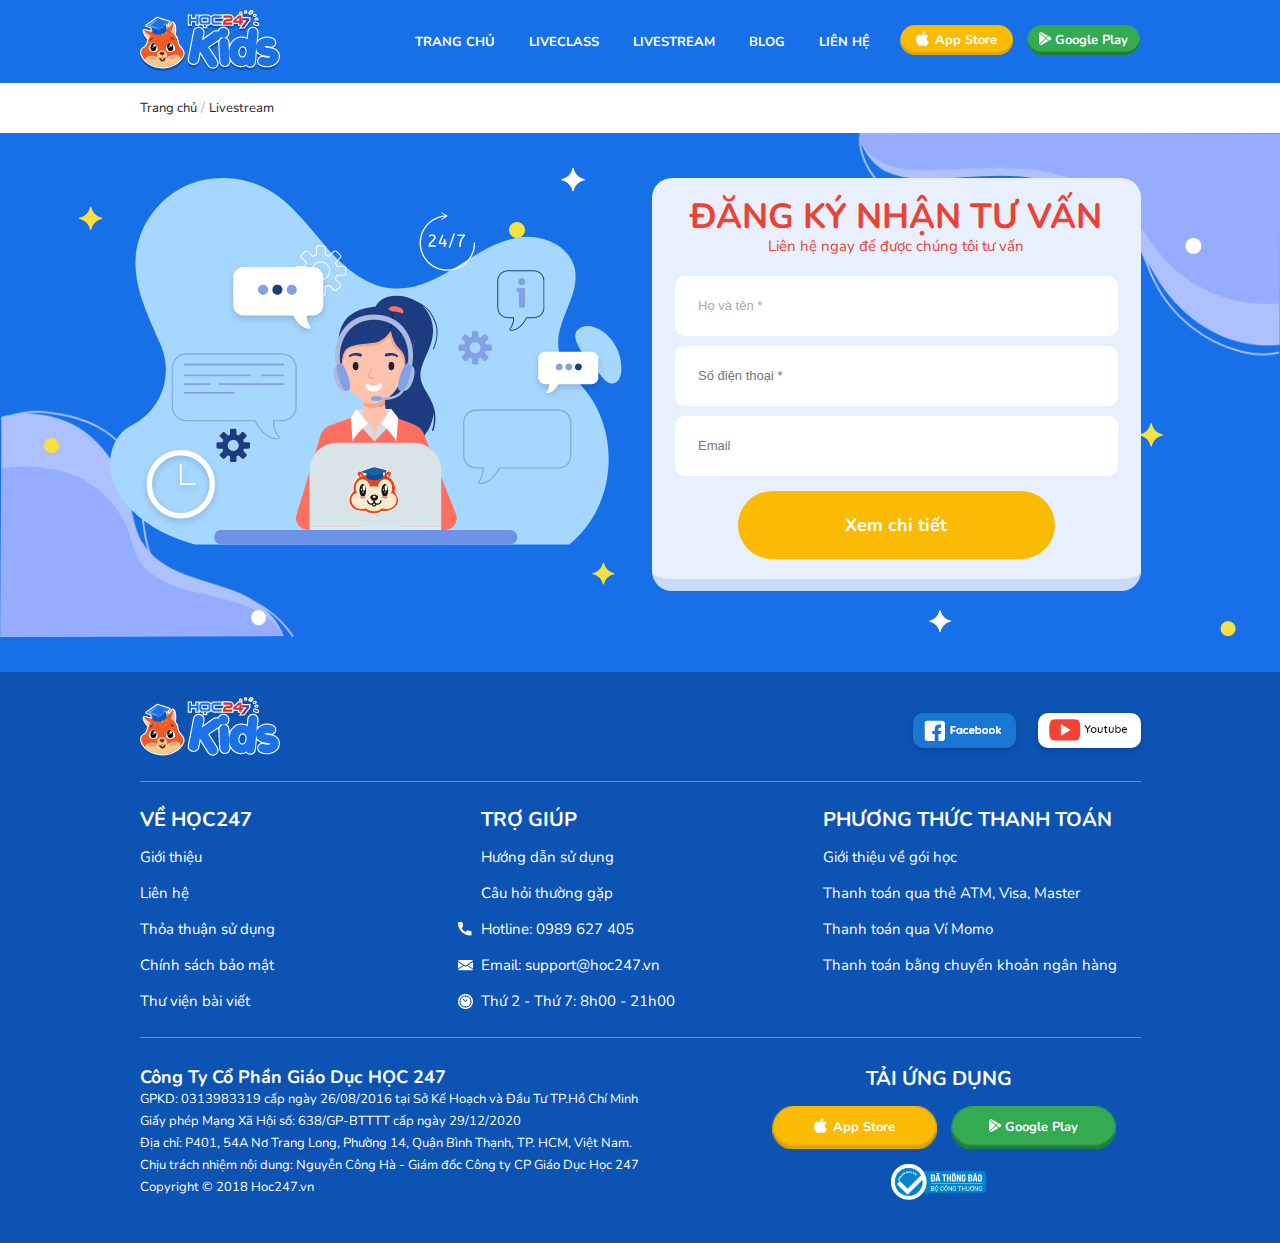
==== 1-10-LiveStream.html @ d12c6ba9 "aaa" ====
<!DOCTYPE html>
<html lang="en">
   <head>
      <meta charset="utf-8">
      <title>Hoc 247 - Kids</title>
      <meta name="viewport" content="width=device-width, initial-scale=1">
      <meta http-equiv="X-UA-Compatible" content="IE=edge" />
      <link href="https://fonts.googleapis.com/css2?family=Nunito:wght@300;400;600;700&display=swap" rel="stylesheet">
      <link rel="stylesheet" href="bootstrap/bootstrap.min.css"/>
      <link rel="stylesheet" href="css/all.css">
   </head>
   <body>
      <div class="wrapper">
         <!--HEADER-->
         <header class="header-other-page">
            <!--TOP-->
            <div class="container relative">
                <div class="row">
                    <div class="col-sm-12 col-md-12 col-lg-2">
                        <a href="#" class="hamburger-menu for-mobile"></a>
                        <a href="#" class="logo"><img src="images/header-logo.png" alt="" title=""/></a>
                        <a href="#" class="install-app for-mobile"></a>
                    </div>
                    <div class="col-sm-12 col-md-12 col-lg-10">
                        <div class="menu-section">
                            <div class="navigation">
                                <ul>
                                    <li><a href="#">TRANG CHỦ</a></li>
                                    <li><a href="#">LIVECLASS</a></li>
                                    <li><a href="#">LIVESTREAM</a></li>
                                    <li><a href="#">BLOG</a></li>
                                    <li><a href="#">LIÊN HỆ</a></li>
                                </ul>
                            </div>
                            <div class="app-store">
                                <div class="for-mobile app-store-title title13Bold">Tải ứng dụng HỌC247 KIDS</div>
                                <a href="#" class="ios-app btn-orange-30 title13Bold"><i></i>App Store</a>
                                <a href="#" class="google-app btn-green-30 title13Bold"><i></i>Google Play</a>
                            </div>
                        </div>
                    </div>
                </div>
            </div>
         </header>
         <!--/HEADER-->

         <div class="breadcrumb">
            <div class="container">
                <div class="row">
                    <div class="col-sm-12 col-md-12 col-lg-12">
                        <ul>
                            <li><a href="#">Trang chủ</a></li> /
                            <li><a href="#">Livestream</a></li>
                        </ul>
                    </div>
                </div>
            </div>
         </div>
         <!--SHORT NEWS-->
         <div class="livestream-main-content">
             <div class="single-live-stream">
                 <div class="container">
                     <div class="col-sm-12 col-md-12 col-lg-8">

                     </div>
                     <div class="col-sm-12 col-md-12 col-lg-4">

                     </div>
                 </div>
             </div>

             <div class="register-consult">
                 <div class="container relative">
                     <div class="row flex-row-reverse">
                         <div class="col-sm-12 col-md-12 col-lg-6">
                             <div class="register-radius-box">
                                 <div class="title35Bold color-red big-title">​ĐĂNG KÝ NHẬN TƯ VẤN</div>
                                 <div class="regular15 color-red">Liên hệ ngay để được chúng tôi tư vấn</div>
                                 <form action="" method="">
                                     <div class="input-field">
                                         <input type="text" value="" name="fullname" placeholder="Họ và tên *"/>
                                     </div>
                                     <div class="input-field">
                                         <input type="tel" value="" name="phone" placeholder="Số điện thoại *"/>
                                     </div>
                                     <div class="input-field">
                                         <input type="email" value="" name="email" placeholder="Email"/>
                                     </div>
                                     <div class="btn-register-orange">
                                         <a href="#" class="btn-orange-68 title18Bold">Xem chi tiết</a>
                                     </div>
                                 </form>
                             </div>
                         </div>
                         <div class="col-sm-12 col-md-12 col-lg-6">
                             <div class="app-image ">
                                 <div class="bg-image width420" style="background: url('images/person-consult.png') no-repeat;"></div>
                             </div>
                         </div>
                     </div>
                 </div>
             </div>
         </div>

         <footer>
             <div class="footer-top">
                 <div class="container">
                     <div class="row">
                         <div class="col-sm-12 col-md-2 col-lg-8">
                             <a href="#" class="footer-logo">
                                 <img src="images/footer-logo.png" />
                             </a>
                         </div>
                         <div class="col-sm-12 col-md-2 col-lg-4">
                             <div class="install-app for-mobile">
                                 <div class="title13Bold color-white">TẢI ỨNG DỤNG</div>
                                 <div class="app-store">
                                     <a href="#" class="ios-app btn-orange-30 h43 title13Bold"><i></i>App Store</a>
                                     <a href="#" class="google-app btn-green-30 h43 title13Bold"><i></i>Google Play</a>
                                 </div>

                             </div>
                             <div class="footer-socials">
                                 <div class="title13Bold color-white for-mobile">MẠNG XÃ HỘI</div>
                                 <a href="#" class="fb"></a>
                                 <a href="#" class="yt"></a>
                             </div>
                         </div>
                     </div>
                 </div>
             </div>
             <div class="footer-middle">
                 <div class="container">
                     <div class="footer-border">
                         <div class="navigate-block for-mobile">
                             <ul class="navigate-sub">
                                 <li><a href="#">Giới thiệu</a></li>
                                 <li><a href="#">Trợ giúp</a></li>
                                 <li><a href="#">Liên hệ</a></li>
                             </ul>
                             <div class="hotline-block">
                                 <div class="title27Bold color-yellow">Hotline: 0989 627 405</div>
                                 <p class="title15Bold">Thứ 2 - Thứ 7: 8h00 - 21h00</p>
                                 <p class="title15Bold">Email: support@hoc247.vn</p>
                             </div>
                         </div>
                         <div class="row">
                             <div class="col-sm-12 col-md-2 col-lg-4 for-desktop">
                                 <div class="title20Bold">VỀ HỌC247</div>
                                 <div class="nav-list">
                                     <a href="#">Giới thiệu</a>
                                     <a href="#">Liên hệ</a>
                                     <a href="#">Thỏa thuận sử dụng</a>
                                     <a href="#">Chính sách bảo mật</a>
                                     <a href="#">Thư viện bài viết</a>
                                 </div>
                             </div>
                             <div class="col-sm-12 col-md-2 col-lg-4 for-desktop">
                                 <div class="title20Bold">TRỢ GIÚP</div>
                                 <div class="nav-list">
                                     <a href="#">Hướng dẫn sử dụng</a>
                                     <a href="#">Câu hỏi thường gặp</a>
                                     <a href="tel:0989627405" class="hotline-icon">Hotline: 0989 627 405</a>
                                     <a href="#" class="email-icon">Email: support@hoc247.vn</a>
                                     <span class="workday">Thứ 2 - Thứ 7: 8h00 - 21h00</span>
                                 </div>
                             </div>
                             <div class="col-sm-12 col-md-2 col-lg-4 for-desktop">
                                 <div class="title20Bold">PHƯƠNG THỨC THANH TOÁN</div>
                                 <div class="nav-list">
                                     <a href="#">Giới thiệu về gói học</a>
                                     <a href="#">Thanh toán qua thẻ ATM, Visa, Master</a>
                                     <a href="#">Thanh toán qua Ví Momo</a>
                                     <a href="#">Thanh toán bằng chuyển khoản ngân hàng</a>
                                 </div>
                             </div>
                         </div>
                     </div>
                 </div>
             </div>

             <div class="footer-bottom">
                 <div class="container">
                     <div class="row">
                         <div class="col-sm-12 col-md-2 col-lg-7">
                             <div class="company-info">
                                 <div class="title18Bold color-white">Công Ty Cổ Phần Giáo Dục HỌC 247</div>
                                 <p class="for-mobile color-white regular13">Copyright © 2018 Hoc247.vn</p>
                                 <p class="color-white regular13 for-desktop">
                                     GPKD: 0313983319 cấp ngày 26/08/2016 tại Sở Kế Hoạch và Đầu Tư TP.Hồ Chí Minh <br/>
                                        Giấy phép Mạng Xã Hội số: 638/GP-BTTTT cấp ngày 29/12/2020<br/>
                                        Địa chỉ: P401, 54A Nơ Trang Long, Phường 14, Quận Bình Thạnh, TP. HCM, Việt Nam.<br/>
                                        Chịu trách nhiệm nội dung: Nguyễn Công Hà - Giám đốc Công ty CP Giáo Dục Học 247<br/>
                                        Copyright © 2018 Hoc247.vn
                                 </p>
                             </div>
                         </div>
                         <div class="col-sm-12 col-md-2 col-lg-5">
                             <div class="install-app for-desktop">
                                 <div class="title20Bold color-white">TẢI ỨNG DỤNG</div>
                                 <div class="app-store">
                                     <a href="#" class="ios-app btn-orange-30 h43 title13Bold"><i></i>App Store</a>
                                     <a href="#" class="google-app btn-green-30 h43 title13Bold"><i></i>Google Play</a>
                                 </div>
                                 <div class="cert-img">
                                     <img src="images/bocongthuong.png" />
                                 </div>
                             </div>
                         </div>
                     </div>
                 </div>
             </div>
         </footer>
      </div>
      <!-- jQuery first, then Popper.js, then Bootstrap JS -->
      <script src="js/jquery.min.js"></script>
      <script src="js/jquery-migrate-1.2.1.js"></script>

      <script src="bootstrap/bootstrap.bundle.min.js"></script>

      <script src="js/videojs-ie8.min.js"></script>
      <script src="js/video.js"></script>
      <script src="js/Youtube.min.js"></script>

      <script src="js/slick.min.js"></script>
      <!--Site-->
      <script src="js/class.SiteMain.js"></script>
   </body>
</html>
---- css/all.css ----
﻿.color-blue{color:#1870e8 !important}.color-red{color:#eb4235 !important}.color-white{color:#fff !important}.color-yellow{color:#ffd245 !important}.color-green{color:#34aa52 !important}h1,h2,h3,h4,h5,h6,p,ul,blockquote,pre,a,abbr,acronym,address,big,cite,code,del,dfn,em,img,ins,kbd,q,s,samp,small,strike,strong,sub,sup,tt,var,b,u,center,dl,dt,dd,fieldset,form,label,legend,table,caption,tbody,tfoot,thead,tr,th,td,article,aside,canvas,details,embed,figure,figcaption,footer,header,hgroup,menu,nav,output,ruby,section,summary,time,mark,audio,video{margin:0;padding:0;border:0;font-size:100%;font:inherit;vertical-align:baseline}article,aside,details,figcaption,figure,footer,header,hgroup,menu,nav,section{display:block}body{margin:0;padding:0}ol,ul{list-style:none}blockquote,q{quotes:none}blockquote:before,blockquote:after,q:before,q:after{content:"";content:none}table{border-collapse:collapse;border-spacing:0}.clear{clear:both}a{outline:none}form,input,textarea{margin:0;padding:0;border:0;font-family:"NiveaOTFBook",Arial,Helvetica,sans-serif;color:#575859}.clearfix:before,.clearfix:after,.row:before,.row:after{content:" ";display:block;overflow:hidden;visibility:hidden;width:0;height:0}.row:after,.clearfix:after{clear:both}.row,.clearfix{zoom:1}.clear{clear:both;display:block;overflow:hidden;visibility:hidden;width:0;height:0}/*!
 *  Font Awesome 4.7.0 by @davegandy - http://fontawesome.io - @fontawesome
 *  License - http://fontawesome.io/license (Font: SIL OFL 1.1, CSS: MIT License)
 */@font-face{font-family:"FontAwesome";src:url("../fonts/fontawesome-webfont.eot?v=4.7.0");src:url("../fonts/fontawesome-webfont.eot?#iefix&v=4.7.0") format("embedded-opentype"),url("../fonts/fontawesome-webfont.woff2?v=4.7.0") format("woff2"),url("../fonts/fontawesome-webfont.woff?v=4.7.0") format("woff"),url("../fonts/fontawesome-webfont.ttf?v=4.7.0") format("truetype"),url("../fonts/fontawesome-webfont.svg?v=4.7.0#fontawesomeregular") format("svg");font-weight:normal;font-style:normal}.fa{display:inline-block;font:normal normal normal 14px/1 FontAwesome;font-size:inherit;text-rendering:auto;-webkit-font-smoothing:antialiased;-moz-osx-font-smoothing:grayscale}.fa-lg{font-size:1.33333333em;line-height:.75em;vertical-align:-15%}.fa-2x{font-size:2em}.fa-3x{font-size:3em}.fa-4x{font-size:4em}.fa-5x{font-size:5em}.fa-fw{width:1.28571429em;text-align:center}.fa-ul{padding-left:0;margin-left:2.14285714em;list-style-type:none}.fa-ul>li{position:relative}.fa-li{position:absolute;left:-2.14285714em;width:2.14285714em;top:.14285714em;text-align:center}.fa-li.fa-lg{left:-1.85714286em}.fa-border{padding:.2em .25em .15em;border:solid .08em #eee;border-radius:.1em}.fa-pull-left{float:left}.fa-pull-right{float:right}.fa.fa-pull-left{margin-right:.3em}.fa.fa-pull-right{margin-left:.3em}.pull-right{float:right}.pull-left{float:left}.fa.pull-left{margin-right:.3em}.fa.pull-right{margin-left:.3em}.fa-spin{-webkit-animation:fa-spin 2s infinite linear;animation:fa-spin 2s infinite linear}.fa-pulse{-webkit-animation:fa-spin 1s infinite steps(8);animation:fa-spin 1s infinite steps(8)}@-webkit-keyframes fa-spin{0%{-webkit-transform:rotate(0deg);transform:rotate(0deg)}100%{-webkit-transform:rotate(359deg);transform:rotate(359deg)}}@keyframes fa-spin{0%{-webkit-transform:rotate(0deg);transform:rotate(0deg)}100%{-webkit-transform:rotate(359deg);transform:rotate(359deg)}}.fa-rotate-90{-ms-filter:"progid:DXImageTransform.Microsoft.BasicImage(rotation=1)";-webkit-transform:rotate(90deg);-ms-transform:rotate(90deg);transform:rotate(90deg)}.fa-rotate-180{-ms-filter:"progid:DXImageTransform.Microsoft.BasicImage(rotation=2)";-webkit-transform:rotate(180deg);-ms-transform:rotate(180deg);transform:rotate(180deg)}.fa-rotate-270{-ms-filter:"progid:DXImageTransform.Microsoft.BasicImage(rotation=3)";-webkit-transform:rotate(270deg);-ms-transform:rotate(270deg);transform:rotate(270deg)}.fa-flip-horizontal{-ms-filter:"progid:DXImageTransform.Microsoft.BasicImage(rotation=0, mirror=1)";-webkit-transform:scale(-1, 1);-ms-transform:scale(-1, 1);transform:scale(-1, 1)}.fa-flip-vertical{-ms-filter:"progid:DXImageTransform.Microsoft.BasicImage(rotation=2, mirror=1)";-webkit-transform:scale(1, -1);-ms-transform:scale(1, -1);transform:scale(1, -1)}:root .fa-rotate-90,:root .fa-rotate-180,:root .fa-rotate-270,:root .fa-flip-horizontal,:root .fa-flip-vertical{filter:none}.fa-stack{position:relative;display:inline-block;width:2em;height:2em;line-height:2em;vertical-align:middle}.fa-stack-1x,.fa-stack-2x{position:absolute;left:0;width:100%;text-align:center}.fa-stack-1x{line-height:inherit}.fa-stack-2x{font-size:2em}.fa-inverse{color:#fff}.fa-glass:before{content:""}.fa-music:before{content:""}.fa-search:before{content:""}.fa-envelope-o:before{content:""}.fa-heart:before{content:""}.fa-star:before{content:""}.fa-star-o:before{content:""}.fa-user:before{content:""}.fa-film:before{content:""}.fa-th-large:before{content:""}.fa-th:before{content:""}.fa-th-list:before{content:""}.fa-check:before{content:""}.fa-remove:before,.fa-close:before,.fa-times:before{content:""}.fa-search-plus:before{content:""}.fa-search-minus:before{content:""}.fa-power-off:before{content:""}.fa-signal:before{content:""}.fa-gear:before,.fa-cog:before{content:""}.fa-trash-o:before{content:""}.fa-home:before{content:""}.fa-file-o:before{content:""}.fa-clock-o:before{content:""}.fa-road:before{content:""}.fa-download:before{content:""}.fa-arrow-circle-o-down:before{content:""}.fa-arrow-circle-o-up:before{content:""}.fa-inbox:before{content:""}.fa-play-circle-o:before{content:""}.fa-rotate-right:before,.fa-repeat:before{content:""}.fa-refresh:before{content:""}.fa-list-alt:before{content:""}.fa-lock:before{content:""}.fa-flag:before{content:""}.fa-headphones:before{content:""}.fa-volume-off:before{content:""}.fa-volume-down:before{content:""}.fa-volume-up:before{content:""}.fa-qrcode:before{content:""}.fa-barcode:before{content:""}.fa-tag:before{content:""}.fa-tags:before{content:""}.fa-book:before{content:""}.fa-bookmark:before{content:""}.fa-print:before{content:""}.fa-camera:before{content:""}.fa-font:before{content:""}.fa-bold:before{content:""}.fa-italic:before{content:""}.fa-text-height:before{content:""}.fa-text-width:before{content:""}.fa-align-left:before{content:""}.fa-align-center:before{content:""}.fa-align-right:before{content:""}.fa-align-justify:before{content:""}.fa-list:before{content:""}.fa-dedent:before,.fa-outdent:before{content:""}.fa-indent:before{content:""}.fa-video-camera:before{content:""}.fa-photo:before,.fa-image:before,.fa-picture-o:before{content:""}.fa-pencil:before{content:""}.fa-map-marker:before{content:""}.fa-adjust:before{content:""}.fa-tint:before{content:""}.fa-edit:before,.fa-pencil-square-o:before{content:""}.fa-share-square-o:before{content:""}.fa-check-square-o:before{content:""}.fa-arrows:before{content:""}.fa-step-backward:before{content:""}.fa-fast-backward:before{content:""}.fa-backward:before{content:""}.fa-play:before{content:""}.fa-pause:before{content:""}.fa-stop:before{content:""}.fa-forward:before{content:""}.fa-fast-forward:before{content:""}.fa-step-forward:before{content:""}.fa-eject:before{content:""}.fa-chevron-left:before{content:""}.fa-chevron-right:before{content:""}.fa-plus-circle:before{content:""}.fa-minus-circle:before{content:""}.fa-times-circle:before{content:""}.fa-check-circle:before{content:""}.fa-question-circle:before{content:""}.fa-info-circle:before{content:""}.fa-crosshairs:before{content:""}.fa-times-circle-o:before{content:""}.fa-check-circle-o:before{content:""}.fa-ban:before{content:""}.fa-arrow-left:before{content:""}.fa-arrow-right:before{content:""}.fa-arrow-up:before{content:""}.fa-arrow-down:before{content:""}.fa-mail-forward:before,.fa-share:before{content:""}.fa-expand:before{content:""}.fa-compress:before{content:""}.fa-plus:before{content:""}.fa-minus:before{content:""}.fa-asterisk:before{content:""}.fa-exclamation-circle:before{content:""}.fa-gift:before{content:""}.fa-leaf:before{content:""}.fa-fire:before{content:""}.fa-eye:before{content:""}.fa-eye-slash:before{content:""}.fa-warning:before,.fa-exclamation-triangle:before{content:""}.fa-plane:before{content:""}.fa-calendar:before{content:""}.fa-random:before{content:""}.fa-comment:before{content:""}.fa-magnet:before{content:""}.fa-chevron-up:before{content:""}.fa-chevron-down:before{content:""}.fa-retweet:before{content:""}.fa-shopping-cart:before{content:""}.fa-folder:before{content:""}.fa-folder-open:before{content:""}.fa-arrows-v:before{content:""}.fa-arrows-h:before{content:""}.fa-bar-chart-o:before,.fa-bar-chart:before{content:""}.fa-twitter-square:before{content:""}.fa-facebook-square:before{content:""}.fa-camera-retro:before{content:""}.fa-key:before{content:""}.fa-gears:before,.fa-cogs:before{content:""}.fa-comments:before{content:""}.fa-thumbs-o-up:before{content:""}.fa-thumbs-o-down:before{content:""}.fa-star-half:before{content:""}.fa-heart-o:before{content:""}.fa-sign-out:before{content:""}.fa-linkedin-square:before{content:""}.fa-thumb-tack:before{content:""}.fa-external-link:before{content:""}.fa-sign-in:before{content:""}.fa-trophy:before{content:""}.fa-github-square:before{content:""}.fa-upload:before{content:""}.fa-lemon-o:before{content:""}.fa-phone:before{content:""}.fa-square-o:before{content:""}.fa-bookmark-o:before{content:""}.fa-phone-square:before{content:""}.fa-twitter:before{content:""}.fa-facebook-f:before,.fa-facebook:before{content:""}.fa-github:before{content:""}.fa-unlock:before{content:""}.fa-credit-card:before{content:""}.fa-feed:before,.fa-rss:before{content:""}.fa-hdd-o:before{content:""}.fa-bullhorn:before{content:""}.fa-bell:before{content:""}.fa-certificate:before{content:""}.fa-hand-o-right:before{content:""}.fa-hand-o-left:before{content:""}.fa-hand-o-up:before{content:""}.fa-hand-o-down:before{content:""}.fa-arrow-circle-left:before{content:""}.fa-arrow-circle-right:before{content:""}.fa-arrow-circle-up:before{content:""}.fa-arrow-circle-down:before{content:""}.fa-globe:before{content:""}.fa-wrench:before{content:""}.fa-tasks:before{content:""}.fa-filter:before{content:""}.fa-briefcase:before{content:""}.fa-arrows-alt:before{content:""}.fa-group:before,.fa-users:before{content:""}.fa-chain:before,.fa-link:before{content:""}.fa-cloud:before{content:""}.fa-flask:before{content:""}.fa-cut:before,.fa-scissors:before{content:""}.fa-copy:before,.fa-files-o:before{content:""}.fa-paperclip:before{content:""}.fa-save:before,.fa-floppy-o:before{content:""}.fa-square:before{content:""}.fa-navicon:before,.fa-reorder:before,.fa-bars:before{content:""}.fa-list-ul:before{content:""}.fa-list-ol:before{content:""}.fa-strikethrough:before{content:""}.fa-underline:before{content:""}.fa-table:before{content:""}.fa-magic:before{content:""}.fa-truck:before{content:""}.fa-pinterest:before{content:""}.fa-pinterest-square:before{content:""}.fa-google-plus-square:before{content:""}.fa-google-plus:before{content:""}.fa-money:before{content:""}.fa-caret-down:before{content:""}.fa-caret-up:before{content:""}.fa-caret-left:before{content:""}.fa-caret-right:before{content:""}.fa-columns:before{content:""}.fa-unsorted:before,.fa-sort:before{content:""}.fa-sort-down:before,.fa-sort-desc:before{content:""}.fa-sort-up:before,.fa-sort-asc:before{content:""}.fa-envelope:before{content:""}.fa-linkedin:before{content:""}.fa-rotate-left:before,.fa-undo:before{content:""}.fa-legal:before,.fa-gavel:before{content:""}.fa-dashboard:before,.fa-tachometer:before{content:""}.fa-comment-o:before{content:""}.fa-comments-o:before{content:""}.fa-flash:before,.fa-bolt:before{content:""}.fa-sitemap:before{content:""}.fa-umbrella:before{content:""}.fa-paste:before,.fa-clipboard:before{content:""}.fa-lightbulb-o:before{content:""}.fa-exchange:before{content:""}.fa-cloud-download:before{content:""}.fa-cloud-upload:before{content:""}.fa-user-md:before{content:""}.fa-stethoscope:before{content:""}.fa-suitcase:before{content:""}.fa-bell-o:before{content:""}.fa-coffee:before{content:""}.fa-cutlery:before{content:""}.fa-file-text-o:before{content:""}.fa-building-o:before{content:""}.fa-hospital-o:before{content:""}.fa-ambulance:before{content:""}.fa-medkit:before{content:""}.fa-fighter-jet:before{content:""}.fa-beer:before{content:""}.fa-h-square:before{content:""}.fa-plus-square:before{content:""}.fa-angle-double-left:before{content:""}.fa-angle-double-right:before{content:""}.fa-angle-double-up:before{content:""}.fa-angle-double-down:before{content:""}.fa-angle-left:before{content:""}.fa-angle-right:before{content:""}.fa-angle-up:before{content:""}.fa-angle-down:before{content:""}.fa-desktop:before{content:""}.fa-laptop:before{content:""}.fa-tablet:before{content:""}.fa-mobile-phone:before,.fa-mobile:before{content:""}.fa-circle-o:before{content:""}.fa-quote-left:before{content:""}.fa-quote-right:before{content:""}.fa-spinner:before{content:""}.fa-circle:before{content:""}.fa-mail-reply:before,.fa-reply:before{content:""}.fa-github-alt:before{content:""}.fa-folder-o:before{content:""}.fa-folder-open-o:before{content:""}.fa-smile-o:before{content:""}.fa-frown-o:before{content:""}.fa-meh-o:before{content:""}.fa-gamepad:before{content:""}.fa-keyboard-o:before{content:""}.fa-flag-o:before{content:""}.fa-flag-checkered:before{content:""}.fa-terminal:before{content:""}.fa-code:before{content:""}.fa-mail-reply-all:before,.fa-reply-all:before{content:""}.fa-star-half-empty:before,.fa-star-half-full:before,.fa-star-half-o:before{content:""}.fa-location-arrow:before{content:""}.fa-crop:before{content:""}.fa-code-fork:before{content:""}.fa-unlink:before,.fa-chain-broken:before{content:""}.fa-question:before{content:""}.fa-info:before{content:""}.fa-exclamation:before{content:""}.fa-superscript:before{content:""}.fa-subscript:before{content:""}.fa-eraser:before{content:""}.fa-puzzle-piece:before{content:""}.fa-microphone:before{content:""}.fa-microphone-slash:before{content:""}.fa-shield:before{content:""}.fa-calendar-o:before{content:""}.fa-fire-extinguisher:before{content:""}.fa-rocket:before{content:""}.fa-maxcdn:before{content:""}.fa-chevron-circle-left:before{content:""}.fa-chevron-circle-right:before{content:""}.fa-chevron-circle-up:before{content:""}.fa-chevron-circle-down:before{content:""}.fa-html5:before{content:""}.fa-css3:before{content:""}.fa-anchor:before{content:""}.fa-unlock-alt:before{content:""}.fa-bullseye:before{content:""}.fa-ellipsis-h:before{content:""}.fa-ellipsis-v:before{content:""}.fa-rss-square:before{content:""}.fa-play-circle:before{content:""}.fa-ticket:before{content:""}.fa-minus-square:before{content:""}.fa-minus-square-o:before{content:""}.fa-level-up:before{content:""}.fa-level-down:before{content:""}.fa-check-square:before{content:""}.fa-pencil-square:before{content:""}.fa-external-link-square:before{content:""}.fa-share-square:before{content:""}.fa-compass:before{content:""}.fa-toggle-down:before,.fa-caret-square-o-down:before{content:""}.fa-toggle-up:before,.fa-caret-square-o-up:before{content:""}.fa-toggle-right:before,.fa-caret-square-o-right:before{content:""}.fa-euro:before,.fa-eur:before{content:""}.fa-gbp:before{content:""}.fa-dollar:before,.fa-usd:before{content:""}.fa-rupee:before,.fa-inr:before{content:""}.fa-cny:before,.fa-rmb:before,.fa-yen:before,.fa-jpy:before{content:""}.fa-ruble:before,.fa-rouble:before,.fa-rub:before{content:""}.fa-won:before,.fa-krw:before{content:""}.fa-bitcoin:before,.fa-btc:before{content:""}.fa-file:before{content:""}.fa-file-text:before{content:""}.fa-sort-alpha-asc:before{content:""}.fa-sort-alpha-desc:before{content:""}.fa-sort-amount-asc:before{content:""}.fa-sort-amount-desc:before{content:""}.fa-sort-numeric-asc:before{content:""}.fa-sort-numeric-desc:before{content:""}.fa-thumbs-up:before{content:""}.fa-thumbs-down:before{content:""}.fa-youtube-square:before{content:""}.fa-youtube:before{content:""}.fa-xing:before{content:""}.fa-xing-square:before{content:""}.fa-youtube-play:before{content:""}.fa-dropbox:before{content:""}.fa-stack-overflow:before{content:""}.fa-instagram:before{content:""}.fa-flickr:before{content:""}.fa-adn:before{content:""}.fa-bitbucket:before{content:""}.fa-bitbucket-square:before{content:""}.fa-tumblr:before{content:""}.fa-tumblr-square:before{content:""}.fa-long-arrow-down:before{content:""}.fa-long-arrow-up:before{content:""}.fa-long-arrow-left:before{content:""}.fa-long-arrow-right:before{content:""}.fa-apple:before{content:""}.fa-windows:before{content:""}.fa-android:before{content:""}.fa-linux:before{content:""}.fa-dribbble:before{content:""}.fa-skype:before{content:""}.fa-foursquare:before{content:""}.fa-trello:before{content:""}.fa-female:before{content:""}.fa-male:before{content:""}.fa-gittip:before,.fa-gratipay:before{content:""}.fa-sun-o:before{content:""}.fa-moon-o:before{content:""}.fa-archive:before{content:""}.fa-bug:before{content:""}.fa-vk:before{content:""}.fa-weibo:before{content:""}.fa-renren:before{content:""}.fa-pagelines:before{content:""}.fa-stack-exchange:before{content:""}.fa-arrow-circle-o-right:before{content:""}.fa-arrow-circle-o-left:before{content:""}.fa-toggle-left:before,.fa-caret-square-o-left:before{content:""}.fa-dot-circle-o:before{content:""}.fa-wheelchair:before{content:""}.fa-vimeo-square:before{content:""}.fa-turkish-lira:before,.fa-try:before{content:""}.fa-plus-square-o:before{content:""}.fa-space-shuttle:before{content:""}.fa-slack:before{content:""}.fa-envelope-square:before{content:""}.fa-wordpress:before{content:""}.fa-openid:before{content:""}.fa-institution:before,.fa-bank:before,.fa-university:before{content:""}.fa-mortar-board:before,.fa-graduation-cap:before{content:""}.fa-yahoo:before{content:""}.fa-google:before{content:""}.fa-reddit:before{content:""}.fa-reddit-square:before{content:""}.fa-stumbleupon-circle:before{content:""}.fa-stumbleupon:before{content:""}.fa-delicious:before{content:""}.fa-digg:before{content:""}.fa-pied-piper-pp:before{content:""}.fa-pied-piper-alt:before{content:""}.fa-drupal:before{content:""}.fa-joomla:before{content:""}.fa-language:before{content:""}.fa-fax:before{content:""}.fa-building:before{content:""}.fa-child:before{content:""}.fa-paw:before{content:""}.fa-spoon:before{content:""}.fa-cube:before{content:""}.fa-cubes:before{content:""}.fa-behance:before{content:""}.fa-behance-square:before{content:""}.fa-steam:before{content:""}.fa-steam-square:before{content:""}.fa-recycle:before{content:""}.fa-automobile:before,.fa-car:before{content:""}.fa-cab:before,.fa-taxi:before{content:""}.fa-tree:before{content:""}.fa-spotify:before{content:""}.fa-deviantart:before{content:""}.fa-soundcloud:before{content:""}.fa-database:before{content:""}.fa-file-pdf-o:before{content:""}.fa-file-word-o:before{content:""}.fa-file-excel-o:before{content:""}.fa-file-powerpoint-o:before{content:""}.fa-file-photo-o:before,.fa-file-picture-o:before,.fa-file-image-o:before{content:""}.fa-file-zip-o:before,.fa-file-archive-o:before{content:""}.fa-file-sound-o:before,.fa-file-audio-o:before{content:""}.fa-file-movie-o:before,.fa-file-video-o:before{content:""}.fa-file-code-o:before{content:""}.fa-vine:before{content:""}.fa-codepen:before{content:""}.fa-jsfiddle:before{content:""}.fa-life-bouy:before,.fa-life-buoy:before,.fa-life-saver:before,.fa-support:before,.fa-life-ring:before{content:""}.fa-circle-o-notch:before{content:""}.fa-ra:before,.fa-resistance:before,.fa-rebel:before{content:""}.fa-ge:before,.fa-empire:before{content:""}.fa-git-square:before{content:""}.fa-git:before{content:""}.fa-y-combinator-square:before,.fa-yc-square:before,.fa-hacker-news:before{content:""}.fa-tencent-weibo:before{content:""}.fa-qq:before{content:""}.fa-wechat:before,.fa-weixin:before{content:""}.fa-send:before,.fa-paper-plane:before{content:""}.fa-send-o:before,.fa-paper-plane-o:before{content:""}.fa-history:before{content:""}.fa-circle-thin:before{content:""}.fa-header:before{content:""}.fa-paragraph:before{content:""}.fa-sliders:before{content:""}.fa-share-alt:before{content:""}.fa-share-alt-square:before{content:""}.fa-bomb:before{content:""}.fa-soccer-ball-o:before,.fa-futbol-o:before{content:""}.fa-tty:before{content:""}.fa-binoculars:before{content:""}.fa-plug:before{content:""}.fa-slideshare:before{content:""}.fa-twitch:before{content:""}.fa-yelp:before{content:""}.fa-newspaper-o:before{content:""}.fa-wifi:before{content:""}.fa-calculator:before{content:""}.fa-paypal:before{content:""}.fa-google-wallet:before{content:""}.fa-cc-visa:before{content:""}.fa-cc-mastercard:before{content:""}.fa-cc-discover:before{content:""}.fa-cc-amex:before{content:""}.fa-cc-paypal:before{content:""}.fa-cc-stripe:before{content:""}.fa-bell-slash:before{content:""}.fa-bell-slash-o:before{content:""}.fa-trash:before{content:""}.fa-copyright:before{content:""}.fa-at:before{content:""}.fa-eyedropper:before{content:""}.fa-paint-brush:before{content:""}.fa-birthday-cake:before{content:""}.fa-area-chart:before{content:""}.fa-pie-chart:before{content:""}.fa-line-chart:before{content:""}.fa-lastfm:before{content:""}.fa-lastfm-square:before{content:""}.fa-toggle-off:before{content:""}.fa-toggle-on:before{content:""}.fa-bicycle:before{content:""}.fa-bus:before{content:""}.fa-ioxhost:before{content:""}.fa-angellist:before{content:""}.fa-cc:before{content:""}.fa-shekel:before,.fa-sheqel:before,.fa-ils:before{content:""}.fa-meanpath:before{content:""}.fa-buysellads:before{content:""}.fa-connectdevelop:before{content:""}.fa-dashcube:before{content:""}.fa-forumbee:before{content:""}.fa-leanpub:before{content:""}.fa-sellsy:before{content:""}.fa-shirtsinbulk:before{content:""}.fa-simplybuilt:before{content:""}.fa-skyatlas:before{content:""}.fa-cart-plus:before{content:""}.fa-cart-arrow-down:before{content:""}.fa-diamond:before{content:""}.fa-ship:before{content:""}.fa-user-secret:before{content:""}.fa-motorcycle:before{content:""}.fa-street-view:before{content:""}.fa-heartbeat:before{content:""}.fa-venus:before{content:""}.fa-mars:before{content:""}.fa-mercury:before{content:""}.fa-intersex:before,.fa-transgender:before{content:""}.fa-transgender-alt:before{content:""}.fa-venus-double:before{content:""}.fa-mars-double:before{content:""}.fa-venus-mars:before{content:""}.fa-mars-stroke:before{content:""}.fa-mars-stroke-v:before{content:""}.fa-mars-stroke-h:before{content:""}.fa-neuter:before{content:""}.fa-genderless:before{content:""}.fa-facebook-official:before{content:""}.fa-pinterest-p:before{content:""}.fa-whatsapp:before{content:""}.fa-server:before{content:""}.fa-user-plus:before{content:""}.fa-user-times:before{content:""}.fa-hotel:before,.fa-bed:before{content:""}.fa-viacoin:before{content:""}.fa-train:before{content:""}.fa-subway:before{content:""}.fa-medium:before{content:""}.fa-yc:before,.fa-y-combinator:before{content:""}.fa-optin-monster:before{content:""}.fa-opencart:before{content:""}.fa-expeditedssl:before{content:""}.fa-battery-4:before,.fa-battery:before,.fa-battery-full:before{content:""}.fa-battery-3:before,.fa-battery-three-quarters:before{content:""}.fa-battery-2:before,.fa-battery-half:before{content:""}.fa-battery-1:before,.fa-battery-quarter:before{content:""}.fa-battery-0:before,.fa-battery-empty:before{content:""}.fa-mouse-pointer:before{content:""}.fa-i-cursor:before{content:""}.fa-object-group:before{content:""}.fa-object-ungroup:before{content:""}.fa-sticky-note:before{content:""}.fa-sticky-note-o:before{content:""}.fa-cc-jcb:before{content:""}.fa-cc-diners-club:before{content:""}.fa-clone:before{content:""}.fa-balance-scale:before{content:""}.fa-hourglass-o:before{content:""}.fa-hourglass-1:before,.fa-hourglass-start:before{content:""}.fa-hourglass-2:before,.fa-hourglass-half:before{content:""}.fa-hourglass-3:before,.fa-hourglass-end:before{content:""}.fa-hourglass:before{content:""}.fa-hand-grab-o:before,.fa-hand-rock-o:before{content:""}.fa-hand-stop-o:before,.fa-hand-paper-o:before{content:""}.fa-hand-scissors-o:before{content:""}.fa-hand-lizard-o:before{content:""}.fa-hand-spock-o:before{content:""}.fa-hand-pointer-o:before{content:""}.fa-hand-peace-o:before{content:""}.fa-trademark:before{content:""}.fa-registered:before{content:""}.fa-creative-commons:before{content:""}.fa-gg:before{content:""}.fa-gg-circle:before{content:""}.fa-tripadvisor:before{content:""}.fa-odnoklassniki:before{content:""}.fa-odnoklassniki-square:before{content:""}.fa-get-pocket:before{content:""}.fa-wikipedia-w:before{content:""}.fa-safari:before{content:""}.fa-chrome:before{content:""}.fa-firefox:before{content:""}.fa-opera:before{content:""}.fa-internet-explorer:before{content:""}.fa-tv:before,.fa-television:before{content:""}.fa-contao:before{content:""}.fa-500px:before{content:""}.fa-amazon:before{content:""}.fa-calendar-plus-o:before{content:""}.fa-calendar-minus-o:before{content:""}.fa-calendar-times-o:before{content:""}.fa-calendar-check-o:before{content:""}.fa-industry:before{content:""}.fa-map-pin:before{content:""}.fa-map-signs:before{content:""}.fa-map-o:before{content:""}.fa-map:before{content:""}.fa-commenting:before{content:""}.fa-commenting-o:before{content:""}.fa-houzz:before{content:""}.fa-vimeo:before{content:""}.fa-black-tie:before{content:""}.fa-fonticons:before{content:""}.fa-reddit-alien:before{content:""}.fa-edge:before{content:""}.fa-credit-card-alt:before{content:""}.fa-codiepie:before{content:""}.fa-modx:before{content:""}.fa-fort-awesome:before{content:""}.fa-usb:before{content:""}.fa-product-hunt:before{content:""}.fa-mixcloud:before{content:""}.fa-scribd:before{content:""}.fa-pause-circle:before{content:""}.fa-pause-circle-o:before{content:""}.fa-stop-circle:before{content:""}.fa-stop-circle-o:before{content:""}.fa-shopping-bag:before{content:""}.fa-shopping-basket:before{content:""}.fa-hashtag:before{content:""}.fa-bluetooth:before{content:""}.fa-bluetooth-b:before{content:""}.fa-percent:before{content:""}.fa-gitlab:before{content:""}.fa-wpbeginner:before{content:""}.fa-wpforms:before{content:""}.fa-envira:before{content:""}.fa-universal-access:before{content:""}.fa-wheelchair-alt:before{content:""}.fa-question-circle-o:before{content:""}.fa-blind:before{content:""}.fa-audio-description:before{content:""}.fa-volume-control-phone:before{content:""}.fa-braille:before{content:""}.fa-assistive-listening-systems:before{content:""}.fa-asl-interpreting:before,.fa-american-sign-language-interpreting:before{content:""}.fa-deafness:before,.fa-hard-of-hearing:before,.fa-deaf:before{content:""}.fa-glide:before{content:""}.fa-glide-g:before{content:""}.fa-signing:before,.fa-sign-language:before{content:""}.fa-low-vision:before{content:""}.fa-viadeo:before{content:""}.fa-viadeo-square:before{content:""}.fa-snapchat:before{content:""}.fa-snapchat-ghost:before{content:""}.fa-snapchat-square:before{content:""}.fa-pied-piper:before{content:""}.fa-first-order:before{content:""}.fa-yoast:before{content:""}.fa-themeisle:before{content:""}.fa-google-plus-circle:before,.fa-google-plus-official:before{content:""}.fa-fa:before,.fa-font-awesome:before{content:""}.fa-handshake-o:before{content:""}.fa-envelope-open:before{content:""}.fa-envelope-open-o:before{content:""}.fa-linode:before{content:""}.fa-address-book:before{content:""}.fa-address-book-o:before{content:""}.fa-vcard:before,.fa-address-card:before{content:""}.fa-vcard-o:before,.fa-address-card-o:before{content:""}.fa-user-circle:before{content:""}.fa-user-circle-o:before{content:""}.fa-user-o:before{content:""}.fa-id-badge:before{content:""}.fa-drivers-license:before,.fa-id-card:before{content:""}.fa-drivers-license-o:before,.fa-id-card-o:before{content:""}.fa-quora:before{content:""}.fa-free-code-camp:before{content:""}.fa-telegram:before{content:""}.fa-thermometer-4:before,.fa-thermometer:before,.fa-thermometer-full:before{content:""}.fa-thermometer-3:before,.fa-thermometer-three-quarters:before{content:""}.fa-thermometer-2:before,.fa-thermometer-half:before{content:""}.fa-thermometer-1:before,.fa-thermometer-quarter:before{content:""}.fa-thermometer-0:before,.fa-thermometer-empty:before{content:""}.fa-shower:before{content:""}.fa-bathtub:before,.fa-s15:before,.fa-bath:before{content:""}.fa-podcast:before{content:""}.fa-window-maximize:before{content:""}.fa-window-minimize:before{content:""}.fa-window-restore:before{content:""}.fa-times-rectangle:before,.fa-window-close:before{content:""}.fa-times-rectangle-o:before,.fa-window-close-o:before{content:""}.fa-bandcamp:before{content:""}.fa-grav:before{content:""}.fa-etsy:before{content:""}.fa-imdb:before{content:""}.fa-ravelry:before{content:""}.fa-eercast:before{content:""}.fa-microchip:before{content:""}.fa-snowflake-o:before{content:""}.fa-superpowers:before{content:""}.fa-wpexplorer:before{content:""}.fa-meetup:before{content:""}.sr-only{position:absolute;width:1px;height:1px;padding:0;margin:-1px;overflow:hidden;clip:rect(0, 0, 0, 0);border:0}.sr-only-focusable:active,.sr-only-focusable:focus{position:static;width:auto;height:auto;margin:0;overflow:visible;clip:auto}.hasScrollingBar{position:relative;height:100vh;overflow-x:hidden;scroll-behavior:smooth}.hasScrollingBar::-webkit-scrollbar{width:5px;height:0}.hasScrollingBar::-webkit-scrollbar-track{margin:0px 15px 0}.hasScrollingBar::-webkit-scrollbar-thumb{background:#3e6bb2;border-radius:5px;margin-right:10px;box-shadow:none}.hasScrollingBar:hover::-webkit-scrollbar-thumb{background:#3e6bb2}.hasScrollingBar::-webkit-scrollbar-thumb:hover{background:rgba(255,255,255,.55)}.checkbox-control,.radio-control{width:100%;position:relative;display:block;min-height:23px;padding-right:25px}.checkbox-control [type=checkbox]:not(:checked),.checkbox-control [type=radio]:not(:checked),.radio-control [type=checkbox]:not(:checked),.radio-control [type=radio]:not(:checked){position:absolute;pointer-events:none;opacity:0}.checkbox-control [type=checkbox]:checked,.checkbox-control [type=radio]:checked,.radio-control [type=checkbox]:checked,.radio-control [type=radio]:checked{position:absolute;pointer-events:none;opacity:0}.checkbox-control:focus,.radio-control:focus{outline:none}.checkbox-control:active,.radio-control:active{outline:none}.checkbox-control .custom-control-input:focus~.custom-control-label::before,.radio-control .custom-control-input:focus~.custom-control-label::before{box-shadow:none}.checkbox-control input:checked~label:before,.radio-control input:checked~label:before{background:url("../images/icons/shapes-and-symbols.png") 7px center no-repeat transparent !important}.checkbox-control label:before,.radio-control label:before{content:"";background:transparent;border:solid 1px #e2e2e2;outline:none;border-radius:5px;width:31px;position:absolute;height:31px}.checkbox-control label span,.radio-control label span{padding-left:35px;padding-top:0;display:inline-block;font-size:13px;line-height:17px}.checkbox-control label a,.radio-control label a{color:#118aef}.checkbox-control span.s-label,.radio-control span.s-label{font-family:"Nunito",sans-serif;font-size:14px;line-height:24px;font-weight:400;position:relative;margin-left:35px;cursor:pointer;top:0}.checkbox-control.w24px label:before,.radio-control.w24px label:before{width:24px;height:24px}.checkbox-control.w24px input:checked~label:before,.radio-control.w24px input:checked~label:before{background:url(../images/icons/shapes-and-symbols.png) 5px center no-repeat transparent !important;background-size:16px !important}.checkbox-control.w24px label span,.radio-control.w24px label span{padding-left:35px;padding-top:5px}.checkbox-control.w20px,.radio-control.w20px{min-height:20px}.checkbox-control.w20px label:before,.radio-control.w20px label:before{width:20px;height:20px}.checkbox-control.w20px input:checked~label:before,.radio-control.w20px input:checked~label:before{background:url(../images/icons/shapes-and-symbols.png) 4px center no-repeat transparent !important;background-size:12px !important}.checkbox-control.w20px label span,.radio-control.w20px label span{padding-left:32px;padding-top:0}.checkbox-control.w28 label:before,.checkbox-control.w28 label:after,.radio-control.w28 label:before,.radio-control.w28 label:after{content:"";width:28px;height:28px;top:50%;margin-top:-14px}.checkbox-control.w28 input:checked~label:before,.radio-control.w28 input:checked~label:before{background:transparent !important}.checkbox-control.w28 input:checked~label:after,.radio-control.w28 input:checked~label:after{position:absolute}.dropdown-toggle::after{border-top:6px solid;border-right:6px solid transparent;border-bottom:0;border-left:6px solid transparent}.common-text-field[type=text]{height:35px;border-radius:5px;padding-left:15px}.common-text-field[type=text]::-webkit-input-placeholder{color:#333}.common-text-field[type=text]:-moz-placeholder{color:#333;opacity:1}.common-text-field[type=text]::-moz-placeholder{color:#333;opacity:1}.common-text-field[type=text]:-ms-input-placeholder{color:#333}.common-text-field[type=text]::-ms-input-placeholder{color:#333}.common-text-field[type=text]::placeholder{color:#333}.toggle-style input[type=checkbox]{height:0;width:0;visibility:hidden}.toggle-style label{cursor:pointer;text-indent:-9999px;width:42px;height:21px;background:#fff;display:block;border-radius:13px;border:1px solid #e2e2e2;position:relative;top:5px;margin-right:3px}.toggle-style label:after{content:"";position:absolute;top:0px;left:0px;width:21px;height:21px;background:#e2e2e2;border-radius:90px;transition:.3s}.toggle-style input:checked+label{background:#fff}.toggle-style input:checked+label:after{left:100%;transform:translateX(-100%);background:#118aef}.toggle-style label:active:after{width:21px}.toggle-style label{display:inline-block}.toggle-style span{font-size:13px}.small-chk .checkbox-control label:before{width:20px;height:20px}.small-chk .checkbox-control label span{font-size:15px;padding-left:32px;padding-top:1px;line-height:23px}.small-chk .checkbox-control input:checked~label:before{background-size:12px !important;background-position:center !important}.btn-orange-30{background:url(../images/btn-orange-30.png) no-repeat;height:30px;width:100%;min-width:113px;display:inline-block}.btn-orange-30.h43{height:43px;line-height:43px;min-width:165px;background-size:cover}.btn-orange-68{background:url(../images/btn-orange-68.png) no-repeat;height:68px;line-height:68px;min-width:317px;text-align:center;display:inline-block;color:#fff}.btn-green-30{background:url(../images/btn-green-30.png) no-repeat;height:30px;width:100%;min-width:113px;display:inline-block}.btn-green-30.h43{height:43px;line-height:43px;min-width:165px;background-size:cover}.custom-button-checkbox{border:1px solid #eee;display:inline-block;border-radius:5px;position:relative;overflow:hidden}.custom-button-checkbox .checkbox-item{display:inline-block;position:relative;cursor:pointer;font-size:29px;user-select:none;padding-left:40px;background:#fafbfc;float:left;width:50px;height:40px}.custom-button-checkbox .checkbox-item:last-child:after{display:none}.custom-button-checkbox .checkbox-item:after{content:"";display:inline-block;height:26px;width:1px;background:#e2e2e2;position:relative;z-index:1;float:right;margin-top:2px}.custom-button-checkbox .checkbox-item input{position:absolute;opacity:0;cursor:pointer;height:0;width:0}.custom-button-checkbox .checkbox-item .checkmark{position:absolute;top:0;left:0;width:50px;height:40px;background:#fafbfc}.custom-button-checkbox .checkbox-item:hover .checkmark{background:#ccc}.custom-button-checkbox .checkbox-item .checkmark:after{content:"";position:absolute;display:none}.custom-button-checkbox .checkbox-item .checkmark:after{top:50%;left:50%;width:5px;height:10px;border:solid #fff;border-width:0 3px 3px 0;transform:translate(-50%, -50%) rotate(45deg)}.custom-button-checkbox .checkbox-item input:checked~.checkmark{background:#0ab410}.custom-select{background:#fff url(../images/icons/arrow-select.svg) no-repeat right .75rem center;display:inline-block;width:100%;padding:.375rem 1.75rem .375rem .75rem;line-height:1.5;color:#bcbcbc;vertical-align:middle;background-size:6px;height:40px;width:100%;font-family:"Nunito",sans-serif;font-size:13px;line-height:1.1;font-weight:400;-moz-border-radius:5px;-webkit-border-radius:5px;border-radius:5px;-khtml-border-radius:5px;border:1px solid #e2e2e2;-webkit-appearance:none;-moz-appearance:none;appearance:none;outline:none}.custom-select:focus,.custom-select:active{box-shadow:none}.custom-select.w187{width:187px;margin-right:10px}input[type=text]{border:solid 1px #ccc;-moz-border-radius:13px;-webkit-border-radius:13px;border-radius:13px;-khtml-border-radius:13px;height:26px}input[type=text]::-webkit-input-placeholder{color:#aaa}input[type=text]:-moz-placeholder{color:#aaa;opacity:1}input[type=text]::-moz-placeholder{color:#aaa;opacity:1}input[type=text]:-ms-input-placeholder{color:#aaa}input[type=text]::-ms-input-placeholder{color:#aaa}input[type=text]::placeholder{color:#aaa}input.common-input{-moz-border-radius:5px;-webkit-border-radius:5px;border-radius:5px;-khtml-border-radius:5px;height:40px;padding:0 15px;line-height:40px}textarea.common-textarea{-moz-border-radius:5px;-webkit-border-radius:5px;border-radius:5px;-khtml-border-radius:5px;font-size:15px;padding:0 15px;padding-top:15px;line-height:23px;border:solid 1px #ccc;width:100%}textarea.common-textarea.h124{height:124px;resize:none}.select-wrapper{margin:auto;max-width:600px;width:calc(100% - 40px)}.select-pure__select{align-items:center;background:#fff;border-radius:4px;border:1px solid rgba(0,0,0,.15);box-shadow:0 2px 4px rgba(0,0,0,.04);box-sizing:border-box;color:#363b3e;cursor:pointer;display:flex;font-size:16px;font-weight:500;justify-content:left;min-height:40px;padding:5px 15px;position:relative;transition:.2s;width:100%}.select-pure__select:after{content:"";border-top:6px solid;border-right:6px solid transparent;border-bottom:0;border-left:6px solid transparent;display:inline-block;width:0;height:0;margin-left:.255em;vertical-align:.255em;content:"";color:#333;position:absolute;right:15px}.select-pure__options{border-radius:4px;border:1px solid #e2e2e2;box-sizing:border-box;color:#333;display:none;left:0;max-height:221px;overflow-y:scroll;position:absolute;top:50px;width:100%;z-index:5;font-size:13px}.select-pure__select--opened .select-pure__options{display:block}.select-pure__option{background:#fff;border-bottom:1px solid #e4e4e4;box-sizing:border-box;height:40px;line-height:25px;padding:10px}.select-pure__option--selected{color:#e4e4e4;cursor:initial;pointer-events:none}.select-pure__option--hidden{display:none}.select-pure__selected-label{background:#fff;border-radius:4px;color:#333;cursor:initial;display:inline-block;margin:5px 10px 5px 0;padding:3px 7px}.select-pure__selected-label:last-of-type{margin-right:0}.select-pure__selected-label i{cursor:pointer;display:inline-block;margin-left:7px}.select-pure__selected-label i:hover{color:#e4e4e4}.select-pure__autocomplete{background:#fff;border-bottom:1px solid #e2e2e2;border-left:none;border-right:none;border-top:none;box-sizing:border-box;font-size:13px;outline:none;padding:10px;width:100%}.select-pure__placeholder{font-size:13px;color:#999}.select-pure__placeholder.select-pure__placeholder--hidden{display:none}.select-pure__selected-label{background:#fafbfc;margin:0;margin-right:10px;border:1px solid #e2e2e2;border-radius:5px;font-size:13px;color:#000}.select-pure__selected-label img{position:relative;top:3px;margin-left:5px}.col-2dot4,.col-sm-2dot4,.col-md-2dot4,.col-lg-2dot4,.col-xl-2dot4{position:relative;width:100%;min-height:1px;padding-right:15px;padding-left:15px}.col-2dot4{-webkit-box-flex:0;-ms-flex:0 0 20%;flex:0 0 20%;max-width:20%}@media(min-width: 540px){.col-sm-2dot4{-webkit-box-flex:0;-ms-flex:0 0 20%;flex:0 0 20%;max-width:20%}}@media(min-width: 720px){.col-md-2dot4{-webkit-box-flex:0;-ms-flex:0 0 20%;flex:0 0 20%;max-width:20%}}@media(min-width: 960px){.col-lg-2dot4{-webkit-box-flex:0;-ms-flex:0 0 20%;flex:0 0 20%;max-width:20%}}@media(min-width: 1140px){.col-xl-2dot4{-webkit-box-flex:0;-ms-flex:0 0 20%;flex:0 0 20%;max-width:20%}}.col-1dot4,.col-sm-1dot4,.col-md-1dot4,.col-lg-1dot4,.col-xl-1dot4{position:relative;width:100%;min-height:1px;padding-right:15px;padding-left:15px}.col-1dot4{-webkit-box-flex:0;-ms-flex:0 0 8.5%;flex:0 0 8.5%;max-width:8.5%}@media(min-width: 540px){.col-sm-1dot4{-webkit-box-flex:0;-ms-flex:0 0 8.5%;flex:0 0 8.5%;max-width:8.5%}}@media(min-width: 720px){.col-md-1dot4{-webkit-box-flex:0;-ms-flex:0 0 8.5%;flex:0 0 8.5%;max-width:8.5%}}@media(min-width: 960px){.col-lg-1dot4{-webkit-box-flex:0;-ms-flex:0 0 8.5%;flex:0 0 8.5%;max-width:8.5%}}@media(min-width: 1140px){.col-xl-1dot4{-webkit-box-flex:0;-ms-flex:0 0 8.5%;flex:0 0 8.5%;max-width:8.5%}}html,body{min-width:320px;overflow-x:hidden}body{font:normal 14px/1.4 "Nunito",sans-serif;color:#5a5a5a;background:#fff;min-width:1000px;overflow:hidden;-webkit-font-smoothing:auto;-moz-osx-font-smoothing:auto}html.hidden{overflow:hidden}a{color:#202020}a:hover{color:#e60019}.container{max-width:1025px}a{text-decoration:none}a:hover{text-decoration:none}.align-right{text-align:right}.for-mobile{display:none}.fa{color:#707070;font-size:12px}.clear{clear:both}.content700{width:700px}.content820{width:820px}.content890{width:890px}.content940{width:940px}.col{float:left;padding-left:0;padding-right:0;margin-right:13px;margin-left:13px}.w90percent{width:90%}.for-desktop{display:block}.for-mobile{display:none}.grid-menu-mb{display:none}.no-bg{background:transparent !important}.no-margin-top{margin-top:0 !important}.no-padding-top{padding-top:0 !important}.no-padding{padding:0 !important}.no-padding-bottom{padding-bottom:0}.no-absolute{position:initial}.margin-top-10{margin-top:10px}.margin-top-12{margin-top:12px !important}.margin-top-15{margin-top:15px !important}.margin-top-25{margin-top:25px !important}.margin-top-20{margin-top:20px !important}.margin-top-35{margin-top:35px !important}.margin-top-40{margin-top:35px !important}.margin-top-45{margin-top:45px !important}.margin-top-50{margin-top:50px !important}.margin-bottom-18{margin-bottom:18px}.margin-bottom-15{margin-bottom:15px !important}.margin-bottom-10{margin-bottom:10px !important}.no-margin-bottom{margin-bottom:0 !important}.margin-bottom-25{margin-bottom:25px !important}.margin-bottom-35{margin-bottom:35px !important}.padding-top-55{padding-top:55px}.margin-top-35{margin-top:35px !important}.margin-right-20{margin-right:20px}.margin-left-0{margin-left:0 !important}.padding-bot-20{padding-bottom:20px}.padding-top-25{padding-top:25px}.no-padding-left{padding-left:0 !important}.no-padding-right{padding-right:0 !important}.no-margin-right{margin-right:0 !important}.padding-top-10{padding-top:10px}.padding-top-bottom-20{padding:20px 0}.align-center{display:table;margin:0 auto}.view-all{padding-right:14px;font-size:13px;color:#000}.no-border{border:none !important}.title18Bold{font-family:"Nunito",sans-serif;font-size:18px;line-height:23px;font-weight:400}.color-red{color:#e60019}.hasBrRight{border-right:1px solid #e2e2e2}.container-wrapper{padding-left:15px;padding-right:15px}.relative{position:relative;z-index:3}.center{text-align:center}.row.no-gutters{margin-right:0;margin-left:0}.row.no-gutters>[class^=col-],.row.no-gutters>[class*=" col-"]{padding-right:0;padding-left:0}.italic{font-style:italic}.normal{font-style:normal}.title19Bold{font-family:"Nunito",sans-serif;font-size:19px;line-height:24px;font-weight:700}.title20Bold{font-family:"Nunito",sans-serif;font-size:20px;line-height:1.1;font-weight:700}.title10Bold{font-family:"Nunito",sans-serif;font-size:10px;line-height:14px;font-weight:700}.title12Bold{font-family:"Nunito",sans-serif;font-size:12px;line-height:15px;font-weight:700}.title13Bold{font-family:"Nunito",sans-serif;font-size:13px;line-height:16px;font-weight:700}.title14Bold{font-family:"Nunito",sans-serif;font-size:14px;line-height:18px;font-weight:700}.title15Bold{font-family:"Nunito",sans-serif;font-size:15px;line-height:22px;font-weight:700}.title16Bold{font-family:"Nunito",sans-serif;font-size:16px;line-height:20px;font-weight:700}.title17Bold{font-family:"Nunito",sans-serif;font-size:17px;line-height:21px;font-weight:700}.title18Bold{font-family:"Nunito",sans-serif;font-size:18px;line-height:22px;font-weight:700}.title19Bold{font-family:"Nunito",sans-serif;font-size:19px;line-height:22px;font-weight:700}.title20Bold{font-family:"Nunito",sans-serif;font-size:20px;line-height:25px;font-weight:700}.title21Bold{font-family:"Nunito",sans-serif;font-size:21px;line-height:26px;font-weight:700}.title23Bold{font-family:"Nunito",sans-serif;font-size:23px;line-height:29px;font-weight:700}.title22Bold{font-family:"Nunito",sans-serif;font-size:22px;line-height:28px;font-weight:700}.title24Bold{font-family:"Nunito",sans-serif;font-size:24px;line-height:1.1;font-weight:700}.title25Bold{font-family:"Nunito",sans-serif;font-size:25px;line-height:1.1;font-weight:700}.title26Bold{font-family:"Nunito",sans-serif;font-size:26px;line-height:1.1;font-weight:700}.title27Bold{font-family:"Nunito",sans-serif;font-size:27px;line-height:1.1;font-weight:700}.title28Bold{font-family:"Nunito",sans-serif;font-size:28px;line-height:1.1;font-weight:700}.title30Bold{font-family:"Nunito",sans-serif;font-size:30px;line-height:1.1;font-weight:700}.title33Bold{font-family:"Nunito",sans-serif;font-size:33px;line-height:1.1;font-weight:700}.title32Bold{font-family:"Nunito",sans-serif;font-size:32px;line-height:1.3;font-weight:700}.title35Bold{font-family:"Nunito",sans-serif;font-size:35px;line-height:1.1;font-weight:700}.title36Bold{font-family:"Nunito",sans-serif;font-size:36px;line-height:1.1;font-weight:700}.title37Bold{font-family:"Nunito",sans-serif;font-size:37px;line-height:43px;font-weight:700}.title38Bold{font-family:"Nunito",sans-serif;font-size:38px;line-height:43px;font-weight:700}.title40Bold{font-family:"Nunito",sans-serif;font-size:40px;line-height:1.1;font-weight:700}.title51Bold{font-family:"Nunito",sans-serif;font-size:51px;line-height:1.1;font-weight:700}.regular15{font-family:"Nunito",sans-serif;font-size:15px;line-height:1.3;font-weight:400}.regular13{font-family:"Nunito",sans-serif;font-size:13px;line-height:1.3;font-weight:400}.padding-left-10{padding-left:10px}.padding-left-20{padding-left:20px}.padding-top-15{padding-top:15px !important;display:inline-block}.float-right-important{float:right !important}.uppercase{text-transform:uppercase}.fuchsia{color:#fd4268}.underline3px{border-bottom:3px solid #118aef;display:inline-block;line-height:30px}.brLine{width:100%;height:1px;background:#d9d9d9}.brBottom{border-bottom:1px solid #e2e2e2}.bg-gray{background:#e2e2e2}.whitebox{background:#fff;-moz-border-radius:5px;-webkit-border-radius:5px;border-radius:5px;-khtml-border-radius:5px}.black{color:#010101 !important}.main-content{margin-top:50px;width:100%}.main-content.has-br-top{border-top:solid 1px #f2f2f2}.w850{width:850px}.content-two-columns{margin-top:20px;margin-bottom:70px}.shadow-box{box-shadow:0 3px 6px 0 rgba(17,138,239,.19);background-color:#fff;-moz-border-radius:8px;-webkit-border-radius:8px;border-radius:8px;-khtml-border-radius:8px;position:relative}.shadow-box.type02{box-shadow:0 3px 13px 0 rgba(0,0,0,.51)}.btn-orange{background:#fbbb04;height:61px;line-height:61px;border-radius:35px;text-align:center;padding:0 25px;display:inline-block}.bgf8f8f8{background:#f8f8f8}.green{color:#0ab410}.align-left{text-align:left !important}.paging{display:table;margin:10px auto}.paging ul li{height:33px;width:34px;display:inline-block;border:1px solid #d0d0d0;-moz-border-radius:3px;-webkit-border-radius:3px;border-radius:3px;-khtml-border-radius:3px;margin-left:3px;margin-right:3px;line-height:33px;vertical-align:top}.paging ul li.current-page{background:#118aef;color:#fff;font-family:"Nunito",sans-serif;font-size:12px;line-height:33px;font-weight:400;text-align:center;display:inline-block}.paging ul li:hover{background:#118aef}.paging ul li:hover a{color:#fff}.paging ul li.page-back i,.paging ul li.page-next i{font-size:18px}.paging ul li a{font-family:"Nunito",sans-serif;font-size:12px;line-height:33px;font-weight:400;text-align:center;display:block;height:33px}#editor{width:100%;margin:0 auto 35px auto;padding:7px 20px 20px 20px;border:1px solid #e2e2e2;border-radius:5px;background:#fafafa}#toolbar{margin-left:-20px;margin-right:-20px;border-bottom:1px solid #e2e2e2;padding:8px 20px;overflow:hidden}#page{padding-top:30px;height:calc(100% - 45px);outline:none;position:relative;overflow-y:scroll}.icon{float:left;height:30px;width:40px;margin-right:10px;background:#fafafa;font-size:.8rem;color:#464646;text-align:center;cursor:pointer}.icon:hover{border-color:#3e7086;color:#3e7086}.no-margin{margin:0 !important}.middle{position:relative;overflow:hidden;width:100%;height:0;padding:0;padding-bottom:60%}.middle.top img{position:absolute;top:0;left:50%;transform:translate(-50%, 0%);-ms-transform:translate(-50%, 0%);-webkit-transform:translate(-50%, 0%)}.middle img{position:absolute;top:50%;left:50%;transform:translate(-50%, -50%);-ms-transform:translate(-50%, -50%);-webkit-transform:translate(-50%, -50%)}.breadcrumb{padding-top:15px}.breadcrumb .horizontal-scroll-menu{min-height:25px}.breadcrumb .horizontal-scroll-menu a:after{display:none}.breadcrumb .related-title{font-size:13px}.breadcrumb ul{padding:0;margin-bottom:0;color:#b3b3b3}.breadcrumb ul li{display:inline-block}.breadcrumb ul li.related-title{border-width:3px;line-height:14px;color:#e60019;padding-right:10px;margin-bottom:0}.breadcrumb ul li a{font-size:13px;color:#1d1c1c;padding:0}header{background:#1870e8;min-height:65px;position:relative}header.header-other-page{background:#1870e8}header .app-store{float:right;margin-top:-7px;margin-left:5px}header .logo{position:relative;margin-top:10px;display:inline-block;margin-bottom:5px}header .menu-section{float:right;padding-top:32px}header .menu-section:after{content:"";clear:both;display:block}header .navigation{float:left}header .navigation ul li{display:inline-block;margin-left:15px;margin-right:15px;position:relative;padding-bottom:5px}header .navigation ul li a{font-family:"Nunito",sans-serif;font-size:13px;line-height:1.1;font-weight:700;color:#fff}header .navigation ul li a:after{width:0;content:"";-webkit-transition:all .35s ease;transition:all .35s ease;border-bottom:3px solid #ffd245;position:absolute;left:0;bottom:0;border-radius:10px}header .navigation ul li:hover a:after{width:100%}header .bg-header-home-01{background:url(../images/bg-header.png) repeat-x center -20px;width:calc(100% + 60px);min-height:609px;position:absolute;left:-60px;z-index:2}header .bg-header-home-02{background:url(../images/bg-header02.png) no-repeat;width:calc(100% + 135px);min-height:612px;position:absolute;left:-255px;background-size:cover;z-index:1}.banner-slider .slick-list{border-radius:10px}.banner-slider,.customer-slider{margin-top:10px}.banner-slider .slick-arrow,.customer-slider .slick-arrow{width:62px;height:114px;background:url(../images/arrow-slider-left.png) no-repeat;position:absolute;left:-65px;top:50%;margin-top:-64px;border:none;text-indent:-999999px;box-shadow:none;padding:0}.banner-slider .slick-arrow.slick-next,.customer-slider .slick-arrow.slick-next{background:url(../images/arrow-slider-right.png) no-repeat;left:auto;right:-65px}.banner-slider .slick-item,.customer-slider .slick-item{box-shadow:2px 3px 4px 0px rgba(0,0,0,.2)}.banner-slider .slick-item img,.customer-slider .slick-item img{border-radius:10px}.banner-slider .slick-dots,.customer-slider .slick-dots{display:table;margin:17px auto 0}.banner-slider .slick-dots li,.customer-slider .slick-dots li{display:inline-block;margin-left:5px;margin-right:5px}.banner-slider .slick-dots li button,.customer-slider .slick-dots li button{border:none;border-radius:50%;text-indent:-999999px;background:#6ba4f2;width:10px;height:10px}.banner-slider .slick-dots li.slick-active button,.customer-slider .slick-dots li.slick-active button{background:#fff}.customer-slider .slick-dots{margin:20px auto 0}.customer-slider .slick-dots li button{background:#fff;opacity:.62}.customer-slider .slick-dots li.slick-active button{opacity:1}.app-store a{color:#fff;display:inline-block;width:113px;text-align:center;line-height:30px;margin-left:10px}.app-store a:hover{opacity:.9}.app-store a i{margin-right:6px}.app-store a.ios-app i{background:url(../images/apple.png) no-repeat;width:13px;height:16px;display:inline-block;position:relative;top:3px}.app-store a.google-app i{background:url(../images/google-play.png) no-repeat;width:13px;height:16px;display:inline-block;position:relative;top:4px;margin-right:3px}.slick-slider{position:relative;display:block;box-sizing:border-box;-webkit-user-select:none;-moz-user-select:none;-ms-user-select:none;user-select:none;-webkit-touch-callout:none;-khtml-user-select:none;-ms-touch-action:pan-y;touch-action:pan-y;-webkit-tap-highlight-color:transparent}.slick-list{position:relative;display:block;overflow:hidden;margin:0;padding:0}.slick-list:focus{outline:none}.slick-list.dragging{cursor:pointer;cursor:hand}.slick-slider .slick-track,.slick-slider .slick-list{-webkit-transform:translate3d(0, 0, 0);-moz-transform:translate3d(0, 0, 0);-ms-transform:translate3d(0, 0, 0);-o-transform:translate3d(0, 0, 0);transform:translate3d(0, 0, 0)}.slick-track{position:relative;top:0;left:0;display:block;margin-left:auto;margin-right:auto}.slick-track:before,.slick-track:after{display:table;content:""}.slick-track:after{clear:both}.slick-loading .slick-track{visibility:hidden}.slick-slide{display:none;float:left;height:100%;min-height:1px}[dir=rtl] .slick-slide{float:right}.slick-slide img{display:block}.slick-slide.slick-loading img{display:none}.slick-slide.dragging img{pointer-events:none}.slick-initialized .slick-slide{display:block}.slick-loading .slick-slide{visibility:hidden}.slick-vertical .slick-slide{display:block;height:auto;border:1px solid transparent}.slick-arrow.slick-hidden{display:none}footer{background:#0c53b4}footer .footer-top{padding-top:25px;padding-bottom:15px}footer .footer-top .footer-socials{text-align:right;padding-top:10px;position:relative;right:-10px}footer .footer-top .footer-socials a{background:url(../images/fb.png) no-repeat;width:121px;height:53px;display:inline-block}footer .footer-top .footer-socials a.yt{background:url(../images/yt.png) no-repeat}footer .footer-middle .footer-border{border-top:1px solid #7483ee;border-bottom:1px solid #7483ee;padding-top:25px;padding-bottom:25px}footer .footer-middle div{color:#fff}footer .footer-middle .nav-list a,footer .footer-middle .nav-list .workday{color:#fff;font-size:15px;display:block;margin-top:15px}footer .footer-middle .nav-list .hotline-icon{background:url(../images/call.png) no-repeat left center;padding-left:23px;margin-left:-23px}footer .footer-middle .nav-list .email-icon{background:url(../images/email.png) no-repeat left center;padding-left:23px;margin-left:-23px}footer .footer-middle .nav-list .workday{background:url(../images/clock.png) no-repeat left center;padding-left:23px;margin-left:-23px}footer .footer-bottom{padding-top:28px;padding-bottom:38px}footer .footer-bottom p{line-height:1.7}footer .install-app{text-align:center}footer .install-app .app-store{padding:15px 0}.modal-backdrop.show{opacity:.8}.common-modal a.close{background:url(../images/close.png) no-repeat center;width:27px;height:27px;position:absolute;top:0;right:-33px}.common-modal .modal-container{width:920px;background:#fff;position:relative;z-index:2;display:table;margin:0 auto;padding:0px;margin-top:25px}.common-modal .modal-container.w715{width:715px}.common-modal .modal-container.w775{width:775px}.common-modal .modal-container.w755{width:755px}.common-modal a.btn{font-size:15px;display:table;margin:0 auto;height:40px;line-height:40px}.common-modal .btn-submit{display:table;margin:0 auto}.common-modal .btn-submit a{width:140px;display:inline-block;margin-left:10px;margin-right:10px}.common-modal .editor-common{height:215px}.vjs-modal-dialog .vjs-modal-dialog-content,.video-js .vjs-modal-dialog,.vjs-button>.vjs-icon-placeholder:before,.video-js .vjs-big-play-button .vjs-icon-placeholder:before{position:absolute;top:0;left:0;width:100%;height:100%}.vjs-button>.vjs-icon-placeholder:before,.video-js .vjs-big-play-button .vjs-icon-placeholder:before{text-align:center}@font-face{font-family:VideoJS;src:url([data-uri]) format("woff");font-weight:normal;font-style:normal}.vjs-icon-play,.video-js .vjs-play-control .vjs-icon-placeholder,.video-js .vjs-big-play-button .vjs-icon-placeholder:before{font-family:VideoJS;font-weight:normal;font-style:normal}.vjs-icon-play:before,.video-js .vjs-play-control .vjs-icon-placeholder:before,.video-js .vjs-big-play-button .vjs-icon-placeholder:before{content:""}.vjs-icon-play-circle{font-family:VideoJS;font-weight:normal;font-style:normal}.vjs-icon-play-circle:before{content:""}.vjs-icon-pause,.video-js .vjs-play-control.vjs-playing .vjs-icon-placeholder{font-family:VideoJS;font-weight:normal;font-style:normal}.vjs-icon-pause:before,.video-js .vjs-play-control.vjs-playing .vjs-icon-placeholder:before{content:""}.vjs-icon-volume-mute,.video-js .vjs-mute-control.vjs-vol-0 .vjs-icon-placeholder{font-family:VideoJS;font-weight:normal;font-style:normal}.vjs-icon-volume-mute:before,.video-js .vjs-mute-control.vjs-vol-0 .vjs-icon-placeholder:before{content:""}.vjs-icon-volume-low,.video-js .vjs-mute-control.vjs-vol-1 .vjs-icon-placeholder{font-family:VideoJS;font-weight:normal;font-style:normal}.vjs-icon-volume-low:before,.video-js .vjs-mute-control.vjs-vol-1 .vjs-icon-placeholder:before{content:""}.vjs-icon-volume-mid,.video-js .vjs-mute-control.vjs-vol-2 .vjs-icon-placeholder{font-family:VideoJS;font-weight:normal;font-style:normal}.vjs-icon-volume-mid:before,.video-js .vjs-mute-control.vjs-vol-2 .vjs-icon-placeholder:before{content:""}.vjs-icon-volume-high,.video-js .vjs-mute-control .vjs-icon-placeholder{font-family:VideoJS;font-weight:normal;font-style:normal}.vjs-icon-volume-high:before,.video-js .vjs-mute-control .vjs-icon-placeholder:before{content:""}.vjs-icon-fullscreen-enter,.video-js .vjs-fullscreen-control .vjs-icon-placeholder{font-family:VideoJS;font-weight:normal;font-style:normal}.vjs-icon-fullscreen-enter:before,.video-js .vjs-fullscreen-control .vjs-icon-placeholder:before{content:""}.vjs-icon-fullscreen-exit,.video-js.vjs-fullscreen .vjs-fullscreen-control .vjs-icon-placeholder{font-family:VideoJS;font-weight:normal;font-style:normal}.vjs-icon-fullscreen-exit:before,.video-js.vjs-fullscreen .vjs-fullscreen-control .vjs-icon-placeholder:before{content:""}.vjs-icon-square{font-family:VideoJS;font-weight:normal;font-style:normal}.vjs-icon-square:before{content:""}.vjs-icon-spinner{font-family:VideoJS;font-weight:normal;font-style:normal}.vjs-icon-spinner:before{content:""}.vjs-icon-subtitles,.video-js .vjs-subs-caps-button .vjs-icon-placeholder,.video-js.video-js:lang(en-GB) .vjs-subs-caps-button .vjs-icon-placeholder,.video-js.video-js:lang(en-IE) .vjs-subs-caps-button .vjs-icon-placeholder,.video-js.video-js:lang(en-AU) .vjs-subs-caps-button .vjs-icon-placeholder,.video-js.video-js:lang(en-NZ) .vjs-subs-caps-button .vjs-icon-placeholder,.video-js .vjs-subtitles-button .vjs-icon-placeholder{font-family:VideoJS;font-weight:normal;font-style:normal}.vjs-icon-subtitles:before,.video-js .vjs-subs-caps-button .vjs-icon-placeholder:before,.video-js.video-js:lang(en-GB) .vjs-subs-caps-button .vjs-icon-placeholder:before,.video-js.video-js:lang(en-IE) .vjs-subs-caps-button .vjs-icon-placeholder:before,.video-js.video-js:lang(en-AU) .vjs-subs-caps-button .vjs-icon-placeholder:before,.video-js.video-js:lang(en-NZ) .vjs-subs-caps-button .vjs-icon-placeholder:before,.video-js .vjs-subtitles-button .vjs-icon-placeholder:before{content:""}.vjs-icon-captions,.video-js:lang(en) .vjs-subs-caps-button .vjs-icon-placeholder,.video-js:lang(fr-CA) .vjs-subs-caps-button .vjs-icon-placeholder,.video-js .vjs-captions-button .vjs-icon-placeholder{font-family:VideoJS;font-weight:normal;font-style:normal}.vjs-icon-captions:before,.video-js:lang(en) .vjs-subs-caps-button .vjs-icon-placeholder:before,.video-js:lang(fr-CA) .vjs-subs-caps-button .vjs-icon-placeholder:before,.video-js .vjs-captions-button .vjs-icon-placeholder:before{content:""}.vjs-icon-chapters,.video-js .vjs-chapters-button .vjs-icon-placeholder{font-family:VideoJS;font-weight:normal;font-style:normal}.vjs-icon-chapters:before,.video-js .vjs-chapters-button .vjs-icon-placeholder:before{content:""}.vjs-icon-share{font-family:VideoJS;font-weight:normal;font-style:normal}.vjs-icon-share:before{content:""}.vjs-icon-cog{font-family:VideoJS;font-weight:normal;font-style:normal}.vjs-icon-cog:before{content:""}.vjs-icon-circle,.vjs-seek-to-live-control .vjs-icon-placeholder,.video-js .vjs-volume-level,.video-js .vjs-play-progress{font-family:VideoJS;font-weight:normal;font-style:normal}.vjs-icon-circle:before,.vjs-seek-to-live-control .vjs-icon-placeholder:before,.video-js .vjs-volume-level:before,.video-js .vjs-play-progress:before{content:""}.vjs-icon-circle-outline{font-family:VideoJS;font-weight:normal;font-style:normal}.vjs-icon-circle-outline:before{content:""}.vjs-icon-circle-inner-circle{font-family:VideoJS;font-weight:normal;font-style:normal}.vjs-icon-circle-inner-circle:before{content:""}.vjs-icon-hd{font-family:VideoJS;font-weight:normal;font-style:normal}.vjs-icon-hd:before{content:""}.vjs-icon-cancel,.video-js .vjs-control.vjs-close-button .vjs-icon-placeholder{font-family:VideoJS;font-weight:normal;font-style:normal}.vjs-icon-cancel:before,.video-js .vjs-control.vjs-close-button .vjs-icon-placeholder:before{content:""}.vjs-icon-replay,.video-js .vjs-play-control.vjs-ended .vjs-icon-placeholder{font-family:VideoJS;font-weight:normal;font-style:normal}.vjs-icon-replay:before,.video-js .vjs-play-control.vjs-ended .vjs-icon-placeholder:before{content:""}.vjs-icon-facebook{font-family:VideoJS;font-weight:normal;font-style:normal}.vjs-icon-facebook:before{content:""}.vjs-icon-gplus{font-family:VideoJS;font-weight:normal;font-style:normal}.vjs-icon-gplus:before{content:""}.vjs-icon-linkedin{font-family:VideoJS;font-weight:normal;font-style:normal}.vjs-icon-linkedin:before{content:""}.vjs-icon-twitter{font-family:VideoJS;font-weight:normal;font-style:normal}.vjs-icon-twitter:before{content:""}.vjs-icon-tumblr{font-family:VideoJS;font-weight:normal;font-style:normal}.vjs-icon-tumblr:before{content:""}.vjs-icon-pinterest{font-family:VideoJS;font-weight:normal;font-style:normal}.vjs-icon-pinterest:before{content:""}.vjs-icon-audio-description,.video-js .vjs-descriptions-button .vjs-icon-placeholder{font-family:VideoJS;font-weight:normal;font-style:normal}.vjs-icon-audio-description:before,.video-js .vjs-descriptions-button .vjs-icon-placeholder:before{content:""}.vjs-icon-audio,.video-js .vjs-audio-button .vjs-icon-placeholder{font-family:VideoJS;font-weight:normal;font-style:normal}.vjs-icon-audio:before,.video-js .vjs-audio-button .vjs-icon-placeholder:before{content:""}.vjs-icon-next-item{font-family:VideoJS;font-weight:normal;font-style:normal}.vjs-icon-next-item:before{content:""}.vjs-icon-previous-item{font-family:VideoJS;font-weight:normal;font-style:normal}.vjs-icon-previous-item:before{content:""}.vjs-icon-picture-in-picture-enter,.video-js .vjs-picture-in-picture-control .vjs-icon-placeholder{font-family:VideoJS;font-weight:normal;font-style:normal}.vjs-icon-picture-in-picture-enter:before,.video-js .vjs-picture-in-picture-control .vjs-icon-placeholder:before{content:""}.vjs-icon-picture-in-picture-exit,.video-js.vjs-picture-in-picture .vjs-picture-in-picture-control .vjs-icon-placeholder{font-family:VideoJS;font-weight:normal;font-style:normal}.vjs-icon-picture-in-picture-exit:before,.video-js.vjs-picture-in-picture .vjs-picture-in-picture-control .vjs-icon-placeholder:before{content:""}.video-js{display:block;vertical-align:top;box-sizing:border-box;color:#fff;background-color:#000;position:relative;padding:0;font-size:10px;line-height:1;font-weight:normal;font-style:normal;font-family:Arial,Helvetica,sans-serif;word-break:initial}.video-js:-moz-full-screen{position:absolute}.video-js:-webkit-full-screen{width:100% !important;height:100% !important}.video-js[tabindex="-1"]{outline:none}.video-js *,.video-js *:before,.video-js *:after{box-sizing:inherit}.video-js ul{font-family:inherit;font-size:inherit;line-height:inherit;list-style-position:outside;margin-left:0;margin-right:0;margin-top:0;margin-bottom:0}.video-js.vjs-fluid,.video-js.vjs-16-9,.video-js.vjs-4-3{width:100%;max-width:100%;height:0}.video-js.vjs-16-9{padding-top:56.25%}.video-js.vjs-4-3{padding-top:75%}.video-js.vjs-fill{width:100%;height:100%}.video-js .vjs-tech{position:absolute;top:0;left:0;width:100%;height:100%}body.vjs-full-window{padding:0;margin:0;height:100%}.vjs-full-window .video-js.vjs-fullscreen{position:fixed;overflow:hidden;z-index:1000;left:0;top:0;bottom:0;right:0}.video-js.vjs-fullscreen:not(.vjs-ios-native-fs){width:100% !important;height:100% !important;padding-top:0 !important}.video-js.vjs-fullscreen.vjs-user-inactive{cursor:none}.vjs-hidden{display:none !important}.vjs-disabled{opacity:.5;cursor:default}.video-js .vjs-offscreen{height:1px;left:-9999px;position:absolute;top:0;width:1px}.vjs-lock-showing{display:block !important;opacity:1;visibility:visible}.vjs-no-js{padding:20px;color:#fff;background-color:#000;font-size:18px;font-family:Arial,Helvetica,sans-serif;text-align:center;width:300px;height:150px;margin:0px auto}.vjs-no-js a,.vjs-no-js a:visited{color:#66a8cc}.video-js .vjs-big-play-button{font-size:3em;line-height:1.5em;height:1.63332em;width:3em;display:block;position:absolute;top:10px;left:10px;padding:0;cursor:pointer;opacity:1;border:.06666em solid #fff;background-color:#2b333f;background-color:rgba(43,51,63,.7);border-radius:.3em;transition:all .4s;display:none}.vjs-big-play-centered .vjs-big-play-button{top:50%;left:50%;margin-top:-0.81666em;margin-left:-1.5em}.video-js:hover .vjs-big-play-button,.video-js .vjs-big-play-button:focus{border-color:#fff;background-color:#73859f;background-color:rgba(115,133,159,.5);transition:all 0s}.vjs-controls-disabled .vjs-big-play-button,.vjs-has-started .vjs-big-play-button,.vjs-using-native-controls .vjs-big-play-button,.vjs-error .vjs-big-play-button{display:none}.vjs-has-started.vjs-paused.vjs-show-big-play-button-on-pause .vjs-big-play-button{display:block}.video-js button{background:none;border:none;color:inherit;display:inline-block;font-size:inherit;line-height:inherit;text-transform:none;text-decoration:none;transition:none;-webkit-appearance:none;-moz-appearance:none;appearance:none}.vjs-control .vjs-button{width:100%;height:100%}.video-js .vjs-control.vjs-close-button{cursor:pointer;height:3em;position:absolute;right:0;top:.5em;z-index:2}.video-js .vjs-modal-dialog{background:rgba(0,0,0,.8);background:linear-gradient(180deg, rgba(0, 0, 0, 0.8), rgba(255, 255, 255, 0));overflow:auto}.video-js .vjs-modal-dialog>*{box-sizing:border-box}.vjs-modal-dialog .vjs-modal-dialog-content{font-size:1.2em;line-height:1.5;padding:20px 24px;z-index:1}.vjs-menu-button{cursor:pointer}.vjs-menu-button.vjs-disabled{cursor:default}.vjs-workinghover .vjs-menu-button.vjs-disabled:hover .vjs-menu{display:none}.vjs-menu .vjs-menu-content{display:block;padding:0;margin:0;font-family:Arial,Helvetica,sans-serif;overflow:auto}.vjs-menu .vjs-menu-content>*{box-sizing:border-box}.vjs-scrubbing .vjs-control.vjs-menu-button:hover .vjs-menu{display:none}.vjs-menu li{list-style:none;margin:0;padding:.2em 0;line-height:1.4em;font-size:1.2em;text-align:center;text-transform:lowercase}.vjs-menu li.vjs-menu-item:focus,.vjs-menu li.vjs-menu-item:hover,.js-focus-visible .vjs-menu li.vjs-menu-item:hover{background-color:#73859f;background-color:rgba(115,133,159,.5)}.vjs-menu li.vjs-selected,.vjs-menu li.vjs-selected:focus,.vjs-menu li.vjs-selected:hover,.js-focus-visible .vjs-menu li.vjs-selected:hover{background-color:#fff;color:#2b333f}.vjs-menu li.vjs-menu-title{text-align:center;text-transform:uppercase;font-size:1em;line-height:2em;padding:0;margin:0 0 .3em 0;font-weight:bold;cursor:default}.vjs-menu-button-popup .vjs-menu{display:none;position:absolute;bottom:0;width:10em;left:-3em;height:0em;margin-bottom:1.5em;border-top-color:rgba(43,51,63,.7)}.vjs-menu-button-popup .vjs-menu .vjs-menu-content{background-color:#2b333f;background-color:rgba(43,51,63,.7);position:absolute;width:100%;bottom:1.5em;max-height:15em}.vjs-layout-tiny .vjs-menu-button-popup .vjs-menu .vjs-menu-content,.vjs-layout-x-small .vjs-menu-button-popup .vjs-menu .vjs-menu-content{max-height:5em}.vjs-layout-small .vjs-menu-button-popup .vjs-menu .vjs-menu-content{max-height:10em}.vjs-layout-medium .vjs-menu-button-popup .vjs-menu .vjs-menu-content{max-height:14em}.vjs-layout-large .vjs-menu-button-popup .vjs-menu .vjs-menu-content,.vjs-layout-x-large .vjs-menu-button-popup .vjs-menu .vjs-menu-content,.vjs-layout-huge .vjs-menu-button-popup .vjs-menu .vjs-menu-content{max-height:25em}.vjs-workinghover .vjs-menu-button-popup.vjs-hover .vjs-menu,.vjs-menu-button-popup .vjs-menu.vjs-lock-showing{display:block}.video-js .vjs-menu-button-inline{transition:all .4s;overflow:hidden}.video-js .vjs-menu-button-inline:before{width:2.222222222em}.video-js .vjs-menu-button-inline:hover,.video-js .vjs-menu-button-inline:focus,.video-js .vjs-menu-button-inline.vjs-slider-active,.video-js.vjs-no-flex .vjs-menu-button-inline{width:12em}.vjs-menu-button-inline .vjs-menu{opacity:0;height:100%;width:auto;position:absolute;left:4em;top:0;padding:0;margin:0;transition:all .4s}.vjs-menu-button-inline:hover .vjs-menu,.vjs-menu-button-inline:focus .vjs-menu,.vjs-menu-button-inline.vjs-slider-active .vjs-menu{display:block;opacity:1}.vjs-no-flex .vjs-menu-button-inline .vjs-menu{display:block;opacity:1;position:relative;width:auto}.vjs-no-flex .vjs-menu-button-inline:hover .vjs-menu,.vjs-no-flex .vjs-menu-button-inline:focus .vjs-menu,.vjs-no-flex .vjs-menu-button-inline.vjs-slider-active .vjs-menu{width:auto}.vjs-menu-button-inline .vjs-menu-content{width:auto;height:100%;margin:0;overflow:hidden}.video-js .vjs-control-bar{display:none;width:100%;position:absolute;bottom:0;left:0;right:0;height:3em;background-color:#2b333f;background-color:rgba(43,51,63,.7)}.vjs-has-started .vjs-control-bar{display:flex;visibility:visible;opacity:1;transition:visibility .1s,opacity .1s}.vjs-has-started.vjs-user-inactive.vjs-playing .vjs-control-bar{visibility:visible;opacity:0;transition:visibility 1s,opacity 1s}.vjs-controls-disabled .vjs-control-bar,.vjs-using-native-controls .vjs-control-bar,.vjs-error .vjs-control-bar{display:none !important}.vjs-audio.vjs-has-started.vjs-user-inactive.vjs-playing .vjs-control-bar{opacity:1;visibility:visible}.vjs-has-started.vjs-no-flex .vjs-control-bar{display:table}.video-js .vjs-control{position:relative;text-align:center;margin:0;padding:0;height:100%;width:4em;flex:none;float:left}.vjs-button>.vjs-icon-placeholder:before{font-size:1.8em;line-height:1.67}.video-js .vjs-control:focus:before,.video-js .vjs-control:hover:before,.video-js .vjs-control:focus{text-shadow:0em 0em 1em #fff}.video-js .vjs-control-text{border:0;clip:rect(0 0 0 0);height:1px;overflow:hidden;padding:0;position:absolute;width:1px}.vjs-no-flex .vjs-control{display:table-cell;vertical-align:middle}.video-js .vjs-custom-control-spacer{display:none}.video-js .vjs-progress-control{cursor:pointer;flex:auto;display:flex;align-items:center;min-width:4em;touch-action:none}.video-js .vjs-progress-control.disabled{cursor:default}.vjs-live .vjs-progress-control{display:none}.vjs-liveui .vjs-progress-control{display:flex;align-items:center}.vjs-no-flex .vjs-progress-control{width:auto}.video-js .vjs-progress-holder{flex:auto;transition:all .2s;height:.3em}.video-js .vjs-progress-control .vjs-progress-holder{margin:0 10px}.video-js .vjs-progress-control:hover .vjs-progress-holder{font-size:1.6666666667em}.video-js .vjs-progress-control:hover .vjs-progress-holder.disabled{font-size:1em}.video-js .vjs-progress-holder .vjs-play-progress,.video-js .vjs-progress-holder .vjs-load-progress,.video-js .vjs-progress-holder .vjs-load-progress div{position:absolute;display:block;height:100%;margin:0;padding:0;width:0}.video-js .vjs-play-progress{background-color:#fff}.video-js .vjs-play-progress:before{font-size:.9em;position:absolute;right:-0.5em;top:-0.3333333333em;z-index:1}.video-js .vjs-load-progress{background:rgba(115,133,159,.5)}.video-js .vjs-load-progress div{background:rgba(115,133,159,.75)}.video-js .vjs-time-tooltip{background-color:#fff;background-color:rgba(255,255,255,.8);border-radius:.3em;color:#000;float:right;font-family:Arial,Helvetica,sans-serif;font-size:1em;padding:6px 8px 8px 8px;pointer-events:none;position:absolute;top:-3.4em;visibility:hidden;z-index:1}.video-js .vjs-progress-holder:focus .vjs-time-tooltip{display:none}.video-js .vjs-progress-control:hover .vjs-time-tooltip,.video-js .vjs-progress-control:hover .vjs-progress-holder:focus .vjs-time-tooltip{display:block;font-size:.6em;visibility:visible}.video-js .vjs-progress-control.disabled:hover .vjs-time-tooltip{font-size:1em}.video-js .vjs-progress-control .vjs-mouse-display{display:none;position:absolute;width:1px;height:100%;background-color:#000;z-index:1}.vjs-no-flex .vjs-progress-control .vjs-mouse-display{z-index:0}.video-js .vjs-progress-control:hover .vjs-mouse-display{display:block}.video-js.vjs-user-inactive .vjs-progress-control .vjs-mouse-display{visibility:hidden;opacity:0;transition:visibility 1s,opacity 1s}.video-js.vjs-user-inactive.vjs-no-flex .vjs-progress-control .vjs-mouse-display{display:none}.vjs-mouse-display .vjs-time-tooltip{color:#fff;background-color:#000;background-color:rgba(0,0,0,.8)}.video-js .vjs-slider{position:relative;cursor:pointer;padding:0;margin:0 .45em 0 .45em;-webkit-touch-callout:none;-webkit-user-select:none;-moz-user-select:none;-ms-user-select:none;user-select:none;background-color:#73859f;background-color:rgba(115,133,159,.5)}.video-js .vjs-slider.disabled{cursor:default}.video-js .vjs-slider:focus{text-shadow:0em 0em 1em #fff;box-shadow:0 0 1em #fff}.video-js .vjs-mute-control{cursor:pointer;flex:none}.video-js .vjs-volume-control{cursor:pointer;margin-right:1em;display:flex}.video-js .vjs-volume-control.vjs-volume-horizontal{width:5em}.video-js .vjs-volume-panel .vjs-volume-control{visibility:visible;opacity:0;width:1px;height:1px;margin-left:-1px}.video-js .vjs-volume-panel{transition:width 1s}.video-js .vjs-volume-panel.vjs-hover .vjs-volume-control,.video-js .vjs-volume-panel:active .vjs-volume-control,.video-js .vjs-volume-panel:focus .vjs-volume-control,.video-js .vjs-volume-panel .vjs-volume-control:active,.video-js .vjs-volume-panel.vjs-hover .vjs-mute-control~.vjs-volume-control,.video-js .vjs-volume-panel .vjs-volume-control.vjs-slider-active{visibility:visible;opacity:1;position:relative;transition:visibility .1s,opacity .1s,height .1s,width .1s,left 0s,top 0s}.video-js .vjs-volume-panel.vjs-hover .vjs-volume-control.vjs-volume-horizontal,.video-js .vjs-volume-panel:active .vjs-volume-control.vjs-volume-horizontal,.video-js .vjs-volume-panel:focus .vjs-volume-control.vjs-volume-horizontal,.video-js .vjs-volume-panel .vjs-volume-control:active.vjs-volume-horizontal,.video-js .vjs-volume-panel.vjs-hover .vjs-mute-control~.vjs-volume-control.vjs-volume-horizontal,.video-js .vjs-volume-panel .vjs-volume-control.vjs-slider-active.vjs-volume-horizontal{width:5em;height:3em;margin-right:0}.video-js .vjs-volume-panel.vjs-hover .vjs-volume-control.vjs-volume-vertical,.video-js .vjs-volume-panel:active .vjs-volume-control.vjs-volume-vertical,.video-js .vjs-volume-panel:focus .vjs-volume-control.vjs-volume-vertical,.video-js .vjs-volume-panel .vjs-volume-control:active.vjs-volume-vertical,.video-js .vjs-volume-panel.vjs-hover .vjs-mute-control~.vjs-volume-control.vjs-volume-vertical,.video-js .vjs-volume-panel .vjs-volume-control.vjs-slider-active.vjs-volume-vertical{left:-3.5em;transition:left 0s}.video-js .vjs-volume-panel.vjs-volume-panel-horizontal.vjs-hover,.video-js .vjs-volume-panel.vjs-volume-panel-horizontal:active,.video-js .vjs-volume-panel.vjs-volume-panel-horizontal.vjs-slider-active{width:10em;transition:width .1s}.video-js .vjs-volume-panel.vjs-volume-panel-horizontal.vjs-mute-toggle-only{width:4em}.video-js .vjs-volume-panel .vjs-volume-control.vjs-volume-vertical{height:8em;width:3em;left:-3000em;transition:visibility 1s,opacity 1s,height 1s 1s,width 1s 1s,left 1s 1s,top 1s 1s}.video-js .vjs-volume-panel .vjs-volume-control.vjs-volume-horizontal{transition:visibility 1s,opacity 1s,height 1s 1s,width 1s,left 1s 1s,top 1s 1s}.video-js.vjs-no-flex .vjs-volume-panel .vjs-volume-control.vjs-volume-horizontal{width:5em;height:3em;visibility:visible;opacity:1;position:relative;transition:none}.video-js.vjs-no-flex .vjs-volume-control.vjs-volume-vertical,.video-js.vjs-no-flex .vjs-volume-panel .vjs-volume-control.vjs-volume-vertical{position:absolute;bottom:3em;left:.5em}.video-js .vjs-volume-panel{display:flex}.video-js .vjs-volume-bar{margin:1.35em .45em}.vjs-volume-bar.vjs-slider-horizontal{width:5em;height:.3em}.vjs-volume-bar.vjs-slider-vertical{width:.3em;height:5em;margin:1.35em auto}.video-js .vjs-volume-level{position:absolute;bottom:0;left:0;background-color:#fff}.video-js .vjs-volume-level:before{position:absolute;font-size:.9em}.vjs-slider-vertical .vjs-volume-level{width:.3em}.vjs-slider-vertical .vjs-volume-level:before{top:-0.5em;left:-0.3em}.vjs-slider-horizontal .vjs-volume-level{height:.3em}.vjs-slider-horizontal .vjs-volume-level:before{top:-0.3em;right:-0.5em}.video-js .vjs-volume-panel.vjs-volume-panel-vertical{width:4em}.vjs-volume-bar.vjs-slider-vertical .vjs-volume-level{height:100%}.vjs-volume-bar.vjs-slider-horizontal .vjs-volume-level{width:100%}.video-js .vjs-volume-vertical{width:3em;height:8em;bottom:8em;background-color:#2b333f;background-color:rgba(43,51,63,.7)}.video-js .vjs-volume-horizontal .vjs-menu{left:-2em}.vjs-poster{display:inline-block;vertical-align:middle;background-repeat:no-repeat;background-position:50% 50%;background-size:contain;background-color:#000;cursor:pointer;margin:0;padding:0;position:absolute;top:0;right:0;bottom:0;left:0;height:100%}.vjs-has-started .vjs-poster{display:none}.vjs-audio.vjs-has-started .vjs-poster{display:block}.vjs-using-native-controls .vjs-poster{display:none}.video-js .vjs-live-control{display:flex;align-items:flex-start;flex:auto;font-size:1em;line-height:3em}.vjs-no-flex .vjs-live-control{display:table-cell;width:auto;text-align:left}.video-js:not(.vjs-live) .vjs-live-control,.video-js.vjs-liveui .vjs-live-control{display:none}.video-js .vjs-seek-to-live-control{cursor:pointer;flex:none;display:inline-flex;height:100%;padding-left:.5em;padding-right:.5em;font-size:1em;line-height:3em;width:auto;min-width:4em}.vjs-no-flex .vjs-seek-to-live-control{display:table-cell;width:auto;text-align:left}.video-js.vjs-live:not(.vjs-liveui) .vjs-seek-to-live-control,.video-js:not(.vjs-live) .vjs-seek-to-live-control{display:none}.vjs-seek-to-live-control.vjs-control.vjs-at-live-edge{cursor:auto}.vjs-seek-to-live-control .vjs-icon-placeholder{margin-right:.5em;color:#888}.vjs-seek-to-live-control.vjs-control.vjs-at-live-edge .vjs-icon-placeholder{color:red}.video-js .vjs-time-control{flex:none;font-size:1em;line-height:3em;min-width:2em;width:auto;padding-left:1em;padding-right:1em}.vjs-live .vjs-time-control{display:none}.video-js .vjs-current-time,.vjs-no-flex .vjs-current-time{display:none}.video-js .vjs-duration,.vjs-no-flex .vjs-duration{display:none}.vjs-time-divider{display:none;line-height:3em}.vjs-live .vjs-time-divider{display:none}.video-js .vjs-play-control{cursor:pointer}.video-js .vjs-play-control .vjs-icon-placeholder{flex:none}.vjs-text-track-display{position:absolute;bottom:3em;left:0;right:0;top:0;pointer-events:none}.video-js.vjs-user-inactive.vjs-playing .vjs-text-track-display{bottom:1em}.video-js .vjs-text-track{font-size:1.4em;text-align:center;margin-bottom:.1em}.vjs-subtitles{color:#fff}.vjs-captions{color:#fc6}.vjs-tt-cue{display:block}video::-webkit-media-text-track-display{transform:translateY(-3em)}.video-js.vjs-user-inactive.vjs-playing video::-webkit-media-text-track-display{transform:translateY(-1.5em)}.video-js .vjs-picture-in-picture-control{cursor:pointer;flex:none}.video-js .vjs-fullscreen-control{cursor:pointer;flex:none}.vjs-playback-rate>.vjs-menu-button,.vjs-playback-rate .vjs-playback-rate-value{position:absolute;top:0;left:0;width:100%;height:100%}.vjs-playback-rate .vjs-playback-rate-value{pointer-events:none;font-size:1.5em;line-height:2;text-align:center}.vjs-playback-rate .vjs-menu{width:4em;left:0em}.vjs-error .vjs-error-display .vjs-modal-dialog-content{font-size:1.4em;text-align:center}.vjs-error .vjs-error-display:before{color:#fff;content:"X";font-family:Arial,Helvetica,sans-serif;font-size:4em;left:0;line-height:1;margin-top:-0.5em;position:absolute;text-shadow:.05em .05em .1em #000;text-align:center;top:50%;vertical-align:middle;width:100%}.vjs-loading-spinner{display:none;position:absolute;top:50%;left:50%;margin:-25px 0 0 -25px;opacity:.85;text-align:left;border:6px solid rgba(43,51,63,.7);box-sizing:border-box;background-clip:padding-box;width:50px;height:50px;border-radius:25px;visibility:hidden}.vjs-seeking .vjs-loading-spinner,.vjs-waiting .vjs-loading-spinner{display:block;-webkit-animation:vjs-spinner-show 0s linear .3s forwards;animation:vjs-spinner-show 0s linear .3s forwards}.vjs-loading-spinner:before,.vjs-loading-spinner:after{content:"";position:absolute;margin:-6px;box-sizing:inherit;width:inherit;height:inherit;border-radius:inherit;opacity:1;border:inherit;border-color:transparent;border-top-color:#fff}.vjs-seeking .vjs-loading-spinner:before,.vjs-seeking .vjs-loading-spinner:after,.vjs-waiting .vjs-loading-spinner:before,.vjs-waiting .vjs-loading-spinner:after{-webkit-animation:vjs-spinner-spin 1.1s cubic-bezier(0.6, 0.2, 0, 0.8) infinite,vjs-spinner-fade 1.1s linear infinite;animation:vjs-spinner-spin 1.1s cubic-bezier(0.6, 0.2, 0, 0.8) infinite,vjs-spinner-fade 1.1s linear infinite}.vjs-seeking .vjs-loading-spinner:before,.vjs-waiting .vjs-loading-spinner:before{border-top-color:#fff}.vjs-seeking .vjs-loading-spinner:after,.vjs-waiting .vjs-loading-spinner:after{border-top-color:#fff;-webkit-animation-delay:.44s;animation-delay:.44s}@keyframes vjs-spinner-show{to{visibility:visible}}@-webkit-keyframes vjs-spinner-show{to{visibility:visible}}@keyframes vjs-spinner-spin{100%{transform:rotate(360deg)}}@-webkit-keyframes vjs-spinner-spin{100%{-webkit-transform:rotate(360deg)}}@keyframes vjs-spinner-fade{0%{border-top-color:#73859f}20%{border-top-color:#73859f}35%{border-top-color:#fff}60%{border-top-color:#73859f}100%{border-top-color:#73859f}}@-webkit-keyframes vjs-spinner-fade{0%{border-top-color:#73859f}20%{border-top-color:#73859f}35%{border-top-color:#fff}60%{border-top-color:#73859f}100%{border-top-color:#73859f}}.vjs-chapters-button .vjs-menu ul{width:24em}.video-js .vjs-subs-caps-button+.vjs-menu .vjs-captions-menu-item .vjs-menu-item-text .vjs-icon-placeholder{vertical-align:middle;display:inline-block;margin-bottom:-0.1em}.video-js .vjs-subs-caps-button+.vjs-menu .vjs-captions-menu-item .vjs-menu-item-text .vjs-icon-placeholder:before{font-family:VideoJS;content:"";font-size:1.5em;line-height:inherit}.video-js .vjs-audio-button+.vjs-menu .vjs-main-desc-menu-item .vjs-menu-item-text .vjs-icon-placeholder{vertical-align:middle;display:inline-block;margin-bottom:-0.1em}.video-js .vjs-audio-button+.vjs-menu .vjs-main-desc-menu-item .vjs-menu-item-text .vjs-icon-placeholder:before{font-family:VideoJS;content:" ";font-size:1.5em;line-height:inherit}.video-js:not(.vjs-fullscreen).vjs-layout-small .vjs-current-time,.video-js:not(.vjs-fullscreen).vjs-layout-small .vjs-time-divider,.video-js:not(.vjs-fullscreen).vjs-layout-small .vjs-duration,.video-js:not(.vjs-fullscreen).vjs-layout-small .vjs-remaining-time,.video-js:not(.vjs-fullscreen).vjs-layout-small .vjs-playback-rate,.video-js:not(.vjs-fullscreen).vjs-layout-small .vjs-chapters-button,.video-js:not(.vjs-fullscreen).vjs-layout-small .vjs-descriptions-button,.video-js:not(.vjs-fullscreen).vjs-layout-small .vjs-captions-button,.video-js:not(.vjs-fullscreen).vjs-layout-small .vjs-subtitles-button,.video-js:not(.vjs-fullscreen).vjs-layout-small .vjs-audio-button,.video-js:not(.vjs-fullscreen).vjs-layout-small .vjs-volume-control,.video-js:not(.vjs-fullscreen).vjs-layout-x-small .vjs-current-time,.video-js:not(.vjs-fullscreen).vjs-layout-x-small .vjs-time-divider,.video-js:not(.vjs-fullscreen).vjs-layout-x-small .vjs-duration,.video-js:not(.vjs-fullscreen).vjs-layout-x-small .vjs-remaining-time,.video-js:not(.vjs-fullscreen).vjs-layout-x-small .vjs-playback-rate,.video-js:not(.vjs-fullscreen).vjs-layout-x-small .vjs-chapters-button,.video-js:not(.vjs-fullscreen).vjs-layout-x-small .vjs-descriptions-button,.video-js:not(.vjs-fullscreen).vjs-layout-x-small .vjs-captions-button,.video-js:not(.vjs-fullscreen).vjs-layout-x-small .vjs-subtitles-button,.video-js:not(.vjs-fullscreen).vjs-layout-x-small .vjs-audio-button,.video-js:not(.vjs-fullscreen).vjs-layout-x-small .vjs-volume-control,.video-js:not(.vjs-fullscreen).vjs-layout-tiny .vjs-current-time,.video-js:not(.vjs-fullscreen).vjs-layout-tiny .vjs-time-divider,.video-js:not(.vjs-fullscreen).vjs-layout-tiny .vjs-duration,.video-js:not(.vjs-fullscreen).vjs-layout-tiny .vjs-remaining-time,.video-js:not(.vjs-fullscreen).vjs-layout-tiny .vjs-playback-rate,.video-js:not(.vjs-fullscreen).vjs-layout-tiny .vjs-chapters-button,.video-js:not(.vjs-fullscreen).vjs-layout-tiny .vjs-descriptions-button,.video-js:not(.vjs-fullscreen).vjs-layout-tiny .vjs-captions-button,.video-js:not(.vjs-fullscreen).vjs-layout-tiny .vjs-subtitles-button,.video-js:not(.vjs-fullscreen).vjs-layout-tiny .vjs-audio-button,.video-js:not(.vjs-fullscreen).vjs-layout-tiny .vjs-volume-control{display:none}.video-js:not(.vjs-fullscreen).vjs-layout-small .vjs-volume-panel.vjs-volume-panel-horizontal:hover,.video-js:not(.vjs-fullscreen).vjs-layout-small .vjs-volume-panel.vjs-volume-panel-horizontal:active,.video-js:not(.vjs-fullscreen).vjs-layout-small .vjs-volume-panel.vjs-volume-panel-horizontal.vjs-slider-active,.video-js:not(.vjs-fullscreen).vjs-layout-x-small .vjs-volume-panel.vjs-volume-panel-horizontal:hover,.video-js:not(.vjs-fullscreen).vjs-layout-x-small .vjs-volume-panel.vjs-volume-panel-horizontal:active,.video-js:not(.vjs-fullscreen).vjs-layout-x-small .vjs-volume-panel.vjs-volume-panel-horizontal.vjs-slider-active,.video-js:not(.vjs-fullscreen).vjs-layout-tiny .vjs-volume-panel.vjs-volume-panel-horizontal:hover,.video-js:not(.vjs-fullscreen).vjs-layout-tiny .vjs-volume-panel.vjs-volume-panel-horizontal:active,.video-js:not(.vjs-fullscreen).vjs-layout-tiny .vjs-volume-panel.vjs-volume-panel-horizontal.vjs-slider-active{width:auto;width:initial}.video-js:not(.vjs-fullscreen).vjs-layout-x-small:not(.vjs-liveui) .vjs-subs-caps-button,.video-js:not(.vjs-fullscreen).vjs-layout-x-small:not(.vjs-live) .vjs-subs-caps-button,.video-js:not(.vjs-fullscreen).vjs-layout-tiny .vjs-subs-caps-button{display:none}.video-js:not(.vjs-fullscreen).vjs-layout-x-small.vjs-liveui .vjs-custom-control-spacer,.video-js:not(.vjs-fullscreen).vjs-layout-tiny .vjs-custom-control-spacer{flex:auto;display:block}.video-js:not(.vjs-fullscreen).vjs-layout-x-small.vjs-liveui.vjs-no-flex .vjs-custom-control-spacer,.video-js:not(.vjs-fullscreen).vjs-layout-tiny.vjs-no-flex .vjs-custom-control-spacer{width:auto}.video-js:not(.vjs-fullscreen).vjs-layout-x-small.vjs-liveui .vjs-progress-control,.video-js:not(.vjs-fullscreen).vjs-layout-tiny .vjs-progress-control{display:none}.vjs-modal-dialog.vjs-text-track-settings{background-color:#2b333f;background-color:rgba(43,51,63,.75);color:#fff;height:70%}.vjs-text-track-settings .vjs-modal-dialog-content{display:table}.vjs-text-track-settings .vjs-track-settings-colors,.vjs-text-track-settings .vjs-track-settings-font,.vjs-text-track-settings .vjs-track-settings-controls{display:table-cell}.vjs-text-track-settings .vjs-track-settings-controls{text-align:right;vertical-align:bottom}@supports(display: grid){.vjs-text-track-settings .vjs-modal-dialog-content{display:grid;grid-template-columns:1fr 1fr;grid-template-rows:1fr;padding:20px 24px 0px 24px}.vjs-track-settings-controls .vjs-default-button{margin-bottom:20px}.vjs-text-track-settings .vjs-track-settings-controls{grid-column:1/-1}.vjs-layout-small .vjs-text-track-settings .vjs-modal-dialog-content,.vjs-layout-x-small .vjs-text-track-settings .vjs-modal-dialog-content,.vjs-layout-tiny .vjs-text-track-settings .vjs-modal-dialog-content{grid-template-columns:1fr}}.vjs-track-setting>select{margin-right:1em;margin-bottom:.5em}.vjs-text-track-settings fieldset{margin:5px;padding:3px;border:none}.vjs-text-track-settings fieldset span{display:inline-block}.vjs-text-track-settings fieldset span>select{max-width:7.3em}.vjs-text-track-settings legend{color:#fff;margin:0 0 5px 0}.vjs-text-track-settings .vjs-label{position:absolute;clip:rect(1px 1px 1px 1px);clip:rect(1px, 1px, 1px, 1px);display:block;margin:0 0 5px 0;padding:0;border:0;height:1px;width:1px;overflow:hidden}.vjs-track-settings-controls button:focus,.vjs-track-settings-controls button:active{outline-style:solid;outline-width:medium;background-image:linear-gradient(0deg, #fff 88%, #73859f 100%)}.vjs-track-settings-controls button:hover{color:rgba(43,51,63,.75)}.vjs-track-settings-controls button{background-color:#fff;background-image:linear-gradient(-180deg, #fff 88%, #73859f 100%);color:#2b333f;cursor:pointer;border-radius:2px}.vjs-track-settings-controls .vjs-default-button{margin-right:1em}@media print{.video-js>*:not(.vjs-tech):not(.vjs-poster){visibility:hidden}}.vjs-resize-manager{position:absolute;top:0;left:0;width:100%;height:100%;border:none;z-index:-1000}.js-focus-visible .video-js *:focus:not(.focus-visible){outline:none;background:none}.video-js *:focus:not(:focus-visible),.video-js .vjs-menu *:focus:not(:focus-visible){outline:none;background:none}.app-study-section{margin-top:200px;margin-bottom:95px;text-align:center}.app-study-section .title{margin-bottom:15px}.app-study-section .animation-block{position:relative}.app-study-section .animation-block .red-down-right{background:url(../images/red-down-right.png) no-repeat;width:88px;height:86px;float:right;margin-right:-30px;margin-top:-8px}.app-study-section .animation-block .red-down-left{background:url(../images/red-down-left.png) no-repeat;width:88px;height:86px;position:relative;left:-13px}.app-study-section .animation-block .red-top-right{background:url(../images/red-top-right.png) no-repeat;width:88px;height:89px;float:right;margin-right:-7px;margin-top:-8px}.app-study-section .animation-block .red-top-left{background:url(../images/red-top-left.png) no-repeat;width:88px;height:86px;position:relative;right:-22px;top:-20px}.app-study-section .animation-block .app-image img{margin-bottom:25px}.app-study-section .animation-block .ani-block{position:absolute;max-width:320px}.app-study-section .animation-block .ani-block p{font-family:"Nunito",sans-serif;font-size:13px;line-height:1.1;font-weight:700;color:#767676;padding-top:5px}.app-study-section .animation-block .ani-block.block-01{top:40px;left:80px}.app-study-section .animation-block .ani-block.block-02{top:40px;right:50px}.app-study-section .animation-block .ani-block.block-03{bottom:125px;left:40px}.app-study-section .animation-block .ani-block.block-04{bottom:125px;right:40px}.app-benefit-section{position:relative;padding-top:150px;padding-bottom:150px}.app-benefit-section .btn-register-orange{margin-top:55px}.app-benefit-section:before{content:"";position:absolute;top:0;left:0;background:url(../images/bg-blue-2.png) repeat-x 0 0;min-height:1120px;width:calc(100% + 330px)}.app-benefit-section .white-radius-box{padding:0 40px;width:calc(100% - 10px);margin:86px auto 0}.app-benefit-section .white-radius-box .rad-img{position:relative;width:198px;height:198px;top:-99px;display:table;margin:0 auto -99px}.app-benefit-section .white-radius-box .rad-img .img{position:relative;top:14px;display:table;margin:0 auto;z-index:2;width:170px;height:170px;overflow:hidden;border-radius:50%}.app-benefit-section .white-radius-box .rad-img .img .middle{padding-bottom:100%}.app-benefit-section .white-radius-box .rad-img:before{content:"";background:#8ab6fb;opacity:.15;position:absolute;width:100%;height:100%;-moz-border-radius:50%;-webkit-border-radius:50%;border-radius:50%;-khtml-border-radius:50%;left:0;top:0}.app-benefit-section .white-radius-box .rad-img:after{content:"";background:#0c53b4;position:absolute;width:calc(100% - 28px);height:calc(100% - 28px);-moz-border-radius:50%;-webkit-border-radius:50%;border-radius:50%;-khtml-border-radius:50%;left:14px;top:14px}.white-radius-box{background:#fff;border-radius:45px}.white-radius-box .center-title{text-align:center;padding-top:10px}.white-radius-box ul{margin-top:24px;padding-bottom:20px}.white-radius-box ul li{padding-bottom:15px}.white-radius-box ul li b{color:#1870e8;position:relative;padding-bottom:5px;display:block}.white-radius-box ul li b:before{content:"";width:7px;height:7px;background:#1870e8;-moz-border-radius:50%;-webkit-border-radius:50%;border-radius:50%;-khtml-border-radius:50%;display:inline-block;position:absolute;top:10px;left:-10px}.btn-register-orange{margin-top:15px}.btn-register-orange a{display:table;margin:0 auto;line-height:68px}.pb-80{padding-bottom:80px}.app-livestream-block{padding-top:60px}.app-livestream-block .app-image{min-height:420px;position:relative}.app-livestream-block .app-image .bg-image.width500{width:500px;height:360px}.app-livestream-block .app-image .bg-image.width420{width:420px;height:420px}.app-livestream-block .app-image.has-margin-right{margin-top:-45px;right:-60px}.app-livestream-block .app-image .middle{padding-bottom:420px}.blue-radius-box{border-radius:20px;background:#1870e8;padding:20px 23px}.blue-radius-box .app-store{display:table;margin:5px auto}.blue-radius-box ul li{font-family:"Nunito",sans-serif;font-size:20px;line-height:1.1;font-weight:400;color:#fff;background:url(../images/yellow-check.png) no-repeat top left;padding-left:28px;padding-bottom:15px}.pb-40{padding-bottom:40px}.customer-feeling{position:relative;padding-top:170px;padding-bottom:60px}.customer-feeling:before{content:"";background:url(../images/bg-customer.png) no-repeat;background-size:100%;width:calc(100% + 400px);height:100%;position:absolute;top:0;left:-400px}.customer-feeling:after{content:"";background:#fbbb04;width:100%;height:50%;bottom:0;left:0;position:absolute}.customer-feeling .customer-slider .slick-list{padding-top:28px !important;padding-left:0 !important;padding-right:0 !important}.customer-feeling .customer-slider .slider-item{width:315px;float:left;background:#fff;-moz-border-radius:18px;-webkit-border-radius:18px;border-radius:18px;-khtml-border-radius:18px;margin-right:14px;margin-left:14px;padding:0 15px 35px;height:185px}.customer-feeling .customer-slider .slider-item p{font-size:15px}.customer-feeling .customer-slider .slider-item .title-name{text-align:center;padding-top:12px;padding-bottom:15px}.customer-feeling .customer-slider .slider-item .customer-img{background:#fff;width:57px;height:57px;-moz-border-radius:50%;-webkit-border-radius:50%;border-radius:50%;-khtml-border-radius:50%;box-shadow:0 1px 2px rgba(13,23,99,.6);display:table;margin:0 auto -28px;top:-28px;position:relative}.customer-feeling .customer-slider .slider-item .customer-img .middle{width:49px;height:49px;top:4px;left:4px;-moz-border-radius:50%;-webkit-border-radius:50%;border-radius:50%;-khtml-border-radius:50%}.register-consult{background:url(../images/bg-star-dot-3.png) no-repeat #1870e8;background-size:100%;min-height:539px;position:relative;padding-top:45px}.register-consult:before{content:"";background:url(../images/bg-star-dot-1.png) no-repeat top center;width:100%;height:279px;position:absolute;top:35px;left:0}.register-consult:after{content:"";background:url(../images/bg-star-dot-2.png) no-repeat top center;width:100%;height:199px;position:absolute;bottom:35px;left:0}.register-consult .app-image .bg-image{width:512px;height:367px;left:-30px;position:relative}.register-radius-box{background:#e8f0fe;border-radius:20px;padding:20px 23px;text-align:center;position:relative;border-bottom:12px solid #cadaf6}.register-radius-box form{margin-top:20px}.register-radius-box input[type=text],.register-radius-box input[type=tel],.register-radius-box input[type=email]{height:60px;width:100%;background:#fff;font-size:13px;color:#767676;border-radius:10px;padding:0 23px;line-height:60px;border:none}.register-radius-box .input-field{margin-bottom:10px}.banner-slider.liveclass{min-height:400px}.banner-slider.liveclass .banner-normal.for-live-stream .btn-orange{margin-top:10px}.banner-slider.liveclass .banner-normal.for-live-stream .banner-box{left:0;width:50%}.banner-slider.liveclass .banner-normal.for-live-stream .banner-img{background:url(../images/banber-live-stream-2.png) no-repeat;bottom:-56px;right:0;left:auto;width:450px;height:454px}.banner-slider.liveclass .banner-normal .banner-img{background:url(../images/banner-liveclass.png) no-repeat;width:727px;position:absolute;height:421px;background-size:contain;bottom:-65px;left:-55px}.banner-slider.liveclass .banner-normal .banner-box{position:absolute;right:0;top:65px;z-index:2}.banner-slider.liveclass .banner-normal .banner-box .middle-title{padding-top:10px;padding-bottom:25px}.app-livestream-section{padding-top:60px}.app-livestream-section .title-section{padding-bottom:35px}.app-livestream-section .bg-image img{width:100%}.app-livestream-section .text-box-block{padding-top:70px}.app-livestream-section .text-box-block p{padding-bottom:30px}.app-benefit-section.for-livestream .btn-register-orange{margin-top:40px}.app-benefit-section.for-livestream:before{min-height:1450px;background-size:contain}.app-benefit-section .title-section{padding-bottom:40px}.liveclass-middle-img .bg-img{margin-left:-15px;margin-right:-10px}.liveclass-middle-img .bg-img img{width:100%}.list-item-yellow-bullets ul li{margin-bottom:38px}.list-item-yellow-bullets ul li b{position:relative;padding-bottom:5px;display:block}.list-item-yellow-bullets ul li b:before{content:"";width:6px;height:6px;background:#ffd245;-moz-border-radius:50%;-webkit-border-radius:50%;border-radius:50%;-khtml-border-radius:50%;display:inline-block;position:absolute;top:10px;left:-10px}.livestream-video{position:relative;padding-top:95px}.livestream-video .circle-bg{background:#0c53b4;width:234px;height:234px;position:absolute;-moz-border-radius:50%;-webkit-border-radius:50%;border-radius:50%;-khtml-border-radius:50%}.livestream-video .circle-bg.circle-1{top:-107px;left:-107px}.livestream-video .circle-bg.circle-2{top:-46px;right:-46px;width:92px;height:92px}.livestream-video .circle-bg.circle-3{bottom:-76px;left:-76px;width:152px;height:152px}.livestream-video .circle-bg.circle-4{bottom:30px;right:-105px;width:174px;height:174px}.livestream-video .video-content{background:#0c53b4;width:760px;margin:0 auto;border-radius:17px;padding:15px;position:relative}.livestream-video .video-content .video-js{width:100%}.livestream-video .video-js .vjs-big-play-button{background:url(../images/play-video.png) no-repeat;display:block;width:75px;height:75px;border:none;border-radius:0;top:50%;left:50%;margin-top:-37px;margin-left:-37px}.livestream-video .video-js .vjs-big-play-button .vjs-icon-placeholder:before{display:none}.livestream-video .video-js.vjs-playing .vjs-big-play-button{display:none}.app-schedule-block{margin-bottom:50px}.blue-schedule-block{position:relative;border-radius:14px;overflow:hidden;background:#8ab6fb;border-bottom:16px solid #639df8}.blue-schedule-block .schedule-header:after{clear:both;content:"";display:block}.blue-schedule-block .schedule-header .col-item{float:left;width:20%;color:#fff;padding-left:25px;padding-top:22px;padding-bottom:14px}.blue-schedule-block .hasScrollingBar{height:550px;width:calc(100% - 10px)}.blue-schedule-block .shdule-toggle-block{padding-left:17px;padding-right:17px}.blue-schedule-block .shdule-toggle-block .toggle-header{background:#34aa52;padding:15px 15px 15px 25px;color:#fff;position:relative}.blue-schedule-block .shdule-toggle-block .toggle-header .arrow-toggle{background:#267d3c;width:34px;height:34px;-moz-border-radius:50%;-webkit-border-radius:50%;border-radius:50%;-khtml-border-radius:50%;position:absolute;right:15px;top:7px}.blue-schedule-block .shdule-toggle-block .toggle-header .arrow-toggle:before{content:"";background:url(../images/arrow-down.png) no-repeat center;width:34px;height:34px;position:absolute}.blue-schedule-block .shdule-toggle-block .toggle-header .arrow-toggle.opened:before{background:url(../images/arrow-up.png) no-repeat center}.blue-schedule-block .shdule-toggle-block .toggle-header.blue{background:#1870e8}.blue-schedule-block .shdule-toggle-block .toggle-header.blue .arrow-toggle{background:#0c53b4}.blue-schedule-block .shdule-toggle-block .toggle-header.yellow{background:#fbbb04}.blue-schedule-block .shdule-toggle-block .toggle-header.yellow .arrow-toggle{background:#d49f08}.blue-schedule-block .shdule-toggle-block .toggle-header.orange{background:#fb8804}.blue-schedule-block .shdule-toggle-block .toggle-header.orange .arrow-toggle{background:#c66c05}.blue-schedule-block .shdule-toggle-block .toggle-header.red{background:#eb4235}.blue-schedule-block .shdule-toggle-block .toggle-header.red .arrow-toggle{background:#c82e22}.blue-schedule-block .shdule-toggle-block .toggle-item{height:0;overflow:hidden}.blue-schedule-block .shdule-toggle-block .toggle-item.opened{display:block;height:auto}.blue-schedule-block .shdule-toggle-block .toggle-table{display:flex;background:#fff}.blue-schedule-block .shdule-toggle-block .toggle-table .col-item{width:20%;border:1px solid #8ab6fb;text-align:center;display:flex;align-items:center;justify-content:center;color:#000}.blue-schedule-block .shdule-toggle-block .toggle-table .col-item .btn-register{height:18px;width:52px;font-size:10px;font-weight:700;border-width:2px;line-height:18px}.blue-schedule-block .shdule-toggle-block .toggle-table .col-item.c02,.blue-schedule-block .shdule-toggle-block .toggle-table .col-item.c04{display:flex;flex-direction:column}.blue-schedule-block .shdule-toggle-block .toggle-table .col-item.c02 .item-row,.blue-schedule-block .shdule-toggle-block .toggle-table .col-item.c04 .item-row{border-bottom:1px solid #8ab6fb;width:100%;height:75px;display:flex;justify-content:center;align-items:center}.blue-schedule-block .shdule-toggle-block .toggle-table .col-item.c02 .item-row:last-child,.blue-schedule-block .shdule-toggle-block .toggle-table .col-item.c04 .item-row:last-child{border-bottom:none}.blue-schedule-block .shdule-toggle-block .toggle-table .col-item.c03{width:40%;flex-direction:column;align-items:flex-start}.blue-schedule-block .shdule-toggle-block .toggle-table .col-item.c03 .item-row{text-align:left;border-bottom:1px solid #8ab6fb;height:75px;display:flex;justify-content:center;align-items:start;padding-left:40px;flex-direction:column;width:100%}.blue-schedule-block .shdule-toggle-block .toggle-table .col-item.c03 .item-row:last-child{border-bottom:none}.blue-schedule-block .shdule-toggle-block .toggle-table .col-item.c03 .day-week span{display:inline-block}.blue-schedule-block .shdule-toggle-block .toggle-table .col-item.c03 .datetime{width:calc(100% - 20px);color:#767676}.btn-register{background:#fbbb04;border-bottom:5px solid #dba304;border-radius:34px;height:44px;font-family:"Nunito",sans-serif;font-size:13px;line-height:44px;font-weight:700;color:#fff;text-align:center;width:125px}.btn-register.gray{border-color:#707070;background:#b2b2b2}.register-consult.monthly{padding-bottom:60px}.register-consult.monthly:before{top:145px}.register-consult.monthly .title-section{padding-bottom:38px}.register-monthly{margin-top:40px}.register-monthly .m-box{background:#fff;border-radius:35px;position:relative;overflow:hidden;width:413px;border-bottom:20px solid #0c53b4}.register-monthly .m-box .register-time{padding:18px 38px}.register-monthly .m-box .register-time.green{background:#34aa52}.register-monthly .m-box .register-time.yellow{background:#fbbb04}.register-monthly .m-box .price{padding:18px 38px}.register-monthly .m-box .sale-off{position:absolute;background:#e60019;-moz-border-radius:50%;-webkit-border-radius:50%;border-radius:50%;-khtml-border-radius:50%;width:117px;height:117px;top:18px;right:13px;text-align:center;padding-top:29px}.class-schedules{padding-top:45px}.class-lists{margin-bottom:25px}.class-lists .class-item{-moz-border-radius:10px;-webkit-border-radius:10px;border-radius:10px;-khtml-border-radius:10px;border:1px solid #eee;border-bottom:8px solid #eee;position:relative;overflow:hidden;margin-bottom:25px}.class-lists .class-item .class-image .middle{height:180px;padding-bottom:180px}.class-lists .class-item .class-information{padding:8px 14px}.class-lists .class-item .class-information .class-title{color:#333;min-height:50px}.class-lists .class-item .class-information .teacher-name{background:url(../images/teacher.png) no-repeat left center;padding-left:25px;margin-bottom:8px;margin-top:3px;color:#767676}.class-lists .class-item .class-information .date-time{background:url(../images/schedule.png) no-repeat left center;padding-left:25px;color:#1a71e8}.border-title-section{margin-bottom:18px}.border-title-section .title-section{position:relative;padding-bottom:2px;display:inline-block}.border-title-section .title-section:after{position:absolute;bottom:-5px;left:0;width:100%;content:"";background:#077cff;height:5px;-moz-border-radius:3px;-webkit-border-radius:3px;border-radius:3px;-khtml-border-radius:3px}.incomming-icon{background:url(../images/coming-soon.png) no-repeat;width:49px;height:43px;display:inline-block;position:relative;margin-left:5px;top:10px}.livestream-main-content .class-schedules{padding-top:0}@media screen and (min-width: 993px)and (max-width: 1024px){.container{max-width:calc(100% - 150px) !important}header .navigation ul li{margin-left:8px;margin-right:8px}.customer-feeling .customer-slider .slider-item{width:264px}.register-consult .app-image .bg-image{width:100%;background-size:100% !important}.footer-bottom .btn-orange-30.h43{min-width:145px;background-size:contain}.app-study-section .animation-block .ani-block.block-01{left:0}.app-study-section .animation-block .ani-block.block-02{right:0}.app-study-section .animation-block .ani-block.block-03{left:0}.app-study-section .animation-block .ani-block.block-04{right:0}}@media screen and (min-width: 768px)and (max-width: 991px){body{min-width:768px}.container{max-width:calc(100% - 150px) !important}header .app-store{margin-top:4px}header .menu-section{padding-top:20px}header .navigation{float:right}header .navigation ul li{margin-left:8px;margin-right:8px}.banner-slider .slick-arrow{width:45px;background-size:contain !important}.app-benefit-section:before{min-height:1730px;background-size:cover}.app-benefit-section .white-radius-box{margin-bottom:35px}.app-study-section .animation-block .app-image img{width:280px}.app-study-section .animation-block .red-down-left{left:4px}.app-study-section .animation-block .red-top-left{top:10px}.app-study-section .animation-block .red-top-right{margin-right:35px}.app-study-section .animation-block .ani-block{max-width:275px}.app-study-section .animation-block .ani-block.block-01{left:0}.app-study-section .animation-block .ani-block.block-02{right:0}.app-study-section .animation-block .ani-block.block-03{left:0;bottom:70px}.app-study-section .animation-block .ani-block.block-04{right:0;bottom:70px}.slick-slider .slick-list{width:540px !important;padding:0 !important}.app-benefit-section{padding-top:160px !important}.customer-feeling .customer-slider .slick-list{height:220px}.customer-feeling .customer-slider .slider-item{width:255px}.class-lists .class-item .class-information .class-title{min-height:50px !important}.class-lists .class-item .class-image .middle{height:128px;padding-bottom:128px}.class-lists .class-item .class-image .middle img{width:120% !important}}@media screen and (min-width: 0)and (max-width: 992px){.for-mobile{display:inline-block}.for-desktop{display:none}.hamburger-menu{display:inline-block;position:absolute}.hamburger-menu.actived{background:url(../images/right-arrow-mb.png) no-repeat;width:26px;height:21px}.hamburger-menu .ac-gn-menuicon-bread{position:absolute;z-index:3;top:0px;left:9px;width:30px;height:30px;-webkit-transition:opacity .3s cubic-bezier(0.25, 0.1, 0.25, 1);transition:opacity .3s cubic-bezier(0.25, 0.1, 0.25, 1)}.hamburger-menu .ac-gn-menuicon-bread.ac-gn-menuicon-bread-top .ac-gn-menuicon-bread-crust{top:11px}.hamburger-menu .ac-gn-menuicon-bread .ac-gn-menuicon-bread-crust{height:1px;width:20px;background:#fff;display:block;margin-top:3px;margin-left:2px;position:absolute;-webkit-transform:translateY(-3px);transform:translateY(-3px);-webkit-transition:-webkit-transform .1596s cubic-bezier(0.52, 0.16, 0.52, 0.84) .1008s;transition:-webkit-transform .1596s cubic-bezier(0.52, 0.16, 0.52, 0.84) .1008s;transition:transform .1596s cubic-bezier(0.52, 0.16, 0.52, 0.84) .1008s;transition:transform .1596s cubic-bezier(0.52, 0.16, 0.52, 0.84) .1008s,-webkit-transform .1596s cubic-bezier(0.52, 0.16, 0.52, 0.84) .1008s}.hamburger-menu .ac-gn-menuicon-bread .ac-gn-menuicon-bread-crust-bottom{bottom:14px;-webkit-transform:translateY(3px);transform:translateY(3px);-webkit-transition:-webkit-transform .1596s cubic-bezier(0.52, 0.16, 0.52, 0.84) .1008s;transition:-webkit-transform .1596s cubic-bezier(0.52, 0.16, 0.52, 0.84) .1008s;transition:transform .1596s cubic-bezier(0.52, 0.16, 0.52, 0.84) .1008s;transition:transform .1596s cubic-bezier(0.52, 0.16, 0.52, 0.84) .1008s,-webkit-transform .1596s cubic-bezier(0.52, 0.16, 0.52, 0.84) .1008s}.hamburger-menu.actived .ac-gn-menuicon-bread-top{-webkit-transition:-webkit-transform .3192s cubic-bezier(0.04, 0.04, 0.12, 0.96) .1008s;transition:-webkit-transform .3192s cubic-bezier(0.04, 0.04, 0.12, 0.96) .1008s;transition:transform .3192s cubic-bezier(0.04, 0.04, 0.12, 0.96) .1008s;transition:transform .3192s cubic-bezier(0.04, 0.04, 0.12, 0.96) .1008s,-webkit-transform .3192s cubic-bezier(0.04, 0.04, 0.12, 0.96) .1008s;-webkit-transform:rotate(45deg);transform:rotate(45deg)}.hamburger-menu.actived .ac-gn-menuicon-bread-top .ac-gn-menuicon-bread-crust{-webkit-transition:-webkit-transform .1806s cubic-bezier(0.04, 0.04, 0.12, 0.96);transition:-webkit-transform .1806s cubic-bezier(0.04, 0.04, 0.12, 0.96);transition:transform .1806s cubic-bezier(0.04, 0.04, 0.12, 0.96);transition:transform .1806s cubic-bezier(0.04, 0.04, 0.12, 0.96),-webkit-transform .1806s cubic-bezier(0.04, 0.04, 0.12, 0.96);-webkit-transform:none;transform:none;width:21px;top:14px}.hamburger-menu.actived .ac-gn-menuicon-bread-bottom{-webkit-transition:-webkit-transform .3192s cubic-bezier(0.04, 0.04, 0.12, 0.96) .1008s;transition:-webkit-transform .3192s cubic-bezier(0.04, 0.04, 0.12, 0.96) .1008s;transition:transform .3192s cubic-bezier(0.04, 0.04, 0.12, 0.96) .1008s;transition:transform .3192s cubic-bezier(0.04, 0.04, 0.12, 0.96) .1008s,-webkit-transform .3192s cubic-bezier(0.04, 0.04, 0.12, 0.96) .1008s;-webkit-transform:rotate(-45deg);transform:rotate(-45deg)}.hamburger-menu.actived .ac-gn-menuicon-bread-bottom .ac-gn-menuicon-bread-crust{-webkit-transition:-webkit-transform .1806s cubic-bezier(0.04, 0.04, 0.12, 0.96);transition:-webkit-transform .1806s cubic-bezier(0.04, 0.04, 0.12, 0.96);transition:transform .1806s cubic-bezier(0.04, 0.04, 0.12, 0.96);transition:transform .1806s cubic-bezier(0.04, 0.04, 0.12, 0.96),-webkit-transform .1806s cubic-bezier(0.04, 0.04, 0.12, 0.96);-webkit-transform:none;transform:none;width:21px;bottom:17px}body{min-width:320px}html.actived{overflow:hidden}html.actived .install-app{display:none}.hamburger-menu{background:url(../images/hamburger.png) no-repeat;width:20px;height:13px;width:20px;height:13px;position:absolute;top:18px;left:auto}header .bg-header-home-01{min-height:375px;background-size:cover}header .install-app{background:url(../images/install-app.png) no-repeat;width:87px;height:30px;position:absolute;top:10px;right:15px}header .logo{display:table;margin:5px auto}header .logo img{width:92px}header .menu-section{display:none;position:fixed;top:50px;left:0;background:#1870e8;height:100%;width:100%;z-index:10;padding-top:0}header .menu-section.actived{display:block}header .menu-section .app-store{background:#0c53b4;border-radius:14px;width:85%;margin-top:30px;float:none;padding:15px 5px;text-align:center;display:table;margin:0 auto}header .menu-section .app-store a{margin-left:5px;margin-right:5px}header .menu-section .app-store .app-store-title{color:#fff;display:block;padding-bottom:10px}header .menu-section .navigation{width:100%}header .menu-section .navigation ul li{text-align:center;padding-top:25px;padding-bottom:25px;margin-left:0;margin-right:0;width:100%}header .menu-section .navigation ul li:hover:after{display:none}.slick-slider .slick-list{height:175px}.slick-slider .slick-arrow{display:none !important}.slick-slider .slick-item{height:175px}.slick-slider .slick-item img{height:100%}.app-study-section{margin-top:75px}.app-study-section .title{font-size:28px;margin-bottom:25px}.app-study-section .app-image img{width:90%}.app-study-section .animation-block .ani-block{position:relative;left:0 !important;top:0 !important;margin-bottom:25px}.app-study-section .animation-block .ani-block .red-down-right,.app-study-section .animation-block .ani-block .red-down-left,.app-study-section .animation-block .ani-block .red-top-right,.app-study-section .animation-block .ani-block .red-top-left{display:none}.app-study-section .app-store a{margin-top:10px}.app-benefit-section{padding-top:110px}.app-benefit-section .middle-bg{background:#1870e8;position:absolute;top:140px;height:calc(100% - 233px);width:100%;left:0;z-index:1}.app-benefit-section:before{background:url(../images/bg-blue-part1.png) repeat 0 0;width:100%;min-height:259px;background-size:cover}.app-benefit-section:after{background:url(../images/bg-blue-part2.png) repeat 0 0;width:100%;min-height:137px;background-size:auto;content:"";position:absolute;bottom:45px;left:0}.blue-radius-box .app-store{text-align:center}.blue-radius-box .app-store a{margin-top:10px}.app-livestream-block .pb-80{padding-bottom:25px}.app-livestream-block .blue-radius-box{margin-bottom:25px}.app-livestream-block .app-image{margin-top:15px;right:0}.app-livestream-block .app-image.has-margin-right{margin-top:15px;right:0;margin-bottom:25px}.app-livestream-block .app-image .bg-image.width500{width:100%;background-size:100% !important;background-position:top center !important}.app-livestream-block .app-image .bg-image.width420{width:100%;background-size:90% !important;background-position:top center !important}.app-livestream-block{padding-top:0}.slick-slider .slick-list{width:100%;height:185px;margin:0 auto}.customer-feeling{padding-top:90px}.customer-feeling .title35Bold{font-size:30px !important;padding-bottom:30px}.customer-feeling .title35Bold br{display:none}.customer-feeling:before{background:url(../images/feeling-custom-er-mb.png) no-repeat;background-size:100%;width:calc(100% + 400px);height:100%;position:absolute;top:0;left:-91px}.register-consult{background:#1870e8}.register-consult .app-image .bg-image{left:0;width:100%;background-size:contain !important;margin-top:25px;height:300px;background-position:top center !important}footer .footer-top .footer-socials{right:0;float:left;width:50%;padding-top:0}footer .footer-top .footer-socials .color-white{padding-bottom:15px;margin-right:15px;display:block}footer .footer-logo{display:table;margin:0 auto 22px}footer .install-app{float:left;width:50%}footer .install-app a{margin-left:0;margin-bottom:22px}footer .navigate-block{display:block}footer .navigate-sub{width:100%}footer .navigate-sub:after{clear:both;display:block;content:""}footer .navigate-sub li{width:33.333%;float:left;text-align:center}footer .navigate-sub li a{color:#fff;font-family:"Nunito",sans-serif;font-size:15px;line-height:1.1;font-weight:700}footer .hotline-block{padding:22px 0;text-align:center}footer .hotline-block p{padding-top:20px}footer .company-info{text-align:center}.banner-slider.liveclass{min-height:340px}.banner-slider.liveclass .banner-normal .banner-img{position:relative;bottom:auto;left:0;width:100%;height:210px;top:35px;background-position:top center}.banner-slider.liveclass .banner-normal .banner-box{padding:0 15px;top:20px;position:relative}.banner-slider.liveclass .banner-normal .banner-box .title51Bold{font-size:35px !important}.banner-slider.liveclass .banner-normal .banner-box a.btn-orange{padding:12px 35px;height:auto;line-height:1.3}.header-other-page .bg-header-home-01{min-height:515px}.app-livestream-section .text-box-block{padding-top:0}.list-item-yellow-bullets{padding-left:10px}.liveclass-middle-img .bg-img{margin:0}.livestream-video{padding-top:25px}.livestream-video .circle-bg{display:none}.livestream-video .video-content{background:transparent;padding:0;width:100%}.livestream-video .video-content .video-js{width:100%;height:235px}.hot-line-consult span{display:block}.app-schedule-block .pb-80{padding-bottom:42px}.blue-schedule-block{background:transparent;border-radius:0;border:none}.blue-schedule-block .hasScrollingBar{height:auto;width:100%}.blue-schedule-block .schedule-header{display:none}.blue-schedule-block .shdule-toggle-block{padding:0}.blue-schedule-block .shdule-toggle-block .toggle-header{padding:25px 15px 25px 25px}.blue-schedule-block .shdule-toggle-block .toggle-header .arrow-toggle{top:20px}.blue-schedule-block .shdule-toggle-block .toggle-table .col-item.c02 .item-row,.blue-schedule-block .shdule-toggle-block .toggle-table .col-item.c03 .item-row,.blue-schedule-block .shdule-toggle-block .toggle-table .col-item.c04 .item-row{padding-left:10px;height:120px}.blue-schedule-block .shdule-toggle-block .toggle-table .col-item.c02 .item-row .day-week span,.blue-schedule-block .shdule-toggle-block .toggle-table .col-item.c03 .item-row .day-week span,.blue-schedule-block .shdule-toggle-block .toggle-table .col-item.c04 .item-row .day-week span{display:block}.blue-schedule-block .shdule-toggle-block .toggle-table .col-item.c02 .item-row .day-week span.for-desktop,.blue-schedule-block .shdule-toggle-block .toggle-table .col-item.c03 .item-row .day-week span.for-desktop,.blue-schedule-block .shdule-toggle-block .toggle-table .col-item.c04 .item-row .day-week span.for-desktop{display:none}.blue-schedule-block .shdule-toggle-block .toggle-table .col-item.c02 .item-row .datetime,.blue-schedule-block .shdule-toggle-block .toggle-table .col-item.c03 .item-row .datetime,.blue-schedule-block .shdule-toggle-block .toggle-table .col-item.c04 .item-row .datetime{padding-top:5px}.blue-schedule-block .shdule-toggle-block .toggle-table .col-item.c02 .item-row .datetime span.float-end,.blue-schedule-block .shdule-toggle-block .toggle-table .col-item.c03 .item-row .datetime span.float-end,.blue-schedule-block .shdule-toggle-block .toggle-table .col-item.c04 .item-row .datetime span.float-end{float:left !important;padding-top:5px}.blue-schedule-block .shdule-toggle-block .toggle-table .col-item.c02 .item-row div,.blue-schedule-block .shdule-toggle-block .toggle-table .col-item.c03 .item-row div,.blue-schedule-block .shdule-toggle-block .toggle-table .col-item.c04 .item-row div{font-size:13px !important}.blue-schedule-block .shdule-toggle-block .toggle-table .col-item.c02{width:25%}.blue-schedule-block .shdule-toggle-block .toggle-table .col-item.c02 .item-row{padding-left:0}.blue-schedule-block .shdule-toggle-block .toggle-table .col-item.c03{width:35%}.blue-schedule-block .shdule-toggle-block .toggle-table .col-item.c04 .item-row{padding-left:0}.banner-slider.liveclass .banner-normal.for-live-stream .banner-img{width:100%;height:300px;background-size:contain;background-position:top center}.banner-slider.liveclass .banner-normal.for-live-stream .banner-box{width:100%;margin-top:20px}.banner-slider.liveclass .banner-normal.for-live-stream .banner-box a.btn-orange{padding:12px 15px;margin-top:20px;margin-bottom:10px}.class-lists .class-item .class-information .class-title{min-height:inherit}.class-lists .class-item .class-image .middle img{width:100%}}@media screen and (min-width: 0)and (max-width: 640px){.slick-slider .slick-item{height:113px}.slick-slider .slick-list{height:115px}.customer-feeling .customer-slider .slick-list{height:215px;width:315px}header .bg-header-home-01{min-height:300px}}/*# sourceMappingURL=all.css.map */
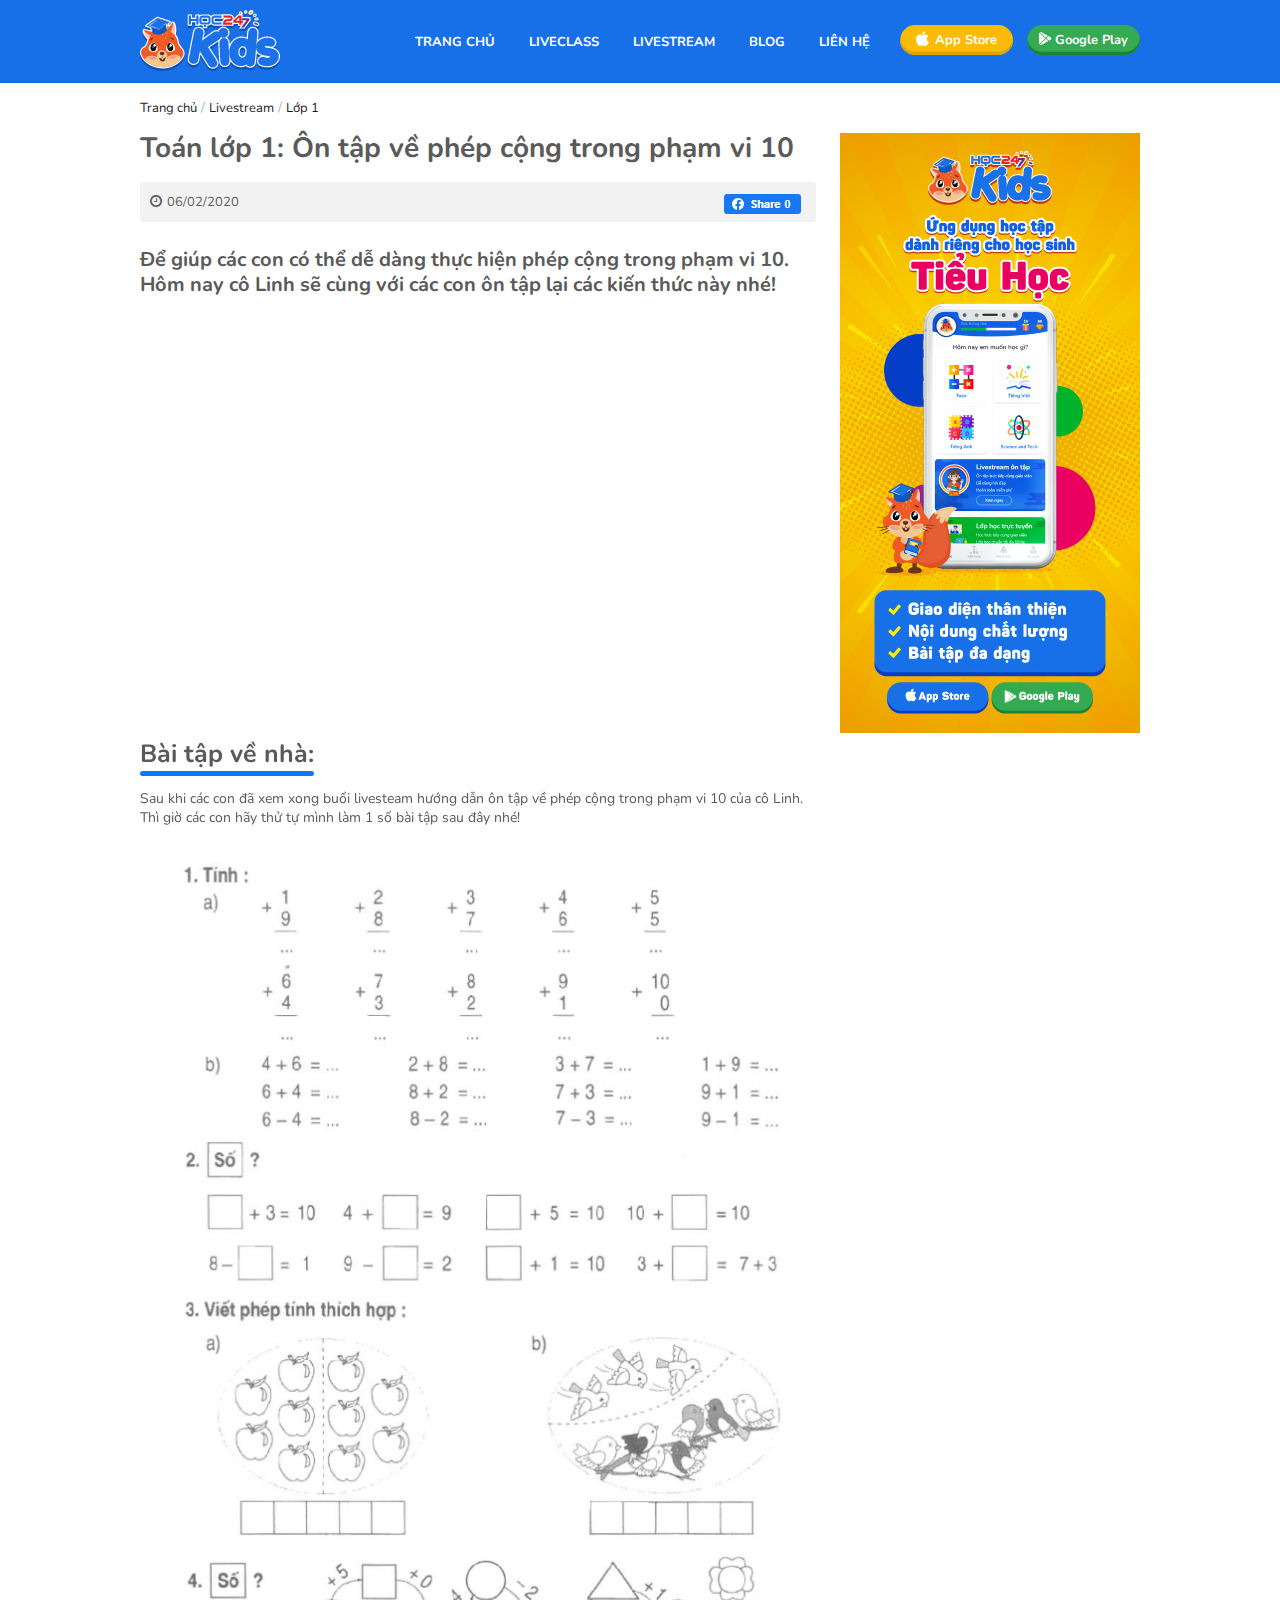
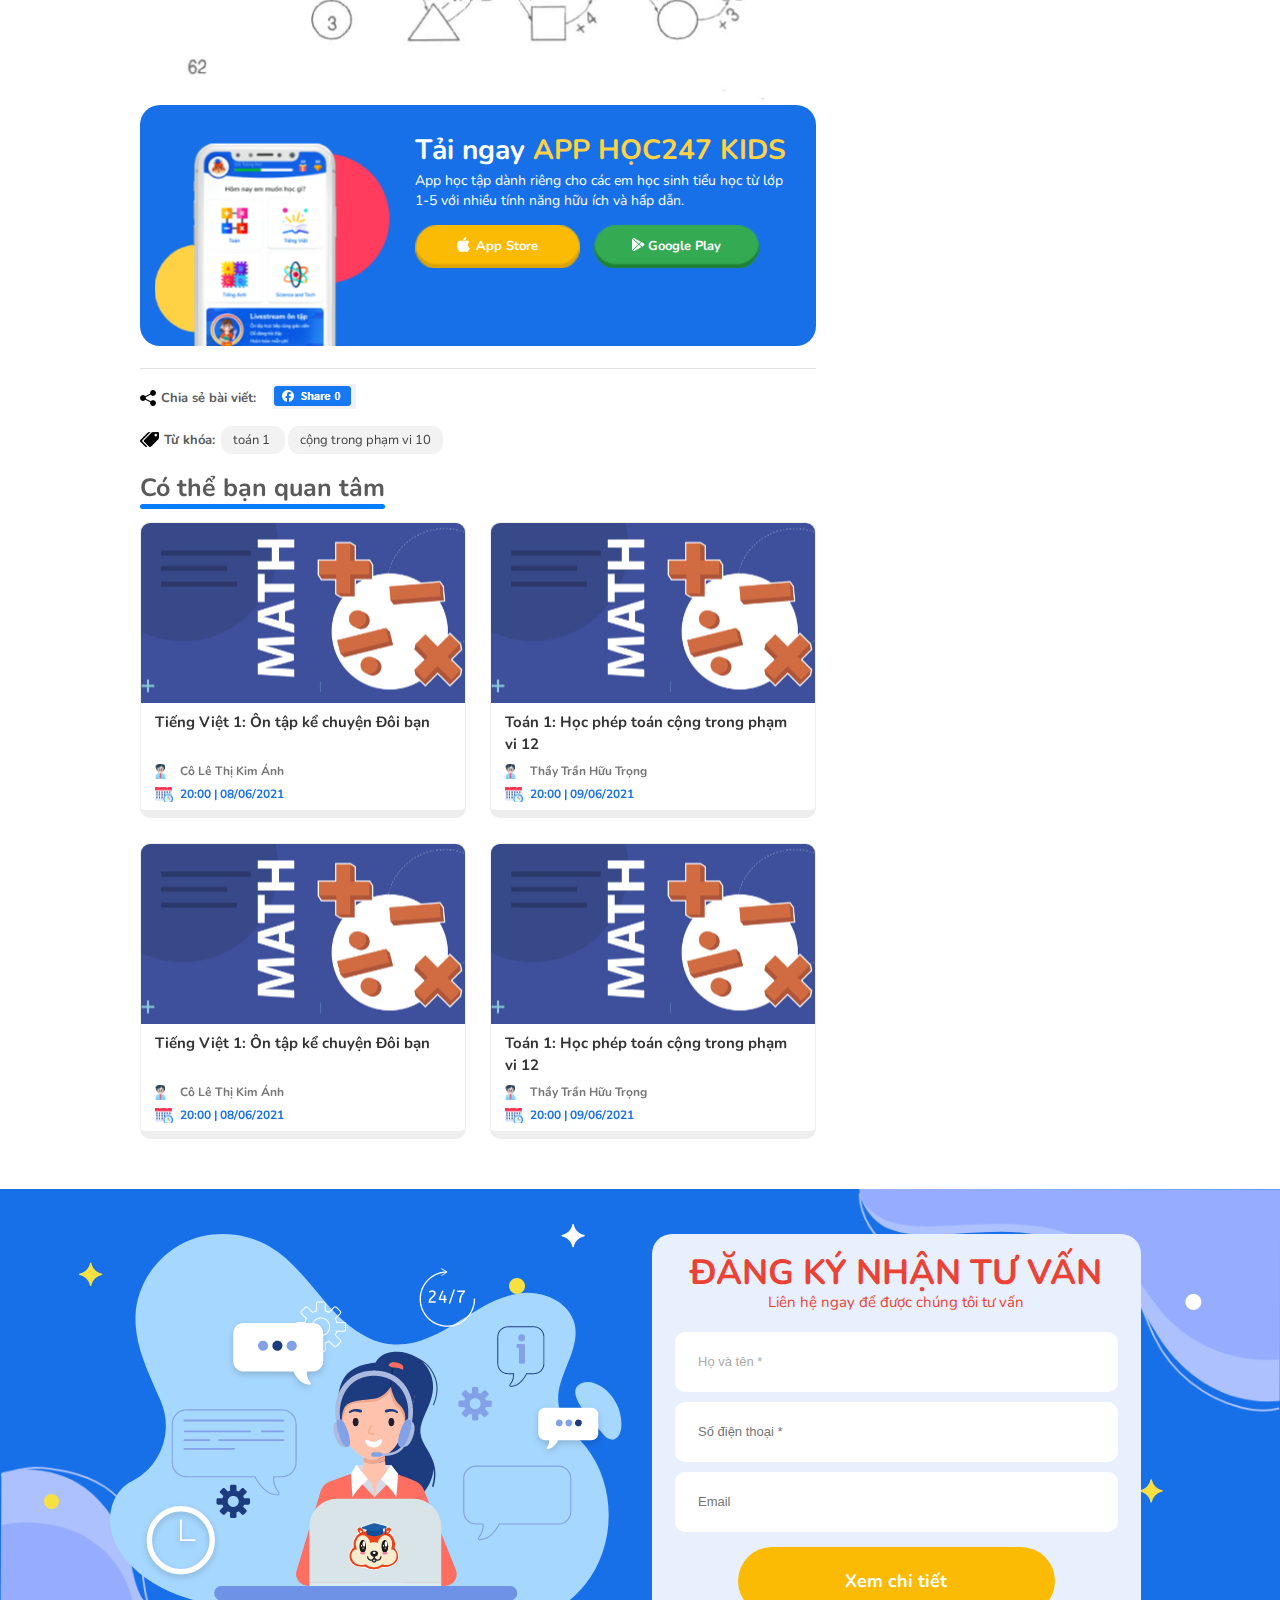
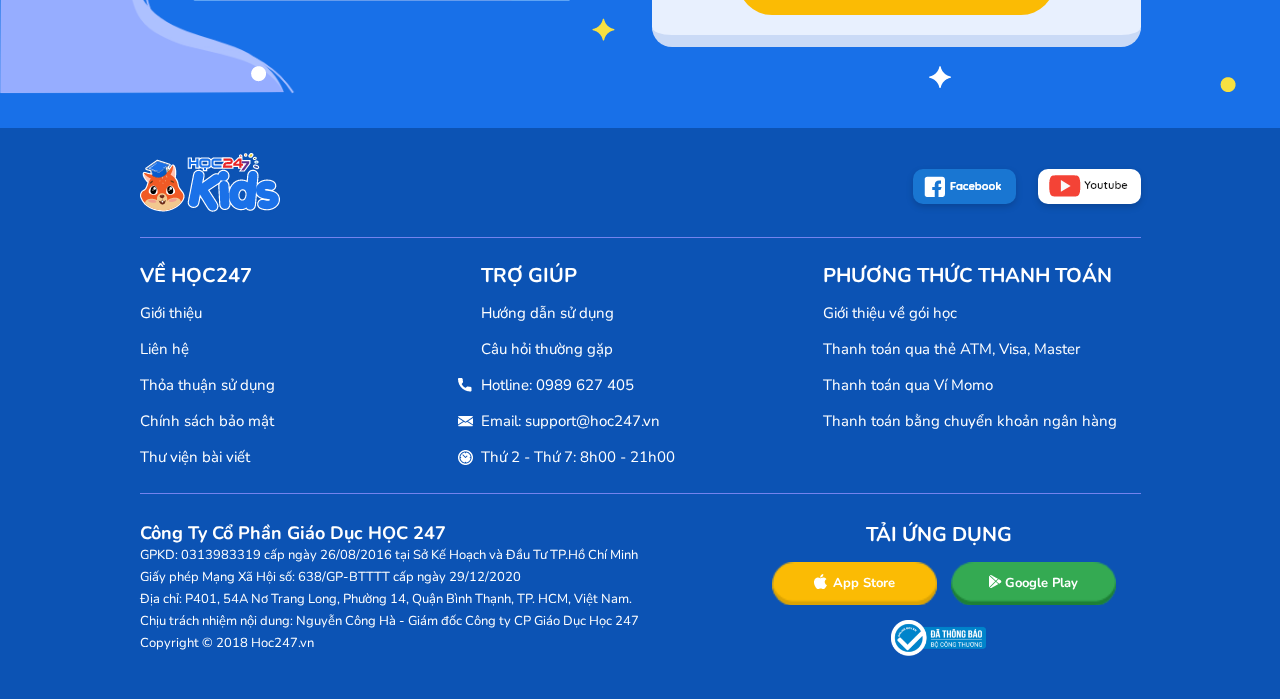
==== commit 8af4142e: "live stream" ====
--- a/1-10-LiveStream.html
+++ b/1-10-LiveStream.html
@@ -44,27 +44,161 @@
          </header>
          <!--/HEADER-->
 
-         <div class="breadcrumb">
+         <div class="breadcrumb for-desktop">
             <div class="container">
                 <div class="row">
                     <div class="col-sm-12 col-md-12 col-lg-12">
                         <ul>
                             <li><a href="#">Trang chủ</a></li> /
-                            <li><a href="#">Livestream</a></li>
+                            <li><a href="#">Livestream</a></li> /
+                            <li><a href="#">Lớp 1</a></li>
                         </ul>
                     </div>
                 </div>
             </div>
          </div>
+
+         <div class="horizontal-breadcrumb for-mobile">
+             <div class="container">
+                 <div class="row">
+                     <div class="col-sm-12 col-md-12 col-lg-12">
+                         <span class="bread-title title12Bold">Sắp diễn ra</span>
+                         <div class="horizontal-scroll-menu">
+                             <ul>
+                                 <li><a  class="active" href="#">Lớp 1</a></li>
+                                 <li><a href="#">Lớp 2</a></li>
+                                 <li><a href="#">Lớp 3</a></li>
+                                 <li><a href="#">Lớp 4</a></li>
+                                 <li><a href="#">Lớp 5</a></li>
+                                 <li><a href="#">Lớp 6</a></li>
+                             </ul>
+                         </div>
+                     </div>
+                 </div>
+             </div>
+         </div>
          <!--SHORT NEWS-->
          <div class="livestream-main-content">
              <div class="single-live-stream">
                  <div class="container">
-                     <div class="col-sm-12 col-md-12 col-lg-8">
-
-                     </div>
-                     <div class="col-sm-12 col-md-12 col-lg-4">
-
+                     <div class="row">
+                         <div class="custom-col-left">
+                             <div class="post-detail">
+                                 <h1 class="title title28Bold">Toán lớp 1: Ôn tập về phép cộng trong phạm vi 10</h1>
+                                 <div class="post-date">
+                                     <span><i class="fa fa-clock-o" aria-hidden="true"></i>06/02/2020</span>
+                                     <a href="#" class="fb-share float-end"><img src="images/fb-share.png"/></a>
+                                 </div>
+                                 <div class="sub-title title20Bold">
+                                     Để giúp các con có thể dễ dàng thực hiện phép cộng trong phạm vi 10. Hôm nay cô Linh sẽ cùng với các con ôn tập lại các kiến thức này nhé!
+                                 </div>
+                                 <div class="video-post">
+                                     <iframe width="768" height="409" src="https://www.youtube.com/embed/SsafmioipaE" title="YouTube video player" frameborder="0" allow="accelerometer; autoplay; clipboard-write; encrypted-media; gyroscope; picture-in-picture" allowfullscreen></iframe>
+                                 </div>
+                                 <div class="border-title-section">
+                                     <div class="title25Bold title-section">Bài tập về nhà:</div>
+                                 </div>
+                                 <p>Sau khi các con đã xem xong buổi livesteam hướng dẫn ôn tập về phép cộng trong phạm vi 10 của cô Linh. Thì giờ các con hãy thử tự mình làm 1 số bài tập sau đây nhé!</p>
+                                 <img src="images/pheptinh.png" style="width: 100%;"/>
+
+                                 <div class="install-app-section">
+                                     <div class="app-information">
+                                         <div class="title28Bold color-white">
+                                             Tải ngay <b class="color-yellow">APP HỌC247 KIDS</b>
+                                         </div>
+                                         <p>App học tập dành riêng cho các em học sinh tiểu học từ lớp 1-5 với nhiều tính năng hữu ích và hấp dẫn.</p>
+                                         <div class="app-store">
+                                             <a href="#" class="ios-app btn-orange-30 h43 title13Bold"><i></i>App Store</a>
+                                             <a href="#" class="google-app btn-green-30 h43 title13Bold"><i></i>Google Play</a>
+                                         </div>
+                                     </div>
+                                     <div class="img-box">
+                                         <div class="middle"><img src="images/app-installer.png"/></div>
+                                     </div>
+                                 </div>
+
+                                 <div class="share-box" id="share-box">
+                                      <span class="share-icon">Chia sẻ bài viết:</span>
+                                      <a href="#" class="fb-share "><img src="images/fb-share.png"/></a>
+                                 </div>
+
+                                 <div class="keywords">
+                                      <span class="hastags">Từ khóa:</span>
+                                      <a href="#">toán 1 </a>
+                                      <a href="#">cộng trong phạm vi 10</a>
+                                  </div>
+
+                                  <div class="border-title-section margin-top-25">
+                                      <div class="title25Bold title-section">Có thể bạn quan tâm</div>
+                                  </div>
+
+                                  <div class="related-post class-lists">
+                                      <div class="row">
+                                          <div class="col-sm-12 col-md-6 col-lg-6">
+                                              <div class="class-item">
+                                                  <div class="class-image">
+                                                      <div class="middle">
+                                                          <a href="#"><img src="images/math.png"/></a>
+                                                      </div>
+                                                  </div>
+                                                  <div class="class-information">
+                                                      <div class="title15Bold class-title">Tiếng Việt 1: Ôn tập kể chuyện Đôi bạn</div>
+                                                      <div class="teacher-name title12Bold">Cô Lê Thị Kim Ánh</div>
+                                                      <div class="date-time title12Bold">20:00 | 08/06/2021</div>
+                                                  </div>
+                                              </div>
+                                          </div>
+                                          <div class="col-sm-12 col-md-6 col-lg-6">
+                                              <div class="class-item">
+                                                  <div class="class-image">
+                                                      <div class="middle">
+                                                         <a href="#"><img src="images/math.png"/></a>
+                                                      </div>
+                                                  </div>
+                                                  <div class="class-information">
+                                                      <div class="title15Bold class-title">Toán 1: Học phép toán cộng trong phạm vi 12</div>
+                                                      <div class="teacher-name title12Bold">Thầy Trần Hữu Trọng</div>
+                                                      <div class="date-time title12Bold">20:00 | 09/06/2021</div>
+                                                  </div>
+                                              </div>
+                                          </div>
+                                          <div class="col-sm-12 col-md-6 col-lg-6">
+                                              <div class="class-item">
+                                                  <div class="class-image">
+                                                      <div class="middle">
+                                                          <a href="#"><img src="images/math.png"/></a>
+                                                      </div>
+                                                  </div>
+                                                  <div class="class-information">
+                                                      <div class="title15Bold class-title">Tiếng Việt 1: Ôn tập kể chuyện Đôi bạn</div>
+                                                      <div class="teacher-name title12Bold">Cô Lê Thị Kim Ánh</div>
+                                                      <div class="date-time title12Bold">20:00 | 08/06/2021</div>
+                                                  </div>
+                                              </div>
+                                          </div>
+                                          <div class="col-sm-12 col-md-6 col-lg-6">
+                                              <div class="class-item">
+                                                  <div class="class-image">
+                                                      <div class="middle">
+                                                         <a href="#"><img src="images/math.png"/></a>
+                                                      </div>
+                                                  </div>
+                                                  <div class="class-information">
+                                                      <div class="title15Bold class-title">Toán 1: Học phép toán cộng trong phạm vi 12</div>
+                                                      <div class="teacher-name title12Bold">Thầy Trần Hữu Trọng</div>
+                                                      <div class="date-time title12Bold">20:00 | 09/06/2021</div>
+                                                  </div>
+                                              </div>
+                                          </div>
+                                      </div>
+                                  </div>
+                             </div>
+                         </div>
+                         <div class="custom-col-right for-desktop">
+                             <div class="fixedWhenScroll" id="bannerFixed">
+                                 <a href="#"><img src="images/banner-quang-cao.png"/></a>
+                             </div>
+                         </div>
                      </div>
                  </div>
              </div>
@@ -225,5 +359,11 @@
       <script src="js/slick.min.js"></script>
       <!--Site-->
       <script src="js/class.SiteMain.js"></script>
+
+      <script>
+        $(document).ready(function(){
+            SiteMain.detectOnScrollBanner('#bannerFixed', '.register-consult')
+        })
+      </script>
    </body>
 </html>
--- a/css/all.css
+++ b/css/all.css
@@ -1,4 +1,4 @@
 ﻿.color-blue{color:#1870e8 !important}.color-red{color:#eb4235 !important}.color-white{color:#fff !important}.color-yellow{color:#ffd245 !important}.color-green{color:#34aa52 !important}h1,h2,h3,h4,h5,h6,p,ul,blockquote,pre,a,abbr,acronym,address,big,cite,code,del,dfn,em,img,ins,kbd,q,s,samp,small,strike,strong,sub,sup,tt,var,b,u,center,dl,dt,dd,fieldset,form,label,legend,table,caption,tbody,tfoot,thead,tr,th,td,article,aside,canvas,details,embed,figure,figcaption,footer,header,hgroup,menu,nav,output,ruby,section,summary,time,mark,audio,video{margin:0;padding:0;border:0;font-size:100%;font:inherit;vertical-align:baseline}article,aside,details,figcaption,figure,footer,header,hgroup,menu,nav,section{display:block}body{margin:0;padding:0}ol,ul{list-style:none}blockquote,q{quotes:none}blockquote:before,blockquote:after,q:before,q:after{content:"";content:none}table{border-collapse:collapse;border-spacing:0}.clear{clear:both}a{outline:none}form,input,textarea{margin:0;padding:0;border:0;font-family:"NiveaOTFBook",Arial,Helvetica,sans-serif;color:#575859}.clearfix:before,.clearfix:after,.row:before,.row:after{content:" ";display:block;overflow:hidden;visibility:hidden;width:0;height:0}.row:after,.clearfix:after{clear:both}.row,.clearfix{zoom:1}.clear{clear:both;display:block;overflow:hidden;visibility:hidden;width:0;height:0}/*!
  *  Font Awesome 4.7.0 by @davegandy - http://fontawesome.io - @fontawesome
  *  License - http://fontawesome.io/license (Font: SIL OFL 1.1, CSS: MIT License)
- */@font-face{font-family:"FontAwesome";src:url("../fonts/fontawesome-webfont.eot?v=4.7.0");src:url("../fonts/fontawesome-webfont.eot?#iefix&v=4.7.0") format("embedded-opentype"),url("../fonts/fontawesome-webfont.woff2?v=4.7.0") format("woff2"),url("../fonts/fontawesome-webfont.woff?v=4.7.0") format("woff"),url("../fonts/fontawesome-webfont.ttf?v=4.7.0") format("truetype"),url("../fonts/fontawesome-webfont.svg?v=4.7.0#fontawesomeregular") format("svg");font-weight:normal;font-style:normal}.fa{display:inline-block;font:normal normal normal 14px/1 FontAwesome;font-size:inherit;text-rendering:auto;-webkit-font-smoothing:antialiased;-moz-osx-font-smoothing:grayscale}.fa-lg{font-size:1.33333333em;line-height:.75em;vertical-align:-15%}.fa-2x{font-size:2em}.fa-3x{font-size:3em}.fa-4x{font-size:4em}.fa-5x{font-size:5em}.fa-fw{width:1.28571429em;text-align:center}.fa-ul{padding-left:0;margin-left:2.14285714em;list-style-type:none}.fa-ul>li{position:relative}.fa-li{position:absolute;left:-2.14285714em;width:2.14285714em;top:.14285714em;text-align:center}.fa-li.fa-lg{left:-1.85714286em}.fa-border{padding:.2em .25em .15em;border:solid .08em #eee;border-radius:.1em}.fa-pull-left{float:left}.fa-pull-right{float:right}.fa.fa-pull-left{margin-right:.3em}.fa.fa-pull-right{margin-left:.3em}.pull-right{float:right}.pull-left{float:left}.fa.pull-left{margin-right:.3em}.fa.pull-right{margin-left:.3em}.fa-spin{-webkit-animation:fa-spin 2s infinite linear;animation:fa-spin 2s infinite linear}.fa-pulse{-webkit-animation:fa-spin 1s infinite steps(8);animation:fa-spin 1s infinite steps(8)}@-webkit-keyframes fa-spin{0%{-webkit-transform:rotate(0deg);transform:rotate(0deg)}100%{-webkit-transform:rotate(359deg);transform:rotate(359deg)}}@keyframes fa-spin{0%{-webkit-transform:rotate(0deg);transform:rotate(0deg)}100%{-webkit-transform:rotate(359deg);transform:rotate(359deg)}}.fa-rotate-90{-ms-filter:"progid:DXImageTransform.Microsoft.BasicImage(rotation=1)";-webkit-transform:rotate(90deg);-ms-transform:rotate(90deg);transform:rotate(90deg)}.fa-rotate-180{-ms-filter:"progid:DXImageTransform.Microsoft.BasicImage(rotation=2)";-webkit-transform:rotate(180deg);-ms-transform:rotate(180deg);transform:rotate(180deg)}.fa-rotate-270{-ms-filter:"progid:DXImageTransform.Microsoft.BasicImage(rotation=3)";-webkit-transform:rotate(270deg);-ms-transform:rotate(270deg);transform:rotate(270deg)}.fa-flip-horizontal{-ms-filter:"progid:DXImageTransform.Microsoft.BasicImage(rotation=0, mirror=1)";-webkit-transform:scale(-1, 1);-ms-transform:scale(-1, 1);transform:scale(-1, 1)}.fa-flip-vertical{-ms-filter:"progid:DXImageTransform.Microsoft.BasicImage(rotation=2, mirror=1)";-webkit-transform:scale(1, -1);-ms-transform:scale(1, -1);transform:scale(1, -1)}:root .fa-rotate-90,:root .fa-rotate-180,:root .fa-rotate-270,:root .fa-flip-horizontal,:root .fa-flip-vertical{filter:none}.fa-stack{position:relative;display:inline-block;width:2em;height:2em;line-height:2em;vertical-align:middle}.fa-stack-1x,.fa-stack-2x{position:absolute;left:0;width:100%;text-align:center}.fa-stack-1x{line-height:inherit}.fa-stack-2x{font-size:2em}.fa-inverse{color:#fff}.fa-glass:before{content:""}.fa-music:before{content:""}.fa-search:before{content:""}.fa-envelope-o:before{content:""}.fa-heart:before{content:""}.fa-star:before{content:""}.fa-star-o:before{content:""}.fa-user:before{content:""}.fa-film:before{content:""}.fa-th-large:before{content:""}.fa-th:before{content:""}.fa-th-list:before{content:""}.fa-check:before{content:""}.fa-remove:before,.fa-close:before,.fa-times:before{content:""}.fa-search-plus:before{content:""}.fa-search-minus:before{content:""}.fa-power-off:before{content:""}.fa-signal:before{content:""}.fa-gear:before,.fa-cog:before{content:""}.fa-trash-o:before{content:""}.fa-home:before{content:""}.fa-file-o:before{content:""}.fa-clock-o:before{content:""}.fa-road:before{content:""}.fa-download:before{content:""}.fa-arrow-circle-o-down:before{content:""}.fa-arrow-circle-o-up:before{content:""}.fa-inbox:before{content:""}.fa-play-circle-o:before{content:""}.fa-rotate-right:before,.fa-repeat:before{content:""}.fa-refresh:before{content:""}.fa-list-alt:before{content:""}.fa-lock:before{content:""}.fa-flag:before{content:""}.fa-headphones:before{content:""}.fa-volume-off:before{content:""}.fa-volume-down:before{content:""}.fa-volume-up:before{content:""}.fa-qrcode:before{content:""}.fa-barcode:before{content:""}.fa-tag:before{content:""}.fa-tags:before{content:""}.fa-book:before{content:""}.fa-bookmark:before{content:""}.fa-print:before{content:""}.fa-camera:before{content:""}.fa-font:before{content:""}.fa-bold:before{content:""}.fa-italic:before{content:""}.fa-text-height:before{content:""}.fa-text-width:before{content:""}.fa-align-left:before{content:""}.fa-align-center:before{content:""}.fa-align-right:before{content:""}.fa-align-justify:before{content:""}.fa-list:before{content:""}.fa-dedent:before,.fa-outdent:before{content:""}.fa-indent:before{content:""}.fa-video-camera:before{content:""}.fa-photo:before,.fa-image:before,.fa-picture-o:before{content:""}.fa-pencil:before{content:""}.fa-map-marker:before{content:""}.fa-adjust:before{content:""}.fa-tint:before{content:""}.fa-edit:before,.fa-pencil-square-o:before{content:""}.fa-share-square-o:before{content:""}.fa-check-square-o:before{content:""}.fa-arrows:before{content:""}.fa-step-backward:before{content:""}.fa-fast-backward:before{content:""}.fa-backward:before{content:""}.fa-play:before{content:""}.fa-pause:before{content:""}.fa-stop:before{content:""}.fa-forward:before{content:""}.fa-fast-forward:before{content:""}.fa-step-forward:before{content:""}.fa-eject:before{content:""}.fa-chevron-left:before{content:""}.fa-chevron-right:before{content:""}.fa-plus-circle:before{content:""}.fa-minus-circle:before{content:""}.fa-times-circle:before{content:""}.fa-check-circle:before{content:""}.fa-question-circle:before{content:""}.fa-info-circle:before{content:""}.fa-crosshairs:before{content:""}.fa-times-circle-o:before{content:""}.fa-check-circle-o:before{content:""}.fa-ban:before{content:""}.fa-arrow-left:before{content:""}.fa-arrow-right:before{content:""}.fa-arrow-up:before{content:""}.fa-arrow-down:before{content:""}.fa-mail-forward:before,.fa-share:before{content:""}.fa-expand:before{content:""}.fa-compress:before{content:""}.fa-plus:before{content:""}.fa-minus:before{content:""}.fa-asterisk:before{content:""}.fa-exclamation-circle:before{content:""}.fa-gift:before{content:""}.fa-leaf:before{content:""}.fa-fire:before{content:""}.fa-eye:before{content:""}.fa-eye-slash:before{content:""}.fa-warning:before,.fa-exclamation-triangle:before{content:""}.fa-plane:before{content:""}.fa-calendar:before{content:""}.fa-random:before{content:""}.fa-comment:before{content:""}.fa-magnet:before{content:""}.fa-chevron-up:before{content:""}.fa-chevron-down:before{content:""}.fa-retweet:before{content:""}.fa-shopping-cart:before{content:""}.fa-folder:before{content:""}.fa-folder-open:before{content:""}.fa-arrows-v:before{content:""}.fa-arrows-h:before{content:""}.fa-bar-chart-o:before,.fa-bar-chart:before{content:""}.fa-twitter-square:before{content:""}.fa-facebook-square:before{content:""}.fa-camera-retro:before{content:""}.fa-key:before{content:""}.fa-gears:before,.fa-cogs:before{content:""}.fa-comments:before{content:""}.fa-thumbs-o-up:before{content:""}.fa-thumbs-o-down:before{content:""}.fa-star-half:before{content:""}.fa-heart-o:before{content:""}.fa-sign-out:before{content:""}.fa-linkedin-square:before{content:""}.fa-thumb-tack:before{content:""}.fa-external-link:before{content:""}.fa-sign-in:before{content:""}.fa-trophy:before{content:""}.fa-github-square:before{content:""}.fa-upload:before{content:""}.fa-lemon-o:before{content:""}.fa-phone:before{content:""}.fa-square-o:before{content:""}.fa-bookmark-o:before{content:""}.fa-phone-square:before{content:""}.fa-twitter:before{content:""}.fa-facebook-f:before,.fa-facebook:before{content:""}.fa-github:before{content:""}.fa-unlock:before{content:""}.fa-credit-card:before{content:""}.fa-feed:before,.fa-rss:before{content:""}.fa-hdd-o:before{content:""}.fa-bullhorn:before{content:""}.fa-bell:before{content:""}.fa-certificate:before{content:""}.fa-hand-o-right:before{content:""}.fa-hand-o-left:before{content:""}.fa-hand-o-up:before{content:""}.fa-hand-o-down:before{content:""}.fa-arrow-circle-left:before{content:""}.fa-arrow-circle-right:before{content:""}.fa-arrow-circle-up:before{content:""}.fa-arrow-circle-down:before{content:""}.fa-globe:before{content:""}.fa-wrench:before{content:""}.fa-tasks:before{content:""}.fa-filter:before{content:""}.fa-briefcase:before{content:""}.fa-arrows-alt:before{content:""}.fa-group:before,.fa-users:before{content:""}.fa-chain:before,.fa-link:before{content:""}.fa-cloud:before{content:""}.fa-flask:before{content:""}.fa-cut:before,.fa-scissors:before{content:""}.fa-copy:before,.fa-files-o:before{content:""}.fa-paperclip:before{content:""}.fa-save:before,.fa-floppy-o:before{content:""}.fa-square:before{content:""}.fa-navicon:before,.fa-reorder:before,.fa-bars:before{content:""}.fa-list-ul:before{content:""}.fa-list-ol:before{content:""}.fa-strikethrough:before{content:""}.fa-underline:before{content:""}.fa-table:before{content:""}.fa-magic:before{content:""}.fa-truck:before{content:""}.fa-pinterest:before{content:""}.fa-pinterest-square:before{content:""}.fa-google-plus-square:before{content:""}.fa-google-plus:before{content:""}.fa-money:before{content:""}.fa-caret-down:before{content:""}.fa-caret-up:before{content:""}.fa-caret-left:before{content:""}.fa-caret-right:before{content:""}.fa-columns:before{content:""}.fa-unsorted:before,.fa-sort:before{content:""}.fa-sort-down:before,.fa-sort-desc:before{content:""}.fa-sort-up:before,.fa-sort-asc:before{content:""}.fa-envelope:before{content:""}.fa-linkedin:before{content:""}.fa-rotate-left:before,.fa-undo:before{content:""}.fa-legal:before,.fa-gavel:before{content:""}.fa-dashboard:before,.fa-tachometer:before{content:""}.fa-comment-o:before{content:""}.fa-comments-o:before{content:""}.fa-flash:before,.fa-bolt:before{content:""}.fa-sitemap:before{content:""}.fa-umbrella:before{content:""}.fa-paste:before,.fa-clipboard:before{content:""}.fa-lightbulb-o:before{content:""}.fa-exchange:before{content:""}.fa-cloud-download:before{content:""}.fa-cloud-upload:before{content:""}.fa-user-md:before{content:""}.fa-stethoscope:before{content:""}.fa-suitcase:before{content:""}.fa-bell-o:before{content:""}.fa-coffee:before{content:""}.fa-cutlery:before{content:""}.fa-file-text-o:before{content:""}.fa-building-o:before{content:""}.fa-hospital-o:before{content:""}.fa-ambulance:before{content:""}.fa-medkit:before{content:""}.fa-fighter-jet:before{content:""}.fa-beer:before{content:""}.fa-h-square:before{content:""}.fa-plus-square:before{content:""}.fa-angle-double-left:before{content:""}.fa-angle-double-right:before{content:""}.fa-angle-double-up:before{content:""}.fa-angle-double-down:before{content:""}.fa-angle-left:before{content:""}.fa-angle-right:before{content:""}.fa-angle-up:before{content:""}.fa-angle-down:before{content:""}.fa-desktop:before{content:""}.fa-laptop:before{content:""}.fa-tablet:before{content:""}.fa-mobile-phone:before,.fa-mobile:before{content:""}.fa-circle-o:before{content:""}.fa-quote-left:before{content:""}.fa-quote-right:before{content:""}.fa-spinner:before{content:""}.fa-circle:before{content:""}.fa-mail-reply:before,.fa-reply:before{content:""}.fa-github-alt:before{content:""}.fa-folder-o:before{content:""}.fa-folder-open-o:before{content:""}.fa-smile-o:before{content:""}.fa-frown-o:before{content:""}.fa-meh-o:before{content:""}.fa-gamepad:before{content:""}.fa-keyboard-o:before{content:""}.fa-flag-o:before{content:""}.fa-flag-checkered:before{content:""}.fa-terminal:before{content:""}.fa-code:before{content:""}.fa-mail-reply-all:before,.fa-reply-all:before{content:""}.fa-star-half-empty:before,.fa-star-half-full:before,.fa-star-half-o:before{content:""}.fa-location-arrow:before{content:""}.fa-crop:before{content:""}.fa-code-fork:before{content:""}.fa-unlink:before,.fa-chain-broken:before{content:""}.fa-question:before{content:""}.fa-info:before{content:""}.fa-exclamation:before{content:""}.fa-superscript:before{content:""}.fa-subscript:before{content:""}.fa-eraser:before{content:""}.fa-puzzle-piece:before{content:""}.fa-microphone:before{content:""}.fa-microphone-slash:before{content:""}.fa-shield:before{content:""}.fa-calendar-o:before{content:""}.fa-fire-extinguisher:before{content:""}.fa-rocket:before{content:""}.fa-maxcdn:before{content:""}.fa-chevron-circle-left:before{content:""}.fa-chevron-circle-right:before{content:""}.fa-chevron-circle-up:before{content:""}.fa-chevron-circle-down:before{content:""}.fa-html5:before{content:""}.fa-css3:before{content:""}.fa-anchor:before{content:""}.fa-unlock-alt:before{content:""}.fa-bullseye:before{content:""}.fa-ellipsis-h:before{content:""}.fa-ellipsis-v:before{content:""}.fa-rss-square:before{content:""}.fa-play-circle:before{content:""}.fa-ticket:before{content:""}.fa-minus-square:before{content:""}.fa-minus-square-o:before{content:""}.fa-level-up:before{content:""}.fa-level-down:before{content:""}.fa-check-square:before{content:""}.fa-pencil-square:before{content:""}.fa-external-link-square:before{content:""}.fa-share-square:before{content:""}.fa-compass:before{content:""}.fa-toggle-down:before,.fa-caret-square-o-down:before{content:""}.fa-toggle-up:before,.fa-caret-square-o-up:before{content:""}.fa-toggle-right:before,.fa-caret-square-o-right:before{content:""}.fa-euro:before,.fa-eur:before{content:""}.fa-gbp:before{content:""}.fa-dollar:before,.fa-usd:before{content:""}.fa-rupee:before,.fa-inr:before{content:""}.fa-cny:before,.fa-rmb:before,.fa-yen:before,.fa-jpy:before{content:""}.fa-ruble:before,.fa-rouble:before,.fa-rub:before{content:""}.fa-won:before,.fa-krw:before{content:""}.fa-bitcoin:before,.fa-btc:before{content:""}.fa-file:before{content:""}.fa-file-text:before{content:""}.fa-sort-alpha-asc:before{content:""}.fa-sort-alpha-desc:before{content:""}.fa-sort-amount-asc:before{content:""}.fa-sort-amount-desc:before{content:""}.fa-sort-numeric-asc:before{content:""}.fa-sort-numeric-desc:before{content:""}.fa-thumbs-up:before{content:""}.fa-thumbs-down:before{content:""}.fa-youtube-square:before{content:""}.fa-youtube:before{content:""}.fa-xing:before{content:""}.fa-xing-square:before{content:""}.fa-youtube-play:before{content:""}.fa-dropbox:before{content:""}.fa-stack-overflow:before{content:""}.fa-instagram:before{content:""}.fa-flickr:before{content:""}.fa-adn:before{content:""}.fa-bitbucket:before{content:""}.fa-bitbucket-square:before{content:""}.fa-tumblr:before{content:""}.fa-tumblr-square:before{content:""}.fa-long-arrow-down:before{content:""}.fa-long-arrow-up:before{content:""}.fa-long-arrow-left:before{content:""}.fa-long-arrow-right:before{content:""}.fa-apple:before{content:""}.fa-windows:before{content:""}.fa-android:before{content:""}.fa-linux:before{content:""}.fa-dribbble:before{content:""}.fa-skype:before{content:""}.fa-foursquare:before{content:""}.fa-trello:before{content:""}.fa-female:before{content:""}.fa-male:before{content:""}.fa-gittip:before,.fa-gratipay:before{content:""}.fa-sun-o:before{content:""}.fa-moon-o:before{content:""}.fa-archive:before{content:""}.fa-bug:before{content:""}.fa-vk:before{content:""}.fa-weibo:before{content:""}.fa-renren:before{content:""}.fa-pagelines:before{content:""}.fa-stack-exchange:before{content:""}.fa-arrow-circle-o-right:before{content:""}.fa-arrow-circle-o-left:before{content:""}.fa-toggle-left:before,.fa-caret-square-o-left:before{content:""}.fa-dot-circle-o:before{content:""}.fa-wheelchair:before{content:""}.fa-vimeo-square:before{content:""}.fa-turkish-lira:before,.fa-try:before{content:""}.fa-plus-square-o:before{content:""}.fa-space-shuttle:before{content:""}.fa-slack:before{content:""}.fa-envelope-square:before{content:""}.fa-wordpress:before{content:""}.fa-openid:before{content:""}.fa-institution:before,.fa-bank:before,.fa-university:before{content:""}.fa-mortar-board:before,.fa-graduation-cap:before{content:""}.fa-yahoo:before{content:""}.fa-google:before{content:""}.fa-reddit:before{content:""}.fa-reddit-square:before{content:""}.fa-stumbleupon-circle:before{content:""}.fa-stumbleupon:before{content:""}.fa-delicious:before{content:""}.fa-digg:before{content:""}.fa-pied-piper-pp:before{content:""}.fa-pied-piper-alt:before{content:""}.fa-drupal:before{content:""}.fa-joomla:before{content:""}.fa-language:before{content:""}.fa-fax:before{content:""}.fa-building:before{content:""}.fa-child:before{content:""}.fa-paw:before{content:""}.fa-spoon:before{content:""}.fa-cube:before{content:""}.fa-cubes:before{content:""}.fa-behance:before{content:""}.fa-behance-square:before{content:""}.fa-steam:before{content:""}.fa-steam-square:before{content:""}.fa-recycle:before{content:""}.fa-automobile:before,.fa-car:before{content:""}.fa-cab:before,.fa-taxi:before{content:""}.fa-tree:before{content:""}.fa-spotify:before{content:""}.fa-deviantart:before{content:""}.fa-soundcloud:before{content:""}.fa-database:before{content:""}.fa-file-pdf-o:before{content:""}.fa-file-word-o:before{content:""}.fa-file-excel-o:before{content:""}.fa-file-powerpoint-o:before{content:""}.fa-file-photo-o:before,.fa-file-picture-o:before,.fa-file-image-o:before{content:""}.fa-file-zip-o:before,.fa-file-archive-o:before{content:""}.fa-file-sound-o:before,.fa-file-audio-o:before{content:""}.fa-file-movie-o:before,.fa-file-video-o:before{content:""}.fa-file-code-o:before{content:""}.fa-vine:before{content:""}.fa-codepen:before{content:""}.fa-jsfiddle:before{content:""}.fa-life-bouy:before,.fa-life-buoy:before,.fa-life-saver:before,.fa-support:before,.fa-life-ring:before{content:""}.fa-circle-o-notch:before{content:""}.fa-ra:before,.fa-resistance:before,.fa-rebel:before{content:""}.fa-ge:before,.fa-empire:before{content:""}.fa-git-square:before{content:""}.fa-git:before{content:""}.fa-y-combinator-square:before,.fa-yc-square:before,.fa-hacker-news:before{content:""}.fa-tencent-weibo:before{content:""}.fa-qq:before{content:""}.fa-wechat:before,.fa-weixin:before{content:""}.fa-send:before,.fa-paper-plane:before{content:""}.fa-send-o:before,.fa-paper-plane-o:before{content:""}.fa-history:before{content:""}.fa-circle-thin:before{content:""}.fa-header:before{content:""}.fa-paragraph:before{content:""}.fa-sliders:before{content:""}.fa-share-alt:before{content:""}.fa-share-alt-square:before{content:""}.fa-bomb:before{content:""}.fa-soccer-ball-o:before,.fa-futbol-o:before{content:""}.fa-tty:before{content:""}.fa-binoculars:before{content:""}.fa-plug:before{content:""}.fa-slideshare:before{content:""}.fa-twitch:before{content:""}.fa-yelp:before{content:""}.fa-newspaper-o:before{content:""}.fa-wifi:before{content:""}.fa-calculator:before{content:""}.fa-paypal:before{content:""}.fa-google-wallet:before{content:""}.fa-cc-visa:before{content:""}.fa-cc-mastercard:before{content:""}.fa-cc-discover:before{content:""}.fa-cc-amex:before{content:""}.fa-cc-paypal:before{content:""}.fa-cc-stripe:before{content:""}.fa-bell-slash:before{content:""}.fa-bell-slash-o:before{content:""}.fa-trash:before{content:""}.fa-copyright:before{content:""}.fa-at:before{content:""}.fa-eyedropper:before{content:""}.fa-paint-brush:before{content:""}.fa-birthday-cake:before{content:""}.fa-area-chart:before{content:""}.fa-pie-chart:before{content:""}.fa-line-chart:before{content:""}.fa-lastfm:before{content:""}.fa-lastfm-square:before{content:""}.fa-toggle-off:before{content:""}.fa-toggle-on:before{content:""}.fa-bicycle:before{content:""}.fa-bus:before{content:""}.fa-ioxhost:before{content:""}.fa-angellist:before{content:""}.fa-cc:before{content:""}.fa-shekel:before,.fa-sheqel:before,.fa-ils:before{content:""}.fa-meanpath:before{content:""}.fa-buysellads:before{content:""}.fa-connectdevelop:before{content:""}.fa-dashcube:before{content:""}.fa-forumbee:before{content:""}.fa-leanpub:before{content:""}.fa-sellsy:before{content:""}.fa-shirtsinbulk:before{content:""}.fa-simplybuilt:before{content:""}.fa-skyatlas:before{content:""}.fa-cart-plus:before{content:""}.fa-cart-arrow-down:before{content:""}.fa-diamond:before{content:""}.fa-ship:before{content:""}.fa-user-secret:before{content:""}.fa-motorcycle:before{content:""}.fa-street-view:before{content:""}.fa-heartbeat:before{content:""}.fa-venus:before{content:""}.fa-mars:before{content:""}.fa-mercury:before{content:""}.fa-intersex:before,.fa-transgender:before{content:""}.fa-transgender-alt:before{content:""}.fa-venus-double:before{content:""}.fa-mars-double:before{content:""}.fa-venus-mars:before{content:""}.fa-mars-stroke:before{content:""}.fa-mars-stroke-v:before{content:""}.fa-mars-stroke-h:before{content:""}.fa-neuter:before{content:""}.fa-genderless:before{content:""}.fa-facebook-official:before{content:""}.fa-pinterest-p:before{content:""}.fa-whatsapp:before{content:""}.fa-server:before{content:""}.fa-user-plus:before{content:""}.fa-user-times:before{content:""}.fa-hotel:before,.fa-bed:before{content:""}.fa-viacoin:before{content:""}.fa-train:before{content:""}.fa-subway:before{content:""}.fa-medium:before{content:""}.fa-yc:before,.fa-y-combinator:before{content:""}.fa-optin-monster:before{content:""}.fa-opencart:before{content:""}.fa-expeditedssl:before{content:""}.fa-battery-4:before,.fa-battery:before,.fa-battery-full:before{content:""}.fa-battery-3:before,.fa-battery-three-quarters:before{content:""}.fa-battery-2:before,.fa-battery-half:before{content:""}.fa-battery-1:before,.fa-battery-quarter:before{content:""}.fa-battery-0:before,.fa-battery-empty:before{content:""}.fa-mouse-pointer:before{content:""}.fa-i-cursor:before{content:""}.fa-object-group:before{content:""}.fa-object-ungroup:before{content:""}.fa-sticky-note:before{content:""}.fa-sticky-note-o:before{content:""}.fa-cc-jcb:before{content:""}.fa-cc-diners-club:before{content:""}.fa-clone:before{content:""}.fa-balance-scale:before{content:""}.fa-hourglass-o:before{content:""}.fa-hourglass-1:before,.fa-hourglass-start:before{content:""}.fa-hourglass-2:before,.fa-hourglass-half:before{content:""}.fa-hourglass-3:before,.fa-hourglass-end:before{content:""}.fa-hourglass:before{content:""}.fa-hand-grab-o:before,.fa-hand-rock-o:before{content:""}.fa-hand-stop-o:before,.fa-hand-paper-o:before{content:""}.fa-hand-scissors-o:before{content:""}.fa-hand-lizard-o:before{content:""}.fa-hand-spock-o:before{content:""}.fa-hand-pointer-o:before{content:""}.fa-hand-peace-o:before{content:""}.fa-trademark:before{content:""}.fa-registered:before{content:""}.fa-creative-commons:before{content:""}.fa-gg:before{content:""}.fa-gg-circle:before{content:""}.fa-tripadvisor:before{content:""}.fa-odnoklassniki:before{content:""}.fa-odnoklassniki-square:before{content:""}.fa-get-pocket:before{content:""}.fa-wikipedia-w:before{content:""}.fa-safari:before{content:""}.fa-chrome:before{content:""}.fa-firefox:before{content:""}.fa-opera:before{content:""}.fa-internet-explorer:before{content:""}.fa-tv:before,.fa-television:before{content:""}.fa-contao:before{content:""}.fa-500px:before{content:""}.fa-amazon:before{content:""}.fa-calendar-plus-o:before{content:""}.fa-calendar-minus-o:before{content:""}.fa-calendar-times-o:before{content:""}.fa-calendar-check-o:before{content:""}.fa-industry:before{content:""}.fa-map-pin:before{content:""}.fa-map-signs:before{content:""}.fa-map-o:before{content:""}.fa-map:before{content:""}.fa-commenting:before{content:""}.fa-commenting-o:before{content:""}.fa-houzz:before{content:""}.fa-vimeo:before{content:""}.fa-black-tie:before{content:""}.fa-fonticons:before{content:""}.fa-reddit-alien:before{content:""}.fa-edge:before{content:""}.fa-credit-card-alt:before{content:""}.fa-codiepie:before{content:""}.fa-modx:before{content:""}.fa-fort-awesome:before{content:""}.fa-usb:before{content:""}.fa-product-hunt:before{content:""}.fa-mixcloud:before{content:""}.fa-scribd:before{content:""}.fa-pause-circle:before{content:""}.fa-pause-circle-o:before{content:""}.fa-stop-circle:before{content:""}.fa-stop-circle-o:before{content:""}.fa-shopping-bag:before{content:""}.fa-shopping-basket:before{content:""}.fa-hashtag:before{content:""}.fa-bluetooth:before{content:""}.fa-bluetooth-b:before{content:""}.fa-percent:before{content:""}.fa-gitlab:before{content:""}.fa-wpbeginner:before{content:""}.fa-wpforms:before{content:""}.fa-envira:before{content:""}.fa-universal-access:before{content:""}.fa-wheelchair-alt:before{content:""}.fa-question-circle-o:before{content:""}.fa-blind:before{content:""}.fa-audio-description:before{content:""}.fa-volume-control-phone:before{content:""}.fa-braille:before{content:""}.fa-assistive-listening-systems:before{content:""}.fa-asl-interpreting:before,.fa-american-sign-language-interpreting:before{content:""}.fa-deafness:before,.fa-hard-of-hearing:before,.fa-deaf:before{content:""}.fa-glide:before{content:""}.fa-glide-g:before{content:""}.fa-signing:before,.fa-sign-language:before{content:""}.fa-low-vision:before{content:""}.fa-viadeo:before{content:""}.fa-viadeo-square:before{content:""}.fa-snapchat:before{content:""}.fa-snapchat-ghost:before{content:""}.fa-snapchat-square:before{content:""}.fa-pied-piper:before{content:""}.fa-first-order:before{content:""}.fa-yoast:before{content:""}.fa-themeisle:before{content:""}.fa-google-plus-circle:before,.fa-google-plus-official:before{content:""}.fa-fa:before,.fa-font-awesome:before{content:""}.fa-handshake-o:before{content:""}.fa-envelope-open:before{content:""}.fa-envelope-open-o:before{content:""}.fa-linode:before{content:""}.fa-address-book:before{content:""}.fa-address-book-o:before{content:""}.fa-vcard:before,.fa-address-card:before{content:""}.fa-vcard-o:before,.fa-address-card-o:before{content:""}.fa-user-circle:before{content:""}.fa-user-circle-o:before{content:""}.fa-user-o:before{content:""}.fa-id-badge:before{content:""}.fa-drivers-license:before,.fa-id-card:before{content:""}.fa-drivers-license-o:before,.fa-id-card-o:before{content:""}.fa-quora:before{content:""}.fa-free-code-camp:before{content:""}.fa-telegram:before{content:""}.fa-thermometer-4:before,.fa-thermometer:before,.fa-thermometer-full:before{content:""}.fa-thermometer-3:before,.fa-thermometer-three-quarters:before{content:""}.fa-thermometer-2:before,.fa-thermometer-half:before{content:""}.fa-thermometer-1:before,.fa-thermometer-quarter:before{content:""}.fa-thermometer-0:before,.fa-thermometer-empty:before{content:""}.fa-shower:before{content:""}.fa-bathtub:before,.fa-s15:before,.fa-bath:before{content:""}.fa-podcast:before{content:""}.fa-window-maximize:before{content:""}.fa-window-minimize:before{content:""}.fa-window-restore:before{content:""}.fa-times-rectangle:before,.fa-window-close:before{content:""}.fa-times-rectangle-o:before,.fa-window-close-o:before{content:""}.fa-bandcamp:before{content:""}.fa-grav:before{content:""}.fa-etsy:before{content:""}.fa-imdb:before{content:""}.fa-ravelry:before{content:""}.fa-eercast:before{content:""}.fa-microchip:before{content:""}.fa-snowflake-o:before{content:""}.fa-superpowers:before{content:""}.fa-wpexplorer:before{content:""}.fa-meetup:before{content:""}.sr-only{position:absolute;width:1px;height:1px;padding:0;margin:-1px;overflow:hidden;clip:rect(0, 0, 0, 0);border:0}.sr-only-focusable:active,.sr-only-focusable:focus{position:static;width:auto;height:auto;margin:0;overflow:visible;clip:auto}.hasScrollingBar{position:relative;height:100vh;overflow-x:hidden;scroll-behavior:smooth}.hasScrollingBar::-webkit-scrollbar{width:5px;height:0}.hasScrollingBar::-webkit-scrollbar-track{margin:0px 15px 0}.hasScrollingBar::-webkit-scrollbar-thumb{background:#3e6bb2;border-radius:5px;margin-right:10px;box-shadow:none}.hasScrollingBar:hover::-webkit-scrollbar-thumb{background:#3e6bb2}.hasScrollingBar::-webkit-scrollbar-thumb:hover{background:rgba(255,255,255,.55)}.checkbox-control,.radio-control{width:100%;position:relative;display:block;min-height:23px;padding-right:25px}.checkbox-control [type=checkbox]:not(:checked),.checkbox-control [type=radio]:not(:checked),.radio-control [type=checkbox]:not(:checked),.radio-control [type=radio]:not(:checked){position:absolute;pointer-events:none;opacity:0}.checkbox-control [type=checkbox]:checked,.checkbox-control [type=radio]:checked,.radio-control [type=checkbox]:checked,.radio-control [type=radio]:checked{position:absolute;pointer-events:none;opacity:0}.checkbox-control:focus,.radio-control:focus{outline:none}.checkbox-control:active,.radio-control:active{outline:none}.checkbox-control .custom-control-input:focus~.custom-control-label::before,.radio-control .custom-control-input:focus~.custom-control-label::before{box-shadow:none}.checkbox-control input:checked~label:before,.radio-control input:checked~label:before{background:url("../images/icons/shapes-and-symbols.png") 7px center no-repeat transparent !important}.checkbox-control label:before,.radio-control label:before{content:"";background:transparent;border:solid 1px #e2e2e2;outline:none;border-radius:5px;width:31px;position:absolute;height:31px}.checkbox-control label span,.radio-control label span{padding-left:35px;padding-top:0;display:inline-block;font-size:13px;line-height:17px}.checkbox-control label a,.radio-control label a{color:#118aef}.checkbox-control span.s-label,.radio-control span.s-label{font-family:"Nunito",sans-serif;font-size:14px;line-height:24px;font-weight:400;position:relative;margin-left:35px;cursor:pointer;top:0}.checkbox-control.w24px label:before,.radio-control.w24px label:before{width:24px;height:24px}.checkbox-control.w24px input:checked~label:before,.radio-control.w24px input:checked~label:before{background:url(../images/icons/shapes-and-symbols.png) 5px center no-repeat transparent !important;background-size:16px !important}.checkbox-control.w24px label span,.radio-control.w24px label span{padding-left:35px;padding-top:5px}.checkbox-control.w20px,.radio-control.w20px{min-height:20px}.checkbox-control.w20px label:before,.radio-control.w20px label:before{width:20px;height:20px}.checkbox-control.w20px input:checked~label:before,.radio-control.w20px input:checked~label:before{background:url(../images/icons/shapes-and-symbols.png) 4px center no-repeat transparent !important;background-size:12px !important}.checkbox-control.w20px label span,.radio-control.w20px label span{padding-left:32px;padding-top:0}.checkbox-control.w28 label:before,.checkbox-control.w28 label:after,.radio-control.w28 label:before,.radio-control.w28 label:after{content:"";width:28px;height:28px;top:50%;margin-top:-14px}.checkbox-control.w28 input:checked~label:before,.radio-control.w28 input:checked~label:before{background:transparent !important}.checkbox-control.w28 input:checked~label:after,.radio-control.w28 input:checked~label:after{position:absolute}.dropdown-toggle::after{border-top:6px solid;border-right:6px solid transparent;border-bottom:0;border-left:6px solid transparent}.common-text-field[type=text]{height:35px;border-radius:5px;padding-left:15px}.common-text-field[type=text]::-webkit-input-placeholder{color:#333}.common-text-field[type=text]:-moz-placeholder{color:#333;opacity:1}.common-text-field[type=text]::-moz-placeholder{color:#333;opacity:1}.common-text-field[type=text]:-ms-input-placeholder{color:#333}.common-text-field[type=text]::-ms-input-placeholder{color:#333}.common-text-field[type=text]::placeholder{color:#333}.toggle-style input[type=checkbox]{height:0;width:0;visibility:hidden}.toggle-style label{cursor:pointer;text-indent:-9999px;width:42px;height:21px;background:#fff;display:block;border-radius:13px;border:1px solid #e2e2e2;position:relative;top:5px;margin-right:3px}.toggle-style label:after{content:"";position:absolute;top:0px;left:0px;width:21px;height:21px;background:#e2e2e2;border-radius:90px;transition:.3s}.toggle-style input:checked+label{background:#fff}.toggle-style input:checked+label:after{left:100%;transform:translateX(-100%);background:#118aef}.toggle-style label:active:after{width:21px}.toggle-style label{display:inline-block}.toggle-style span{font-size:13px}.small-chk .checkbox-control label:before{width:20px;height:20px}.small-chk .checkbox-control label span{font-size:15px;padding-left:32px;padding-top:1px;line-height:23px}.small-chk .checkbox-control input:checked~label:before{background-size:12px !important;background-position:center !important}.btn-orange-30{background:url(../images/btn-orange-30.png) no-repeat;height:30px;width:100%;min-width:113px;display:inline-block}.btn-orange-30.h43{height:43px;line-height:43px;min-width:165px;background-size:cover}.btn-orange-68{background:url(../images/btn-orange-68.png) no-repeat;height:68px;line-height:68px;min-width:317px;text-align:center;display:inline-block;color:#fff}.btn-green-30{background:url(../images/btn-green-30.png) no-repeat;height:30px;width:100%;min-width:113px;display:inline-block}.btn-green-30.h43{height:43px;line-height:43px;min-width:165px;background-size:cover}.custom-button-checkbox{border:1px solid #eee;display:inline-block;border-radius:5px;position:relative;overflow:hidden}.custom-button-checkbox .checkbox-item{display:inline-block;position:relative;cursor:pointer;font-size:29px;user-select:none;padding-left:40px;background:#fafbfc;float:left;width:50px;height:40px}.custom-button-checkbox .checkbox-item:last-child:after{display:none}.custom-button-checkbox .checkbox-item:after{content:"";display:inline-block;height:26px;width:1px;background:#e2e2e2;position:relative;z-index:1;float:right;margin-top:2px}.custom-button-checkbox .checkbox-item input{position:absolute;opacity:0;cursor:pointer;height:0;width:0}.custom-button-checkbox .checkbox-item .checkmark{position:absolute;top:0;left:0;width:50px;height:40px;background:#fafbfc}.custom-button-checkbox .checkbox-item:hover .checkmark{background:#ccc}.custom-button-checkbox .checkbox-item .checkmark:after{content:"";position:absolute;display:none}.custom-button-checkbox .checkbox-item .checkmark:after{top:50%;left:50%;width:5px;height:10px;border:solid #fff;border-width:0 3px 3px 0;transform:translate(-50%, -50%) rotate(45deg)}.custom-button-checkbox .checkbox-item input:checked~.checkmark{background:#0ab410}.custom-select{background:#fff url(../images/icons/arrow-select.svg) no-repeat right .75rem center;display:inline-block;width:100%;padding:.375rem 1.75rem .375rem .75rem;line-height:1.5;color:#bcbcbc;vertical-align:middle;background-size:6px;height:40px;width:100%;font-family:"Nunito",sans-serif;font-size:13px;line-height:1.1;font-weight:400;-moz-border-radius:5px;-webkit-border-radius:5px;border-radius:5px;-khtml-border-radius:5px;border:1px solid #e2e2e2;-webkit-appearance:none;-moz-appearance:none;appearance:none;outline:none}.custom-select:focus,.custom-select:active{box-shadow:none}.custom-select.w187{width:187px;margin-right:10px}input[type=text]{border:solid 1px #ccc;-moz-border-radius:13px;-webkit-border-radius:13px;border-radius:13px;-khtml-border-radius:13px;height:26px}input[type=text]::-webkit-input-placeholder{color:#aaa}input[type=text]:-moz-placeholder{color:#aaa;opacity:1}input[type=text]::-moz-placeholder{color:#aaa;opacity:1}input[type=text]:-ms-input-placeholder{color:#aaa}input[type=text]::-ms-input-placeholder{color:#aaa}input[type=text]::placeholder{color:#aaa}input.common-input{-moz-border-radius:5px;-webkit-border-radius:5px;border-radius:5px;-khtml-border-radius:5px;height:40px;padding:0 15px;line-height:40px}textarea.common-textarea{-moz-border-radius:5px;-webkit-border-radius:5px;border-radius:5px;-khtml-border-radius:5px;font-size:15px;padding:0 15px;padding-top:15px;line-height:23px;border:solid 1px #ccc;width:100%}textarea.common-textarea.h124{height:124px;resize:none}.select-wrapper{margin:auto;max-width:600px;width:calc(100% - 40px)}.select-pure__select{align-items:center;background:#fff;border-radius:4px;border:1px solid rgba(0,0,0,.15);box-shadow:0 2px 4px rgba(0,0,0,.04);box-sizing:border-box;color:#363b3e;cursor:pointer;display:flex;font-size:16px;font-weight:500;justify-content:left;min-height:40px;padding:5px 15px;position:relative;transition:.2s;width:100%}.select-pure__select:after{content:"";border-top:6px solid;border-right:6px solid transparent;border-bottom:0;border-left:6px solid transparent;display:inline-block;width:0;height:0;margin-left:.255em;vertical-align:.255em;content:"";color:#333;position:absolute;right:15px}.select-pure__options{border-radius:4px;border:1px solid #e2e2e2;box-sizing:border-box;color:#333;display:none;left:0;max-height:221px;overflow-y:scroll;position:absolute;top:50px;width:100%;z-index:5;font-size:13px}.select-pure__select--opened .select-pure__options{display:block}.select-pure__option{background:#fff;border-bottom:1px solid #e4e4e4;box-sizing:border-box;height:40px;line-height:25px;padding:10px}.select-pure__option--selected{color:#e4e4e4;cursor:initial;pointer-events:none}.select-pure__option--hidden{display:none}.select-pure__selected-label{background:#fff;border-radius:4px;color:#333;cursor:initial;display:inline-block;margin:5px 10px 5px 0;padding:3px 7px}.select-pure__selected-label:last-of-type{margin-right:0}.select-pure__selected-label i{cursor:pointer;display:inline-block;margin-left:7px}.select-pure__selected-label i:hover{color:#e4e4e4}.select-pure__autocomplete{background:#fff;border-bottom:1px solid #e2e2e2;border-left:none;border-right:none;border-top:none;box-sizing:border-box;font-size:13px;outline:none;padding:10px;width:100%}.select-pure__placeholder{font-size:13px;color:#999}.select-pure__placeholder.select-pure__placeholder--hidden{display:none}.select-pure__selected-label{background:#fafbfc;margin:0;margin-right:10px;border:1px solid #e2e2e2;border-radius:5px;font-size:13px;color:#000}.select-pure__selected-label img{position:relative;top:3px;margin-left:5px}.col-2dot4,.col-sm-2dot4,.col-md-2dot4,.col-lg-2dot4,.col-xl-2dot4{position:relative;width:100%;min-height:1px;padding-right:15px;padding-left:15px}.col-2dot4{-webkit-box-flex:0;-ms-flex:0 0 20%;flex:0 0 20%;max-width:20%}@media(min-width: 540px){.col-sm-2dot4{-webkit-box-flex:0;-ms-flex:0 0 20%;flex:0 0 20%;max-width:20%}}@media(min-width: 720px){.col-md-2dot4{-webkit-box-flex:0;-ms-flex:0 0 20%;flex:0 0 20%;max-width:20%}}@media(min-width: 960px){.col-lg-2dot4{-webkit-box-flex:0;-ms-flex:0 0 20%;flex:0 0 20%;max-width:20%}}@media(min-width: 1140px){.col-xl-2dot4{-webkit-box-flex:0;-ms-flex:0 0 20%;flex:0 0 20%;max-width:20%}}.col-1dot4,.col-sm-1dot4,.col-md-1dot4,.col-lg-1dot4,.col-xl-1dot4{position:relative;width:100%;min-height:1px;padding-right:15px;padding-left:15px}.col-1dot4{-webkit-box-flex:0;-ms-flex:0 0 8.5%;flex:0 0 8.5%;max-width:8.5%}@media(min-width: 540px){.col-sm-1dot4{-webkit-box-flex:0;-ms-flex:0 0 8.5%;flex:0 0 8.5%;max-width:8.5%}}@media(min-width: 720px){.col-md-1dot4{-webkit-box-flex:0;-ms-flex:0 0 8.5%;flex:0 0 8.5%;max-width:8.5%}}@media(min-width: 960px){.col-lg-1dot4{-webkit-box-flex:0;-ms-flex:0 0 8.5%;flex:0 0 8.5%;max-width:8.5%}}@media(min-width: 1140px){.col-xl-1dot4{-webkit-box-flex:0;-ms-flex:0 0 8.5%;flex:0 0 8.5%;max-width:8.5%}}html,body{min-width:320px;overflow-x:hidden}body{font:normal 14px/1.4 "Nunito",sans-serif;color:#5a5a5a;background:#fff;min-width:1000px;overflow:hidden;-webkit-font-smoothing:auto;-moz-osx-font-smoothing:auto}html.hidden{overflow:hidden}a{color:#202020}a:hover{color:#e60019}.container{max-width:1025px}a{text-decoration:none}a:hover{text-decoration:none}.align-right{text-align:right}.for-mobile{display:none}.fa{color:#707070;font-size:12px}.clear{clear:both}.content700{width:700px}.content820{width:820px}.content890{width:890px}.content940{width:940px}.col{float:left;padding-left:0;padding-right:0;margin-right:13px;margin-left:13px}.w90percent{width:90%}.for-desktop{display:block}.for-mobile{display:none}.grid-menu-mb{display:none}.no-bg{background:transparent !important}.no-margin-top{margin-top:0 !important}.no-padding-top{padding-top:0 !important}.no-padding{padding:0 !important}.no-padding-bottom{padding-bottom:0}.no-absolute{position:initial}.margin-top-10{margin-top:10px}.margin-top-12{margin-top:12px !important}.margin-top-15{margin-top:15px !important}.margin-top-25{margin-top:25px !important}.margin-top-20{margin-top:20px !important}.margin-top-35{margin-top:35px !important}.margin-top-40{margin-top:35px !important}.margin-top-45{margin-top:45px !important}.margin-top-50{margin-top:50px !important}.margin-bottom-18{margin-bottom:18px}.margin-bottom-15{margin-bottom:15px !important}.margin-bottom-10{margin-bottom:10px !important}.no-margin-bottom{margin-bottom:0 !important}.margin-bottom-25{margin-bottom:25px !important}.margin-bottom-35{margin-bottom:35px !important}.padding-top-55{padding-top:55px}.margin-top-35{margin-top:35px !important}.margin-right-20{margin-right:20px}.margin-left-0{margin-left:0 !important}.padding-bot-20{padding-bottom:20px}.padding-top-25{padding-top:25px}.no-padding-left{padding-left:0 !important}.no-padding-right{padding-right:0 !important}.no-margin-right{margin-right:0 !important}.padding-top-10{padding-top:10px}.padding-top-bottom-20{padding:20px 0}.align-center{display:table;margin:0 auto}.view-all{padding-right:14px;font-size:13px;color:#000}.no-border{border:none !important}.title18Bold{font-family:"Nunito",sans-serif;font-size:18px;line-height:23px;font-weight:400}.color-red{color:#e60019}.hasBrRight{border-right:1px solid #e2e2e2}.container-wrapper{padding-left:15px;padding-right:15px}.relative{position:relative;z-index:3}.center{text-align:center}.row.no-gutters{margin-right:0;margin-left:0}.row.no-gutters>[class^=col-],.row.no-gutters>[class*=" col-"]{padding-right:0;padding-left:0}.italic{font-style:italic}.normal{font-style:normal}.title19Bold{font-family:"Nunito",sans-serif;font-size:19px;line-height:24px;font-weight:700}.title20Bold{font-family:"Nunito",sans-serif;font-size:20px;line-height:1.1;font-weight:700}.title10Bold{font-family:"Nunito",sans-serif;font-size:10px;line-height:14px;font-weight:700}.title12Bold{font-family:"Nunito",sans-serif;font-size:12px;line-height:15px;font-weight:700}.title13Bold{font-family:"Nunito",sans-serif;font-size:13px;line-height:16px;font-weight:700}.title14Bold{font-family:"Nunito",sans-serif;font-size:14px;line-height:18px;font-weight:700}.title15Bold{font-family:"Nunito",sans-serif;font-size:15px;line-height:22px;font-weight:700}.title16Bold{font-family:"Nunito",sans-serif;font-size:16px;line-height:20px;font-weight:700}.title17Bold{font-family:"Nunito",sans-serif;font-size:17px;line-height:21px;font-weight:700}.title18Bold{font-family:"Nunito",sans-serif;font-size:18px;line-height:22px;font-weight:700}.title19Bold{font-family:"Nunito",sans-serif;font-size:19px;line-height:22px;font-weight:700}.title20Bold{font-family:"Nunito",sans-serif;font-size:20px;line-height:25px;font-weight:700}.title21Bold{font-family:"Nunito",sans-serif;font-size:21px;line-height:26px;font-weight:700}.title23Bold{font-family:"Nunito",sans-serif;font-size:23px;line-height:29px;font-weight:700}.title22Bold{font-family:"Nunito",sans-serif;font-size:22px;line-height:28px;font-weight:700}.title24Bold{font-family:"Nunito",sans-serif;font-size:24px;line-height:1.1;font-weight:700}.title25Bold{font-family:"Nunito",sans-serif;font-size:25px;line-height:1.1;font-weight:700}.title26Bold{font-family:"Nunito",sans-serif;font-size:26px;line-height:1.1;font-weight:700}.title27Bold{font-family:"Nunito",sans-serif;font-size:27px;line-height:1.1;font-weight:700}.title28Bold{font-family:"Nunito",sans-serif;font-size:28px;line-height:1.1;font-weight:700}.title30Bold{font-family:"Nunito",sans-serif;font-size:30px;line-height:1.1;font-weight:700}.title33Bold{font-family:"Nunito",sans-serif;font-size:33px;line-height:1.1;font-weight:700}.title32Bold{font-family:"Nunito",sans-serif;font-size:32px;line-height:1.3;font-weight:700}.title35Bold{font-family:"Nunito",sans-serif;font-size:35px;line-height:1.1;font-weight:700}.title36Bold{font-family:"Nunito",sans-serif;font-size:36px;line-height:1.1;font-weight:700}.title37Bold{font-family:"Nunito",sans-serif;font-size:37px;line-height:43px;font-weight:700}.title38Bold{font-family:"Nunito",sans-serif;font-size:38px;line-height:43px;font-weight:700}.title40Bold{font-family:"Nunito",sans-serif;font-size:40px;line-height:1.1;font-weight:700}.title51Bold{font-family:"Nunito",sans-serif;font-size:51px;line-height:1.1;font-weight:700}.regular15{font-family:"Nunito",sans-serif;font-size:15px;line-height:1.3;font-weight:400}.regular13{font-family:"Nunito",sans-serif;font-size:13px;line-height:1.3;font-weight:400}.padding-left-10{padding-left:10px}.padding-left-20{padding-left:20px}.padding-top-15{padding-top:15px !important;display:inline-block}.float-right-important{float:right !important}.uppercase{text-transform:uppercase}.fuchsia{color:#fd4268}.underline3px{border-bottom:3px solid #118aef;display:inline-block;line-height:30px}.brLine{width:100%;height:1px;background:#d9d9d9}.brBottom{border-bottom:1px solid #e2e2e2}.bg-gray{background:#e2e2e2}.whitebox{background:#fff;-moz-border-radius:5px;-webkit-border-radius:5px;border-radius:5px;-khtml-border-radius:5px}.black{color:#010101 !important}.main-content{margin-top:50px;width:100%}.main-content.has-br-top{border-top:solid 1px #f2f2f2}.w850{width:850px}.content-two-columns{margin-top:20px;margin-bottom:70px}.shadow-box{box-shadow:0 3px 6px 0 rgba(17,138,239,.19);background-color:#fff;-moz-border-radius:8px;-webkit-border-radius:8px;border-radius:8px;-khtml-border-radius:8px;position:relative}.shadow-box.type02{box-shadow:0 3px 13px 0 rgba(0,0,0,.51)}.btn-orange{background:#fbbb04;height:61px;line-height:61px;border-radius:35px;text-align:center;padding:0 25px;display:inline-block}.bgf8f8f8{background:#f8f8f8}.green{color:#0ab410}.align-left{text-align:left !important}.paging{display:table;margin:10px auto}.paging ul li{height:33px;width:34px;display:inline-block;border:1px solid #d0d0d0;-moz-border-radius:3px;-webkit-border-radius:3px;border-radius:3px;-khtml-border-radius:3px;margin-left:3px;margin-right:3px;line-height:33px;vertical-align:top}.paging ul li.current-page{background:#118aef;color:#fff;font-family:"Nunito",sans-serif;font-size:12px;line-height:33px;font-weight:400;text-align:center;display:inline-block}.paging ul li:hover{background:#118aef}.paging ul li:hover a{color:#fff}.paging ul li.page-back i,.paging ul li.page-next i{font-size:18px}.paging ul li a{font-family:"Nunito",sans-serif;font-size:12px;line-height:33px;font-weight:400;text-align:center;display:block;height:33px}#editor{width:100%;margin:0 auto 35px auto;padding:7px 20px 20px 20px;border:1px solid #e2e2e2;border-radius:5px;background:#fafafa}#toolbar{margin-left:-20px;margin-right:-20px;border-bottom:1px solid #e2e2e2;padding:8px 20px;overflow:hidden}#page{padding-top:30px;height:calc(100% - 45px);outline:none;position:relative;overflow-y:scroll}.icon{float:left;height:30px;width:40px;margin-right:10px;background:#fafafa;font-size:.8rem;color:#464646;text-align:center;cursor:pointer}.icon:hover{border-color:#3e7086;color:#3e7086}.no-margin{margin:0 !important}.middle{position:relative;overflow:hidden;width:100%;height:0;padding:0;padding-bottom:60%}.middle.top img{position:absolute;top:0;left:50%;transform:translate(-50%, 0%);-ms-transform:translate(-50%, 0%);-webkit-transform:translate(-50%, 0%)}.middle img{position:absolute;top:50%;left:50%;transform:translate(-50%, -50%);-ms-transform:translate(-50%, -50%);-webkit-transform:translate(-50%, -50%)}.breadcrumb{padding-top:15px}.breadcrumb .horizontal-scroll-menu{min-height:25px}.breadcrumb .horizontal-scroll-menu a:after{display:none}.breadcrumb .related-title{font-size:13px}.breadcrumb ul{padding:0;margin-bottom:0;color:#b3b3b3}.breadcrumb ul li{display:inline-block}.breadcrumb ul li.related-title{border-width:3px;line-height:14px;color:#e60019;padding-right:10px;margin-bottom:0}.breadcrumb ul li a{font-size:13px;color:#1d1c1c;padding:0}header{background:#1870e8;min-height:65px;position:relative}header.header-other-page{background:#1870e8}header .app-store{float:right;margin-top:-7px;margin-left:5px}header .logo{position:relative;margin-top:10px;display:inline-block;margin-bottom:5px}header .menu-section{float:right;padding-top:32px}header .menu-section:after{content:"";clear:both;display:block}header .navigation{float:left}header .navigation ul li{display:inline-block;margin-left:15px;margin-right:15px;position:relative;padding-bottom:5px}header .navigation ul li a{font-family:"Nunito",sans-serif;font-size:13px;line-height:1.1;font-weight:700;color:#fff}header .navigation ul li a:after{width:0;content:"";-webkit-transition:all .35s ease;transition:all .35s ease;border-bottom:3px solid #ffd245;position:absolute;left:0;bottom:0;border-radius:10px}header .navigation ul li:hover a:after{width:100%}header .bg-header-home-01{background:url(../images/bg-header.png) repeat-x center -20px;width:calc(100% + 60px);min-height:609px;position:absolute;left:-60px;z-index:2}header .bg-header-home-02{background:url(../images/bg-header02.png) no-repeat;width:calc(100% + 135px);min-height:612px;position:absolute;left:-255px;background-size:cover;z-index:1}.banner-slider .slick-list{border-radius:10px}.banner-slider,.customer-slider{margin-top:10px}.banner-slider .slick-arrow,.customer-slider .slick-arrow{width:62px;height:114px;background:url(../images/arrow-slider-left.png) no-repeat;position:absolute;left:-65px;top:50%;margin-top:-64px;border:none;text-indent:-999999px;box-shadow:none;padding:0}.banner-slider .slick-arrow.slick-next,.customer-slider .slick-arrow.slick-next{background:url(../images/arrow-slider-right.png) no-repeat;left:auto;right:-65px}.banner-slider .slick-item,.customer-slider .slick-item{box-shadow:2px 3px 4px 0px rgba(0,0,0,.2)}.banner-slider .slick-item img,.customer-slider .slick-item img{border-radius:10px}.banner-slider .slick-dots,.customer-slider .slick-dots{display:table;margin:17px auto 0}.banner-slider .slick-dots li,.customer-slider .slick-dots li{display:inline-block;margin-left:5px;margin-right:5px}.banner-slider .slick-dots li button,.customer-slider .slick-dots li button{border:none;border-radius:50%;text-indent:-999999px;background:#6ba4f2;width:10px;height:10px}.banner-slider .slick-dots li.slick-active button,.customer-slider .slick-dots li.slick-active button{background:#fff}.customer-slider .slick-dots{margin:20px auto 0}.customer-slider .slick-dots li button{background:#fff;opacity:.62}.customer-slider .slick-dots li.slick-active button{opacity:1}.app-store a{color:#fff;display:inline-block;width:113px;text-align:center;line-height:30px;margin-left:10px}.app-store a:hover{opacity:.9}.app-store a i{margin-right:6px}.app-store a.ios-app i{background:url(../images/apple.png) no-repeat;width:13px;height:16px;display:inline-block;position:relative;top:3px}.app-store a.google-app i{background:url(../images/google-play.png) no-repeat;width:13px;height:16px;display:inline-block;position:relative;top:4px;margin-right:3px}.slick-slider{position:relative;display:block;box-sizing:border-box;-webkit-user-select:none;-moz-user-select:none;-ms-user-select:none;user-select:none;-webkit-touch-callout:none;-khtml-user-select:none;-ms-touch-action:pan-y;touch-action:pan-y;-webkit-tap-highlight-color:transparent}.slick-list{position:relative;display:block;overflow:hidden;margin:0;padding:0}.slick-list:focus{outline:none}.slick-list.dragging{cursor:pointer;cursor:hand}.slick-slider .slick-track,.slick-slider .slick-list{-webkit-transform:translate3d(0, 0, 0);-moz-transform:translate3d(0, 0, 0);-ms-transform:translate3d(0, 0, 0);-o-transform:translate3d(0, 0, 0);transform:translate3d(0, 0, 0)}.slick-track{position:relative;top:0;left:0;display:block;margin-left:auto;margin-right:auto}.slick-track:before,.slick-track:after{display:table;content:""}.slick-track:after{clear:both}.slick-loading .slick-track{visibility:hidden}.slick-slide{display:none;float:left;height:100%;min-height:1px}[dir=rtl] .slick-slide{float:right}.slick-slide img{display:block}.slick-slide.slick-loading img{display:none}.slick-slide.dragging img{pointer-events:none}.slick-initialized .slick-slide{display:block}.slick-loading .slick-slide{visibility:hidden}.slick-vertical .slick-slide{display:block;height:auto;border:1px solid transparent}.slick-arrow.slick-hidden{display:none}footer{background:#0c53b4}footer .footer-top{padding-top:25px;padding-bottom:15px}footer .footer-top .footer-socials{text-align:right;padding-top:10px;position:relative;right:-10px}footer .footer-top .footer-socials a{background:url(../images/fb.png) no-repeat;width:121px;height:53px;display:inline-block}footer .footer-top .footer-socials a.yt{background:url(../images/yt.png) no-repeat}footer .footer-middle .footer-border{border-top:1px solid #7483ee;border-bottom:1px solid #7483ee;padding-top:25px;padding-bottom:25px}footer .footer-middle div{color:#fff}footer .footer-middle .nav-list a,footer .footer-middle .nav-list .workday{color:#fff;font-size:15px;display:block;margin-top:15px}footer .footer-middle .nav-list .hotline-icon{background:url(../images/call.png) no-repeat left center;padding-left:23px;margin-left:-23px}footer .footer-middle .nav-list .email-icon{background:url(../images/email.png) no-repeat left center;padding-left:23px;margin-left:-23px}footer .footer-middle .nav-list .workday{background:url(../images/clock.png) no-repeat left center;padding-left:23px;margin-left:-23px}footer .footer-bottom{padding-top:28px;padding-bottom:38px}footer .footer-bottom p{line-height:1.7}footer .install-app{text-align:center}footer .install-app .app-store{padding:15px 0}.modal-backdrop.show{opacity:.8}.common-modal a.close{background:url(../images/close.png) no-repeat center;width:27px;height:27px;position:absolute;top:0;right:-33px}.common-modal .modal-container{width:920px;background:#fff;position:relative;z-index:2;display:table;margin:0 auto;padding:0px;margin-top:25px}.common-modal .modal-container.w715{width:715px}.common-modal .modal-container.w775{width:775px}.common-modal .modal-container.w755{width:755px}.common-modal a.btn{font-size:15px;display:table;margin:0 auto;height:40px;line-height:40px}.common-modal .btn-submit{display:table;margin:0 auto}.common-modal .btn-submit a{width:140px;display:inline-block;margin-left:10px;margin-right:10px}.common-modal .editor-common{height:215px}.vjs-modal-dialog .vjs-modal-dialog-content,.video-js .vjs-modal-dialog,.vjs-button>.vjs-icon-placeholder:before,.video-js .vjs-big-play-button .vjs-icon-placeholder:before{position:absolute;top:0;left:0;width:100%;height:100%}.vjs-button>.vjs-icon-placeholder:before,.video-js .vjs-big-play-button .vjs-icon-placeholder:before{text-align:center}@font-face{font-family:VideoJS;src:url([data-uri]) format("woff");font-weight:normal;font-style:normal}.vjs-icon-play,.video-js .vjs-play-control .vjs-icon-placeholder,.video-js .vjs-big-play-button .vjs-icon-placeholder:before{font-family:VideoJS;font-weight:normal;font-style:normal}.vjs-icon-play:before,.video-js .vjs-play-control .vjs-icon-placeholder:before,.video-js .vjs-big-play-button .vjs-icon-placeholder:before{content:""}.vjs-icon-play-circle{font-family:VideoJS;font-weight:normal;font-style:normal}.vjs-icon-play-circle:before{content:""}.vjs-icon-pause,.video-js .vjs-play-control.vjs-playing .vjs-icon-placeholder{font-family:VideoJS;font-weight:normal;font-style:normal}.vjs-icon-pause:before,.video-js .vjs-play-control.vjs-playing .vjs-icon-placeholder:before{content:""}.vjs-icon-volume-mute,.video-js .vjs-mute-control.vjs-vol-0 .vjs-icon-placeholder{font-family:VideoJS;font-weight:normal;font-style:normal}.vjs-icon-volume-mute:before,.video-js .vjs-mute-control.vjs-vol-0 .vjs-icon-placeholder:before{content:""}.vjs-icon-volume-low,.video-js .vjs-mute-control.vjs-vol-1 .vjs-icon-placeholder{font-family:VideoJS;font-weight:normal;font-style:normal}.vjs-icon-volume-low:before,.video-js .vjs-mute-control.vjs-vol-1 .vjs-icon-placeholder:before{content:""}.vjs-icon-volume-mid,.video-js .vjs-mute-control.vjs-vol-2 .vjs-icon-placeholder{font-family:VideoJS;font-weight:normal;font-style:normal}.vjs-icon-volume-mid:before,.video-js .vjs-mute-control.vjs-vol-2 .vjs-icon-placeholder:before{content:""}.vjs-icon-volume-high,.video-js .vjs-mute-control .vjs-icon-placeholder{font-family:VideoJS;font-weight:normal;font-style:normal}.vjs-icon-volume-high:before,.video-js .vjs-mute-control .vjs-icon-placeholder:before{content:""}.vjs-icon-fullscreen-enter,.video-js .vjs-fullscreen-control .vjs-icon-placeholder{font-family:VideoJS;font-weight:normal;font-style:normal}.vjs-icon-fullscreen-enter:before,.video-js .vjs-fullscreen-control .vjs-icon-placeholder:before{content:""}.vjs-icon-fullscreen-exit,.video-js.vjs-fullscreen .vjs-fullscreen-control .vjs-icon-placeholder{font-family:VideoJS;font-weight:normal;font-style:normal}.vjs-icon-fullscreen-exit:before,.video-js.vjs-fullscreen .vjs-fullscreen-control .vjs-icon-placeholder:before{content:""}.vjs-icon-square{font-family:VideoJS;font-weight:normal;font-style:normal}.vjs-icon-square:before{content:""}.vjs-icon-spinner{font-family:VideoJS;font-weight:normal;font-style:normal}.vjs-icon-spinner:before{content:""}.vjs-icon-subtitles,.video-js .vjs-subs-caps-button .vjs-icon-placeholder,.video-js.video-js:lang(en-GB) .vjs-subs-caps-button .vjs-icon-placeholder,.video-js.video-js:lang(en-IE) .vjs-subs-caps-button .vjs-icon-placeholder,.video-js.video-js:lang(en-AU) .vjs-subs-caps-button .vjs-icon-placeholder,.video-js.video-js:lang(en-NZ) .vjs-subs-caps-button .vjs-icon-placeholder,.video-js .vjs-subtitles-button .vjs-icon-placeholder{font-family:VideoJS;font-weight:normal;font-style:normal}.vjs-icon-subtitles:before,.video-js .vjs-subs-caps-button .vjs-icon-placeholder:before,.video-js.video-js:lang(en-GB) .vjs-subs-caps-button .vjs-icon-placeholder:before,.video-js.video-js:lang(en-IE) .vjs-subs-caps-button .vjs-icon-placeholder:before,.video-js.video-js:lang(en-AU) .vjs-subs-caps-button .vjs-icon-placeholder:before,.video-js.video-js:lang(en-NZ) .vjs-subs-caps-button .vjs-icon-placeholder:before,.video-js .vjs-subtitles-button .vjs-icon-placeholder:before{content:""}.vjs-icon-captions,.video-js:lang(en) .vjs-subs-caps-button .vjs-icon-placeholder,.video-js:lang(fr-CA) .vjs-subs-caps-button .vjs-icon-placeholder,.video-js .vjs-captions-button .vjs-icon-placeholder{font-family:VideoJS;font-weight:normal;font-style:normal}.vjs-icon-captions:before,.video-js:lang(en) .vjs-subs-caps-button .vjs-icon-placeholder:before,.video-js:lang(fr-CA) .vjs-subs-caps-button .vjs-icon-placeholder:before,.video-js .vjs-captions-button .vjs-icon-placeholder:before{content:""}.vjs-icon-chapters,.video-js .vjs-chapters-button .vjs-icon-placeholder{font-family:VideoJS;font-weight:normal;font-style:normal}.vjs-icon-chapters:before,.video-js .vjs-chapters-button .vjs-icon-placeholder:before{content:""}.vjs-icon-share{font-family:VideoJS;font-weight:normal;font-style:normal}.vjs-icon-share:before{content:""}.vjs-icon-cog{font-family:VideoJS;font-weight:normal;font-style:normal}.vjs-icon-cog:before{content:""}.vjs-icon-circle,.vjs-seek-to-live-control .vjs-icon-placeholder,.video-js .vjs-volume-level,.video-js .vjs-play-progress{font-family:VideoJS;font-weight:normal;font-style:normal}.vjs-icon-circle:before,.vjs-seek-to-live-control .vjs-icon-placeholder:before,.video-js .vjs-volume-level:before,.video-js .vjs-play-progress:before{content:""}.vjs-icon-circle-outline{font-family:VideoJS;font-weight:normal;font-style:normal}.vjs-icon-circle-outline:before{content:""}.vjs-icon-circle-inner-circle{font-family:VideoJS;font-weight:normal;font-style:normal}.vjs-icon-circle-inner-circle:before{content:""}.vjs-icon-hd{font-family:VideoJS;font-weight:normal;font-style:normal}.vjs-icon-hd:before{content:""}.vjs-icon-cancel,.video-js .vjs-control.vjs-close-button .vjs-icon-placeholder{font-family:VideoJS;font-weight:normal;font-style:normal}.vjs-icon-cancel:before,.video-js .vjs-control.vjs-close-button .vjs-icon-placeholder:before{content:""}.vjs-icon-replay,.video-js .vjs-play-control.vjs-ended .vjs-icon-placeholder{font-family:VideoJS;font-weight:normal;font-style:normal}.vjs-icon-replay:before,.video-js .vjs-play-control.vjs-ended .vjs-icon-placeholder:before{content:""}.vjs-icon-facebook{font-family:VideoJS;font-weight:normal;font-style:normal}.vjs-icon-facebook:before{content:""}.vjs-icon-gplus{font-family:VideoJS;font-weight:normal;font-style:normal}.vjs-icon-gplus:before{content:""}.vjs-icon-linkedin{font-family:VideoJS;font-weight:normal;font-style:normal}.vjs-icon-linkedin:before{content:""}.vjs-icon-twitter{font-family:VideoJS;font-weight:normal;font-style:normal}.vjs-icon-twitter:before{content:""}.vjs-icon-tumblr{font-family:VideoJS;font-weight:normal;font-style:normal}.vjs-icon-tumblr:before{content:""}.vjs-icon-pinterest{font-family:VideoJS;font-weight:normal;font-style:normal}.vjs-icon-pinterest:before{content:""}.vjs-icon-audio-description,.video-js .vjs-descriptions-button .vjs-icon-placeholder{font-family:VideoJS;font-weight:normal;font-style:normal}.vjs-icon-audio-description:before,.video-js .vjs-descriptions-button .vjs-icon-placeholder:before{content:""}.vjs-icon-audio,.video-js .vjs-audio-button .vjs-icon-placeholder{font-family:VideoJS;font-weight:normal;font-style:normal}.vjs-icon-audio:before,.video-js .vjs-audio-button .vjs-icon-placeholder:before{content:""}.vjs-icon-next-item{font-family:VideoJS;font-weight:normal;font-style:normal}.vjs-icon-next-item:before{content:""}.vjs-icon-previous-item{font-family:VideoJS;font-weight:normal;font-style:normal}.vjs-icon-previous-item:before{content:""}.vjs-icon-picture-in-picture-enter,.video-js .vjs-picture-in-picture-control .vjs-icon-placeholder{font-family:VideoJS;font-weight:normal;font-style:normal}.vjs-icon-picture-in-picture-enter:before,.video-js .vjs-picture-in-picture-control .vjs-icon-placeholder:before{content:""}.vjs-icon-picture-in-picture-exit,.video-js.vjs-picture-in-picture .vjs-picture-in-picture-control .vjs-icon-placeholder{font-family:VideoJS;font-weight:normal;font-style:normal}.vjs-icon-picture-in-picture-exit:before,.video-js.vjs-picture-in-picture .vjs-picture-in-picture-control .vjs-icon-placeholder:before{content:""}.video-js{display:block;vertical-align:top;box-sizing:border-box;color:#fff;background-color:#000;position:relative;padding:0;font-size:10px;line-height:1;font-weight:normal;font-style:normal;font-family:Arial,Helvetica,sans-serif;word-break:initial}.video-js:-moz-full-screen{position:absolute}.video-js:-webkit-full-screen{width:100% !important;height:100% !important}.video-js[tabindex="-1"]{outline:none}.video-js *,.video-js *:before,.video-js *:after{box-sizing:inherit}.video-js ul{font-family:inherit;font-size:inherit;line-height:inherit;list-style-position:outside;margin-left:0;margin-right:0;margin-top:0;margin-bottom:0}.video-js.vjs-fluid,.video-js.vjs-16-9,.video-js.vjs-4-3{width:100%;max-width:100%;height:0}.video-js.vjs-16-9{padding-top:56.25%}.video-js.vjs-4-3{padding-top:75%}.video-js.vjs-fill{width:100%;height:100%}.video-js .vjs-tech{position:absolute;top:0;left:0;width:100%;height:100%}body.vjs-full-window{padding:0;margin:0;height:100%}.vjs-full-window .video-js.vjs-fullscreen{position:fixed;overflow:hidden;z-index:1000;left:0;top:0;bottom:0;right:0}.video-js.vjs-fullscreen:not(.vjs-ios-native-fs){width:100% !important;height:100% !important;padding-top:0 !important}.video-js.vjs-fullscreen.vjs-user-inactive{cursor:none}.vjs-hidden{display:none !important}.vjs-disabled{opacity:.5;cursor:default}.video-js .vjs-offscreen{height:1px;left:-9999px;position:absolute;top:0;width:1px}.vjs-lock-showing{display:block !important;opacity:1;visibility:visible}.vjs-no-js{padding:20px;color:#fff;background-color:#000;font-size:18px;font-family:Arial,Helvetica,sans-serif;text-align:center;width:300px;height:150px;margin:0px auto}.vjs-no-js a,.vjs-no-js a:visited{color:#66a8cc}.video-js .vjs-big-play-button{font-size:3em;line-height:1.5em;height:1.63332em;width:3em;display:block;position:absolute;top:10px;left:10px;padding:0;cursor:pointer;opacity:1;border:.06666em solid #fff;background-color:#2b333f;background-color:rgba(43,51,63,.7);border-radius:.3em;transition:all .4s;display:none}.vjs-big-play-centered .vjs-big-play-button{top:50%;left:50%;margin-top:-0.81666em;margin-left:-1.5em}.video-js:hover .vjs-big-play-button,.video-js .vjs-big-play-button:focus{border-color:#fff;background-color:#73859f;background-color:rgba(115,133,159,.5);transition:all 0s}.vjs-controls-disabled .vjs-big-play-button,.vjs-has-started .vjs-big-play-button,.vjs-using-native-controls .vjs-big-play-button,.vjs-error .vjs-big-play-button{display:none}.vjs-has-started.vjs-paused.vjs-show-big-play-button-on-pause .vjs-big-play-button{display:block}.video-js button{background:none;border:none;color:inherit;display:inline-block;font-size:inherit;line-height:inherit;text-transform:none;text-decoration:none;transition:none;-webkit-appearance:none;-moz-appearance:none;appearance:none}.vjs-control .vjs-button{width:100%;height:100%}.video-js .vjs-control.vjs-close-button{cursor:pointer;height:3em;position:absolute;right:0;top:.5em;z-index:2}.video-js .vjs-modal-dialog{background:rgba(0,0,0,.8);background:linear-gradient(180deg, rgba(0, 0, 0, 0.8), rgba(255, 255, 255, 0));overflow:auto}.video-js .vjs-modal-dialog>*{box-sizing:border-box}.vjs-modal-dialog .vjs-modal-dialog-content{font-size:1.2em;line-height:1.5;padding:20px 24px;z-index:1}.vjs-menu-button{cursor:pointer}.vjs-menu-button.vjs-disabled{cursor:default}.vjs-workinghover .vjs-menu-button.vjs-disabled:hover .vjs-menu{display:none}.vjs-menu .vjs-menu-content{display:block;padding:0;margin:0;font-family:Arial,Helvetica,sans-serif;overflow:auto}.vjs-menu .vjs-menu-content>*{box-sizing:border-box}.vjs-scrubbing .vjs-control.vjs-menu-button:hover .vjs-menu{display:none}.vjs-menu li{list-style:none;margin:0;padding:.2em 0;line-height:1.4em;font-size:1.2em;text-align:center;text-transform:lowercase}.vjs-menu li.vjs-menu-item:focus,.vjs-menu li.vjs-menu-item:hover,.js-focus-visible .vjs-menu li.vjs-menu-item:hover{background-color:#73859f;background-color:rgba(115,133,159,.5)}.vjs-menu li.vjs-selected,.vjs-menu li.vjs-selected:focus,.vjs-menu li.vjs-selected:hover,.js-focus-visible .vjs-menu li.vjs-selected:hover{background-color:#fff;color:#2b333f}.vjs-menu li.vjs-menu-title{text-align:center;text-transform:uppercase;font-size:1em;line-height:2em;padding:0;margin:0 0 .3em 0;font-weight:bold;cursor:default}.vjs-menu-button-popup .vjs-menu{display:none;position:absolute;bottom:0;width:10em;left:-3em;height:0em;margin-bottom:1.5em;border-top-color:rgba(43,51,63,.7)}.vjs-menu-button-popup .vjs-menu .vjs-menu-content{background-color:#2b333f;background-color:rgba(43,51,63,.7);position:absolute;width:100%;bottom:1.5em;max-height:15em}.vjs-layout-tiny .vjs-menu-button-popup .vjs-menu .vjs-menu-content,.vjs-layout-x-small .vjs-menu-button-popup .vjs-menu .vjs-menu-content{max-height:5em}.vjs-layout-small .vjs-menu-button-popup .vjs-menu .vjs-menu-content{max-height:10em}.vjs-layout-medium .vjs-menu-button-popup .vjs-menu .vjs-menu-content{max-height:14em}.vjs-layout-large .vjs-menu-button-popup .vjs-menu .vjs-menu-content,.vjs-layout-x-large .vjs-menu-button-popup .vjs-menu .vjs-menu-content,.vjs-layout-huge .vjs-menu-button-popup .vjs-menu .vjs-menu-content{max-height:25em}.vjs-workinghover .vjs-menu-button-popup.vjs-hover .vjs-menu,.vjs-menu-button-popup .vjs-menu.vjs-lock-showing{display:block}.video-js .vjs-menu-button-inline{transition:all .4s;overflow:hidden}.video-js .vjs-menu-button-inline:before{width:2.222222222em}.video-js .vjs-menu-button-inline:hover,.video-js .vjs-menu-button-inline:focus,.video-js .vjs-menu-button-inline.vjs-slider-active,.video-js.vjs-no-flex .vjs-menu-button-inline{width:12em}.vjs-menu-button-inline .vjs-menu{opacity:0;height:100%;width:auto;position:absolute;left:4em;top:0;padding:0;margin:0;transition:all .4s}.vjs-menu-button-inline:hover .vjs-menu,.vjs-menu-button-inline:focus .vjs-menu,.vjs-menu-button-inline.vjs-slider-active .vjs-menu{display:block;opacity:1}.vjs-no-flex .vjs-menu-button-inline .vjs-menu{display:block;opacity:1;position:relative;width:auto}.vjs-no-flex .vjs-menu-button-inline:hover .vjs-menu,.vjs-no-flex .vjs-menu-button-inline:focus .vjs-menu,.vjs-no-flex .vjs-menu-button-inline.vjs-slider-active .vjs-menu{width:auto}.vjs-menu-button-inline .vjs-menu-content{width:auto;height:100%;margin:0;overflow:hidden}.video-js .vjs-control-bar{display:none;width:100%;position:absolute;bottom:0;left:0;right:0;height:3em;background-color:#2b333f;background-color:rgba(43,51,63,.7)}.vjs-has-started .vjs-control-bar{display:flex;visibility:visible;opacity:1;transition:visibility .1s,opacity .1s}.vjs-has-started.vjs-user-inactive.vjs-playing .vjs-control-bar{visibility:visible;opacity:0;transition:visibility 1s,opacity 1s}.vjs-controls-disabled .vjs-control-bar,.vjs-using-native-controls .vjs-control-bar,.vjs-error .vjs-control-bar{display:none !important}.vjs-audio.vjs-has-started.vjs-user-inactive.vjs-playing .vjs-control-bar{opacity:1;visibility:visible}.vjs-has-started.vjs-no-flex .vjs-control-bar{display:table}.video-js .vjs-control{position:relative;text-align:center;margin:0;padding:0;height:100%;width:4em;flex:none;float:left}.vjs-button>.vjs-icon-placeholder:before{font-size:1.8em;line-height:1.67}.video-js .vjs-control:focus:before,.video-js .vjs-control:hover:before,.video-js .vjs-control:focus{text-shadow:0em 0em 1em #fff}.video-js .vjs-control-text{border:0;clip:rect(0 0 0 0);height:1px;overflow:hidden;padding:0;position:absolute;width:1px}.vjs-no-flex .vjs-control{display:table-cell;vertical-align:middle}.video-js .vjs-custom-control-spacer{display:none}.video-js .vjs-progress-control{cursor:pointer;flex:auto;display:flex;align-items:center;min-width:4em;touch-action:none}.video-js .vjs-progress-control.disabled{cursor:default}.vjs-live .vjs-progress-control{display:none}.vjs-liveui .vjs-progress-control{display:flex;align-items:center}.vjs-no-flex .vjs-progress-control{width:auto}.video-js .vjs-progress-holder{flex:auto;transition:all .2s;height:.3em}.video-js .vjs-progress-control .vjs-progress-holder{margin:0 10px}.video-js .vjs-progress-control:hover .vjs-progress-holder{font-size:1.6666666667em}.video-js .vjs-progress-control:hover .vjs-progress-holder.disabled{font-size:1em}.video-js .vjs-progress-holder .vjs-play-progress,.video-js .vjs-progress-holder .vjs-load-progress,.video-js .vjs-progress-holder .vjs-load-progress div{position:absolute;display:block;height:100%;margin:0;padding:0;width:0}.video-js .vjs-play-progress{background-color:#fff}.video-js .vjs-play-progress:before{font-size:.9em;position:absolute;right:-0.5em;top:-0.3333333333em;z-index:1}.video-js .vjs-load-progress{background:rgba(115,133,159,.5)}.video-js .vjs-load-progress div{background:rgba(115,133,159,.75)}.video-js .vjs-time-tooltip{background-color:#fff;background-color:rgba(255,255,255,.8);border-radius:.3em;color:#000;float:right;font-family:Arial,Helvetica,sans-serif;font-size:1em;padding:6px 8px 8px 8px;pointer-events:none;position:absolute;top:-3.4em;visibility:hidden;z-index:1}.video-js .vjs-progress-holder:focus .vjs-time-tooltip{display:none}.video-js .vjs-progress-control:hover .vjs-time-tooltip,.video-js .vjs-progress-control:hover .vjs-progress-holder:focus .vjs-time-tooltip{display:block;font-size:.6em;visibility:visible}.video-js .vjs-progress-control.disabled:hover .vjs-time-tooltip{font-size:1em}.video-js .vjs-progress-control .vjs-mouse-display{display:none;position:absolute;width:1px;height:100%;background-color:#000;z-index:1}.vjs-no-flex .vjs-progress-control .vjs-mouse-display{z-index:0}.video-js .vjs-progress-control:hover .vjs-mouse-display{display:block}.video-js.vjs-user-inactive .vjs-progress-control .vjs-mouse-display{visibility:hidden;opacity:0;transition:visibility 1s,opacity 1s}.video-js.vjs-user-inactive.vjs-no-flex .vjs-progress-control .vjs-mouse-display{display:none}.vjs-mouse-display .vjs-time-tooltip{color:#fff;background-color:#000;background-color:rgba(0,0,0,.8)}.video-js .vjs-slider{position:relative;cursor:pointer;padding:0;margin:0 .45em 0 .45em;-webkit-touch-callout:none;-webkit-user-select:none;-moz-user-select:none;-ms-user-select:none;user-select:none;background-color:#73859f;background-color:rgba(115,133,159,.5)}.video-js .vjs-slider.disabled{cursor:default}.video-js .vjs-slider:focus{text-shadow:0em 0em 1em #fff;box-shadow:0 0 1em #fff}.video-js .vjs-mute-control{cursor:pointer;flex:none}.video-js .vjs-volume-control{cursor:pointer;margin-right:1em;display:flex}.video-js .vjs-volume-control.vjs-volume-horizontal{width:5em}.video-js .vjs-volume-panel .vjs-volume-control{visibility:visible;opacity:0;width:1px;height:1px;margin-left:-1px}.video-js .vjs-volume-panel{transition:width 1s}.video-js .vjs-volume-panel.vjs-hover .vjs-volume-control,.video-js .vjs-volume-panel:active .vjs-volume-control,.video-js .vjs-volume-panel:focus .vjs-volume-control,.video-js .vjs-volume-panel .vjs-volume-control:active,.video-js .vjs-volume-panel.vjs-hover .vjs-mute-control~.vjs-volume-control,.video-js .vjs-volume-panel .vjs-volume-control.vjs-slider-active{visibility:visible;opacity:1;position:relative;transition:visibility .1s,opacity .1s,height .1s,width .1s,left 0s,top 0s}.video-js .vjs-volume-panel.vjs-hover .vjs-volume-control.vjs-volume-horizontal,.video-js .vjs-volume-panel:active .vjs-volume-control.vjs-volume-horizontal,.video-js .vjs-volume-panel:focus .vjs-volume-control.vjs-volume-horizontal,.video-js .vjs-volume-panel .vjs-volume-control:active.vjs-volume-horizontal,.video-js .vjs-volume-panel.vjs-hover .vjs-mute-control~.vjs-volume-control.vjs-volume-horizontal,.video-js .vjs-volume-panel .vjs-volume-control.vjs-slider-active.vjs-volume-horizontal{width:5em;height:3em;margin-right:0}.video-js .vjs-volume-panel.vjs-hover .vjs-volume-control.vjs-volume-vertical,.video-js .vjs-volume-panel:active .vjs-volume-control.vjs-volume-vertical,.video-js .vjs-volume-panel:focus .vjs-volume-control.vjs-volume-vertical,.video-js .vjs-volume-panel .vjs-volume-control:active.vjs-volume-vertical,.video-js .vjs-volume-panel.vjs-hover .vjs-mute-control~.vjs-volume-control.vjs-volume-vertical,.video-js .vjs-volume-panel .vjs-volume-control.vjs-slider-active.vjs-volume-vertical{left:-3.5em;transition:left 0s}.video-js .vjs-volume-panel.vjs-volume-panel-horizontal.vjs-hover,.video-js .vjs-volume-panel.vjs-volume-panel-horizontal:active,.video-js .vjs-volume-panel.vjs-volume-panel-horizontal.vjs-slider-active{width:10em;transition:width .1s}.video-js .vjs-volume-panel.vjs-volume-panel-horizontal.vjs-mute-toggle-only{width:4em}.video-js .vjs-volume-panel .vjs-volume-control.vjs-volume-vertical{height:8em;width:3em;left:-3000em;transition:visibility 1s,opacity 1s,height 1s 1s,width 1s 1s,left 1s 1s,top 1s 1s}.video-js .vjs-volume-panel .vjs-volume-control.vjs-volume-horizontal{transition:visibility 1s,opacity 1s,height 1s 1s,width 1s,left 1s 1s,top 1s 1s}.video-js.vjs-no-flex .vjs-volume-panel .vjs-volume-control.vjs-volume-horizontal{width:5em;height:3em;visibility:visible;opacity:1;position:relative;transition:none}.video-js.vjs-no-flex .vjs-volume-control.vjs-volume-vertical,.video-js.vjs-no-flex .vjs-volume-panel .vjs-volume-control.vjs-volume-vertical{position:absolute;bottom:3em;left:.5em}.video-js .vjs-volume-panel{display:flex}.video-js .vjs-volume-bar{margin:1.35em .45em}.vjs-volume-bar.vjs-slider-horizontal{width:5em;height:.3em}.vjs-volume-bar.vjs-slider-vertical{width:.3em;height:5em;margin:1.35em auto}.video-js .vjs-volume-level{position:absolute;bottom:0;left:0;background-color:#fff}.video-js .vjs-volume-level:before{position:absolute;font-size:.9em}.vjs-slider-vertical .vjs-volume-level{width:.3em}.vjs-slider-vertical .vjs-volume-level:before{top:-0.5em;left:-0.3em}.vjs-slider-horizontal .vjs-volume-level{height:.3em}.vjs-slider-horizontal .vjs-volume-level:before{top:-0.3em;right:-0.5em}.video-js .vjs-volume-panel.vjs-volume-panel-vertical{width:4em}.vjs-volume-bar.vjs-slider-vertical .vjs-volume-level{height:100%}.vjs-volume-bar.vjs-slider-horizontal .vjs-volume-level{width:100%}.video-js .vjs-volume-vertical{width:3em;height:8em;bottom:8em;background-color:#2b333f;background-color:rgba(43,51,63,.7)}.video-js .vjs-volume-horizontal .vjs-menu{left:-2em}.vjs-poster{display:inline-block;vertical-align:middle;background-repeat:no-repeat;background-position:50% 50%;background-size:contain;background-color:#000;cursor:pointer;margin:0;padding:0;position:absolute;top:0;right:0;bottom:0;left:0;height:100%}.vjs-has-started .vjs-poster{display:none}.vjs-audio.vjs-has-started .vjs-poster{display:block}.vjs-using-native-controls .vjs-poster{display:none}.video-js .vjs-live-control{display:flex;align-items:flex-start;flex:auto;font-size:1em;line-height:3em}.vjs-no-flex .vjs-live-control{display:table-cell;width:auto;text-align:left}.video-js:not(.vjs-live) .vjs-live-control,.video-js.vjs-liveui .vjs-live-control{display:none}.video-js .vjs-seek-to-live-control{cursor:pointer;flex:none;display:inline-flex;height:100%;padding-left:.5em;padding-right:.5em;font-size:1em;line-height:3em;width:auto;min-width:4em}.vjs-no-flex .vjs-seek-to-live-control{display:table-cell;width:auto;text-align:left}.video-js.vjs-live:not(.vjs-liveui) .vjs-seek-to-live-control,.video-js:not(.vjs-live) .vjs-seek-to-live-control{display:none}.vjs-seek-to-live-control.vjs-control.vjs-at-live-edge{cursor:auto}.vjs-seek-to-live-control .vjs-icon-placeholder{margin-right:.5em;color:#888}.vjs-seek-to-live-control.vjs-control.vjs-at-live-edge .vjs-icon-placeholder{color:red}.video-js .vjs-time-control{flex:none;font-size:1em;line-height:3em;min-width:2em;width:auto;padding-left:1em;padding-right:1em}.vjs-live .vjs-time-control{display:none}.video-js .vjs-current-time,.vjs-no-flex .vjs-current-time{display:none}.video-js .vjs-duration,.vjs-no-flex .vjs-duration{display:none}.vjs-time-divider{display:none;line-height:3em}.vjs-live .vjs-time-divider{display:none}.video-js .vjs-play-control{cursor:pointer}.video-js .vjs-play-control .vjs-icon-placeholder{flex:none}.vjs-text-track-display{position:absolute;bottom:3em;left:0;right:0;top:0;pointer-events:none}.video-js.vjs-user-inactive.vjs-playing .vjs-text-track-display{bottom:1em}.video-js .vjs-text-track{font-size:1.4em;text-align:center;margin-bottom:.1em}.vjs-subtitles{color:#fff}.vjs-captions{color:#fc6}.vjs-tt-cue{display:block}video::-webkit-media-text-track-display{transform:translateY(-3em)}.video-js.vjs-user-inactive.vjs-playing video::-webkit-media-text-track-display{transform:translateY(-1.5em)}.video-js .vjs-picture-in-picture-control{cursor:pointer;flex:none}.video-js .vjs-fullscreen-control{cursor:pointer;flex:none}.vjs-playback-rate>.vjs-menu-button,.vjs-playback-rate .vjs-playback-rate-value{position:absolute;top:0;left:0;width:100%;height:100%}.vjs-playback-rate .vjs-playback-rate-value{pointer-events:none;font-size:1.5em;line-height:2;text-align:center}.vjs-playback-rate .vjs-menu{width:4em;left:0em}.vjs-error .vjs-error-display .vjs-modal-dialog-content{font-size:1.4em;text-align:center}.vjs-error .vjs-error-display:before{color:#fff;content:"X";font-family:Arial,Helvetica,sans-serif;font-size:4em;left:0;line-height:1;margin-top:-0.5em;position:absolute;text-shadow:.05em .05em .1em #000;text-align:center;top:50%;vertical-align:middle;width:100%}.vjs-loading-spinner{display:none;position:absolute;top:50%;left:50%;margin:-25px 0 0 -25px;opacity:.85;text-align:left;border:6px solid rgba(43,51,63,.7);box-sizing:border-box;background-clip:padding-box;width:50px;height:50px;border-radius:25px;visibility:hidden}.vjs-seeking .vjs-loading-spinner,.vjs-waiting .vjs-loading-spinner{display:block;-webkit-animation:vjs-spinner-show 0s linear .3s forwards;animation:vjs-spinner-show 0s linear .3s forwards}.vjs-loading-spinner:before,.vjs-loading-spinner:after{content:"";position:absolute;margin:-6px;box-sizing:inherit;width:inherit;height:inherit;border-radius:inherit;opacity:1;border:inherit;border-color:transparent;border-top-color:#fff}.vjs-seeking .vjs-loading-spinner:before,.vjs-seeking .vjs-loading-spinner:after,.vjs-waiting .vjs-loading-spinner:before,.vjs-waiting .vjs-loading-spinner:after{-webkit-animation:vjs-spinner-spin 1.1s cubic-bezier(0.6, 0.2, 0, 0.8) infinite,vjs-spinner-fade 1.1s linear infinite;animation:vjs-spinner-spin 1.1s cubic-bezier(0.6, 0.2, 0, 0.8) infinite,vjs-spinner-fade 1.1s linear infinite}.vjs-seeking .vjs-loading-spinner:before,.vjs-waiting .vjs-loading-spinner:before{border-top-color:#fff}.vjs-seeking .vjs-loading-spinner:after,.vjs-waiting .vjs-loading-spinner:after{border-top-color:#fff;-webkit-animation-delay:.44s;animation-delay:.44s}@keyframes vjs-spinner-show{to{visibility:visible}}@-webkit-keyframes vjs-spinner-show{to{visibility:visible}}@keyframes vjs-spinner-spin{100%{transform:rotate(360deg)}}@-webkit-keyframes vjs-spinner-spin{100%{-webkit-transform:rotate(360deg)}}@keyframes vjs-spinner-fade{0%{border-top-color:#73859f}20%{border-top-color:#73859f}35%{border-top-color:#fff}60%{border-top-color:#73859f}100%{border-top-color:#73859f}}@-webkit-keyframes vjs-spinner-fade{0%{border-top-color:#73859f}20%{border-top-color:#73859f}35%{border-top-color:#fff}60%{border-top-color:#73859f}100%{border-top-color:#73859f}}.vjs-chapters-button .vjs-menu ul{width:24em}.video-js .vjs-subs-caps-button+.vjs-menu .vjs-captions-menu-item .vjs-menu-item-text .vjs-icon-placeholder{vertical-align:middle;display:inline-block;margin-bottom:-0.1em}.video-js .vjs-subs-caps-button+.vjs-menu .vjs-captions-menu-item .vjs-menu-item-text .vjs-icon-placeholder:before{font-family:VideoJS;content:"";font-size:1.5em;line-height:inherit}.video-js .vjs-audio-button+.vjs-menu .vjs-main-desc-menu-item .vjs-menu-item-text .vjs-icon-placeholder{vertical-align:middle;display:inline-block;margin-bottom:-0.1em}.video-js .vjs-audio-button+.vjs-menu .vjs-main-desc-menu-item .vjs-menu-item-text .vjs-icon-placeholder:before{font-family:VideoJS;content:" ";font-size:1.5em;line-height:inherit}.video-js:not(.vjs-fullscreen).vjs-layout-small .vjs-current-time,.video-js:not(.vjs-fullscreen).vjs-layout-small .vjs-time-divider,.video-js:not(.vjs-fullscreen).vjs-layout-small .vjs-duration,.video-js:not(.vjs-fullscreen).vjs-layout-small .vjs-remaining-time,.video-js:not(.vjs-fullscreen).vjs-layout-small .vjs-playback-rate,.video-js:not(.vjs-fullscreen).vjs-layout-small .vjs-chapters-button,.video-js:not(.vjs-fullscreen).vjs-layout-small .vjs-descriptions-button,.video-js:not(.vjs-fullscreen).vjs-layout-small .vjs-captions-button,.video-js:not(.vjs-fullscreen).vjs-layout-small .vjs-subtitles-button,.video-js:not(.vjs-fullscreen).vjs-layout-small .vjs-audio-button,.video-js:not(.vjs-fullscreen).vjs-layout-small .vjs-volume-control,.video-js:not(.vjs-fullscreen).vjs-layout-x-small .vjs-current-time,.video-js:not(.vjs-fullscreen).vjs-layout-x-small .vjs-time-divider,.video-js:not(.vjs-fullscreen).vjs-layout-x-small .vjs-duration,.video-js:not(.vjs-fullscreen).vjs-layout-x-small .vjs-remaining-time,.video-js:not(.vjs-fullscreen).vjs-layout-x-small .vjs-playback-rate,.video-js:not(.vjs-fullscreen).vjs-layout-x-small .vjs-chapters-button,.video-js:not(.vjs-fullscreen).vjs-layout-x-small .vjs-descriptions-button,.video-js:not(.vjs-fullscreen).vjs-layout-x-small .vjs-captions-button,.video-js:not(.vjs-fullscreen).vjs-layout-x-small .vjs-subtitles-button,.video-js:not(.vjs-fullscreen).vjs-layout-x-small .vjs-audio-button,.video-js:not(.vjs-fullscreen).vjs-layout-x-small .vjs-volume-control,.video-js:not(.vjs-fullscreen).vjs-layout-tiny .vjs-current-time,.video-js:not(.vjs-fullscreen).vjs-layout-tiny .vjs-time-divider,.video-js:not(.vjs-fullscreen).vjs-layout-tiny .vjs-duration,.video-js:not(.vjs-fullscreen).vjs-layout-tiny .vjs-remaining-time,.video-js:not(.vjs-fullscreen).vjs-layout-tiny .vjs-playback-rate,.video-js:not(.vjs-fullscreen).vjs-layout-tiny .vjs-chapters-button,.video-js:not(.vjs-fullscreen).vjs-layout-tiny .vjs-descriptions-button,.video-js:not(.vjs-fullscreen).vjs-layout-tiny .vjs-captions-button,.video-js:not(.vjs-fullscreen).vjs-layout-tiny .vjs-subtitles-button,.video-js:not(.vjs-fullscreen).vjs-layout-tiny .vjs-audio-button,.video-js:not(.vjs-fullscreen).vjs-layout-tiny .vjs-volume-control{display:none}.video-js:not(.vjs-fullscreen).vjs-layout-small .vjs-volume-panel.vjs-volume-panel-horizontal:hover,.video-js:not(.vjs-fullscreen).vjs-layout-small .vjs-volume-panel.vjs-volume-panel-horizontal:active,.video-js:not(.vjs-fullscreen).vjs-layout-small .vjs-volume-panel.vjs-volume-panel-horizontal.vjs-slider-active,.video-js:not(.vjs-fullscreen).vjs-layout-x-small .vjs-volume-panel.vjs-volume-panel-horizontal:hover,.video-js:not(.vjs-fullscreen).vjs-layout-x-small .vjs-volume-panel.vjs-volume-panel-horizontal:active,.video-js:not(.vjs-fullscreen).vjs-layout-x-small .vjs-volume-panel.vjs-volume-panel-horizontal.vjs-slider-active,.video-js:not(.vjs-fullscreen).vjs-layout-tiny .vjs-volume-panel.vjs-volume-panel-horizontal:hover,.video-js:not(.vjs-fullscreen).vjs-layout-tiny .vjs-volume-panel.vjs-volume-panel-horizontal:active,.video-js:not(.vjs-fullscreen).vjs-layout-tiny .vjs-volume-panel.vjs-volume-panel-horizontal.vjs-slider-active{width:auto;width:initial}.video-js:not(.vjs-fullscreen).vjs-layout-x-small:not(.vjs-liveui) .vjs-subs-caps-button,.video-js:not(.vjs-fullscreen).vjs-layout-x-small:not(.vjs-live) .vjs-subs-caps-button,.video-js:not(.vjs-fullscreen).vjs-layout-tiny .vjs-subs-caps-button{display:none}.video-js:not(.vjs-fullscreen).vjs-layout-x-small.vjs-liveui .vjs-custom-control-spacer,.video-js:not(.vjs-fullscreen).vjs-layout-tiny .vjs-custom-control-spacer{flex:auto;display:block}.video-js:not(.vjs-fullscreen).vjs-layout-x-small.vjs-liveui.vjs-no-flex .vjs-custom-control-spacer,.video-js:not(.vjs-fullscreen).vjs-layout-tiny.vjs-no-flex .vjs-custom-control-spacer{width:auto}.video-js:not(.vjs-fullscreen).vjs-layout-x-small.vjs-liveui .vjs-progress-control,.video-js:not(.vjs-fullscreen).vjs-layout-tiny .vjs-progress-control{display:none}.vjs-modal-dialog.vjs-text-track-settings{background-color:#2b333f;background-color:rgba(43,51,63,.75);color:#fff;height:70%}.vjs-text-track-settings .vjs-modal-dialog-content{display:table}.vjs-text-track-settings .vjs-track-settings-colors,.vjs-text-track-settings .vjs-track-settings-font,.vjs-text-track-settings .vjs-track-settings-controls{display:table-cell}.vjs-text-track-settings .vjs-track-settings-controls{text-align:right;vertical-align:bottom}@supports(display: grid){.vjs-text-track-settings .vjs-modal-dialog-content{display:grid;grid-template-columns:1fr 1fr;grid-template-rows:1fr;padding:20px 24px 0px 24px}.vjs-track-settings-controls .vjs-default-button{margin-bottom:20px}.vjs-text-track-settings .vjs-track-settings-controls{grid-column:1/-1}.vjs-layout-small .vjs-text-track-settings .vjs-modal-dialog-content,.vjs-layout-x-small .vjs-text-track-settings .vjs-modal-dialog-content,.vjs-layout-tiny .vjs-text-track-settings .vjs-modal-dialog-content{grid-template-columns:1fr}}.vjs-track-setting>select{margin-right:1em;margin-bottom:.5em}.vjs-text-track-settings fieldset{margin:5px;padding:3px;border:none}.vjs-text-track-settings fieldset span{display:inline-block}.vjs-text-track-settings fieldset span>select{max-width:7.3em}.vjs-text-track-settings legend{color:#fff;margin:0 0 5px 0}.vjs-text-track-settings .vjs-label{position:absolute;clip:rect(1px 1px 1px 1px);clip:rect(1px, 1px, 1px, 1px);display:block;margin:0 0 5px 0;padding:0;border:0;height:1px;width:1px;overflow:hidden}.vjs-track-settings-controls button:focus,.vjs-track-settings-controls button:active{outline-style:solid;outline-width:medium;background-image:linear-gradient(0deg, #fff 88%, #73859f 100%)}.vjs-track-settings-controls button:hover{color:rgba(43,51,63,.75)}.vjs-track-settings-controls button{background-color:#fff;background-image:linear-gradient(-180deg, #fff 88%, #73859f 100%);color:#2b333f;cursor:pointer;border-radius:2px}.vjs-track-settings-controls .vjs-default-button{margin-right:1em}@media print{.video-js>*:not(.vjs-tech):not(.vjs-poster){visibility:hidden}}.vjs-resize-manager{position:absolute;top:0;left:0;width:100%;height:100%;border:none;z-index:-1000}.js-focus-visible .video-js *:focus:not(.focus-visible){outline:none;background:none}.video-js *:focus:not(:focus-visible),.video-js .vjs-menu *:focus:not(:focus-visible){outline:none;background:none}.app-study-section{margin-top:200px;margin-bottom:95px;text-align:center}.app-study-section .title{margin-bottom:15px}.app-study-section .animation-block{position:relative}.app-study-section .animation-block .red-down-right{background:url(../images/red-down-right.png) no-repeat;width:88px;height:86px;float:right;margin-right:-30px;margin-top:-8px}.app-study-section .animation-block .red-down-left{background:url(../images/red-down-left.png) no-repeat;width:88px;height:86px;position:relative;left:-13px}.app-study-section .animation-block .red-top-right{background:url(../images/red-top-right.png) no-repeat;width:88px;height:89px;float:right;margin-right:-7px;margin-top:-8px}.app-study-section .animation-block .red-top-left{background:url(../images/red-top-left.png) no-repeat;width:88px;height:86px;position:relative;right:-22px;top:-20px}.app-study-section .animation-block .app-image img{margin-bottom:25px}.app-study-section .animation-block .ani-block{position:absolute;max-width:320px}.app-study-section .animation-block .ani-block p{font-family:"Nunito",sans-serif;font-size:13px;line-height:1.1;font-weight:700;color:#767676;padding-top:5px}.app-study-section .animation-block .ani-block.block-01{top:40px;left:80px}.app-study-section .animation-block .ani-block.block-02{top:40px;right:50px}.app-study-section .animation-block .ani-block.block-03{bottom:125px;left:40px}.app-study-section .animation-block .ani-block.block-04{bottom:125px;right:40px}.app-benefit-section{position:relative;padding-top:150px;padding-bottom:150px}.app-benefit-section .btn-register-orange{margin-top:55px}.app-benefit-section:before{content:"";position:absolute;top:0;left:0;background:url(../images/bg-blue-2.png) repeat-x 0 0;min-height:1120px;width:calc(100% + 330px)}.app-benefit-section .white-radius-box{padding:0 40px;width:calc(100% - 10px);margin:86px auto 0}.app-benefit-section .white-radius-box .rad-img{position:relative;width:198px;height:198px;top:-99px;display:table;margin:0 auto -99px}.app-benefit-section .white-radius-box .rad-img .img{position:relative;top:14px;display:table;margin:0 auto;z-index:2;width:170px;height:170px;overflow:hidden;border-radius:50%}.app-benefit-section .white-radius-box .rad-img .img .middle{padding-bottom:100%}.app-benefit-section .white-radius-box .rad-img:before{content:"";background:#8ab6fb;opacity:.15;position:absolute;width:100%;height:100%;-moz-border-radius:50%;-webkit-border-radius:50%;border-radius:50%;-khtml-border-radius:50%;left:0;top:0}.app-benefit-section .white-radius-box .rad-img:after{content:"";background:#0c53b4;position:absolute;width:calc(100% - 28px);height:calc(100% - 28px);-moz-border-radius:50%;-webkit-border-radius:50%;border-radius:50%;-khtml-border-radius:50%;left:14px;top:14px}.white-radius-box{background:#fff;border-radius:45px}.white-radius-box .center-title{text-align:center;padding-top:10px}.white-radius-box ul{margin-top:24px;padding-bottom:20px}.white-radius-box ul li{padding-bottom:15px}.white-radius-box ul li b{color:#1870e8;position:relative;padding-bottom:5px;display:block}.white-radius-box ul li b:before{content:"";width:7px;height:7px;background:#1870e8;-moz-border-radius:50%;-webkit-border-radius:50%;border-radius:50%;-khtml-border-radius:50%;display:inline-block;position:absolute;top:10px;left:-10px}.btn-register-orange{margin-top:15px}.btn-register-orange a{display:table;margin:0 auto;line-height:68px}.pb-80{padding-bottom:80px}.app-livestream-block{padding-top:60px}.app-livestream-block .app-image{min-height:420px;position:relative}.app-livestream-block .app-image .bg-image.width500{width:500px;height:360px}.app-livestream-block .app-image .bg-image.width420{width:420px;height:420px}.app-livestream-block .app-image.has-margin-right{margin-top:-45px;right:-60px}.app-livestream-block .app-image .middle{padding-bottom:420px}.blue-radius-box{border-radius:20px;background:#1870e8;padding:20px 23px}.blue-radius-box .app-store{display:table;margin:5px auto}.blue-radius-box ul li{font-family:"Nunito",sans-serif;font-size:20px;line-height:1.1;font-weight:400;color:#fff;background:url(../images/yellow-check.png) no-repeat top left;padding-left:28px;padding-bottom:15px}.pb-40{padding-bottom:40px}.customer-feeling{position:relative;padding-top:170px;padding-bottom:60px}.customer-feeling:before{content:"";background:url(../images/bg-customer.png) no-repeat;background-size:100%;width:calc(100% + 400px);height:100%;position:absolute;top:0;left:-400px}.customer-feeling:after{content:"";background:#fbbb04;width:100%;height:50%;bottom:0;left:0;position:absolute}.customer-feeling .customer-slider .slick-list{padding-top:28px !important;padding-left:0 !important;padding-right:0 !important}.customer-feeling .customer-slider .slider-item{width:315px;float:left;background:#fff;-moz-border-radius:18px;-webkit-border-radius:18px;border-radius:18px;-khtml-border-radius:18px;margin-right:14px;margin-left:14px;padding:0 15px 35px;height:185px}.customer-feeling .customer-slider .slider-item p{font-size:15px}.customer-feeling .customer-slider .slider-item .title-name{text-align:center;padding-top:12px;padding-bottom:15px}.customer-feeling .customer-slider .slider-item .customer-img{background:#fff;width:57px;height:57px;-moz-border-radius:50%;-webkit-border-radius:50%;border-radius:50%;-khtml-border-radius:50%;box-shadow:0 1px 2px rgba(13,23,99,.6);display:table;margin:0 auto -28px;top:-28px;position:relative}.customer-feeling .customer-slider .slider-item .customer-img .middle{width:49px;height:49px;top:4px;left:4px;-moz-border-radius:50%;-webkit-border-radius:50%;border-radius:50%;-khtml-border-radius:50%}.register-consult{background:url(../images/bg-star-dot-3.png) no-repeat #1870e8;background-size:100%;min-height:539px;position:relative;padding-top:45px}.register-consult:before{content:"";background:url(../images/bg-star-dot-1.png) no-repeat top center;width:100%;height:279px;position:absolute;top:35px;left:0}.register-consult:after{content:"";background:url(../images/bg-star-dot-2.png) no-repeat top center;width:100%;height:199px;position:absolute;bottom:35px;left:0}.register-consult .app-image .bg-image{width:512px;height:367px;left:-30px;position:relative}.register-radius-box{background:#e8f0fe;border-radius:20px;padding:20px 23px;text-align:center;position:relative;border-bottom:12px solid #cadaf6}.register-radius-box form{margin-top:20px}.register-radius-box input[type=text],.register-radius-box input[type=tel],.register-radius-box input[type=email]{height:60px;width:100%;background:#fff;font-size:13px;color:#767676;border-radius:10px;padding:0 23px;line-height:60px;border:none}.register-radius-box .input-field{margin-bottom:10px}.banner-slider.liveclass{min-height:400px}.banner-slider.liveclass .banner-normal.for-live-stream .btn-orange{margin-top:10px}.banner-slider.liveclass .banner-normal.for-live-stream .banner-box{left:0;width:50%}.banner-slider.liveclass .banner-normal.for-live-stream .banner-img{background:url(../images/banber-live-stream-2.png) no-repeat;bottom:-56px;right:0;left:auto;width:450px;height:454px}.banner-slider.liveclass .banner-normal .banner-img{background:url(../images/banner-liveclass.png) no-repeat;width:727px;position:absolute;height:421px;background-size:contain;bottom:-65px;left:-55px}.banner-slider.liveclass .banner-normal .banner-box{position:absolute;right:0;top:65px;z-index:2}.banner-slider.liveclass .banner-normal .banner-box .middle-title{padding-top:10px;padding-bottom:25px}.app-livestream-section{padding-top:60px}.app-livestream-section .title-section{padding-bottom:35px}.app-livestream-section .bg-image img{width:100%}.app-livestream-section .text-box-block{padding-top:70px}.app-livestream-section .text-box-block p{padding-bottom:30px}.app-benefit-section.for-livestream .btn-register-orange{margin-top:40px}.app-benefit-section.for-livestream:before{min-height:1450px;background-size:contain}.app-benefit-section .title-section{padding-bottom:40px}.liveclass-middle-img .bg-img{margin-left:-15px;margin-right:-10px}.liveclass-middle-img .bg-img img{width:100%}.list-item-yellow-bullets ul li{margin-bottom:38px}.list-item-yellow-bullets ul li b{position:relative;padding-bottom:5px;display:block}.list-item-yellow-bullets ul li b:before{content:"";width:6px;height:6px;background:#ffd245;-moz-border-radius:50%;-webkit-border-radius:50%;border-radius:50%;-khtml-border-radius:50%;display:inline-block;position:absolute;top:10px;left:-10px}.livestream-video{position:relative;padding-top:95px}.livestream-video .circle-bg{background:#0c53b4;width:234px;height:234px;position:absolute;-moz-border-radius:50%;-webkit-border-radius:50%;border-radius:50%;-khtml-border-radius:50%}.livestream-video .circle-bg.circle-1{top:-107px;left:-107px}.livestream-video .circle-bg.circle-2{top:-46px;right:-46px;width:92px;height:92px}.livestream-video .circle-bg.circle-3{bottom:-76px;left:-76px;width:152px;height:152px}.livestream-video .circle-bg.circle-4{bottom:30px;right:-105px;width:174px;height:174px}.livestream-video .video-content{background:#0c53b4;width:760px;margin:0 auto;border-radius:17px;padding:15px;position:relative}.livestream-video .video-content .video-js{width:100%}.livestream-video .video-js .vjs-big-play-button{background:url(../images/play-video.png) no-repeat;display:block;width:75px;height:75px;border:none;border-radius:0;top:50%;left:50%;margin-top:-37px;margin-left:-37px}.livestream-video .video-js .vjs-big-play-button .vjs-icon-placeholder:before{display:none}.livestream-video .video-js.vjs-playing .vjs-big-play-button{display:none}.app-schedule-block{margin-bottom:50px}.blue-schedule-block{position:relative;border-radius:14px;overflow:hidden;background:#8ab6fb;border-bottom:16px solid #639df8}.blue-schedule-block .schedule-header:after{clear:both;content:"";display:block}.blue-schedule-block .schedule-header .col-item{float:left;width:20%;color:#fff;padding-left:25px;padding-top:22px;padding-bottom:14px}.blue-schedule-block .hasScrollingBar{height:550px;width:calc(100% - 10px)}.blue-schedule-block .shdule-toggle-block{padding-left:17px;padding-right:17px}.blue-schedule-block .shdule-toggle-block .toggle-header{background:#34aa52;padding:15px 15px 15px 25px;color:#fff;position:relative}.blue-schedule-block .shdule-toggle-block .toggle-header .arrow-toggle{background:#267d3c;width:34px;height:34px;-moz-border-radius:50%;-webkit-border-radius:50%;border-radius:50%;-khtml-border-radius:50%;position:absolute;right:15px;top:7px}.blue-schedule-block .shdule-toggle-block .toggle-header .arrow-toggle:before{content:"";background:url(../images/arrow-down.png) no-repeat center;width:34px;height:34px;position:absolute}.blue-schedule-block .shdule-toggle-block .toggle-header .arrow-toggle.opened:before{background:url(../images/arrow-up.png) no-repeat center}.blue-schedule-block .shdule-toggle-block .toggle-header.blue{background:#1870e8}.blue-schedule-block .shdule-toggle-block .toggle-header.blue .arrow-toggle{background:#0c53b4}.blue-schedule-block .shdule-toggle-block .toggle-header.yellow{background:#fbbb04}.blue-schedule-block .shdule-toggle-block .toggle-header.yellow .arrow-toggle{background:#d49f08}.blue-schedule-block .shdule-toggle-block .toggle-header.orange{background:#fb8804}.blue-schedule-block .shdule-toggle-block .toggle-header.orange .arrow-toggle{background:#c66c05}.blue-schedule-block .shdule-toggle-block .toggle-header.red{background:#eb4235}.blue-schedule-block .shdule-toggle-block .toggle-header.red .arrow-toggle{background:#c82e22}.blue-schedule-block .shdule-toggle-block .toggle-item{height:0;overflow:hidden}.blue-schedule-block .shdule-toggle-block .toggle-item.opened{display:block;height:auto}.blue-schedule-block .shdule-toggle-block .toggle-table{display:flex;background:#fff}.blue-schedule-block .shdule-toggle-block .toggle-table .col-item{width:20%;border:1px solid #8ab6fb;text-align:center;display:flex;align-items:center;justify-content:center;color:#000}.blue-schedule-block .shdule-toggle-block .toggle-table .col-item .btn-register{height:18px;width:52px;font-size:10px;font-weight:700;border-width:2px;line-height:18px}.blue-schedule-block .shdule-toggle-block .toggle-table .col-item.c02,.blue-schedule-block .shdule-toggle-block .toggle-table .col-item.c04{display:flex;flex-direction:column}.blue-schedule-block .shdule-toggle-block .toggle-table .col-item.c02 .item-row,.blue-schedule-block .shdule-toggle-block .toggle-table .col-item.c04 .item-row{border-bottom:1px solid #8ab6fb;width:100%;height:75px;display:flex;justify-content:center;align-items:center}.blue-schedule-block .shdule-toggle-block .toggle-table .col-item.c02 .item-row:last-child,.blue-schedule-block .shdule-toggle-block .toggle-table .col-item.c04 .item-row:last-child{border-bottom:none}.blue-schedule-block .shdule-toggle-block .toggle-table .col-item.c03{width:40%;flex-direction:column;align-items:flex-start}.blue-schedule-block .shdule-toggle-block .toggle-table .col-item.c03 .item-row{text-align:left;border-bottom:1px solid #8ab6fb;height:75px;display:flex;justify-content:center;align-items:start;padding-left:40px;flex-direction:column;width:100%}.blue-schedule-block .shdule-toggle-block .toggle-table .col-item.c03 .item-row:last-child{border-bottom:none}.blue-schedule-block .shdule-toggle-block .toggle-table .col-item.c03 .day-week span{display:inline-block}.blue-schedule-block .shdule-toggle-block .toggle-table .col-item.c03 .datetime{width:calc(100% - 20px);color:#767676}.btn-register{background:#fbbb04;border-bottom:5px solid #dba304;border-radius:34px;height:44px;font-family:"Nunito",sans-serif;font-size:13px;line-height:44px;font-weight:700;color:#fff;text-align:center;width:125px}.btn-register.gray{border-color:#707070;background:#b2b2b2}.register-consult.monthly{padding-bottom:60px}.register-consult.monthly:before{top:145px}.register-consult.monthly .title-section{padding-bottom:38px}.register-monthly{margin-top:40px}.register-monthly .m-box{background:#fff;border-radius:35px;position:relative;overflow:hidden;width:413px;border-bottom:20px solid #0c53b4}.register-monthly .m-box .register-time{padding:18px 38px}.register-monthly .m-box .register-time.green{background:#34aa52}.register-monthly .m-box .register-time.yellow{background:#fbbb04}.register-monthly .m-box .price{padding:18px 38px}.register-monthly .m-box .sale-off{position:absolute;background:#e60019;-moz-border-radius:50%;-webkit-border-radius:50%;border-radius:50%;-khtml-border-radius:50%;width:117px;height:117px;top:18px;right:13px;text-align:center;padding-top:29px}.class-schedules{padding-top:45px}.class-lists{margin-bottom:25px}.class-lists .class-item{-moz-border-radius:10px;-webkit-border-radius:10px;border-radius:10px;-khtml-border-radius:10px;border:1px solid #eee;border-bottom:8px solid #eee;position:relative;overflow:hidden;margin-bottom:25px}.class-lists .class-item .class-image .middle{height:180px;padding-bottom:180px}.class-lists .class-item .class-information{padding:8px 14px}.class-lists .class-item .class-information .class-title{color:#333;min-height:50px}.class-lists .class-item .class-information .teacher-name{background:url(../images/teacher.png) no-repeat left center;padding-left:25px;margin-bottom:8px;margin-top:3px;color:#767676}.class-lists .class-item .class-information .date-time{background:url(../images/schedule.png) no-repeat left center;padding-left:25px;color:#1a71e8}.border-title-section{margin-bottom:18px}.border-title-section .title-section{position:relative;padding-bottom:2px;display:inline-block}.border-title-section .title-section:after{position:absolute;bottom:-5px;left:0;width:100%;content:"";background:#077cff;height:5px;-moz-border-radius:3px;-webkit-border-radius:3px;border-radius:3px;-khtml-border-radius:3px}.incomming-icon{background:url(../images/coming-soon.png) no-repeat;width:49px;height:43px;display:inline-block;position:relative;margin-left:5px;top:10px}.livestream-main-content .class-schedules{padding-top:0}@media screen and (min-width: 993px)and (max-width: 1024px){.container{max-width:calc(100% - 150px) !important}header .navigation ul li{margin-left:8px;margin-right:8px}.customer-feeling .customer-slider .slider-item{width:264px}.register-consult .app-image .bg-image{width:100%;background-size:100% !important}.footer-bottom .btn-orange-30.h43{min-width:145px;background-size:contain}.app-study-section .animation-block .ani-block.block-01{left:0}.app-study-section .animation-block .ani-block.block-02{right:0}.app-study-section .animation-block .ani-block.block-03{left:0}.app-study-section .animation-block .ani-block.block-04{right:0}}@media screen and (min-width: 768px)and (max-width: 991px){body{min-width:768px}.container{max-width:calc(100% - 150px) !important}header .app-store{margin-top:4px}header .menu-section{padding-top:20px}header .navigation{float:right}header .navigation ul li{margin-left:8px;margin-right:8px}.banner-slider .slick-arrow{width:45px;background-size:contain !important}.app-benefit-section:before{min-height:1730px;background-size:cover}.app-benefit-section .white-radius-box{margin-bottom:35px}.app-study-section .animation-block .app-image img{width:280px}.app-study-section .animation-block .red-down-left{left:4px}.app-study-section .animation-block .red-top-left{top:10px}.app-study-section .animation-block .red-top-right{margin-right:35px}.app-study-section .animation-block .ani-block{max-width:275px}.app-study-section .animation-block .ani-block.block-01{left:0}.app-study-section .animation-block .ani-block.block-02{right:0}.app-study-section .animation-block .ani-block.block-03{left:0;bottom:70px}.app-study-section .animation-block .ani-block.block-04{right:0;bottom:70px}.slick-slider .slick-list{width:540px !important;padding:0 !important}.app-benefit-section{padding-top:160px !important}.customer-feeling .customer-slider .slick-list{height:220px}.customer-feeling .customer-slider .slider-item{width:255px}.class-lists .class-item .class-information .class-title{min-height:50px !important}.class-lists .class-item .class-image .middle{height:128px;padding-bottom:128px}.class-lists .class-item .class-image .middle img{width:120% !important}}@media screen and (min-width: 0)and (max-width: 992px){.for-mobile{display:inline-block}.for-desktop{display:none}.hamburger-menu{display:inline-block;position:absolute}.hamburger-menu.actived{background:url(../images/right-arrow-mb.png) no-repeat;width:26px;height:21px}.hamburger-menu .ac-gn-menuicon-bread{position:absolute;z-index:3;top:0px;left:9px;width:30px;height:30px;-webkit-transition:opacity .3s cubic-bezier(0.25, 0.1, 0.25, 1);transition:opacity .3s cubic-bezier(0.25, 0.1, 0.25, 1)}.hamburger-menu .ac-gn-menuicon-bread.ac-gn-menuicon-bread-top .ac-gn-menuicon-bread-crust{top:11px}.hamburger-menu .ac-gn-menuicon-bread .ac-gn-menuicon-bread-crust{height:1px;width:20px;background:#fff;display:block;margin-top:3px;margin-left:2px;position:absolute;-webkit-transform:translateY(-3px);transform:translateY(-3px);-webkit-transition:-webkit-transform .1596s cubic-bezier(0.52, 0.16, 0.52, 0.84) .1008s;transition:-webkit-transform .1596s cubic-bezier(0.52, 0.16, 0.52, 0.84) .1008s;transition:transform .1596s cubic-bezier(0.52, 0.16, 0.52, 0.84) .1008s;transition:transform .1596s cubic-bezier(0.52, 0.16, 0.52, 0.84) .1008s,-webkit-transform .1596s cubic-bezier(0.52, 0.16, 0.52, 0.84) .1008s}.hamburger-menu .ac-gn-menuicon-bread .ac-gn-menuicon-bread-crust-bottom{bottom:14px;-webkit-transform:translateY(3px);transform:translateY(3px);-webkit-transition:-webkit-transform .1596s cubic-bezier(0.52, 0.16, 0.52, 0.84) .1008s;transition:-webkit-transform .1596s cubic-bezier(0.52, 0.16, 0.52, 0.84) .1008s;transition:transform .1596s cubic-bezier(0.52, 0.16, 0.52, 0.84) .1008s;transition:transform .1596s cubic-bezier(0.52, 0.16, 0.52, 0.84) .1008s,-webkit-transform .1596s cubic-bezier(0.52, 0.16, 0.52, 0.84) .1008s}.hamburger-menu.actived .ac-gn-menuicon-bread-top{-webkit-transition:-webkit-transform .3192s cubic-bezier(0.04, 0.04, 0.12, 0.96) .1008s;transition:-webkit-transform .3192s cubic-bezier(0.04, 0.04, 0.12, 0.96) .1008s;transition:transform .3192s cubic-bezier(0.04, 0.04, 0.12, 0.96) .1008s;transition:transform .3192s cubic-bezier(0.04, 0.04, 0.12, 0.96) .1008s,-webkit-transform .3192s cubic-bezier(0.04, 0.04, 0.12, 0.96) .1008s;-webkit-transform:rotate(45deg);transform:rotate(45deg)}.hamburger-menu.actived .ac-gn-menuicon-bread-top .ac-gn-menuicon-bread-crust{-webkit-transition:-webkit-transform .1806s cubic-bezier(0.04, 0.04, 0.12, 0.96);transition:-webkit-transform .1806s cubic-bezier(0.04, 0.04, 0.12, 0.96);transition:transform .1806s cubic-bezier(0.04, 0.04, 0.12, 0.96);transition:transform .1806s cubic-bezier(0.04, 0.04, 0.12, 0.96),-webkit-transform .1806s cubic-bezier(0.04, 0.04, 0.12, 0.96);-webkit-transform:none;transform:none;width:21px;top:14px}.hamburger-menu.actived .ac-gn-menuicon-bread-bottom{-webkit-transition:-webkit-transform .3192s cubic-bezier(0.04, 0.04, 0.12, 0.96) .1008s;transition:-webkit-transform .3192s cubic-bezier(0.04, 0.04, 0.12, 0.96) .1008s;transition:transform .3192s cubic-bezier(0.04, 0.04, 0.12, 0.96) .1008s;transition:transform .3192s cubic-bezier(0.04, 0.04, 0.12, 0.96) .1008s,-webkit-transform .3192s cubic-bezier(0.04, 0.04, 0.12, 0.96) .1008s;-webkit-transform:rotate(-45deg);transform:rotate(-45deg)}.hamburger-menu.actived .ac-gn-menuicon-bread-bottom .ac-gn-menuicon-bread-crust{-webkit-transition:-webkit-transform .1806s cubic-bezier(0.04, 0.04, 0.12, 0.96);transition:-webkit-transform .1806s cubic-bezier(0.04, 0.04, 0.12, 0.96);transition:transform .1806s cubic-bezier(0.04, 0.04, 0.12, 0.96);transition:transform .1806s cubic-bezier(0.04, 0.04, 0.12, 0.96),-webkit-transform .1806s cubic-bezier(0.04, 0.04, 0.12, 0.96);-webkit-transform:none;transform:none;width:21px;bottom:17px}body{min-width:320px}html.actived{overflow:hidden}html.actived .install-app{display:none}.hamburger-menu{background:url(../images/hamburger.png) no-repeat;width:20px;height:13px;width:20px;height:13px;position:absolute;top:18px;left:auto}header .bg-header-home-01{min-height:375px;background-size:cover}header .install-app{background:url(../images/install-app.png) no-repeat;width:87px;height:30px;position:absolute;top:10px;right:15px}header .logo{display:table;margin:5px auto}header .logo img{width:92px}header .menu-section{display:none;position:fixed;top:50px;left:0;background:#1870e8;height:100%;width:100%;z-index:10;padding-top:0}header .menu-section.actived{display:block}header .menu-section .app-store{background:#0c53b4;border-radius:14px;width:85%;margin-top:30px;float:none;padding:15px 5px;text-align:center;display:table;margin:0 auto}header .menu-section .app-store a{margin-left:5px;margin-right:5px}header .menu-section .app-store .app-store-title{color:#fff;display:block;padding-bottom:10px}header .menu-section .navigation{width:100%}header .menu-section .navigation ul li{text-align:center;padding-top:25px;padding-bottom:25px;margin-left:0;margin-right:0;width:100%}header .menu-section .navigation ul li:hover:after{display:none}.slick-slider .slick-list{height:175px}.slick-slider .slick-arrow{display:none !important}.slick-slider .slick-item{height:175px}.slick-slider .slick-item img{height:100%}.app-study-section{margin-top:75px}.app-study-section .title{font-size:28px;margin-bottom:25px}.app-study-section .app-image img{width:90%}.app-study-section .animation-block .ani-block{position:relative;left:0 !important;top:0 !important;margin-bottom:25px}.app-study-section .animation-block .ani-block .red-down-right,.app-study-section .animation-block .ani-block .red-down-left,.app-study-section .animation-block .ani-block .red-top-right,.app-study-section .animation-block .ani-block .red-top-left{display:none}.app-study-section .app-store a{margin-top:10px}.app-benefit-section{padding-top:110px}.app-benefit-section .middle-bg{background:#1870e8;position:absolute;top:140px;height:calc(100% - 233px);width:100%;left:0;z-index:1}.app-benefit-section:before{background:url(../images/bg-blue-part1.png) repeat 0 0;width:100%;min-height:259px;background-size:cover}.app-benefit-section:after{background:url(../images/bg-blue-part2.png) repeat 0 0;width:100%;min-height:137px;background-size:auto;content:"";position:absolute;bottom:45px;left:0}.blue-radius-box .app-store{text-align:center}.blue-radius-box .app-store a{margin-top:10px}.app-livestream-block .pb-80{padding-bottom:25px}.app-livestream-block .blue-radius-box{margin-bottom:25px}.app-livestream-block .app-image{margin-top:15px;right:0}.app-livestream-block .app-image.has-margin-right{margin-top:15px;right:0;margin-bottom:25px}.app-livestream-block .app-image .bg-image.width500{width:100%;background-size:100% !important;background-position:top center !important}.app-livestream-block .app-image .bg-image.width420{width:100%;background-size:90% !important;background-position:top center !important}.app-livestream-block{padding-top:0}.slick-slider .slick-list{width:100%;height:185px;margin:0 auto}.customer-feeling{padding-top:90px}.customer-feeling .title35Bold{font-size:30px !important;padding-bottom:30px}.customer-feeling .title35Bold br{display:none}.customer-feeling:before{background:url(../images/feeling-custom-er-mb.png) no-repeat;background-size:100%;width:calc(100% + 400px);height:100%;position:absolute;top:0;left:-91px}.register-consult{background:#1870e8}.register-consult .app-image .bg-image{left:0;width:100%;background-size:contain !important;margin-top:25px;height:300px;background-position:top center !important}footer .footer-top .footer-socials{right:0;float:left;width:50%;padding-top:0}footer .footer-top .footer-socials .color-white{padding-bottom:15px;margin-right:15px;display:block}footer .footer-logo{display:table;margin:0 auto 22px}footer .install-app{float:left;width:50%}footer .install-app a{margin-left:0;margin-bottom:22px}footer .navigate-block{display:block}footer .navigate-sub{width:100%}footer .navigate-sub:after{clear:both;display:block;content:""}footer .navigate-sub li{width:33.333%;float:left;text-align:center}footer .navigate-sub li a{color:#fff;font-family:"Nunito",sans-serif;font-size:15px;line-height:1.1;font-weight:700}footer .hotline-block{padding:22px 0;text-align:center}footer .hotline-block p{padding-top:20px}footer .company-info{text-align:center}.banner-slider.liveclass{min-height:340px}.banner-slider.liveclass .banner-normal .banner-img{position:relative;bottom:auto;left:0;width:100%;height:210px;top:35px;background-position:top center}.banner-slider.liveclass .banner-normal .banner-box{padding:0 15px;top:20px;position:relative}.banner-slider.liveclass .banner-normal .banner-box .title51Bold{font-size:35px !important}.banner-slider.liveclass .banner-normal .banner-box a.btn-orange{padding:12px 35px;height:auto;line-height:1.3}.header-other-page .bg-header-home-01{min-height:515px}.app-livestream-section .text-box-block{padding-top:0}.list-item-yellow-bullets{padding-left:10px}.liveclass-middle-img .bg-img{margin:0}.livestream-video{padding-top:25px}.livestream-video .circle-bg{display:none}.livestream-video .video-content{background:transparent;padding:0;width:100%}.livestream-video .video-content .video-js{width:100%;height:235px}.hot-line-consult span{display:block}.app-schedule-block .pb-80{padding-bottom:42px}.blue-schedule-block{background:transparent;border-radius:0;border:none}.blue-schedule-block .hasScrollingBar{height:auto;width:100%}.blue-schedule-block .schedule-header{display:none}.blue-schedule-block .shdule-toggle-block{padding:0}.blue-schedule-block .shdule-toggle-block .toggle-header{padding:25px 15px 25px 25px}.blue-schedule-block .shdule-toggle-block .toggle-header .arrow-toggle{top:20px}.blue-schedule-block .shdule-toggle-block .toggle-table .col-item.c02 .item-row,.blue-schedule-block .shdule-toggle-block .toggle-table .col-item.c03 .item-row,.blue-schedule-block .shdule-toggle-block .toggle-table .col-item.c04 .item-row{padding-left:10px;height:120px}.blue-schedule-block .shdule-toggle-block .toggle-table .col-item.c02 .item-row .day-week span,.blue-schedule-block .shdule-toggle-block .toggle-table .col-item.c03 .item-row .day-week span,.blue-schedule-block .shdule-toggle-block .toggle-table .col-item.c04 .item-row .day-week span{display:block}.blue-schedule-block .shdule-toggle-block .toggle-table .col-item.c02 .item-row .day-week span.for-desktop,.blue-schedule-block .shdule-toggle-block .toggle-table .col-item.c03 .item-row .day-week span.for-desktop,.blue-schedule-block .shdule-toggle-block .toggle-table .col-item.c04 .item-row .day-week span.for-desktop{display:none}.blue-schedule-block .shdule-toggle-block .toggle-table .col-item.c02 .item-row .datetime,.blue-schedule-block .shdule-toggle-block .toggle-table .col-item.c03 .item-row .datetime,.blue-schedule-block .shdule-toggle-block .toggle-table .col-item.c04 .item-row .datetime{padding-top:5px}.blue-schedule-block .shdule-toggle-block .toggle-table .col-item.c02 .item-row .datetime span.float-end,.blue-schedule-block .shdule-toggle-block .toggle-table .col-item.c03 .item-row .datetime span.float-end,.blue-schedule-block .shdule-toggle-block .toggle-table .col-item.c04 .item-row .datetime span.float-end{float:left !important;padding-top:5px}.blue-schedule-block .shdule-toggle-block .toggle-table .col-item.c02 .item-row div,.blue-schedule-block .shdule-toggle-block .toggle-table .col-item.c03 .item-row div,.blue-schedule-block .shdule-toggle-block .toggle-table .col-item.c04 .item-row div{font-size:13px !important}.blue-schedule-block .shdule-toggle-block .toggle-table .col-item.c02{width:25%}.blue-schedule-block .shdule-toggle-block .toggle-table .col-item.c02 .item-row{padding-left:0}.blue-schedule-block .shdule-toggle-block .toggle-table .col-item.c03{width:35%}.blue-schedule-block .shdule-toggle-block .toggle-table .col-item.c04 .item-row{padding-left:0}.banner-slider.liveclass .banner-normal.for-live-stream .banner-img{width:100%;height:300px;background-size:contain;background-position:top center}.banner-slider.liveclass .banner-normal.for-live-stream .banner-box{width:100%;margin-top:20px}.banner-slider.liveclass .banner-normal.for-live-stream .banner-box a.btn-orange{padding:12px 15px;margin-top:20px;margin-bottom:10px}.class-lists .class-item .class-information .class-title{min-height:inherit}.class-lists .class-item .class-image .middle img{width:100%}}@media screen and (min-width: 0)and (max-width: 640px){.slick-slider .slick-item{height:113px}.slick-slider .slick-list{height:115px}.customer-feeling .customer-slider .slick-list{height:215px;width:315px}header .bg-header-home-01{min-height:300px}}/*# sourceMappingURL=all.css.map */
+ */@font-face{font-family:"FontAwesome";src:url("../fonts/fontawesome-webfont.eot?v=4.7.0");src:url("../fonts/fontawesome-webfont.eot?#iefix&v=4.7.0") format("embedded-opentype"),url("../fonts/fontawesome-webfont.woff2?v=4.7.0") format("woff2"),url("../fonts/fontawesome-webfont.woff?v=4.7.0") format("woff"),url("../fonts/fontawesome-webfont.ttf?v=4.7.0") format("truetype"),url("../fonts/fontawesome-webfont.svg?v=4.7.0#fontawesomeregular") format("svg");font-weight:normal;font-style:normal}.fa{display:inline-block;font:normal normal normal 14px/1 FontAwesome;font-size:inherit;text-rendering:auto;-webkit-font-smoothing:antialiased;-moz-osx-font-smoothing:grayscale}.fa-lg{font-size:1.33333333em;line-height:.75em;vertical-align:-15%}.fa-2x{font-size:2em}.fa-3x{font-size:3em}.fa-4x{font-size:4em}.fa-5x{font-size:5em}.fa-fw{width:1.28571429em;text-align:center}.fa-ul{padding-left:0;margin-left:2.14285714em;list-style-type:none}.fa-ul>li{position:relative}.fa-li{position:absolute;left:-2.14285714em;width:2.14285714em;top:.14285714em;text-align:center}.fa-li.fa-lg{left:-1.85714286em}.fa-border{padding:.2em .25em .15em;border:solid .08em #eee;border-radius:.1em}.fa-pull-left{float:left}.fa-pull-right{float:right}.fa.fa-pull-left{margin-right:.3em}.fa.fa-pull-right{margin-left:.3em}.pull-right{float:right}.pull-left{float:left}.fa.pull-left{margin-right:.3em}.fa.pull-right{margin-left:.3em}.fa-spin{-webkit-animation:fa-spin 2s infinite linear;animation:fa-spin 2s infinite linear}.fa-pulse{-webkit-animation:fa-spin 1s infinite steps(8);animation:fa-spin 1s infinite steps(8)}@-webkit-keyframes fa-spin{0%{-webkit-transform:rotate(0deg);transform:rotate(0deg)}100%{-webkit-transform:rotate(359deg);transform:rotate(359deg)}}@keyframes fa-spin{0%{-webkit-transform:rotate(0deg);transform:rotate(0deg)}100%{-webkit-transform:rotate(359deg);transform:rotate(359deg)}}.fa-rotate-90{-ms-filter:"progid:DXImageTransform.Microsoft.BasicImage(rotation=1)";-webkit-transform:rotate(90deg);-ms-transform:rotate(90deg);transform:rotate(90deg)}.fa-rotate-180{-ms-filter:"progid:DXImageTransform.Microsoft.BasicImage(rotation=2)";-webkit-transform:rotate(180deg);-ms-transform:rotate(180deg);transform:rotate(180deg)}.fa-rotate-270{-ms-filter:"progid:DXImageTransform.Microsoft.BasicImage(rotation=3)";-webkit-transform:rotate(270deg);-ms-transform:rotate(270deg);transform:rotate(270deg)}.fa-flip-horizontal{-ms-filter:"progid:DXImageTransform.Microsoft.BasicImage(rotation=0, mirror=1)";-webkit-transform:scale(-1, 1);-ms-transform:scale(-1, 1);transform:scale(-1, 1)}.fa-flip-vertical{-ms-filter:"progid:DXImageTransform.Microsoft.BasicImage(rotation=2, mirror=1)";-webkit-transform:scale(1, -1);-ms-transform:scale(1, -1);transform:scale(1, -1)}:root .fa-rotate-90,:root .fa-rotate-180,:root .fa-rotate-270,:root .fa-flip-horizontal,:root .fa-flip-vertical{filter:none}.fa-stack{position:relative;display:inline-block;width:2em;height:2em;line-height:2em;vertical-align:middle}.fa-stack-1x,.fa-stack-2x{position:absolute;left:0;width:100%;text-align:center}.fa-stack-1x{line-height:inherit}.fa-stack-2x{font-size:2em}.fa-inverse{color:#fff}.fa-glass:before{content:""}.fa-music:before{content:""}.fa-search:before{content:""}.fa-envelope-o:before{content:""}.fa-heart:before{content:""}.fa-star:before{content:""}.fa-star-o:before{content:""}.fa-user:before{content:""}.fa-film:before{content:""}.fa-th-large:before{content:""}.fa-th:before{content:""}.fa-th-list:before{content:""}.fa-check:before{content:""}.fa-remove:before,.fa-close:before,.fa-times:before{content:""}.fa-search-plus:before{content:""}.fa-search-minus:before{content:""}.fa-power-off:before{content:""}.fa-signal:before{content:""}.fa-gear:before,.fa-cog:before{content:""}.fa-trash-o:before{content:""}.fa-home:before{content:""}.fa-file-o:before{content:""}.fa-clock-o:before{content:""}.fa-road:before{content:""}.fa-download:before{content:""}.fa-arrow-circle-o-down:before{content:""}.fa-arrow-circle-o-up:before{content:""}.fa-inbox:before{content:""}.fa-play-circle-o:before{content:""}.fa-rotate-right:before,.fa-repeat:before{content:""}.fa-refresh:before{content:""}.fa-list-alt:before{content:""}.fa-lock:before{content:""}.fa-flag:before{content:""}.fa-headphones:before{content:""}.fa-volume-off:before{content:""}.fa-volume-down:before{content:""}.fa-volume-up:before{content:""}.fa-qrcode:before{content:""}.fa-barcode:before{content:""}.fa-tag:before{content:""}.fa-tags:before{content:""}.fa-book:before{content:""}.fa-bookmark:before{content:""}.fa-print:before{content:""}.fa-camera:before{content:""}.fa-font:before{content:""}.fa-bold:before{content:""}.fa-italic:before{content:""}.fa-text-height:before{content:""}.fa-text-width:before{content:""}.fa-align-left:before{content:""}.fa-align-center:before{content:""}.fa-align-right:before{content:""}.fa-align-justify:before{content:""}.fa-list:before{content:""}.fa-dedent:before,.fa-outdent:before{content:""}.fa-indent:before{content:""}.fa-video-camera:before{content:""}.fa-photo:before,.fa-image:before,.fa-picture-o:before{content:""}.fa-pencil:before{content:""}.fa-map-marker:before{content:""}.fa-adjust:before{content:""}.fa-tint:before{content:""}.fa-edit:before,.fa-pencil-square-o:before{content:""}.fa-share-square-o:before{content:""}.fa-check-square-o:before{content:""}.fa-arrows:before{content:""}.fa-step-backward:before{content:""}.fa-fast-backward:before{content:""}.fa-backward:before{content:""}.fa-play:before{content:""}.fa-pause:before{content:""}.fa-stop:before{content:""}.fa-forward:before{content:""}.fa-fast-forward:before{content:""}.fa-step-forward:before{content:""}.fa-eject:before{content:""}.fa-chevron-left:before{content:""}.fa-chevron-right:before{content:""}.fa-plus-circle:before{content:""}.fa-minus-circle:before{content:""}.fa-times-circle:before{content:""}.fa-check-circle:before{content:""}.fa-question-circle:before{content:""}.fa-info-circle:before{content:""}.fa-crosshairs:before{content:""}.fa-times-circle-o:before{content:""}.fa-check-circle-o:before{content:""}.fa-ban:before{content:""}.fa-arrow-left:before{content:""}.fa-arrow-right:before{content:""}.fa-arrow-up:before{content:""}.fa-arrow-down:before{content:""}.fa-mail-forward:before,.fa-share:before{content:""}.fa-expand:before{content:""}.fa-compress:before{content:""}.fa-plus:before{content:""}.fa-minus:before{content:""}.fa-asterisk:before{content:""}.fa-exclamation-circle:before{content:""}.fa-gift:before{content:""}.fa-leaf:before{content:""}.fa-fire:before{content:""}.fa-eye:before{content:""}.fa-eye-slash:before{content:""}.fa-warning:before,.fa-exclamation-triangle:before{content:""}.fa-plane:before{content:""}.fa-calendar:before{content:""}.fa-random:before{content:""}.fa-comment:before{content:""}.fa-magnet:before{content:""}.fa-chevron-up:before{content:""}.fa-chevron-down:before{content:""}.fa-retweet:before{content:""}.fa-shopping-cart:before{content:""}.fa-folder:before{content:""}.fa-folder-open:before{content:""}.fa-arrows-v:before{content:""}.fa-arrows-h:before{content:""}.fa-bar-chart-o:before,.fa-bar-chart:before{content:""}.fa-twitter-square:before{content:""}.fa-facebook-square:before{content:""}.fa-camera-retro:before{content:""}.fa-key:before{content:""}.fa-gears:before,.fa-cogs:before{content:""}.fa-comments:before{content:""}.fa-thumbs-o-up:before{content:""}.fa-thumbs-o-down:before{content:""}.fa-star-half:before{content:""}.fa-heart-o:before{content:""}.fa-sign-out:before{content:""}.fa-linkedin-square:before{content:""}.fa-thumb-tack:before{content:""}.fa-external-link:before{content:""}.fa-sign-in:before{content:""}.fa-trophy:before{content:""}.fa-github-square:before{content:""}.fa-upload:before{content:""}.fa-lemon-o:before{content:""}.fa-phone:before{content:""}.fa-square-o:before{content:""}.fa-bookmark-o:before{content:""}.fa-phone-square:before{content:""}.fa-twitter:before{content:""}.fa-facebook-f:before,.fa-facebook:before{content:""}.fa-github:before{content:""}.fa-unlock:before{content:""}.fa-credit-card:before{content:""}.fa-feed:before,.fa-rss:before{content:""}.fa-hdd-o:before{content:""}.fa-bullhorn:before{content:""}.fa-bell:before{content:""}.fa-certificate:before{content:""}.fa-hand-o-right:before{content:""}.fa-hand-o-left:before{content:""}.fa-hand-o-up:before{content:""}.fa-hand-o-down:before{content:""}.fa-arrow-circle-left:before{content:""}.fa-arrow-circle-right:before{content:""}.fa-arrow-circle-up:before{content:""}.fa-arrow-circle-down:before{content:""}.fa-globe:before{content:""}.fa-wrench:before{content:""}.fa-tasks:before{content:""}.fa-filter:before{content:""}.fa-briefcase:before{content:""}.fa-arrows-alt:before{content:""}.fa-group:before,.fa-users:before{content:""}.fa-chain:before,.fa-link:before{content:""}.fa-cloud:before{content:""}.fa-flask:before{content:""}.fa-cut:before,.fa-scissors:before{content:""}.fa-copy:before,.fa-files-o:before{content:""}.fa-paperclip:before{content:""}.fa-save:before,.fa-floppy-o:before{content:""}.fa-square:before{content:""}.fa-navicon:before,.fa-reorder:before,.fa-bars:before{content:""}.fa-list-ul:before{content:""}.fa-list-ol:before{content:""}.fa-strikethrough:before{content:""}.fa-underline:before{content:""}.fa-table:before{content:""}.fa-magic:before{content:""}.fa-truck:before{content:""}.fa-pinterest:before{content:""}.fa-pinterest-square:before{content:""}.fa-google-plus-square:before{content:""}.fa-google-plus:before{content:""}.fa-money:before{content:""}.fa-caret-down:before{content:""}.fa-caret-up:before{content:""}.fa-caret-left:before{content:""}.fa-caret-right:before{content:""}.fa-columns:before{content:""}.fa-unsorted:before,.fa-sort:before{content:""}.fa-sort-down:before,.fa-sort-desc:before{content:""}.fa-sort-up:before,.fa-sort-asc:before{content:""}.fa-envelope:before{content:""}.fa-linkedin:before{content:""}.fa-rotate-left:before,.fa-undo:before{content:""}.fa-legal:before,.fa-gavel:before{content:""}.fa-dashboard:before,.fa-tachometer:before{content:""}.fa-comment-o:before{content:""}.fa-comments-o:before{content:""}.fa-flash:before,.fa-bolt:before{content:""}.fa-sitemap:before{content:""}.fa-umbrella:before{content:""}.fa-paste:before,.fa-clipboard:before{content:""}.fa-lightbulb-o:before{content:""}.fa-exchange:before{content:""}.fa-cloud-download:before{content:""}.fa-cloud-upload:before{content:""}.fa-user-md:before{content:""}.fa-stethoscope:before{content:""}.fa-suitcase:before{content:""}.fa-bell-o:before{content:""}.fa-coffee:before{content:""}.fa-cutlery:before{content:""}.fa-file-text-o:before{content:""}.fa-building-o:before{content:""}.fa-hospital-o:before{content:""}.fa-ambulance:before{content:""}.fa-medkit:before{content:""}.fa-fighter-jet:before{content:""}.fa-beer:before{content:""}.fa-h-square:before{content:""}.fa-plus-square:before{content:""}.fa-angle-double-left:before{content:""}.fa-angle-double-right:before{content:""}.fa-angle-double-up:before{content:""}.fa-angle-double-down:before{content:""}.fa-angle-left:before{content:""}.fa-angle-right:before{content:""}.fa-angle-up:before{content:""}.fa-angle-down:before{content:""}.fa-desktop:before{content:""}.fa-laptop:before{content:""}.fa-tablet:before{content:""}.fa-mobile-phone:before,.fa-mobile:before{content:""}.fa-circle-o:before{content:""}.fa-quote-left:before{content:""}.fa-quote-right:before{content:""}.fa-spinner:before{content:""}.fa-circle:before{content:""}.fa-mail-reply:before,.fa-reply:before{content:""}.fa-github-alt:before{content:""}.fa-folder-o:before{content:""}.fa-folder-open-o:before{content:""}.fa-smile-o:before{content:""}.fa-frown-o:before{content:""}.fa-meh-o:before{content:""}.fa-gamepad:before{content:""}.fa-keyboard-o:before{content:""}.fa-flag-o:before{content:""}.fa-flag-checkered:before{content:""}.fa-terminal:before{content:""}.fa-code:before{content:""}.fa-mail-reply-all:before,.fa-reply-all:before{content:""}.fa-star-half-empty:before,.fa-star-half-full:before,.fa-star-half-o:before{content:""}.fa-location-arrow:before{content:""}.fa-crop:before{content:""}.fa-code-fork:before{content:""}.fa-unlink:before,.fa-chain-broken:before{content:""}.fa-question:before{content:""}.fa-info:before{content:""}.fa-exclamation:before{content:""}.fa-superscript:before{content:""}.fa-subscript:before{content:""}.fa-eraser:before{content:""}.fa-puzzle-piece:before{content:""}.fa-microphone:before{content:""}.fa-microphone-slash:before{content:""}.fa-shield:before{content:""}.fa-calendar-o:before{content:""}.fa-fire-extinguisher:before{content:""}.fa-rocket:before{content:""}.fa-maxcdn:before{content:""}.fa-chevron-circle-left:before{content:""}.fa-chevron-circle-right:before{content:""}.fa-chevron-circle-up:before{content:""}.fa-chevron-circle-down:before{content:""}.fa-html5:before{content:""}.fa-css3:before{content:""}.fa-anchor:before{content:""}.fa-unlock-alt:before{content:""}.fa-bullseye:before{content:""}.fa-ellipsis-h:before{content:""}.fa-ellipsis-v:before{content:""}.fa-rss-square:before{content:""}.fa-play-circle:before{content:""}.fa-ticket:before{content:""}.fa-minus-square:before{content:""}.fa-minus-square-o:before{content:""}.fa-level-up:before{content:""}.fa-level-down:before{content:""}.fa-check-square:before{content:""}.fa-pencil-square:before{content:""}.fa-external-link-square:before{content:""}.fa-share-square:before{content:""}.fa-compass:before{content:""}.fa-toggle-down:before,.fa-caret-square-o-down:before{content:""}.fa-toggle-up:before,.fa-caret-square-o-up:before{content:""}.fa-toggle-right:before,.fa-caret-square-o-right:before{content:""}.fa-euro:before,.fa-eur:before{content:""}.fa-gbp:before{content:""}.fa-dollar:before,.fa-usd:before{content:""}.fa-rupee:before,.fa-inr:before{content:""}.fa-cny:before,.fa-rmb:before,.fa-yen:before,.fa-jpy:before{content:""}.fa-ruble:before,.fa-rouble:before,.fa-rub:before{content:""}.fa-won:before,.fa-krw:before{content:""}.fa-bitcoin:before,.fa-btc:before{content:""}.fa-file:before{content:""}.fa-file-text:before{content:""}.fa-sort-alpha-asc:before{content:""}.fa-sort-alpha-desc:before{content:""}.fa-sort-amount-asc:before{content:""}.fa-sort-amount-desc:before{content:""}.fa-sort-numeric-asc:before{content:""}.fa-sort-numeric-desc:before{content:""}.fa-thumbs-up:before{content:""}.fa-thumbs-down:before{content:""}.fa-youtube-square:before{content:""}.fa-youtube:before{content:""}.fa-xing:before{content:""}.fa-xing-square:before{content:""}.fa-youtube-play:before{content:""}.fa-dropbox:before{content:""}.fa-stack-overflow:before{content:""}.fa-instagram:before{content:""}.fa-flickr:before{content:""}.fa-adn:before{content:""}.fa-bitbucket:before{content:""}.fa-bitbucket-square:before{content:""}.fa-tumblr:before{content:""}.fa-tumblr-square:before{content:""}.fa-long-arrow-down:before{content:""}.fa-long-arrow-up:before{content:""}.fa-long-arrow-left:before{content:""}.fa-long-arrow-right:before{content:""}.fa-apple:before{content:""}.fa-windows:before{content:""}.fa-android:before{content:""}.fa-linux:before{content:""}.fa-dribbble:before{content:""}.fa-skype:before{content:""}.fa-foursquare:before{content:""}.fa-trello:before{content:""}.fa-female:before{content:""}.fa-male:before{content:""}.fa-gittip:before,.fa-gratipay:before{content:""}.fa-sun-o:before{content:""}.fa-moon-o:before{content:""}.fa-archive:before{content:""}.fa-bug:before{content:""}.fa-vk:before{content:""}.fa-weibo:before{content:""}.fa-renren:before{content:""}.fa-pagelines:before{content:""}.fa-stack-exchange:before{content:""}.fa-arrow-circle-o-right:before{content:""}.fa-arrow-circle-o-left:before{content:""}.fa-toggle-left:before,.fa-caret-square-o-left:before{content:""}.fa-dot-circle-o:before{content:""}.fa-wheelchair:before{content:""}.fa-vimeo-square:before{content:""}.fa-turkish-lira:before,.fa-try:before{content:""}.fa-plus-square-o:before{content:""}.fa-space-shuttle:before{content:""}.fa-slack:before{content:""}.fa-envelope-square:before{content:""}.fa-wordpress:before{content:""}.fa-openid:before{content:""}.fa-institution:before,.fa-bank:before,.fa-university:before{content:""}.fa-mortar-board:before,.fa-graduation-cap:before{content:""}.fa-yahoo:before{content:""}.fa-google:before{content:""}.fa-reddit:before{content:""}.fa-reddit-square:before{content:""}.fa-stumbleupon-circle:before{content:""}.fa-stumbleupon:before{content:""}.fa-delicious:before{content:""}.fa-digg:before{content:""}.fa-pied-piper-pp:before{content:""}.fa-pied-piper-alt:before{content:""}.fa-drupal:before{content:""}.fa-joomla:before{content:""}.fa-language:before{content:""}.fa-fax:before{content:""}.fa-building:before{content:""}.fa-child:before{content:""}.fa-paw:before{content:""}.fa-spoon:before{content:""}.fa-cube:before{content:""}.fa-cubes:before{content:""}.fa-behance:before{content:""}.fa-behance-square:before{content:""}.fa-steam:before{content:""}.fa-steam-square:before{content:""}.fa-recycle:before{content:""}.fa-automobile:before,.fa-car:before{content:""}.fa-cab:before,.fa-taxi:before{content:""}.fa-tree:before{content:""}.fa-spotify:before{content:""}.fa-deviantart:before{content:""}.fa-soundcloud:before{content:""}.fa-database:before{content:""}.fa-file-pdf-o:before{content:""}.fa-file-word-o:before{content:""}.fa-file-excel-o:before{content:""}.fa-file-powerpoint-o:before{content:""}.fa-file-photo-o:before,.fa-file-picture-o:before,.fa-file-image-o:before{content:""}.fa-file-zip-o:before,.fa-file-archive-o:before{content:""}.fa-file-sound-o:before,.fa-file-audio-o:before{content:""}.fa-file-movie-o:before,.fa-file-video-o:before{content:""}.fa-file-code-o:before{content:""}.fa-vine:before{content:""}.fa-codepen:before{content:""}.fa-jsfiddle:before{content:""}.fa-life-bouy:before,.fa-life-buoy:before,.fa-life-saver:before,.fa-support:before,.fa-life-ring:before{content:""}.fa-circle-o-notch:before{content:""}.fa-ra:before,.fa-resistance:before,.fa-rebel:before{content:""}.fa-ge:before,.fa-empire:before{content:""}.fa-git-square:before{content:""}.fa-git:before{content:""}.fa-y-combinator-square:before,.fa-yc-square:before,.fa-hacker-news:before{content:""}.fa-tencent-weibo:before{content:""}.fa-qq:before{content:""}.fa-wechat:before,.fa-weixin:before{content:""}.fa-send:before,.fa-paper-plane:before{content:""}.fa-send-o:before,.fa-paper-plane-o:before{content:""}.fa-history:before{content:""}.fa-circle-thin:before{content:""}.fa-header:before{content:""}.fa-paragraph:before{content:""}.fa-sliders:before{content:""}.fa-share-alt:before{content:""}.fa-share-alt-square:before{content:""}.fa-bomb:before{content:""}.fa-soccer-ball-o:before,.fa-futbol-o:before{content:""}.fa-tty:before{content:""}.fa-binoculars:before{content:""}.fa-plug:before{content:""}.fa-slideshare:before{content:""}.fa-twitch:before{content:""}.fa-yelp:before{content:""}.fa-newspaper-o:before{content:""}.fa-wifi:before{content:""}.fa-calculator:before{content:""}.fa-paypal:before{content:""}.fa-google-wallet:before{content:""}.fa-cc-visa:before{content:""}.fa-cc-mastercard:before{content:""}.fa-cc-discover:before{content:""}.fa-cc-amex:before{content:""}.fa-cc-paypal:before{content:""}.fa-cc-stripe:before{content:""}.fa-bell-slash:before{content:""}.fa-bell-slash-o:before{content:""}.fa-trash:before{content:""}.fa-copyright:before{content:""}.fa-at:before{content:""}.fa-eyedropper:before{content:""}.fa-paint-brush:before{content:""}.fa-birthday-cake:before{content:""}.fa-area-chart:before{content:""}.fa-pie-chart:before{content:""}.fa-line-chart:before{content:""}.fa-lastfm:before{content:""}.fa-lastfm-square:before{content:""}.fa-toggle-off:before{content:""}.fa-toggle-on:before{content:""}.fa-bicycle:before{content:""}.fa-bus:before{content:""}.fa-ioxhost:before{content:""}.fa-angellist:before{content:""}.fa-cc:before{content:""}.fa-shekel:before,.fa-sheqel:before,.fa-ils:before{content:""}.fa-meanpath:before{content:""}.fa-buysellads:before{content:""}.fa-connectdevelop:before{content:""}.fa-dashcube:before{content:""}.fa-forumbee:before{content:""}.fa-leanpub:before{content:""}.fa-sellsy:before{content:""}.fa-shirtsinbulk:before{content:""}.fa-simplybuilt:before{content:""}.fa-skyatlas:before{content:""}.fa-cart-plus:before{content:""}.fa-cart-arrow-down:before{content:""}.fa-diamond:before{content:""}.fa-ship:before{content:""}.fa-user-secret:before{content:""}.fa-motorcycle:before{content:""}.fa-street-view:before{content:""}.fa-heartbeat:before{content:""}.fa-venus:before{content:""}.fa-mars:before{content:""}.fa-mercury:before{content:""}.fa-intersex:before,.fa-transgender:before{content:""}.fa-transgender-alt:before{content:""}.fa-venus-double:before{content:""}.fa-mars-double:before{content:""}.fa-venus-mars:before{content:""}.fa-mars-stroke:before{content:""}.fa-mars-stroke-v:before{content:""}.fa-mars-stroke-h:before{content:""}.fa-neuter:before{content:""}.fa-genderless:before{content:""}.fa-facebook-official:before{content:""}.fa-pinterest-p:before{content:""}.fa-whatsapp:before{content:""}.fa-server:before{content:""}.fa-user-plus:before{content:""}.fa-user-times:before{content:""}.fa-hotel:before,.fa-bed:before{content:""}.fa-viacoin:before{content:""}.fa-train:before{content:""}.fa-subway:before{content:""}.fa-medium:before{content:""}.fa-yc:before,.fa-y-combinator:before{content:""}.fa-optin-monster:before{content:""}.fa-opencart:before{content:""}.fa-expeditedssl:before{content:""}.fa-battery-4:before,.fa-battery:before,.fa-battery-full:before{content:""}.fa-battery-3:before,.fa-battery-three-quarters:before{content:""}.fa-battery-2:before,.fa-battery-half:before{content:""}.fa-battery-1:before,.fa-battery-quarter:before{content:""}.fa-battery-0:before,.fa-battery-empty:before{content:""}.fa-mouse-pointer:before{content:""}.fa-i-cursor:before{content:""}.fa-object-group:before{content:""}.fa-object-ungroup:before{content:""}.fa-sticky-note:before{content:""}.fa-sticky-note-o:before{content:""}.fa-cc-jcb:before{content:""}.fa-cc-diners-club:before{content:""}.fa-clone:before{content:""}.fa-balance-scale:before{content:""}.fa-hourglass-o:before{content:""}.fa-hourglass-1:before,.fa-hourglass-start:before{content:""}.fa-hourglass-2:before,.fa-hourglass-half:before{content:""}.fa-hourglass-3:before,.fa-hourglass-end:before{content:""}.fa-hourglass:before{content:""}.fa-hand-grab-o:before,.fa-hand-rock-o:before{content:""}.fa-hand-stop-o:before,.fa-hand-paper-o:before{content:""}.fa-hand-scissors-o:before{content:""}.fa-hand-lizard-o:before{content:""}.fa-hand-spock-o:before{content:""}.fa-hand-pointer-o:before{content:""}.fa-hand-peace-o:before{content:""}.fa-trademark:before{content:""}.fa-registered:before{content:""}.fa-creative-commons:before{content:""}.fa-gg:before{content:""}.fa-gg-circle:before{content:""}.fa-tripadvisor:before{content:""}.fa-odnoklassniki:before{content:""}.fa-odnoklassniki-square:before{content:""}.fa-get-pocket:before{content:""}.fa-wikipedia-w:before{content:""}.fa-safari:before{content:""}.fa-chrome:before{content:""}.fa-firefox:before{content:""}.fa-opera:before{content:""}.fa-internet-explorer:before{content:""}.fa-tv:before,.fa-television:before{content:""}.fa-contao:before{content:""}.fa-500px:before{content:""}.fa-amazon:before{content:""}.fa-calendar-plus-o:before{content:""}.fa-calendar-minus-o:before{content:""}.fa-calendar-times-o:before{content:""}.fa-calendar-check-o:before{content:""}.fa-industry:before{content:""}.fa-map-pin:before{content:""}.fa-map-signs:before{content:""}.fa-map-o:before{content:""}.fa-map:before{content:""}.fa-commenting:before{content:""}.fa-commenting-o:before{content:""}.fa-houzz:before{content:""}.fa-vimeo:before{content:""}.fa-black-tie:before{content:""}.fa-fonticons:before{content:""}.fa-reddit-alien:before{content:""}.fa-edge:before{content:""}.fa-credit-card-alt:before{content:""}.fa-codiepie:before{content:""}.fa-modx:before{content:""}.fa-fort-awesome:before{content:""}.fa-usb:before{content:""}.fa-product-hunt:before{content:""}.fa-mixcloud:before{content:""}.fa-scribd:before{content:""}.fa-pause-circle:before{content:""}.fa-pause-circle-o:before{content:""}.fa-stop-circle:before{content:""}.fa-stop-circle-o:before{content:""}.fa-shopping-bag:before{content:""}.fa-shopping-basket:before{content:""}.fa-hashtag:before{content:""}.fa-bluetooth:before{content:""}.fa-bluetooth-b:before{content:""}.fa-percent:before{content:""}.fa-gitlab:before{content:""}.fa-wpbeginner:before{content:""}.fa-wpforms:before{content:""}.fa-envira:before{content:""}.fa-universal-access:before{content:""}.fa-wheelchair-alt:before{content:""}.fa-question-circle-o:before{content:""}.fa-blind:before{content:""}.fa-audio-description:before{content:""}.fa-volume-control-phone:before{content:""}.fa-braille:before{content:""}.fa-assistive-listening-systems:before{content:""}.fa-asl-interpreting:before,.fa-american-sign-language-interpreting:before{content:""}.fa-deafness:before,.fa-hard-of-hearing:before,.fa-deaf:before{content:""}.fa-glide:before{content:""}.fa-glide-g:before{content:""}.fa-signing:before,.fa-sign-language:before{content:""}.fa-low-vision:before{content:""}.fa-viadeo:before{content:""}.fa-viadeo-square:before{content:""}.fa-snapchat:before{content:""}.fa-snapchat-ghost:before{content:""}.fa-snapchat-square:before{content:""}.fa-pied-piper:before{content:""}.fa-first-order:before{content:""}.fa-yoast:before{content:""}.fa-themeisle:before{content:""}.fa-google-plus-circle:before,.fa-google-plus-official:before{content:""}.fa-fa:before,.fa-font-awesome:before{content:""}.fa-handshake-o:before{content:""}.fa-envelope-open:before{content:""}.fa-envelope-open-o:before{content:""}.fa-linode:before{content:""}.fa-address-book:before{content:""}.fa-address-book-o:before{content:""}.fa-vcard:before,.fa-address-card:before{content:""}.fa-vcard-o:before,.fa-address-card-o:before{content:""}.fa-user-circle:before{content:""}.fa-user-circle-o:before{content:""}.fa-user-o:before{content:""}.fa-id-badge:before{content:""}.fa-drivers-license:before,.fa-id-card:before{content:""}.fa-drivers-license-o:before,.fa-id-card-o:before{content:""}.fa-quora:before{content:""}.fa-free-code-camp:before{content:""}.fa-telegram:before{content:""}.fa-thermometer-4:before,.fa-thermometer:before,.fa-thermometer-full:before{content:""}.fa-thermometer-3:before,.fa-thermometer-three-quarters:before{content:""}.fa-thermometer-2:before,.fa-thermometer-half:before{content:""}.fa-thermometer-1:before,.fa-thermometer-quarter:before{content:""}.fa-thermometer-0:before,.fa-thermometer-empty:before{content:""}.fa-shower:before{content:""}.fa-bathtub:before,.fa-s15:before,.fa-bath:before{content:""}.fa-podcast:before{content:""}.fa-window-maximize:before{content:""}.fa-window-minimize:before{content:""}.fa-window-restore:before{content:""}.fa-times-rectangle:before,.fa-window-close:before{content:""}.fa-times-rectangle-o:before,.fa-window-close-o:before{content:""}.fa-bandcamp:before{content:""}.fa-grav:before{content:""}.fa-etsy:before{content:""}.fa-imdb:before{content:""}.fa-ravelry:before{content:""}.fa-eercast:before{content:""}.fa-microchip:before{content:""}.fa-snowflake-o:before{content:""}.fa-superpowers:before{content:""}.fa-wpexplorer:before{content:""}.fa-meetup:before{content:""}.sr-only{position:absolute;width:1px;height:1px;padding:0;margin:-1px;overflow:hidden;clip:rect(0, 0, 0, 0);border:0}.sr-only-focusable:active,.sr-only-focusable:focus{position:static;width:auto;height:auto;margin:0;overflow:visible;clip:auto}.hasScrollingBar{position:relative;height:100vh;overflow-x:hidden;scroll-behavior:smooth}.hasScrollingBar::-webkit-scrollbar{width:5px;height:0}.hasScrollingBar::-webkit-scrollbar-track{margin:0px 15px 0}.hasScrollingBar::-webkit-scrollbar-thumb{background:#3e6bb2;border-radius:5px;margin-right:10px;box-shadow:none}.hasScrollingBar:hover::-webkit-scrollbar-thumb{background:#3e6bb2}.hasScrollingBar::-webkit-scrollbar-thumb:hover{background:rgba(255,255,255,.55)}.checkbox-control,.radio-control{width:100%;position:relative;display:block;min-height:23px;padding-right:25px}.checkbox-control [type=checkbox]:not(:checked),.checkbox-control [type=radio]:not(:checked),.radio-control [type=checkbox]:not(:checked),.radio-control [type=radio]:not(:checked){position:absolute;pointer-events:none;opacity:0}.checkbox-control [type=checkbox]:checked,.checkbox-control [type=radio]:checked,.radio-control [type=checkbox]:checked,.radio-control [type=radio]:checked{position:absolute;pointer-events:none;opacity:0}.checkbox-control:focus,.radio-control:focus{outline:none}.checkbox-control:active,.radio-control:active{outline:none}.checkbox-control .custom-control-input:focus~.custom-control-label::before,.radio-control .custom-control-input:focus~.custom-control-label::before{box-shadow:none}.checkbox-control input:checked~label:before,.radio-control input:checked~label:before{background:url("../images/icons/shapes-and-symbols.png") 7px center no-repeat transparent !important}.checkbox-control label:before,.radio-control label:before{content:"";background:transparent;border:solid 1px #e2e2e2;outline:none;border-radius:5px;width:31px;position:absolute;height:31px}.checkbox-control label span,.radio-control label span{padding-left:35px;padding-top:0;display:inline-block;font-size:13px;line-height:17px}.checkbox-control label a,.radio-control label a{color:#118aef}.checkbox-control span.s-label,.radio-control span.s-label{font-family:"Nunito",sans-serif;font-size:14px;line-height:24px;font-weight:400;position:relative;margin-left:35px;cursor:pointer;top:0}.checkbox-control.w24px label:before,.radio-control.w24px label:before{width:24px;height:24px}.checkbox-control.w24px input:checked~label:before,.radio-control.w24px input:checked~label:before{background:url(../images/icons/shapes-and-symbols.png) 5px center no-repeat transparent !important;background-size:16px !important}.checkbox-control.w24px label span,.radio-control.w24px label span{padding-left:35px;padding-top:5px}.checkbox-control.w20px,.radio-control.w20px{min-height:20px}.checkbox-control.w20px label:before,.radio-control.w20px label:before{width:20px;height:20px}.checkbox-control.w20px input:checked~label:before,.radio-control.w20px input:checked~label:before{background:url(../images/icons/shapes-and-symbols.png) 4px center no-repeat transparent !important;background-size:12px !important}.checkbox-control.w20px label span,.radio-control.w20px label span{padding-left:32px;padding-top:0}.checkbox-control.w28 label:before,.checkbox-control.w28 label:after,.radio-control.w28 label:before,.radio-control.w28 label:after{content:"";width:28px;height:28px;top:50%;margin-top:-14px}.checkbox-control.w28 input:checked~label:before,.radio-control.w28 input:checked~label:before{background:transparent !important}.checkbox-control.w28 input:checked~label:after,.radio-control.w28 input:checked~label:after{position:absolute}.dropdown-toggle::after{border-top:6px solid;border-right:6px solid transparent;border-bottom:0;border-left:6px solid transparent}.common-text-field[type=text]{height:35px;border-radius:5px;padding-left:15px}.common-text-field[type=text]::-webkit-input-placeholder{color:#333}.common-text-field[type=text]:-moz-placeholder{color:#333;opacity:1}.common-text-field[type=text]::-moz-placeholder{color:#333;opacity:1}.common-text-field[type=text]:-ms-input-placeholder{color:#333}.common-text-field[type=text]::-ms-input-placeholder{color:#333}.common-text-field[type=text]::placeholder{color:#333}.toggle-style input[type=checkbox]{height:0;width:0;visibility:hidden}.toggle-style label{cursor:pointer;text-indent:-9999px;width:42px;height:21px;background:#fff;display:block;border-radius:13px;border:1px solid #e2e2e2;position:relative;top:5px;margin-right:3px}.toggle-style label:after{content:"";position:absolute;top:0px;left:0px;width:21px;height:21px;background:#e2e2e2;border-radius:90px;transition:.3s}.toggle-style input:checked+label{background:#fff}.toggle-style input:checked+label:after{left:100%;transform:translateX(-100%);background:#118aef}.toggle-style label:active:after{width:21px}.toggle-style label{display:inline-block}.toggle-style span{font-size:13px}.small-chk .checkbox-control label:before{width:20px;height:20px}.small-chk .checkbox-control label span{font-size:15px;padding-left:32px;padding-top:1px;line-height:23px}.small-chk .checkbox-control input:checked~label:before{background-size:12px !important;background-position:center !important}.btn-orange-30{background:url(../images/btn-orange-30.png) no-repeat;height:30px;width:100%;min-width:113px;display:inline-block}.btn-orange-30.h43{height:43px;line-height:43px;min-width:165px;background-size:cover}.btn-orange-68{background:url(../images/btn-orange-68.png) no-repeat;height:68px;line-height:68px;min-width:317px;text-align:center;display:inline-block;color:#fff}.btn-green-30{background:url(../images/btn-green-30.png) no-repeat;height:30px;width:100%;min-width:113px;display:inline-block}.btn-green-30.h43{height:43px;line-height:43px;min-width:165px;background-size:cover}.custom-button-checkbox{border:1px solid #eee;display:inline-block;border-radius:5px;position:relative;overflow:hidden}.custom-button-checkbox .checkbox-item{display:inline-block;position:relative;cursor:pointer;font-size:29px;user-select:none;padding-left:40px;background:#fafbfc;float:left;width:50px;height:40px}.custom-button-checkbox .checkbox-item:last-child:after{display:none}.custom-button-checkbox .checkbox-item:after{content:"";display:inline-block;height:26px;width:1px;background:#e2e2e2;position:relative;z-index:1;float:right;margin-top:2px}.custom-button-checkbox .checkbox-item input{position:absolute;opacity:0;cursor:pointer;height:0;width:0}.custom-button-checkbox .checkbox-item .checkmark{position:absolute;top:0;left:0;width:50px;height:40px;background:#fafbfc}.custom-button-checkbox .checkbox-item:hover .checkmark{background:#ccc}.custom-button-checkbox .checkbox-item .checkmark:after{content:"";position:absolute;display:none}.custom-button-checkbox .checkbox-item .checkmark:after{top:50%;left:50%;width:5px;height:10px;border:solid #fff;border-width:0 3px 3px 0;transform:translate(-50%, -50%) rotate(45deg)}.custom-button-checkbox .checkbox-item input:checked~.checkmark{background:#0ab410}.custom-select{background:#fff url(../images/icons/arrow-select.svg) no-repeat right .75rem center;display:inline-block;width:100%;padding:.375rem 1.75rem .375rem .75rem;line-height:1.5;color:#bcbcbc;vertical-align:middle;background-size:6px;height:40px;width:100%;font-family:"Nunito",sans-serif;font-size:13px;line-height:1.1;font-weight:400;-moz-border-radius:5px;-webkit-border-radius:5px;border-radius:5px;-khtml-border-radius:5px;border:1px solid #e2e2e2;-webkit-appearance:none;-moz-appearance:none;appearance:none;outline:none}.custom-select:focus,.custom-select:active{box-shadow:none}.custom-select.w187{width:187px;margin-right:10px}input[type=text]{border:solid 1px #ccc;-moz-border-radius:13px;-webkit-border-radius:13px;border-radius:13px;-khtml-border-radius:13px;height:26px}input[type=text]::-webkit-input-placeholder{color:#aaa}input[type=text]:-moz-placeholder{color:#aaa;opacity:1}input[type=text]::-moz-placeholder{color:#aaa;opacity:1}input[type=text]:-ms-input-placeholder{color:#aaa}input[type=text]::-ms-input-placeholder{color:#aaa}input[type=text]::placeholder{color:#aaa}input.common-input{-moz-border-radius:5px;-webkit-border-radius:5px;border-radius:5px;-khtml-border-radius:5px;height:40px;padding:0 15px;line-height:40px}textarea.common-textarea{-moz-border-radius:5px;-webkit-border-radius:5px;border-radius:5px;-khtml-border-radius:5px;font-size:15px;padding:0 15px;padding-top:15px;line-height:23px;border:solid 1px #ccc;width:100%}textarea.common-textarea.h124{height:124px;resize:none}.select-wrapper{margin:auto;max-width:600px;width:calc(100% - 40px)}.select-pure__select{align-items:center;background:#fff;border-radius:4px;border:1px solid rgba(0,0,0,.15);box-shadow:0 2px 4px rgba(0,0,0,.04);box-sizing:border-box;color:#363b3e;cursor:pointer;display:flex;font-size:16px;font-weight:500;justify-content:left;min-height:40px;padding:5px 15px;position:relative;transition:.2s;width:100%}.select-pure__select:after{content:"";border-top:6px solid;border-right:6px solid transparent;border-bottom:0;border-left:6px solid transparent;display:inline-block;width:0;height:0;margin-left:.255em;vertical-align:.255em;content:"";color:#333;position:absolute;right:15px}.select-pure__options{border-radius:4px;border:1px solid #e2e2e2;box-sizing:border-box;color:#333;display:none;left:0;max-height:221px;overflow-y:scroll;position:absolute;top:50px;width:100%;z-index:5;font-size:13px}.select-pure__select--opened .select-pure__options{display:block}.select-pure__option{background:#fff;border-bottom:1px solid #e4e4e4;box-sizing:border-box;height:40px;line-height:25px;padding:10px}.select-pure__option--selected{color:#e4e4e4;cursor:initial;pointer-events:none}.select-pure__option--hidden{display:none}.select-pure__selected-label{background:#fff;border-radius:4px;color:#333;cursor:initial;display:inline-block;margin:5px 10px 5px 0;padding:3px 7px}.select-pure__selected-label:last-of-type{margin-right:0}.select-pure__selected-label i{cursor:pointer;display:inline-block;margin-left:7px}.select-pure__selected-label i:hover{color:#e4e4e4}.select-pure__autocomplete{background:#fff;border-bottom:1px solid #e2e2e2;border-left:none;border-right:none;border-top:none;box-sizing:border-box;font-size:13px;outline:none;padding:10px;width:100%}.select-pure__placeholder{font-size:13px;color:#999}.select-pure__placeholder.select-pure__placeholder--hidden{display:none}.select-pure__selected-label{background:#fafbfc;margin:0;margin-right:10px;border:1px solid #e2e2e2;border-radius:5px;font-size:13px;color:#000}.select-pure__selected-label img{position:relative;top:3px;margin-left:5px}.col-2dot4,.col-sm-2dot4,.col-md-2dot4,.col-lg-2dot4,.col-xl-2dot4{position:relative;width:100%;min-height:1px;padding-right:15px;padding-left:15px}.col-2dot4{-webkit-box-flex:0;-ms-flex:0 0 20%;flex:0 0 20%;max-width:20%}@media(min-width: 540px){.col-sm-2dot4{-webkit-box-flex:0;-ms-flex:0 0 20%;flex:0 0 20%;max-width:20%}}@media(min-width: 720px){.col-md-2dot4{-webkit-box-flex:0;-ms-flex:0 0 20%;flex:0 0 20%;max-width:20%}}@media(min-width: 960px){.col-lg-2dot4{-webkit-box-flex:0;-ms-flex:0 0 20%;flex:0 0 20%;max-width:20%}}@media(min-width: 1140px){.col-xl-2dot4{-webkit-box-flex:0;-ms-flex:0 0 20%;flex:0 0 20%;max-width:20%}}.col-1dot4,.col-sm-1dot4,.col-md-1dot4,.col-lg-1dot4,.col-xl-1dot4{position:relative;width:100%;min-height:1px;padding-right:15px;padding-left:15px}.col-1dot4{-webkit-box-flex:0;-ms-flex:0 0 8.5%;flex:0 0 8.5%;max-width:8.5%}@media(min-width: 540px){.col-sm-1dot4{-webkit-box-flex:0;-ms-flex:0 0 8.5%;flex:0 0 8.5%;max-width:8.5%}}@media(min-width: 720px){.col-md-1dot4{-webkit-box-flex:0;-ms-flex:0 0 8.5%;flex:0 0 8.5%;max-width:8.5%}}@media(min-width: 960px){.col-lg-1dot4{-webkit-box-flex:0;-ms-flex:0 0 8.5%;flex:0 0 8.5%;max-width:8.5%}}@media(min-width: 1140px){.col-xl-1dot4{-webkit-box-flex:0;-ms-flex:0 0 8.5%;flex:0 0 8.5%;max-width:8.5%}}html,body{min-width:320px;overflow-x:hidden}body{font:normal 14px/1.4 "Nunito",sans-serif;color:#5a5a5a;background:#fff;min-width:1000px;overflow:hidden;-webkit-font-smoothing:auto;-moz-osx-font-smoothing:auto}html.hidden{overflow:hidden}a{color:#202020}a:hover{color:#e60019}.container{max-width:1025px}a{text-decoration:none}a:hover{text-decoration:none}.align-right{text-align:right}.for-mobile{display:none}.fa{color:#707070;font-size:12px}.clear{clear:both}.content700{width:700px}.content820{width:820px}.content890{width:890px}.content940{width:940px}.col{float:left;padding-left:0;padding-right:0;margin-right:13px;margin-left:13px}.w90percent{width:90%}.for-desktop{display:block}.for-mobile{display:none}.grid-menu-mb{display:none}.no-bg{background:transparent !important}.no-margin-top{margin-top:0 !important}.no-padding-top{padding-top:0 !important}.no-padding{padding:0 !important}.no-padding-bottom{padding-bottom:0}.no-absolute{position:initial}.margin-top-10{margin-top:10px}.margin-top-12{margin-top:12px !important}.margin-top-15{margin-top:15px !important}.margin-top-25{margin-top:25px !important}.margin-top-20{margin-top:20px !important}.margin-top-35{margin-top:35px !important}.margin-top-40{margin-top:35px !important}.margin-top-45{margin-top:45px !important}.margin-top-50{margin-top:50px !important}.margin-bottom-18{margin-bottom:18px}.margin-bottom-15{margin-bottom:15px !important}.margin-bottom-10{margin-bottom:10px !important}.no-margin-bottom{margin-bottom:0 !important}.margin-bottom-25{margin-bottom:25px !important}.margin-bottom-35{margin-bottom:35px !important}.padding-top-55{padding-top:55px}.margin-top-35{margin-top:35px !important}.margin-right-20{margin-right:20px}.margin-left-0{margin-left:0 !important}.padding-bot-20{padding-bottom:20px}.padding-top-25{padding-top:25px}.no-padding-left{padding-left:0 !important}.no-padding-right{padding-right:0 !important}.no-margin-right{margin-right:0 !important}.padding-top-10{padding-top:10px}.padding-top-bottom-20{padding:20px 0}.align-center{display:table;margin:0 auto}.view-all{padding-right:14px;font-size:13px;color:#000}.no-border{border:none !important}.title18Bold{font-family:"Nunito",sans-serif;font-size:18px;line-height:23px;font-weight:400}.color-red{color:#e60019}.hasBrRight{border-right:1px solid #e2e2e2}.container-wrapper{padding-left:15px;padding-right:15px}.relative{position:relative;z-index:3}.center{text-align:center}.row.no-gutters{margin-right:0;margin-left:0}.row.no-gutters>[class^=col-],.row.no-gutters>[class*=" col-"]{padding-right:0;padding-left:0}.italic{font-style:italic}.normal{font-style:normal}.title19Bold{font-family:"Nunito",sans-serif;font-size:19px;line-height:24px;font-weight:700}.title20Bold{font-family:"Nunito",sans-serif;font-size:20px;line-height:1.1;font-weight:700}.title10Bold{font-family:"Nunito",sans-serif;font-size:10px;line-height:14px;font-weight:700}.title12Bold{font-family:"Nunito",sans-serif;font-size:12px;line-height:15px;font-weight:700}.title13Bold{font-family:"Nunito",sans-serif;font-size:13px;line-height:16px;font-weight:700}.title14Bold{font-family:"Nunito",sans-serif;font-size:14px;line-height:18px;font-weight:700}.title15Bold{font-family:"Nunito",sans-serif;font-size:15px;line-height:22px;font-weight:700}.title16Bold{font-family:"Nunito",sans-serif;font-size:16px;line-height:20px;font-weight:700}.title17Bold{font-family:"Nunito",sans-serif;font-size:17px;line-height:21px;font-weight:700}.title18Bold{font-family:"Nunito",sans-serif;font-size:18px;line-height:22px;font-weight:700}.title19Bold{font-family:"Nunito",sans-serif;font-size:19px;line-height:22px;font-weight:700}.title20Bold{font-family:"Nunito",sans-serif;font-size:20px;line-height:25px;font-weight:700}.title21Bold{font-family:"Nunito",sans-serif;font-size:21px;line-height:26px;font-weight:700}.title23Bold{font-family:"Nunito",sans-serif;font-size:23px;line-height:29px;font-weight:700}.title22Bold{font-family:"Nunito",sans-serif;font-size:22px;line-height:28px;font-weight:700}.title24Bold{font-family:"Nunito",sans-serif;font-size:24px;line-height:1.1;font-weight:700}.title25Bold{font-family:"Nunito",sans-serif;font-size:25px;line-height:1.1;font-weight:700}.title26Bold{font-family:"Nunito",sans-serif;font-size:26px;line-height:1.1;font-weight:700}.title27Bold{font-family:"Nunito",sans-serif;font-size:27px;line-height:1.1;font-weight:700}.title28Bold{font-family:"Nunito",sans-serif;font-size:28px;line-height:1.1;font-weight:700}.title30Bold{font-family:"Nunito",sans-serif;font-size:30px;line-height:1.1;font-weight:700}.title33Bold{font-family:"Nunito",sans-serif;font-size:33px;line-height:1.1;font-weight:700}.title32Bold{font-family:"Nunito",sans-serif;font-size:32px;line-height:1.3;font-weight:700}.title35Bold{font-family:"Nunito",sans-serif;font-size:35px;line-height:1.1;font-weight:700}.title36Bold{font-family:"Nunito",sans-serif;font-size:36px;line-height:1.1;font-weight:700}.title37Bold{font-family:"Nunito",sans-serif;font-size:37px;line-height:43px;font-weight:700}.title38Bold{font-family:"Nunito",sans-serif;font-size:38px;line-height:43px;font-weight:700}.title40Bold{font-family:"Nunito",sans-serif;font-size:40px;line-height:1.1;font-weight:700}.title51Bold{font-family:"Nunito",sans-serif;font-size:51px;line-height:1.1;font-weight:700}.fixedWhenScroll.fixed{position:fixed;top:0;right:auto}.regular15{font-family:"Nunito",sans-serif;font-size:15px;line-height:1.3;font-weight:400}.regular13{font-family:"Nunito",sans-serif;font-size:13px;line-height:1.3;font-weight:400}.padding-left-10{padding-left:10px}.padding-left-20{padding-left:20px}.padding-top-15{padding-top:15px !important;display:inline-block}.float-right-important{float:right !important}.uppercase{text-transform:uppercase}.fuchsia{color:#fd4268}.underline3px{border-bottom:3px solid #118aef;display:inline-block;line-height:30px}.brLine{width:100%;height:1px;background:#d9d9d9}.brBottom{border-bottom:1px solid #e2e2e2}.bg-gray{background:#e2e2e2}.whitebox{background:#fff;-moz-border-radius:5px;-webkit-border-radius:5px;border-radius:5px;-khtml-border-radius:5px}.black{color:#010101 !important}.main-content{margin-top:50px;width:100%}.main-content.has-br-top{border-top:solid 1px #f2f2f2}.w850{width:850px}.content-two-columns{margin-top:20px;margin-bottom:70px}.shadow-box{box-shadow:0 3px 6px 0 rgba(17,138,239,.19);background-color:#fff;-moz-border-radius:8px;-webkit-border-radius:8px;border-radius:8px;-khtml-border-radius:8px;position:relative}.shadow-box.type02{box-shadow:0 3px 13px 0 rgba(0,0,0,.51)}.btn-orange{background:#fbbb04;height:61px;line-height:61px;border-radius:35px;text-align:center;padding:0 25px;display:inline-block}.bgf8f8f8{background:#f8f8f8}.green{color:#0ab410}.align-left{text-align:left !important}.paging{display:table;margin:10px auto}.paging ul li{height:33px;width:34px;display:inline-block;border:1px solid #d0d0d0;-moz-border-radius:3px;-webkit-border-radius:3px;border-radius:3px;-khtml-border-radius:3px;margin-left:3px;margin-right:3px;line-height:33px;vertical-align:top}.paging ul li.current-page{background:#118aef;color:#fff;font-family:"Nunito",sans-serif;font-size:12px;line-height:33px;font-weight:400;text-align:center;display:inline-block}.paging ul li:hover{background:#118aef}.paging ul li:hover a{color:#fff}.paging ul li.page-back i,.paging ul li.page-next i{font-size:18px}.paging ul li a{font-family:"Nunito",sans-serif;font-size:12px;line-height:33px;font-weight:400;text-align:center;display:block;height:33px}#editor{width:100%;margin:0 auto 35px auto;padding:7px 20px 20px 20px;border:1px solid #e2e2e2;border-radius:5px;background:#fafafa}#toolbar{margin-left:-20px;margin-right:-20px;border-bottom:1px solid #e2e2e2;padding:8px 20px;overflow:hidden}#page{padding-top:30px;height:calc(100% - 45px);outline:none;position:relative;overflow-y:scroll}.icon{float:left;height:30px;width:40px;margin-right:10px;background:#fafafa;font-size:.8rem;color:#464646;text-align:center;cursor:pointer}.icon:hover{border-color:#3e7086;color:#3e7086}.no-margin{margin:0 !important}.middle{position:relative;overflow:hidden;width:100%;height:0;padding:0;padding-bottom:60%}.middle.top img{position:absolute;top:0;left:50%;transform:translate(-50%, 0%);-ms-transform:translate(-50%, 0%);-webkit-transform:translate(-50%, 0%)}.middle img{position:absolute;top:50%;left:50%;transform:translate(-50%, -50%);-ms-transform:translate(-50%, -50%);-webkit-transform:translate(-50%, -50%)}.breadcrumb{padding-top:15px}.breadcrumb .horizontal-scroll-menu{min-height:25px}.breadcrumb .horizontal-scroll-menu a:after{display:none}.breadcrumb .related-title{font-size:13px}.breadcrumb ul{padding:0;margin-bottom:0;color:#b3b3b3}.breadcrumb ul li{display:inline-block}.breadcrumb ul li.related-title{border-width:3px;line-height:14px;color:#e60019;padding-right:10px;margin-bottom:0}.breadcrumb ul li a{font-size:13px;color:#1d1c1c;padding:0}.breadcrumb ul li a:hover{color:#eb4235}.horizontal-scroll-menu{overflow:auto;white-space:nowrap;min-height:23px}header{background:#1870e8;min-height:65px;position:relative}header.header-other-page{background:#1870e8}header .app-store{float:right;margin-top:-7px;margin-left:5px}header .logo{position:relative;margin-top:10px;display:inline-block;margin-bottom:5px}header .menu-section{float:right;padding-top:32px}header .menu-section:after{content:"";clear:both;display:block}header .navigation{float:left}header .navigation ul li{display:inline-block;margin-left:15px;margin-right:15px;position:relative;padding-bottom:5px}header .navigation ul li a{font-family:"Nunito",sans-serif;font-size:13px;line-height:1.1;font-weight:700;color:#fff}header .navigation ul li a:after{width:0;content:"";-webkit-transition:all .35s ease;transition:all .35s ease;border-bottom:3px solid #ffd245;position:absolute;left:0;bottom:0;border-radius:10px}header .navigation ul li:hover a:after,header .navigation ul li.active a:after{width:100%}header .bg-header-home-01{background:url(../images/bg-header.png) repeat-x center -20px;width:calc(100% + 60px);min-height:609px;position:absolute;left:-60px;z-index:2}header .bg-header-home-02{background:url(../images/bg-header02.png) no-repeat;width:calc(100% + 135px);min-height:612px;position:absolute;left:-255px;background-size:cover;z-index:1}.banner-slider .slick-list{border-radius:10px}.banner-slider,.customer-slider{margin-top:10px}.banner-slider .slick-arrow,.customer-slider .slick-arrow{width:62px;height:114px;background:url(../images/arrow-slider-left.png) no-repeat;position:absolute;left:-65px;top:50%;margin-top:-64px;border:none;text-indent:-999999px;box-shadow:none;padding:0}.banner-slider .slick-arrow.slick-next,.customer-slider .slick-arrow.slick-next{background:url(../images/arrow-slider-right.png) no-repeat;left:auto;right:-65px}.banner-slider .slick-item,.customer-slider .slick-item{box-shadow:2px 3px 4px 0px rgba(0,0,0,.2)}.banner-slider .slick-item img,.customer-slider .slick-item img{border-radius:10px}.banner-slider .slick-dots,.customer-slider .slick-dots{display:table;margin:17px auto 0}.banner-slider .slick-dots li,.customer-slider .slick-dots li{display:inline-block;margin-left:5px;margin-right:5px}.banner-slider .slick-dots li button,.customer-slider .slick-dots li button{border:none;border-radius:50%;text-indent:-999999px;background:#6ba4f2;width:10px;height:10px}.banner-slider .slick-dots li.slick-active button,.customer-slider .slick-dots li.slick-active button{background:#fff}.customer-slider .slick-dots{margin:20px auto 0}.customer-slider .slick-dots li button{background:#fff;opacity:.62}.customer-slider .slick-dots li.slick-active button{opacity:1}.app-store a{color:#fff;display:inline-block;width:113px;text-align:center;line-height:30px;margin-left:10px}.app-store a:hover{opacity:.9}.app-store a i{margin-right:6px}.app-store a.ios-app i{background:url(../images/apple.png) no-repeat;width:13px;height:16px;display:inline-block;position:relative;top:3px}.app-store a.google-app i{background:url(../images/google-play.png) no-repeat;width:13px;height:16px;display:inline-block;position:relative;top:4px;margin-right:3px}.slick-slider{position:relative;display:block;box-sizing:border-box;-webkit-user-select:none;-moz-user-select:none;-ms-user-select:none;user-select:none;-webkit-touch-callout:none;-khtml-user-select:none;-ms-touch-action:pan-y;touch-action:pan-y;-webkit-tap-highlight-color:transparent}.slick-list{position:relative;display:block;overflow:hidden;margin:0;padding:0}.slick-list:focus{outline:none}.slick-list.dragging{cursor:pointer;cursor:hand}.slick-slider .slick-track,.slick-slider .slick-list{-webkit-transform:translate3d(0, 0, 0);-moz-transform:translate3d(0, 0, 0);-ms-transform:translate3d(0, 0, 0);-o-transform:translate3d(0, 0, 0);transform:translate3d(0, 0, 0)}.slick-track{position:relative;top:0;left:0;display:block;margin-left:auto;margin-right:auto}.slick-track:before,.slick-track:after{display:table;content:""}.slick-track:after{clear:both}.slick-loading .slick-track{visibility:hidden}.slick-slide{display:none;float:left;height:100%;min-height:1px}[dir=rtl] .slick-slide{float:right}.slick-slide img{display:block}.slick-slide.slick-loading img{display:none}.slick-slide.dragging img{pointer-events:none}.slick-initialized .slick-slide{display:block}.slick-loading .slick-slide{visibility:hidden}.slick-vertical .slick-slide{display:block;height:auto;border:1px solid transparent}.slick-arrow.slick-hidden{display:none}footer{background:#0c53b4}footer .footer-top{padding-top:25px;padding-bottom:15px}footer .footer-top .footer-socials{text-align:right;padding-top:10px;position:relative;right:-10px}footer .footer-top .footer-socials a{background:url(../images/fb.png) no-repeat;width:121px;height:53px;display:inline-block}footer .footer-top .footer-socials a.yt{background:url(../images/yt.png) no-repeat}footer .footer-middle .footer-border{border-top:1px solid #7483ee;border-bottom:1px solid #7483ee;padding-top:25px;padding-bottom:25px}footer .footer-middle div{color:#fff}footer .footer-middle .nav-list a,footer .footer-middle .nav-list .workday{color:#fff;font-size:15px;display:block;margin-top:15px}footer .footer-middle .nav-list .hotline-icon{background:url(../images/call.png) no-repeat left center;padding-left:23px;margin-left:-23px}footer .footer-middle .nav-list .email-icon{background:url(../images/email.png) no-repeat left center;padding-left:23px;margin-left:-23px}footer .footer-middle .nav-list .workday{background:url(../images/clock.png) no-repeat left center;padding-left:23px;margin-left:-23px}footer .footer-bottom{padding-top:28px;padding-bottom:38px}footer .footer-bottom p{line-height:1.7}footer .install-app{text-align:center}footer .install-app .app-store{padding:15px 0}.modal-backdrop.show{opacity:.8}.common-modal a.close{background:url(../images/close.png) no-repeat center;width:27px;height:27px;position:absolute;top:0;right:-33px}.common-modal .modal-container{width:920px;background:#fff;position:relative;z-index:2;display:table;margin:0 auto;padding:0px;margin-top:25px}.common-modal .modal-container.w715{width:715px}.common-modal .modal-container.w775{width:775px}.common-modal .modal-container.w755{width:755px}.common-modal a.btn{font-size:15px;display:table;margin:0 auto;height:40px;line-height:40px}.common-modal .btn-submit{display:table;margin:0 auto}.common-modal .btn-submit a{width:140px;display:inline-block;margin-left:10px;margin-right:10px}.common-modal .editor-common{height:215px}.vjs-modal-dialog .vjs-modal-dialog-content,.video-js .vjs-modal-dialog,.vjs-button>.vjs-icon-placeholder:before,.video-js .vjs-big-play-button .vjs-icon-placeholder:before{position:absolute;top:0;left:0;width:100%;height:100%}.vjs-button>.vjs-icon-placeholder:before,.video-js .vjs-big-play-button .vjs-icon-placeholder:before{text-align:center}@font-face{font-family:VideoJS;src:url([data-uri]) format("woff");font-weight:normal;font-style:normal}.vjs-icon-play,.video-js .vjs-play-control .vjs-icon-placeholder,.video-js .vjs-big-play-button .vjs-icon-placeholder:before{font-family:VideoJS;font-weight:normal;font-style:normal}.vjs-icon-play:before,.video-js .vjs-play-control .vjs-icon-placeholder:before,.video-js .vjs-big-play-button .vjs-icon-placeholder:before{content:""}.vjs-icon-play-circle{font-family:VideoJS;font-weight:normal;font-style:normal}.vjs-icon-play-circle:before{content:""}.vjs-icon-pause,.video-js .vjs-play-control.vjs-playing .vjs-icon-placeholder{font-family:VideoJS;font-weight:normal;font-style:normal}.vjs-icon-pause:before,.video-js .vjs-play-control.vjs-playing .vjs-icon-placeholder:before{content:""}.vjs-icon-volume-mute,.video-js .vjs-mute-control.vjs-vol-0 .vjs-icon-placeholder{font-family:VideoJS;font-weight:normal;font-style:normal}.vjs-icon-volume-mute:before,.video-js .vjs-mute-control.vjs-vol-0 .vjs-icon-placeholder:before{content:""}.vjs-icon-volume-low,.video-js .vjs-mute-control.vjs-vol-1 .vjs-icon-placeholder{font-family:VideoJS;font-weight:normal;font-style:normal}.vjs-icon-volume-low:before,.video-js .vjs-mute-control.vjs-vol-1 .vjs-icon-placeholder:before{content:""}.vjs-icon-volume-mid,.video-js .vjs-mute-control.vjs-vol-2 .vjs-icon-placeholder{font-family:VideoJS;font-weight:normal;font-style:normal}.vjs-icon-volume-mid:before,.video-js .vjs-mute-control.vjs-vol-2 .vjs-icon-placeholder:before{content:""}.vjs-icon-volume-high,.video-js .vjs-mute-control .vjs-icon-placeholder{font-family:VideoJS;font-weight:normal;font-style:normal}.vjs-icon-volume-high:before,.video-js .vjs-mute-control .vjs-icon-placeholder:before{content:""}.vjs-icon-fullscreen-enter,.video-js .vjs-fullscreen-control .vjs-icon-placeholder{font-family:VideoJS;font-weight:normal;font-style:normal}.vjs-icon-fullscreen-enter:before,.video-js .vjs-fullscreen-control .vjs-icon-placeholder:before{content:""}.vjs-icon-fullscreen-exit,.video-js.vjs-fullscreen .vjs-fullscreen-control .vjs-icon-placeholder{font-family:VideoJS;font-weight:normal;font-style:normal}.vjs-icon-fullscreen-exit:before,.video-js.vjs-fullscreen .vjs-fullscreen-control .vjs-icon-placeholder:before{content:""}.vjs-icon-square{font-family:VideoJS;font-weight:normal;font-style:normal}.vjs-icon-square:before{content:""}.vjs-icon-spinner{font-family:VideoJS;font-weight:normal;font-style:normal}.vjs-icon-spinner:before{content:""}.vjs-icon-subtitles,.video-js .vjs-subs-caps-button .vjs-icon-placeholder,.video-js.video-js:lang(en-GB) .vjs-subs-caps-button .vjs-icon-placeholder,.video-js.video-js:lang(en-IE) .vjs-subs-caps-button .vjs-icon-placeholder,.video-js.video-js:lang(en-AU) .vjs-subs-caps-button .vjs-icon-placeholder,.video-js.video-js:lang(en-NZ) .vjs-subs-caps-button .vjs-icon-placeholder,.video-js .vjs-subtitles-button .vjs-icon-placeholder{font-family:VideoJS;font-weight:normal;font-style:normal}.vjs-icon-subtitles:before,.video-js .vjs-subs-caps-button .vjs-icon-placeholder:before,.video-js.video-js:lang(en-GB) .vjs-subs-caps-button .vjs-icon-placeholder:before,.video-js.video-js:lang(en-IE) .vjs-subs-caps-button .vjs-icon-placeholder:before,.video-js.video-js:lang(en-AU) .vjs-subs-caps-button .vjs-icon-placeholder:before,.video-js.video-js:lang(en-NZ) .vjs-subs-caps-button .vjs-icon-placeholder:before,.video-js .vjs-subtitles-button .vjs-icon-placeholder:before{content:""}.vjs-icon-captions,.video-js:lang(en) .vjs-subs-caps-button .vjs-icon-placeholder,.video-js:lang(fr-CA) .vjs-subs-caps-button .vjs-icon-placeholder,.video-js .vjs-captions-button .vjs-icon-placeholder{font-family:VideoJS;font-weight:normal;font-style:normal}.vjs-icon-captions:before,.video-js:lang(en) .vjs-subs-caps-button .vjs-icon-placeholder:before,.video-js:lang(fr-CA) .vjs-subs-caps-button .vjs-icon-placeholder:before,.video-js .vjs-captions-button .vjs-icon-placeholder:before{content:""}.vjs-icon-chapters,.video-js .vjs-chapters-button .vjs-icon-placeholder{font-family:VideoJS;font-weight:normal;font-style:normal}.vjs-icon-chapters:before,.video-js .vjs-chapters-button .vjs-icon-placeholder:before{content:""}.vjs-icon-share{font-family:VideoJS;font-weight:normal;font-style:normal}.vjs-icon-share:before{content:""}.vjs-icon-cog{font-family:VideoJS;font-weight:normal;font-style:normal}.vjs-icon-cog:before{content:""}.vjs-icon-circle,.vjs-seek-to-live-control .vjs-icon-placeholder,.video-js .vjs-volume-level,.video-js .vjs-play-progress{font-family:VideoJS;font-weight:normal;font-style:normal}.vjs-icon-circle:before,.vjs-seek-to-live-control .vjs-icon-placeholder:before,.video-js .vjs-volume-level:before,.video-js .vjs-play-progress:before{content:""}.vjs-icon-circle-outline{font-family:VideoJS;font-weight:normal;font-style:normal}.vjs-icon-circle-outline:before{content:""}.vjs-icon-circle-inner-circle{font-family:VideoJS;font-weight:normal;font-style:normal}.vjs-icon-circle-inner-circle:before{content:""}.vjs-icon-hd{font-family:VideoJS;font-weight:normal;font-style:normal}.vjs-icon-hd:before{content:""}.vjs-icon-cancel,.video-js .vjs-control.vjs-close-button .vjs-icon-placeholder{font-family:VideoJS;font-weight:normal;font-style:normal}.vjs-icon-cancel:before,.video-js .vjs-control.vjs-close-button .vjs-icon-placeholder:before{content:""}.vjs-icon-replay,.video-js .vjs-play-control.vjs-ended .vjs-icon-placeholder{font-family:VideoJS;font-weight:normal;font-style:normal}.vjs-icon-replay:before,.video-js .vjs-play-control.vjs-ended .vjs-icon-placeholder:before{content:""}.vjs-icon-facebook{font-family:VideoJS;font-weight:normal;font-style:normal}.vjs-icon-facebook:before{content:""}.vjs-icon-gplus{font-family:VideoJS;font-weight:normal;font-style:normal}.vjs-icon-gplus:before{content:""}.vjs-icon-linkedin{font-family:VideoJS;font-weight:normal;font-style:normal}.vjs-icon-linkedin:before{content:""}.vjs-icon-twitter{font-family:VideoJS;font-weight:normal;font-style:normal}.vjs-icon-twitter:before{content:""}.vjs-icon-tumblr{font-family:VideoJS;font-weight:normal;font-style:normal}.vjs-icon-tumblr:before{content:""}.vjs-icon-pinterest{font-family:VideoJS;font-weight:normal;font-style:normal}.vjs-icon-pinterest:before{content:""}.vjs-icon-audio-description,.video-js .vjs-descriptions-button .vjs-icon-placeholder{font-family:VideoJS;font-weight:normal;font-style:normal}.vjs-icon-audio-description:before,.video-js .vjs-descriptions-button .vjs-icon-placeholder:before{content:""}.vjs-icon-audio,.video-js .vjs-audio-button .vjs-icon-placeholder{font-family:VideoJS;font-weight:normal;font-style:normal}.vjs-icon-audio:before,.video-js .vjs-audio-button .vjs-icon-placeholder:before{content:""}.vjs-icon-next-item{font-family:VideoJS;font-weight:normal;font-style:normal}.vjs-icon-next-item:before{content:""}.vjs-icon-previous-item{font-family:VideoJS;font-weight:normal;font-style:normal}.vjs-icon-previous-item:before{content:""}.vjs-icon-picture-in-picture-enter,.video-js .vjs-picture-in-picture-control .vjs-icon-placeholder{font-family:VideoJS;font-weight:normal;font-style:normal}.vjs-icon-picture-in-picture-enter:before,.video-js .vjs-picture-in-picture-control .vjs-icon-placeholder:before{content:""}.vjs-icon-picture-in-picture-exit,.video-js.vjs-picture-in-picture .vjs-picture-in-picture-control .vjs-icon-placeholder{font-family:VideoJS;font-weight:normal;font-style:normal}.vjs-icon-picture-in-picture-exit:before,.video-js.vjs-picture-in-picture .vjs-picture-in-picture-control .vjs-icon-placeholder:before{content:""}.video-js{display:block;vertical-align:top;box-sizing:border-box;color:#fff;background-color:#000;position:relative;padding:0;font-size:10px;line-height:1;font-weight:normal;font-style:normal;font-family:Arial,Helvetica,sans-serif;word-break:initial}.video-js:-moz-full-screen{position:absolute}.video-js:-webkit-full-screen{width:100% !important;height:100% !important}.video-js[tabindex="-1"]{outline:none}.video-js *,.video-js *:before,.video-js *:after{box-sizing:inherit}.video-js ul{font-family:inherit;font-size:inherit;line-height:inherit;list-style-position:outside;margin-left:0;margin-right:0;margin-top:0;margin-bottom:0}.video-js.vjs-fluid,.video-js.vjs-16-9,.video-js.vjs-4-3{width:100%;max-width:100%;height:0}.video-js.vjs-16-9{padding-top:56.25%}.video-js.vjs-4-3{padding-top:75%}.video-js.vjs-fill{width:100%;height:100%}.video-js .vjs-tech{position:absolute;top:0;left:0;width:100%;height:100%}body.vjs-full-window{padding:0;margin:0;height:100%}.vjs-full-window .video-js.vjs-fullscreen{position:fixed;overflow:hidden;z-index:1000;left:0;top:0;bottom:0;right:0}.video-js.vjs-fullscreen:not(.vjs-ios-native-fs){width:100% !important;height:100% !important;padding-top:0 !important}.video-js.vjs-fullscreen.vjs-user-inactive{cursor:none}.vjs-hidden{display:none !important}.vjs-disabled{opacity:.5;cursor:default}.video-js .vjs-offscreen{height:1px;left:-9999px;position:absolute;top:0;width:1px}.vjs-lock-showing{display:block !important;opacity:1;visibility:visible}.vjs-no-js{padding:20px;color:#fff;background-color:#000;font-size:18px;font-family:Arial,Helvetica,sans-serif;text-align:center;width:300px;height:150px;margin:0px auto}.vjs-no-js a,.vjs-no-js a:visited{color:#66a8cc}.video-js .vjs-big-play-button{font-size:3em;line-height:1.5em;height:1.63332em;width:3em;display:block;position:absolute;top:10px;left:10px;padding:0;cursor:pointer;opacity:1;border:.06666em solid #fff;background-color:#2b333f;background-color:rgba(43,51,63,.7);border-radius:.3em;transition:all .4s;display:none}.vjs-big-play-centered .vjs-big-play-button{top:50%;left:50%;margin-top:-0.81666em;margin-left:-1.5em}.video-js:hover .vjs-big-play-button,.video-js .vjs-big-play-button:focus{border-color:#fff;background-color:#73859f;background-color:rgba(115,133,159,.5);transition:all 0s}.vjs-controls-disabled .vjs-big-play-button,.vjs-has-started .vjs-big-play-button,.vjs-using-native-controls .vjs-big-play-button,.vjs-error .vjs-big-play-button{display:none}.vjs-has-started.vjs-paused.vjs-show-big-play-button-on-pause .vjs-big-play-button{display:block}.video-js button{background:none;border:none;color:inherit;display:inline-block;font-size:inherit;line-height:inherit;text-transform:none;text-decoration:none;transition:none;-webkit-appearance:none;-moz-appearance:none;appearance:none}.vjs-control .vjs-button{width:100%;height:100%}.video-js .vjs-control.vjs-close-button{cursor:pointer;height:3em;position:absolute;right:0;top:.5em;z-index:2}.video-js .vjs-modal-dialog{background:rgba(0,0,0,.8);background:linear-gradient(180deg, rgba(0, 0, 0, 0.8), rgba(255, 255, 255, 0));overflow:auto}.video-js .vjs-modal-dialog>*{box-sizing:border-box}.vjs-modal-dialog .vjs-modal-dialog-content{font-size:1.2em;line-height:1.5;padding:20px 24px;z-index:1}.vjs-menu-button{cursor:pointer}.vjs-menu-button.vjs-disabled{cursor:default}.vjs-workinghover .vjs-menu-button.vjs-disabled:hover .vjs-menu{display:none}.vjs-menu .vjs-menu-content{display:block;padding:0;margin:0;font-family:Arial,Helvetica,sans-serif;overflow:auto}.vjs-menu .vjs-menu-content>*{box-sizing:border-box}.vjs-scrubbing .vjs-control.vjs-menu-button:hover .vjs-menu{display:none}.vjs-menu li{list-style:none;margin:0;padding:.2em 0;line-height:1.4em;font-size:1.2em;text-align:center;text-transform:lowercase}.vjs-menu li.vjs-menu-item:focus,.vjs-menu li.vjs-menu-item:hover,.js-focus-visible .vjs-menu li.vjs-menu-item:hover{background-color:#73859f;background-color:rgba(115,133,159,.5)}.vjs-menu li.vjs-selected,.vjs-menu li.vjs-selected:focus,.vjs-menu li.vjs-selected:hover,.js-focus-visible .vjs-menu li.vjs-selected:hover{background-color:#fff;color:#2b333f}.vjs-menu li.vjs-menu-title{text-align:center;text-transform:uppercase;font-size:1em;line-height:2em;padding:0;margin:0 0 .3em 0;font-weight:bold;cursor:default}.vjs-menu-button-popup .vjs-menu{display:none;position:absolute;bottom:0;width:10em;left:-3em;height:0em;margin-bottom:1.5em;border-top-color:rgba(43,51,63,.7)}.vjs-menu-button-popup .vjs-menu .vjs-menu-content{background-color:#2b333f;background-color:rgba(43,51,63,.7);position:absolute;width:100%;bottom:1.5em;max-height:15em}.vjs-layout-tiny .vjs-menu-button-popup .vjs-menu .vjs-menu-content,.vjs-layout-x-small .vjs-menu-button-popup .vjs-menu .vjs-menu-content{max-height:5em}.vjs-layout-small .vjs-menu-button-popup .vjs-menu .vjs-menu-content{max-height:10em}.vjs-layout-medium .vjs-menu-button-popup .vjs-menu .vjs-menu-content{max-height:14em}.vjs-layout-large .vjs-menu-button-popup .vjs-menu .vjs-menu-content,.vjs-layout-x-large .vjs-menu-button-popup .vjs-menu .vjs-menu-content,.vjs-layout-huge .vjs-menu-button-popup .vjs-menu .vjs-menu-content{max-height:25em}.vjs-workinghover .vjs-menu-button-popup.vjs-hover .vjs-menu,.vjs-menu-button-popup .vjs-menu.vjs-lock-showing{display:block}.video-js .vjs-menu-button-inline{transition:all .4s;overflow:hidden}.video-js .vjs-menu-button-inline:before{width:2.222222222em}.video-js .vjs-menu-button-inline:hover,.video-js .vjs-menu-button-inline:focus,.video-js .vjs-menu-button-inline.vjs-slider-active,.video-js.vjs-no-flex .vjs-menu-button-inline{width:12em}.vjs-menu-button-inline .vjs-menu{opacity:0;height:100%;width:auto;position:absolute;left:4em;top:0;padding:0;margin:0;transition:all .4s}.vjs-menu-button-inline:hover .vjs-menu,.vjs-menu-button-inline:focus .vjs-menu,.vjs-menu-button-inline.vjs-slider-active .vjs-menu{display:block;opacity:1}.vjs-no-flex .vjs-menu-button-inline .vjs-menu{display:block;opacity:1;position:relative;width:auto}.vjs-no-flex .vjs-menu-button-inline:hover .vjs-menu,.vjs-no-flex .vjs-menu-button-inline:focus .vjs-menu,.vjs-no-flex .vjs-menu-button-inline.vjs-slider-active .vjs-menu{width:auto}.vjs-menu-button-inline .vjs-menu-content{width:auto;height:100%;margin:0;overflow:hidden}.video-js .vjs-control-bar{display:none;width:100%;position:absolute;bottom:0;left:0;right:0;height:3em;background-color:#2b333f;background-color:rgba(43,51,63,.7)}.vjs-has-started .vjs-control-bar{display:flex;visibility:visible;opacity:1;transition:visibility .1s,opacity .1s}.vjs-has-started.vjs-user-inactive.vjs-playing .vjs-control-bar{visibility:visible;opacity:0;transition:visibility 1s,opacity 1s}.vjs-controls-disabled .vjs-control-bar,.vjs-using-native-controls .vjs-control-bar,.vjs-error .vjs-control-bar{display:none !important}.vjs-audio.vjs-has-started.vjs-user-inactive.vjs-playing .vjs-control-bar{opacity:1;visibility:visible}.vjs-has-started.vjs-no-flex .vjs-control-bar{display:table}.video-js .vjs-control{position:relative;text-align:center;margin:0;padding:0;height:100%;width:4em;flex:none;float:left}.vjs-button>.vjs-icon-placeholder:before{font-size:1.8em;line-height:1.67}.video-js .vjs-control:focus:before,.video-js .vjs-control:hover:before,.video-js .vjs-control:focus{text-shadow:0em 0em 1em #fff}.video-js .vjs-control-text{border:0;clip:rect(0 0 0 0);height:1px;overflow:hidden;padding:0;position:absolute;width:1px}.vjs-no-flex .vjs-control{display:table-cell;vertical-align:middle}.video-js .vjs-custom-control-spacer{display:none}.video-js .vjs-progress-control{cursor:pointer;flex:auto;display:flex;align-items:center;min-width:4em;touch-action:none}.video-js .vjs-progress-control.disabled{cursor:default}.vjs-live .vjs-progress-control{display:none}.vjs-liveui .vjs-progress-control{display:flex;align-items:center}.vjs-no-flex .vjs-progress-control{width:auto}.video-js .vjs-progress-holder{flex:auto;transition:all .2s;height:.3em}.video-js .vjs-progress-control .vjs-progress-holder{margin:0 10px}.video-js .vjs-progress-control:hover .vjs-progress-holder{font-size:1.6666666667em}.video-js .vjs-progress-control:hover .vjs-progress-holder.disabled{font-size:1em}.video-js .vjs-progress-holder .vjs-play-progress,.video-js .vjs-progress-holder .vjs-load-progress,.video-js .vjs-progress-holder .vjs-load-progress div{position:absolute;display:block;height:100%;margin:0;padding:0;width:0}.video-js .vjs-play-progress{background-color:#fff}.video-js .vjs-play-progress:before{font-size:.9em;position:absolute;right:-0.5em;top:-0.3333333333em;z-index:1}.video-js .vjs-load-progress{background:rgba(115,133,159,.5)}.video-js .vjs-load-progress div{background:rgba(115,133,159,.75)}.video-js .vjs-time-tooltip{background-color:#fff;background-color:rgba(255,255,255,.8);border-radius:.3em;color:#000;float:right;font-family:Arial,Helvetica,sans-serif;font-size:1em;padding:6px 8px 8px 8px;pointer-events:none;position:absolute;top:-3.4em;visibility:hidden;z-index:1}.video-js .vjs-progress-holder:focus .vjs-time-tooltip{display:none}.video-js .vjs-progress-control:hover .vjs-time-tooltip,.video-js .vjs-progress-control:hover .vjs-progress-holder:focus .vjs-time-tooltip{display:block;font-size:.6em;visibility:visible}.video-js .vjs-progress-control.disabled:hover .vjs-time-tooltip{font-size:1em}.video-js .vjs-progress-control .vjs-mouse-display{display:none;position:absolute;width:1px;height:100%;background-color:#000;z-index:1}.vjs-no-flex .vjs-progress-control .vjs-mouse-display{z-index:0}.video-js .vjs-progress-control:hover .vjs-mouse-display{display:block}.video-js.vjs-user-inactive .vjs-progress-control .vjs-mouse-display{visibility:hidden;opacity:0;transition:visibility 1s,opacity 1s}.video-js.vjs-user-inactive.vjs-no-flex .vjs-progress-control .vjs-mouse-display{display:none}.vjs-mouse-display .vjs-time-tooltip{color:#fff;background-color:#000;background-color:rgba(0,0,0,.8)}.video-js .vjs-slider{position:relative;cursor:pointer;padding:0;margin:0 .45em 0 .45em;-webkit-touch-callout:none;-webkit-user-select:none;-moz-user-select:none;-ms-user-select:none;user-select:none;background-color:#73859f;background-color:rgba(115,133,159,.5)}.video-js .vjs-slider.disabled{cursor:default}.video-js .vjs-slider:focus{text-shadow:0em 0em 1em #fff;box-shadow:0 0 1em #fff}.video-js .vjs-mute-control{cursor:pointer;flex:none}.video-js .vjs-volume-control{cursor:pointer;margin-right:1em;display:flex}.video-js .vjs-volume-control.vjs-volume-horizontal{width:5em}.video-js .vjs-volume-panel .vjs-volume-control{visibility:visible;opacity:0;width:1px;height:1px;margin-left:-1px}.video-js .vjs-volume-panel{transition:width 1s}.video-js .vjs-volume-panel.vjs-hover .vjs-volume-control,.video-js .vjs-volume-panel:active .vjs-volume-control,.video-js .vjs-volume-panel:focus .vjs-volume-control,.video-js .vjs-volume-panel .vjs-volume-control:active,.video-js .vjs-volume-panel.vjs-hover .vjs-mute-control~.vjs-volume-control,.video-js .vjs-volume-panel .vjs-volume-control.vjs-slider-active{visibility:visible;opacity:1;position:relative;transition:visibility .1s,opacity .1s,height .1s,width .1s,left 0s,top 0s}.video-js .vjs-volume-panel.vjs-hover .vjs-volume-control.vjs-volume-horizontal,.video-js .vjs-volume-panel:active .vjs-volume-control.vjs-volume-horizontal,.video-js .vjs-volume-panel:focus .vjs-volume-control.vjs-volume-horizontal,.video-js .vjs-volume-panel .vjs-volume-control:active.vjs-volume-horizontal,.video-js .vjs-volume-panel.vjs-hover .vjs-mute-control~.vjs-volume-control.vjs-volume-horizontal,.video-js .vjs-volume-panel .vjs-volume-control.vjs-slider-active.vjs-volume-horizontal{width:5em;height:3em;margin-right:0}.video-js .vjs-volume-panel.vjs-hover .vjs-volume-control.vjs-volume-vertical,.video-js .vjs-volume-panel:active .vjs-volume-control.vjs-volume-vertical,.video-js .vjs-volume-panel:focus .vjs-volume-control.vjs-volume-vertical,.video-js .vjs-volume-panel .vjs-volume-control:active.vjs-volume-vertical,.video-js .vjs-volume-panel.vjs-hover .vjs-mute-control~.vjs-volume-control.vjs-volume-vertical,.video-js .vjs-volume-panel .vjs-volume-control.vjs-slider-active.vjs-volume-vertical{left:-3.5em;transition:left 0s}.video-js .vjs-volume-panel.vjs-volume-panel-horizontal.vjs-hover,.video-js .vjs-volume-panel.vjs-volume-panel-horizontal:active,.video-js .vjs-volume-panel.vjs-volume-panel-horizontal.vjs-slider-active{width:10em;transition:width .1s}.video-js .vjs-volume-panel.vjs-volume-panel-horizontal.vjs-mute-toggle-only{width:4em}.video-js .vjs-volume-panel .vjs-volume-control.vjs-volume-vertical{height:8em;width:3em;left:-3000em;transition:visibility 1s,opacity 1s,height 1s 1s,width 1s 1s,left 1s 1s,top 1s 1s}.video-js .vjs-volume-panel .vjs-volume-control.vjs-volume-horizontal{transition:visibility 1s,opacity 1s,height 1s 1s,width 1s,left 1s 1s,top 1s 1s}.video-js.vjs-no-flex .vjs-volume-panel .vjs-volume-control.vjs-volume-horizontal{width:5em;height:3em;visibility:visible;opacity:1;position:relative;transition:none}.video-js.vjs-no-flex .vjs-volume-control.vjs-volume-vertical,.video-js.vjs-no-flex .vjs-volume-panel .vjs-volume-control.vjs-volume-vertical{position:absolute;bottom:3em;left:.5em}.video-js .vjs-volume-panel{display:flex}.video-js .vjs-volume-bar{margin:1.35em .45em}.vjs-volume-bar.vjs-slider-horizontal{width:5em;height:.3em}.vjs-volume-bar.vjs-slider-vertical{width:.3em;height:5em;margin:1.35em auto}.video-js .vjs-volume-level{position:absolute;bottom:0;left:0;background-color:#fff}.video-js .vjs-volume-level:before{position:absolute;font-size:.9em}.vjs-slider-vertical .vjs-volume-level{width:.3em}.vjs-slider-vertical .vjs-volume-level:before{top:-0.5em;left:-0.3em}.vjs-slider-horizontal .vjs-volume-level{height:.3em}.vjs-slider-horizontal .vjs-volume-level:before{top:-0.3em;right:-0.5em}.video-js .vjs-volume-panel.vjs-volume-panel-vertical{width:4em}.vjs-volume-bar.vjs-slider-vertical .vjs-volume-level{height:100%}.vjs-volume-bar.vjs-slider-horizontal .vjs-volume-level{width:100%}.video-js .vjs-volume-vertical{width:3em;height:8em;bottom:8em;background-color:#2b333f;background-color:rgba(43,51,63,.7)}.video-js .vjs-volume-horizontal .vjs-menu{left:-2em}.vjs-poster{display:inline-block;vertical-align:middle;background-repeat:no-repeat;background-position:50% 50%;background-size:contain;background-color:#000;cursor:pointer;margin:0;padding:0;position:absolute;top:0;right:0;bottom:0;left:0;height:100%}.vjs-has-started .vjs-poster{display:none}.vjs-audio.vjs-has-started .vjs-poster{display:block}.vjs-using-native-controls .vjs-poster{display:none}.video-js .vjs-live-control{display:flex;align-items:flex-start;flex:auto;font-size:1em;line-height:3em}.vjs-no-flex .vjs-live-control{display:table-cell;width:auto;text-align:left}.video-js:not(.vjs-live) .vjs-live-control,.video-js.vjs-liveui .vjs-live-control{display:none}.video-js .vjs-seek-to-live-control{cursor:pointer;flex:none;display:inline-flex;height:100%;padding-left:.5em;padding-right:.5em;font-size:1em;line-height:3em;width:auto;min-width:4em}.vjs-no-flex .vjs-seek-to-live-control{display:table-cell;width:auto;text-align:left}.video-js.vjs-live:not(.vjs-liveui) .vjs-seek-to-live-control,.video-js:not(.vjs-live) .vjs-seek-to-live-control{display:none}.vjs-seek-to-live-control.vjs-control.vjs-at-live-edge{cursor:auto}.vjs-seek-to-live-control .vjs-icon-placeholder{margin-right:.5em;color:#888}.vjs-seek-to-live-control.vjs-control.vjs-at-live-edge .vjs-icon-placeholder{color:red}.video-js .vjs-time-control{flex:none;font-size:1em;line-height:3em;min-width:2em;width:auto;padding-left:1em;padding-right:1em}.vjs-live .vjs-time-control{display:none}.video-js .vjs-current-time,.vjs-no-flex .vjs-current-time{display:none}.video-js .vjs-duration,.vjs-no-flex .vjs-duration{display:none}.vjs-time-divider{display:none;line-height:3em}.vjs-live .vjs-time-divider{display:none}.video-js .vjs-play-control{cursor:pointer}.video-js .vjs-play-control .vjs-icon-placeholder{flex:none}.vjs-text-track-display{position:absolute;bottom:3em;left:0;right:0;top:0;pointer-events:none}.video-js.vjs-user-inactive.vjs-playing .vjs-text-track-display{bottom:1em}.video-js .vjs-text-track{font-size:1.4em;text-align:center;margin-bottom:.1em}.vjs-subtitles{color:#fff}.vjs-captions{color:#fc6}.vjs-tt-cue{display:block}video::-webkit-media-text-track-display{transform:translateY(-3em)}.video-js.vjs-user-inactive.vjs-playing video::-webkit-media-text-track-display{transform:translateY(-1.5em)}.video-js .vjs-picture-in-picture-control{cursor:pointer;flex:none}.video-js .vjs-fullscreen-control{cursor:pointer;flex:none}.vjs-playback-rate>.vjs-menu-button,.vjs-playback-rate .vjs-playback-rate-value{position:absolute;top:0;left:0;width:100%;height:100%}.vjs-playback-rate .vjs-playback-rate-value{pointer-events:none;font-size:1.5em;line-height:2;text-align:center}.vjs-playback-rate .vjs-menu{width:4em;left:0em}.vjs-error .vjs-error-display .vjs-modal-dialog-content{font-size:1.4em;text-align:center}.vjs-error .vjs-error-display:before{color:#fff;content:"X";font-family:Arial,Helvetica,sans-serif;font-size:4em;left:0;line-height:1;margin-top:-0.5em;position:absolute;text-shadow:.05em .05em .1em #000;text-align:center;top:50%;vertical-align:middle;width:100%}.vjs-loading-spinner{display:none;position:absolute;top:50%;left:50%;margin:-25px 0 0 -25px;opacity:.85;text-align:left;border:6px solid rgba(43,51,63,.7);box-sizing:border-box;background-clip:padding-box;width:50px;height:50px;border-radius:25px;visibility:hidden}.vjs-seeking .vjs-loading-spinner,.vjs-waiting .vjs-loading-spinner{display:block;-webkit-animation:vjs-spinner-show 0s linear .3s forwards;animation:vjs-spinner-show 0s linear .3s forwards}.vjs-loading-spinner:before,.vjs-loading-spinner:after{content:"";position:absolute;margin:-6px;box-sizing:inherit;width:inherit;height:inherit;border-radius:inherit;opacity:1;border:inherit;border-color:transparent;border-top-color:#fff}.vjs-seeking .vjs-loading-spinner:before,.vjs-seeking .vjs-loading-spinner:after,.vjs-waiting .vjs-loading-spinner:before,.vjs-waiting .vjs-loading-spinner:after{-webkit-animation:vjs-spinner-spin 1.1s cubic-bezier(0.6, 0.2, 0, 0.8) infinite,vjs-spinner-fade 1.1s linear infinite;animation:vjs-spinner-spin 1.1s cubic-bezier(0.6, 0.2, 0, 0.8) infinite,vjs-spinner-fade 1.1s linear infinite}.vjs-seeking .vjs-loading-spinner:before,.vjs-waiting .vjs-loading-spinner:before{border-top-color:#fff}.vjs-seeking .vjs-loading-spinner:after,.vjs-waiting .vjs-loading-spinner:after{border-top-color:#fff;-webkit-animation-delay:.44s;animation-delay:.44s}@keyframes vjs-spinner-show{to{visibility:visible}}@-webkit-keyframes vjs-spinner-show{to{visibility:visible}}@keyframes vjs-spinner-spin{100%{transform:rotate(360deg)}}@-webkit-keyframes vjs-spinner-spin{100%{-webkit-transform:rotate(360deg)}}@keyframes vjs-spinner-fade{0%{border-top-color:#73859f}20%{border-top-color:#73859f}35%{border-top-color:#fff}60%{border-top-color:#73859f}100%{border-top-color:#73859f}}@-webkit-keyframes vjs-spinner-fade{0%{border-top-color:#73859f}20%{border-top-color:#73859f}35%{border-top-color:#fff}60%{border-top-color:#73859f}100%{border-top-color:#73859f}}.vjs-chapters-button .vjs-menu ul{width:24em}.video-js .vjs-subs-caps-button+.vjs-menu .vjs-captions-menu-item .vjs-menu-item-text .vjs-icon-placeholder{vertical-align:middle;display:inline-block;margin-bottom:-0.1em}.video-js .vjs-subs-caps-button+.vjs-menu .vjs-captions-menu-item .vjs-menu-item-text .vjs-icon-placeholder:before{font-family:VideoJS;content:"";font-size:1.5em;line-height:inherit}.video-js .vjs-audio-button+.vjs-menu .vjs-main-desc-menu-item .vjs-menu-item-text .vjs-icon-placeholder{vertical-align:middle;display:inline-block;margin-bottom:-0.1em}.video-js .vjs-audio-button+.vjs-menu .vjs-main-desc-menu-item .vjs-menu-item-text .vjs-icon-placeholder:before{font-family:VideoJS;content:" ";font-size:1.5em;line-height:inherit}.video-js:not(.vjs-fullscreen).vjs-layout-small .vjs-current-time,.video-js:not(.vjs-fullscreen).vjs-layout-small .vjs-time-divider,.video-js:not(.vjs-fullscreen).vjs-layout-small .vjs-duration,.video-js:not(.vjs-fullscreen).vjs-layout-small .vjs-remaining-time,.video-js:not(.vjs-fullscreen).vjs-layout-small .vjs-playback-rate,.video-js:not(.vjs-fullscreen).vjs-layout-small .vjs-chapters-button,.video-js:not(.vjs-fullscreen).vjs-layout-small .vjs-descriptions-button,.video-js:not(.vjs-fullscreen).vjs-layout-small .vjs-captions-button,.video-js:not(.vjs-fullscreen).vjs-layout-small .vjs-subtitles-button,.video-js:not(.vjs-fullscreen).vjs-layout-small .vjs-audio-button,.video-js:not(.vjs-fullscreen).vjs-layout-small .vjs-volume-control,.video-js:not(.vjs-fullscreen).vjs-layout-x-small .vjs-current-time,.video-js:not(.vjs-fullscreen).vjs-layout-x-small .vjs-time-divider,.video-js:not(.vjs-fullscreen).vjs-layout-x-small .vjs-duration,.video-js:not(.vjs-fullscreen).vjs-layout-x-small .vjs-remaining-time,.video-js:not(.vjs-fullscreen).vjs-layout-x-small .vjs-playback-rate,.video-js:not(.vjs-fullscreen).vjs-layout-x-small .vjs-chapters-button,.video-js:not(.vjs-fullscreen).vjs-layout-x-small .vjs-descriptions-button,.video-js:not(.vjs-fullscreen).vjs-layout-x-small .vjs-captions-button,.video-js:not(.vjs-fullscreen).vjs-layout-x-small .vjs-subtitles-button,.video-js:not(.vjs-fullscreen).vjs-layout-x-small .vjs-audio-button,.video-js:not(.vjs-fullscreen).vjs-layout-x-small .vjs-volume-control,.video-js:not(.vjs-fullscreen).vjs-layout-tiny .vjs-current-time,.video-js:not(.vjs-fullscreen).vjs-layout-tiny .vjs-time-divider,.video-js:not(.vjs-fullscreen).vjs-layout-tiny .vjs-duration,.video-js:not(.vjs-fullscreen).vjs-layout-tiny .vjs-remaining-time,.video-js:not(.vjs-fullscreen).vjs-layout-tiny .vjs-playback-rate,.video-js:not(.vjs-fullscreen).vjs-layout-tiny .vjs-chapters-button,.video-js:not(.vjs-fullscreen).vjs-layout-tiny .vjs-descriptions-button,.video-js:not(.vjs-fullscreen).vjs-layout-tiny .vjs-captions-button,.video-js:not(.vjs-fullscreen).vjs-layout-tiny .vjs-subtitles-button,.video-js:not(.vjs-fullscreen).vjs-layout-tiny .vjs-audio-button,.video-js:not(.vjs-fullscreen).vjs-layout-tiny .vjs-volume-control{display:none}.video-js:not(.vjs-fullscreen).vjs-layout-small .vjs-volume-panel.vjs-volume-panel-horizontal:hover,.video-js:not(.vjs-fullscreen).vjs-layout-small .vjs-volume-panel.vjs-volume-panel-horizontal:active,.video-js:not(.vjs-fullscreen).vjs-layout-small .vjs-volume-panel.vjs-volume-panel-horizontal.vjs-slider-active,.video-js:not(.vjs-fullscreen).vjs-layout-x-small .vjs-volume-panel.vjs-volume-panel-horizontal:hover,.video-js:not(.vjs-fullscreen).vjs-layout-x-small .vjs-volume-panel.vjs-volume-panel-horizontal:active,.video-js:not(.vjs-fullscreen).vjs-layout-x-small .vjs-volume-panel.vjs-volume-panel-horizontal.vjs-slider-active,.video-js:not(.vjs-fullscreen).vjs-layout-tiny .vjs-volume-panel.vjs-volume-panel-horizontal:hover,.video-js:not(.vjs-fullscreen).vjs-layout-tiny .vjs-volume-panel.vjs-volume-panel-horizontal:active,.video-js:not(.vjs-fullscreen).vjs-layout-tiny .vjs-volume-panel.vjs-volume-panel-horizontal.vjs-slider-active{width:auto;width:initial}.video-js:not(.vjs-fullscreen).vjs-layout-x-small:not(.vjs-liveui) .vjs-subs-caps-button,.video-js:not(.vjs-fullscreen).vjs-layout-x-small:not(.vjs-live) .vjs-subs-caps-button,.video-js:not(.vjs-fullscreen).vjs-layout-tiny .vjs-subs-caps-button{display:none}.video-js:not(.vjs-fullscreen).vjs-layout-x-small.vjs-liveui .vjs-custom-control-spacer,.video-js:not(.vjs-fullscreen).vjs-layout-tiny .vjs-custom-control-spacer{flex:auto;display:block}.video-js:not(.vjs-fullscreen).vjs-layout-x-small.vjs-liveui.vjs-no-flex .vjs-custom-control-spacer,.video-js:not(.vjs-fullscreen).vjs-layout-tiny.vjs-no-flex .vjs-custom-control-spacer{width:auto}.video-js:not(.vjs-fullscreen).vjs-layout-x-small.vjs-liveui .vjs-progress-control,.video-js:not(.vjs-fullscreen).vjs-layout-tiny .vjs-progress-control{display:none}.vjs-modal-dialog.vjs-text-track-settings{background-color:#2b333f;background-color:rgba(43,51,63,.75);color:#fff;height:70%}.vjs-text-track-settings .vjs-modal-dialog-content{display:table}.vjs-text-track-settings .vjs-track-settings-colors,.vjs-text-track-settings .vjs-track-settings-font,.vjs-text-track-settings .vjs-track-settings-controls{display:table-cell}.vjs-text-track-settings .vjs-track-settings-controls{text-align:right;vertical-align:bottom}@supports(display: grid){.vjs-text-track-settings .vjs-modal-dialog-content{display:grid;grid-template-columns:1fr 1fr;grid-template-rows:1fr;padding:20px 24px 0px 24px}.vjs-track-settings-controls .vjs-default-button{margin-bottom:20px}.vjs-text-track-settings .vjs-track-settings-controls{grid-column:1/-1}.vjs-layout-small .vjs-text-track-settings .vjs-modal-dialog-content,.vjs-layout-x-small .vjs-text-track-settings .vjs-modal-dialog-content,.vjs-layout-tiny .vjs-text-track-settings .vjs-modal-dialog-content{grid-template-columns:1fr}}.vjs-track-setting>select{margin-right:1em;margin-bottom:.5em}.vjs-text-track-settings fieldset{margin:5px;padding:3px;border:none}.vjs-text-track-settings fieldset span{display:inline-block}.vjs-text-track-settings fieldset span>select{max-width:7.3em}.vjs-text-track-settings legend{color:#fff;margin:0 0 5px 0}.vjs-text-track-settings .vjs-label{position:absolute;clip:rect(1px 1px 1px 1px);clip:rect(1px, 1px, 1px, 1px);display:block;margin:0 0 5px 0;padding:0;border:0;height:1px;width:1px;overflow:hidden}.vjs-track-settings-controls button:focus,.vjs-track-settings-controls button:active{outline-style:solid;outline-width:medium;background-image:linear-gradient(0deg, #fff 88%, #73859f 100%)}.vjs-track-settings-controls button:hover{color:rgba(43,51,63,.75)}.vjs-track-settings-controls button{background-color:#fff;background-image:linear-gradient(-180deg, #fff 88%, #73859f 100%);color:#2b333f;cursor:pointer;border-radius:2px}.vjs-track-settings-controls .vjs-default-button{margin-right:1em}@media print{.video-js>*:not(.vjs-tech):not(.vjs-poster){visibility:hidden}}.vjs-resize-manager{position:absolute;top:0;left:0;width:100%;height:100%;border:none;z-index:-1000}.js-focus-visible .video-js *:focus:not(.focus-visible){outline:none;background:none}.video-js *:focus:not(:focus-visible),.video-js .vjs-menu *:focus:not(:focus-visible){outline:none;background:none}.app-study-section{margin-top:200px;margin-bottom:95px;text-align:center}.app-study-section .title{margin-bottom:15px}.app-study-section .animation-block{position:relative}.app-study-section .animation-block .red-down-right{background:url(../images/red-down-right.png) no-repeat;width:88px;height:86px;float:right;margin-right:-30px;margin-top:-8px}.app-study-section .animation-block .red-down-left{background:url(../images/red-down-left.png) no-repeat;width:88px;height:86px;position:relative;left:-13px}.app-study-section .animation-block .red-top-right{background:url(../images/red-top-right.png) no-repeat;width:88px;height:89px;float:right;margin-right:-7px;margin-top:-8px}.app-study-section .animation-block .red-top-left{background:url(../images/red-top-left.png) no-repeat;width:88px;height:86px;position:relative;right:-22px;top:-20px}.app-study-section .animation-block .app-image img{margin-bottom:25px}.app-study-section .animation-block .ani-block{position:absolute;max-width:320px}.app-study-section .animation-block .ani-block p{font-family:"Nunito",sans-serif;font-size:13px;line-height:1.1;font-weight:700;color:#767676;padding-top:5px}.app-study-section .animation-block .ani-block.block-01{top:40px;left:80px}.app-study-section .animation-block .ani-block.block-02{top:40px;right:50px}.app-study-section .animation-block .ani-block.block-03{bottom:125px;left:40px}.app-study-section .animation-block .ani-block.block-04{bottom:125px;right:40px}.app-benefit-section{position:relative;padding-top:150px;padding-bottom:150px}.app-benefit-section .btn-register-orange{margin-top:55px}.app-benefit-section:before{content:"";position:absolute;top:0;left:0;background:url(../images/bg-blue-2.png) repeat-x 0 0;min-height:1120px;width:calc(100% + 330px)}.app-benefit-section .white-radius-box{padding:0 40px;width:calc(100% - 10px);margin:86px auto 0}.app-benefit-section .white-radius-box .rad-img{position:relative;width:198px;height:198px;top:-99px;display:table;margin:0 auto -99px}.app-benefit-section .white-radius-box .rad-img .img{position:relative;top:14px;display:table;margin:0 auto;z-index:2;width:170px;height:170px;overflow:hidden;border-radius:50%}.app-benefit-section .white-radius-box .rad-img .img .middle{padding-bottom:100%}.app-benefit-section .white-radius-box .rad-img:before{content:"";background:#8ab6fb;opacity:.15;position:absolute;width:100%;height:100%;-moz-border-radius:50%;-webkit-border-radius:50%;border-radius:50%;-khtml-border-radius:50%;left:0;top:0}.app-benefit-section .white-radius-box .rad-img:after{content:"";background:#0c53b4;position:absolute;width:calc(100% - 28px);height:calc(100% - 28px);-moz-border-radius:50%;-webkit-border-radius:50%;border-radius:50%;-khtml-border-radius:50%;left:14px;top:14px}.white-radius-box{background:#fff;border-radius:45px}.white-radius-box .center-title{text-align:center;padding-top:10px}.white-radius-box ul{margin-top:24px;padding-bottom:20px}.white-radius-box ul li{padding-bottom:15px}.white-radius-box ul li b{color:#1870e8;position:relative;padding-bottom:5px;display:block}.white-radius-box ul li b:before{content:"";width:7px;height:7px;background:#1870e8;-moz-border-radius:50%;-webkit-border-radius:50%;border-radius:50%;-khtml-border-radius:50%;display:inline-block;position:absolute;top:10px;left:-10px}.btn-register-orange{margin-top:15px}.btn-register-orange a{display:table;margin:0 auto;line-height:68px}.pb-80{padding-bottom:80px}.app-livestream-block{padding-top:60px}.app-livestream-block .app-image{min-height:420px;position:relative}.app-livestream-block .app-image .bg-image.width500{width:500px;height:360px}.app-livestream-block .app-image .bg-image.width420{width:420px;height:420px}.app-livestream-block .app-image.has-margin-right{margin-top:-45px;right:-60px}.app-livestream-block .app-image .middle{padding-bottom:420px}.blue-radius-box{border-radius:20px;background:#1870e8;padding:20px 23px}.blue-radius-box .app-store{display:table;margin:5px auto}.blue-radius-box ul li{font-family:"Nunito",sans-serif;font-size:20px;line-height:1.1;font-weight:400;color:#fff;background:url(../images/yellow-check.png) no-repeat top left;padding-left:28px;padding-bottom:15px}.pb-40{padding-bottom:40px}.customer-feeling{position:relative;padding-top:170px;padding-bottom:60px}.customer-feeling:before{content:"";background:url(../images/bg-customer.png) no-repeat;background-size:100%;width:calc(100% + 400px);height:100%;position:absolute;top:0;left:-400px}.customer-feeling:after{content:"";background:#fbbb04;width:100%;height:50%;bottom:0;left:0;position:absolute}.customer-feeling .customer-slider .slick-list{padding-top:28px !important;padding-left:0 !important;padding-right:0 !important}.customer-feeling .customer-slider .slider-item{width:315px;float:left;background:#fff;-moz-border-radius:18px;-webkit-border-radius:18px;border-radius:18px;-khtml-border-radius:18px;margin-right:14px;margin-left:14px;padding:0 15px 35px;height:185px}.customer-feeling .customer-slider .slider-item p{font-size:15px}.customer-feeling .customer-slider .slider-item .title-name{text-align:center;padding-top:12px;padding-bottom:15px}.customer-feeling .customer-slider .slider-item .customer-img{background:#fff;width:57px;height:57px;-moz-border-radius:50%;-webkit-border-radius:50%;border-radius:50%;-khtml-border-radius:50%;box-shadow:0 1px 2px rgba(13,23,99,.6);display:table;margin:0 auto -28px;top:-28px;position:relative}.customer-feeling .customer-slider .slider-item .customer-img .middle{width:49px;height:49px;top:4px;left:4px;-moz-border-radius:50%;-webkit-border-radius:50%;border-radius:50%;-khtml-border-radius:50%}.register-consult{background:url(../images/bg-star-dot-3.png) no-repeat #1870e8;background-size:100%;min-height:539px;position:relative;padding-top:45px}.register-consult:before{content:"";background:url(../images/bg-star-dot-1.png) no-repeat top center;width:100%;height:279px;position:absolute;top:35px;left:0}.register-consult:after{content:"";background:url(../images/bg-star-dot-2.png) no-repeat top center;width:100%;height:199px;position:absolute;bottom:35px;left:0}.register-consult .app-image .bg-image{width:512px;height:367px;left:-30px;position:relative}.register-radius-box{background:#e8f0fe;border-radius:20px;padding:20px 23px;text-align:center;position:relative;border-bottom:12px solid #cadaf6}.register-radius-box form{margin-top:20px}.register-radius-box input[type=text],.register-radius-box input[type=tel],.register-radius-box input[type=email]{height:60px;width:100%;background:#fff;font-size:13px;color:#767676;border-radius:10px;padding:0 23px;line-height:60px;border:none}.register-radius-box .input-field{margin-bottom:10px}.banner-slider.liveclass{min-height:400px}.banner-slider.liveclass .banner-normal.for-live-stream .btn-orange{margin-top:10px}.banner-slider.liveclass .banner-normal.for-live-stream .banner-box{left:0;width:50%}.banner-slider.liveclass .banner-normal.for-live-stream .banner-img{background:url(../images/banber-live-stream-2.png) no-repeat;bottom:-56px;right:0;left:auto;width:450px;height:454px}.banner-slider.liveclass .banner-normal .banner-img{background:url(../images/banner-liveclass.png) no-repeat;width:727px;position:absolute;height:421px;background-size:contain;bottom:-65px;left:-55px}.banner-slider.liveclass .banner-normal .banner-box{position:absolute;right:0;top:65px;z-index:2}.banner-slider.liveclass .banner-normal .banner-box .middle-title{padding-top:10px;padding-bottom:25px}.app-livestream-section{padding-top:60px}.app-livestream-section .title-section{padding-bottom:35px}.app-livestream-section .bg-image img{width:100%}.app-livestream-section .text-box-block{padding-top:70px}.app-livestream-section .text-box-block p{padding-bottom:30px}.app-benefit-section.for-livestream .btn-register-orange{margin-top:40px}.app-benefit-section.for-livestream:before{min-height:1450px;background-size:contain}.app-benefit-section .title-section{padding-bottom:40px}.liveclass-middle-img .bg-img{margin-left:-15px;margin-right:-10px}.liveclass-middle-img .bg-img img{width:100%}.list-item-yellow-bullets ul li{margin-bottom:38px}.list-item-yellow-bullets ul li b{position:relative;padding-bottom:5px;display:block}.list-item-yellow-bullets ul li b:before{content:"";width:6px;height:6px;background:#ffd245;-moz-border-radius:50%;-webkit-border-radius:50%;border-radius:50%;-khtml-border-radius:50%;display:inline-block;position:absolute;top:10px;left:-10px}.livestream-video{position:relative;padding-top:95px}.livestream-video .circle-bg{background:#0c53b4;width:234px;height:234px;position:absolute;-moz-border-radius:50%;-webkit-border-radius:50%;border-radius:50%;-khtml-border-radius:50%}.livestream-video .circle-bg.circle-1{top:-107px;left:-107px}.livestream-video .circle-bg.circle-2{top:-46px;right:-46px;width:92px;height:92px}.livestream-video .circle-bg.circle-3{bottom:-76px;left:-76px;width:152px;height:152px}.livestream-video .circle-bg.circle-4{bottom:30px;right:-105px;width:174px;height:174px}.livestream-video .video-content{background:#0c53b4;width:760px;margin:0 auto;border-radius:17px;padding:15px;position:relative}.livestream-video .video-content .video-js{width:100%}.livestream-video .video-js .vjs-big-play-button{background:url(../images/play-video.png) no-repeat;display:block;width:75px;height:75px;border:none;border-radius:0;top:50%;left:50%;margin-top:-37px;margin-left:-37px}.livestream-video .video-js .vjs-big-play-button .vjs-icon-placeholder:before{display:none}.livestream-video .video-js.vjs-playing .vjs-big-play-button{display:none}.app-schedule-block{margin-bottom:50px}.blue-schedule-block{position:relative;border-radius:14px;overflow:hidden;background:#8ab6fb;border-bottom:16px solid #639df8}.blue-schedule-block .schedule-header:after{clear:both;content:"";display:block}.blue-schedule-block .schedule-header .col-item{float:left;width:20%;color:#fff;padding-left:25px;padding-top:22px;padding-bottom:14px}.blue-schedule-block .hasScrollingBar{height:550px;width:calc(100% - 10px)}.blue-schedule-block .shdule-toggle-block{padding-left:17px;padding-right:17px}.blue-schedule-block .shdule-toggle-block .toggle-header{background:#34aa52;padding:15px 15px 15px 25px;color:#fff;position:relative}.blue-schedule-block .shdule-toggle-block .toggle-header .arrow-toggle{background:#267d3c;width:34px;height:34px;-moz-border-radius:50%;-webkit-border-radius:50%;border-radius:50%;-khtml-border-radius:50%;position:absolute;right:15px;top:7px}.blue-schedule-block .shdule-toggle-block .toggle-header .arrow-toggle:before{content:"";background:url(../images/arrow-down.png) no-repeat center;width:34px;height:34px;position:absolute}.blue-schedule-block .shdule-toggle-block .toggle-header .arrow-toggle.opened:before{background:url(../images/arrow-up.png) no-repeat center}.blue-schedule-block .shdule-toggle-block .toggle-header.blue{background:#1870e8}.blue-schedule-block .shdule-toggle-block .toggle-header.blue .arrow-toggle{background:#0c53b4}.blue-schedule-block .shdule-toggle-block .toggle-header.yellow{background:#fbbb04}.blue-schedule-block .shdule-toggle-block .toggle-header.yellow .arrow-toggle{background:#d49f08}.blue-schedule-block .shdule-toggle-block .toggle-header.orange{background:#fb8804}.blue-schedule-block .shdule-toggle-block .toggle-header.orange .arrow-toggle{background:#c66c05}.blue-schedule-block .shdule-toggle-block .toggle-header.red{background:#eb4235}.blue-schedule-block .shdule-toggle-block .toggle-header.red .arrow-toggle{background:#c82e22}.blue-schedule-block .shdule-toggle-block .toggle-item{height:0;overflow:hidden}.blue-schedule-block .shdule-toggle-block .toggle-item.opened{display:block;height:auto}.blue-schedule-block .shdule-toggle-block .toggle-table{display:flex;background:#fff}.blue-schedule-block .shdule-toggle-block .toggle-table .col-item{width:20%;border:1px solid #8ab6fb;text-align:center;display:flex;align-items:center;justify-content:center;color:#000}.blue-schedule-block .shdule-toggle-block .toggle-table .col-item .btn-register{height:18px;width:52px;font-size:10px;font-weight:700;border-width:2px;line-height:18px}.blue-schedule-block .shdule-toggle-block .toggle-table .col-item.c02,.blue-schedule-block .shdule-toggle-block .toggle-table .col-item.c04{display:flex;flex-direction:column}.blue-schedule-block .shdule-toggle-block .toggle-table .col-item.c02 .item-row,.blue-schedule-block .shdule-toggle-block .toggle-table .col-item.c04 .item-row{border-bottom:1px solid #8ab6fb;width:100%;height:75px;display:flex;justify-content:center;align-items:center}.blue-schedule-block .shdule-toggle-block .toggle-table .col-item.c02 .item-row:last-child,.blue-schedule-block .shdule-toggle-block .toggle-table .col-item.c04 .item-row:last-child{border-bottom:none}.blue-schedule-block .shdule-toggle-block .toggle-table .col-item.c03{width:40%;flex-direction:column;align-items:flex-start}.blue-schedule-block .shdule-toggle-block .toggle-table .col-item.c03 .item-row{text-align:left;border-bottom:1px solid #8ab6fb;height:75px;display:flex;justify-content:center;align-items:start;padding-left:40px;flex-direction:column;width:100%}.blue-schedule-block .shdule-toggle-block .toggle-table .col-item.c03 .item-row:last-child{border-bottom:none}.blue-schedule-block .shdule-toggle-block .toggle-table .col-item.c03 .day-week span{display:inline-block}.blue-schedule-block .shdule-toggle-block .toggle-table .col-item.c03 .datetime{width:calc(100% - 20px);color:#767676}.btn-register{background:#fbbb04;border-bottom:5px solid #dba304;border-radius:34px;height:44px;font-family:"Nunito",sans-serif;font-size:13px;line-height:44px;font-weight:700;color:#fff;text-align:center;width:125px}.btn-register.gray{border-color:#707070;background:#b2b2b2}.register-consult.monthly{padding-bottom:60px}.register-consult.monthly:before{top:145px}.register-consult.monthly .title-section{padding-bottom:38px}.register-monthly{margin-top:40px}.register-monthly .m-box{background:#fff;border-radius:35px;position:relative;overflow:hidden;width:413px;border-bottom:20px solid #0c53b4}.register-monthly .m-box .register-time{padding:18px 38px}.register-monthly .m-box .register-time.green{background:#34aa52}.register-monthly .m-box .register-time.yellow{background:#fbbb04}.register-monthly .m-box .price{padding:18px 38px}.register-monthly .m-box .sale-off{position:absolute;background:#e60019;-moz-border-radius:50%;-webkit-border-radius:50%;border-radius:50%;-khtml-border-radius:50%;width:117px;height:117px;top:18px;right:13px;text-align:center;padding-top:29px}.class-schedules{padding-top:45px}.class-lists{margin-bottom:25px}.class-lists .class-item{-moz-border-radius:10px;-webkit-border-radius:10px;border-radius:10px;-khtml-border-radius:10px;border:1px solid #eee;border-bottom:8px solid #eee;position:relative;overflow:hidden;margin-bottom:25px}.class-lists .class-item .class-image .middle{height:180px;padding-bottom:180px}.class-lists .class-item .class-information{padding:8px 14px}.class-lists .class-item .class-information .class-title{color:#333;min-height:50px}.class-lists .class-item .class-information .teacher-name{background:url(../images/teacher.png) no-repeat left center;padding-left:25px;margin-bottom:8px;margin-top:3px;color:#767676}.class-lists .class-item .class-information .date-time{background:url(../images/schedule.png) no-repeat left center;padding-left:25px;color:#1a71e8}.border-title-section{margin-bottom:18px}.border-title-section .title-section{position:relative;padding-bottom:2px;display:inline-block}.border-title-section .title-section:after{position:absolute;bottom:-5px;left:0;width:100%;content:"";background:#077cff;height:5px;-moz-border-radius:3px;-webkit-border-radius:3px;border-radius:3px;-khtml-border-radius:3px}.incomming-icon{background:url(../images/coming-soon.png) no-repeat;width:49px;height:43px;display:inline-block;position:relative;margin-left:5px;top:10px}.livestream-main-content .class-schedules{padding-top:0}.single-live-stream .custom-col-left{flex:0 0 auto;width:calc(100% - 325px)}.single-live-stream .custom-col-right{flex:0 0 auto;width:325px}.single-live-stream .post-detail .post-date{background:#f2f2f2;-moz-border-radius:3px;-webkit-border-radius:3px;border-radius:3px;-khtml-border-radius:3px;padding:10px;margin-top:18px;margin-bottom:25px}.single-live-stream .post-detail .post-date span{font-size:13px;color:#5d5d5d}.single-live-stream .post-detail .post-date span .fa{font-size:14px;color:#5d5d5d;margin-right:5px}.single-live-stream .post-detail .sub-title{padding-bottom:15px}.single-live-stream .post-detail p{padding-bottom:15px}.single-live-stream .post-detail .video-post{margin-bottom:15px}.single-live-stream .post-detail .video-post iframe{width:100%}.single-live-stream .share-box{border-top:1px solid #e2e2e2;padding-top:15px;margin-top:22px;margin-bottom:15px}.single-live-stream .share-box span.share-icon{background:url(../images/share-icon.png) left center no-repeat;padding-left:21px;font-size:13px;font-weight:700;line-height:20px;margin-top:4px;margin-right:16px;float:left}.single-live-stream .keywords span.hastags{background:url(../images/tags.png) left center no-repeat;padding-left:24px;font-size:13px;font-weight:700;line-height:20px;margin-top:0;margin-right:6px;float:left}.single-live-stream .keywords a{background:#f2f2f2;border-radius:11px;padding:5px 12px;color:#414141;font-size:13px;margin-right:3px}.single-live-stream .keywords a:hover{color:#eb4235}.single-live-stream .install-app-section{background:#1870e8;-moz-border-radius:20px;-webkit-border-radius:20px;border-radius:20px;-khtml-border-radius:20px;padding:30px 30px 0 15px}.single-live-stream .install-app-section:after{content:"";clear:both;display:block}.single-live-stream .install-app-section .img-box{float:right;width:235px}.single-live-stream .install-app-section .img-box .middle{height:211px}.single-live-stream .install-app-section .app-information{float:right;width:calc(100% - 260px);margin-left:25px}.single-live-stream .install-app-section .app-information p{font-size:14px;padding-top:5px;color:#fff}.single-live-stream .install-app-section .app-information .app-store a{margin-left:0;margin-right:10px}@media screen and (min-width: 993px)and (max-width: 1024px){.container{max-width:calc(100% - 150px) !important}header .navigation ul li{margin-left:8px;margin-right:8px}.customer-feeling .customer-slider .slider-item{width:264px}.register-consult .app-image .bg-image{width:100%;background-size:100% !important}.footer-bottom .btn-orange-30.h43{min-width:145px;background-size:contain}.app-study-section .animation-block .ani-block.block-01{left:0}.app-study-section .animation-block .ani-block.block-02{right:0}.app-study-section .animation-block .ani-block.block-03{left:0}.app-study-section .animation-block .ani-block.block-04{right:0}}@media screen and (min-width: 768px)and (max-width: 991px){body{min-width:768px}.container{max-width:calc(100% - 150px) !important}header .app-store{margin-top:4px}header .menu-section{padding-top:20px}header .navigation{float:right}header .navigation ul li{margin-left:8px;margin-right:8px}.banner-slider .slick-arrow{width:45px;background-size:contain !important}.app-benefit-section:before{min-height:1730px;background-size:cover}.app-benefit-section .white-radius-box{margin-bottom:35px}.app-study-section .animation-block .app-image img{width:280px}.app-study-section .animation-block .red-down-left{left:4px}.app-study-section .animation-block .red-top-left{top:10px}.app-study-section .animation-block .red-top-right{margin-right:35px}.app-study-section .animation-block .ani-block{max-width:275px}.app-study-section .animation-block .ani-block.block-01{left:0}.app-study-section .animation-block .ani-block.block-02{right:0}.app-study-section .animation-block .ani-block.block-03{left:0;bottom:70px}.app-study-section .animation-block .ani-block.block-04{right:0;bottom:70px}.slick-slider .slick-list{width:540px !important;padding:0 !important}.app-benefit-section{padding-top:160px !important}.customer-feeling .customer-slider .slick-list{height:220px}.customer-feeling .customer-slider .slider-item{width:255px}.class-lists .class-item .class-information .class-title{min-height:50px !important}.class-lists .class-item .class-image .middle{height:128px;padding-bottom:128px}.class-lists .class-item .class-image .middle img{width:120% !important}}@media screen and (min-width: 0)and (max-width: 992px){.for-mobile{display:inline-block}.for-desktop{display:none}.hamburger-menu{display:inline-block;position:absolute}.hamburger-menu.actived{background:url(../images/right-arrow-mb.png) no-repeat;width:26px;height:21px}.hamburger-menu .ac-gn-menuicon-bread{position:absolute;z-index:3;top:0px;left:9px;width:30px;height:30px;-webkit-transition:opacity .3s cubic-bezier(0.25, 0.1, 0.25, 1);transition:opacity .3s cubic-bezier(0.25, 0.1, 0.25, 1)}.hamburger-menu .ac-gn-menuicon-bread.ac-gn-menuicon-bread-top .ac-gn-menuicon-bread-crust{top:11px}.hamburger-menu .ac-gn-menuicon-bread .ac-gn-menuicon-bread-crust{height:1px;width:20px;background:#fff;display:block;margin-top:3px;margin-left:2px;position:absolute;-webkit-transform:translateY(-3px);transform:translateY(-3px);-webkit-transition:-webkit-transform .1596s cubic-bezier(0.52, 0.16, 0.52, 0.84) .1008s;transition:-webkit-transform .1596s cubic-bezier(0.52, 0.16, 0.52, 0.84) .1008s;transition:transform .1596s cubic-bezier(0.52, 0.16, 0.52, 0.84) .1008s;transition:transform .1596s cubic-bezier(0.52, 0.16, 0.52, 0.84) .1008s,-webkit-transform .1596s cubic-bezier(0.52, 0.16, 0.52, 0.84) .1008s}.hamburger-menu .ac-gn-menuicon-bread .ac-gn-menuicon-bread-crust-bottom{bottom:14px;-webkit-transform:translateY(3px);transform:translateY(3px);-webkit-transition:-webkit-transform .1596s cubic-bezier(0.52, 0.16, 0.52, 0.84) .1008s;transition:-webkit-transform .1596s cubic-bezier(0.52, 0.16, 0.52, 0.84) .1008s;transition:transform .1596s cubic-bezier(0.52, 0.16, 0.52, 0.84) .1008s;transition:transform .1596s cubic-bezier(0.52, 0.16, 0.52, 0.84) .1008s,-webkit-transform .1596s cubic-bezier(0.52, 0.16, 0.52, 0.84) .1008s}.hamburger-menu.actived .ac-gn-menuicon-bread-top{-webkit-transition:-webkit-transform .3192s cubic-bezier(0.04, 0.04, 0.12, 0.96) .1008s;transition:-webkit-transform .3192s cubic-bezier(0.04, 0.04, 0.12, 0.96) .1008s;transition:transform .3192s cubic-bezier(0.04, 0.04, 0.12, 0.96) .1008s;transition:transform .3192s cubic-bezier(0.04, 0.04, 0.12, 0.96) .1008s,-webkit-transform .3192s cubic-bezier(0.04, 0.04, 0.12, 0.96) .1008s;-webkit-transform:rotate(45deg);transform:rotate(45deg)}.hamburger-menu.actived .ac-gn-menuicon-bread-top .ac-gn-menuicon-bread-crust{-webkit-transition:-webkit-transform .1806s cubic-bezier(0.04, 0.04, 0.12, 0.96);transition:-webkit-transform .1806s cubic-bezier(0.04, 0.04, 0.12, 0.96);transition:transform .1806s cubic-bezier(0.04, 0.04, 0.12, 0.96);transition:transform .1806s cubic-bezier(0.04, 0.04, 0.12, 0.96),-webkit-transform .1806s cubic-bezier(0.04, 0.04, 0.12, 0.96);-webkit-transform:none;transform:none;width:21px;top:14px}.hamburger-menu.actived .ac-gn-menuicon-bread-bottom{-webkit-transition:-webkit-transform .3192s cubic-bezier(0.04, 0.04, 0.12, 0.96) .1008s;transition:-webkit-transform .3192s cubic-bezier(0.04, 0.04, 0.12, 0.96) .1008s;transition:transform .3192s cubic-bezier(0.04, 0.04, 0.12, 0.96) .1008s;transition:transform .3192s cubic-bezier(0.04, 0.04, 0.12, 0.96) .1008s,-webkit-transform .3192s cubic-bezier(0.04, 0.04, 0.12, 0.96) .1008s;-webkit-transform:rotate(-45deg);transform:rotate(-45deg)}.hamburger-menu.actived .ac-gn-menuicon-bread-bottom .ac-gn-menuicon-bread-crust{-webkit-transition:-webkit-transform .1806s cubic-bezier(0.04, 0.04, 0.12, 0.96);transition:-webkit-transform .1806s cubic-bezier(0.04, 0.04, 0.12, 0.96);transition:transform .1806s cubic-bezier(0.04, 0.04, 0.12, 0.96);transition:transform .1806s cubic-bezier(0.04, 0.04, 0.12, 0.96),-webkit-transform .1806s cubic-bezier(0.04, 0.04, 0.12, 0.96);-webkit-transform:none;transform:none;width:21px;bottom:17px}body{min-width:320px}html.actived{overflow:hidden}html.actived .install-app{display:none}.hamburger-menu{background:url(../images/hamburger.png) no-repeat;width:20px;height:13px;width:20px;height:13px;position:absolute;top:18px;left:auto}header .bg-header-home-01{min-height:375px;background-size:cover}header .install-app{background:url(../images/install-app.png) no-repeat;width:87px;height:30px;position:absolute;top:10px;right:15px}header .logo{display:table;margin:5px auto}header .logo img{width:92px}header .menu-section{display:none;position:fixed;top:50px;left:0;background:#1870e8;height:100%;width:100%;z-index:10;padding-top:0}header .menu-section.actived{display:block}header .menu-section .app-store{background:#0c53b4;border-radius:14px;width:85%;margin-top:30px;float:none;padding:15px 5px;text-align:center;display:table;margin:0 auto}header .menu-section .app-store a{margin-left:5px;margin-right:5px}header .menu-section .app-store .app-store-title{color:#fff;display:block;padding-bottom:10px}header .menu-section .navigation{width:100%}header .menu-section .navigation ul li{text-align:center;padding-top:25px;padding-bottom:25px;margin-left:0;margin-right:0;width:100%}header .menu-section .navigation ul li:hover:after{display:none}.slick-slider .slick-list{height:175px}.slick-slider .slick-arrow{display:none !important}.slick-slider .slick-item{height:175px}.slick-slider .slick-item img{height:100%}.app-study-section{margin-top:75px}.app-study-section .title{font-size:28px;margin-bottom:25px}.app-study-section .app-image img{width:90%}.app-study-section .animation-block .ani-block{position:relative;left:0 !important;top:0 !important;margin-bottom:25px}.app-study-section .animation-block .ani-block .red-down-right,.app-study-section .animation-block .ani-block .red-down-left,.app-study-section .animation-block .ani-block .red-top-right,.app-study-section .animation-block .ani-block .red-top-left{display:none}.app-study-section .app-store a{margin-top:10px}.app-benefit-section{padding-top:110px}.app-benefit-section .middle-bg{background:#1870e8;position:absolute;top:140px;height:calc(100% - 233px);width:100%;left:0;z-index:1}.app-benefit-section:before{background:url(../images/bg-blue-part1.png) repeat 0 0;width:100%;min-height:259px;background-size:cover}.app-benefit-section:after{background:url(../images/bg-blue-part2.png) repeat 0 0;width:100%;min-height:137px;background-size:auto;content:"";position:absolute;bottom:45px;left:0}.blue-radius-box .app-store{text-align:center}.blue-radius-box .app-store a{margin-top:10px}.app-livestream-block .pb-80{padding-bottom:25px}.app-livestream-block .blue-radius-box{margin-bottom:25px}.app-livestream-block .app-image{margin-top:15px;right:0}.app-livestream-block .app-image.has-margin-right{margin-top:15px;right:0;margin-bottom:25px}.app-livestream-block .app-image .bg-image.width500{width:100%;background-size:100% !important;background-position:top center !important}.app-livestream-block .app-image .bg-image.width420{width:100%;background-size:90% !important;background-position:top center !important}.app-livestream-block{padding-top:0}.slick-slider .slick-list{width:100%;height:185px;margin:0 auto}.customer-feeling{padding-top:90px}.customer-feeling .title35Bold{font-size:30px !important;padding-bottom:30px}.customer-feeling .title35Bold br{display:none}.customer-feeling:before{background:url(../images/feeling-custom-er-mb.png) no-repeat;background-size:100%;width:calc(100% + 400px);height:100%;position:absolute;top:0;left:-91px}.register-consult{background:#1870e8}.register-consult .app-image .bg-image{left:0;width:100%;background-size:contain !important;margin-top:25px;height:300px;background-position:top center !important}footer .footer-top .footer-socials{right:0;float:left;width:50%;padding-top:0}footer .footer-top .footer-socials .color-white{padding-bottom:15px;margin-right:15px;display:block}footer .footer-logo{display:table;margin:0 auto 22px}footer .install-app{float:left;width:50%}footer .install-app a{margin-left:0;margin-bottom:22px}footer .navigate-block{display:block}footer .navigate-sub{width:100%}footer .navigate-sub:after{clear:both;display:block;content:""}footer .navigate-sub li{width:33.333%;float:left;text-align:center}footer .navigate-sub li a{color:#fff;font-family:"Nunito",sans-serif;font-size:15px;line-height:1.1;font-weight:700}footer .hotline-block{padding:22px 0;text-align:center}footer .hotline-block p{padding-top:20px}footer .company-info{text-align:center}.banner-slider.liveclass{min-height:340px}.banner-slider.liveclass .banner-normal .banner-img{position:relative;bottom:auto;left:0;width:100%;height:210px;top:35px;background-position:top center}.banner-slider.liveclass .banner-normal .banner-box{padding:0 15px;top:20px;position:relative}.banner-slider.liveclass .banner-normal .banner-box .title51Bold{font-size:35px !important}.banner-slider.liveclass .banner-normal .banner-box a.btn-orange{padding:12px 35px;height:auto;line-height:1.3}.header-other-page .bg-header-home-01{min-height:515px}.app-livestream-section .text-box-block{padding-top:0}.list-item-yellow-bullets{padding-left:10px}.liveclass-middle-img .bg-img{margin:0}.livestream-video{padding-top:25px}.livestream-video .circle-bg{display:none}.livestream-video .video-content{background:transparent;padding:0;width:100%}.livestream-video .video-content .video-js{width:100%;height:235px}.hot-line-consult span{display:block}.app-schedule-block .pb-80{padding-bottom:42px}.blue-schedule-block{background:transparent;border-radius:0;border:none}.blue-schedule-block .hasScrollingBar{height:auto;width:100%}.blue-schedule-block .schedule-header{display:none}.blue-schedule-block .shdule-toggle-block{padding:0}.blue-schedule-block .shdule-toggle-block .toggle-header{padding:25px 15px 25px 25px}.blue-schedule-block .shdule-toggle-block .toggle-header .arrow-toggle{top:20px}.blue-schedule-block .shdule-toggle-block .toggle-table .col-item.c02 .item-row,.blue-schedule-block .shdule-toggle-block .toggle-table .col-item.c03 .item-row,.blue-schedule-block .shdule-toggle-block .toggle-table .col-item.c04 .item-row{padding-left:10px;height:120px}.blue-schedule-block .shdule-toggle-block .toggle-table .col-item.c02 .item-row .day-week span,.blue-schedule-block .shdule-toggle-block .toggle-table .col-item.c03 .item-row .day-week span,.blue-schedule-block .shdule-toggle-block .toggle-table .col-item.c04 .item-row .day-week span{display:block}.blue-schedule-block .shdule-toggle-block .toggle-table .col-item.c02 .item-row .day-week span.for-desktop,.blue-schedule-block .shdule-toggle-block .toggle-table .col-item.c03 .item-row .day-week span.for-desktop,.blue-schedule-block .shdule-toggle-block .toggle-table .col-item.c04 .item-row .day-week span.for-desktop{display:none}.blue-schedule-block .shdule-toggle-block .toggle-table .col-item.c02 .item-row .datetime,.blue-schedule-block .shdule-toggle-block .toggle-table .col-item.c03 .item-row .datetime,.blue-schedule-block .shdule-toggle-block .toggle-table .col-item.c04 .item-row .datetime{padding-top:5px}.blue-schedule-block .shdule-toggle-block .toggle-table .col-item.c02 .item-row .datetime span.float-end,.blue-schedule-block .shdule-toggle-block .toggle-table .col-item.c03 .item-row .datetime span.float-end,.blue-schedule-block .shdule-toggle-block .toggle-table .col-item.c04 .item-row .datetime span.float-end{float:left !important;padding-top:5px}.blue-schedule-block .shdule-toggle-block .toggle-table .col-item.c02 .item-row div,.blue-schedule-block .shdule-toggle-block .toggle-table .col-item.c03 .item-row div,.blue-schedule-block .shdule-toggle-block .toggle-table .col-item.c04 .item-row div{font-size:13px !important}.blue-schedule-block .shdule-toggle-block .toggle-table .col-item.c02{width:25%}.blue-schedule-block .shdule-toggle-block .toggle-table .col-item.c02 .item-row{padding-left:0}.blue-schedule-block .shdule-toggle-block .toggle-table .col-item.c03{width:35%}.blue-schedule-block .shdule-toggle-block .toggle-table .col-item.c04 .item-row{padding-left:0}.banner-slider.liveclass .banner-normal.for-live-stream .banner-img{width:100%;height:300px;background-size:contain;background-position:top center}.banner-slider.liveclass .banner-normal.for-live-stream .banner-box{width:100%;margin-top:20px}.banner-slider.liveclass .banner-normal.for-live-stream .banner-box a.btn-orange{padding:12px 15px;margin-top:20px;margin-bottom:10px}.class-lists .class-item .class-information .class-title{min-height:inherit}.class-lists .class-item .class-image .middle img{width:100%}.single-live-stream .custom-col-left,.single-live-stream .custom-col-right{width:100%}.single-live-stream .install-app-section{padding:30px 15px 0 15px}.single-live-stream .install-app-section .img-box{width:100%}.single-live-stream .install-app-section .app-information{float:left;width:100%;margin-left:0;text-align:center}.single-live-stream .install-app-section .app-information .color-white b{display:block}.single-live-stream .install-app-section .app-information .app-store{margin-bottom:15px}.single-live-stream .install-app-section .app-information .app-store a{margin-bottom:10px;height:31px;line-height:31px;font-size:13px;background-size:contain;min-width:116px}.horizontal-breadcrumb{border-bottom:1px solid #f2f2f2;margin-bottom:20px}.horizontal-breadcrumb .bread-title{float:left;margin-top:4px;margin-right:5px}.horizontal-breadcrumb .horizontal-scroll-menu ul li{margin-left:25px;display:inline-block}.horizontal-breadcrumb .horizontal-scroll-menu ul li a{font-family:"Nunito",sans-serif;font-size:12px;line-height:1.1;font-weight:700;color:#767676;position:relative;min-height:23px;display:block}.horizontal-breadcrumb .horizontal-scroll-menu ul li a:after{content:"";position:absolute;width:100%;height:3px;background:#fbbb04;bottom:0;left:0;display:none}.horizontal-breadcrumb .horizontal-scroll-menu ul li a.active:after{display:block}}@media screen and (min-width: 0)and (max-width: 640px){.slick-slider .slick-item{height:113px}.slick-slider .slick-list{height:115px}.customer-feeling .customer-slider .slick-list{height:215px;width:315px}header .bg-header-home-01{min-height:300px}}/*# sourceMappingURL=all.css.map */
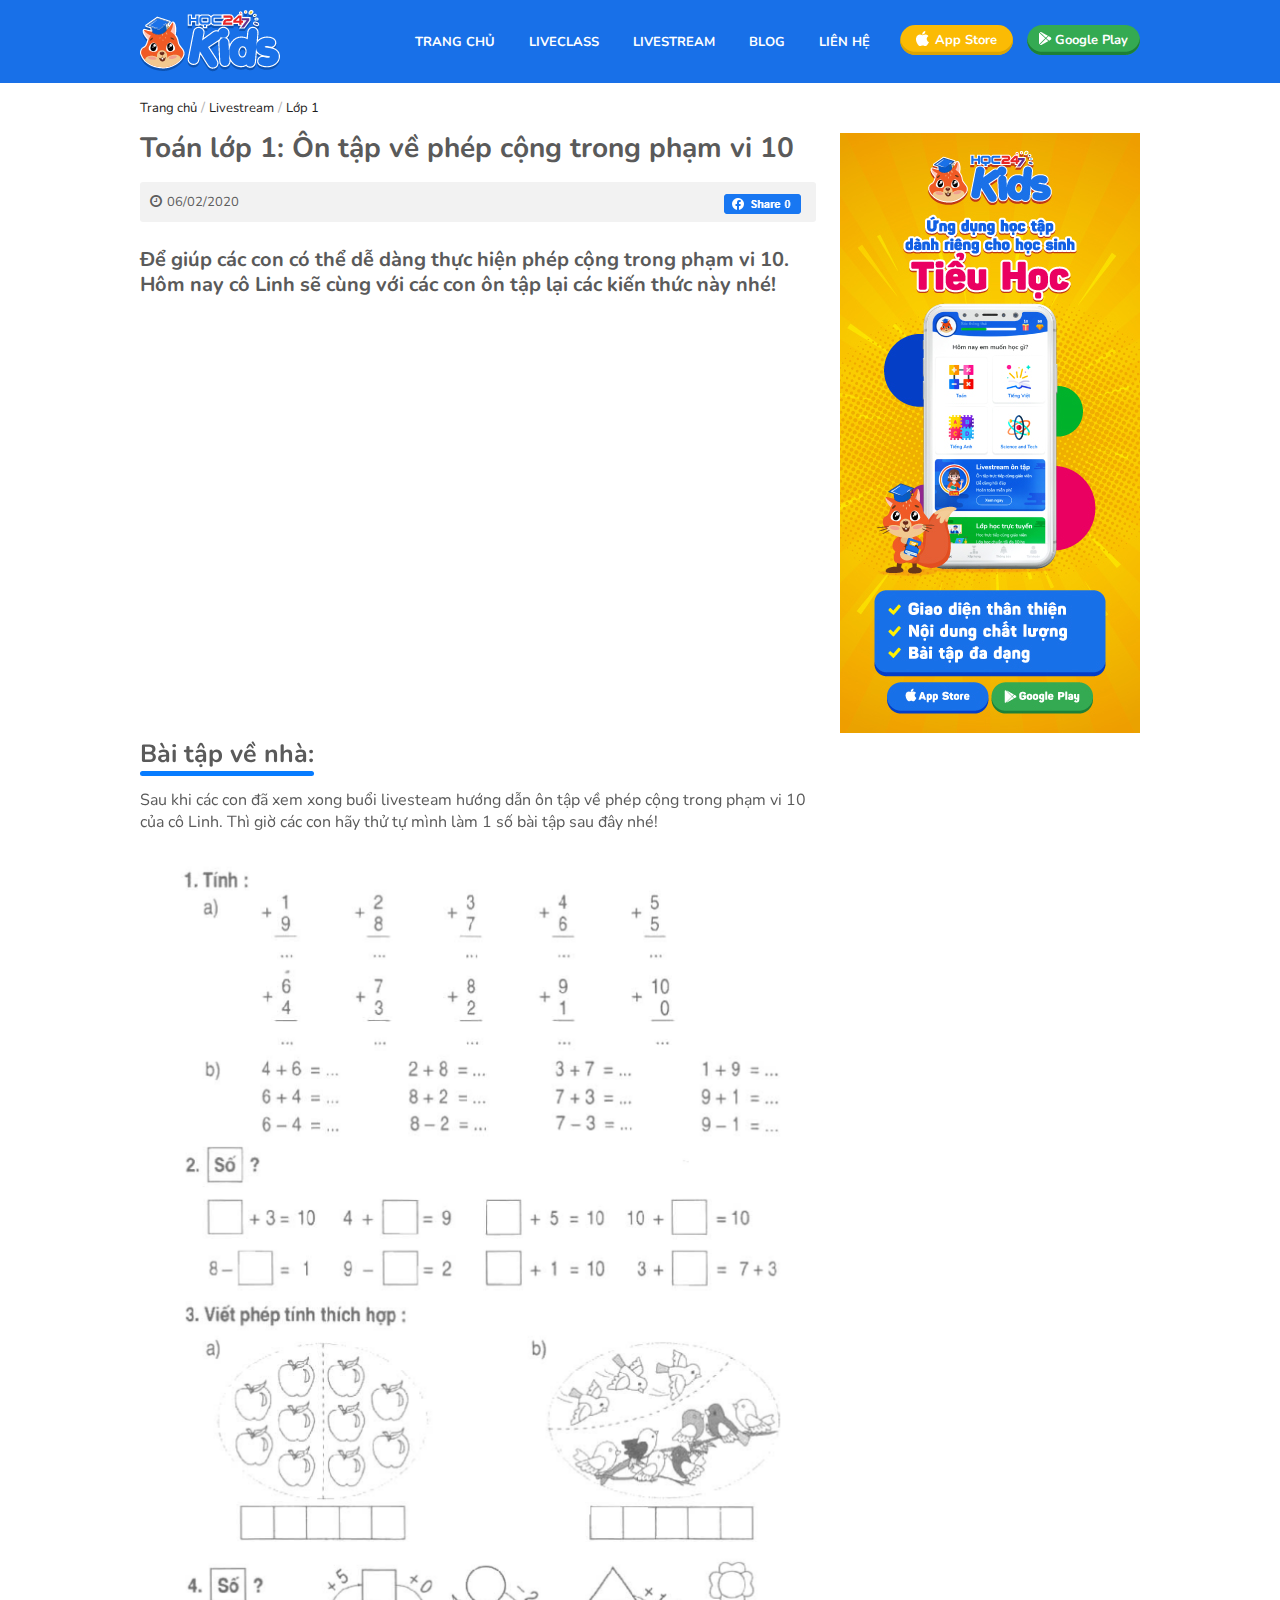
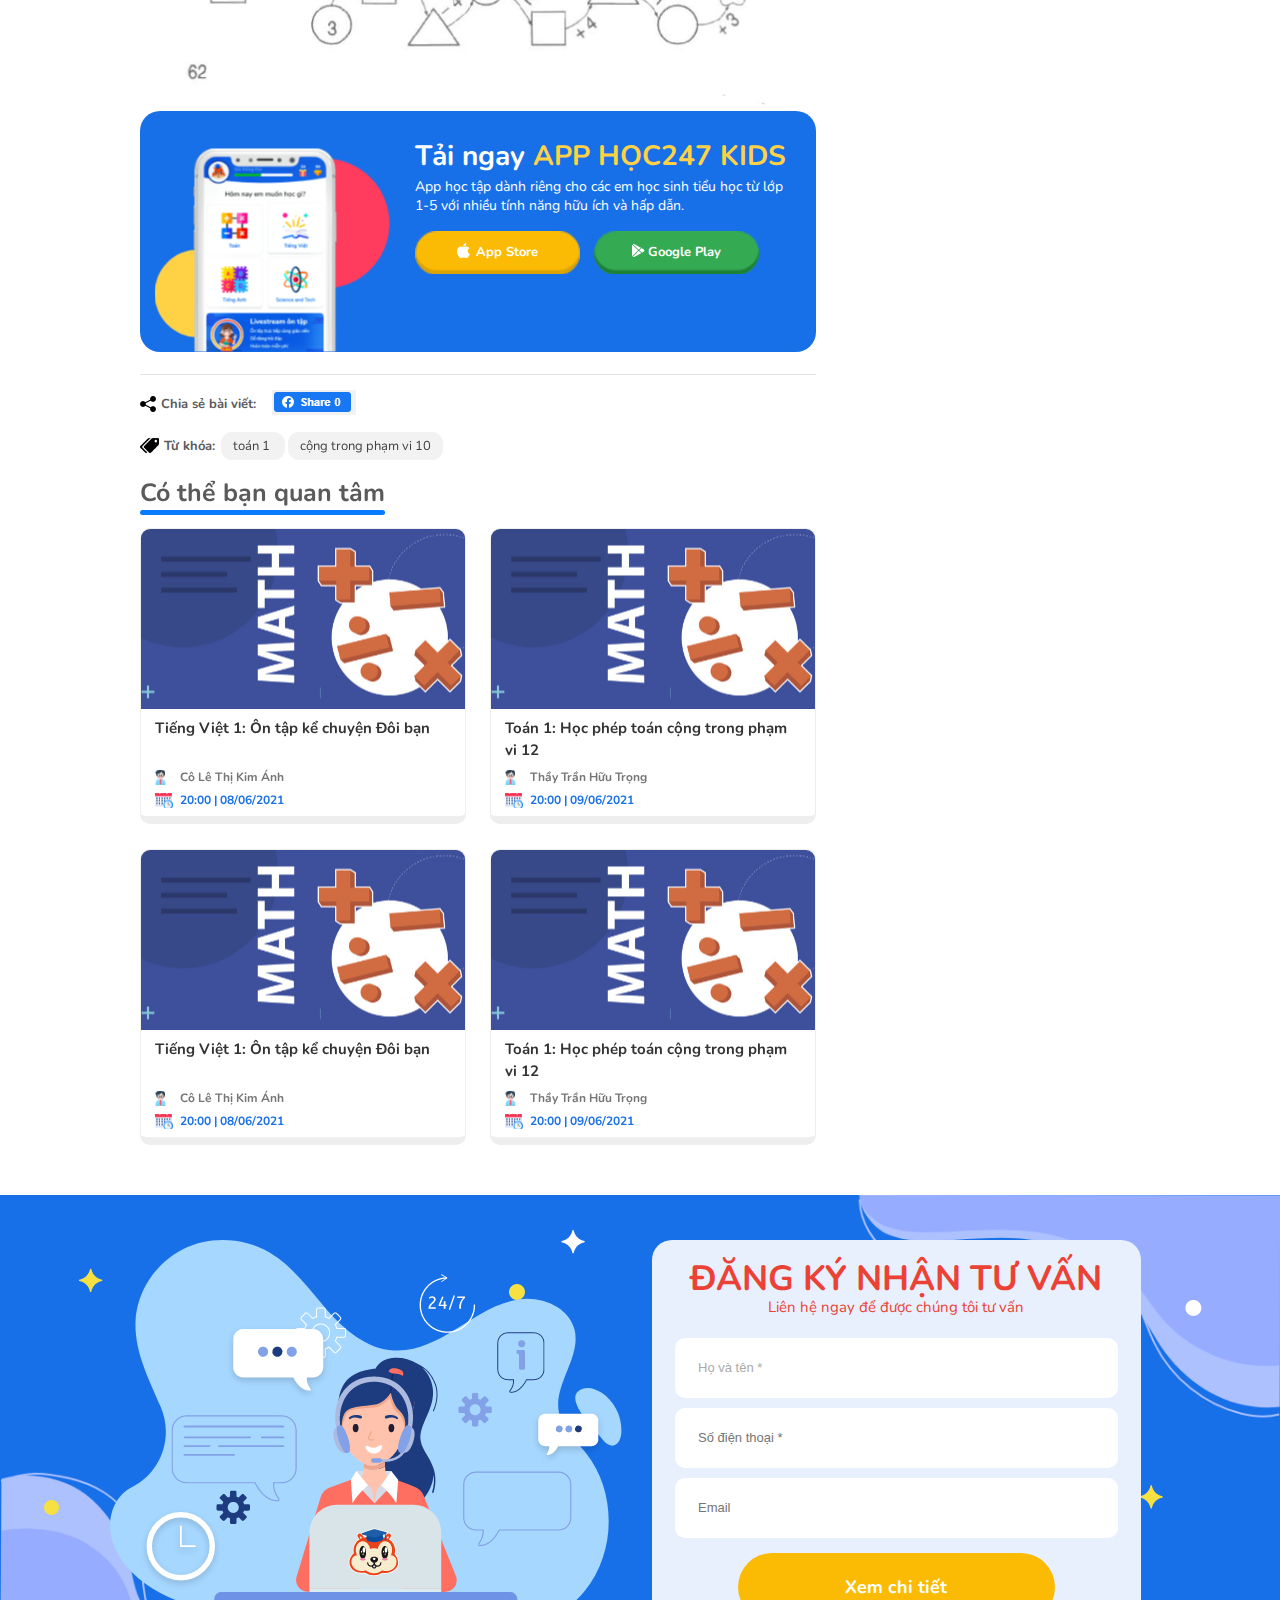
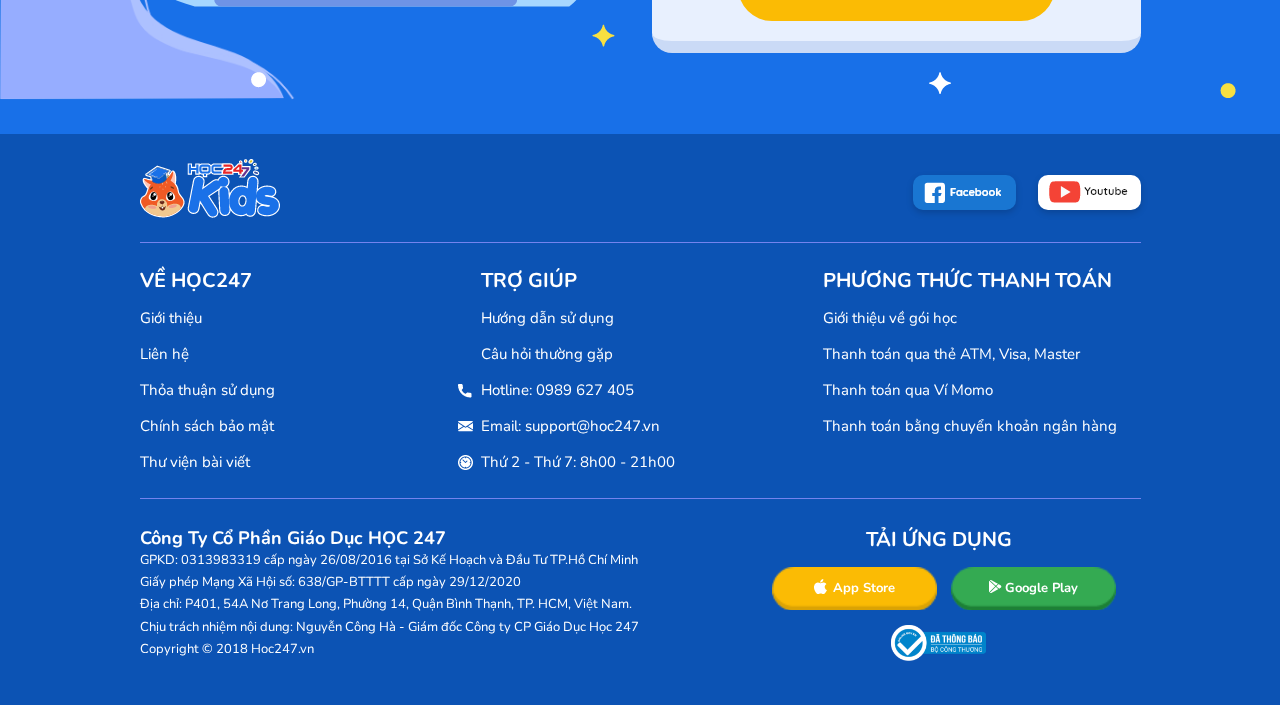
==== commit 197adb6f: "bbbb" ====
--- a/1-10-LiveStream.html
+++ b/1-10-LiveStream.html
@@ -240,12 +240,12 @@
              <div class="footer-top">
                  <div class="container">
                      <div class="row">
-                         <div class="col-sm-12 col-md-2 col-lg-8">
+                         <div class="col-sm-12 col-md-12 col-lg-8">
                              <a href="#" class="footer-logo">
                                  <img src="images/footer-logo.png" />
                              </a>
                          </div>
-                         <div class="col-sm-12 col-md-2 col-lg-4">
+                         <div class="col-sm-12 col-md-12 col-lg-4">
                              <div class="install-app for-mobile">
                                  <div class="title13Bold color-white">TẢI ỨNG DỤNG</div>
                                  <div class="app-store">
@@ -316,7 +316,7 @@
              <div class="footer-bottom">
                  <div class="container">
                      <div class="row">
-                         <div class="col-sm-12 col-md-2 col-lg-7">
+                         <div class="col-sm-12 col-md-12 col-lg-7">
                              <div class="company-info">
                                  <div class="title18Bold color-white">Công Ty Cổ Phần Giáo Dục HỌC 247</div>
                                  <p class="for-mobile color-white regular13">Copyright © 2018 Hoc247.vn</p>
--- a/css/all.css
+++ b/css/all.css
@@ -1,4 +1,4 @@
 ﻿.color-blue{color:#1870e8 !important}.color-red{color:#eb4235 !important}.color-white{color:#fff !important}.color-yellow{color:#ffd245 !important}.color-green{color:#34aa52 !important}h1,h2,h3,h4,h5,h6,p,ul,blockquote,pre,a,abbr,acronym,address,big,cite,code,del,dfn,em,img,ins,kbd,q,s,samp,small,strike,strong,sub,sup,tt,var,b,u,center,dl,dt,dd,fieldset,form,label,legend,table,caption,tbody,tfoot,thead,tr,th,td,article,aside,canvas,details,embed,figure,figcaption,footer,header,hgroup,menu,nav,output,ruby,section,summary,time,mark,audio,video{margin:0;padding:0;border:0;font-size:100%;font:inherit;vertical-align:baseline}article,aside,details,figcaption,figure,footer,header,hgroup,menu,nav,section{display:block}body{margin:0;padding:0}ol,ul{list-style:none}blockquote,q{quotes:none}blockquote:before,blockquote:after,q:before,q:after{content:"";content:none}table{border-collapse:collapse;border-spacing:0}.clear{clear:both}a{outline:none}form,input,textarea{margin:0;padding:0;border:0;font-family:"NiveaOTFBook",Arial,Helvetica,sans-serif;color:#575859}.clearfix:before,.clearfix:after,.row:before,.row:after{content:" ";display:block;overflow:hidden;visibility:hidden;width:0;height:0}.row:after,.clearfix:after{clear:both}.row,.clearfix{zoom:1}.clear{clear:both;display:block;overflow:hidden;visibility:hidden;width:0;height:0}/*!
  *  Font Awesome 4.7.0 by @davegandy - http://fontawesome.io - @fontawesome
  *  License - http://fontawesome.io/license (Font: SIL OFL 1.1, CSS: MIT License)
- */@font-face{font-family:"FontAwesome";src:url("../fonts/fontawesome-webfont.eot?v=4.7.0");src:url("../fonts/fontawesome-webfont.eot?#iefix&v=4.7.0") format("embedded-opentype"),url("../fonts/fontawesome-webfont.woff2?v=4.7.0") format("woff2"),url("../fonts/fontawesome-webfont.woff?v=4.7.0") format("woff"),url("../fonts/fontawesome-webfont.ttf?v=4.7.0") format("truetype"),url("../fonts/fontawesome-webfont.svg?v=4.7.0#fontawesomeregular") format("svg");font-weight:normal;font-style:normal}.fa{display:inline-block;font:normal normal normal 14px/1 FontAwesome;font-size:inherit;text-rendering:auto;-webkit-font-smoothing:antialiased;-moz-osx-font-smoothing:grayscale}.fa-lg{font-size:1.33333333em;line-height:.75em;vertical-align:-15%}.fa-2x{font-size:2em}.fa-3x{font-size:3em}.fa-4x{font-size:4em}.fa-5x{font-size:5em}.fa-fw{width:1.28571429em;text-align:center}.fa-ul{padding-left:0;margin-left:2.14285714em;list-style-type:none}.fa-ul>li{position:relative}.fa-li{position:absolute;left:-2.14285714em;width:2.14285714em;top:.14285714em;text-align:center}.fa-li.fa-lg{left:-1.85714286em}.fa-border{padding:.2em .25em .15em;border:solid .08em #eee;border-radius:.1em}.fa-pull-left{float:left}.fa-pull-right{float:right}.fa.fa-pull-left{margin-right:.3em}.fa.fa-pull-right{margin-left:.3em}.pull-right{float:right}.pull-left{float:left}.fa.pull-left{margin-right:.3em}.fa.pull-right{margin-left:.3em}.fa-spin{-webkit-animation:fa-spin 2s infinite linear;animation:fa-spin 2s infinite linear}.fa-pulse{-webkit-animation:fa-spin 1s infinite steps(8);animation:fa-spin 1s infinite steps(8)}@-webkit-keyframes fa-spin{0%{-webkit-transform:rotate(0deg);transform:rotate(0deg)}100%{-webkit-transform:rotate(359deg);transform:rotate(359deg)}}@keyframes fa-spin{0%{-webkit-transform:rotate(0deg);transform:rotate(0deg)}100%{-webkit-transform:rotate(359deg);transform:rotate(359deg)}}.fa-rotate-90{-ms-filter:"progid:DXImageTransform.Microsoft.BasicImage(rotation=1)";-webkit-transform:rotate(90deg);-ms-transform:rotate(90deg);transform:rotate(90deg)}.fa-rotate-180{-ms-filter:"progid:DXImageTransform.Microsoft.BasicImage(rotation=2)";-webkit-transform:rotate(180deg);-ms-transform:rotate(180deg);transform:rotate(180deg)}.fa-rotate-270{-ms-filter:"progid:DXImageTransform.Microsoft.BasicImage(rotation=3)";-webkit-transform:rotate(270deg);-ms-transform:rotate(270deg);transform:rotate(270deg)}.fa-flip-horizontal{-ms-filter:"progid:DXImageTransform.Microsoft.BasicImage(rotation=0, mirror=1)";-webkit-transform:scale(-1, 1);-ms-transform:scale(-1, 1);transform:scale(-1, 1)}.fa-flip-vertical{-ms-filter:"progid:DXImageTransform.Microsoft.BasicImage(rotation=2, mirror=1)";-webkit-transform:scale(1, -1);-ms-transform:scale(1, -1);transform:scale(1, -1)}:root .fa-rotate-90,:root .fa-rotate-180,:root .fa-rotate-270,:root .fa-flip-horizontal,:root .fa-flip-vertical{filter:none}.fa-stack{position:relative;display:inline-block;width:2em;height:2em;line-height:2em;vertical-align:middle}.fa-stack-1x,.fa-stack-2x{position:absolute;left:0;width:100%;text-align:center}.fa-stack-1x{line-height:inherit}.fa-stack-2x{font-size:2em}.fa-inverse{color:#fff}.fa-glass:before{content:""}.fa-music:before{content:""}.fa-search:before{content:""}.fa-envelope-o:before{content:""}.fa-heart:before{content:""}.fa-star:before{content:""}.fa-star-o:before{content:""}.fa-user:before{content:""}.fa-film:before{content:""}.fa-th-large:before{content:""}.fa-th:before{content:""}.fa-th-list:before{content:""}.fa-check:before{content:""}.fa-remove:before,.fa-close:before,.fa-times:before{content:""}.fa-search-plus:before{content:""}.fa-search-minus:before{content:""}.fa-power-off:before{content:""}.fa-signal:before{content:""}.fa-gear:before,.fa-cog:before{content:""}.fa-trash-o:before{content:""}.fa-home:before{content:""}.fa-file-o:before{content:""}.fa-clock-o:before{content:""}.fa-road:before{content:""}.fa-download:before{content:""}.fa-arrow-circle-o-down:before{content:""}.fa-arrow-circle-o-up:before{content:""}.fa-inbox:before{content:""}.fa-play-circle-o:before{content:""}.fa-rotate-right:before,.fa-repeat:before{content:""}.fa-refresh:before{content:""}.fa-list-alt:before{content:""}.fa-lock:before{content:""}.fa-flag:before{content:""}.fa-headphones:before{content:""}.fa-volume-off:before{content:""}.fa-volume-down:before{content:""}.fa-volume-up:before{content:""}.fa-qrcode:before{content:""}.fa-barcode:before{content:""}.fa-tag:before{content:""}.fa-tags:before{content:""}.fa-book:before{content:""}.fa-bookmark:before{content:""}.fa-print:before{content:""}.fa-camera:before{content:""}.fa-font:before{content:""}.fa-bold:before{content:""}.fa-italic:before{content:""}.fa-text-height:before{content:""}.fa-text-width:before{content:""}.fa-align-left:before{content:""}.fa-align-center:before{content:""}.fa-align-right:before{content:""}.fa-align-justify:before{content:""}.fa-list:before{content:""}.fa-dedent:before,.fa-outdent:before{content:""}.fa-indent:before{content:""}.fa-video-camera:before{content:""}.fa-photo:before,.fa-image:before,.fa-picture-o:before{content:""}.fa-pencil:before{content:""}.fa-map-marker:before{content:""}.fa-adjust:before{content:""}.fa-tint:before{content:""}.fa-edit:before,.fa-pencil-square-o:before{content:""}.fa-share-square-o:before{content:""}.fa-check-square-o:before{content:""}.fa-arrows:before{content:""}.fa-step-backward:before{content:""}.fa-fast-backward:before{content:""}.fa-backward:before{content:""}.fa-play:before{content:""}.fa-pause:before{content:""}.fa-stop:before{content:""}.fa-forward:before{content:""}.fa-fast-forward:before{content:""}.fa-step-forward:before{content:""}.fa-eject:before{content:""}.fa-chevron-left:before{content:""}.fa-chevron-right:before{content:""}.fa-plus-circle:before{content:""}.fa-minus-circle:before{content:""}.fa-times-circle:before{content:""}.fa-check-circle:before{content:""}.fa-question-circle:before{content:""}.fa-info-circle:before{content:""}.fa-crosshairs:before{content:""}.fa-times-circle-o:before{content:""}.fa-check-circle-o:before{content:""}.fa-ban:before{content:""}.fa-arrow-left:before{content:""}.fa-arrow-right:before{content:""}.fa-arrow-up:before{content:""}.fa-arrow-down:before{content:""}.fa-mail-forward:before,.fa-share:before{content:""}.fa-expand:before{content:""}.fa-compress:before{content:""}.fa-plus:before{content:""}.fa-minus:before{content:""}.fa-asterisk:before{content:""}.fa-exclamation-circle:before{content:""}.fa-gift:before{content:""}.fa-leaf:before{content:""}.fa-fire:before{content:""}.fa-eye:before{content:""}.fa-eye-slash:before{content:""}.fa-warning:before,.fa-exclamation-triangle:before{content:""}.fa-plane:before{content:""}.fa-calendar:before{content:""}.fa-random:before{content:""}.fa-comment:before{content:""}.fa-magnet:before{content:""}.fa-chevron-up:before{content:""}.fa-chevron-down:before{content:""}.fa-retweet:before{content:""}.fa-shopping-cart:before{content:""}.fa-folder:before{content:""}.fa-folder-open:before{content:""}.fa-arrows-v:before{content:""}.fa-arrows-h:before{content:""}.fa-bar-chart-o:before,.fa-bar-chart:before{content:""}.fa-twitter-square:before{content:""}.fa-facebook-square:before{content:""}.fa-camera-retro:before{content:""}.fa-key:before{content:""}.fa-gears:before,.fa-cogs:before{content:""}.fa-comments:before{content:""}.fa-thumbs-o-up:before{content:""}.fa-thumbs-o-down:before{content:""}.fa-star-half:before{content:""}.fa-heart-o:before{content:""}.fa-sign-out:before{content:""}.fa-linkedin-square:before{content:""}.fa-thumb-tack:before{content:""}.fa-external-link:before{content:""}.fa-sign-in:before{content:""}.fa-trophy:before{content:""}.fa-github-square:before{content:""}.fa-upload:before{content:""}.fa-lemon-o:before{content:""}.fa-phone:before{content:""}.fa-square-o:before{content:""}.fa-bookmark-o:before{content:""}.fa-phone-square:before{content:""}.fa-twitter:before{content:""}.fa-facebook-f:before,.fa-facebook:before{content:""}.fa-github:before{content:""}.fa-unlock:before{content:""}.fa-credit-card:before{content:""}.fa-feed:before,.fa-rss:before{content:""}.fa-hdd-o:before{content:""}.fa-bullhorn:before{content:""}.fa-bell:before{content:""}.fa-certificate:before{content:""}.fa-hand-o-right:before{content:""}.fa-hand-o-left:before{content:""}.fa-hand-o-up:before{content:""}.fa-hand-o-down:before{content:""}.fa-arrow-circle-left:before{content:""}.fa-arrow-circle-right:before{content:""}.fa-arrow-circle-up:before{content:""}.fa-arrow-circle-down:before{content:""}.fa-globe:before{content:""}.fa-wrench:before{content:""}.fa-tasks:before{content:""}.fa-filter:before{content:""}.fa-briefcase:before{content:""}.fa-arrows-alt:before{content:""}.fa-group:before,.fa-users:before{content:""}.fa-chain:before,.fa-link:before{content:""}.fa-cloud:before{content:""}.fa-flask:before{content:""}.fa-cut:before,.fa-scissors:before{content:""}.fa-copy:before,.fa-files-o:before{content:""}.fa-paperclip:before{content:""}.fa-save:before,.fa-floppy-o:before{content:""}.fa-square:before{content:""}.fa-navicon:before,.fa-reorder:before,.fa-bars:before{content:""}.fa-list-ul:before{content:""}.fa-list-ol:before{content:""}.fa-strikethrough:before{content:""}.fa-underline:before{content:""}.fa-table:before{content:""}.fa-magic:before{content:""}.fa-truck:before{content:""}.fa-pinterest:before{content:""}.fa-pinterest-square:before{content:""}.fa-google-plus-square:before{content:""}.fa-google-plus:before{content:""}.fa-money:before{content:""}.fa-caret-down:before{content:""}.fa-caret-up:before{content:""}.fa-caret-left:before{content:""}.fa-caret-right:before{content:""}.fa-columns:before{content:""}.fa-unsorted:before,.fa-sort:before{content:""}.fa-sort-down:before,.fa-sort-desc:before{content:""}.fa-sort-up:before,.fa-sort-asc:before{content:""}.fa-envelope:before{content:""}.fa-linkedin:before{content:""}.fa-rotate-left:before,.fa-undo:before{content:""}.fa-legal:before,.fa-gavel:before{content:""}.fa-dashboard:before,.fa-tachometer:before{content:""}.fa-comment-o:before{content:""}.fa-comments-o:before{content:""}.fa-flash:before,.fa-bolt:before{content:""}.fa-sitemap:before{content:""}.fa-umbrella:before{content:""}.fa-paste:before,.fa-clipboard:before{content:""}.fa-lightbulb-o:before{content:""}.fa-exchange:before{content:""}.fa-cloud-download:before{content:""}.fa-cloud-upload:before{content:""}.fa-user-md:before{content:""}.fa-stethoscope:before{content:""}.fa-suitcase:before{content:""}.fa-bell-o:before{content:""}.fa-coffee:before{content:""}.fa-cutlery:before{content:""}.fa-file-text-o:before{content:""}.fa-building-o:before{content:""}.fa-hospital-o:before{content:""}.fa-ambulance:before{content:""}.fa-medkit:before{content:""}.fa-fighter-jet:before{content:""}.fa-beer:before{content:""}.fa-h-square:before{content:""}.fa-plus-square:before{content:""}.fa-angle-double-left:before{content:""}.fa-angle-double-right:before{content:""}.fa-angle-double-up:before{content:""}.fa-angle-double-down:before{content:""}.fa-angle-left:before{content:""}.fa-angle-right:before{content:""}.fa-angle-up:before{content:""}.fa-angle-down:before{content:""}.fa-desktop:before{content:""}.fa-laptop:before{content:""}.fa-tablet:before{content:""}.fa-mobile-phone:before,.fa-mobile:before{content:""}.fa-circle-o:before{content:""}.fa-quote-left:before{content:""}.fa-quote-right:before{content:""}.fa-spinner:before{content:""}.fa-circle:before{content:""}.fa-mail-reply:before,.fa-reply:before{content:""}.fa-github-alt:before{content:""}.fa-folder-o:before{content:""}.fa-folder-open-o:before{content:""}.fa-smile-o:before{content:""}.fa-frown-o:before{content:""}.fa-meh-o:before{content:""}.fa-gamepad:before{content:""}.fa-keyboard-o:before{content:""}.fa-flag-o:before{content:""}.fa-flag-checkered:before{content:""}.fa-terminal:before{content:""}.fa-code:before{content:""}.fa-mail-reply-all:before,.fa-reply-all:before{content:""}.fa-star-half-empty:before,.fa-star-half-full:before,.fa-star-half-o:before{content:""}.fa-location-arrow:before{content:""}.fa-crop:before{content:""}.fa-code-fork:before{content:""}.fa-unlink:before,.fa-chain-broken:before{content:""}.fa-question:before{content:""}.fa-info:before{content:""}.fa-exclamation:before{content:""}.fa-superscript:before{content:""}.fa-subscript:before{content:""}.fa-eraser:before{content:""}.fa-puzzle-piece:before{content:""}.fa-microphone:before{content:""}.fa-microphone-slash:before{content:""}.fa-shield:before{content:""}.fa-calendar-o:before{content:""}.fa-fire-extinguisher:before{content:""}.fa-rocket:before{content:""}.fa-maxcdn:before{content:""}.fa-chevron-circle-left:before{content:""}.fa-chevron-circle-right:before{content:""}.fa-chevron-circle-up:before{content:""}.fa-chevron-circle-down:before{content:""}.fa-html5:before{content:""}.fa-css3:before{content:""}.fa-anchor:before{content:""}.fa-unlock-alt:before{content:""}.fa-bullseye:before{content:""}.fa-ellipsis-h:before{content:""}.fa-ellipsis-v:before{content:""}.fa-rss-square:before{content:""}.fa-play-circle:before{content:""}.fa-ticket:before{content:""}.fa-minus-square:before{content:""}.fa-minus-square-o:before{content:""}.fa-level-up:before{content:""}.fa-level-down:before{content:""}.fa-check-square:before{content:""}.fa-pencil-square:before{content:""}.fa-external-link-square:before{content:""}.fa-share-square:before{content:""}.fa-compass:before{content:""}.fa-toggle-down:before,.fa-caret-square-o-down:before{content:""}.fa-toggle-up:before,.fa-caret-square-o-up:before{content:""}.fa-toggle-right:before,.fa-caret-square-o-right:before{content:""}.fa-euro:before,.fa-eur:before{content:""}.fa-gbp:before{content:""}.fa-dollar:before,.fa-usd:before{content:""}.fa-rupee:before,.fa-inr:before{content:""}.fa-cny:before,.fa-rmb:before,.fa-yen:before,.fa-jpy:before{content:""}.fa-ruble:before,.fa-rouble:before,.fa-rub:before{content:""}.fa-won:before,.fa-krw:before{content:""}.fa-bitcoin:before,.fa-btc:before{content:""}.fa-file:before{content:""}.fa-file-text:before{content:""}.fa-sort-alpha-asc:before{content:""}.fa-sort-alpha-desc:before{content:""}.fa-sort-amount-asc:before{content:""}.fa-sort-amount-desc:before{content:""}.fa-sort-numeric-asc:before{content:""}.fa-sort-numeric-desc:before{content:""}.fa-thumbs-up:before{content:""}.fa-thumbs-down:before{content:""}.fa-youtube-square:before{content:""}.fa-youtube:before{content:""}.fa-xing:before{content:""}.fa-xing-square:before{content:""}.fa-youtube-play:before{content:""}.fa-dropbox:before{content:""}.fa-stack-overflow:before{content:""}.fa-instagram:before{content:""}.fa-flickr:before{content:""}.fa-adn:before{content:""}.fa-bitbucket:before{content:""}.fa-bitbucket-square:before{content:""}.fa-tumblr:before{content:""}.fa-tumblr-square:before{content:""}.fa-long-arrow-down:before{content:""}.fa-long-arrow-up:before{content:""}.fa-long-arrow-left:before{content:""}.fa-long-arrow-right:before{content:""}.fa-apple:before{content:""}.fa-windows:before{content:""}.fa-android:before{content:""}.fa-linux:before{content:""}.fa-dribbble:before{content:""}.fa-skype:before{content:""}.fa-foursquare:before{content:""}.fa-trello:before{content:""}.fa-female:before{content:""}.fa-male:before{content:""}.fa-gittip:before,.fa-gratipay:before{content:""}.fa-sun-o:before{content:""}.fa-moon-o:before{content:""}.fa-archive:before{content:""}.fa-bug:before{content:""}.fa-vk:before{content:""}.fa-weibo:before{content:""}.fa-renren:before{content:""}.fa-pagelines:before{content:""}.fa-stack-exchange:before{content:""}.fa-arrow-circle-o-right:before{content:""}.fa-arrow-circle-o-left:before{content:""}.fa-toggle-left:before,.fa-caret-square-o-left:before{content:""}.fa-dot-circle-o:before{content:""}.fa-wheelchair:before{content:""}.fa-vimeo-square:before{content:""}.fa-turkish-lira:before,.fa-try:before{content:""}.fa-plus-square-o:before{content:""}.fa-space-shuttle:before{content:""}.fa-slack:before{content:""}.fa-envelope-square:before{content:""}.fa-wordpress:before{content:""}.fa-openid:before{content:""}.fa-institution:before,.fa-bank:before,.fa-university:before{content:""}.fa-mortar-board:before,.fa-graduation-cap:before{content:""}.fa-yahoo:before{content:""}.fa-google:before{content:""}.fa-reddit:before{content:""}.fa-reddit-square:before{content:""}.fa-stumbleupon-circle:before{content:""}.fa-stumbleupon:before{content:""}.fa-delicious:before{content:""}.fa-digg:before{content:""}.fa-pied-piper-pp:before{content:""}.fa-pied-piper-alt:before{content:""}.fa-drupal:before{content:""}.fa-joomla:before{content:""}.fa-language:before{content:""}.fa-fax:before{content:""}.fa-building:before{content:""}.fa-child:before{content:""}.fa-paw:before{content:""}.fa-spoon:before{content:""}.fa-cube:before{content:""}.fa-cubes:before{content:""}.fa-behance:before{content:""}.fa-behance-square:before{content:""}.fa-steam:before{content:""}.fa-steam-square:before{content:""}.fa-recycle:before{content:""}.fa-automobile:before,.fa-car:before{content:""}.fa-cab:before,.fa-taxi:before{content:""}.fa-tree:before{content:""}.fa-spotify:before{content:""}.fa-deviantart:before{content:""}.fa-soundcloud:before{content:""}.fa-database:before{content:""}.fa-file-pdf-o:before{content:""}.fa-file-word-o:before{content:""}.fa-file-excel-o:before{content:""}.fa-file-powerpoint-o:before{content:""}.fa-file-photo-o:before,.fa-file-picture-o:before,.fa-file-image-o:before{content:""}.fa-file-zip-o:before,.fa-file-archive-o:before{content:""}.fa-file-sound-o:before,.fa-file-audio-o:before{content:""}.fa-file-movie-o:before,.fa-file-video-o:before{content:""}.fa-file-code-o:before{content:""}.fa-vine:before{content:""}.fa-codepen:before{content:""}.fa-jsfiddle:before{content:""}.fa-life-bouy:before,.fa-life-buoy:before,.fa-life-saver:before,.fa-support:before,.fa-life-ring:before{content:""}.fa-circle-o-notch:before{content:""}.fa-ra:before,.fa-resistance:before,.fa-rebel:before{content:""}.fa-ge:before,.fa-empire:before{content:""}.fa-git-square:before{content:""}.fa-git:before{content:""}.fa-y-combinator-square:before,.fa-yc-square:before,.fa-hacker-news:before{content:""}.fa-tencent-weibo:before{content:""}.fa-qq:before{content:""}.fa-wechat:before,.fa-weixin:before{content:""}.fa-send:before,.fa-paper-plane:before{content:""}.fa-send-o:before,.fa-paper-plane-o:before{content:""}.fa-history:before{content:""}.fa-circle-thin:before{content:""}.fa-header:before{content:""}.fa-paragraph:before{content:""}.fa-sliders:before{content:""}.fa-share-alt:before{content:""}.fa-share-alt-square:before{content:""}.fa-bomb:before{content:""}.fa-soccer-ball-o:before,.fa-futbol-o:before{content:""}.fa-tty:before{content:""}.fa-binoculars:before{content:""}.fa-plug:before{content:""}.fa-slideshare:before{content:""}.fa-twitch:before{content:""}.fa-yelp:before{content:""}.fa-newspaper-o:before{content:""}.fa-wifi:before{content:""}.fa-calculator:before{content:""}.fa-paypal:before{content:""}.fa-google-wallet:before{content:""}.fa-cc-visa:before{content:""}.fa-cc-mastercard:before{content:""}.fa-cc-discover:before{content:""}.fa-cc-amex:before{content:""}.fa-cc-paypal:before{content:""}.fa-cc-stripe:before{content:""}.fa-bell-slash:before{content:""}.fa-bell-slash-o:before{content:""}.fa-trash:before{content:""}.fa-copyright:before{content:""}.fa-at:before{content:""}.fa-eyedropper:before{content:""}.fa-paint-brush:before{content:""}.fa-birthday-cake:before{content:""}.fa-area-chart:before{content:""}.fa-pie-chart:before{content:""}.fa-line-chart:before{content:""}.fa-lastfm:before{content:""}.fa-lastfm-square:before{content:""}.fa-toggle-off:before{content:""}.fa-toggle-on:before{content:""}.fa-bicycle:before{content:""}.fa-bus:before{content:""}.fa-ioxhost:before{content:""}.fa-angellist:before{content:""}.fa-cc:before{content:""}.fa-shekel:before,.fa-sheqel:before,.fa-ils:before{content:""}.fa-meanpath:before{content:""}.fa-buysellads:before{content:""}.fa-connectdevelop:before{content:""}.fa-dashcube:before{content:""}.fa-forumbee:before{content:""}.fa-leanpub:before{content:""}.fa-sellsy:before{content:""}.fa-shirtsinbulk:before{content:""}.fa-simplybuilt:before{content:""}.fa-skyatlas:before{content:""}.fa-cart-plus:before{content:""}.fa-cart-arrow-down:before{content:""}.fa-diamond:before{content:""}.fa-ship:before{content:""}.fa-user-secret:before{content:""}.fa-motorcycle:before{content:""}.fa-street-view:before{content:""}.fa-heartbeat:before{content:""}.fa-venus:before{content:""}.fa-mars:before{content:""}.fa-mercury:before{content:""}.fa-intersex:before,.fa-transgender:before{content:""}.fa-transgender-alt:before{content:""}.fa-venus-double:before{content:""}.fa-mars-double:before{content:""}.fa-venus-mars:before{content:""}.fa-mars-stroke:before{content:""}.fa-mars-stroke-v:before{content:""}.fa-mars-stroke-h:before{content:""}.fa-neuter:before{content:""}.fa-genderless:before{content:""}.fa-facebook-official:before{content:""}.fa-pinterest-p:before{content:""}.fa-whatsapp:before{content:""}.fa-server:before{content:""}.fa-user-plus:before{content:""}.fa-user-times:before{content:""}.fa-hotel:before,.fa-bed:before{content:""}.fa-viacoin:before{content:""}.fa-train:before{content:""}.fa-subway:before{content:""}.fa-medium:before{content:""}.fa-yc:before,.fa-y-combinator:before{content:""}.fa-optin-monster:before{content:""}.fa-opencart:before{content:""}.fa-expeditedssl:before{content:""}.fa-battery-4:before,.fa-battery:before,.fa-battery-full:before{content:""}.fa-battery-3:before,.fa-battery-three-quarters:before{content:""}.fa-battery-2:before,.fa-battery-half:before{content:""}.fa-battery-1:before,.fa-battery-quarter:before{content:""}.fa-battery-0:before,.fa-battery-empty:before{content:""}.fa-mouse-pointer:before{content:""}.fa-i-cursor:before{content:""}.fa-object-group:before{content:""}.fa-object-ungroup:before{content:""}.fa-sticky-note:before{content:""}.fa-sticky-note-o:before{content:""}.fa-cc-jcb:before{content:""}.fa-cc-diners-club:before{content:""}.fa-clone:before{content:""}.fa-balance-scale:before{content:""}.fa-hourglass-o:before{content:""}.fa-hourglass-1:before,.fa-hourglass-start:before{content:""}.fa-hourglass-2:before,.fa-hourglass-half:before{content:""}.fa-hourglass-3:before,.fa-hourglass-end:before{content:""}.fa-hourglass:before{content:""}.fa-hand-grab-o:before,.fa-hand-rock-o:before{content:""}.fa-hand-stop-o:before,.fa-hand-paper-o:before{content:""}.fa-hand-scissors-o:before{content:""}.fa-hand-lizard-o:before{content:""}.fa-hand-spock-o:before{content:""}.fa-hand-pointer-o:before{content:""}.fa-hand-peace-o:before{content:""}.fa-trademark:before{content:""}.fa-registered:before{content:""}.fa-creative-commons:before{content:""}.fa-gg:before{content:""}.fa-gg-circle:before{content:""}.fa-tripadvisor:before{content:""}.fa-odnoklassniki:before{content:""}.fa-odnoklassniki-square:before{content:""}.fa-get-pocket:before{content:""}.fa-wikipedia-w:before{content:""}.fa-safari:before{content:""}.fa-chrome:before{content:""}.fa-firefox:before{content:""}.fa-opera:before{content:""}.fa-internet-explorer:before{content:""}.fa-tv:before,.fa-television:before{content:""}.fa-contao:before{content:""}.fa-500px:before{content:""}.fa-amazon:before{content:""}.fa-calendar-plus-o:before{content:""}.fa-calendar-minus-o:before{content:""}.fa-calendar-times-o:before{content:""}.fa-calendar-check-o:before{content:""}.fa-industry:before{content:""}.fa-map-pin:before{content:""}.fa-map-signs:before{content:""}.fa-map-o:before{content:""}.fa-map:before{content:""}.fa-commenting:before{content:""}.fa-commenting-o:before{content:""}.fa-houzz:before{content:""}.fa-vimeo:before{content:""}.fa-black-tie:before{content:""}.fa-fonticons:before{content:""}.fa-reddit-alien:before{content:""}.fa-edge:before{content:""}.fa-credit-card-alt:before{content:""}.fa-codiepie:before{content:""}.fa-modx:before{content:""}.fa-fort-awesome:before{content:""}.fa-usb:before{content:""}.fa-product-hunt:before{content:""}.fa-mixcloud:before{content:""}.fa-scribd:before{content:""}.fa-pause-circle:before{content:""}.fa-pause-circle-o:before{content:""}.fa-stop-circle:before{content:""}.fa-stop-circle-o:before{content:""}.fa-shopping-bag:before{content:""}.fa-shopping-basket:before{content:""}.fa-hashtag:before{content:""}.fa-bluetooth:before{content:""}.fa-bluetooth-b:before{content:""}.fa-percent:before{content:""}.fa-gitlab:before{content:""}.fa-wpbeginner:before{content:""}.fa-wpforms:before{content:""}.fa-envira:before{content:""}.fa-universal-access:before{content:""}.fa-wheelchair-alt:before{content:""}.fa-question-circle-o:before{content:""}.fa-blind:before{content:""}.fa-audio-description:before{content:""}.fa-volume-control-phone:before{content:""}.fa-braille:before{content:""}.fa-assistive-listening-systems:before{content:""}.fa-asl-interpreting:before,.fa-american-sign-language-interpreting:before{content:""}.fa-deafness:before,.fa-hard-of-hearing:before,.fa-deaf:before{content:""}.fa-glide:before{content:""}.fa-glide-g:before{content:""}.fa-signing:before,.fa-sign-language:before{content:""}.fa-low-vision:before{content:""}.fa-viadeo:before{content:""}.fa-viadeo-square:before{content:""}.fa-snapchat:before{content:""}.fa-snapchat-ghost:before{content:""}.fa-snapchat-square:before{content:""}.fa-pied-piper:before{content:""}.fa-first-order:before{content:""}.fa-yoast:before{content:""}.fa-themeisle:before{content:""}.fa-google-plus-circle:before,.fa-google-plus-official:before{content:""}.fa-fa:before,.fa-font-awesome:before{content:""}.fa-handshake-o:before{content:""}.fa-envelope-open:before{content:""}.fa-envelope-open-o:before{content:""}.fa-linode:before{content:""}.fa-address-book:before{content:""}.fa-address-book-o:before{content:""}.fa-vcard:before,.fa-address-card:before{content:""}.fa-vcard-o:before,.fa-address-card-o:before{content:""}.fa-user-circle:before{content:""}.fa-user-circle-o:before{content:""}.fa-user-o:before{content:""}.fa-id-badge:before{content:""}.fa-drivers-license:before,.fa-id-card:before{content:""}.fa-drivers-license-o:before,.fa-id-card-o:before{content:""}.fa-quora:before{content:""}.fa-free-code-camp:before{content:""}.fa-telegram:before{content:""}.fa-thermometer-4:before,.fa-thermometer:before,.fa-thermometer-full:before{content:""}.fa-thermometer-3:before,.fa-thermometer-three-quarters:before{content:""}.fa-thermometer-2:before,.fa-thermometer-half:before{content:""}.fa-thermometer-1:before,.fa-thermometer-quarter:before{content:""}.fa-thermometer-0:before,.fa-thermometer-empty:before{content:""}.fa-shower:before{content:""}.fa-bathtub:before,.fa-s15:before,.fa-bath:before{content:""}.fa-podcast:before{content:""}.fa-window-maximize:before{content:""}.fa-window-minimize:before{content:""}.fa-window-restore:before{content:""}.fa-times-rectangle:before,.fa-window-close:before{content:""}.fa-times-rectangle-o:before,.fa-window-close-o:before{content:""}.fa-bandcamp:before{content:""}.fa-grav:before{content:""}.fa-etsy:before{content:""}.fa-imdb:before{content:""}.fa-ravelry:before{content:""}.fa-eercast:before{content:""}.fa-microchip:before{content:""}.fa-snowflake-o:before{content:""}.fa-superpowers:before{content:""}.fa-wpexplorer:before{content:""}.fa-meetup:before{content:""}.sr-only{position:absolute;width:1px;height:1px;padding:0;margin:-1px;overflow:hidden;clip:rect(0, 0, 0, 0);border:0}.sr-only-focusable:active,.sr-only-focusable:focus{position:static;width:auto;height:auto;margin:0;overflow:visible;clip:auto}.hasScrollingBar{position:relative;height:100vh;overflow-x:hidden;scroll-behavior:smooth}.hasScrollingBar::-webkit-scrollbar{width:5px;height:0}.hasScrollingBar::-webkit-scrollbar-track{margin:0px 15px 0}.hasScrollingBar::-webkit-scrollbar-thumb{background:#3e6bb2;border-radius:5px;margin-right:10px;box-shadow:none}.hasScrollingBar:hover::-webkit-scrollbar-thumb{background:#3e6bb2}.hasScrollingBar::-webkit-scrollbar-thumb:hover{background:rgba(255,255,255,.55)}.checkbox-control,.radio-control{width:100%;position:relative;display:block;min-height:23px;padding-right:25px}.checkbox-control [type=checkbox]:not(:checked),.checkbox-control [type=radio]:not(:checked),.radio-control [type=checkbox]:not(:checked),.radio-control [type=radio]:not(:checked){position:absolute;pointer-events:none;opacity:0}.checkbox-control [type=checkbox]:checked,.checkbox-control [type=radio]:checked,.radio-control [type=checkbox]:checked,.radio-control [type=radio]:checked{position:absolute;pointer-events:none;opacity:0}.checkbox-control:focus,.radio-control:focus{outline:none}.checkbox-control:active,.radio-control:active{outline:none}.checkbox-control .custom-control-input:focus~.custom-control-label::before,.radio-control .custom-control-input:focus~.custom-control-label::before{box-shadow:none}.checkbox-control input:checked~label:before,.radio-control input:checked~label:before{background:url("../images/icons/shapes-and-symbols.png") 7px center no-repeat transparent !important}.checkbox-control label:before,.radio-control label:before{content:"";background:transparent;border:solid 1px #e2e2e2;outline:none;border-radius:5px;width:31px;position:absolute;height:31px}.checkbox-control label span,.radio-control label span{padding-left:35px;padding-top:0;display:inline-block;font-size:13px;line-height:17px}.checkbox-control label a,.radio-control label a{color:#118aef}.checkbox-control span.s-label,.radio-control span.s-label{font-family:"Nunito",sans-serif;font-size:14px;line-height:24px;font-weight:400;position:relative;margin-left:35px;cursor:pointer;top:0}.checkbox-control.w24px label:before,.radio-control.w24px label:before{width:24px;height:24px}.checkbox-control.w24px input:checked~label:before,.radio-control.w24px input:checked~label:before{background:url(../images/icons/shapes-and-symbols.png) 5px center no-repeat transparent !important;background-size:16px !important}.checkbox-control.w24px label span,.radio-control.w24px label span{padding-left:35px;padding-top:5px}.checkbox-control.w20px,.radio-control.w20px{min-height:20px}.checkbox-control.w20px label:before,.radio-control.w20px label:before{width:20px;height:20px}.checkbox-control.w20px input:checked~label:before,.radio-control.w20px input:checked~label:before{background:url(../images/icons/shapes-and-symbols.png) 4px center no-repeat transparent !important;background-size:12px !important}.checkbox-control.w20px label span,.radio-control.w20px label span{padding-left:32px;padding-top:0}.checkbox-control.w28 label:before,.checkbox-control.w28 label:after,.radio-control.w28 label:before,.radio-control.w28 label:after{content:"";width:28px;height:28px;top:50%;margin-top:-14px}.checkbox-control.w28 input:checked~label:before,.radio-control.w28 input:checked~label:before{background:transparent !important}.checkbox-control.w28 input:checked~label:after,.radio-control.w28 input:checked~label:after{position:absolute}.dropdown-toggle::after{border-top:6px solid;border-right:6px solid transparent;border-bottom:0;border-left:6px solid transparent}.common-text-field[type=text]{height:35px;border-radius:5px;padding-left:15px}.common-text-field[type=text]::-webkit-input-placeholder{color:#333}.common-text-field[type=text]:-moz-placeholder{color:#333;opacity:1}.common-text-field[type=text]::-moz-placeholder{color:#333;opacity:1}.common-text-field[type=text]:-ms-input-placeholder{color:#333}.common-text-field[type=text]::-ms-input-placeholder{color:#333}.common-text-field[type=text]::placeholder{color:#333}.toggle-style input[type=checkbox]{height:0;width:0;visibility:hidden}.toggle-style label{cursor:pointer;text-indent:-9999px;width:42px;height:21px;background:#fff;display:block;border-radius:13px;border:1px solid #e2e2e2;position:relative;top:5px;margin-right:3px}.toggle-style label:after{content:"";position:absolute;top:0px;left:0px;width:21px;height:21px;background:#e2e2e2;border-radius:90px;transition:.3s}.toggle-style input:checked+label{background:#fff}.toggle-style input:checked+label:after{left:100%;transform:translateX(-100%);background:#118aef}.toggle-style label:active:after{width:21px}.toggle-style label{display:inline-block}.toggle-style span{font-size:13px}.small-chk .checkbox-control label:before{width:20px;height:20px}.small-chk .checkbox-control label span{font-size:15px;padding-left:32px;padding-top:1px;line-height:23px}.small-chk .checkbox-control input:checked~label:before{background-size:12px !important;background-position:center !important}.btn-orange-30{background:url(../images/btn-orange-30.png) no-repeat;height:30px;width:100%;min-width:113px;display:inline-block}.btn-orange-30.h43{height:43px;line-height:43px;min-width:165px;background-size:cover}.btn-orange-68{background:url(../images/btn-orange-68.png) no-repeat;height:68px;line-height:68px;min-width:317px;text-align:center;display:inline-block;color:#fff}.btn-green-30{background:url(../images/btn-green-30.png) no-repeat;height:30px;width:100%;min-width:113px;display:inline-block}.btn-green-30.h43{height:43px;line-height:43px;min-width:165px;background-size:cover}.custom-button-checkbox{border:1px solid #eee;display:inline-block;border-radius:5px;position:relative;overflow:hidden}.custom-button-checkbox .checkbox-item{display:inline-block;position:relative;cursor:pointer;font-size:29px;user-select:none;padding-left:40px;background:#fafbfc;float:left;width:50px;height:40px}.custom-button-checkbox .checkbox-item:last-child:after{display:none}.custom-button-checkbox .checkbox-item:after{content:"";display:inline-block;height:26px;width:1px;background:#e2e2e2;position:relative;z-index:1;float:right;margin-top:2px}.custom-button-checkbox .checkbox-item input{position:absolute;opacity:0;cursor:pointer;height:0;width:0}.custom-button-checkbox .checkbox-item .checkmark{position:absolute;top:0;left:0;width:50px;height:40px;background:#fafbfc}.custom-button-checkbox .checkbox-item:hover .checkmark{background:#ccc}.custom-button-checkbox .checkbox-item .checkmark:after{content:"";position:absolute;display:none}.custom-button-checkbox .checkbox-item .checkmark:after{top:50%;left:50%;width:5px;height:10px;border:solid #fff;border-width:0 3px 3px 0;transform:translate(-50%, -50%) rotate(45deg)}.custom-button-checkbox .checkbox-item input:checked~.checkmark{background:#0ab410}.custom-select{background:#fff url(../images/icons/arrow-select.svg) no-repeat right .75rem center;display:inline-block;width:100%;padding:.375rem 1.75rem .375rem .75rem;line-height:1.5;color:#bcbcbc;vertical-align:middle;background-size:6px;height:40px;width:100%;font-family:"Nunito",sans-serif;font-size:13px;line-height:1.1;font-weight:400;-moz-border-radius:5px;-webkit-border-radius:5px;border-radius:5px;-khtml-border-radius:5px;border:1px solid #e2e2e2;-webkit-appearance:none;-moz-appearance:none;appearance:none;outline:none}.custom-select:focus,.custom-select:active{box-shadow:none}.custom-select.w187{width:187px;margin-right:10px}input[type=text]{border:solid 1px #ccc;-moz-border-radius:13px;-webkit-border-radius:13px;border-radius:13px;-khtml-border-radius:13px;height:26px}input[type=text]::-webkit-input-placeholder{color:#aaa}input[type=text]:-moz-placeholder{color:#aaa;opacity:1}input[type=text]::-moz-placeholder{color:#aaa;opacity:1}input[type=text]:-ms-input-placeholder{color:#aaa}input[type=text]::-ms-input-placeholder{color:#aaa}input[type=text]::placeholder{color:#aaa}input.common-input{-moz-border-radius:5px;-webkit-border-radius:5px;border-radius:5px;-khtml-border-radius:5px;height:40px;padding:0 15px;line-height:40px}textarea.common-textarea{-moz-border-radius:5px;-webkit-border-radius:5px;border-radius:5px;-khtml-border-radius:5px;font-size:15px;padding:0 15px;padding-top:15px;line-height:23px;border:solid 1px #ccc;width:100%}textarea.common-textarea.h124{height:124px;resize:none}.select-wrapper{margin:auto;max-width:600px;width:calc(100% - 40px)}.select-pure__select{align-items:center;background:#fff;border-radius:4px;border:1px solid rgba(0,0,0,.15);box-shadow:0 2px 4px rgba(0,0,0,.04);box-sizing:border-box;color:#363b3e;cursor:pointer;display:flex;font-size:16px;font-weight:500;justify-content:left;min-height:40px;padding:5px 15px;position:relative;transition:.2s;width:100%}.select-pure__select:after{content:"";border-top:6px solid;border-right:6px solid transparent;border-bottom:0;border-left:6px solid transparent;display:inline-block;width:0;height:0;margin-left:.255em;vertical-align:.255em;content:"";color:#333;position:absolute;right:15px}.select-pure__options{border-radius:4px;border:1px solid #e2e2e2;box-sizing:border-box;color:#333;display:none;left:0;max-height:221px;overflow-y:scroll;position:absolute;top:50px;width:100%;z-index:5;font-size:13px}.select-pure__select--opened .select-pure__options{display:block}.select-pure__option{background:#fff;border-bottom:1px solid #e4e4e4;box-sizing:border-box;height:40px;line-height:25px;padding:10px}.select-pure__option--selected{color:#e4e4e4;cursor:initial;pointer-events:none}.select-pure__option--hidden{display:none}.select-pure__selected-label{background:#fff;border-radius:4px;color:#333;cursor:initial;display:inline-block;margin:5px 10px 5px 0;padding:3px 7px}.select-pure__selected-label:last-of-type{margin-right:0}.select-pure__selected-label i{cursor:pointer;display:inline-block;margin-left:7px}.select-pure__selected-label i:hover{color:#e4e4e4}.select-pure__autocomplete{background:#fff;border-bottom:1px solid #e2e2e2;border-left:none;border-right:none;border-top:none;box-sizing:border-box;font-size:13px;outline:none;padding:10px;width:100%}.select-pure__placeholder{font-size:13px;color:#999}.select-pure__placeholder.select-pure__placeholder--hidden{display:none}.select-pure__selected-label{background:#fafbfc;margin:0;margin-right:10px;border:1px solid #e2e2e2;border-radius:5px;font-size:13px;color:#000}.select-pure__selected-label img{position:relative;top:3px;margin-left:5px}.col-2dot4,.col-sm-2dot4,.col-md-2dot4,.col-lg-2dot4,.col-xl-2dot4{position:relative;width:100%;min-height:1px;padding-right:15px;padding-left:15px}.col-2dot4{-webkit-box-flex:0;-ms-flex:0 0 20%;flex:0 0 20%;max-width:20%}@media(min-width: 540px){.col-sm-2dot4{-webkit-box-flex:0;-ms-flex:0 0 20%;flex:0 0 20%;max-width:20%}}@media(min-width: 720px){.col-md-2dot4{-webkit-box-flex:0;-ms-flex:0 0 20%;flex:0 0 20%;max-width:20%}}@media(min-width: 960px){.col-lg-2dot4{-webkit-box-flex:0;-ms-flex:0 0 20%;flex:0 0 20%;max-width:20%}}@media(min-width: 1140px){.col-xl-2dot4{-webkit-box-flex:0;-ms-flex:0 0 20%;flex:0 0 20%;max-width:20%}}.col-1dot4,.col-sm-1dot4,.col-md-1dot4,.col-lg-1dot4,.col-xl-1dot4{position:relative;width:100%;min-height:1px;padding-right:15px;padding-left:15px}.col-1dot4{-webkit-box-flex:0;-ms-flex:0 0 8.5%;flex:0 0 8.5%;max-width:8.5%}@media(min-width: 540px){.col-sm-1dot4{-webkit-box-flex:0;-ms-flex:0 0 8.5%;flex:0 0 8.5%;max-width:8.5%}}@media(min-width: 720px){.col-md-1dot4{-webkit-box-flex:0;-ms-flex:0 0 8.5%;flex:0 0 8.5%;max-width:8.5%}}@media(min-width: 960px){.col-lg-1dot4{-webkit-box-flex:0;-ms-flex:0 0 8.5%;flex:0 0 8.5%;max-width:8.5%}}@media(min-width: 1140px){.col-xl-1dot4{-webkit-box-flex:0;-ms-flex:0 0 8.5%;flex:0 0 8.5%;max-width:8.5%}}html,body{min-width:320px;overflow-x:hidden}body{font:normal 14px/1.4 "Nunito",sans-serif;color:#5a5a5a;background:#fff;min-width:1000px;overflow:hidden;-webkit-font-smoothing:auto;-moz-osx-font-smoothing:auto}html.hidden{overflow:hidden}a{color:#202020}a:hover{color:#e60019}.container{max-width:1025px}a{text-decoration:none}a:hover{text-decoration:none}.align-right{text-align:right}.for-mobile{display:none}.fa{color:#707070;font-size:12px}.clear{clear:both}.content700{width:700px}.content820{width:820px}.content890{width:890px}.content940{width:940px}.col{float:left;padding-left:0;padding-right:0;margin-right:13px;margin-left:13px}.w90percent{width:90%}.for-desktop{display:block}.for-mobile{display:none}.grid-menu-mb{display:none}.no-bg{background:transparent !important}.no-margin-top{margin-top:0 !important}.no-padding-top{padding-top:0 !important}.no-padding{padding:0 !important}.no-padding-bottom{padding-bottom:0}.no-absolute{position:initial}.margin-top-10{margin-top:10px}.margin-top-12{margin-top:12px !important}.margin-top-15{margin-top:15px !important}.margin-top-25{margin-top:25px !important}.margin-top-20{margin-top:20px !important}.margin-top-35{margin-top:35px !important}.margin-top-40{margin-top:35px !important}.margin-top-45{margin-top:45px !important}.margin-top-50{margin-top:50px !important}.margin-bottom-18{margin-bottom:18px}.margin-bottom-15{margin-bottom:15px !important}.margin-bottom-10{margin-bottom:10px !important}.no-margin-bottom{margin-bottom:0 !important}.margin-bottom-25{margin-bottom:25px !important}.margin-bottom-35{margin-bottom:35px !important}.padding-top-55{padding-top:55px}.margin-top-35{margin-top:35px !important}.margin-right-20{margin-right:20px}.margin-left-0{margin-left:0 !important}.padding-bot-20{padding-bottom:20px}.padding-top-25{padding-top:25px}.no-padding-left{padding-left:0 !important}.no-padding-right{padding-right:0 !important}.no-margin-right{margin-right:0 !important}.padding-top-10{padding-top:10px}.padding-top-bottom-20{padding:20px 0}.align-center{display:table;margin:0 auto}.view-all{padding-right:14px;font-size:13px;color:#000}.no-border{border:none !important}.title18Bold{font-family:"Nunito",sans-serif;font-size:18px;line-height:23px;font-weight:400}.color-red{color:#e60019}.hasBrRight{border-right:1px solid #e2e2e2}.container-wrapper{padding-left:15px;padding-right:15px}.relative{position:relative;z-index:3}.center{text-align:center}.row.no-gutters{margin-right:0;margin-left:0}.row.no-gutters>[class^=col-],.row.no-gutters>[class*=" col-"]{padding-right:0;padding-left:0}.italic{font-style:italic}.normal{font-style:normal}.title19Bold{font-family:"Nunito",sans-serif;font-size:19px;line-height:24px;font-weight:700}.title20Bold{font-family:"Nunito",sans-serif;font-size:20px;line-height:1.1;font-weight:700}.title10Bold{font-family:"Nunito",sans-serif;font-size:10px;line-height:14px;font-weight:700}.title12Bold{font-family:"Nunito",sans-serif;font-size:12px;line-height:15px;font-weight:700}.title13Bold{font-family:"Nunito",sans-serif;font-size:13px;line-height:16px;font-weight:700}.title14Bold{font-family:"Nunito",sans-serif;font-size:14px;line-height:18px;font-weight:700}.title15Bold{font-family:"Nunito",sans-serif;font-size:15px;line-height:22px;font-weight:700}.title16Bold{font-family:"Nunito",sans-serif;font-size:16px;line-height:20px;font-weight:700}.title17Bold{font-family:"Nunito",sans-serif;font-size:17px;line-height:21px;font-weight:700}.title18Bold{font-family:"Nunito",sans-serif;font-size:18px;line-height:22px;font-weight:700}.title19Bold{font-family:"Nunito",sans-serif;font-size:19px;line-height:22px;font-weight:700}.title20Bold{font-family:"Nunito",sans-serif;font-size:20px;line-height:25px;font-weight:700}.title21Bold{font-family:"Nunito",sans-serif;font-size:21px;line-height:26px;font-weight:700}.title23Bold{font-family:"Nunito",sans-serif;font-size:23px;line-height:29px;font-weight:700}.title22Bold{font-family:"Nunito",sans-serif;font-size:22px;line-height:28px;font-weight:700}.title24Bold{font-family:"Nunito",sans-serif;font-size:24px;line-height:1.1;font-weight:700}.title25Bold{font-family:"Nunito",sans-serif;font-size:25px;line-height:1.1;font-weight:700}.title26Bold{font-family:"Nunito",sans-serif;font-size:26px;line-height:1.1;font-weight:700}.title27Bold{font-family:"Nunito",sans-serif;font-size:27px;line-height:1.1;font-weight:700}.title28Bold{font-family:"Nunito",sans-serif;font-size:28px;line-height:1.1;font-weight:700}.title30Bold{font-family:"Nunito",sans-serif;font-size:30px;line-height:1.1;font-weight:700}.title33Bold{font-family:"Nunito",sans-serif;font-size:33px;line-height:1.1;font-weight:700}.title32Bold{font-family:"Nunito",sans-serif;font-size:32px;line-height:1.3;font-weight:700}.title35Bold{font-family:"Nunito",sans-serif;font-size:35px;line-height:1.1;font-weight:700}.title36Bold{font-family:"Nunito",sans-serif;font-size:36px;line-height:1.1;font-weight:700}.title37Bold{font-family:"Nunito",sans-serif;font-size:37px;line-height:43px;font-weight:700}.title38Bold{font-family:"Nunito",sans-serif;font-size:38px;line-height:43px;font-weight:700}.title40Bold{font-family:"Nunito",sans-serif;font-size:40px;line-height:1.1;font-weight:700}.title51Bold{font-family:"Nunito",sans-serif;font-size:51px;line-height:1.1;font-weight:700}.fixedWhenScroll.fixed{position:fixed;top:0;right:auto}.regular15{font-family:"Nunito",sans-serif;font-size:15px;line-height:1.3;font-weight:400}.regular13{font-family:"Nunito",sans-serif;font-size:13px;line-height:1.3;font-weight:400}.padding-left-10{padding-left:10px}.padding-left-20{padding-left:20px}.padding-top-15{padding-top:15px !important;display:inline-block}.float-right-important{float:right !important}.uppercase{text-transform:uppercase}.fuchsia{color:#fd4268}.underline3px{border-bottom:3px solid #118aef;display:inline-block;line-height:30px}.brLine{width:100%;height:1px;background:#d9d9d9}.brBottom{border-bottom:1px solid #e2e2e2}.bg-gray{background:#e2e2e2}.whitebox{background:#fff;-moz-border-radius:5px;-webkit-border-radius:5px;border-radius:5px;-khtml-border-radius:5px}.black{color:#010101 !important}.main-content{margin-top:50px;width:100%}.main-content.has-br-top{border-top:solid 1px #f2f2f2}.w850{width:850px}.content-two-columns{margin-top:20px;margin-bottom:70px}.shadow-box{box-shadow:0 3px 6px 0 rgba(17,138,239,.19);background-color:#fff;-moz-border-radius:8px;-webkit-border-radius:8px;border-radius:8px;-khtml-border-radius:8px;position:relative}.shadow-box.type02{box-shadow:0 3px 13px 0 rgba(0,0,0,.51)}.btn-orange{background:#fbbb04;height:61px;line-height:61px;border-radius:35px;text-align:center;padding:0 25px;display:inline-block}.bgf8f8f8{background:#f8f8f8}.green{color:#0ab410}.align-left{text-align:left !important}.paging{display:table;margin:10px auto}.paging ul li{height:33px;width:34px;display:inline-block;border:1px solid #d0d0d0;-moz-border-radius:3px;-webkit-border-radius:3px;border-radius:3px;-khtml-border-radius:3px;margin-left:3px;margin-right:3px;line-height:33px;vertical-align:top}.paging ul li.current-page{background:#118aef;color:#fff;font-family:"Nunito",sans-serif;font-size:12px;line-height:33px;font-weight:400;text-align:center;display:inline-block}.paging ul li:hover{background:#118aef}.paging ul li:hover a{color:#fff}.paging ul li.page-back i,.paging ul li.page-next i{font-size:18px}.paging ul li a{font-family:"Nunito",sans-serif;font-size:12px;line-height:33px;font-weight:400;text-align:center;display:block;height:33px}#editor{width:100%;margin:0 auto 35px auto;padding:7px 20px 20px 20px;border:1px solid #e2e2e2;border-radius:5px;background:#fafafa}#toolbar{margin-left:-20px;margin-right:-20px;border-bottom:1px solid #e2e2e2;padding:8px 20px;overflow:hidden}#page{padding-top:30px;height:calc(100% - 45px);outline:none;position:relative;overflow-y:scroll}.icon{float:left;height:30px;width:40px;margin-right:10px;background:#fafafa;font-size:.8rem;color:#464646;text-align:center;cursor:pointer}.icon:hover{border-color:#3e7086;color:#3e7086}.no-margin{margin:0 !important}.middle{position:relative;overflow:hidden;width:100%;height:0;padding:0;padding-bottom:60%}.middle.top img{position:absolute;top:0;left:50%;transform:translate(-50%, 0%);-ms-transform:translate(-50%, 0%);-webkit-transform:translate(-50%, 0%)}.middle img{position:absolute;top:50%;left:50%;transform:translate(-50%, -50%);-ms-transform:translate(-50%, -50%);-webkit-transform:translate(-50%, -50%)}.breadcrumb{padding-top:15px}.breadcrumb .horizontal-scroll-menu{min-height:25px}.breadcrumb .horizontal-scroll-menu a:after{display:none}.breadcrumb .related-title{font-size:13px}.breadcrumb ul{padding:0;margin-bottom:0;color:#b3b3b3}.breadcrumb ul li{display:inline-block}.breadcrumb ul li.related-title{border-width:3px;line-height:14px;color:#e60019;padding-right:10px;margin-bottom:0}.breadcrumb ul li a{font-size:13px;color:#1d1c1c;padding:0}.breadcrumb ul li a:hover{color:#eb4235}.horizontal-scroll-menu{overflow:auto;white-space:nowrap;min-height:23px}header{background:#1870e8;min-height:65px;position:relative}header.header-other-page{background:#1870e8}header .app-store{float:right;margin-top:-7px;margin-left:5px}header .logo{position:relative;margin-top:10px;display:inline-block;margin-bottom:5px}header .menu-section{float:right;padding-top:32px}header .menu-section:after{content:"";clear:both;display:block}header .navigation{float:left}header .navigation ul li{display:inline-block;margin-left:15px;margin-right:15px;position:relative;padding-bottom:5px}header .navigation ul li a{font-family:"Nunito",sans-serif;font-size:13px;line-height:1.1;font-weight:700;color:#fff}header .navigation ul li a:after{width:0;content:"";-webkit-transition:all .35s ease;transition:all .35s ease;border-bottom:3px solid #ffd245;position:absolute;left:0;bottom:0;border-radius:10px}header .navigation ul li:hover a:after,header .navigation ul li.active a:after{width:100%}header .bg-header-home-01{background:url(../images/bg-header.png) repeat-x center -20px;width:calc(100% + 60px);min-height:609px;position:absolute;left:-60px;z-index:2}header .bg-header-home-02{background:url(../images/bg-header02.png) no-repeat;width:calc(100% + 135px);min-height:612px;position:absolute;left:-255px;background-size:cover;z-index:1}.banner-slider .slick-list{border-radius:10px}.banner-slider,.customer-slider{margin-top:10px}.banner-slider .slick-arrow,.customer-slider .slick-arrow{width:62px;height:114px;background:url(../images/arrow-slider-left.png) no-repeat;position:absolute;left:-65px;top:50%;margin-top:-64px;border:none;text-indent:-999999px;box-shadow:none;padding:0}.banner-slider .slick-arrow.slick-next,.customer-slider .slick-arrow.slick-next{background:url(../images/arrow-slider-right.png) no-repeat;left:auto;right:-65px}.banner-slider .slick-item,.customer-slider .slick-item{box-shadow:2px 3px 4px 0px rgba(0,0,0,.2)}.banner-slider .slick-item img,.customer-slider .slick-item img{border-radius:10px}.banner-slider .slick-dots,.customer-slider .slick-dots{display:table;margin:17px auto 0}.banner-slider .slick-dots li,.customer-slider .slick-dots li{display:inline-block;margin-left:5px;margin-right:5px}.banner-slider .slick-dots li button,.customer-slider .slick-dots li button{border:none;border-radius:50%;text-indent:-999999px;background:#6ba4f2;width:10px;height:10px}.banner-slider .slick-dots li.slick-active button,.customer-slider .slick-dots li.slick-active button{background:#fff}.customer-slider .slick-dots{margin:20px auto 0}.customer-slider .slick-dots li button{background:#fff;opacity:.62}.customer-slider .slick-dots li.slick-active button{opacity:1}.app-store a{color:#fff;display:inline-block;width:113px;text-align:center;line-height:30px;margin-left:10px}.app-store a:hover{opacity:.9}.app-store a i{margin-right:6px}.app-store a.ios-app i{background:url(../images/apple.png) no-repeat;width:13px;height:16px;display:inline-block;position:relative;top:3px}.app-store a.google-app i{background:url(../images/google-play.png) no-repeat;width:13px;height:16px;display:inline-block;position:relative;top:4px;margin-right:3px}.slick-slider{position:relative;display:block;box-sizing:border-box;-webkit-user-select:none;-moz-user-select:none;-ms-user-select:none;user-select:none;-webkit-touch-callout:none;-khtml-user-select:none;-ms-touch-action:pan-y;touch-action:pan-y;-webkit-tap-highlight-color:transparent}.slick-list{position:relative;display:block;overflow:hidden;margin:0;padding:0}.slick-list:focus{outline:none}.slick-list.dragging{cursor:pointer;cursor:hand}.slick-slider .slick-track,.slick-slider .slick-list{-webkit-transform:translate3d(0, 0, 0);-moz-transform:translate3d(0, 0, 0);-ms-transform:translate3d(0, 0, 0);-o-transform:translate3d(0, 0, 0);transform:translate3d(0, 0, 0)}.slick-track{position:relative;top:0;left:0;display:block;margin-left:auto;margin-right:auto}.slick-track:before,.slick-track:after{display:table;content:""}.slick-track:after{clear:both}.slick-loading .slick-track{visibility:hidden}.slick-slide{display:none;float:left;height:100%;min-height:1px}[dir=rtl] .slick-slide{float:right}.slick-slide img{display:block}.slick-slide.slick-loading img{display:none}.slick-slide.dragging img{pointer-events:none}.slick-initialized .slick-slide{display:block}.slick-loading .slick-slide{visibility:hidden}.slick-vertical .slick-slide{display:block;height:auto;border:1px solid transparent}.slick-arrow.slick-hidden{display:none}footer{background:#0c53b4}footer .footer-top{padding-top:25px;padding-bottom:15px}footer .footer-top .footer-socials{text-align:right;padding-top:10px;position:relative;right:-10px}footer .footer-top .footer-socials a{background:url(../images/fb.png) no-repeat;width:121px;height:53px;display:inline-block}footer .footer-top .footer-socials a.yt{background:url(../images/yt.png) no-repeat}footer .footer-middle .footer-border{border-top:1px solid #7483ee;border-bottom:1px solid #7483ee;padding-top:25px;padding-bottom:25px}footer .footer-middle div{color:#fff}footer .footer-middle .nav-list a,footer .footer-middle .nav-list .workday{color:#fff;font-size:15px;display:block;margin-top:15px}footer .footer-middle .nav-list .hotline-icon{background:url(../images/call.png) no-repeat left center;padding-left:23px;margin-left:-23px}footer .footer-middle .nav-list .email-icon{background:url(../images/email.png) no-repeat left center;padding-left:23px;margin-left:-23px}footer .footer-middle .nav-list .workday{background:url(../images/clock.png) no-repeat left center;padding-left:23px;margin-left:-23px}footer .footer-bottom{padding-top:28px;padding-bottom:38px}footer .footer-bottom p{line-height:1.7}footer .install-app{text-align:center}footer .install-app .app-store{padding:15px 0}.modal-backdrop.show{opacity:.8}.common-modal a.close{background:url(../images/close.png) no-repeat center;width:27px;height:27px;position:absolute;top:0;right:-33px}.common-modal .modal-container{width:920px;background:#fff;position:relative;z-index:2;display:table;margin:0 auto;padding:0px;margin-top:25px}.common-modal .modal-container.w715{width:715px}.common-modal .modal-container.w775{width:775px}.common-modal .modal-container.w755{width:755px}.common-modal a.btn{font-size:15px;display:table;margin:0 auto;height:40px;line-height:40px}.common-modal .btn-submit{display:table;margin:0 auto}.common-modal .btn-submit a{width:140px;display:inline-block;margin-left:10px;margin-right:10px}.common-modal .editor-common{height:215px}.vjs-modal-dialog .vjs-modal-dialog-content,.video-js .vjs-modal-dialog,.vjs-button>.vjs-icon-placeholder:before,.video-js .vjs-big-play-button .vjs-icon-placeholder:before{position:absolute;top:0;left:0;width:100%;height:100%}.vjs-button>.vjs-icon-placeholder:before,.video-js .vjs-big-play-button .vjs-icon-placeholder:before{text-align:center}@font-face{font-family:VideoJS;src:url([data-uri]) format("woff");font-weight:normal;font-style:normal}.vjs-icon-play,.video-js .vjs-play-control .vjs-icon-placeholder,.video-js .vjs-big-play-button .vjs-icon-placeholder:before{font-family:VideoJS;font-weight:normal;font-style:normal}.vjs-icon-play:before,.video-js .vjs-play-control .vjs-icon-placeholder:before,.video-js .vjs-big-play-button .vjs-icon-placeholder:before{content:""}.vjs-icon-play-circle{font-family:VideoJS;font-weight:normal;font-style:normal}.vjs-icon-play-circle:before{content:""}.vjs-icon-pause,.video-js .vjs-play-control.vjs-playing .vjs-icon-placeholder{font-family:VideoJS;font-weight:normal;font-style:normal}.vjs-icon-pause:before,.video-js .vjs-play-control.vjs-playing .vjs-icon-placeholder:before{content:""}.vjs-icon-volume-mute,.video-js .vjs-mute-control.vjs-vol-0 .vjs-icon-placeholder{font-family:VideoJS;font-weight:normal;font-style:normal}.vjs-icon-volume-mute:before,.video-js .vjs-mute-control.vjs-vol-0 .vjs-icon-placeholder:before{content:""}.vjs-icon-volume-low,.video-js .vjs-mute-control.vjs-vol-1 .vjs-icon-placeholder{font-family:VideoJS;font-weight:normal;font-style:normal}.vjs-icon-volume-low:before,.video-js .vjs-mute-control.vjs-vol-1 .vjs-icon-placeholder:before{content:""}.vjs-icon-volume-mid,.video-js .vjs-mute-control.vjs-vol-2 .vjs-icon-placeholder{font-family:VideoJS;font-weight:normal;font-style:normal}.vjs-icon-volume-mid:before,.video-js .vjs-mute-control.vjs-vol-2 .vjs-icon-placeholder:before{content:""}.vjs-icon-volume-high,.video-js .vjs-mute-control .vjs-icon-placeholder{font-family:VideoJS;font-weight:normal;font-style:normal}.vjs-icon-volume-high:before,.video-js .vjs-mute-control .vjs-icon-placeholder:before{content:""}.vjs-icon-fullscreen-enter,.video-js .vjs-fullscreen-control .vjs-icon-placeholder{font-family:VideoJS;font-weight:normal;font-style:normal}.vjs-icon-fullscreen-enter:before,.video-js .vjs-fullscreen-control .vjs-icon-placeholder:before{content:""}.vjs-icon-fullscreen-exit,.video-js.vjs-fullscreen .vjs-fullscreen-control .vjs-icon-placeholder{font-family:VideoJS;font-weight:normal;font-style:normal}.vjs-icon-fullscreen-exit:before,.video-js.vjs-fullscreen .vjs-fullscreen-control .vjs-icon-placeholder:before{content:""}.vjs-icon-square{font-family:VideoJS;font-weight:normal;font-style:normal}.vjs-icon-square:before{content:""}.vjs-icon-spinner{font-family:VideoJS;font-weight:normal;font-style:normal}.vjs-icon-spinner:before{content:""}.vjs-icon-subtitles,.video-js .vjs-subs-caps-button .vjs-icon-placeholder,.video-js.video-js:lang(en-GB) .vjs-subs-caps-button .vjs-icon-placeholder,.video-js.video-js:lang(en-IE) .vjs-subs-caps-button .vjs-icon-placeholder,.video-js.video-js:lang(en-AU) .vjs-subs-caps-button .vjs-icon-placeholder,.video-js.video-js:lang(en-NZ) .vjs-subs-caps-button .vjs-icon-placeholder,.video-js .vjs-subtitles-button .vjs-icon-placeholder{font-family:VideoJS;font-weight:normal;font-style:normal}.vjs-icon-subtitles:before,.video-js .vjs-subs-caps-button .vjs-icon-placeholder:before,.video-js.video-js:lang(en-GB) .vjs-subs-caps-button .vjs-icon-placeholder:before,.video-js.video-js:lang(en-IE) .vjs-subs-caps-button .vjs-icon-placeholder:before,.video-js.video-js:lang(en-AU) .vjs-subs-caps-button .vjs-icon-placeholder:before,.video-js.video-js:lang(en-NZ) .vjs-subs-caps-button .vjs-icon-placeholder:before,.video-js .vjs-subtitles-button .vjs-icon-placeholder:before{content:""}.vjs-icon-captions,.video-js:lang(en) .vjs-subs-caps-button .vjs-icon-placeholder,.video-js:lang(fr-CA) .vjs-subs-caps-button .vjs-icon-placeholder,.video-js .vjs-captions-button .vjs-icon-placeholder{font-family:VideoJS;font-weight:normal;font-style:normal}.vjs-icon-captions:before,.video-js:lang(en) .vjs-subs-caps-button .vjs-icon-placeholder:before,.video-js:lang(fr-CA) .vjs-subs-caps-button .vjs-icon-placeholder:before,.video-js .vjs-captions-button .vjs-icon-placeholder:before{content:""}.vjs-icon-chapters,.video-js .vjs-chapters-button .vjs-icon-placeholder{font-family:VideoJS;font-weight:normal;font-style:normal}.vjs-icon-chapters:before,.video-js .vjs-chapters-button .vjs-icon-placeholder:before{content:""}.vjs-icon-share{font-family:VideoJS;font-weight:normal;font-style:normal}.vjs-icon-share:before{content:""}.vjs-icon-cog{font-family:VideoJS;font-weight:normal;font-style:normal}.vjs-icon-cog:before{content:""}.vjs-icon-circle,.vjs-seek-to-live-control .vjs-icon-placeholder,.video-js .vjs-volume-level,.video-js .vjs-play-progress{font-family:VideoJS;font-weight:normal;font-style:normal}.vjs-icon-circle:before,.vjs-seek-to-live-control .vjs-icon-placeholder:before,.video-js .vjs-volume-level:before,.video-js .vjs-play-progress:before{content:""}.vjs-icon-circle-outline{font-family:VideoJS;font-weight:normal;font-style:normal}.vjs-icon-circle-outline:before{content:""}.vjs-icon-circle-inner-circle{font-family:VideoJS;font-weight:normal;font-style:normal}.vjs-icon-circle-inner-circle:before{content:""}.vjs-icon-hd{font-family:VideoJS;font-weight:normal;font-style:normal}.vjs-icon-hd:before{content:""}.vjs-icon-cancel,.video-js .vjs-control.vjs-close-button .vjs-icon-placeholder{font-family:VideoJS;font-weight:normal;font-style:normal}.vjs-icon-cancel:before,.video-js .vjs-control.vjs-close-button .vjs-icon-placeholder:before{content:""}.vjs-icon-replay,.video-js .vjs-play-control.vjs-ended .vjs-icon-placeholder{font-family:VideoJS;font-weight:normal;font-style:normal}.vjs-icon-replay:before,.video-js .vjs-play-control.vjs-ended .vjs-icon-placeholder:before{content:""}.vjs-icon-facebook{font-family:VideoJS;font-weight:normal;font-style:normal}.vjs-icon-facebook:before{content:""}.vjs-icon-gplus{font-family:VideoJS;font-weight:normal;font-style:normal}.vjs-icon-gplus:before{content:""}.vjs-icon-linkedin{font-family:VideoJS;font-weight:normal;font-style:normal}.vjs-icon-linkedin:before{content:""}.vjs-icon-twitter{font-family:VideoJS;font-weight:normal;font-style:normal}.vjs-icon-twitter:before{content:""}.vjs-icon-tumblr{font-family:VideoJS;font-weight:normal;font-style:normal}.vjs-icon-tumblr:before{content:""}.vjs-icon-pinterest{font-family:VideoJS;font-weight:normal;font-style:normal}.vjs-icon-pinterest:before{content:""}.vjs-icon-audio-description,.video-js .vjs-descriptions-button .vjs-icon-placeholder{font-family:VideoJS;font-weight:normal;font-style:normal}.vjs-icon-audio-description:before,.video-js .vjs-descriptions-button .vjs-icon-placeholder:before{content:""}.vjs-icon-audio,.video-js .vjs-audio-button .vjs-icon-placeholder{font-family:VideoJS;font-weight:normal;font-style:normal}.vjs-icon-audio:before,.video-js .vjs-audio-button .vjs-icon-placeholder:before{content:""}.vjs-icon-next-item{font-family:VideoJS;font-weight:normal;font-style:normal}.vjs-icon-next-item:before{content:""}.vjs-icon-previous-item{font-family:VideoJS;font-weight:normal;font-style:normal}.vjs-icon-previous-item:before{content:""}.vjs-icon-picture-in-picture-enter,.video-js .vjs-picture-in-picture-control .vjs-icon-placeholder{font-family:VideoJS;font-weight:normal;font-style:normal}.vjs-icon-picture-in-picture-enter:before,.video-js .vjs-picture-in-picture-control .vjs-icon-placeholder:before{content:""}.vjs-icon-picture-in-picture-exit,.video-js.vjs-picture-in-picture .vjs-picture-in-picture-control .vjs-icon-placeholder{font-family:VideoJS;font-weight:normal;font-style:normal}.vjs-icon-picture-in-picture-exit:before,.video-js.vjs-picture-in-picture .vjs-picture-in-picture-control .vjs-icon-placeholder:before{content:""}.video-js{display:block;vertical-align:top;box-sizing:border-box;color:#fff;background-color:#000;position:relative;padding:0;font-size:10px;line-height:1;font-weight:normal;font-style:normal;font-family:Arial,Helvetica,sans-serif;word-break:initial}.video-js:-moz-full-screen{position:absolute}.video-js:-webkit-full-screen{width:100% !important;height:100% !important}.video-js[tabindex="-1"]{outline:none}.video-js *,.video-js *:before,.video-js *:after{box-sizing:inherit}.video-js ul{font-family:inherit;font-size:inherit;line-height:inherit;list-style-position:outside;margin-left:0;margin-right:0;margin-top:0;margin-bottom:0}.video-js.vjs-fluid,.video-js.vjs-16-9,.video-js.vjs-4-3{width:100%;max-width:100%;height:0}.video-js.vjs-16-9{padding-top:56.25%}.video-js.vjs-4-3{padding-top:75%}.video-js.vjs-fill{width:100%;height:100%}.video-js .vjs-tech{position:absolute;top:0;left:0;width:100%;height:100%}body.vjs-full-window{padding:0;margin:0;height:100%}.vjs-full-window .video-js.vjs-fullscreen{position:fixed;overflow:hidden;z-index:1000;left:0;top:0;bottom:0;right:0}.video-js.vjs-fullscreen:not(.vjs-ios-native-fs){width:100% !important;height:100% !important;padding-top:0 !important}.video-js.vjs-fullscreen.vjs-user-inactive{cursor:none}.vjs-hidden{display:none !important}.vjs-disabled{opacity:.5;cursor:default}.video-js .vjs-offscreen{height:1px;left:-9999px;position:absolute;top:0;width:1px}.vjs-lock-showing{display:block !important;opacity:1;visibility:visible}.vjs-no-js{padding:20px;color:#fff;background-color:#000;font-size:18px;font-family:Arial,Helvetica,sans-serif;text-align:center;width:300px;height:150px;margin:0px auto}.vjs-no-js a,.vjs-no-js a:visited{color:#66a8cc}.video-js .vjs-big-play-button{font-size:3em;line-height:1.5em;height:1.63332em;width:3em;display:block;position:absolute;top:10px;left:10px;padding:0;cursor:pointer;opacity:1;border:.06666em solid #fff;background-color:#2b333f;background-color:rgba(43,51,63,.7);border-radius:.3em;transition:all .4s;display:none}.vjs-big-play-centered .vjs-big-play-button{top:50%;left:50%;margin-top:-0.81666em;margin-left:-1.5em}.video-js:hover .vjs-big-play-button,.video-js .vjs-big-play-button:focus{border-color:#fff;background-color:#73859f;background-color:rgba(115,133,159,.5);transition:all 0s}.vjs-controls-disabled .vjs-big-play-button,.vjs-has-started .vjs-big-play-button,.vjs-using-native-controls .vjs-big-play-button,.vjs-error .vjs-big-play-button{display:none}.vjs-has-started.vjs-paused.vjs-show-big-play-button-on-pause .vjs-big-play-button{display:block}.video-js button{background:none;border:none;color:inherit;display:inline-block;font-size:inherit;line-height:inherit;text-transform:none;text-decoration:none;transition:none;-webkit-appearance:none;-moz-appearance:none;appearance:none}.vjs-control .vjs-button{width:100%;height:100%}.video-js .vjs-control.vjs-close-button{cursor:pointer;height:3em;position:absolute;right:0;top:.5em;z-index:2}.video-js .vjs-modal-dialog{background:rgba(0,0,0,.8);background:linear-gradient(180deg, rgba(0, 0, 0, 0.8), rgba(255, 255, 255, 0));overflow:auto}.video-js .vjs-modal-dialog>*{box-sizing:border-box}.vjs-modal-dialog .vjs-modal-dialog-content{font-size:1.2em;line-height:1.5;padding:20px 24px;z-index:1}.vjs-menu-button{cursor:pointer}.vjs-menu-button.vjs-disabled{cursor:default}.vjs-workinghover .vjs-menu-button.vjs-disabled:hover .vjs-menu{display:none}.vjs-menu .vjs-menu-content{display:block;padding:0;margin:0;font-family:Arial,Helvetica,sans-serif;overflow:auto}.vjs-menu .vjs-menu-content>*{box-sizing:border-box}.vjs-scrubbing .vjs-control.vjs-menu-button:hover .vjs-menu{display:none}.vjs-menu li{list-style:none;margin:0;padding:.2em 0;line-height:1.4em;font-size:1.2em;text-align:center;text-transform:lowercase}.vjs-menu li.vjs-menu-item:focus,.vjs-menu li.vjs-menu-item:hover,.js-focus-visible .vjs-menu li.vjs-menu-item:hover{background-color:#73859f;background-color:rgba(115,133,159,.5)}.vjs-menu li.vjs-selected,.vjs-menu li.vjs-selected:focus,.vjs-menu li.vjs-selected:hover,.js-focus-visible .vjs-menu li.vjs-selected:hover{background-color:#fff;color:#2b333f}.vjs-menu li.vjs-menu-title{text-align:center;text-transform:uppercase;font-size:1em;line-height:2em;padding:0;margin:0 0 .3em 0;font-weight:bold;cursor:default}.vjs-menu-button-popup .vjs-menu{display:none;position:absolute;bottom:0;width:10em;left:-3em;height:0em;margin-bottom:1.5em;border-top-color:rgba(43,51,63,.7)}.vjs-menu-button-popup .vjs-menu .vjs-menu-content{background-color:#2b333f;background-color:rgba(43,51,63,.7);position:absolute;width:100%;bottom:1.5em;max-height:15em}.vjs-layout-tiny .vjs-menu-button-popup .vjs-menu .vjs-menu-content,.vjs-layout-x-small .vjs-menu-button-popup .vjs-menu .vjs-menu-content{max-height:5em}.vjs-layout-small .vjs-menu-button-popup .vjs-menu .vjs-menu-content{max-height:10em}.vjs-layout-medium .vjs-menu-button-popup .vjs-menu .vjs-menu-content{max-height:14em}.vjs-layout-large .vjs-menu-button-popup .vjs-menu .vjs-menu-content,.vjs-layout-x-large .vjs-menu-button-popup .vjs-menu .vjs-menu-content,.vjs-layout-huge .vjs-menu-button-popup .vjs-menu .vjs-menu-content{max-height:25em}.vjs-workinghover .vjs-menu-button-popup.vjs-hover .vjs-menu,.vjs-menu-button-popup .vjs-menu.vjs-lock-showing{display:block}.video-js .vjs-menu-button-inline{transition:all .4s;overflow:hidden}.video-js .vjs-menu-button-inline:before{width:2.222222222em}.video-js .vjs-menu-button-inline:hover,.video-js .vjs-menu-button-inline:focus,.video-js .vjs-menu-button-inline.vjs-slider-active,.video-js.vjs-no-flex .vjs-menu-button-inline{width:12em}.vjs-menu-button-inline .vjs-menu{opacity:0;height:100%;width:auto;position:absolute;left:4em;top:0;padding:0;margin:0;transition:all .4s}.vjs-menu-button-inline:hover .vjs-menu,.vjs-menu-button-inline:focus .vjs-menu,.vjs-menu-button-inline.vjs-slider-active .vjs-menu{display:block;opacity:1}.vjs-no-flex .vjs-menu-button-inline .vjs-menu{display:block;opacity:1;position:relative;width:auto}.vjs-no-flex .vjs-menu-button-inline:hover .vjs-menu,.vjs-no-flex .vjs-menu-button-inline:focus .vjs-menu,.vjs-no-flex .vjs-menu-button-inline.vjs-slider-active .vjs-menu{width:auto}.vjs-menu-button-inline .vjs-menu-content{width:auto;height:100%;margin:0;overflow:hidden}.video-js .vjs-control-bar{display:none;width:100%;position:absolute;bottom:0;left:0;right:0;height:3em;background-color:#2b333f;background-color:rgba(43,51,63,.7)}.vjs-has-started .vjs-control-bar{display:flex;visibility:visible;opacity:1;transition:visibility .1s,opacity .1s}.vjs-has-started.vjs-user-inactive.vjs-playing .vjs-control-bar{visibility:visible;opacity:0;transition:visibility 1s,opacity 1s}.vjs-controls-disabled .vjs-control-bar,.vjs-using-native-controls .vjs-control-bar,.vjs-error .vjs-control-bar{display:none !important}.vjs-audio.vjs-has-started.vjs-user-inactive.vjs-playing .vjs-control-bar{opacity:1;visibility:visible}.vjs-has-started.vjs-no-flex .vjs-control-bar{display:table}.video-js .vjs-control{position:relative;text-align:center;margin:0;padding:0;height:100%;width:4em;flex:none;float:left}.vjs-button>.vjs-icon-placeholder:before{font-size:1.8em;line-height:1.67}.video-js .vjs-control:focus:before,.video-js .vjs-control:hover:before,.video-js .vjs-control:focus{text-shadow:0em 0em 1em #fff}.video-js .vjs-control-text{border:0;clip:rect(0 0 0 0);height:1px;overflow:hidden;padding:0;position:absolute;width:1px}.vjs-no-flex .vjs-control{display:table-cell;vertical-align:middle}.video-js .vjs-custom-control-spacer{display:none}.video-js .vjs-progress-control{cursor:pointer;flex:auto;display:flex;align-items:center;min-width:4em;touch-action:none}.video-js .vjs-progress-control.disabled{cursor:default}.vjs-live .vjs-progress-control{display:none}.vjs-liveui .vjs-progress-control{display:flex;align-items:center}.vjs-no-flex .vjs-progress-control{width:auto}.video-js .vjs-progress-holder{flex:auto;transition:all .2s;height:.3em}.video-js .vjs-progress-control .vjs-progress-holder{margin:0 10px}.video-js .vjs-progress-control:hover .vjs-progress-holder{font-size:1.6666666667em}.video-js .vjs-progress-control:hover .vjs-progress-holder.disabled{font-size:1em}.video-js .vjs-progress-holder .vjs-play-progress,.video-js .vjs-progress-holder .vjs-load-progress,.video-js .vjs-progress-holder .vjs-load-progress div{position:absolute;display:block;height:100%;margin:0;padding:0;width:0}.video-js .vjs-play-progress{background-color:#fff}.video-js .vjs-play-progress:before{font-size:.9em;position:absolute;right:-0.5em;top:-0.3333333333em;z-index:1}.video-js .vjs-load-progress{background:rgba(115,133,159,.5)}.video-js .vjs-load-progress div{background:rgba(115,133,159,.75)}.video-js .vjs-time-tooltip{background-color:#fff;background-color:rgba(255,255,255,.8);border-radius:.3em;color:#000;float:right;font-family:Arial,Helvetica,sans-serif;font-size:1em;padding:6px 8px 8px 8px;pointer-events:none;position:absolute;top:-3.4em;visibility:hidden;z-index:1}.video-js .vjs-progress-holder:focus .vjs-time-tooltip{display:none}.video-js .vjs-progress-control:hover .vjs-time-tooltip,.video-js .vjs-progress-control:hover .vjs-progress-holder:focus .vjs-time-tooltip{display:block;font-size:.6em;visibility:visible}.video-js .vjs-progress-control.disabled:hover .vjs-time-tooltip{font-size:1em}.video-js .vjs-progress-control .vjs-mouse-display{display:none;position:absolute;width:1px;height:100%;background-color:#000;z-index:1}.vjs-no-flex .vjs-progress-control .vjs-mouse-display{z-index:0}.video-js .vjs-progress-control:hover .vjs-mouse-display{display:block}.video-js.vjs-user-inactive .vjs-progress-control .vjs-mouse-display{visibility:hidden;opacity:0;transition:visibility 1s,opacity 1s}.video-js.vjs-user-inactive.vjs-no-flex .vjs-progress-control .vjs-mouse-display{display:none}.vjs-mouse-display .vjs-time-tooltip{color:#fff;background-color:#000;background-color:rgba(0,0,0,.8)}.video-js .vjs-slider{position:relative;cursor:pointer;padding:0;margin:0 .45em 0 .45em;-webkit-touch-callout:none;-webkit-user-select:none;-moz-user-select:none;-ms-user-select:none;user-select:none;background-color:#73859f;background-color:rgba(115,133,159,.5)}.video-js .vjs-slider.disabled{cursor:default}.video-js .vjs-slider:focus{text-shadow:0em 0em 1em #fff;box-shadow:0 0 1em #fff}.video-js .vjs-mute-control{cursor:pointer;flex:none}.video-js .vjs-volume-control{cursor:pointer;margin-right:1em;display:flex}.video-js .vjs-volume-control.vjs-volume-horizontal{width:5em}.video-js .vjs-volume-panel .vjs-volume-control{visibility:visible;opacity:0;width:1px;height:1px;margin-left:-1px}.video-js .vjs-volume-panel{transition:width 1s}.video-js .vjs-volume-panel.vjs-hover .vjs-volume-control,.video-js .vjs-volume-panel:active .vjs-volume-control,.video-js .vjs-volume-panel:focus .vjs-volume-control,.video-js .vjs-volume-panel .vjs-volume-control:active,.video-js .vjs-volume-panel.vjs-hover .vjs-mute-control~.vjs-volume-control,.video-js .vjs-volume-panel .vjs-volume-control.vjs-slider-active{visibility:visible;opacity:1;position:relative;transition:visibility .1s,opacity .1s,height .1s,width .1s,left 0s,top 0s}.video-js .vjs-volume-panel.vjs-hover .vjs-volume-control.vjs-volume-horizontal,.video-js .vjs-volume-panel:active .vjs-volume-control.vjs-volume-horizontal,.video-js .vjs-volume-panel:focus .vjs-volume-control.vjs-volume-horizontal,.video-js .vjs-volume-panel .vjs-volume-control:active.vjs-volume-horizontal,.video-js .vjs-volume-panel.vjs-hover .vjs-mute-control~.vjs-volume-control.vjs-volume-horizontal,.video-js .vjs-volume-panel .vjs-volume-control.vjs-slider-active.vjs-volume-horizontal{width:5em;height:3em;margin-right:0}.video-js .vjs-volume-panel.vjs-hover .vjs-volume-control.vjs-volume-vertical,.video-js .vjs-volume-panel:active .vjs-volume-control.vjs-volume-vertical,.video-js .vjs-volume-panel:focus .vjs-volume-control.vjs-volume-vertical,.video-js .vjs-volume-panel .vjs-volume-control:active.vjs-volume-vertical,.video-js .vjs-volume-panel.vjs-hover .vjs-mute-control~.vjs-volume-control.vjs-volume-vertical,.video-js .vjs-volume-panel .vjs-volume-control.vjs-slider-active.vjs-volume-vertical{left:-3.5em;transition:left 0s}.video-js .vjs-volume-panel.vjs-volume-panel-horizontal.vjs-hover,.video-js .vjs-volume-panel.vjs-volume-panel-horizontal:active,.video-js .vjs-volume-panel.vjs-volume-panel-horizontal.vjs-slider-active{width:10em;transition:width .1s}.video-js .vjs-volume-panel.vjs-volume-panel-horizontal.vjs-mute-toggle-only{width:4em}.video-js .vjs-volume-panel .vjs-volume-control.vjs-volume-vertical{height:8em;width:3em;left:-3000em;transition:visibility 1s,opacity 1s,height 1s 1s,width 1s 1s,left 1s 1s,top 1s 1s}.video-js .vjs-volume-panel .vjs-volume-control.vjs-volume-horizontal{transition:visibility 1s,opacity 1s,height 1s 1s,width 1s,left 1s 1s,top 1s 1s}.video-js.vjs-no-flex .vjs-volume-panel .vjs-volume-control.vjs-volume-horizontal{width:5em;height:3em;visibility:visible;opacity:1;position:relative;transition:none}.video-js.vjs-no-flex .vjs-volume-control.vjs-volume-vertical,.video-js.vjs-no-flex .vjs-volume-panel .vjs-volume-control.vjs-volume-vertical{position:absolute;bottom:3em;left:.5em}.video-js .vjs-volume-panel{display:flex}.video-js .vjs-volume-bar{margin:1.35em .45em}.vjs-volume-bar.vjs-slider-horizontal{width:5em;height:.3em}.vjs-volume-bar.vjs-slider-vertical{width:.3em;height:5em;margin:1.35em auto}.video-js .vjs-volume-level{position:absolute;bottom:0;left:0;background-color:#fff}.video-js .vjs-volume-level:before{position:absolute;font-size:.9em}.vjs-slider-vertical .vjs-volume-level{width:.3em}.vjs-slider-vertical .vjs-volume-level:before{top:-0.5em;left:-0.3em}.vjs-slider-horizontal .vjs-volume-level{height:.3em}.vjs-slider-horizontal .vjs-volume-level:before{top:-0.3em;right:-0.5em}.video-js .vjs-volume-panel.vjs-volume-panel-vertical{width:4em}.vjs-volume-bar.vjs-slider-vertical .vjs-volume-level{height:100%}.vjs-volume-bar.vjs-slider-horizontal .vjs-volume-level{width:100%}.video-js .vjs-volume-vertical{width:3em;height:8em;bottom:8em;background-color:#2b333f;background-color:rgba(43,51,63,.7)}.video-js .vjs-volume-horizontal .vjs-menu{left:-2em}.vjs-poster{display:inline-block;vertical-align:middle;background-repeat:no-repeat;background-position:50% 50%;background-size:contain;background-color:#000;cursor:pointer;margin:0;padding:0;position:absolute;top:0;right:0;bottom:0;left:0;height:100%}.vjs-has-started .vjs-poster{display:none}.vjs-audio.vjs-has-started .vjs-poster{display:block}.vjs-using-native-controls .vjs-poster{display:none}.video-js .vjs-live-control{display:flex;align-items:flex-start;flex:auto;font-size:1em;line-height:3em}.vjs-no-flex .vjs-live-control{display:table-cell;width:auto;text-align:left}.video-js:not(.vjs-live) .vjs-live-control,.video-js.vjs-liveui .vjs-live-control{display:none}.video-js .vjs-seek-to-live-control{cursor:pointer;flex:none;display:inline-flex;height:100%;padding-left:.5em;padding-right:.5em;font-size:1em;line-height:3em;width:auto;min-width:4em}.vjs-no-flex .vjs-seek-to-live-control{display:table-cell;width:auto;text-align:left}.video-js.vjs-live:not(.vjs-liveui) .vjs-seek-to-live-control,.video-js:not(.vjs-live) .vjs-seek-to-live-control{display:none}.vjs-seek-to-live-control.vjs-control.vjs-at-live-edge{cursor:auto}.vjs-seek-to-live-control .vjs-icon-placeholder{margin-right:.5em;color:#888}.vjs-seek-to-live-control.vjs-control.vjs-at-live-edge .vjs-icon-placeholder{color:red}.video-js .vjs-time-control{flex:none;font-size:1em;line-height:3em;min-width:2em;width:auto;padding-left:1em;padding-right:1em}.vjs-live .vjs-time-control{display:none}.video-js .vjs-current-time,.vjs-no-flex .vjs-current-time{display:none}.video-js .vjs-duration,.vjs-no-flex .vjs-duration{display:none}.vjs-time-divider{display:none;line-height:3em}.vjs-live .vjs-time-divider{display:none}.video-js .vjs-play-control{cursor:pointer}.video-js .vjs-play-control .vjs-icon-placeholder{flex:none}.vjs-text-track-display{position:absolute;bottom:3em;left:0;right:0;top:0;pointer-events:none}.video-js.vjs-user-inactive.vjs-playing .vjs-text-track-display{bottom:1em}.video-js .vjs-text-track{font-size:1.4em;text-align:center;margin-bottom:.1em}.vjs-subtitles{color:#fff}.vjs-captions{color:#fc6}.vjs-tt-cue{display:block}video::-webkit-media-text-track-display{transform:translateY(-3em)}.video-js.vjs-user-inactive.vjs-playing video::-webkit-media-text-track-display{transform:translateY(-1.5em)}.video-js .vjs-picture-in-picture-control{cursor:pointer;flex:none}.video-js .vjs-fullscreen-control{cursor:pointer;flex:none}.vjs-playback-rate>.vjs-menu-button,.vjs-playback-rate .vjs-playback-rate-value{position:absolute;top:0;left:0;width:100%;height:100%}.vjs-playback-rate .vjs-playback-rate-value{pointer-events:none;font-size:1.5em;line-height:2;text-align:center}.vjs-playback-rate .vjs-menu{width:4em;left:0em}.vjs-error .vjs-error-display .vjs-modal-dialog-content{font-size:1.4em;text-align:center}.vjs-error .vjs-error-display:before{color:#fff;content:"X";font-family:Arial,Helvetica,sans-serif;font-size:4em;left:0;line-height:1;margin-top:-0.5em;position:absolute;text-shadow:.05em .05em .1em #000;text-align:center;top:50%;vertical-align:middle;width:100%}.vjs-loading-spinner{display:none;position:absolute;top:50%;left:50%;margin:-25px 0 0 -25px;opacity:.85;text-align:left;border:6px solid rgba(43,51,63,.7);box-sizing:border-box;background-clip:padding-box;width:50px;height:50px;border-radius:25px;visibility:hidden}.vjs-seeking .vjs-loading-spinner,.vjs-waiting .vjs-loading-spinner{display:block;-webkit-animation:vjs-spinner-show 0s linear .3s forwards;animation:vjs-spinner-show 0s linear .3s forwards}.vjs-loading-spinner:before,.vjs-loading-spinner:after{content:"";position:absolute;margin:-6px;box-sizing:inherit;width:inherit;height:inherit;border-radius:inherit;opacity:1;border:inherit;border-color:transparent;border-top-color:#fff}.vjs-seeking .vjs-loading-spinner:before,.vjs-seeking .vjs-loading-spinner:after,.vjs-waiting .vjs-loading-spinner:before,.vjs-waiting .vjs-loading-spinner:after{-webkit-animation:vjs-spinner-spin 1.1s cubic-bezier(0.6, 0.2, 0, 0.8) infinite,vjs-spinner-fade 1.1s linear infinite;animation:vjs-spinner-spin 1.1s cubic-bezier(0.6, 0.2, 0, 0.8) infinite,vjs-spinner-fade 1.1s linear infinite}.vjs-seeking .vjs-loading-spinner:before,.vjs-waiting .vjs-loading-spinner:before{border-top-color:#fff}.vjs-seeking .vjs-loading-spinner:after,.vjs-waiting .vjs-loading-spinner:after{border-top-color:#fff;-webkit-animation-delay:.44s;animation-delay:.44s}@keyframes vjs-spinner-show{to{visibility:visible}}@-webkit-keyframes vjs-spinner-show{to{visibility:visible}}@keyframes vjs-spinner-spin{100%{transform:rotate(360deg)}}@-webkit-keyframes vjs-spinner-spin{100%{-webkit-transform:rotate(360deg)}}@keyframes vjs-spinner-fade{0%{border-top-color:#73859f}20%{border-top-color:#73859f}35%{border-top-color:#fff}60%{border-top-color:#73859f}100%{border-top-color:#73859f}}@-webkit-keyframes vjs-spinner-fade{0%{border-top-color:#73859f}20%{border-top-color:#73859f}35%{border-top-color:#fff}60%{border-top-color:#73859f}100%{border-top-color:#73859f}}.vjs-chapters-button .vjs-menu ul{width:24em}.video-js .vjs-subs-caps-button+.vjs-menu .vjs-captions-menu-item .vjs-menu-item-text .vjs-icon-placeholder{vertical-align:middle;display:inline-block;margin-bottom:-0.1em}.video-js .vjs-subs-caps-button+.vjs-menu .vjs-captions-menu-item .vjs-menu-item-text .vjs-icon-placeholder:before{font-family:VideoJS;content:"";font-size:1.5em;line-height:inherit}.video-js .vjs-audio-button+.vjs-menu .vjs-main-desc-menu-item .vjs-menu-item-text .vjs-icon-placeholder{vertical-align:middle;display:inline-block;margin-bottom:-0.1em}.video-js .vjs-audio-button+.vjs-menu .vjs-main-desc-menu-item .vjs-menu-item-text .vjs-icon-placeholder:before{font-family:VideoJS;content:" ";font-size:1.5em;line-height:inherit}.video-js:not(.vjs-fullscreen).vjs-layout-small .vjs-current-time,.video-js:not(.vjs-fullscreen).vjs-layout-small .vjs-time-divider,.video-js:not(.vjs-fullscreen).vjs-layout-small .vjs-duration,.video-js:not(.vjs-fullscreen).vjs-layout-small .vjs-remaining-time,.video-js:not(.vjs-fullscreen).vjs-layout-small .vjs-playback-rate,.video-js:not(.vjs-fullscreen).vjs-layout-small .vjs-chapters-button,.video-js:not(.vjs-fullscreen).vjs-layout-small .vjs-descriptions-button,.video-js:not(.vjs-fullscreen).vjs-layout-small .vjs-captions-button,.video-js:not(.vjs-fullscreen).vjs-layout-small .vjs-subtitles-button,.video-js:not(.vjs-fullscreen).vjs-layout-small .vjs-audio-button,.video-js:not(.vjs-fullscreen).vjs-layout-small .vjs-volume-control,.video-js:not(.vjs-fullscreen).vjs-layout-x-small .vjs-current-time,.video-js:not(.vjs-fullscreen).vjs-layout-x-small .vjs-time-divider,.video-js:not(.vjs-fullscreen).vjs-layout-x-small .vjs-duration,.video-js:not(.vjs-fullscreen).vjs-layout-x-small .vjs-remaining-time,.video-js:not(.vjs-fullscreen).vjs-layout-x-small .vjs-playback-rate,.video-js:not(.vjs-fullscreen).vjs-layout-x-small .vjs-chapters-button,.video-js:not(.vjs-fullscreen).vjs-layout-x-small .vjs-descriptions-button,.video-js:not(.vjs-fullscreen).vjs-layout-x-small .vjs-captions-button,.video-js:not(.vjs-fullscreen).vjs-layout-x-small .vjs-subtitles-button,.video-js:not(.vjs-fullscreen).vjs-layout-x-small .vjs-audio-button,.video-js:not(.vjs-fullscreen).vjs-layout-x-small .vjs-volume-control,.video-js:not(.vjs-fullscreen).vjs-layout-tiny .vjs-current-time,.video-js:not(.vjs-fullscreen).vjs-layout-tiny .vjs-time-divider,.video-js:not(.vjs-fullscreen).vjs-layout-tiny .vjs-duration,.video-js:not(.vjs-fullscreen).vjs-layout-tiny .vjs-remaining-time,.video-js:not(.vjs-fullscreen).vjs-layout-tiny .vjs-playback-rate,.video-js:not(.vjs-fullscreen).vjs-layout-tiny .vjs-chapters-button,.video-js:not(.vjs-fullscreen).vjs-layout-tiny .vjs-descriptions-button,.video-js:not(.vjs-fullscreen).vjs-layout-tiny .vjs-captions-button,.video-js:not(.vjs-fullscreen).vjs-layout-tiny .vjs-subtitles-button,.video-js:not(.vjs-fullscreen).vjs-layout-tiny .vjs-audio-button,.video-js:not(.vjs-fullscreen).vjs-layout-tiny .vjs-volume-control{display:none}.video-js:not(.vjs-fullscreen).vjs-layout-small .vjs-volume-panel.vjs-volume-panel-horizontal:hover,.video-js:not(.vjs-fullscreen).vjs-layout-small .vjs-volume-panel.vjs-volume-panel-horizontal:active,.video-js:not(.vjs-fullscreen).vjs-layout-small .vjs-volume-panel.vjs-volume-panel-horizontal.vjs-slider-active,.video-js:not(.vjs-fullscreen).vjs-layout-x-small .vjs-volume-panel.vjs-volume-panel-horizontal:hover,.video-js:not(.vjs-fullscreen).vjs-layout-x-small .vjs-volume-panel.vjs-volume-panel-horizontal:active,.video-js:not(.vjs-fullscreen).vjs-layout-x-small .vjs-volume-panel.vjs-volume-panel-horizontal.vjs-slider-active,.video-js:not(.vjs-fullscreen).vjs-layout-tiny .vjs-volume-panel.vjs-volume-panel-horizontal:hover,.video-js:not(.vjs-fullscreen).vjs-layout-tiny .vjs-volume-panel.vjs-volume-panel-horizontal:active,.video-js:not(.vjs-fullscreen).vjs-layout-tiny .vjs-volume-panel.vjs-volume-panel-horizontal.vjs-slider-active{width:auto;width:initial}.video-js:not(.vjs-fullscreen).vjs-layout-x-small:not(.vjs-liveui) .vjs-subs-caps-button,.video-js:not(.vjs-fullscreen).vjs-layout-x-small:not(.vjs-live) .vjs-subs-caps-button,.video-js:not(.vjs-fullscreen).vjs-layout-tiny .vjs-subs-caps-button{display:none}.video-js:not(.vjs-fullscreen).vjs-layout-x-small.vjs-liveui .vjs-custom-control-spacer,.video-js:not(.vjs-fullscreen).vjs-layout-tiny .vjs-custom-control-spacer{flex:auto;display:block}.video-js:not(.vjs-fullscreen).vjs-layout-x-small.vjs-liveui.vjs-no-flex .vjs-custom-control-spacer,.video-js:not(.vjs-fullscreen).vjs-layout-tiny.vjs-no-flex .vjs-custom-control-spacer{width:auto}.video-js:not(.vjs-fullscreen).vjs-layout-x-small.vjs-liveui .vjs-progress-control,.video-js:not(.vjs-fullscreen).vjs-layout-tiny .vjs-progress-control{display:none}.vjs-modal-dialog.vjs-text-track-settings{background-color:#2b333f;background-color:rgba(43,51,63,.75);color:#fff;height:70%}.vjs-text-track-settings .vjs-modal-dialog-content{display:table}.vjs-text-track-settings .vjs-track-settings-colors,.vjs-text-track-settings .vjs-track-settings-font,.vjs-text-track-settings .vjs-track-settings-controls{display:table-cell}.vjs-text-track-settings .vjs-track-settings-controls{text-align:right;vertical-align:bottom}@supports(display: grid){.vjs-text-track-settings .vjs-modal-dialog-content{display:grid;grid-template-columns:1fr 1fr;grid-template-rows:1fr;padding:20px 24px 0px 24px}.vjs-track-settings-controls .vjs-default-button{margin-bottom:20px}.vjs-text-track-settings .vjs-track-settings-controls{grid-column:1/-1}.vjs-layout-small .vjs-text-track-settings .vjs-modal-dialog-content,.vjs-layout-x-small .vjs-text-track-settings .vjs-modal-dialog-content,.vjs-layout-tiny .vjs-text-track-settings .vjs-modal-dialog-content{grid-template-columns:1fr}}.vjs-track-setting>select{margin-right:1em;margin-bottom:.5em}.vjs-text-track-settings fieldset{margin:5px;padding:3px;border:none}.vjs-text-track-settings fieldset span{display:inline-block}.vjs-text-track-settings fieldset span>select{max-width:7.3em}.vjs-text-track-settings legend{color:#fff;margin:0 0 5px 0}.vjs-text-track-settings .vjs-label{position:absolute;clip:rect(1px 1px 1px 1px);clip:rect(1px, 1px, 1px, 1px);display:block;margin:0 0 5px 0;padding:0;border:0;height:1px;width:1px;overflow:hidden}.vjs-track-settings-controls button:focus,.vjs-track-settings-controls button:active{outline-style:solid;outline-width:medium;background-image:linear-gradient(0deg, #fff 88%, #73859f 100%)}.vjs-track-settings-controls button:hover{color:rgba(43,51,63,.75)}.vjs-track-settings-controls button{background-color:#fff;background-image:linear-gradient(-180deg, #fff 88%, #73859f 100%);color:#2b333f;cursor:pointer;border-radius:2px}.vjs-track-settings-controls .vjs-default-button{margin-right:1em}@media print{.video-js>*:not(.vjs-tech):not(.vjs-poster){visibility:hidden}}.vjs-resize-manager{position:absolute;top:0;left:0;width:100%;height:100%;border:none;z-index:-1000}.js-focus-visible .video-js *:focus:not(.focus-visible){outline:none;background:none}.video-js *:focus:not(:focus-visible),.video-js .vjs-menu *:focus:not(:focus-visible){outline:none;background:none}.app-study-section{margin-top:200px;margin-bottom:95px;text-align:center}.app-study-section .title{margin-bottom:15px}.app-study-section .animation-block{position:relative}.app-study-section .animation-block .red-down-right{background:url(../images/red-down-right.png) no-repeat;width:88px;height:86px;float:right;margin-right:-30px;margin-top:-8px}.app-study-section .animation-block .red-down-left{background:url(../images/red-down-left.png) no-repeat;width:88px;height:86px;position:relative;left:-13px}.app-study-section .animation-block .red-top-right{background:url(../images/red-top-right.png) no-repeat;width:88px;height:89px;float:right;margin-right:-7px;margin-top:-8px}.app-study-section .animation-block .red-top-left{background:url(../images/red-top-left.png) no-repeat;width:88px;height:86px;position:relative;right:-22px;top:-20px}.app-study-section .animation-block .app-image img{margin-bottom:25px}.app-study-section .animation-block .ani-block{position:absolute;max-width:320px}.app-study-section .animation-block .ani-block p{font-family:"Nunito",sans-serif;font-size:13px;line-height:1.1;font-weight:700;color:#767676;padding-top:5px}.app-study-section .animation-block .ani-block.block-01{top:40px;left:80px}.app-study-section .animation-block .ani-block.block-02{top:40px;right:50px}.app-study-section .animation-block .ani-block.block-03{bottom:125px;left:40px}.app-study-section .animation-block .ani-block.block-04{bottom:125px;right:40px}.app-benefit-section{position:relative;padding-top:150px;padding-bottom:150px}.app-benefit-section .btn-register-orange{margin-top:55px}.app-benefit-section:before{content:"";position:absolute;top:0;left:0;background:url(../images/bg-blue-2.png) repeat-x 0 0;min-height:1120px;width:calc(100% + 330px)}.app-benefit-section .white-radius-box{padding:0 40px;width:calc(100% - 10px);margin:86px auto 0}.app-benefit-section .white-radius-box .rad-img{position:relative;width:198px;height:198px;top:-99px;display:table;margin:0 auto -99px}.app-benefit-section .white-radius-box .rad-img .img{position:relative;top:14px;display:table;margin:0 auto;z-index:2;width:170px;height:170px;overflow:hidden;border-radius:50%}.app-benefit-section .white-radius-box .rad-img .img .middle{padding-bottom:100%}.app-benefit-section .white-radius-box .rad-img:before{content:"";background:#8ab6fb;opacity:.15;position:absolute;width:100%;height:100%;-moz-border-radius:50%;-webkit-border-radius:50%;border-radius:50%;-khtml-border-radius:50%;left:0;top:0}.app-benefit-section .white-radius-box .rad-img:after{content:"";background:#0c53b4;position:absolute;width:calc(100% - 28px);height:calc(100% - 28px);-moz-border-radius:50%;-webkit-border-radius:50%;border-radius:50%;-khtml-border-radius:50%;left:14px;top:14px}.white-radius-box{background:#fff;border-radius:45px}.white-radius-box .center-title{text-align:center;padding-top:10px}.white-radius-box ul{margin-top:24px;padding-bottom:20px}.white-radius-box ul li{padding-bottom:15px}.white-radius-box ul li b{color:#1870e8;position:relative;padding-bottom:5px;display:block}.white-radius-box ul li b:before{content:"";width:7px;height:7px;background:#1870e8;-moz-border-radius:50%;-webkit-border-radius:50%;border-radius:50%;-khtml-border-radius:50%;display:inline-block;position:absolute;top:10px;left:-10px}.btn-register-orange{margin-top:15px}.btn-register-orange a{display:table;margin:0 auto;line-height:68px}.pb-80{padding-bottom:80px}.app-livestream-block{padding-top:60px}.app-livestream-block .app-image{min-height:420px;position:relative}.app-livestream-block .app-image .bg-image.width500{width:500px;height:360px}.app-livestream-block .app-image .bg-image.width420{width:420px;height:420px}.app-livestream-block .app-image.has-margin-right{margin-top:-45px;right:-60px}.app-livestream-block .app-image .middle{padding-bottom:420px}.blue-radius-box{border-radius:20px;background:#1870e8;padding:20px 23px}.blue-radius-box .app-store{display:table;margin:5px auto}.blue-radius-box ul li{font-family:"Nunito",sans-serif;font-size:20px;line-height:1.1;font-weight:400;color:#fff;background:url(../images/yellow-check.png) no-repeat top left;padding-left:28px;padding-bottom:15px}.pb-40{padding-bottom:40px}.customer-feeling{position:relative;padding-top:170px;padding-bottom:60px}.customer-feeling:before{content:"";background:url(../images/bg-customer.png) no-repeat;background-size:100%;width:calc(100% + 400px);height:100%;position:absolute;top:0;left:-400px}.customer-feeling:after{content:"";background:#fbbb04;width:100%;height:50%;bottom:0;left:0;position:absolute}.customer-feeling .customer-slider .slick-list{padding-top:28px !important;padding-left:0 !important;padding-right:0 !important}.customer-feeling .customer-slider .slider-item{width:315px;float:left;background:#fff;-moz-border-radius:18px;-webkit-border-radius:18px;border-radius:18px;-khtml-border-radius:18px;margin-right:14px;margin-left:14px;padding:0 15px 35px;height:185px}.customer-feeling .customer-slider .slider-item p{font-size:15px}.customer-feeling .customer-slider .slider-item .title-name{text-align:center;padding-top:12px;padding-bottom:15px}.customer-feeling .customer-slider .slider-item .customer-img{background:#fff;width:57px;height:57px;-moz-border-radius:50%;-webkit-border-radius:50%;border-radius:50%;-khtml-border-radius:50%;box-shadow:0 1px 2px rgba(13,23,99,.6);display:table;margin:0 auto -28px;top:-28px;position:relative}.customer-feeling .customer-slider .slider-item .customer-img .middle{width:49px;height:49px;top:4px;left:4px;-moz-border-radius:50%;-webkit-border-radius:50%;border-radius:50%;-khtml-border-radius:50%}.register-consult{background:url(../images/bg-star-dot-3.png) no-repeat #1870e8;background-size:100%;min-height:539px;position:relative;padding-top:45px}.register-consult:before{content:"";background:url(../images/bg-star-dot-1.png) no-repeat top center;width:100%;height:279px;position:absolute;top:35px;left:0}.register-consult:after{content:"";background:url(../images/bg-star-dot-2.png) no-repeat top center;width:100%;height:199px;position:absolute;bottom:35px;left:0}.register-consult .app-image .bg-image{width:512px;height:367px;left:-30px;position:relative}.register-radius-box{background:#e8f0fe;border-radius:20px;padding:20px 23px;text-align:center;position:relative;border-bottom:12px solid #cadaf6}.register-radius-box form{margin-top:20px}.register-radius-box input[type=text],.register-radius-box input[type=tel],.register-radius-box input[type=email]{height:60px;width:100%;background:#fff;font-size:13px;color:#767676;border-radius:10px;padding:0 23px;line-height:60px;border:none}.register-radius-box .input-field{margin-bottom:10px}.banner-slider.liveclass{min-height:400px}.banner-slider.liveclass .banner-normal.for-live-stream .btn-orange{margin-top:10px}.banner-slider.liveclass .banner-normal.for-live-stream .banner-box{left:0;width:50%}.banner-slider.liveclass .banner-normal.for-live-stream .banner-img{background:url(../images/banber-live-stream-2.png) no-repeat;bottom:-56px;right:0;left:auto;width:450px;height:454px}.banner-slider.liveclass .banner-normal .banner-img{background:url(../images/banner-liveclass.png) no-repeat;width:727px;position:absolute;height:421px;background-size:contain;bottom:-65px;left:-55px}.banner-slider.liveclass .banner-normal .banner-box{position:absolute;right:0;top:65px;z-index:2}.banner-slider.liveclass .banner-normal .banner-box .middle-title{padding-top:10px;padding-bottom:25px}.app-livestream-section{padding-top:60px}.app-livestream-section .title-section{padding-bottom:35px}.app-livestream-section .bg-image img{width:100%}.app-livestream-section .text-box-block{padding-top:70px}.app-livestream-section .text-box-block p{padding-bottom:30px}.app-benefit-section.for-livestream .btn-register-orange{margin-top:40px}.app-benefit-section.for-livestream:before{min-height:1450px;background-size:contain}.app-benefit-section .title-section{padding-bottom:40px}.liveclass-middle-img .bg-img{margin-left:-15px;margin-right:-10px}.liveclass-middle-img .bg-img img{width:100%}.list-item-yellow-bullets ul li{margin-bottom:38px}.list-item-yellow-bullets ul li b{position:relative;padding-bottom:5px;display:block}.list-item-yellow-bullets ul li b:before{content:"";width:6px;height:6px;background:#ffd245;-moz-border-radius:50%;-webkit-border-radius:50%;border-radius:50%;-khtml-border-radius:50%;display:inline-block;position:absolute;top:10px;left:-10px}.livestream-video{position:relative;padding-top:95px}.livestream-video .circle-bg{background:#0c53b4;width:234px;height:234px;position:absolute;-moz-border-radius:50%;-webkit-border-radius:50%;border-radius:50%;-khtml-border-radius:50%}.livestream-video .circle-bg.circle-1{top:-107px;left:-107px}.livestream-video .circle-bg.circle-2{top:-46px;right:-46px;width:92px;height:92px}.livestream-video .circle-bg.circle-3{bottom:-76px;left:-76px;width:152px;height:152px}.livestream-video .circle-bg.circle-4{bottom:30px;right:-105px;width:174px;height:174px}.livestream-video .video-content{background:#0c53b4;width:760px;margin:0 auto;border-radius:17px;padding:15px;position:relative}.livestream-video .video-content .video-js{width:100%}.livestream-video .video-js .vjs-big-play-button{background:url(../images/play-video.png) no-repeat;display:block;width:75px;height:75px;border:none;border-radius:0;top:50%;left:50%;margin-top:-37px;margin-left:-37px}.livestream-video .video-js .vjs-big-play-button .vjs-icon-placeholder:before{display:none}.livestream-video .video-js.vjs-playing .vjs-big-play-button{display:none}.app-schedule-block{margin-bottom:50px}.blue-schedule-block{position:relative;border-radius:14px;overflow:hidden;background:#8ab6fb;border-bottom:16px solid #639df8}.blue-schedule-block .schedule-header:after{clear:both;content:"";display:block}.blue-schedule-block .schedule-header .col-item{float:left;width:20%;color:#fff;padding-left:25px;padding-top:22px;padding-bottom:14px}.blue-schedule-block .hasScrollingBar{height:550px;width:calc(100% - 10px)}.blue-schedule-block .shdule-toggle-block{padding-left:17px;padding-right:17px}.blue-schedule-block .shdule-toggle-block .toggle-header{background:#34aa52;padding:15px 15px 15px 25px;color:#fff;position:relative}.blue-schedule-block .shdule-toggle-block .toggle-header .arrow-toggle{background:#267d3c;width:34px;height:34px;-moz-border-radius:50%;-webkit-border-radius:50%;border-radius:50%;-khtml-border-radius:50%;position:absolute;right:15px;top:7px}.blue-schedule-block .shdule-toggle-block .toggle-header .arrow-toggle:before{content:"";background:url(../images/arrow-down.png) no-repeat center;width:34px;height:34px;position:absolute}.blue-schedule-block .shdule-toggle-block .toggle-header .arrow-toggle.opened:before{background:url(../images/arrow-up.png) no-repeat center}.blue-schedule-block .shdule-toggle-block .toggle-header.blue{background:#1870e8}.blue-schedule-block .shdule-toggle-block .toggle-header.blue .arrow-toggle{background:#0c53b4}.blue-schedule-block .shdule-toggle-block .toggle-header.yellow{background:#fbbb04}.blue-schedule-block .shdule-toggle-block .toggle-header.yellow .arrow-toggle{background:#d49f08}.blue-schedule-block .shdule-toggle-block .toggle-header.orange{background:#fb8804}.blue-schedule-block .shdule-toggle-block .toggle-header.orange .arrow-toggle{background:#c66c05}.blue-schedule-block .shdule-toggle-block .toggle-header.red{background:#eb4235}.blue-schedule-block .shdule-toggle-block .toggle-header.red .arrow-toggle{background:#c82e22}.blue-schedule-block .shdule-toggle-block .toggle-item{height:0;overflow:hidden}.blue-schedule-block .shdule-toggle-block .toggle-item.opened{display:block;height:auto}.blue-schedule-block .shdule-toggle-block .toggle-table{display:flex;background:#fff}.blue-schedule-block .shdule-toggle-block .toggle-table .col-item{width:20%;border:1px solid #8ab6fb;text-align:center;display:flex;align-items:center;justify-content:center;color:#000}.blue-schedule-block .shdule-toggle-block .toggle-table .col-item .btn-register{height:18px;width:52px;font-size:10px;font-weight:700;border-width:2px;line-height:18px}.blue-schedule-block .shdule-toggle-block .toggle-table .col-item.c02,.blue-schedule-block .shdule-toggle-block .toggle-table .col-item.c04{display:flex;flex-direction:column}.blue-schedule-block .shdule-toggle-block .toggle-table .col-item.c02 .item-row,.blue-schedule-block .shdule-toggle-block .toggle-table .col-item.c04 .item-row{border-bottom:1px solid #8ab6fb;width:100%;height:75px;display:flex;justify-content:center;align-items:center}.blue-schedule-block .shdule-toggle-block .toggle-table .col-item.c02 .item-row:last-child,.blue-schedule-block .shdule-toggle-block .toggle-table .col-item.c04 .item-row:last-child{border-bottom:none}.blue-schedule-block .shdule-toggle-block .toggle-table .col-item.c03{width:40%;flex-direction:column;align-items:flex-start}.blue-schedule-block .shdule-toggle-block .toggle-table .col-item.c03 .item-row{text-align:left;border-bottom:1px solid #8ab6fb;height:75px;display:flex;justify-content:center;align-items:start;padding-left:40px;flex-direction:column;width:100%}.blue-schedule-block .shdule-toggle-block .toggle-table .col-item.c03 .item-row:last-child{border-bottom:none}.blue-schedule-block .shdule-toggle-block .toggle-table .col-item.c03 .day-week span{display:inline-block}.blue-schedule-block .shdule-toggle-block .toggle-table .col-item.c03 .datetime{width:calc(100% - 20px);color:#767676}.btn-register{background:#fbbb04;border-bottom:5px solid #dba304;border-radius:34px;height:44px;font-family:"Nunito",sans-serif;font-size:13px;line-height:44px;font-weight:700;color:#fff;text-align:center;width:125px}.btn-register.gray{border-color:#707070;background:#b2b2b2}.register-consult.monthly{padding-bottom:60px}.register-consult.monthly:before{top:145px}.register-consult.monthly .title-section{padding-bottom:38px}.register-monthly{margin-top:40px}.register-monthly .m-box{background:#fff;border-radius:35px;position:relative;overflow:hidden;width:413px;border-bottom:20px solid #0c53b4}.register-monthly .m-box .register-time{padding:18px 38px}.register-monthly .m-box .register-time.green{background:#34aa52}.register-monthly .m-box .register-time.yellow{background:#fbbb04}.register-monthly .m-box .price{padding:18px 38px}.register-monthly .m-box .sale-off{position:absolute;background:#e60019;-moz-border-radius:50%;-webkit-border-radius:50%;border-radius:50%;-khtml-border-radius:50%;width:117px;height:117px;top:18px;right:13px;text-align:center;padding-top:29px}.class-schedules{padding-top:45px}.class-lists{margin-bottom:25px}.class-lists .class-item{-moz-border-radius:10px;-webkit-border-radius:10px;border-radius:10px;-khtml-border-radius:10px;border:1px solid #eee;border-bottom:8px solid #eee;position:relative;overflow:hidden;margin-bottom:25px}.class-lists .class-item .class-image .middle{height:180px;padding-bottom:180px}.class-lists .class-item .class-information{padding:8px 14px}.class-lists .class-item .class-information .class-title{color:#333;min-height:50px}.class-lists .class-item .class-information .teacher-name{background:url(../images/teacher.png) no-repeat left center;padding-left:25px;margin-bottom:8px;margin-top:3px;color:#767676}.class-lists .class-item .class-information .date-time{background:url(../images/schedule.png) no-repeat left center;padding-left:25px;color:#1a71e8}.border-title-section{margin-bottom:18px}.border-title-section .title-section{position:relative;padding-bottom:2px;display:inline-block}.border-title-section .title-section:after{position:absolute;bottom:-5px;left:0;width:100%;content:"";background:#077cff;height:5px;-moz-border-radius:3px;-webkit-border-radius:3px;border-radius:3px;-khtml-border-radius:3px}.incomming-icon{background:url(../images/coming-soon.png) no-repeat;width:49px;height:43px;display:inline-block;position:relative;margin-left:5px;top:10px}.livestream-main-content .class-schedules{padding-top:0}.single-live-stream .custom-col-left{flex:0 0 auto;width:calc(100% - 325px)}.single-live-stream .custom-col-right{flex:0 0 auto;width:325px}.single-live-stream .post-detail .post-date{background:#f2f2f2;-moz-border-radius:3px;-webkit-border-radius:3px;border-radius:3px;-khtml-border-radius:3px;padding:10px;margin-top:18px;margin-bottom:25px}.single-live-stream .post-detail .post-date span{font-size:13px;color:#5d5d5d}.single-live-stream .post-detail .post-date span .fa{font-size:14px;color:#5d5d5d;margin-right:5px}.single-live-stream .post-detail .sub-title{padding-bottom:15px}.single-live-stream .post-detail p{padding-bottom:15px}.single-live-stream .post-detail .video-post{margin-bottom:15px}.single-live-stream .post-detail .video-post iframe{width:100%}.single-live-stream .share-box{border-top:1px solid #e2e2e2;padding-top:15px;margin-top:22px;margin-bottom:15px}.single-live-stream .share-box span.share-icon{background:url(../images/share-icon.png) left center no-repeat;padding-left:21px;font-size:13px;font-weight:700;line-height:20px;margin-top:4px;margin-right:16px;float:left}.single-live-stream .keywords span.hastags{background:url(../images/tags.png) left center no-repeat;padding-left:24px;font-size:13px;font-weight:700;line-height:20px;margin-top:0;margin-right:6px;float:left}.single-live-stream .keywords a{background:#f2f2f2;border-radius:11px;padding:5px 12px;color:#414141;font-size:13px;margin-right:3px}.single-live-stream .keywords a:hover{color:#eb4235}.single-live-stream .install-app-section{background:#1870e8;-moz-border-radius:20px;-webkit-border-radius:20px;border-radius:20px;-khtml-border-radius:20px;padding:30px 30px 0 15px}.single-live-stream .install-app-section:after{content:"";clear:both;display:block}.single-live-stream .install-app-section .img-box{float:right;width:235px}.single-live-stream .install-app-section .img-box .middle{height:211px}.single-live-stream .install-app-section .app-information{float:right;width:calc(100% - 260px);margin-left:25px}.single-live-stream .install-app-section .app-information p{font-size:14px;padding-top:5px;color:#fff}.single-live-stream .install-app-section .app-information .app-store a{margin-left:0;margin-right:10px}@media screen and (min-width: 993px)and (max-width: 1024px){.container{max-width:calc(100% - 150px) !important}header .navigation ul li{margin-left:8px;margin-right:8px}.customer-feeling .customer-slider .slider-item{width:264px}.register-consult .app-image .bg-image{width:100%;background-size:100% !important}.footer-bottom .btn-orange-30.h43{min-width:145px;background-size:contain}.app-study-section .animation-block .ani-block.block-01{left:0}.app-study-section .animation-block .ani-block.block-02{right:0}.app-study-section .animation-block .ani-block.block-03{left:0}.app-study-section .animation-block .ani-block.block-04{right:0}}@media screen and (min-width: 768px)and (max-width: 991px){body{min-width:768px}.container{max-width:calc(100% - 150px) !important}header .app-store{margin-top:4px}header .menu-section{padding-top:20px}header .navigation{float:right}header .navigation ul li{margin-left:8px;margin-right:8px}.banner-slider .slick-arrow{width:45px;background-size:contain !important}.app-benefit-section:before{min-height:1730px;background-size:cover}.app-benefit-section .white-radius-box{margin-bottom:35px}.app-study-section .animation-block .app-image img{width:280px}.app-study-section .animation-block .red-down-left{left:4px}.app-study-section .animation-block .red-top-left{top:10px}.app-study-section .animation-block .red-top-right{margin-right:35px}.app-study-section .animation-block .ani-block{max-width:275px}.app-study-section .animation-block .ani-block.block-01{left:0}.app-study-section .animation-block .ani-block.block-02{right:0}.app-study-section .animation-block .ani-block.block-03{left:0;bottom:70px}.app-study-section .animation-block .ani-block.block-04{right:0;bottom:70px}.slick-slider .slick-list{width:540px !important;padding:0 !important}.app-benefit-section{padding-top:160px !important}.customer-feeling .customer-slider .slick-list{height:220px}.customer-feeling .customer-slider .slider-item{width:255px}.class-lists .class-item .class-information .class-title{min-height:50px !important}.class-lists .class-item .class-image .middle{height:128px;padding-bottom:128px}.class-lists .class-item .class-image .middle img{width:120% !important}}@media screen and (min-width: 0)and (max-width: 992px){.for-mobile{display:inline-block}.for-desktop{display:none}.hamburger-menu{display:inline-block;position:absolute}.hamburger-menu.actived{background:url(../images/right-arrow-mb.png) no-repeat;width:26px;height:21px}.hamburger-menu .ac-gn-menuicon-bread{position:absolute;z-index:3;top:0px;left:9px;width:30px;height:30px;-webkit-transition:opacity .3s cubic-bezier(0.25, 0.1, 0.25, 1);transition:opacity .3s cubic-bezier(0.25, 0.1, 0.25, 1)}.hamburger-menu .ac-gn-menuicon-bread.ac-gn-menuicon-bread-top .ac-gn-menuicon-bread-crust{top:11px}.hamburger-menu .ac-gn-menuicon-bread .ac-gn-menuicon-bread-crust{height:1px;width:20px;background:#fff;display:block;margin-top:3px;margin-left:2px;position:absolute;-webkit-transform:translateY(-3px);transform:translateY(-3px);-webkit-transition:-webkit-transform .1596s cubic-bezier(0.52, 0.16, 0.52, 0.84) .1008s;transition:-webkit-transform .1596s cubic-bezier(0.52, 0.16, 0.52, 0.84) .1008s;transition:transform .1596s cubic-bezier(0.52, 0.16, 0.52, 0.84) .1008s;transition:transform .1596s cubic-bezier(0.52, 0.16, 0.52, 0.84) .1008s,-webkit-transform .1596s cubic-bezier(0.52, 0.16, 0.52, 0.84) .1008s}.hamburger-menu .ac-gn-menuicon-bread .ac-gn-menuicon-bread-crust-bottom{bottom:14px;-webkit-transform:translateY(3px);transform:translateY(3px);-webkit-transition:-webkit-transform .1596s cubic-bezier(0.52, 0.16, 0.52, 0.84) .1008s;transition:-webkit-transform .1596s cubic-bezier(0.52, 0.16, 0.52, 0.84) .1008s;transition:transform .1596s cubic-bezier(0.52, 0.16, 0.52, 0.84) .1008s;transition:transform .1596s cubic-bezier(0.52, 0.16, 0.52, 0.84) .1008s,-webkit-transform .1596s cubic-bezier(0.52, 0.16, 0.52, 0.84) .1008s}.hamburger-menu.actived .ac-gn-menuicon-bread-top{-webkit-transition:-webkit-transform .3192s cubic-bezier(0.04, 0.04, 0.12, 0.96) .1008s;transition:-webkit-transform .3192s cubic-bezier(0.04, 0.04, 0.12, 0.96) .1008s;transition:transform .3192s cubic-bezier(0.04, 0.04, 0.12, 0.96) .1008s;transition:transform .3192s cubic-bezier(0.04, 0.04, 0.12, 0.96) .1008s,-webkit-transform .3192s cubic-bezier(0.04, 0.04, 0.12, 0.96) .1008s;-webkit-transform:rotate(45deg);transform:rotate(45deg)}.hamburger-menu.actived .ac-gn-menuicon-bread-top .ac-gn-menuicon-bread-crust{-webkit-transition:-webkit-transform .1806s cubic-bezier(0.04, 0.04, 0.12, 0.96);transition:-webkit-transform .1806s cubic-bezier(0.04, 0.04, 0.12, 0.96);transition:transform .1806s cubic-bezier(0.04, 0.04, 0.12, 0.96);transition:transform .1806s cubic-bezier(0.04, 0.04, 0.12, 0.96),-webkit-transform .1806s cubic-bezier(0.04, 0.04, 0.12, 0.96);-webkit-transform:none;transform:none;width:21px;top:14px}.hamburger-menu.actived .ac-gn-menuicon-bread-bottom{-webkit-transition:-webkit-transform .3192s cubic-bezier(0.04, 0.04, 0.12, 0.96) .1008s;transition:-webkit-transform .3192s cubic-bezier(0.04, 0.04, 0.12, 0.96) .1008s;transition:transform .3192s cubic-bezier(0.04, 0.04, 0.12, 0.96) .1008s;transition:transform .3192s cubic-bezier(0.04, 0.04, 0.12, 0.96) .1008s,-webkit-transform .3192s cubic-bezier(0.04, 0.04, 0.12, 0.96) .1008s;-webkit-transform:rotate(-45deg);transform:rotate(-45deg)}.hamburger-menu.actived .ac-gn-menuicon-bread-bottom .ac-gn-menuicon-bread-crust{-webkit-transition:-webkit-transform .1806s cubic-bezier(0.04, 0.04, 0.12, 0.96);transition:-webkit-transform .1806s cubic-bezier(0.04, 0.04, 0.12, 0.96);transition:transform .1806s cubic-bezier(0.04, 0.04, 0.12, 0.96);transition:transform .1806s cubic-bezier(0.04, 0.04, 0.12, 0.96),-webkit-transform .1806s cubic-bezier(0.04, 0.04, 0.12, 0.96);-webkit-transform:none;transform:none;width:21px;bottom:17px}body{min-width:320px}html.actived{overflow:hidden}html.actived .install-app{display:none}.hamburger-menu{background:url(../images/hamburger.png) no-repeat;width:20px;height:13px;width:20px;height:13px;position:absolute;top:18px;left:auto}header .bg-header-home-01{min-height:375px;background-size:cover}header .install-app{background:url(../images/install-app.png) no-repeat;width:87px;height:30px;position:absolute;top:10px;right:15px}header .logo{display:table;margin:5px auto}header .logo img{width:92px}header .menu-section{display:none;position:fixed;top:50px;left:0;background:#1870e8;height:100%;width:100%;z-index:10;padding-top:0}header .menu-section.actived{display:block}header .menu-section .app-store{background:#0c53b4;border-radius:14px;width:85%;margin-top:30px;float:none;padding:15px 5px;text-align:center;display:table;margin:0 auto}header .menu-section .app-store a{margin-left:5px;margin-right:5px}header .menu-section .app-store .app-store-title{color:#fff;display:block;padding-bottom:10px}header .menu-section .navigation{width:100%}header .menu-section .navigation ul li{text-align:center;padding-top:25px;padding-bottom:25px;margin-left:0;margin-right:0;width:100%}header .menu-section .navigation ul li:hover:after{display:none}.slick-slider .slick-list{height:175px}.slick-slider .slick-arrow{display:none !important}.slick-slider .slick-item{height:175px}.slick-slider .slick-item img{height:100%}.app-study-section{margin-top:75px}.app-study-section .title{font-size:28px;margin-bottom:25px}.app-study-section .app-image img{width:90%}.app-study-section .animation-block .ani-block{position:relative;left:0 !important;top:0 !important;margin-bottom:25px}.app-study-section .animation-block .ani-block .red-down-right,.app-study-section .animation-block .ani-block .red-down-left,.app-study-section .animation-block .ani-block .red-top-right,.app-study-section .animation-block .ani-block .red-top-left{display:none}.app-study-section .app-store a{margin-top:10px}.app-benefit-section{padding-top:110px}.app-benefit-section .middle-bg{background:#1870e8;position:absolute;top:140px;height:calc(100% - 233px);width:100%;left:0;z-index:1}.app-benefit-section:before{background:url(../images/bg-blue-part1.png) repeat 0 0;width:100%;min-height:259px;background-size:cover}.app-benefit-section:after{background:url(../images/bg-blue-part2.png) repeat 0 0;width:100%;min-height:137px;background-size:auto;content:"";position:absolute;bottom:45px;left:0}.blue-radius-box .app-store{text-align:center}.blue-radius-box .app-store a{margin-top:10px}.app-livestream-block .pb-80{padding-bottom:25px}.app-livestream-block .blue-radius-box{margin-bottom:25px}.app-livestream-block .app-image{margin-top:15px;right:0}.app-livestream-block .app-image.has-margin-right{margin-top:15px;right:0;margin-bottom:25px}.app-livestream-block .app-image .bg-image.width500{width:100%;background-size:100% !important;background-position:top center !important}.app-livestream-block .app-image .bg-image.width420{width:100%;background-size:90% !important;background-position:top center !important}.app-livestream-block{padding-top:0}.slick-slider .slick-list{width:100%;height:185px;margin:0 auto}.customer-feeling{padding-top:90px}.customer-feeling .title35Bold{font-size:30px !important;padding-bottom:30px}.customer-feeling .title35Bold br{display:none}.customer-feeling:before{background:url(../images/feeling-custom-er-mb.png) no-repeat;background-size:100%;width:calc(100% + 400px);height:100%;position:absolute;top:0;left:-91px}.register-consult{background:#1870e8}.register-consult .app-image .bg-image{left:0;width:100%;background-size:contain !important;margin-top:25px;height:300px;background-position:top center !important}footer .footer-top .footer-socials{right:0;float:left;width:50%;padding-top:0}footer .footer-top .footer-socials .color-white{padding-bottom:15px;margin-right:15px;display:block}footer .footer-logo{display:table;margin:0 auto 22px}footer .install-app{float:left;width:50%}footer .install-app a{margin-left:0;margin-bottom:22px}footer .navigate-block{display:block}footer .navigate-sub{width:100%}footer .navigate-sub:after{clear:both;display:block;content:""}footer .navigate-sub li{width:33.333%;float:left;text-align:center}footer .navigate-sub li a{color:#fff;font-family:"Nunito",sans-serif;font-size:15px;line-height:1.1;font-weight:700}footer .hotline-block{padding:22px 0;text-align:center}footer .hotline-block p{padding-top:20px}footer .company-info{text-align:center}.banner-slider.liveclass{min-height:340px}.banner-slider.liveclass .banner-normal .banner-img{position:relative;bottom:auto;left:0;width:100%;height:210px;top:35px;background-position:top center}.banner-slider.liveclass .banner-normal .banner-box{padding:0 15px;top:20px;position:relative}.banner-slider.liveclass .banner-normal .banner-box .title51Bold{font-size:35px !important}.banner-slider.liveclass .banner-normal .banner-box a.btn-orange{padding:12px 35px;height:auto;line-height:1.3}.header-other-page .bg-header-home-01{min-height:515px}.app-livestream-section .text-box-block{padding-top:0}.list-item-yellow-bullets{padding-left:10px}.liveclass-middle-img .bg-img{margin:0}.livestream-video{padding-top:25px}.livestream-video .circle-bg{display:none}.livestream-video .video-content{background:transparent;padding:0;width:100%}.livestream-video .video-content .video-js{width:100%;height:235px}.hot-line-consult span{display:block}.app-schedule-block .pb-80{padding-bottom:42px}.blue-schedule-block{background:transparent;border-radius:0;border:none}.blue-schedule-block .hasScrollingBar{height:auto;width:100%}.blue-schedule-block .schedule-header{display:none}.blue-schedule-block .shdule-toggle-block{padding:0}.blue-schedule-block .shdule-toggle-block .toggle-header{padding:25px 15px 25px 25px}.blue-schedule-block .shdule-toggle-block .toggle-header .arrow-toggle{top:20px}.blue-schedule-block .shdule-toggle-block .toggle-table .col-item.c02 .item-row,.blue-schedule-block .shdule-toggle-block .toggle-table .col-item.c03 .item-row,.blue-schedule-block .shdule-toggle-block .toggle-table .col-item.c04 .item-row{padding-left:10px;height:120px}.blue-schedule-block .shdule-toggle-block .toggle-table .col-item.c02 .item-row .day-week span,.blue-schedule-block .shdule-toggle-block .toggle-table .col-item.c03 .item-row .day-week span,.blue-schedule-block .shdule-toggle-block .toggle-table .col-item.c04 .item-row .day-week span{display:block}.blue-schedule-block .shdule-toggle-block .toggle-table .col-item.c02 .item-row .day-week span.for-desktop,.blue-schedule-block .shdule-toggle-block .toggle-table .col-item.c03 .item-row .day-week span.for-desktop,.blue-schedule-block .shdule-toggle-block .toggle-table .col-item.c04 .item-row .day-week span.for-desktop{display:none}.blue-schedule-block .shdule-toggle-block .toggle-table .col-item.c02 .item-row .datetime,.blue-schedule-block .shdule-toggle-block .toggle-table .col-item.c03 .item-row .datetime,.blue-schedule-block .shdule-toggle-block .toggle-table .col-item.c04 .item-row .datetime{padding-top:5px}.blue-schedule-block .shdule-toggle-block .toggle-table .col-item.c02 .item-row .datetime span.float-end,.blue-schedule-block .shdule-toggle-block .toggle-table .col-item.c03 .item-row .datetime span.float-end,.blue-schedule-block .shdule-toggle-block .toggle-table .col-item.c04 .item-row .datetime span.float-end{float:left !important;padding-top:5px}.blue-schedule-block .shdule-toggle-block .toggle-table .col-item.c02 .item-row div,.blue-schedule-block .shdule-toggle-block .toggle-table .col-item.c03 .item-row div,.blue-schedule-block .shdule-toggle-block .toggle-table .col-item.c04 .item-row div{font-size:13px !important}.blue-schedule-block .shdule-toggle-block .toggle-table .col-item.c02{width:25%}.blue-schedule-block .shdule-toggle-block .toggle-table .col-item.c02 .item-row{padding-left:0}.blue-schedule-block .shdule-toggle-block .toggle-table .col-item.c03{width:35%}.blue-schedule-block .shdule-toggle-block .toggle-table .col-item.c04 .item-row{padding-left:0}.banner-slider.liveclass .banner-normal.for-live-stream .banner-img{width:100%;height:300px;background-size:contain;background-position:top center}.banner-slider.liveclass .banner-normal.for-live-stream .banner-box{width:100%;margin-top:20px}.banner-slider.liveclass .banner-normal.for-live-stream .banner-box a.btn-orange{padding:12px 15px;margin-top:20px;margin-bottom:10px}.class-lists .class-item .class-information .class-title{min-height:inherit}.class-lists .class-item .class-image .middle img{width:100%}.single-live-stream .custom-col-left,.single-live-stream .custom-col-right{width:100%}.single-live-stream .install-app-section{padding:30px 15px 0 15px}.single-live-stream .install-app-section .img-box{width:100%}.single-live-stream .install-app-section .app-information{float:left;width:100%;margin-left:0;text-align:center}.single-live-stream .install-app-section .app-information .color-white b{display:block}.single-live-stream .install-app-section .app-information .app-store{margin-bottom:15px}.single-live-stream .install-app-section .app-information .app-store a{margin-bottom:10px;height:31px;line-height:31px;font-size:13px;background-size:contain;min-width:116px}.horizontal-breadcrumb{border-bottom:1px solid #f2f2f2;margin-bottom:20px}.horizontal-breadcrumb .bread-title{float:left;margin-top:4px;margin-right:5px}.horizontal-breadcrumb .horizontal-scroll-menu ul li{margin-left:25px;display:inline-block}.horizontal-breadcrumb .horizontal-scroll-menu ul li a{font-family:"Nunito",sans-serif;font-size:12px;line-height:1.1;font-weight:700;color:#767676;position:relative;min-height:23px;display:block}.horizontal-breadcrumb .horizontal-scroll-menu ul li a:after{content:"";position:absolute;width:100%;height:3px;background:#fbbb04;bottom:0;left:0;display:none}.horizontal-breadcrumb .horizontal-scroll-menu ul li a.active:after{display:block}}@media screen and (min-width: 0)and (max-width: 640px){.slick-slider .slick-item{height:113px}.slick-slider .slick-list{height:115px}.customer-feeling .customer-slider .slick-list{height:215px;width:315px}header .bg-header-home-01{min-height:300px}}/*# sourceMappingURL=all.css.map */
+ */@font-face{font-family:"FontAwesome";src:url("../fonts/fontawesome-webfont.eot?v=4.7.0");src:url("../fonts/fontawesome-webfont.eot?#iefix&v=4.7.0") format("embedded-opentype"),url("../fonts/fontawesome-webfont.woff2?v=4.7.0") format("woff2"),url("../fonts/fontawesome-webfont.woff?v=4.7.0") format("woff"),url("../fonts/fontawesome-webfont.ttf?v=4.7.0") format("truetype"),url("../fonts/fontawesome-webfont.svg?v=4.7.0#fontawesomeregular") format("svg");font-weight:normal;font-style:normal}.fa{display:inline-block;font:normal normal normal 14px/1 FontAwesome;font-size:inherit;text-rendering:auto;-webkit-font-smoothing:antialiased;-moz-osx-font-smoothing:grayscale}.fa-lg{font-size:1.33333333em;line-height:.75em;vertical-align:-15%}.fa-2x{font-size:2em}.fa-3x{font-size:3em}.fa-4x{font-size:4em}.fa-5x{font-size:5em}.fa-fw{width:1.28571429em;text-align:center}.fa-ul{padding-left:0;margin-left:2.14285714em;list-style-type:none}.fa-ul>li{position:relative}.fa-li{position:absolute;left:-2.14285714em;width:2.14285714em;top:.14285714em;text-align:center}.fa-li.fa-lg{left:-1.85714286em}.fa-border{padding:.2em .25em .15em;border:solid .08em #eee;border-radius:.1em}.fa-pull-left{float:left}.fa-pull-right{float:right}.fa.fa-pull-left{margin-right:.3em}.fa.fa-pull-right{margin-left:.3em}.pull-right{float:right}.pull-left{float:left}.fa.pull-left{margin-right:.3em}.fa.pull-right{margin-left:.3em}.fa-spin{-webkit-animation:fa-spin 2s infinite linear;animation:fa-spin 2s infinite linear}.fa-pulse{-webkit-animation:fa-spin 1s infinite steps(8);animation:fa-spin 1s infinite steps(8)}@-webkit-keyframes fa-spin{0%{-webkit-transform:rotate(0deg);transform:rotate(0deg)}100%{-webkit-transform:rotate(359deg);transform:rotate(359deg)}}@keyframes fa-spin{0%{-webkit-transform:rotate(0deg);transform:rotate(0deg)}100%{-webkit-transform:rotate(359deg);transform:rotate(359deg)}}.fa-rotate-90{-ms-filter:"progid:DXImageTransform.Microsoft.BasicImage(rotation=1)";-webkit-transform:rotate(90deg);-ms-transform:rotate(90deg);transform:rotate(90deg)}.fa-rotate-180{-ms-filter:"progid:DXImageTransform.Microsoft.BasicImage(rotation=2)";-webkit-transform:rotate(180deg);-ms-transform:rotate(180deg);transform:rotate(180deg)}.fa-rotate-270{-ms-filter:"progid:DXImageTransform.Microsoft.BasicImage(rotation=3)";-webkit-transform:rotate(270deg);-ms-transform:rotate(270deg);transform:rotate(270deg)}.fa-flip-horizontal{-ms-filter:"progid:DXImageTransform.Microsoft.BasicImage(rotation=0, mirror=1)";-webkit-transform:scale(-1, 1);-ms-transform:scale(-1, 1);transform:scale(-1, 1)}.fa-flip-vertical{-ms-filter:"progid:DXImageTransform.Microsoft.BasicImage(rotation=2, mirror=1)";-webkit-transform:scale(1, -1);-ms-transform:scale(1, -1);transform:scale(1, -1)}:root .fa-rotate-90,:root .fa-rotate-180,:root .fa-rotate-270,:root .fa-flip-horizontal,:root .fa-flip-vertical{filter:none}.fa-stack{position:relative;display:inline-block;width:2em;height:2em;line-height:2em;vertical-align:middle}.fa-stack-1x,.fa-stack-2x{position:absolute;left:0;width:100%;text-align:center}.fa-stack-1x{line-height:inherit}.fa-stack-2x{font-size:2em}.fa-inverse{color:#fff}.fa-glass:before{content:""}.fa-music:before{content:""}.fa-search:before{content:""}.fa-envelope-o:before{content:""}.fa-heart:before{content:""}.fa-star:before{content:""}.fa-star-o:before{content:""}.fa-user:before{content:""}.fa-film:before{content:""}.fa-th-large:before{content:""}.fa-th:before{content:""}.fa-th-list:before{content:""}.fa-check:before{content:""}.fa-remove:before,.fa-close:before,.fa-times:before{content:""}.fa-search-plus:before{content:""}.fa-search-minus:before{content:""}.fa-power-off:before{content:""}.fa-signal:before{content:""}.fa-gear:before,.fa-cog:before{content:""}.fa-trash-o:before{content:""}.fa-home:before{content:""}.fa-file-o:before{content:""}.fa-clock-o:before{content:""}.fa-road:before{content:""}.fa-download:before{content:""}.fa-arrow-circle-o-down:before{content:""}.fa-arrow-circle-o-up:before{content:""}.fa-inbox:before{content:""}.fa-play-circle-o:before{content:""}.fa-rotate-right:before,.fa-repeat:before{content:""}.fa-refresh:before{content:""}.fa-list-alt:before{content:""}.fa-lock:before{content:""}.fa-flag:before{content:""}.fa-headphones:before{content:""}.fa-volume-off:before{content:""}.fa-volume-down:before{content:""}.fa-volume-up:before{content:""}.fa-qrcode:before{content:""}.fa-barcode:before{content:""}.fa-tag:before{content:""}.fa-tags:before{content:""}.fa-book:before{content:""}.fa-bookmark:before{content:""}.fa-print:before{content:""}.fa-camera:before{content:""}.fa-font:before{content:""}.fa-bold:before{content:""}.fa-italic:before{content:""}.fa-text-height:before{content:""}.fa-text-width:before{content:""}.fa-align-left:before{content:""}.fa-align-center:before{content:""}.fa-align-right:before{content:""}.fa-align-justify:before{content:""}.fa-list:before{content:""}.fa-dedent:before,.fa-outdent:before{content:""}.fa-indent:before{content:""}.fa-video-camera:before{content:""}.fa-photo:before,.fa-image:before,.fa-picture-o:before{content:""}.fa-pencil:before{content:""}.fa-map-marker:before{content:""}.fa-adjust:before{content:""}.fa-tint:before{content:""}.fa-edit:before,.fa-pencil-square-o:before{content:""}.fa-share-square-o:before{content:""}.fa-check-square-o:before{content:""}.fa-arrows:before{content:""}.fa-step-backward:before{content:""}.fa-fast-backward:before{content:""}.fa-backward:before{content:""}.fa-play:before{content:""}.fa-pause:before{content:""}.fa-stop:before{content:""}.fa-forward:before{content:""}.fa-fast-forward:before{content:""}.fa-step-forward:before{content:""}.fa-eject:before{content:""}.fa-chevron-left:before{content:""}.fa-chevron-right:before{content:""}.fa-plus-circle:before{content:""}.fa-minus-circle:before{content:""}.fa-times-circle:before{content:""}.fa-check-circle:before{content:""}.fa-question-circle:before{content:""}.fa-info-circle:before{content:""}.fa-crosshairs:before{content:""}.fa-times-circle-o:before{content:""}.fa-check-circle-o:before{content:""}.fa-ban:before{content:""}.fa-arrow-left:before{content:""}.fa-arrow-right:before{content:""}.fa-arrow-up:before{content:""}.fa-arrow-down:before{content:""}.fa-mail-forward:before,.fa-share:before{content:""}.fa-expand:before{content:""}.fa-compress:before{content:""}.fa-plus:before{content:""}.fa-minus:before{content:""}.fa-asterisk:before{content:""}.fa-exclamation-circle:before{content:""}.fa-gift:before{content:""}.fa-leaf:before{content:""}.fa-fire:before{content:""}.fa-eye:before{content:""}.fa-eye-slash:before{content:""}.fa-warning:before,.fa-exclamation-triangle:before{content:""}.fa-plane:before{content:""}.fa-calendar:before{content:""}.fa-random:before{content:""}.fa-comment:before{content:""}.fa-magnet:before{content:""}.fa-chevron-up:before{content:""}.fa-chevron-down:before{content:""}.fa-retweet:before{content:""}.fa-shopping-cart:before{content:""}.fa-folder:before{content:""}.fa-folder-open:before{content:""}.fa-arrows-v:before{content:""}.fa-arrows-h:before{content:""}.fa-bar-chart-o:before,.fa-bar-chart:before{content:""}.fa-twitter-square:before{content:""}.fa-facebook-square:before{content:""}.fa-camera-retro:before{content:""}.fa-key:before{content:""}.fa-gears:before,.fa-cogs:before{content:""}.fa-comments:before{content:""}.fa-thumbs-o-up:before{content:""}.fa-thumbs-o-down:before{content:""}.fa-star-half:before{content:""}.fa-heart-o:before{content:""}.fa-sign-out:before{content:""}.fa-linkedin-square:before{content:""}.fa-thumb-tack:before{content:""}.fa-external-link:before{content:""}.fa-sign-in:before{content:""}.fa-trophy:before{content:""}.fa-github-square:before{content:""}.fa-upload:before{content:""}.fa-lemon-o:before{content:""}.fa-phone:before{content:""}.fa-square-o:before{content:""}.fa-bookmark-o:before{content:""}.fa-phone-square:before{content:""}.fa-twitter:before{content:""}.fa-facebook-f:before,.fa-facebook:before{content:""}.fa-github:before{content:""}.fa-unlock:before{content:""}.fa-credit-card:before{content:""}.fa-feed:before,.fa-rss:before{content:""}.fa-hdd-o:before{content:""}.fa-bullhorn:before{content:""}.fa-bell:before{content:""}.fa-certificate:before{content:""}.fa-hand-o-right:before{content:""}.fa-hand-o-left:before{content:""}.fa-hand-o-up:before{content:""}.fa-hand-o-down:before{content:""}.fa-arrow-circle-left:before{content:""}.fa-arrow-circle-right:before{content:""}.fa-arrow-circle-up:before{content:""}.fa-arrow-circle-down:before{content:""}.fa-globe:before{content:""}.fa-wrench:before{content:""}.fa-tasks:before{content:""}.fa-filter:before{content:""}.fa-briefcase:before{content:""}.fa-arrows-alt:before{content:""}.fa-group:before,.fa-users:before{content:""}.fa-chain:before,.fa-link:before{content:""}.fa-cloud:before{content:""}.fa-flask:before{content:""}.fa-cut:before,.fa-scissors:before{content:""}.fa-copy:before,.fa-files-o:before{content:""}.fa-paperclip:before{content:""}.fa-save:before,.fa-floppy-o:before{content:""}.fa-square:before{content:""}.fa-navicon:before,.fa-reorder:before,.fa-bars:before{content:""}.fa-list-ul:before{content:""}.fa-list-ol:before{content:""}.fa-strikethrough:before{content:""}.fa-underline:before{content:""}.fa-table:before{content:""}.fa-magic:before{content:""}.fa-truck:before{content:""}.fa-pinterest:before{content:""}.fa-pinterest-square:before{content:""}.fa-google-plus-square:before{content:""}.fa-google-plus:before{content:""}.fa-money:before{content:""}.fa-caret-down:before{content:""}.fa-caret-up:before{content:""}.fa-caret-left:before{content:""}.fa-caret-right:before{content:""}.fa-columns:before{content:""}.fa-unsorted:before,.fa-sort:before{content:""}.fa-sort-down:before,.fa-sort-desc:before{content:""}.fa-sort-up:before,.fa-sort-asc:before{content:""}.fa-envelope:before{content:""}.fa-linkedin:before{content:""}.fa-rotate-left:before,.fa-undo:before{content:""}.fa-legal:before,.fa-gavel:before{content:""}.fa-dashboard:before,.fa-tachometer:before{content:""}.fa-comment-o:before{content:""}.fa-comments-o:before{content:""}.fa-flash:before,.fa-bolt:before{content:""}.fa-sitemap:before{content:""}.fa-umbrella:before{content:""}.fa-paste:before,.fa-clipboard:before{content:""}.fa-lightbulb-o:before{content:""}.fa-exchange:before{content:""}.fa-cloud-download:before{content:""}.fa-cloud-upload:before{content:""}.fa-user-md:before{content:""}.fa-stethoscope:before{content:""}.fa-suitcase:before{content:""}.fa-bell-o:before{content:""}.fa-coffee:before{content:""}.fa-cutlery:before{content:""}.fa-file-text-o:before{content:""}.fa-building-o:before{content:""}.fa-hospital-o:before{content:""}.fa-ambulance:before{content:""}.fa-medkit:before{content:""}.fa-fighter-jet:before{content:""}.fa-beer:before{content:""}.fa-h-square:before{content:""}.fa-plus-square:before{content:""}.fa-angle-double-left:before{content:""}.fa-angle-double-right:before{content:""}.fa-angle-double-up:before{content:""}.fa-angle-double-down:before{content:""}.fa-angle-left:before{content:""}.fa-angle-right:before{content:""}.fa-angle-up:before{content:""}.fa-angle-down:before{content:""}.fa-desktop:before{content:""}.fa-laptop:before{content:""}.fa-tablet:before{content:""}.fa-mobile-phone:before,.fa-mobile:before{content:""}.fa-circle-o:before{content:""}.fa-quote-left:before{content:""}.fa-quote-right:before{content:""}.fa-spinner:before{content:""}.fa-circle:before{content:""}.fa-mail-reply:before,.fa-reply:before{content:""}.fa-github-alt:before{content:""}.fa-folder-o:before{content:""}.fa-folder-open-o:before{content:""}.fa-smile-o:before{content:""}.fa-frown-o:before{content:""}.fa-meh-o:before{content:""}.fa-gamepad:before{content:""}.fa-keyboard-o:before{content:""}.fa-flag-o:before{content:""}.fa-flag-checkered:before{content:""}.fa-terminal:before{content:""}.fa-code:before{content:""}.fa-mail-reply-all:before,.fa-reply-all:before{content:""}.fa-star-half-empty:before,.fa-star-half-full:before,.fa-star-half-o:before{content:""}.fa-location-arrow:before{content:""}.fa-crop:before{content:""}.fa-code-fork:before{content:""}.fa-unlink:before,.fa-chain-broken:before{content:""}.fa-question:before{content:""}.fa-info:before{content:""}.fa-exclamation:before{content:""}.fa-superscript:before{content:""}.fa-subscript:before{content:""}.fa-eraser:before{content:""}.fa-puzzle-piece:before{content:""}.fa-microphone:before{content:""}.fa-microphone-slash:before{content:""}.fa-shield:before{content:""}.fa-calendar-o:before{content:""}.fa-fire-extinguisher:before{content:""}.fa-rocket:before{content:""}.fa-maxcdn:before{content:""}.fa-chevron-circle-left:before{content:""}.fa-chevron-circle-right:before{content:""}.fa-chevron-circle-up:before{content:""}.fa-chevron-circle-down:before{content:""}.fa-html5:before{content:""}.fa-css3:before{content:""}.fa-anchor:before{content:""}.fa-unlock-alt:before{content:""}.fa-bullseye:before{content:""}.fa-ellipsis-h:before{content:""}.fa-ellipsis-v:before{content:""}.fa-rss-square:before{content:""}.fa-play-circle:before{content:""}.fa-ticket:before{content:""}.fa-minus-square:before{content:""}.fa-minus-square-o:before{content:""}.fa-level-up:before{content:""}.fa-level-down:before{content:""}.fa-check-square:before{content:""}.fa-pencil-square:before{content:""}.fa-external-link-square:before{content:""}.fa-share-square:before{content:""}.fa-compass:before{content:""}.fa-toggle-down:before,.fa-caret-square-o-down:before{content:""}.fa-toggle-up:before,.fa-caret-square-o-up:before{content:""}.fa-toggle-right:before,.fa-caret-square-o-right:before{content:""}.fa-euro:before,.fa-eur:before{content:""}.fa-gbp:before{content:""}.fa-dollar:before,.fa-usd:before{content:""}.fa-rupee:before,.fa-inr:before{content:""}.fa-cny:before,.fa-rmb:before,.fa-yen:before,.fa-jpy:before{content:""}.fa-ruble:before,.fa-rouble:before,.fa-rub:before{content:""}.fa-won:before,.fa-krw:before{content:""}.fa-bitcoin:before,.fa-btc:before{content:""}.fa-file:before{content:""}.fa-file-text:before{content:""}.fa-sort-alpha-asc:before{content:""}.fa-sort-alpha-desc:before{content:""}.fa-sort-amount-asc:before{content:""}.fa-sort-amount-desc:before{content:""}.fa-sort-numeric-asc:before{content:""}.fa-sort-numeric-desc:before{content:""}.fa-thumbs-up:before{content:""}.fa-thumbs-down:before{content:""}.fa-youtube-square:before{content:""}.fa-youtube:before{content:""}.fa-xing:before{content:""}.fa-xing-square:before{content:""}.fa-youtube-play:before{content:""}.fa-dropbox:before{content:""}.fa-stack-overflow:before{content:""}.fa-instagram:before{content:""}.fa-flickr:before{content:""}.fa-adn:before{content:""}.fa-bitbucket:before{content:""}.fa-bitbucket-square:before{content:""}.fa-tumblr:before{content:""}.fa-tumblr-square:before{content:""}.fa-long-arrow-down:before{content:""}.fa-long-arrow-up:before{content:""}.fa-long-arrow-left:before{content:""}.fa-long-arrow-right:before{content:""}.fa-apple:before{content:""}.fa-windows:before{content:""}.fa-android:before{content:""}.fa-linux:before{content:""}.fa-dribbble:before{content:""}.fa-skype:before{content:""}.fa-foursquare:before{content:""}.fa-trello:before{content:""}.fa-female:before{content:""}.fa-male:before{content:""}.fa-gittip:before,.fa-gratipay:before{content:""}.fa-sun-o:before{content:""}.fa-moon-o:before{content:""}.fa-archive:before{content:""}.fa-bug:before{content:""}.fa-vk:before{content:""}.fa-weibo:before{content:""}.fa-renren:before{content:""}.fa-pagelines:before{content:""}.fa-stack-exchange:before{content:""}.fa-arrow-circle-o-right:before{content:""}.fa-arrow-circle-o-left:before{content:""}.fa-toggle-left:before,.fa-caret-square-o-left:before{content:""}.fa-dot-circle-o:before{content:""}.fa-wheelchair:before{content:""}.fa-vimeo-square:before{content:""}.fa-turkish-lira:before,.fa-try:before{content:""}.fa-plus-square-o:before{content:""}.fa-space-shuttle:before{content:""}.fa-slack:before{content:""}.fa-envelope-square:before{content:""}.fa-wordpress:before{content:""}.fa-openid:before{content:""}.fa-institution:before,.fa-bank:before,.fa-university:before{content:""}.fa-mortar-board:before,.fa-graduation-cap:before{content:""}.fa-yahoo:before{content:""}.fa-google:before{content:""}.fa-reddit:before{content:""}.fa-reddit-square:before{content:""}.fa-stumbleupon-circle:before{content:""}.fa-stumbleupon:before{content:""}.fa-delicious:before{content:""}.fa-digg:before{content:""}.fa-pied-piper-pp:before{content:""}.fa-pied-piper-alt:before{content:""}.fa-drupal:before{content:""}.fa-joomla:before{content:""}.fa-language:before{content:""}.fa-fax:before{content:""}.fa-building:before{content:""}.fa-child:before{content:""}.fa-paw:before{content:""}.fa-spoon:before{content:""}.fa-cube:before{content:""}.fa-cubes:before{content:""}.fa-behance:before{content:""}.fa-behance-square:before{content:""}.fa-steam:before{content:""}.fa-steam-square:before{content:""}.fa-recycle:before{content:""}.fa-automobile:before,.fa-car:before{content:""}.fa-cab:before,.fa-taxi:before{content:""}.fa-tree:before{content:""}.fa-spotify:before{content:""}.fa-deviantart:before{content:""}.fa-soundcloud:before{content:""}.fa-database:before{content:""}.fa-file-pdf-o:before{content:""}.fa-file-word-o:before{content:""}.fa-file-excel-o:before{content:""}.fa-file-powerpoint-o:before{content:""}.fa-file-photo-o:before,.fa-file-picture-o:before,.fa-file-image-o:before{content:""}.fa-file-zip-o:before,.fa-file-archive-o:before{content:""}.fa-file-sound-o:before,.fa-file-audio-o:before{content:""}.fa-file-movie-o:before,.fa-file-video-o:before{content:""}.fa-file-code-o:before{content:""}.fa-vine:before{content:""}.fa-codepen:before{content:""}.fa-jsfiddle:before{content:""}.fa-life-bouy:before,.fa-life-buoy:before,.fa-life-saver:before,.fa-support:before,.fa-life-ring:before{content:""}.fa-circle-o-notch:before{content:""}.fa-ra:before,.fa-resistance:before,.fa-rebel:before{content:""}.fa-ge:before,.fa-empire:before{content:""}.fa-git-square:before{content:""}.fa-git:before{content:""}.fa-y-combinator-square:before,.fa-yc-square:before,.fa-hacker-news:before{content:""}.fa-tencent-weibo:before{content:""}.fa-qq:before{content:""}.fa-wechat:before,.fa-weixin:before{content:""}.fa-send:before,.fa-paper-plane:before{content:""}.fa-send-o:before,.fa-paper-plane-o:before{content:""}.fa-history:before{content:""}.fa-circle-thin:before{content:""}.fa-header:before{content:""}.fa-paragraph:before{content:""}.fa-sliders:before{content:""}.fa-share-alt:before{content:""}.fa-share-alt-square:before{content:""}.fa-bomb:before{content:""}.fa-soccer-ball-o:before,.fa-futbol-o:before{content:""}.fa-tty:before{content:""}.fa-binoculars:before{content:""}.fa-plug:before{content:""}.fa-slideshare:before{content:""}.fa-twitch:before{content:""}.fa-yelp:before{content:""}.fa-newspaper-o:before{content:""}.fa-wifi:before{content:""}.fa-calculator:before{content:""}.fa-paypal:before{content:""}.fa-google-wallet:before{content:""}.fa-cc-visa:before{content:""}.fa-cc-mastercard:before{content:""}.fa-cc-discover:before{content:""}.fa-cc-amex:before{content:""}.fa-cc-paypal:before{content:""}.fa-cc-stripe:before{content:""}.fa-bell-slash:before{content:""}.fa-bell-slash-o:before{content:""}.fa-trash:before{content:""}.fa-copyright:before{content:""}.fa-at:before{content:""}.fa-eyedropper:before{content:""}.fa-paint-brush:before{content:""}.fa-birthday-cake:before{content:""}.fa-area-chart:before{content:""}.fa-pie-chart:before{content:""}.fa-line-chart:before{content:""}.fa-lastfm:before{content:""}.fa-lastfm-square:before{content:""}.fa-toggle-off:before{content:""}.fa-toggle-on:before{content:""}.fa-bicycle:before{content:""}.fa-bus:before{content:""}.fa-ioxhost:before{content:""}.fa-angellist:before{content:""}.fa-cc:before{content:""}.fa-shekel:before,.fa-sheqel:before,.fa-ils:before{content:""}.fa-meanpath:before{content:""}.fa-buysellads:before{content:""}.fa-connectdevelop:before{content:""}.fa-dashcube:before{content:""}.fa-forumbee:before{content:""}.fa-leanpub:before{content:""}.fa-sellsy:before{content:""}.fa-shirtsinbulk:before{content:""}.fa-simplybuilt:before{content:""}.fa-skyatlas:before{content:""}.fa-cart-plus:before{content:""}.fa-cart-arrow-down:before{content:""}.fa-diamond:before{content:""}.fa-ship:before{content:""}.fa-user-secret:before{content:""}.fa-motorcycle:before{content:""}.fa-street-view:before{content:""}.fa-heartbeat:before{content:""}.fa-venus:before{content:""}.fa-mars:before{content:""}.fa-mercury:before{content:""}.fa-intersex:before,.fa-transgender:before{content:""}.fa-transgender-alt:before{content:""}.fa-venus-double:before{content:""}.fa-mars-double:before{content:""}.fa-venus-mars:before{content:""}.fa-mars-stroke:before{content:""}.fa-mars-stroke-v:before{content:""}.fa-mars-stroke-h:before{content:""}.fa-neuter:before{content:""}.fa-genderless:before{content:""}.fa-facebook-official:before{content:""}.fa-pinterest-p:before{content:""}.fa-whatsapp:before{content:""}.fa-server:before{content:""}.fa-user-plus:before{content:""}.fa-user-times:before{content:""}.fa-hotel:before,.fa-bed:before{content:""}.fa-viacoin:before{content:""}.fa-train:before{content:""}.fa-subway:before{content:""}.fa-medium:before{content:""}.fa-yc:before,.fa-y-combinator:before{content:""}.fa-optin-monster:before{content:""}.fa-opencart:before{content:""}.fa-expeditedssl:before{content:""}.fa-battery-4:before,.fa-battery:before,.fa-battery-full:before{content:""}.fa-battery-3:before,.fa-battery-three-quarters:before{content:""}.fa-battery-2:before,.fa-battery-half:before{content:""}.fa-battery-1:before,.fa-battery-quarter:before{content:""}.fa-battery-0:before,.fa-battery-empty:before{content:""}.fa-mouse-pointer:before{content:""}.fa-i-cursor:before{content:""}.fa-object-group:before{content:""}.fa-object-ungroup:before{content:""}.fa-sticky-note:before{content:""}.fa-sticky-note-o:before{content:""}.fa-cc-jcb:before{content:""}.fa-cc-diners-club:before{content:""}.fa-clone:before{content:""}.fa-balance-scale:before{content:""}.fa-hourglass-o:before{content:""}.fa-hourglass-1:before,.fa-hourglass-start:before{content:""}.fa-hourglass-2:before,.fa-hourglass-half:before{content:""}.fa-hourglass-3:before,.fa-hourglass-end:before{content:""}.fa-hourglass:before{content:""}.fa-hand-grab-o:before,.fa-hand-rock-o:before{content:""}.fa-hand-stop-o:before,.fa-hand-paper-o:before{content:""}.fa-hand-scissors-o:before{content:""}.fa-hand-lizard-o:before{content:""}.fa-hand-spock-o:before{content:""}.fa-hand-pointer-o:before{content:""}.fa-hand-peace-o:before{content:""}.fa-trademark:before{content:""}.fa-registered:before{content:""}.fa-creative-commons:before{content:""}.fa-gg:before{content:""}.fa-gg-circle:before{content:""}.fa-tripadvisor:before{content:""}.fa-odnoklassniki:before{content:""}.fa-odnoklassniki-square:before{content:""}.fa-get-pocket:before{content:""}.fa-wikipedia-w:before{content:""}.fa-safari:before{content:""}.fa-chrome:before{content:""}.fa-firefox:before{content:""}.fa-opera:before{content:""}.fa-internet-explorer:before{content:""}.fa-tv:before,.fa-television:before{content:""}.fa-contao:before{content:""}.fa-500px:before{content:""}.fa-amazon:before{content:""}.fa-calendar-plus-o:before{content:""}.fa-calendar-minus-o:before{content:""}.fa-calendar-times-o:before{content:""}.fa-calendar-check-o:before{content:""}.fa-industry:before{content:""}.fa-map-pin:before{content:""}.fa-map-signs:before{content:""}.fa-map-o:before{content:""}.fa-map:before{content:""}.fa-commenting:before{content:""}.fa-commenting-o:before{content:""}.fa-houzz:before{content:""}.fa-vimeo:before{content:""}.fa-black-tie:before{content:""}.fa-fonticons:before{content:""}.fa-reddit-alien:before{content:""}.fa-edge:before{content:""}.fa-credit-card-alt:before{content:""}.fa-codiepie:before{content:""}.fa-modx:before{content:""}.fa-fort-awesome:before{content:""}.fa-usb:before{content:""}.fa-product-hunt:before{content:""}.fa-mixcloud:before{content:""}.fa-scribd:before{content:""}.fa-pause-circle:before{content:""}.fa-pause-circle-o:before{content:""}.fa-stop-circle:before{content:""}.fa-stop-circle-o:before{content:""}.fa-shopping-bag:before{content:""}.fa-shopping-basket:before{content:""}.fa-hashtag:before{content:""}.fa-bluetooth:before{content:""}.fa-bluetooth-b:before{content:""}.fa-percent:before{content:""}.fa-gitlab:before{content:""}.fa-wpbeginner:before{content:""}.fa-wpforms:before{content:""}.fa-envira:before{content:""}.fa-universal-access:before{content:""}.fa-wheelchair-alt:before{content:""}.fa-question-circle-o:before{content:""}.fa-blind:before{content:""}.fa-audio-description:before{content:""}.fa-volume-control-phone:before{content:""}.fa-braille:before{content:""}.fa-assistive-listening-systems:before{content:""}.fa-asl-interpreting:before,.fa-american-sign-language-interpreting:before{content:""}.fa-deafness:before,.fa-hard-of-hearing:before,.fa-deaf:before{content:""}.fa-glide:before{content:""}.fa-glide-g:before{content:""}.fa-signing:before,.fa-sign-language:before{content:""}.fa-low-vision:before{content:""}.fa-viadeo:before{content:""}.fa-viadeo-square:before{content:""}.fa-snapchat:before{content:""}.fa-snapchat-ghost:before{content:""}.fa-snapchat-square:before{content:""}.fa-pied-piper:before{content:""}.fa-first-order:before{content:""}.fa-yoast:before{content:""}.fa-themeisle:before{content:""}.fa-google-plus-circle:before,.fa-google-plus-official:before{content:""}.fa-fa:before,.fa-font-awesome:before{content:""}.fa-handshake-o:before{content:""}.fa-envelope-open:before{content:""}.fa-envelope-open-o:before{content:""}.fa-linode:before{content:""}.fa-address-book:before{content:""}.fa-address-book-o:before{content:""}.fa-vcard:before,.fa-address-card:before{content:""}.fa-vcard-o:before,.fa-address-card-o:before{content:""}.fa-user-circle:before{content:""}.fa-user-circle-o:before{content:""}.fa-user-o:before{content:""}.fa-id-badge:before{content:""}.fa-drivers-license:before,.fa-id-card:before{content:""}.fa-drivers-license-o:before,.fa-id-card-o:before{content:""}.fa-quora:before{content:""}.fa-free-code-camp:before{content:""}.fa-telegram:before{content:""}.fa-thermometer-4:before,.fa-thermometer:before,.fa-thermometer-full:before{content:""}.fa-thermometer-3:before,.fa-thermometer-three-quarters:before{content:""}.fa-thermometer-2:before,.fa-thermometer-half:before{content:""}.fa-thermometer-1:before,.fa-thermometer-quarter:before{content:""}.fa-thermometer-0:before,.fa-thermometer-empty:before{content:""}.fa-shower:before{content:""}.fa-bathtub:before,.fa-s15:before,.fa-bath:before{content:""}.fa-podcast:before{content:""}.fa-window-maximize:before{content:""}.fa-window-minimize:before{content:""}.fa-window-restore:before{content:""}.fa-times-rectangle:before,.fa-window-close:before{content:""}.fa-times-rectangle-o:before,.fa-window-close-o:before{content:""}.fa-bandcamp:before{content:""}.fa-grav:before{content:""}.fa-etsy:before{content:""}.fa-imdb:before{content:""}.fa-ravelry:before{content:""}.fa-eercast:before{content:""}.fa-microchip:before{content:""}.fa-snowflake-o:before{content:""}.fa-superpowers:before{content:""}.fa-wpexplorer:before{content:""}.fa-meetup:before{content:""}.sr-only{position:absolute;width:1px;height:1px;padding:0;margin:-1px;overflow:hidden;clip:rect(0, 0, 0, 0);border:0}.sr-only-focusable:active,.sr-only-focusable:focus{position:static;width:auto;height:auto;margin:0;overflow:visible;clip:auto}.hasScrollingBar{position:relative;height:100vh;overflow-x:hidden;scroll-behavior:smooth}.hasScrollingBar::-webkit-scrollbar{width:5px;height:0}.hasScrollingBar::-webkit-scrollbar-track{margin:0px 15px 0}.hasScrollingBar::-webkit-scrollbar-thumb{background:#3e6bb2;border-radius:5px;margin-right:10px;box-shadow:none}.hasScrollingBar:hover::-webkit-scrollbar-thumb{background:#3e6bb2}.hasScrollingBar::-webkit-scrollbar-thumb:hover{background:rgba(255,255,255,.55)}.checkbox-control,.radio-control{width:100%;position:relative;display:block;min-height:23px;padding-right:25px}.checkbox-control [type=checkbox]:not(:checked),.checkbox-control [type=radio]:not(:checked),.radio-control [type=checkbox]:not(:checked),.radio-control [type=radio]:not(:checked){position:absolute;pointer-events:none;opacity:0}.checkbox-control [type=checkbox]:checked,.checkbox-control [type=radio]:checked,.radio-control [type=checkbox]:checked,.radio-control [type=radio]:checked{position:absolute;pointer-events:none;opacity:0}.checkbox-control:focus,.radio-control:focus{outline:none}.checkbox-control:active,.radio-control:active{outline:none}.checkbox-control .custom-control-input:focus~.custom-control-label::before,.radio-control .custom-control-input:focus~.custom-control-label::before{box-shadow:none}.checkbox-control input:checked~label:before,.radio-control input:checked~label:before{background:url("../images/icons/shapes-and-symbols.png") 7px center no-repeat transparent !important}.checkbox-control label:before,.radio-control label:before{content:"";background:transparent;border:solid 1px #e2e2e2;outline:none;border-radius:5px;width:31px;position:absolute;height:31px}.checkbox-control label span,.radio-control label span{padding-left:35px;padding-top:0;display:inline-block;font-size:13px;line-height:17px}.checkbox-control label a,.radio-control label a{color:#118aef}.checkbox-control span.s-label,.radio-control span.s-label{font-family:"Nunito",sans-serif;font-size:14px;line-height:24px;font-weight:400;position:relative;margin-left:35px;cursor:pointer;top:0}.checkbox-control.w24px label:before,.radio-control.w24px label:before{width:24px;height:24px}.checkbox-control.w24px input:checked~label:before,.radio-control.w24px input:checked~label:before{background:url(../images/icons/shapes-and-symbols.png) 5px center no-repeat transparent !important;background-size:16px !important}.checkbox-control.w24px label span,.radio-control.w24px label span{padding-left:35px;padding-top:5px}.checkbox-control.w20px,.radio-control.w20px{min-height:20px}.checkbox-control.w20px label:before,.radio-control.w20px label:before{width:20px;height:20px}.checkbox-control.w20px input:checked~label:before,.radio-control.w20px input:checked~label:before{background:url(../images/icons/shapes-and-symbols.png) 4px center no-repeat transparent !important;background-size:12px !important}.checkbox-control.w20px label span,.radio-control.w20px label span{padding-left:32px;padding-top:0}.checkbox-control.w28 label:before,.checkbox-control.w28 label:after,.radio-control.w28 label:before,.radio-control.w28 label:after{content:"";width:28px;height:28px;top:50%;margin-top:-14px}.checkbox-control.w28 input:checked~label:before,.radio-control.w28 input:checked~label:before{background:transparent !important}.checkbox-control.w28 input:checked~label:after,.radio-control.w28 input:checked~label:after{position:absolute}.dropdown-toggle::after{border-top:6px solid;border-right:6px solid transparent;border-bottom:0;border-left:6px solid transparent}.common-text-field[type=text]{height:35px;border-radius:5px;padding-left:15px}.common-text-field[type=text]::-webkit-input-placeholder{color:#333}.common-text-field[type=text]:-moz-placeholder{color:#333;opacity:1}.common-text-field[type=text]::-moz-placeholder{color:#333;opacity:1}.common-text-field[type=text]:-ms-input-placeholder{color:#333}.common-text-field[type=text]::-ms-input-placeholder{color:#333}.common-text-field[type=text]::placeholder{color:#333}.toggle-style input[type=checkbox]{height:0;width:0;visibility:hidden}.toggle-style label{cursor:pointer;text-indent:-9999px;width:42px;height:21px;background:#fff;display:block;border-radius:13px;border:1px solid #e2e2e2;position:relative;top:5px;margin-right:3px}.toggle-style label:after{content:"";position:absolute;top:0px;left:0px;width:21px;height:21px;background:#e2e2e2;border-radius:90px;transition:.3s}.toggle-style input:checked+label{background:#fff}.toggle-style input:checked+label:after{left:100%;transform:translateX(-100%);background:#118aef}.toggle-style label:active:after{width:21px}.toggle-style label{display:inline-block}.toggle-style span{font-size:13px}.small-chk .checkbox-control label:before{width:20px;height:20px}.small-chk .checkbox-control label span{font-size:15px;padding-left:32px;padding-top:1px;line-height:23px}.small-chk .checkbox-control input:checked~label:before{background-size:12px !important;background-position:center !important}.btn-orange-30{background:url(../images/btn-orange-30.png) no-repeat;height:30px;width:100%;min-width:113px;display:inline-block}.btn-orange-30.h43{height:43px;line-height:43px;min-width:165px;background-size:cover}.btn-orange-68{background:url(../images/btn-orange-68.png) no-repeat;height:68px;line-height:68px;min-width:317px;text-align:center;display:inline-block;color:#fff}.btn-green-30{background:url(../images/btn-green-30.png) no-repeat;height:30px;width:100%;min-width:113px;display:inline-block}.btn-green-30.h43{height:43px;line-height:43px;min-width:165px;background-size:cover}.custom-button-checkbox{border:1px solid #eee;display:inline-block;border-radius:5px;position:relative;overflow:hidden}.custom-button-checkbox .checkbox-item{display:inline-block;position:relative;cursor:pointer;font-size:29px;user-select:none;padding-left:40px;background:#fafbfc;float:left;width:50px;height:40px}.custom-button-checkbox .checkbox-item:last-child:after{display:none}.custom-button-checkbox .checkbox-item:after{content:"";display:inline-block;height:26px;width:1px;background:#e2e2e2;position:relative;z-index:1;float:right;margin-top:2px}.custom-button-checkbox .checkbox-item input{position:absolute;opacity:0;cursor:pointer;height:0;width:0}.custom-button-checkbox .checkbox-item .checkmark{position:absolute;top:0;left:0;width:50px;height:40px;background:#fafbfc}.custom-button-checkbox .checkbox-item:hover .checkmark{background:#ccc}.custom-button-checkbox .checkbox-item .checkmark:after{content:"";position:absolute;display:none}.custom-button-checkbox .checkbox-item .checkmark:after{top:50%;left:50%;width:5px;height:10px;border:solid #fff;border-width:0 3px 3px 0;transform:translate(-50%, -50%) rotate(45deg)}.custom-button-checkbox .checkbox-item input:checked~.checkmark{background:#0ab410}.custom-select{background:#fff url(../images/icons/arrow-select.svg) no-repeat right .75rem center;display:inline-block;width:100%;padding:.375rem 1.75rem .375rem .75rem;line-height:1.5;color:#bcbcbc;vertical-align:middle;background-size:6px;height:40px;width:100%;font-family:"Nunito",sans-serif;font-size:13px;line-height:1.1;font-weight:400;-moz-border-radius:5px;-webkit-border-radius:5px;border-radius:5px;-khtml-border-radius:5px;border:1px solid #e2e2e2;-webkit-appearance:none;-moz-appearance:none;appearance:none;outline:none}.custom-select:focus,.custom-select:active{box-shadow:none}.custom-select.w187{width:187px;margin-right:10px}input[type=text]{border:solid 1px #ccc;-moz-border-radius:13px;-webkit-border-radius:13px;border-radius:13px;-khtml-border-radius:13px;height:26px}input[type=text]::-webkit-input-placeholder{color:#aaa}input[type=text]:-moz-placeholder{color:#aaa;opacity:1}input[type=text]::-moz-placeholder{color:#aaa;opacity:1}input[type=text]:-ms-input-placeholder{color:#aaa}input[type=text]::-ms-input-placeholder{color:#aaa}input[type=text]::placeholder{color:#aaa}input.common-input{-moz-border-radius:5px;-webkit-border-radius:5px;border-radius:5px;-khtml-border-radius:5px;height:40px;padding:0 15px;line-height:40px}textarea.common-textarea{-moz-border-radius:5px;-webkit-border-radius:5px;border-radius:5px;-khtml-border-radius:5px;font-size:15px;padding:0 15px;padding-top:15px;line-height:23px;border:solid 1px #ccc;width:100%}textarea.common-textarea.h124{height:124px;resize:none}.select-wrapper{margin:auto;max-width:600px;width:calc(100% - 40px)}.select-pure__select{align-items:center;background:#fff;border-radius:4px;border:1px solid rgba(0,0,0,.15);box-shadow:0 2px 4px rgba(0,0,0,.04);box-sizing:border-box;color:#363b3e;cursor:pointer;display:flex;font-size:16px;font-weight:500;justify-content:left;min-height:40px;padding:5px 15px;position:relative;transition:.2s;width:100%}.select-pure__select:after{content:"";border-top:6px solid;border-right:6px solid transparent;border-bottom:0;border-left:6px solid transparent;display:inline-block;width:0;height:0;margin-left:.255em;vertical-align:.255em;content:"";color:#333;position:absolute;right:15px}.select-pure__options{border-radius:4px;border:1px solid #e2e2e2;box-sizing:border-box;color:#333;display:none;left:0;max-height:221px;overflow-y:scroll;position:absolute;top:50px;width:100%;z-index:5;font-size:13px}.select-pure__select--opened .select-pure__options{display:block}.select-pure__option{background:#fff;border-bottom:1px solid #e4e4e4;box-sizing:border-box;height:40px;line-height:25px;padding:10px}.select-pure__option--selected{color:#e4e4e4;cursor:initial;pointer-events:none}.select-pure__option--hidden{display:none}.select-pure__selected-label{background:#fff;border-radius:4px;color:#333;cursor:initial;display:inline-block;margin:5px 10px 5px 0;padding:3px 7px}.select-pure__selected-label:last-of-type{margin-right:0}.select-pure__selected-label i{cursor:pointer;display:inline-block;margin-left:7px}.select-pure__selected-label i:hover{color:#e4e4e4}.select-pure__autocomplete{background:#fff;border-bottom:1px solid #e2e2e2;border-left:none;border-right:none;border-top:none;box-sizing:border-box;font-size:13px;outline:none;padding:10px;width:100%}.select-pure__placeholder{font-size:13px;color:#999}.select-pure__placeholder.select-pure__placeholder--hidden{display:none}.select-pure__selected-label{background:#fafbfc;margin:0;margin-right:10px;border:1px solid #e2e2e2;border-radius:5px;font-size:13px;color:#000}.select-pure__selected-label img{position:relative;top:3px;margin-left:5px}.col-2dot4,.col-sm-2dot4,.col-md-2dot4,.col-lg-2dot4,.col-xl-2dot4{position:relative;width:100%;min-height:1px;padding-right:15px;padding-left:15px}.col-2dot4{-webkit-box-flex:0;-ms-flex:0 0 20%;flex:0 0 20%;max-width:20%}@media(min-width: 540px){.col-sm-2dot4{-webkit-box-flex:0;-ms-flex:0 0 20%;flex:0 0 20%;max-width:20%}}@media(min-width: 720px){.col-md-2dot4{-webkit-box-flex:0;-ms-flex:0 0 20%;flex:0 0 20%;max-width:20%}}@media(min-width: 960px){.col-lg-2dot4{-webkit-box-flex:0;-ms-flex:0 0 20%;flex:0 0 20%;max-width:20%}}@media(min-width: 1140px){.col-xl-2dot4{-webkit-box-flex:0;-ms-flex:0 0 20%;flex:0 0 20%;max-width:20%}}.col-1dot4,.col-sm-1dot4,.col-md-1dot4,.col-lg-1dot4,.col-xl-1dot4{position:relative;width:100%;min-height:1px;padding-right:15px;padding-left:15px}.col-1dot4{-webkit-box-flex:0;-ms-flex:0 0 8.5%;flex:0 0 8.5%;max-width:8.5%}@media(min-width: 540px){.col-sm-1dot4{-webkit-box-flex:0;-ms-flex:0 0 8.5%;flex:0 0 8.5%;max-width:8.5%}}@media(min-width: 720px){.col-md-1dot4{-webkit-box-flex:0;-ms-flex:0 0 8.5%;flex:0 0 8.5%;max-width:8.5%}}@media(min-width: 960px){.col-lg-1dot4{-webkit-box-flex:0;-ms-flex:0 0 8.5%;flex:0 0 8.5%;max-width:8.5%}}@media(min-width: 1140px){.col-xl-1dot4{-webkit-box-flex:0;-ms-flex:0 0 8.5%;flex:0 0 8.5%;max-width:8.5%}}html,body{min-width:320px;overflow-x:hidden}body{font:normal 14px/1.4 "Nunito",sans-serif;color:#5a5a5a;background:#fff;min-width:1000px;overflow:hidden;-webkit-font-smoothing:auto;-moz-osx-font-smoothing:auto}html.hidden{overflow:hidden}a{color:#202020}a:hover{color:#e60019}.container{max-width:1025px}a{text-decoration:none}a:hover{text-decoration:none}.align-right{text-align:right}.for-mobile{display:none}.fa{color:#707070;font-size:12px}.clear{clear:both}.content700{width:700px}.content820{width:820px}.content890{width:890px}.content940{width:940px}.col{float:left;padding-left:0;padding-right:0;margin-right:13px;margin-left:13px}.w90percent{width:90%}.for-desktop{display:block}.for-mobile{display:none}.grid-menu-mb{display:none}.no-bg{background:transparent !important}.no-margin-top{margin-top:0 !important}.no-padding-top{padding-top:0 !important}.no-padding{padding:0 !important}.no-padding-bottom{padding-bottom:0}.no-absolute{position:initial}.margin-top-10{margin-top:10px}.margin-top-12{margin-top:12px !important}.margin-top-15{margin-top:15px !important}.margin-top-25{margin-top:25px !important}.margin-top-20{margin-top:20px !important}.margin-top-35{margin-top:35px !important}.margin-top-40{margin-top:35px !important}.margin-top-45{margin-top:45px !important}.margin-top-50{margin-top:50px !important}.margin-bottom-18{margin-bottom:18px}.margin-bottom-15{margin-bottom:15px !important}.margin-bottom-10{margin-bottom:10px !important}.no-margin-bottom{margin-bottom:0 !important}.margin-bottom-25{margin-bottom:25px !important}.margin-bottom-35{margin-bottom:35px !important}.margin-bottom-60{margin-bottom:60px !important}.padding-top-55{padding-top:55px}.margin-top-35{margin-top:35px !important}.margin-right-20{margin-right:20px}.margin-left-0{margin-left:0 !important}b{font-weight:700}.padding-bot-20{padding-bottom:20px}.padding-top-25{padding-top:25px}.no-padding-left{padding-left:0 !important}.no-padding-right{padding-right:0 !important}.no-margin-right{margin-right:0 !important}.padding-top-10{padding-top:10px}.padding-top-bottom-20{padding:20px 0}.align-center{display:table;margin:0 auto}.view-all{padding-right:14px;font-size:13px;color:#000}.no-border{border:none !important}.title18Bold{font-family:"Nunito",sans-serif;font-size:18px;line-height:23px;font-weight:400}.color-red{color:#e60019}.hasBrRight{border-right:1px solid #e2e2e2}.container-wrapper{padding-left:15px;padding-right:15px}.relative{position:relative;z-index:3}.center{text-align:center}.row.no-gutters{margin-right:0;margin-left:0}.row.no-gutters>[class^=col-],.row.no-gutters>[class*=" col-"]{padding-right:0;padding-left:0}.italic{font-style:italic}.normal{font-style:normal}.title19Bold{font-family:"Nunito",sans-serif;font-size:19px;line-height:24px;font-weight:700}.title20Bold{font-family:"Nunito",sans-serif;font-size:20px;line-height:1.1;font-weight:700}.title10Bold{font-family:"Nunito",sans-serif;font-size:10px;line-height:14px;font-weight:700}.title12Bold{font-family:"Nunito",sans-serif;font-size:12px;line-height:15px;font-weight:700}.title13Bold{font-family:"Nunito",sans-serif;font-size:13px;line-height:16px;font-weight:700}.title14Bold{font-family:"Nunito",sans-serif;font-size:14px;line-height:18px;font-weight:700}.title15Bold{font-family:"Nunito",sans-serif;font-size:15px;line-height:22px;font-weight:700}.title16Bold{font-family:"Nunito",sans-serif;font-size:16px;line-height:20px;font-weight:700}.title17Bold{font-family:"Nunito",sans-serif;font-size:17px;line-height:21px;font-weight:700}.title18Bold{font-family:"Nunito",sans-serif;font-size:18px;line-height:22px;font-weight:700}.title19Bold{font-family:"Nunito",sans-serif;font-size:19px;line-height:22px;font-weight:700}.title20Bold{font-family:"Nunito",sans-serif;font-size:20px;line-height:25px;font-weight:700}.title21Bold{font-family:"Nunito",sans-serif;font-size:21px;line-height:26px;font-weight:700}.title23Bold{font-family:"Nunito",sans-serif;font-size:23px;line-height:29px;font-weight:700}.title22Bold{font-family:"Nunito",sans-serif;font-size:22px;line-height:28px;font-weight:700}.title24Bold{font-family:"Nunito",sans-serif;font-size:24px;line-height:1.1;font-weight:700}.title25Bold{font-family:"Nunito",sans-serif;font-size:25px;line-height:1.1;font-weight:700}.title26Bold{font-family:"Nunito",sans-serif;font-size:26px;line-height:1.1;font-weight:700}.title27Bold{font-family:"Nunito",sans-serif;font-size:27px;line-height:1.1;font-weight:700}.title28Bold{font-family:"Nunito",sans-serif;font-size:28px;line-height:1.1;font-weight:700}.title30Bold{font-family:"Nunito",sans-serif;font-size:30px;line-height:1.1;font-weight:700}.title33Bold{font-family:"Nunito",sans-serif;font-size:33px;line-height:1.1;font-weight:700}.title32Bold{font-family:"Nunito",sans-serif;font-size:32px;line-height:1.3;font-weight:700}.title35Bold{font-family:"Nunito",sans-serif;font-size:35px;line-height:1.1;font-weight:700}.title36Bold{font-family:"Nunito",sans-serif;font-size:36px;line-height:1.1;font-weight:700}.title37Bold{font-family:"Nunito",sans-serif;font-size:37px;line-height:43px;font-weight:700}.title38Bold{font-family:"Nunito",sans-serif;font-size:38px;line-height:43px;font-weight:700}.title40Bold{font-family:"Nunito",sans-serif;font-size:40px;line-height:1.1;font-weight:700}.title51Bold{font-family:"Nunito",sans-serif;font-size:51px;line-height:1.1;font-weight:700}.fixedWhenScroll.fixed{position:fixed;top:0;right:auto}.regular15{font-family:"Nunito",sans-serif;font-size:15px;line-height:1.3;font-weight:400}.regular13{font-family:"Nunito",sans-serif;font-size:13px;line-height:1.3;font-weight:400}.padding-left-10{padding-left:10px}.padding-left-20{padding-left:20px}.padding-top-15{padding-top:15px !important;display:inline-block}.float-right-important{float:right !important}.uppercase{text-transform:uppercase}.fuchsia{color:#fd4268}.underline3px{border-bottom:3px solid #118aef;display:inline-block;line-height:30px}.brLine{width:100%;height:1px;background:#d9d9d9}.brBottom{border-bottom:1px solid #e2e2e2}.bg-gray{background:#e2e2e2}.whitebox{background:#fff;-moz-border-radius:5px;-webkit-border-radius:5px;border-radius:5px;-khtml-border-radius:5px}.black{color:#010101 !important}.main-content{margin-top:50px;width:100%}.main-content.has-br-top{border-top:solid 1px #f2f2f2}.w850{width:850px}.content-two-columns{margin-top:20px;margin-bottom:70px}.shadow-box{box-shadow:0 3px 6px 0 rgba(17,138,239,.19);background-color:#fff;-moz-border-radius:8px;-webkit-border-radius:8px;border-radius:8px;-khtml-border-radius:8px;position:relative}.shadow-box.type02{box-shadow:0 3px 13px 0 rgba(0,0,0,.51)}.btn-orange{background:#fbbb04;height:61px;line-height:61px;border-radius:35px;text-align:center;padding:0 25px;display:inline-block}.bgf8f8f8{background:#f8f8f8}.green{color:#0ab410}.align-left{text-align:left !important}.paging{display:table;margin:10px auto}.paging ul li{height:33px;width:34px;display:inline-block;border:1px solid #d0d0d0;-moz-border-radius:3px;-webkit-border-radius:3px;border-radius:3px;-khtml-border-radius:3px;margin-left:3px;margin-right:3px;line-height:33px;vertical-align:top}.paging ul li.current-page{background:#118aef;color:#fff;font-family:"Nunito",sans-serif;font-size:12px;line-height:33px;font-weight:400;text-align:center;display:inline-block}.paging ul li:hover{background:#118aef}.paging ul li:hover a{color:#fff}.paging ul li.page-back i,.paging ul li.page-next i{font-size:18px}.paging ul li a{font-family:"Nunito",sans-serif;font-size:12px;line-height:33px;font-weight:400;text-align:center;display:block;height:33px}#editor{width:100%;margin:0 auto 35px auto;padding:7px 20px 20px 20px;border:1px solid #e2e2e2;border-radius:5px;background:#fafafa}#toolbar{margin-left:-20px;margin-right:-20px;border-bottom:1px solid #e2e2e2;padding:8px 20px;overflow:hidden}#page{padding-top:30px;height:calc(100% - 45px);outline:none;position:relative;overflow-y:scroll}.icon{float:left;height:30px;width:40px;margin-right:10px;background:#fafafa;font-size:.8rem;color:#464646;text-align:center;cursor:pointer}.icon:hover{border-color:#3e7086;color:#3e7086}.no-margin{margin:0 !important}.middle{position:relative;overflow:hidden;width:100%;height:0;padding:0;padding-bottom:60%}.middle.top img{position:absolute;top:0;left:50%;transform:translate(-50%, 0%);-ms-transform:translate(-50%, 0%);-webkit-transform:translate(-50%, 0%)}.middle img{position:absolute;top:50%;left:50%;transform:translate(-50%, -50%);-ms-transform:translate(-50%, -50%);-webkit-transform:translate(-50%, -50%)}.breadcrumb{padding-top:15px}.breadcrumb .horizontal-scroll-menu{min-height:25px}.breadcrumb .horizontal-scroll-menu a:after{display:none}.breadcrumb .related-title{font-size:13px}.breadcrumb ul{padding:0;margin-bottom:0;color:#b3b3b3}.breadcrumb ul li{display:inline-block}.breadcrumb ul li.related-title{border-width:3px;line-height:14px;color:#e60019;padding-right:10px;margin-bottom:0}.breadcrumb ul li a{font-size:13px;color:#1d1c1c;padding:0}.breadcrumb ul li a:hover{color:#eb4235}.horizontal-scroll-menu{overflow:auto;white-space:nowrap;min-height:23px}header{background:#1870e8;min-height:55px;position:relative}header.header-other-page{background:#1870e8}header .app-store{float:right;margin-top:-7px;margin-left:5px}header .logo{position:relative;margin-top:10px;display:inline-block;margin-bottom:5px}header .menu-section{float:right;padding-top:32px}header .menu-section:after{content:"";clear:both;display:block}header .navigation{float:left}header .navigation ul li{display:inline-block;margin-left:15px;margin-right:15px;position:relative;padding-bottom:5px}header .navigation ul li a{font-family:"Nunito",sans-serif;font-size:13px;line-height:1.1;font-weight:700;color:#fff}header .navigation ul li a:after{width:0;content:"";-webkit-transition:all .35s ease;transition:all .35s ease;border-bottom:3px solid #ffd245;position:absolute;left:0;bottom:0;border-radius:10px}header .navigation ul li:hover a:after,header .navigation ul li.active a:after{width:100%}header .bg-header-home-01{background:url(../images/bg-header.png) repeat-x center -20px;width:calc(100% + 60px);min-height:609px;position:absolute;left:-60px;z-index:2}header .bg-header-home-02{background:url(../images/bg-header02.png) no-repeat;width:calc(100% + 135px);min-height:612px;position:absolute;left:-255px;background-size:cover;z-index:1}.banner-slider .slick-list{border-radius:10px}.banner-slider,.customer-slider{margin-top:10px}.banner-slider .slick-arrow,.customer-slider .slick-arrow{width:62px;height:114px;background:url(../images/arrow-slider-left.png) no-repeat;position:absolute;left:-65px;top:50%;margin-top:-64px;border:none;text-indent:-999999px;box-shadow:none;padding:0}.banner-slider .slick-arrow.slick-next,.customer-slider .slick-arrow.slick-next{background:url(../images/arrow-slider-right.png) no-repeat;left:auto;right:-65px}.banner-slider .slick-item,.customer-slider .slick-item{box-shadow:2px 3px 4px 0px rgba(0,0,0,.2)}.banner-slider .slick-item img,.customer-slider .slick-item img{border-radius:10px}.banner-slider .slick-dots,.customer-slider .slick-dots{display:table;margin:17px auto 0}.banner-slider .slick-dots li,.customer-slider .slick-dots li{display:inline-block;margin-left:5px;margin-right:5px}.banner-slider .slick-dots li button,.customer-slider .slick-dots li button{border:none;border-radius:50%;text-indent:-999999px;background:#6ba4f2;width:10px;height:10px}.banner-slider .slick-dots li.slick-active button,.customer-slider .slick-dots li.slick-active button{background:#fff}.customer-slider .slick-dots{margin:20px auto 0}.customer-slider .slick-dots li button{background:#fff;opacity:.62}.customer-slider .slick-dots li.slick-active button{opacity:1}.app-store a{color:#fff;display:inline-block;width:113px;text-align:center;line-height:30px;margin-left:10px}.app-store a:hover{opacity:.9}.app-store a i{margin-right:6px}.app-store a.ios-app i{background:url(../images/apple.png) no-repeat;width:13px;height:16px;display:inline-block;position:relative;top:3px}.app-store a.google-app i{background:url(../images/google-play.png) no-repeat;width:13px;height:16px;display:inline-block;position:relative;top:4px;margin-right:3px}.slick-slider{position:relative;display:block;box-sizing:border-box;-webkit-user-select:none;-moz-user-select:none;-ms-user-select:none;user-select:none;-webkit-touch-callout:none;-khtml-user-select:none;-ms-touch-action:pan-y;touch-action:pan-y;-webkit-tap-highlight-color:transparent}.slick-list{position:relative;display:block;overflow:hidden;margin:0;padding:0}.slick-list:focus{outline:none}.slick-list.dragging{cursor:pointer;cursor:hand}.slick-slider .slick-track,.slick-slider .slick-list{-webkit-transform:translate3d(0, 0, 0);-moz-transform:translate3d(0, 0, 0);-ms-transform:translate3d(0, 0, 0);-o-transform:translate3d(0, 0, 0);transform:translate3d(0, 0, 0)}.slick-track{position:relative;top:0;left:0;display:block;margin-left:auto;margin-right:auto}.slick-track:before,.slick-track:after{display:table;content:""}.slick-track:after{clear:both}.slick-loading .slick-track{visibility:hidden}.slick-slide{display:none;float:left;height:100%;min-height:1px}[dir=rtl] .slick-slide{float:right}.slick-slide img{display:block}.slick-slide.slick-loading img{display:none}.slick-slide.dragging img{pointer-events:none}.slick-initialized .slick-slide{display:block}.slick-loading .slick-slide{visibility:hidden}.slick-vertical .slick-slide{display:block;height:auto;border:1px solid transparent}.slick-arrow.slick-hidden{display:none}footer{background:#0c53b4}footer .footer-top{padding-top:25px;padding-bottom:15px}footer .footer-top .footer-socials{text-align:right;padding-top:10px;position:relative;right:-10px}footer .footer-top .footer-socials a{background:url(../images/fb.png) no-repeat;width:121px;height:53px;display:inline-block}footer .footer-top .footer-socials a.yt{background:url(../images/yt.png) no-repeat}footer .footer-middle .footer-border{border-top:1px solid #7483ee;border-bottom:1px solid #7483ee;padding-top:25px;padding-bottom:25px}footer .footer-middle div{color:#fff}footer .footer-middle .nav-list a,footer .footer-middle .nav-list .workday{color:#fff;font-size:15px;display:block;margin-top:15px}footer .footer-middle .nav-list .hotline-icon{background:url(../images/call.png) no-repeat left center;padding-left:23px;margin-left:-23px}footer .footer-middle .nav-list .email-icon{background:url(../images/email.png) no-repeat left center;padding-left:23px;margin-left:-23px}footer .footer-middle .nav-list .workday{background:url(../images/clock.png) no-repeat left center;padding-left:23px;margin-left:-23px}footer .footer-bottom{padding-top:28px;padding-bottom:38px}footer .footer-bottom p{line-height:1.7}footer .install-app{text-align:center}footer .install-app .app-store{padding:15px 0}.modal-backdrop.show{opacity:.8}.common-modal a.close{background:url(../images/close.png) no-repeat center;width:27px;height:27px;position:absolute;top:0;right:-33px}.common-modal .modal-container{width:920px;background:#fff;position:relative;z-index:2;display:table;margin:0 auto;padding:0px;margin-top:25px}.common-modal .modal-container.w715{width:715px}.common-modal .modal-container.w775{width:775px}.common-modal .modal-container.w755{width:755px}.common-modal a.btn{font-size:15px;display:table;margin:0 auto;height:40px;line-height:40px}.common-modal .btn-submit{display:table;margin:0 auto}.common-modal .btn-submit a{width:140px;display:inline-block;margin-left:10px;margin-right:10px}.common-modal .editor-common{height:215px}.vjs-modal-dialog .vjs-modal-dialog-content,.video-js .vjs-modal-dialog,.vjs-button>.vjs-icon-placeholder:before,.video-js .vjs-big-play-button .vjs-icon-placeholder:before{position:absolute;top:0;left:0;width:100%;height:100%}.vjs-button>.vjs-icon-placeholder:before,.video-js .vjs-big-play-button .vjs-icon-placeholder:before{text-align:center}@font-face{font-family:VideoJS;src:url([data-uri]) format("woff");font-weight:normal;font-style:normal}.vjs-icon-play,.video-js .vjs-play-control .vjs-icon-placeholder,.video-js .vjs-big-play-button .vjs-icon-placeholder:before{font-family:VideoJS;font-weight:normal;font-style:normal}.vjs-icon-play:before,.video-js .vjs-play-control .vjs-icon-placeholder:before,.video-js .vjs-big-play-button .vjs-icon-placeholder:before{content:""}.vjs-icon-play-circle{font-family:VideoJS;font-weight:normal;font-style:normal}.vjs-icon-play-circle:before{content:""}.vjs-icon-pause,.video-js .vjs-play-control.vjs-playing .vjs-icon-placeholder{font-family:VideoJS;font-weight:normal;font-style:normal}.vjs-icon-pause:before,.video-js .vjs-play-control.vjs-playing .vjs-icon-placeholder:before{content:""}.vjs-icon-volume-mute,.video-js .vjs-mute-control.vjs-vol-0 .vjs-icon-placeholder{font-family:VideoJS;font-weight:normal;font-style:normal}.vjs-icon-volume-mute:before,.video-js .vjs-mute-control.vjs-vol-0 .vjs-icon-placeholder:before{content:""}.vjs-icon-volume-low,.video-js .vjs-mute-control.vjs-vol-1 .vjs-icon-placeholder{font-family:VideoJS;font-weight:normal;font-style:normal}.vjs-icon-volume-low:before,.video-js .vjs-mute-control.vjs-vol-1 .vjs-icon-placeholder:before{content:""}.vjs-icon-volume-mid,.video-js .vjs-mute-control.vjs-vol-2 .vjs-icon-placeholder{font-family:VideoJS;font-weight:normal;font-style:normal}.vjs-icon-volume-mid:before,.video-js .vjs-mute-control.vjs-vol-2 .vjs-icon-placeholder:before{content:""}.vjs-icon-volume-high,.video-js .vjs-mute-control .vjs-icon-placeholder{font-family:VideoJS;font-weight:normal;font-style:normal}.vjs-icon-volume-high:before,.video-js .vjs-mute-control .vjs-icon-placeholder:before{content:""}.vjs-icon-fullscreen-enter,.video-js .vjs-fullscreen-control .vjs-icon-placeholder{font-family:VideoJS;font-weight:normal;font-style:normal}.vjs-icon-fullscreen-enter:before,.video-js .vjs-fullscreen-control .vjs-icon-placeholder:before{content:""}.vjs-icon-fullscreen-exit,.video-js.vjs-fullscreen .vjs-fullscreen-control .vjs-icon-placeholder{font-family:VideoJS;font-weight:normal;font-style:normal}.vjs-icon-fullscreen-exit:before,.video-js.vjs-fullscreen .vjs-fullscreen-control .vjs-icon-placeholder:before{content:""}.vjs-icon-square{font-family:VideoJS;font-weight:normal;font-style:normal}.vjs-icon-square:before{content:""}.vjs-icon-spinner{font-family:VideoJS;font-weight:normal;font-style:normal}.vjs-icon-spinner:before{content:""}.vjs-icon-subtitles,.video-js .vjs-subs-caps-button .vjs-icon-placeholder,.video-js.video-js:lang(en-GB) .vjs-subs-caps-button .vjs-icon-placeholder,.video-js.video-js:lang(en-IE) .vjs-subs-caps-button .vjs-icon-placeholder,.video-js.video-js:lang(en-AU) .vjs-subs-caps-button .vjs-icon-placeholder,.video-js.video-js:lang(en-NZ) .vjs-subs-caps-button .vjs-icon-placeholder,.video-js .vjs-subtitles-button .vjs-icon-placeholder{font-family:VideoJS;font-weight:normal;font-style:normal}.vjs-icon-subtitles:before,.video-js .vjs-subs-caps-button .vjs-icon-placeholder:before,.video-js.video-js:lang(en-GB) .vjs-subs-caps-button .vjs-icon-placeholder:before,.video-js.video-js:lang(en-IE) .vjs-subs-caps-button .vjs-icon-placeholder:before,.video-js.video-js:lang(en-AU) .vjs-subs-caps-button .vjs-icon-placeholder:before,.video-js.video-js:lang(en-NZ) .vjs-subs-caps-button .vjs-icon-placeholder:before,.video-js .vjs-subtitles-button .vjs-icon-placeholder:before{content:""}.vjs-icon-captions,.video-js:lang(en) .vjs-subs-caps-button .vjs-icon-placeholder,.video-js:lang(fr-CA) .vjs-subs-caps-button .vjs-icon-placeholder,.video-js .vjs-captions-button .vjs-icon-placeholder{font-family:VideoJS;font-weight:normal;font-style:normal}.vjs-icon-captions:before,.video-js:lang(en) .vjs-subs-caps-button .vjs-icon-placeholder:before,.video-js:lang(fr-CA) .vjs-subs-caps-button .vjs-icon-placeholder:before,.video-js .vjs-captions-button .vjs-icon-placeholder:before{content:""}.vjs-icon-chapters,.video-js .vjs-chapters-button .vjs-icon-placeholder{font-family:VideoJS;font-weight:normal;font-style:normal}.vjs-icon-chapters:before,.video-js .vjs-chapters-button .vjs-icon-placeholder:before{content:""}.vjs-icon-share{font-family:VideoJS;font-weight:normal;font-style:normal}.vjs-icon-share:before{content:""}.vjs-icon-cog{font-family:VideoJS;font-weight:normal;font-style:normal}.vjs-icon-cog:before{content:""}.vjs-icon-circle,.vjs-seek-to-live-control .vjs-icon-placeholder,.video-js .vjs-volume-level,.video-js .vjs-play-progress{font-family:VideoJS;font-weight:normal;font-style:normal}.vjs-icon-circle:before,.vjs-seek-to-live-control .vjs-icon-placeholder:before,.video-js .vjs-volume-level:before,.video-js .vjs-play-progress:before{content:""}.vjs-icon-circle-outline{font-family:VideoJS;font-weight:normal;font-style:normal}.vjs-icon-circle-outline:before{content:""}.vjs-icon-circle-inner-circle{font-family:VideoJS;font-weight:normal;font-style:normal}.vjs-icon-circle-inner-circle:before{content:""}.vjs-icon-hd{font-family:VideoJS;font-weight:normal;font-style:normal}.vjs-icon-hd:before{content:""}.vjs-icon-cancel,.video-js .vjs-control.vjs-close-button .vjs-icon-placeholder{font-family:VideoJS;font-weight:normal;font-style:normal}.vjs-icon-cancel:before,.video-js .vjs-control.vjs-close-button .vjs-icon-placeholder:before{content:""}.vjs-icon-replay,.video-js .vjs-play-control.vjs-ended .vjs-icon-placeholder{font-family:VideoJS;font-weight:normal;font-style:normal}.vjs-icon-replay:before,.video-js .vjs-play-control.vjs-ended .vjs-icon-placeholder:before{content:""}.vjs-icon-facebook{font-family:VideoJS;font-weight:normal;font-style:normal}.vjs-icon-facebook:before{content:""}.vjs-icon-gplus{font-family:VideoJS;font-weight:normal;font-style:normal}.vjs-icon-gplus:before{content:""}.vjs-icon-linkedin{font-family:VideoJS;font-weight:normal;font-style:normal}.vjs-icon-linkedin:before{content:""}.vjs-icon-twitter{font-family:VideoJS;font-weight:normal;font-style:normal}.vjs-icon-twitter:before{content:""}.vjs-icon-tumblr{font-family:VideoJS;font-weight:normal;font-style:normal}.vjs-icon-tumblr:before{content:""}.vjs-icon-pinterest{font-family:VideoJS;font-weight:normal;font-style:normal}.vjs-icon-pinterest:before{content:""}.vjs-icon-audio-description,.video-js .vjs-descriptions-button .vjs-icon-placeholder{font-family:VideoJS;font-weight:normal;font-style:normal}.vjs-icon-audio-description:before,.video-js .vjs-descriptions-button .vjs-icon-placeholder:before{content:""}.vjs-icon-audio,.video-js .vjs-audio-button .vjs-icon-placeholder{font-family:VideoJS;font-weight:normal;font-style:normal}.vjs-icon-audio:before,.video-js .vjs-audio-button .vjs-icon-placeholder:before{content:""}.vjs-icon-next-item{font-family:VideoJS;font-weight:normal;font-style:normal}.vjs-icon-next-item:before{content:""}.vjs-icon-previous-item{font-family:VideoJS;font-weight:normal;font-style:normal}.vjs-icon-previous-item:before{content:""}.vjs-icon-picture-in-picture-enter,.video-js .vjs-picture-in-picture-control .vjs-icon-placeholder{font-family:VideoJS;font-weight:normal;font-style:normal}.vjs-icon-picture-in-picture-enter:before,.video-js .vjs-picture-in-picture-control .vjs-icon-placeholder:before{content:""}.vjs-icon-picture-in-picture-exit,.video-js.vjs-picture-in-picture .vjs-picture-in-picture-control .vjs-icon-placeholder{font-family:VideoJS;font-weight:normal;font-style:normal}.vjs-icon-picture-in-picture-exit:before,.video-js.vjs-picture-in-picture .vjs-picture-in-picture-control .vjs-icon-placeholder:before{content:""}.video-js{display:block;vertical-align:top;box-sizing:border-box;color:#fff;background-color:#000;position:relative;padding:0;font-size:10px;line-height:1;font-weight:normal;font-style:normal;font-family:Arial,Helvetica,sans-serif;word-break:initial}.video-js:-moz-full-screen{position:absolute}.video-js:-webkit-full-screen{width:100% !important;height:100% !important}.video-js[tabindex="-1"]{outline:none}.video-js *,.video-js *:before,.video-js *:after{box-sizing:inherit}.video-js ul{font-family:inherit;font-size:inherit;line-height:inherit;list-style-position:outside;margin-left:0;margin-right:0;margin-top:0;margin-bottom:0}.video-js.vjs-fluid,.video-js.vjs-16-9,.video-js.vjs-4-3{width:100%;max-width:100%;height:0}.video-js.vjs-16-9{padding-top:56.25%}.video-js.vjs-4-3{padding-top:75%}.video-js.vjs-fill{width:100%;height:100%}.video-js .vjs-tech{position:absolute;top:0;left:0;width:100%;height:100%}body.vjs-full-window{padding:0;margin:0;height:100%}.vjs-full-window .video-js.vjs-fullscreen{position:fixed;overflow:hidden;z-index:1000;left:0;top:0;bottom:0;right:0}.video-js.vjs-fullscreen:not(.vjs-ios-native-fs){width:100% !important;height:100% !important;padding-top:0 !important}.video-js.vjs-fullscreen.vjs-user-inactive{cursor:none}.vjs-hidden{display:none !important}.vjs-disabled{opacity:.5;cursor:default}.video-js .vjs-offscreen{height:1px;left:-9999px;position:absolute;top:0;width:1px}.vjs-lock-showing{display:block !important;opacity:1;visibility:visible}.vjs-no-js{padding:20px;color:#fff;background-color:#000;font-size:18px;font-family:Arial,Helvetica,sans-serif;text-align:center;width:300px;height:150px;margin:0px auto}.vjs-no-js a,.vjs-no-js a:visited{color:#66a8cc}.video-js .vjs-big-play-button{font-size:3em;line-height:1.5em;height:1.63332em;width:3em;display:block;position:absolute;top:10px;left:10px;padding:0;cursor:pointer;opacity:1;border:.06666em solid #fff;background-color:#2b333f;background-color:rgba(43,51,63,.7);border-radius:.3em;transition:all .4s;display:none}.vjs-big-play-centered .vjs-big-play-button{top:50%;left:50%;margin-top:-0.81666em;margin-left:-1.5em}.video-js:hover .vjs-big-play-button,.video-js .vjs-big-play-button:focus{border-color:#fff;background-color:#73859f;background-color:rgba(115,133,159,.5);transition:all 0s}.vjs-controls-disabled .vjs-big-play-button,.vjs-has-started .vjs-big-play-button,.vjs-using-native-controls .vjs-big-play-button,.vjs-error .vjs-big-play-button{display:none}.vjs-has-started.vjs-paused.vjs-show-big-play-button-on-pause .vjs-big-play-button{display:block}.video-js button{background:none;border:none;color:inherit;display:inline-block;font-size:inherit;line-height:inherit;text-transform:none;text-decoration:none;transition:none;-webkit-appearance:none;-moz-appearance:none;appearance:none}.vjs-control .vjs-button{width:100%;height:100%}.video-js .vjs-control.vjs-close-button{cursor:pointer;height:3em;position:absolute;right:0;top:.5em;z-index:2}.video-js .vjs-modal-dialog{background:rgba(0,0,0,.8);background:linear-gradient(180deg, rgba(0, 0, 0, 0.8), rgba(255, 255, 255, 0));overflow:auto}.video-js .vjs-modal-dialog>*{box-sizing:border-box}.vjs-modal-dialog .vjs-modal-dialog-content{font-size:1.2em;line-height:1.5;padding:20px 24px;z-index:1}.vjs-menu-button{cursor:pointer}.vjs-menu-button.vjs-disabled{cursor:default}.vjs-workinghover .vjs-menu-button.vjs-disabled:hover .vjs-menu{display:none}.vjs-menu .vjs-menu-content{display:block;padding:0;margin:0;font-family:Arial,Helvetica,sans-serif;overflow:auto}.vjs-menu .vjs-menu-content>*{box-sizing:border-box}.vjs-scrubbing .vjs-control.vjs-menu-button:hover .vjs-menu{display:none}.vjs-menu li{list-style:none;margin:0;padding:.2em 0;line-height:1.4em;font-size:1.2em;text-align:center;text-transform:lowercase}.vjs-menu li.vjs-menu-item:focus,.vjs-menu li.vjs-menu-item:hover,.js-focus-visible .vjs-menu li.vjs-menu-item:hover{background-color:#73859f;background-color:rgba(115,133,159,.5)}.vjs-menu li.vjs-selected,.vjs-menu li.vjs-selected:focus,.vjs-menu li.vjs-selected:hover,.js-focus-visible .vjs-menu li.vjs-selected:hover{background-color:#fff;color:#2b333f}.vjs-menu li.vjs-menu-title{text-align:center;text-transform:uppercase;font-size:1em;line-height:2em;padding:0;margin:0 0 .3em 0;font-weight:bold;cursor:default}.vjs-menu-button-popup .vjs-menu{display:none;position:absolute;bottom:0;width:10em;left:-3em;height:0em;margin-bottom:1.5em;border-top-color:rgba(43,51,63,.7)}.vjs-menu-button-popup .vjs-menu .vjs-menu-content{background-color:#2b333f;background-color:rgba(43,51,63,.7);position:absolute;width:100%;bottom:1.5em;max-height:15em}.vjs-layout-tiny .vjs-menu-button-popup .vjs-menu .vjs-menu-content,.vjs-layout-x-small .vjs-menu-button-popup .vjs-menu .vjs-menu-content{max-height:5em}.vjs-layout-small .vjs-menu-button-popup .vjs-menu .vjs-menu-content{max-height:10em}.vjs-layout-medium .vjs-menu-button-popup .vjs-menu .vjs-menu-content{max-height:14em}.vjs-layout-large .vjs-menu-button-popup .vjs-menu .vjs-menu-content,.vjs-layout-x-large .vjs-menu-button-popup .vjs-menu .vjs-menu-content,.vjs-layout-huge .vjs-menu-button-popup .vjs-menu .vjs-menu-content{max-height:25em}.vjs-workinghover .vjs-menu-button-popup.vjs-hover .vjs-menu,.vjs-menu-button-popup .vjs-menu.vjs-lock-showing{display:block}.video-js .vjs-menu-button-inline{transition:all .4s;overflow:hidden}.video-js .vjs-menu-button-inline:before{width:2.222222222em}.video-js .vjs-menu-button-inline:hover,.video-js .vjs-menu-button-inline:focus,.video-js .vjs-menu-button-inline.vjs-slider-active,.video-js.vjs-no-flex .vjs-menu-button-inline{width:12em}.vjs-menu-button-inline .vjs-menu{opacity:0;height:100%;width:auto;position:absolute;left:4em;top:0;padding:0;margin:0;transition:all .4s}.vjs-menu-button-inline:hover .vjs-menu,.vjs-menu-button-inline:focus .vjs-menu,.vjs-menu-button-inline.vjs-slider-active .vjs-menu{display:block;opacity:1}.vjs-no-flex .vjs-menu-button-inline .vjs-menu{display:block;opacity:1;position:relative;width:auto}.vjs-no-flex .vjs-menu-button-inline:hover .vjs-menu,.vjs-no-flex .vjs-menu-button-inline:focus .vjs-menu,.vjs-no-flex .vjs-menu-button-inline.vjs-slider-active .vjs-menu{width:auto}.vjs-menu-button-inline .vjs-menu-content{width:auto;height:100%;margin:0;overflow:hidden}.video-js .vjs-control-bar{display:none;width:100%;position:absolute;bottom:0;left:0;right:0;height:3em;background-color:#2b333f;background-color:rgba(43,51,63,.7)}.vjs-has-started .vjs-control-bar{display:flex;visibility:visible;opacity:1;transition:visibility .1s,opacity .1s}.vjs-has-started.vjs-user-inactive.vjs-playing .vjs-control-bar{visibility:visible;opacity:0;transition:visibility 1s,opacity 1s}.vjs-controls-disabled .vjs-control-bar,.vjs-using-native-controls .vjs-control-bar,.vjs-error .vjs-control-bar{display:none !important}.vjs-audio.vjs-has-started.vjs-user-inactive.vjs-playing .vjs-control-bar{opacity:1;visibility:visible}.vjs-has-started.vjs-no-flex .vjs-control-bar{display:table}.video-js .vjs-control{position:relative;text-align:center;margin:0;padding:0;height:100%;width:4em;flex:none;float:left}.vjs-button>.vjs-icon-placeholder:before{font-size:1.8em;line-height:1.67}.video-js .vjs-control:focus:before,.video-js .vjs-control:hover:before,.video-js .vjs-control:focus{text-shadow:0em 0em 1em #fff}.video-js .vjs-control-text{border:0;clip:rect(0 0 0 0);height:1px;overflow:hidden;padding:0;position:absolute;width:1px}.vjs-no-flex .vjs-control{display:table-cell;vertical-align:middle}.video-js .vjs-custom-control-spacer{display:none}.video-js .vjs-progress-control{cursor:pointer;flex:auto;display:flex;align-items:center;min-width:4em;touch-action:none}.video-js .vjs-progress-control.disabled{cursor:default}.vjs-live .vjs-progress-control{display:none}.vjs-liveui .vjs-progress-control{display:flex;align-items:center}.vjs-no-flex .vjs-progress-control{width:auto}.video-js .vjs-progress-holder{flex:auto;transition:all .2s;height:.3em}.video-js .vjs-progress-control .vjs-progress-holder{margin:0 10px}.video-js .vjs-progress-control:hover .vjs-progress-holder{font-size:1.6666666667em}.video-js .vjs-progress-control:hover .vjs-progress-holder.disabled{font-size:1em}.video-js .vjs-progress-holder .vjs-play-progress,.video-js .vjs-progress-holder .vjs-load-progress,.video-js .vjs-progress-holder .vjs-load-progress div{position:absolute;display:block;height:100%;margin:0;padding:0;width:0}.video-js .vjs-play-progress{background-color:#fff}.video-js .vjs-play-progress:before{font-size:.9em;position:absolute;right:-0.5em;top:-0.3333333333em;z-index:1}.video-js .vjs-load-progress{background:rgba(115,133,159,.5)}.video-js .vjs-load-progress div{background:rgba(115,133,159,.75)}.video-js .vjs-time-tooltip{background-color:#fff;background-color:rgba(255,255,255,.8);border-radius:.3em;color:#000;float:right;font-family:Arial,Helvetica,sans-serif;font-size:1em;padding:6px 8px 8px 8px;pointer-events:none;position:absolute;top:-3.4em;visibility:hidden;z-index:1}.video-js .vjs-progress-holder:focus .vjs-time-tooltip{display:none}.video-js .vjs-progress-control:hover .vjs-time-tooltip,.video-js .vjs-progress-control:hover .vjs-progress-holder:focus .vjs-time-tooltip{display:block;font-size:.6em;visibility:visible}.video-js .vjs-progress-control.disabled:hover .vjs-time-tooltip{font-size:1em}.video-js .vjs-progress-control .vjs-mouse-display{display:none;position:absolute;width:1px;height:100%;background-color:#000;z-index:1}.vjs-no-flex .vjs-progress-control .vjs-mouse-display{z-index:0}.video-js .vjs-progress-control:hover .vjs-mouse-display{display:block}.video-js.vjs-user-inactive .vjs-progress-control .vjs-mouse-display{visibility:hidden;opacity:0;transition:visibility 1s,opacity 1s}.video-js.vjs-user-inactive.vjs-no-flex .vjs-progress-control .vjs-mouse-display{display:none}.vjs-mouse-display .vjs-time-tooltip{color:#fff;background-color:#000;background-color:rgba(0,0,0,.8)}.video-js .vjs-slider{position:relative;cursor:pointer;padding:0;margin:0 .45em 0 .45em;-webkit-touch-callout:none;-webkit-user-select:none;-moz-user-select:none;-ms-user-select:none;user-select:none;background-color:#73859f;background-color:rgba(115,133,159,.5)}.video-js .vjs-slider.disabled{cursor:default}.video-js .vjs-slider:focus{text-shadow:0em 0em 1em #fff;box-shadow:0 0 1em #fff}.video-js .vjs-mute-control{cursor:pointer;flex:none}.video-js .vjs-volume-control{cursor:pointer;margin-right:1em;display:flex}.video-js .vjs-volume-control.vjs-volume-horizontal{width:5em}.video-js .vjs-volume-panel .vjs-volume-control{visibility:visible;opacity:0;width:1px;height:1px;margin-left:-1px}.video-js .vjs-volume-panel{transition:width 1s}.video-js .vjs-volume-panel.vjs-hover .vjs-volume-control,.video-js .vjs-volume-panel:active .vjs-volume-control,.video-js .vjs-volume-panel:focus .vjs-volume-control,.video-js .vjs-volume-panel .vjs-volume-control:active,.video-js .vjs-volume-panel.vjs-hover .vjs-mute-control~.vjs-volume-control,.video-js .vjs-volume-panel .vjs-volume-control.vjs-slider-active{visibility:visible;opacity:1;position:relative;transition:visibility .1s,opacity .1s,height .1s,width .1s,left 0s,top 0s}.video-js .vjs-volume-panel.vjs-hover .vjs-volume-control.vjs-volume-horizontal,.video-js .vjs-volume-panel:active .vjs-volume-control.vjs-volume-horizontal,.video-js .vjs-volume-panel:focus .vjs-volume-control.vjs-volume-horizontal,.video-js .vjs-volume-panel .vjs-volume-control:active.vjs-volume-horizontal,.video-js .vjs-volume-panel.vjs-hover .vjs-mute-control~.vjs-volume-control.vjs-volume-horizontal,.video-js .vjs-volume-panel .vjs-volume-control.vjs-slider-active.vjs-volume-horizontal{width:5em;height:3em;margin-right:0}.video-js .vjs-volume-panel.vjs-hover .vjs-volume-control.vjs-volume-vertical,.video-js .vjs-volume-panel:active .vjs-volume-control.vjs-volume-vertical,.video-js .vjs-volume-panel:focus .vjs-volume-control.vjs-volume-vertical,.video-js .vjs-volume-panel .vjs-volume-control:active.vjs-volume-vertical,.video-js .vjs-volume-panel.vjs-hover .vjs-mute-control~.vjs-volume-control.vjs-volume-vertical,.video-js .vjs-volume-panel .vjs-volume-control.vjs-slider-active.vjs-volume-vertical{left:-3.5em;transition:left 0s}.video-js .vjs-volume-panel.vjs-volume-panel-horizontal.vjs-hover,.video-js .vjs-volume-panel.vjs-volume-panel-horizontal:active,.video-js .vjs-volume-panel.vjs-volume-panel-horizontal.vjs-slider-active{width:10em;transition:width .1s}.video-js .vjs-volume-panel.vjs-volume-panel-horizontal.vjs-mute-toggle-only{width:4em}.video-js .vjs-volume-panel .vjs-volume-control.vjs-volume-vertical{height:8em;width:3em;left:-3000em;transition:visibility 1s,opacity 1s,height 1s 1s,width 1s 1s,left 1s 1s,top 1s 1s}.video-js .vjs-volume-panel .vjs-volume-control.vjs-volume-horizontal{transition:visibility 1s,opacity 1s,height 1s 1s,width 1s,left 1s 1s,top 1s 1s}.video-js.vjs-no-flex .vjs-volume-panel .vjs-volume-control.vjs-volume-horizontal{width:5em;height:3em;visibility:visible;opacity:1;position:relative;transition:none}.video-js.vjs-no-flex .vjs-volume-control.vjs-volume-vertical,.video-js.vjs-no-flex .vjs-volume-panel .vjs-volume-control.vjs-volume-vertical{position:absolute;bottom:3em;left:.5em}.video-js .vjs-volume-panel{display:flex}.video-js .vjs-volume-bar{margin:1.35em .45em}.vjs-volume-bar.vjs-slider-horizontal{width:5em;height:.3em}.vjs-volume-bar.vjs-slider-vertical{width:.3em;height:5em;margin:1.35em auto}.video-js .vjs-volume-level{position:absolute;bottom:0;left:0;background-color:#fff}.video-js .vjs-volume-level:before{position:absolute;font-size:.9em}.vjs-slider-vertical .vjs-volume-level{width:.3em}.vjs-slider-vertical .vjs-volume-level:before{top:-0.5em;left:-0.3em}.vjs-slider-horizontal .vjs-volume-level{height:.3em}.vjs-slider-horizontal .vjs-volume-level:before{top:-0.3em;right:-0.5em}.video-js .vjs-volume-panel.vjs-volume-panel-vertical{width:4em}.vjs-volume-bar.vjs-slider-vertical .vjs-volume-level{height:100%}.vjs-volume-bar.vjs-slider-horizontal .vjs-volume-level{width:100%}.video-js .vjs-volume-vertical{width:3em;height:8em;bottom:8em;background-color:#2b333f;background-color:rgba(43,51,63,.7)}.video-js .vjs-volume-horizontal .vjs-menu{left:-2em}.vjs-poster{display:inline-block;vertical-align:middle;background-repeat:no-repeat;background-position:50% 50%;background-size:contain;background-color:#000;cursor:pointer;margin:0;padding:0;position:absolute;top:0;right:0;bottom:0;left:0;height:100%}.vjs-has-started .vjs-poster{display:none}.vjs-audio.vjs-has-started .vjs-poster{display:block}.vjs-using-native-controls .vjs-poster{display:none}.video-js .vjs-live-control{display:flex;align-items:flex-start;flex:auto;font-size:1em;line-height:3em}.vjs-no-flex .vjs-live-control{display:table-cell;width:auto;text-align:left}.video-js:not(.vjs-live) .vjs-live-control,.video-js.vjs-liveui .vjs-live-control{display:none}.video-js .vjs-seek-to-live-control{cursor:pointer;flex:none;display:inline-flex;height:100%;padding-left:.5em;padding-right:.5em;font-size:1em;line-height:3em;width:auto;min-width:4em}.vjs-no-flex .vjs-seek-to-live-control{display:table-cell;width:auto;text-align:left}.video-js.vjs-live:not(.vjs-liveui) .vjs-seek-to-live-control,.video-js:not(.vjs-live) .vjs-seek-to-live-control{display:none}.vjs-seek-to-live-control.vjs-control.vjs-at-live-edge{cursor:auto}.vjs-seek-to-live-control .vjs-icon-placeholder{margin-right:.5em;color:#888}.vjs-seek-to-live-control.vjs-control.vjs-at-live-edge .vjs-icon-placeholder{color:red}.video-js .vjs-time-control{flex:none;font-size:1em;line-height:3em;min-width:2em;width:auto;padding-left:1em;padding-right:1em}.vjs-live .vjs-time-control{display:none}.video-js .vjs-current-time,.vjs-no-flex .vjs-current-time{display:none}.video-js .vjs-duration,.vjs-no-flex .vjs-duration{display:none}.vjs-time-divider{display:none;line-height:3em}.vjs-live .vjs-time-divider{display:none}.video-js .vjs-play-control{cursor:pointer}.video-js .vjs-play-control .vjs-icon-placeholder{flex:none}.vjs-text-track-display{position:absolute;bottom:3em;left:0;right:0;top:0;pointer-events:none}.video-js.vjs-user-inactive.vjs-playing .vjs-text-track-display{bottom:1em}.video-js .vjs-text-track{font-size:1.4em;text-align:center;margin-bottom:.1em}.vjs-subtitles{color:#fff}.vjs-captions{color:#fc6}.vjs-tt-cue{display:block}video::-webkit-media-text-track-display{transform:translateY(-3em)}.video-js.vjs-user-inactive.vjs-playing video::-webkit-media-text-track-display{transform:translateY(-1.5em)}.video-js .vjs-picture-in-picture-control{cursor:pointer;flex:none}.video-js .vjs-fullscreen-control{cursor:pointer;flex:none}.vjs-playback-rate>.vjs-menu-button,.vjs-playback-rate .vjs-playback-rate-value{position:absolute;top:0;left:0;width:100%;height:100%}.vjs-playback-rate .vjs-playback-rate-value{pointer-events:none;font-size:1.5em;line-height:2;text-align:center}.vjs-playback-rate .vjs-menu{width:4em;left:0em}.vjs-error .vjs-error-display .vjs-modal-dialog-content{font-size:1.4em;text-align:center}.vjs-error .vjs-error-display:before{color:#fff;content:"X";font-family:Arial,Helvetica,sans-serif;font-size:4em;left:0;line-height:1;margin-top:-0.5em;position:absolute;text-shadow:.05em .05em .1em #000;text-align:center;top:50%;vertical-align:middle;width:100%}.vjs-loading-spinner{display:none;position:absolute;top:50%;left:50%;margin:-25px 0 0 -25px;opacity:.85;text-align:left;border:6px solid rgba(43,51,63,.7);box-sizing:border-box;background-clip:padding-box;width:50px;height:50px;border-radius:25px;visibility:hidden}.vjs-seeking .vjs-loading-spinner,.vjs-waiting .vjs-loading-spinner{display:block;-webkit-animation:vjs-spinner-show 0s linear .3s forwards;animation:vjs-spinner-show 0s linear .3s forwards}.vjs-loading-spinner:before,.vjs-loading-spinner:after{content:"";position:absolute;margin:-6px;box-sizing:inherit;width:inherit;height:inherit;border-radius:inherit;opacity:1;border:inherit;border-color:transparent;border-top-color:#fff}.vjs-seeking .vjs-loading-spinner:before,.vjs-seeking .vjs-loading-spinner:after,.vjs-waiting .vjs-loading-spinner:before,.vjs-waiting .vjs-loading-spinner:after{-webkit-animation:vjs-spinner-spin 1.1s cubic-bezier(0.6, 0.2, 0, 0.8) infinite,vjs-spinner-fade 1.1s linear infinite;animation:vjs-spinner-spin 1.1s cubic-bezier(0.6, 0.2, 0, 0.8) infinite,vjs-spinner-fade 1.1s linear infinite}.vjs-seeking .vjs-loading-spinner:before,.vjs-waiting .vjs-loading-spinner:before{border-top-color:#fff}.vjs-seeking .vjs-loading-spinner:after,.vjs-waiting .vjs-loading-spinner:after{border-top-color:#fff;-webkit-animation-delay:.44s;animation-delay:.44s}@keyframes vjs-spinner-show{to{visibility:visible}}@-webkit-keyframes vjs-spinner-show{to{visibility:visible}}@keyframes vjs-spinner-spin{100%{transform:rotate(360deg)}}@-webkit-keyframes vjs-spinner-spin{100%{-webkit-transform:rotate(360deg)}}@keyframes vjs-spinner-fade{0%{border-top-color:#73859f}20%{border-top-color:#73859f}35%{border-top-color:#fff}60%{border-top-color:#73859f}100%{border-top-color:#73859f}}@-webkit-keyframes vjs-spinner-fade{0%{border-top-color:#73859f}20%{border-top-color:#73859f}35%{border-top-color:#fff}60%{border-top-color:#73859f}100%{border-top-color:#73859f}}.vjs-chapters-button .vjs-menu ul{width:24em}.video-js .vjs-subs-caps-button+.vjs-menu .vjs-captions-menu-item .vjs-menu-item-text .vjs-icon-placeholder{vertical-align:middle;display:inline-block;margin-bottom:-0.1em}.video-js .vjs-subs-caps-button+.vjs-menu .vjs-captions-menu-item .vjs-menu-item-text .vjs-icon-placeholder:before{font-family:VideoJS;content:"";font-size:1.5em;line-height:inherit}.video-js .vjs-audio-button+.vjs-menu .vjs-main-desc-menu-item .vjs-menu-item-text .vjs-icon-placeholder{vertical-align:middle;display:inline-block;margin-bottom:-0.1em}.video-js .vjs-audio-button+.vjs-menu .vjs-main-desc-menu-item .vjs-menu-item-text .vjs-icon-placeholder:before{font-family:VideoJS;content:" ";font-size:1.5em;line-height:inherit}.video-js:not(.vjs-fullscreen).vjs-layout-small .vjs-current-time,.video-js:not(.vjs-fullscreen).vjs-layout-small .vjs-time-divider,.video-js:not(.vjs-fullscreen).vjs-layout-small .vjs-duration,.video-js:not(.vjs-fullscreen).vjs-layout-small .vjs-remaining-time,.video-js:not(.vjs-fullscreen).vjs-layout-small .vjs-playback-rate,.video-js:not(.vjs-fullscreen).vjs-layout-small .vjs-chapters-button,.video-js:not(.vjs-fullscreen).vjs-layout-small .vjs-descriptions-button,.video-js:not(.vjs-fullscreen).vjs-layout-small .vjs-captions-button,.video-js:not(.vjs-fullscreen).vjs-layout-small .vjs-subtitles-button,.video-js:not(.vjs-fullscreen).vjs-layout-small .vjs-audio-button,.video-js:not(.vjs-fullscreen).vjs-layout-small .vjs-volume-control,.video-js:not(.vjs-fullscreen).vjs-layout-x-small .vjs-current-time,.video-js:not(.vjs-fullscreen).vjs-layout-x-small .vjs-time-divider,.video-js:not(.vjs-fullscreen).vjs-layout-x-small .vjs-duration,.video-js:not(.vjs-fullscreen).vjs-layout-x-small .vjs-remaining-time,.video-js:not(.vjs-fullscreen).vjs-layout-x-small .vjs-playback-rate,.video-js:not(.vjs-fullscreen).vjs-layout-x-small .vjs-chapters-button,.video-js:not(.vjs-fullscreen).vjs-layout-x-small .vjs-descriptions-button,.video-js:not(.vjs-fullscreen).vjs-layout-x-small .vjs-captions-button,.video-js:not(.vjs-fullscreen).vjs-layout-x-small .vjs-subtitles-button,.video-js:not(.vjs-fullscreen).vjs-layout-x-small .vjs-audio-button,.video-js:not(.vjs-fullscreen).vjs-layout-x-small .vjs-volume-control,.video-js:not(.vjs-fullscreen).vjs-layout-tiny .vjs-current-time,.video-js:not(.vjs-fullscreen).vjs-layout-tiny .vjs-time-divider,.video-js:not(.vjs-fullscreen).vjs-layout-tiny .vjs-duration,.video-js:not(.vjs-fullscreen).vjs-layout-tiny .vjs-remaining-time,.video-js:not(.vjs-fullscreen).vjs-layout-tiny .vjs-playback-rate,.video-js:not(.vjs-fullscreen).vjs-layout-tiny .vjs-chapters-button,.video-js:not(.vjs-fullscreen).vjs-layout-tiny .vjs-descriptions-button,.video-js:not(.vjs-fullscreen).vjs-layout-tiny .vjs-captions-button,.video-js:not(.vjs-fullscreen).vjs-layout-tiny .vjs-subtitles-button,.video-js:not(.vjs-fullscreen).vjs-layout-tiny .vjs-audio-button,.video-js:not(.vjs-fullscreen).vjs-layout-tiny .vjs-volume-control{display:none}.video-js:not(.vjs-fullscreen).vjs-layout-small .vjs-volume-panel.vjs-volume-panel-horizontal:hover,.video-js:not(.vjs-fullscreen).vjs-layout-small .vjs-volume-panel.vjs-volume-panel-horizontal:active,.video-js:not(.vjs-fullscreen).vjs-layout-small .vjs-volume-panel.vjs-volume-panel-horizontal.vjs-slider-active,.video-js:not(.vjs-fullscreen).vjs-layout-x-small .vjs-volume-panel.vjs-volume-panel-horizontal:hover,.video-js:not(.vjs-fullscreen).vjs-layout-x-small .vjs-volume-panel.vjs-volume-panel-horizontal:active,.video-js:not(.vjs-fullscreen).vjs-layout-x-small .vjs-volume-panel.vjs-volume-panel-horizontal.vjs-slider-active,.video-js:not(.vjs-fullscreen).vjs-layout-tiny .vjs-volume-panel.vjs-volume-panel-horizontal:hover,.video-js:not(.vjs-fullscreen).vjs-layout-tiny .vjs-volume-panel.vjs-volume-panel-horizontal:active,.video-js:not(.vjs-fullscreen).vjs-layout-tiny .vjs-volume-panel.vjs-volume-panel-horizontal.vjs-slider-active{width:auto;width:initial}.video-js:not(.vjs-fullscreen).vjs-layout-x-small:not(.vjs-liveui) .vjs-subs-caps-button,.video-js:not(.vjs-fullscreen).vjs-layout-x-small:not(.vjs-live) .vjs-subs-caps-button,.video-js:not(.vjs-fullscreen).vjs-layout-tiny .vjs-subs-caps-button{display:none}.video-js:not(.vjs-fullscreen).vjs-layout-x-small.vjs-liveui .vjs-custom-control-spacer,.video-js:not(.vjs-fullscreen).vjs-layout-tiny .vjs-custom-control-spacer{flex:auto;display:block}.video-js:not(.vjs-fullscreen).vjs-layout-x-small.vjs-liveui.vjs-no-flex .vjs-custom-control-spacer,.video-js:not(.vjs-fullscreen).vjs-layout-tiny.vjs-no-flex .vjs-custom-control-spacer{width:auto}.video-js:not(.vjs-fullscreen).vjs-layout-x-small.vjs-liveui .vjs-progress-control,.video-js:not(.vjs-fullscreen).vjs-layout-tiny .vjs-progress-control{display:none}.vjs-modal-dialog.vjs-text-track-settings{background-color:#2b333f;background-color:rgba(43,51,63,.75);color:#fff;height:70%}.vjs-text-track-settings .vjs-modal-dialog-content{display:table}.vjs-text-track-settings .vjs-track-settings-colors,.vjs-text-track-settings .vjs-track-settings-font,.vjs-text-track-settings .vjs-track-settings-controls{display:table-cell}.vjs-text-track-settings .vjs-track-settings-controls{text-align:right;vertical-align:bottom}@supports(display: grid){.vjs-text-track-settings .vjs-modal-dialog-content{display:grid;grid-template-columns:1fr 1fr;grid-template-rows:1fr;padding:20px 24px 0px 24px}.vjs-track-settings-controls .vjs-default-button{margin-bottom:20px}.vjs-text-track-settings .vjs-track-settings-controls{grid-column:1/-1}.vjs-layout-small .vjs-text-track-settings .vjs-modal-dialog-content,.vjs-layout-x-small .vjs-text-track-settings .vjs-modal-dialog-content,.vjs-layout-tiny .vjs-text-track-settings .vjs-modal-dialog-content{grid-template-columns:1fr}}.vjs-track-setting>select{margin-right:1em;margin-bottom:.5em}.vjs-text-track-settings fieldset{margin:5px;padding:3px;border:none}.vjs-text-track-settings fieldset span{display:inline-block}.vjs-text-track-settings fieldset span>select{max-width:7.3em}.vjs-text-track-settings legend{color:#fff;margin:0 0 5px 0}.vjs-text-track-settings .vjs-label{position:absolute;clip:rect(1px 1px 1px 1px);clip:rect(1px, 1px, 1px, 1px);display:block;margin:0 0 5px 0;padding:0;border:0;height:1px;width:1px;overflow:hidden}.vjs-track-settings-controls button:focus,.vjs-track-settings-controls button:active{outline-style:solid;outline-width:medium;background-image:linear-gradient(0deg, #fff 88%, #73859f 100%)}.vjs-track-settings-controls button:hover{color:rgba(43,51,63,.75)}.vjs-track-settings-controls button{background-color:#fff;background-image:linear-gradient(-180deg, #fff 88%, #73859f 100%);color:#2b333f;cursor:pointer;border-radius:2px}.vjs-track-settings-controls .vjs-default-button{margin-right:1em}@media print{.video-js>*:not(.vjs-tech):not(.vjs-poster){visibility:hidden}}.vjs-resize-manager{position:absolute;top:0;left:0;width:100%;height:100%;border:none;z-index:-1000}.js-focus-visible .video-js *:focus:not(.focus-visible){outline:none;background:none}.video-js *:focus:not(:focus-visible),.video-js .vjs-menu *:focus:not(:focus-visible){outline:none;background:none}.app-study-section{margin-top:200px;margin-bottom:95px;text-align:center}.app-study-section .title{margin-bottom:15px}.app-study-section .animation-block{position:relative}.app-study-section .animation-block .red-down-right{background:url(../images/red-down-right.png) no-repeat;width:88px;height:86px;float:right;margin-right:-30px;margin-top:-8px}.app-study-section .animation-block .red-down-left{background:url(../images/red-down-left.png) no-repeat;width:88px;height:86px;position:relative;left:-13px}.app-study-section .animation-block .red-top-right{background:url(../images/red-top-right.png) no-repeat;width:88px;height:89px;float:right;margin-right:-7px;margin-top:-8px}.app-study-section .animation-block .red-top-left{background:url(../images/red-top-left.png) no-repeat;width:88px;height:86px;position:relative;right:-22px;top:-20px}.app-study-section .animation-block .app-image img{margin-bottom:25px}.app-study-section .animation-block .ani-block{position:absolute;max-width:320px}.app-study-section .animation-block .ani-block p{font-family:"Nunito",sans-serif;font-size:13px;line-height:1.1;font-weight:700;color:#767676;padding-top:5px}.app-study-section .animation-block .ani-block.block-01{top:40px;left:80px}.app-study-section .animation-block .ani-block.block-02{top:40px;right:50px}.app-study-section .animation-block .ani-block.block-03{bottom:125px;left:40px}.app-study-section .animation-block .ani-block.block-04{bottom:125px;right:40px}.app-benefit-section{position:relative;padding-top:150px;padding-bottom:150px}.app-benefit-section .btn-register-orange{margin-top:55px}.app-benefit-section:before{content:"";position:absolute;top:0;left:0;background:url(../images/bg-blue-2.png) repeat-x 0 0;min-height:1120px;width:calc(100% + 330px)}.app-benefit-section .white-radius-box{padding:0 40px;width:calc(100% - 10px);margin:86px auto 0}.app-benefit-section .white-radius-box .rad-img{position:relative;width:198px;height:198px;top:-99px;display:table;margin:0 auto -99px}.app-benefit-section .white-radius-box .rad-img .img{position:relative;top:14px;display:table;margin:0 auto;z-index:2;width:170px;height:170px;overflow:hidden;border-radius:50%}.app-benefit-section .white-radius-box .rad-img .img .middle{padding-bottom:100%}.app-benefit-section .white-radius-box .rad-img:before{content:"";background:#8ab6fb;opacity:.15;position:absolute;width:100%;height:100%;-moz-border-radius:50%;-webkit-border-radius:50%;border-radius:50%;-khtml-border-radius:50%;left:0;top:0}.app-benefit-section .white-radius-box .rad-img:after{content:"";background:#0c53b4;position:absolute;width:calc(100% - 28px);height:calc(100% - 28px);-moz-border-radius:50%;-webkit-border-radius:50%;border-radius:50%;-khtml-border-radius:50%;left:14px;top:14px}.white-radius-box{background:#fff;border-radius:45px}.white-radius-box .center-title{text-align:center;padding-top:10px}.white-radius-box ul{margin-top:24px;padding-bottom:20px}.white-radius-box ul li{padding-bottom:15px}.white-radius-box ul li b{color:#1870e8;position:relative;padding-bottom:5px;display:block}.white-radius-box ul li b:before{content:"";width:7px;height:7px;background:#1870e8;-moz-border-radius:50%;-webkit-border-radius:50%;border-radius:50%;-khtml-border-radius:50%;display:inline-block;position:absolute;top:10px;left:-10px}.btn-register-orange{margin-top:15px}.btn-register-orange a{display:table;margin:0 auto;line-height:68px}.pb-80{padding-bottom:80px}.app-livestream-block{padding-top:60px}.app-livestream-block .app-image{min-height:420px;position:relative}.app-livestream-block .app-image .bg-image.width500{width:500px;height:360px}.app-livestream-block .app-image .bg-image.width420{width:420px;height:420px}.app-livestream-block .app-image.has-margin-right{margin-top:-45px;right:-60px}.app-livestream-block .app-image .middle{padding-bottom:420px}.blue-radius-box{border-radius:20px;background:#1870e8;padding:20px 23px}.blue-radius-box .app-store{display:table;margin:5px auto}.blue-radius-box ul li{font-family:"Nunito",sans-serif;font-size:20px;line-height:1.1;font-weight:400;color:#fff;background:url(../images/yellow-check.png) no-repeat top left;padding-left:28px;padding-bottom:15px}.pb-40{padding-bottom:40px}.customer-feeling{position:relative;padding-top:170px;padding-bottom:60px}.customer-feeling:before{content:"";background:url(../images/bg-customer.png) no-repeat;background-size:100%;width:calc(100% + 400px);height:100%;position:absolute;top:0;left:-400px}.customer-feeling:after{content:"";background:#fbbb04;width:100%;height:50%;bottom:0;left:0;position:absolute}.customer-feeling .customer-slider .slick-list{padding-top:28px !important;padding-left:0 !important;padding-right:0 !important}.customer-feeling .customer-slider .slider-item{width:315px;float:left;background:#fff;-moz-border-radius:18px;-webkit-border-radius:18px;border-radius:18px;-khtml-border-radius:18px;margin-right:14px;margin-left:14px;padding:0 15px 35px;height:185px}.customer-feeling .customer-slider .slider-item p{font-size:15px}.customer-feeling .customer-slider .slider-item .title-name{text-align:center;padding-top:12px;padding-bottom:15px}.customer-feeling .customer-slider .slider-item .customer-img{background:#fff;width:57px;height:57px;-moz-border-radius:50%;-webkit-border-radius:50%;border-radius:50%;-khtml-border-radius:50%;box-shadow:0 1px 2px rgba(13,23,99,.6);display:table;margin:0 auto -28px;top:-28px;position:relative}.customer-feeling .customer-slider .slider-item .customer-img .middle{width:49px;height:49px;top:4px;left:4px;-moz-border-radius:50%;-webkit-border-radius:50%;border-radius:50%;-khtml-border-radius:50%}.register-consult{background:url(../images/bg-star-dot-3.png) no-repeat #1870e8;background-size:100%;min-height:539px;position:relative;padding-top:45px}.register-consult:before{content:"";background:url(../images/bg-star-dot-1.png) no-repeat top center;width:100%;height:279px;position:absolute;top:35px;left:0}.register-consult:after{content:"";background:url(../images/bg-star-dot-2.png) no-repeat top center;width:100%;height:199px;position:absolute;bottom:35px;left:0}.register-consult .app-image .bg-image{width:512px;height:367px;left:-30px;position:relative}.register-radius-box{background:#e8f0fe;border-radius:20px;padding:20px 23px;text-align:center;position:relative;border-bottom:12px solid #cadaf6}.register-radius-box form{margin-top:20px}.register-radius-box input[type=text],.register-radius-box input[type=tel],.register-radius-box input[type=email]{height:60px;width:100%;background:#fff;font-size:13px;color:#767676;border-radius:10px;padding:0 23px;line-height:60px;border:none}.register-radius-box .input-field{margin-bottom:10px}.banner-slider.liveclass{min-height:400px}.banner-slider.liveclass .banner-normal.for-live-stream .btn-orange{margin-top:10px}.banner-slider.liveclass .banner-normal.for-live-stream .banner-box{left:0;width:50%}.banner-slider.liveclass .banner-normal.for-live-stream .banner-img{background:url(../images/banber-live-stream-2.png) no-repeat;bottom:-56px;right:0;left:auto;width:450px;height:454px}.banner-slider.liveclass .banner-normal .banner-img{background:url(../images/banner-liveclass.png) no-repeat;width:727px;position:absolute;height:421px;background-size:contain;bottom:-65px;left:-55px}.banner-slider.liveclass .banner-normal .banner-box{position:absolute;right:0;top:65px;z-index:2}.banner-slider.liveclass .banner-normal .banner-box .middle-title{padding-top:10px;padding-bottom:25px}.app-livestream-section{padding-top:60px}.app-livestream-section .title-section{padding-bottom:35px}.app-livestream-section .bg-image img{width:100%}.app-livestream-section .text-box-block{padding-top:70px}.app-livestream-section .text-box-block p{padding-bottom:30px}.app-benefit-section.for-livestream .btn-register-orange{margin-top:40px}.app-benefit-section.for-livestream:before{min-height:1450px;background-size:contain}.app-benefit-section .title-section{padding-bottom:40px}.liveclass-middle-img .bg-img{margin-left:-15px;margin-right:-10px}.liveclass-middle-img .bg-img img{width:100%}.list-item-yellow-bullets ul li{margin-bottom:38px}.list-item-yellow-bullets ul li b{position:relative;padding-bottom:5px;display:block}.list-item-yellow-bullets ul li b:before{content:"";width:6px;height:6px;background:#ffd245;-moz-border-radius:50%;-webkit-border-radius:50%;border-radius:50%;-khtml-border-radius:50%;display:inline-block;position:absolute;top:10px;left:-10px}.livestream-video{position:relative;padding-top:95px}.livestream-video .circle-bg{background:#0c53b4;width:234px;height:234px;position:absolute;-moz-border-radius:50%;-webkit-border-radius:50%;border-radius:50%;-khtml-border-radius:50%}.livestream-video .circle-bg.circle-1{top:-107px;left:-107px}.livestream-video .circle-bg.circle-2{top:-46px;right:-46px;width:92px;height:92px}.livestream-video .circle-bg.circle-3{bottom:-76px;left:-76px;width:152px;height:152px}.livestream-video .circle-bg.circle-4{bottom:30px;right:-105px;width:174px;height:174px}.livestream-video .video-content{background:#0c53b4;width:760px;margin:0 auto;border-radius:17px;padding:15px;position:relative}.livestream-video .video-content .video-js{width:100%}.livestream-video .video-js .vjs-big-play-button{background:url(../images/play-video.png) no-repeat;display:block;width:75px;height:75px;border:none;border-radius:0;top:50%;left:50%;margin-top:-37px;margin-left:-37px}.livestream-video .video-js .vjs-big-play-button .vjs-icon-placeholder:before{display:none}.livestream-video .video-js.vjs-playing .vjs-big-play-button{display:none}.app-schedule-block{margin-bottom:50px}.blue-schedule-block{position:relative;border-radius:14px;overflow:hidden;background:#8ab6fb;border-bottom:16px solid #639df8}.blue-schedule-block .schedule-header:after{clear:both;content:"";display:block}.blue-schedule-block .schedule-header .col-item{float:left;width:20%;color:#fff;padding-left:25px;padding-top:22px;padding-bottom:14px}.blue-schedule-block .hasScrollingBar{height:550px;width:calc(100% - 10px)}.blue-schedule-block .shdule-toggle-block{padding-left:17px;padding-right:17px}.blue-schedule-block .shdule-toggle-block .toggle-header{background:#34aa52;padding:15px 15px 15px 25px;color:#fff;position:relative}.blue-schedule-block .shdule-toggle-block .toggle-header .arrow-toggle{background:#267d3c;width:34px;height:34px;-moz-border-radius:50%;-webkit-border-radius:50%;border-radius:50%;-khtml-border-radius:50%;position:absolute;right:15px;top:7px}.blue-schedule-block .shdule-toggle-block .toggle-header .arrow-toggle:before{content:"";background:url(../images/arrow-down.png) no-repeat center;width:34px;height:34px;position:absolute}.blue-schedule-block .shdule-toggle-block .toggle-header .arrow-toggle.opened:before{background:url(../images/arrow-up.png) no-repeat center}.blue-schedule-block .shdule-toggle-block .toggle-header.blue{background:#1870e8}.blue-schedule-block .shdule-toggle-block .toggle-header.blue .arrow-toggle{background:#0c53b4}.blue-schedule-block .shdule-toggle-block .toggle-header.yellow{background:#fbbb04}.blue-schedule-block .shdule-toggle-block .toggle-header.yellow .arrow-toggle{background:#d49f08}.blue-schedule-block .shdule-toggle-block .toggle-header.orange{background:#fb8804}.blue-schedule-block .shdule-toggle-block .toggle-header.orange .arrow-toggle{background:#c66c05}.blue-schedule-block .shdule-toggle-block .toggle-header.red{background:#eb4235}.blue-schedule-block .shdule-toggle-block .toggle-header.red .arrow-toggle{background:#c82e22}.blue-schedule-block .shdule-toggle-block .toggle-item{height:0;overflow:hidden}.blue-schedule-block .shdule-toggle-block .toggle-item.opened{display:block;height:auto}.blue-schedule-block .shdule-toggle-block .toggle-table{display:flex;background:#fff}.blue-schedule-block .shdule-toggle-block .toggle-table .col-item{width:20%;border:1px solid #8ab6fb;text-align:center;display:flex;align-items:center;justify-content:center;color:#000}.blue-schedule-block .shdule-toggle-block .toggle-table .col-item .btn-register{height:18px;width:52px;font-size:10px;font-weight:700;border-width:2px;line-height:18px}.blue-schedule-block .shdule-toggle-block .toggle-table .col-item.c02,.blue-schedule-block .shdule-toggle-block .toggle-table .col-item.c04{display:flex;flex-direction:column}.blue-schedule-block .shdule-toggle-block .toggle-table .col-item.c02 .item-row,.blue-schedule-block .shdule-toggle-block .toggle-table .col-item.c04 .item-row{border-bottom:1px solid #8ab6fb;width:100%;height:75px;display:flex;justify-content:center;align-items:center}.blue-schedule-block .shdule-toggle-block .toggle-table .col-item.c02 .item-row:last-child,.blue-schedule-block .shdule-toggle-block .toggle-table .col-item.c04 .item-row:last-child{border-bottom:none}.blue-schedule-block .shdule-toggle-block .toggle-table .col-item.c03{width:40%;flex-direction:column;align-items:flex-start}.blue-schedule-block .shdule-toggle-block .toggle-table .col-item.c03 .item-row{text-align:left;border-bottom:1px solid #8ab6fb;height:75px;display:flex;justify-content:center;align-items:start;padding-left:40px;flex-direction:column;width:100%}.blue-schedule-block .shdule-toggle-block .toggle-table .col-item.c03 .item-row:last-child{border-bottom:none}.blue-schedule-block .shdule-toggle-block .toggle-table .col-item.c03 .day-week span{display:inline-block}.blue-schedule-block .shdule-toggle-block .toggle-table .col-item.c03 .datetime{width:calc(100% - 20px);color:#767676}.btn-register{background:#fbbb04;border-bottom:5px solid #dba304;border-radius:34px;height:44px;font-family:"Nunito",sans-serif;font-size:13px;line-height:44px;font-weight:700;color:#fff;text-align:center;width:125px}.btn-register.gray{border-color:#707070;background:#b2b2b2}.register-consult.monthly{padding-bottom:60px}.register-consult.monthly:before{top:145px}.register-consult.monthly .title-section{padding-bottom:38px}.register-monthly{margin-top:40px}.register-monthly .m-box{background:#fff;border-radius:35px;position:relative;overflow:hidden;width:413px;border-bottom:20px solid #0c53b4}.register-monthly .m-box .register-time{padding:18px 38px}.register-monthly .m-box .register-time.green{background:#34aa52}.register-monthly .m-box .register-time.yellow{background:#fbbb04}.register-monthly .m-box .price{padding:18px 38px}.register-monthly .m-box .sale-off{position:absolute;background:#e60019;-moz-border-radius:50%;-webkit-border-radius:50%;border-radius:50%;-khtml-border-radius:50%;width:117px;height:117px;top:18px;right:13px;text-align:center;padding-top:29px}.class-schedules{padding-top:45px}.class-lists{margin-bottom:25px}.class-lists .class-item{-moz-border-radius:10px;-webkit-border-radius:10px;border-radius:10px;-khtml-border-radius:10px;border:1px solid #eee;border-bottom:8px solid #eee;position:relative;overflow:hidden;margin-bottom:25px}.class-lists .class-item .class-image .middle{height:180px;padding-bottom:180px}.class-lists .class-item .class-information{padding:8px 14px}.class-lists .class-item .class-information .class-title{color:#333;min-height:50px}.class-lists .class-item .class-information .teacher-name{background:url(../images/teacher.png) no-repeat left center;padding-left:25px;margin-bottom:8px;margin-top:3px;color:#767676}.class-lists .class-item .class-information .date-time{background:url(../images/schedule.png) no-repeat left center;padding-left:25px;color:#1a71e8}.border-title-section{margin-bottom:18px}.border-title-section .title-section{position:relative;padding-bottom:2px;display:inline-block}.border-title-section .title-section:after{position:absolute;bottom:-5px;left:0;width:100%;content:"";background:#077cff;height:5px;-moz-border-radius:3px;-webkit-border-radius:3px;border-radius:3px;-khtml-border-radius:3px}.incomming-icon{background:url(../images/coming-soon.png) no-repeat;width:49px;height:43px;display:inline-block;position:relative;margin-left:5px;top:10px}.livestream-main-content .class-schedules{padding-top:0}.single-live-stream .custom-col-left{flex:0 0 auto;width:calc(100% - 325px)}.single-live-stream .custom-col-right{flex:0 0 auto;width:325px}.single-live-stream .post-detail .post-date{background:#f2f2f2;-moz-border-radius:3px;-webkit-border-radius:3px;border-radius:3px;-khtml-border-radius:3px;padding:10px;margin-top:18px;margin-bottom:25px}.single-live-stream .post-detail .post-date span{font-size:13px;color:#5d5d5d}.single-live-stream .post-detail .post-date span .fa{font-size:14px;color:#5d5d5d;margin-right:5px}.single-live-stream .post-detail .sub-title{padding-bottom:15px}.single-live-stream .post-detail p{padding-bottom:15px;font-size:16px}.single-live-stream .post-detail .video-post{margin-bottom:15px}.single-live-stream .post-detail .video-post iframe{width:100%}.single-live-stream .share-box{border-top:1px solid #e2e2e2;padding-top:15px;margin-top:22px;margin-bottom:15px}.single-live-stream .share-box span.share-icon{background:url(../images/share-icon.png) left center no-repeat;padding-left:21px;font-size:13px;font-weight:700;line-height:20px;margin-top:4px;margin-right:16px;float:left}.single-live-stream .keywords span.hastags{background:url(../images/tags.png) left center no-repeat;padding-left:24px;font-size:13px;font-weight:700;line-height:20px;margin-top:0;margin-right:6px;float:left}.single-live-stream .keywords a{background:#f2f2f2;border-radius:11px;padding:5px 12px;color:#414141;font-size:13px;margin-right:3px}.single-live-stream .keywords a:hover{color:#eb4235}.single-live-stream .install-app-section{background:#1870e8;-moz-border-radius:20px;-webkit-border-radius:20px;border-radius:20px;-khtml-border-radius:20px;padding:30px 30px 0 15px}.single-live-stream .install-app-section:after{content:"";clear:both;display:block}.single-live-stream .install-app-section .img-box{float:right;width:235px}.single-live-stream .install-app-section .img-box .middle{height:211px}.single-live-stream .install-app-section .app-information{float:right;width:calc(100% - 260px);margin-left:25px}.single-live-stream .install-app-section .app-information p{font-size:14px;padding-top:5px;color:#fff}.single-live-stream .install-app-section .app-information .app-store a{margin-left:0;margin-right:10px}.blog-main-content .blog-top .featured-blog .blog-title{padding-top:25px}.blog-main-content .blog-top .blog-item{margin-bottom:15px}.blog-main-content .blog-top .blog-item .middle img{width:110%}.blog-main-content .blog-top .blog-item .blog-title{padding-top:3px}.blog-category{margin-top:40px}.blog-category .blog-category-list{padding-top:10px}.blog-category a.read-more{background:url(../images/arrow-read-more.png) no-repeat right center;padding-right:17px;position:relative;top:5px}.blog-category .class-item{margin-bottom:25px}.blog-category .class-item .class-image{position:relative;overflow:hidden;-moz-border-radius:10px;-webkit-border-radius:10px;border-radius:10px;-khtml-border-radius:10px}.category-news-list .new-item{border-bottom:1px dotted #e2e2e2;margin-bottom:20px;padding-bottom:20px}.category-news-list .new-item:last-child{border-bottom:none}.category-news-list .new-item:after{content:"";clear:both;display:block}.category-news-list .new-item .new-img{width:200px;float:left;position:relative;overflow:hidden;-moz-border-radius:5px;-webkit-border-radius:5px;border-radius:5px;-khtml-border-radius:5px;margin-right:18px}.sidebar-news{background:#e8f0fe;-moz-border-radius:5px;-webkit-border-radius:5px;border-radius:5px;-khtml-border-radius:5px;padding:17px 15px;margin-bottom:20px}.sidebar-news .new-item{border-bottom:1px solid #fff;margin-bottom:12px;padding-bottom:12px}.sidebar-news .new-item:last-child{border-bottom:none;padding-bottom:0;margin-bottom:0}.sidebar-news .new-item:after{content:"";clear:both;display:block}.sidebar-news .new-item .new-img{width:105px;float:left;position:relative;overflow:hidden;-moz-border-radius:5px;-webkit-border-radius:5px;border-radius:5px;-khtml-border-radius:5px;margin-right:10px}.mt-18{margin-top:18px}.contact-page{margin-top:40px;padding-bottom:84px}.contact-page .google-map{border-radius:10px;position:relative;overflow:hidden;margin-bottom:30px}.contact-info{font-size:13px}.contact-info .address{background:url(../images/location-pin.png) no-repeat left center;padding-left:16px}.contact-info .hotline{background:url(../images/phone-black.png) no-repeat left center;padding-left:16px}.contact-info .email{background:url(../images/email-black.png) no-repeat left center;padding-left:16px}.contact-info .schedule{background:url(../images/clock-black.png) no-repeat left center;padding-left:16px}@media screen and (min-width: 993px)and (max-width: 1024px){.container{max-width:calc(100% - 150px) !important}header .navigation ul li{margin-left:8px;margin-right:8px}.customer-feeling .customer-slider .slider-item{width:264px}.register-consult .app-image .bg-image{width:100%;background-size:100% !important}.footer-bottom .btn-orange-30.h43{min-width:145px;background-size:contain}.app-study-section .animation-block .ani-block.block-01{left:0}.app-study-section .animation-block .ani-block.block-02{right:0}.app-study-section .animation-block .ani-block.block-03{left:0}.app-study-section .animation-block .ani-block.block-04{right:0}}@media screen and (min-width: 768px)and (max-width: 991px){body{min-width:768px}.container{max-width:calc(100% - 150px) !important}header .app-store{margin-top:4px}header .menu-section{padding-top:20px}header .navigation{float:right}header .navigation ul li{margin-left:8px;margin-right:8px}.banner-slider .slick-arrow{width:45px;background-size:contain !important}.app-benefit-section:before{min-height:1730px;background-size:cover}.app-benefit-section .white-radius-box{margin-bottom:35px}.app-study-section .animation-block .app-image img{width:280px}.app-study-section .animation-block .red-down-left{left:4px}.app-study-section .animation-block .red-top-left{top:10px}.app-study-section .animation-block .red-top-right{margin-right:35px}.app-study-section .animation-block .ani-block{max-width:275px}.app-study-section .animation-block .ani-block.block-01{left:0}.app-study-section .animation-block .ani-block.block-02{right:0}.app-study-section .animation-block .ani-block.block-03{left:0;bottom:70px}.app-study-section .animation-block .ani-block.block-04{right:0;bottom:70px}.slick-slider .slick-list{width:540px !important;padding:0 !important}.app-benefit-section{padding-top:160px !important}.customer-feeling .customer-slider .slick-list{height:220px}.customer-feeling .customer-slider .slider-item{width:255px}.class-lists .class-item .class-information .class-title{min-height:50px !important}.class-lists .class-item .class-image .middle{height:128px;padding-bottom:128px}.class-lists .class-item .class-image .middle img{width:120% !important}}@media screen and (min-width: 0)and (max-width: 992px){.for-mobile{display:inline-block}.for-desktop{display:none}.hamburger-menu{display:inline-block;position:absolute}.hamburger-menu.actived{background:url(../images/right-arrow-mb.png) no-repeat;width:26px;height:21px}.hamburger-menu .ac-gn-menuicon-bread{position:absolute;z-index:3;top:0px;left:9px;width:30px;height:30px;-webkit-transition:opacity .3s cubic-bezier(0.25, 0.1, 0.25, 1);transition:opacity .3s cubic-bezier(0.25, 0.1, 0.25, 1)}.hamburger-menu .ac-gn-menuicon-bread.ac-gn-menuicon-bread-top .ac-gn-menuicon-bread-crust{top:11px}.hamburger-menu .ac-gn-menuicon-bread .ac-gn-menuicon-bread-crust{height:1px;width:20px;background:#fff;display:block;margin-top:3px;margin-left:2px;position:absolute;-webkit-transform:translateY(-3px);transform:translateY(-3px);-webkit-transition:-webkit-transform .1596s cubic-bezier(0.52, 0.16, 0.52, 0.84) .1008s;transition:-webkit-transform .1596s cubic-bezier(0.52, 0.16, 0.52, 0.84) .1008s;transition:transform .1596s cubic-bezier(0.52, 0.16, 0.52, 0.84) .1008s;transition:transform .1596s cubic-bezier(0.52, 0.16, 0.52, 0.84) .1008s,-webkit-transform .1596s cubic-bezier(0.52, 0.16, 0.52, 0.84) .1008s}.hamburger-menu .ac-gn-menuicon-bread .ac-gn-menuicon-bread-crust-bottom{bottom:14px;-webkit-transform:translateY(3px);transform:translateY(3px);-webkit-transition:-webkit-transform .1596s cubic-bezier(0.52, 0.16, 0.52, 0.84) .1008s;transition:-webkit-transform .1596s cubic-bezier(0.52, 0.16, 0.52, 0.84) .1008s;transition:transform .1596s cubic-bezier(0.52, 0.16, 0.52, 0.84) .1008s;transition:transform .1596s cubic-bezier(0.52, 0.16, 0.52, 0.84) .1008s,-webkit-transform .1596s cubic-bezier(0.52, 0.16, 0.52, 0.84) .1008s}.hamburger-menu.actived .ac-gn-menuicon-bread-top{-webkit-transition:-webkit-transform .3192s cubic-bezier(0.04, 0.04, 0.12, 0.96) .1008s;transition:-webkit-transform .3192s cubic-bezier(0.04, 0.04, 0.12, 0.96) .1008s;transition:transform .3192s cubic-bezier(0.04, 0.04, 0.12, 0.96) .1008s;transition:transform .3192s cubic-bezier(0.04, 0.04, 0.12, 0.96) .1008s,-webkit-transform .3192s cubic-bezier(0.04, 0.04, 0.12, 0.96) .1008s;-webkit-transform:rotate(45deg);transform:rotate(45deg)}.hamburger-menu.actived .ac-gn-menuicon-bread-top .ac-gn-menuicon-bread-crust{-webkit-transition:-webkit-transform .1806s cubic-bezier(0.04, 0.04, 0.12, 0.96);transition:-webkit-transform .1806s cubic-bezier(0.04, 0.04, 0.12, 0.96);transition:transform .1806s cubic-bezier(0.04, 0.04, 0.12, 0.96);transition:transform .1806s cubic-bezier(0.04, 0.04, 0.12, 0.96),-webkit-transform .1806s cubic-bezier(0.04, 0.04, 0.12, 0.96);-webkit-transform:none;transform:none;width:21px;top:14px}.hamburger-menu.actived .ac-gn-menuicon-bread-bottom{-webkit-transition:-webkit-transform .3192s cubic-bezier(0.04, 0.04, 0.12, 0.96) .1008s;transition:-webkit-transform .3192s cubic-bezier(0.04, 0.04, 0.12, 0.96) .1008s;transition:transform .3192s cubic-bezier(0.04, 0.04, 0.12, 0.96) .1008s;transition:transform .3192s cubic-bezier(0.04, 0.04, 0.12, 0.96) .1008s,-webkit-transform .3192s cubic-bezier(0.04, 0.04, 0.12, 0.96) .1008s;-webkit-transform:rotate(-45deg);transform:rotate(-45deg)}.hamburger-menu.actived .ac-gn-menuicon-bread-bottom .ac-gn-menuicon-bread-crust{-webkit-transition:-webkit-transform .1806s cubic-bezier(0.04, 0.04, 0.12, 0.96);transition:-webkit-transform .1806s cubic-bezier(0.04, 0.04, 0.12, 0.96);transition:transform .1806s cubic-bezier(0.04, 0.04, 0.12, 0.96);transition:transform .1806s cubic-bezier(0.04, 0.04, 0.12, 0.96),-webkit-transform .1806s cubic-bezier(0.04, 0.04, 0.12, 0.96);-webkit-transform:none;transform:none;width:21px;bottom:17px}body{min-width:320px}html.actived{overflow:hidden}html.actived .install-app{display:none}.hamburger-menu{background:url(../images/hamburger.png) no-repeat;width:20px;height:13px;width:20px;height:13px;position:absolute;top:18px;left:auto}header .bg-header-home-01{min-height:375px;background-size:cover}header .install-app{background:url(../images/install-app.png) no-repeat;width:87px;height:30px;position:absolute;top:10px;right:15px}header .logo{display:table;margin:5px auto}header .logo img{width:92px}header .menu-section{display:none;position:fixed;top:50px;left:0;background:#1870e8;height:100%;width:100%;z-index:10;padding-top:0}header .menu-section.actived{display:block}header .menu-section .app-store{background:#0c53b4;border-radius:14px;width:85%;margin-top:30px;float:none;padding:15px 5px;text-align:center;display:table;margin:0 auto}header .menu-section .app-store a{margin-left:5px;margin-right:5px}header .menu-section .app-store .app-store-title{color:#fff;display:block;padding-bottom:10px}header .menu-section .navigation{width:100%}header .menu-section .navigation ul li{text-align:center;padding-top:25px;padding-bottom:25px;margin-left:0;margin-right:0;width:100%}header .menu-section .navigation ul li:hover:after{display:none}.slick-slider .slick-list{height:175px}.slick-slider .slick-arrow{display:none !important}.slick-slider .slick-item{height:175px}.slick-slider .slick-item img{height:100%}.app-study-section{margin-top:75px}.app-study-section .title{font-size:28px;margin-bottom:25px}.app-study-section .app-image img{width:90%}.app-study-section .animation-block .ani-block{position:relative;left:0 !important;top:0 !important;margin-bottom:25px}.app-study-section .animation-block .ani-block .red-down-right,.app-study-section .animation-block .ani-block .red-down-left,.app-study-section .animation-block .ani-block .red-top-right,.app-study-section .animation-block .ani-block .red-top-left{display:none}.app-study-section .app-store a{margin-top:10px}.app-benefit-section{padding-top:110px}.app-benefit-section .middle-bg{background:#1870e8;position:absolute;top:140px;height:calc(100% - 233px);width:100%;left:0;z-index:1}.app-benefit-section:before{background:url(../images/bg-blue-part1.png) repeat 0 0;width:100%;min-height:259px;background-size:cover}.app-benefit-section:after{background:url(../images/bg-blue-part2.png) repeat 0 0;width:100%;min-height:137px;background-size:auto;content:"";position:absolute;bottom:45px;left:0}.blue-radius-box .app-store{text-align:center}.blue-radius-box .app-store a{margin-top:10px}.app-livestream-block .pb-80{padding-bottom:25px}.app-livestream-block .blue-radius-box{margin-bottom:25px}.app-livestream-block .app-image{margin-top:15px;right:0}.app-livestream-block .app-image.has-margin-right{margin-top:15px;right:0;margin-bottom:25px}.app-livestream-block .app-image .bg-image.width500{width:100%;background-size:100% !important;background-position:top center !important}.app-livestream-block .app-image .bg-image.width420{width:100%;background-size:90% !important;background-position:top center !important}.app-livestream-block{padding-top:0}.slick-slider .slick-list{width:100%;height:185px;margin:0 auto}.customer-feeling{padding-top:90px}.customer-feeling .title35Bold{font-size:30px !important;padding-bottom:30px}.customer-feeling .title35Bold br{display:none}.customer-feeling:before{background:url(../images/feeling-custom-er-mb.png) no-repeat;background-size:100%;width:calc(100% + 400px);height:100%;position:absolute;top:0;left:-91px}.register-consult{background:#1870e8}.register-consult .app-image .bg-image{left:0;width:100%;background-size:contain !important;margin-top:25px;height:300px;background-position:top center !important}footer .footer-top .footer-socials{right:0;float:left;width:50%;padding-top:0}footer .footer-top .footer-socials .color-white{padding-bottom:15px;margin-right:15px;display:block}footer .footer-logo{display:table;margin:0 auto 22px}footer .install-app{float:left;width:50%}footer .install-app a{margin-left:0;margin-bottom:22px}footer .navigate-block{display:block}footer .navigate-sub{width:100%}footer .navigate-sub:after{clear:both;display:block;content:""}footer .navigate-sub li{width:33.333%;float:left;text-align:center}footer .navigate-sub li a{color:#fff;font-family:"Nunito",sans-serif;font-size:15px;line-height:1.1;font-weight:700}footer .hotline-block{padding:22px 0;text-align:center}footer .hotline-block p{padding-top:20px}footer .company-info{text-align:center}.banner-slider.liveclass{min-height:340px}.banner-slider.liveclass .banner-normal .banner-img{position:relative;bottom:auto;left:0;width:100%;height:210px;top:35px;background-position:top center}.banner-slider.liveclass .banner-normal .banner-box{padding:0 15px;top:20px;position:relative}.banner-slider.liveclass .banner-normal .banner-box .title51Bold{font-size:35px !important}.banner-slider.liveclass .banner-normal .banner-box a.btn-orange{padding:12px 35px;height:auto;line-height:1.3}.header-other-page .bg-header-home-01{min-height:515px}.app-livestream-section .text-box-block{padding-top:0}.list-item-yellow-bullets{padding-left:10px}.liveclass-middle-img .bg-img{margin:0}.livestream-video{padding-top:25px}.livestream-video .circle-bg{display:none}.livestream-video .video-content{background:transparent;padding:0;width:100%}.livestream-video .video-content .video-js{width:100%;height:235px}.hot-line-consult span{display:block}.app-schedule-block .pb-80{padding-bottom:42px}.blue-schedule-block{background:transparent;border-radius:0;border:none}.blue-schedule-block .hasScrollingBar{height:auto;width:100%}.blue-schedule-block .schedule-header{display:none}.blue-schedule-block .shdule-toggle-block{padding:0}.blue-schedule-block .shdule-toggle-block .toggle-header{padding:25px 15px 25px 25px}.blue-schedule-block .shdule-toggle-block .toggle-header .arrow-toggle{top:20px}.blue-schedule-block .shdule-toggle-block .toggle-table .col-item.c02 .item-row,.blue-schedule-block .shdule-toggle-block .toggle-table .col-item.c03 .item-row,.blue-schedule-block .shdule-toggle-block .toggle-table .col-item.c04 .item-row{padding-left:10px;height:120px}.blue-schedule-block .shdule-toggle-block .toggle-table .col-item.c02 .item-row .day-week span,.blue-schedule-block .shdule-toggle-block .toggle-table .col-item.c03 .item-row .day-week span,.blue-schedule-block .shdule-toggle-block .toggle-table .col-item.c04 .item-row .day-week span{display:block}.blue-schedule-block .shdule-toggle-block .toggle-table .col-item.c02 .item-row .day-week span.for-desktop,.blue-schedule-block .shdule-toggle-block .toggle-table .col-item.c03 .item-row .day-week span.for-desktop,.blue-schedule-block .shdule-toggle-block .toggle-table .col-item.c04 .item-row .day-week span.for-desktop{display:none}.blue-schedule-block .shdule-toggle-block .toggle-table .col-item.c02 .item-row .datetime,.blue-schedule-block .shdule-toggle-block .toggle-table .col-item.c03 .item-row .datetime,.blue-schedule-block .shdule-toggle-block .toggle-table .col-item.c04 .item-row .datetime{padding-top:5px}.blue-schedule-block .shdule-toggle-block .toggle-table .col-item.c02 .item-row .datetime span.float-end,.blue-schedule-block .shdule-toggle-block .toggle-table .col-item.c03 .item-row .datetime span.float-end,.blue-schedule-block .shdule-toggle-block .toggle-table .col-item.c04 .item-row .datetime span.float-end{float:left !important;padding-top:5px}.blue-schedule-block .shdule-toggle-block .toggle-table .col-item.c02 .item-row div,.blue-schedule-block .shdule-toggle-block .toggle-table .col-item.c03 .item-row div,.blue-schedule-block .shdule-toggle-block .toggle-table .col-item.c04 .item-row div{font-size:13px !important}.blue-schedule-block .shdule-toggle-block .toggle-table .col-item.c02{width:25%}.blue-schedule-block .shdule-toggle-block .toggle-table .col-item.c02 .item-row{padding-left:0}.blue-schedule-block .shdule-toggle-block .toggle-table .col-item.c03{width:35%}.blue-schedule-block .shdule-toggle-block .toggle-table .col-item.c04 .item-row{padding-left:0}.banner-slider.liveclass .banner-normal.for-live-stream .banner-img{width:100%;height:300px;background-size:contain;background-position:top center}.banner-slider.liveclass .banner-normal.for-live-stream .banner-box{width:100%;margin-top:20px}.banner-slider.liveclass .banner-normal.for-live-stream .banner-box a.btn-orange{padding:12px 15px;margin-top:20px;margin-bottom:10px}.class-lists .class-item .class-information .class-title{min-height:inherit}.class-lists .class-item .class-image .middle img{width:100%}.single-live-stream .custom-col-left,.single-live-stream .custom-col-right{width:100%}.single-live-stream .install-app-section{padding:30px 15px 0 15px}.single-live-stream .install-app-section .img-box{width:100%}.single-live-stream .install-app-section .app-information{float:left;width:100%;margin-left:0;text-align:center}.single-live-stream .install-app-section .app-information .color-white b{display:block}.single-live-stream .install-app-section .app-information .app-store{margin-bottom:15px}.single-live-stream .install-app-section .app-information .app-store a{margin-bottom:10px;height:31px;line-height:31px;font-size:13px;background-size:contain;min-width:116px}.horizontal-breadcrumb{border-bottom:1px solid #f2f2f2;margin-bottom:20px;width:100%}.horizontal-breadcrumb .bread-title{float:left;margin-top:4px;margin-right:5px}.horizontal-breadcrumb .horizontal-scroll-menu ul li{margin-left:25px;display:inline-block}.horizontal-breadcrumb .horizontal-scroll-menu ul li a{font-family:"Nunito",sans-serif;font-size:12px;line-height:1.1;font-weight:700;color:#767676;position:relative;min-height:23px;display:block}.horizontal-breadcrumb .horizontal-scroll-menu ul li a:after{content:"";position:absolute;width:100%;height:3px;background:#fbbb04;bottom:0;left:0;display:none}.horizontal-breadcrumb .horizontal-scroll-menu ul li a.active:after{display:block}.blog-top .featured-blog{margin-left:-15px;margin-right:-15px;margin-bottom:25px}.blog-top .featured-blog .blog-title{padding-left:15px;padding-right:15px}.blog-top .blog-item{margin-bottom:25px}.blog-top .blog-item:after{content:"";display:block;clear:both}.blog-top .blog-item .blog-img{width:145px;height:82px;float:left;margin-right:10px;border-radius:5px;position:relative;overflow:hidden}.blog-top .blog-item .blog-title{width:calc(100% - 155px);float:left;padding-top:0 !important}.blog-category .class-item:after{content:"";display:block;clear:both}.blog-category .class-item .class-image{width:145px;height:82px;float:left;margin-right:10px;border-radius:5px;position:relative;overflow:hidden}.category-news-list .new-item{border-bottom:0;padding-bottom:0;margin-bottom:15px}.category-news-list .new-item .news-title{font-size:15px}.category-news-list .new-item .new-img{width:145px;height:82px;margin-right:10px}.category-news-list .new-item p{display:none}.blog-category-list{margin-top:0 !important}.blog-category-list .paging{margin-top:35px}.bread-news-detail ul li{display:inline-block;width:49%;text-align:center}.bread-news-detail ul li a{font-family:"Nunito",sans-serif;font-size:12px;line-height:1.1;font-weight:700;color:#767676;position:relative;min-height:23px;display:inline-block}.bread-news-detail ul li a:after{content:"";position:absolute;width:100%;height:3px;background:#fbbb04;bottom:0;left:0;display:none}.bread-news-detail ul li a.active:after{display:block}.sidebar-news{background:transparent;padding:0;margin-top:25px}.sidebar-news .new-item .new-img{width:145px;height:82px;margin-right:10px}.sidebar-news .new-item .new-img img{min-width:100%}}@media screen and (min-width: 0)and (max-width: 640px){.slick-slider .slick-item{height:113px}.slick-slider .slick-list{height:115px}.customer-feeling .customer-slider .slick-list{height:215px;width:315px}header .bg-header-home-01{min-height:300px}}/*# sourceMappingURL=all.css.map */
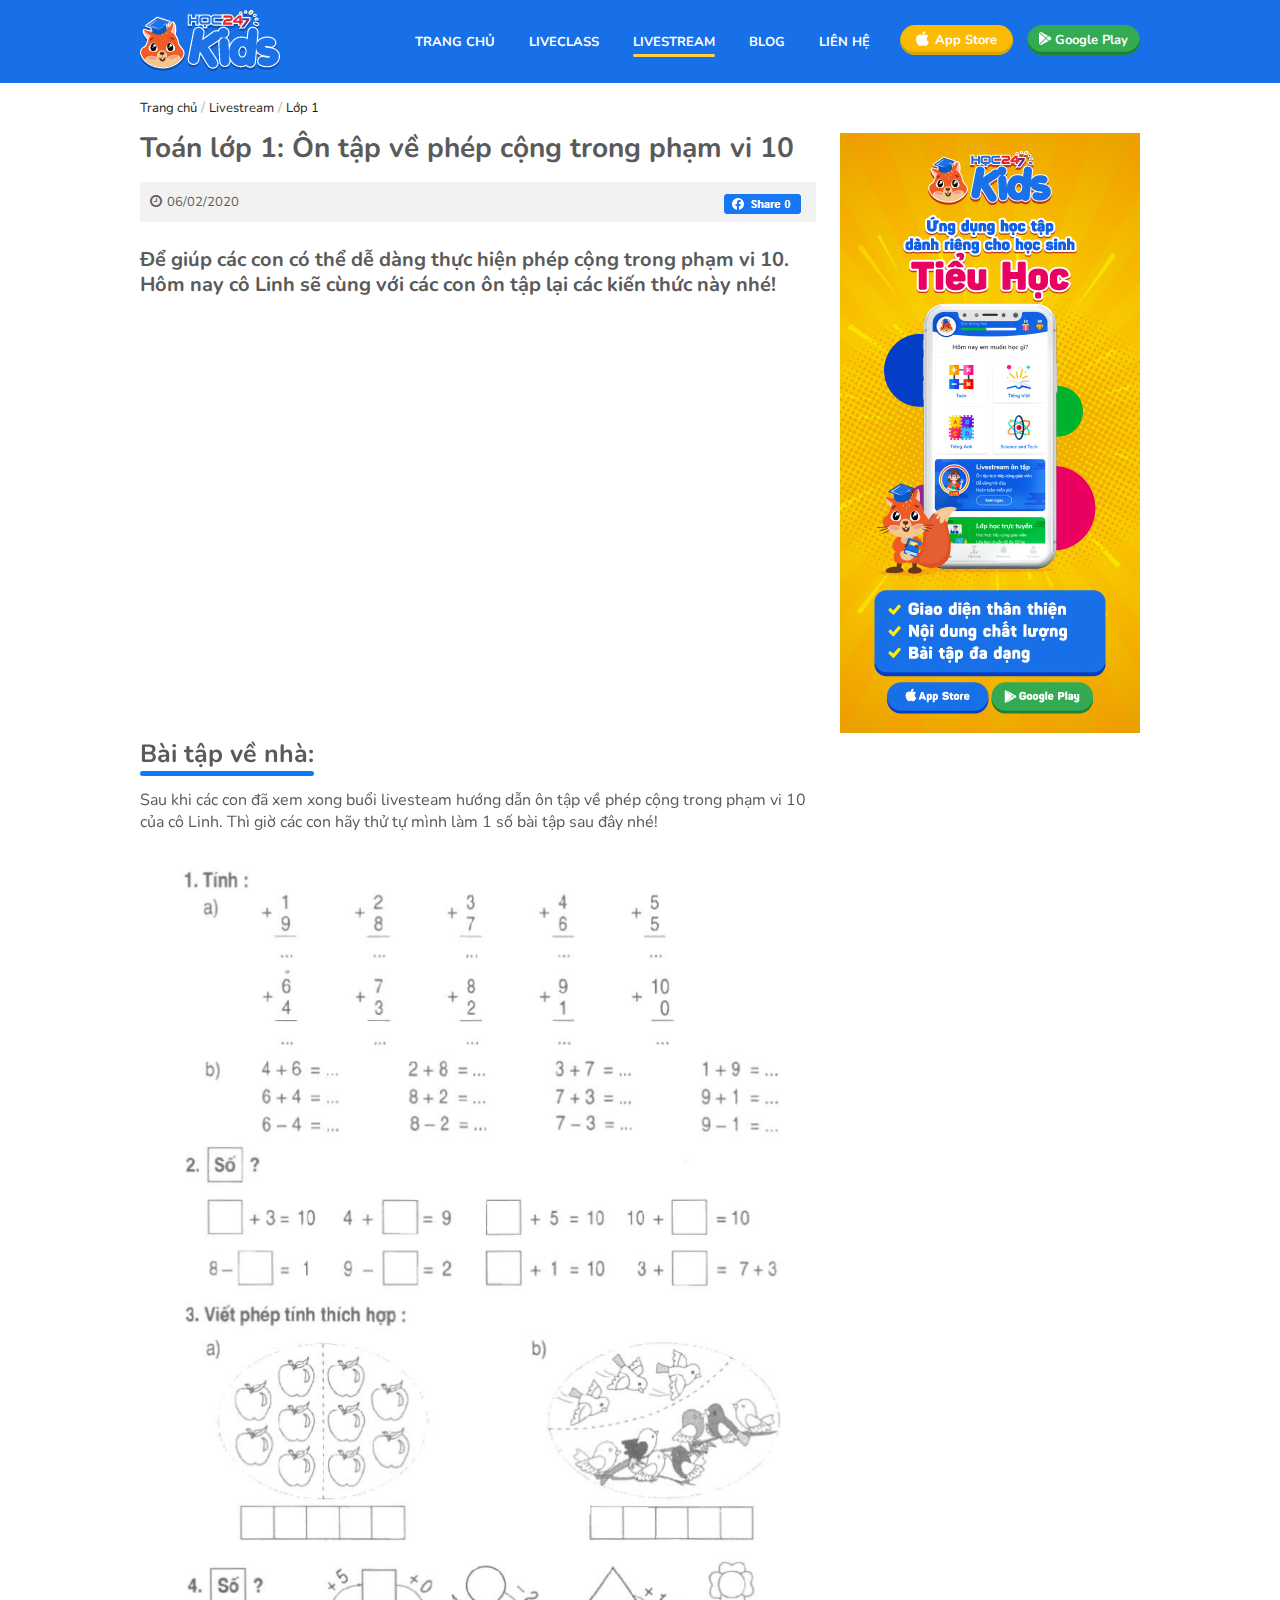
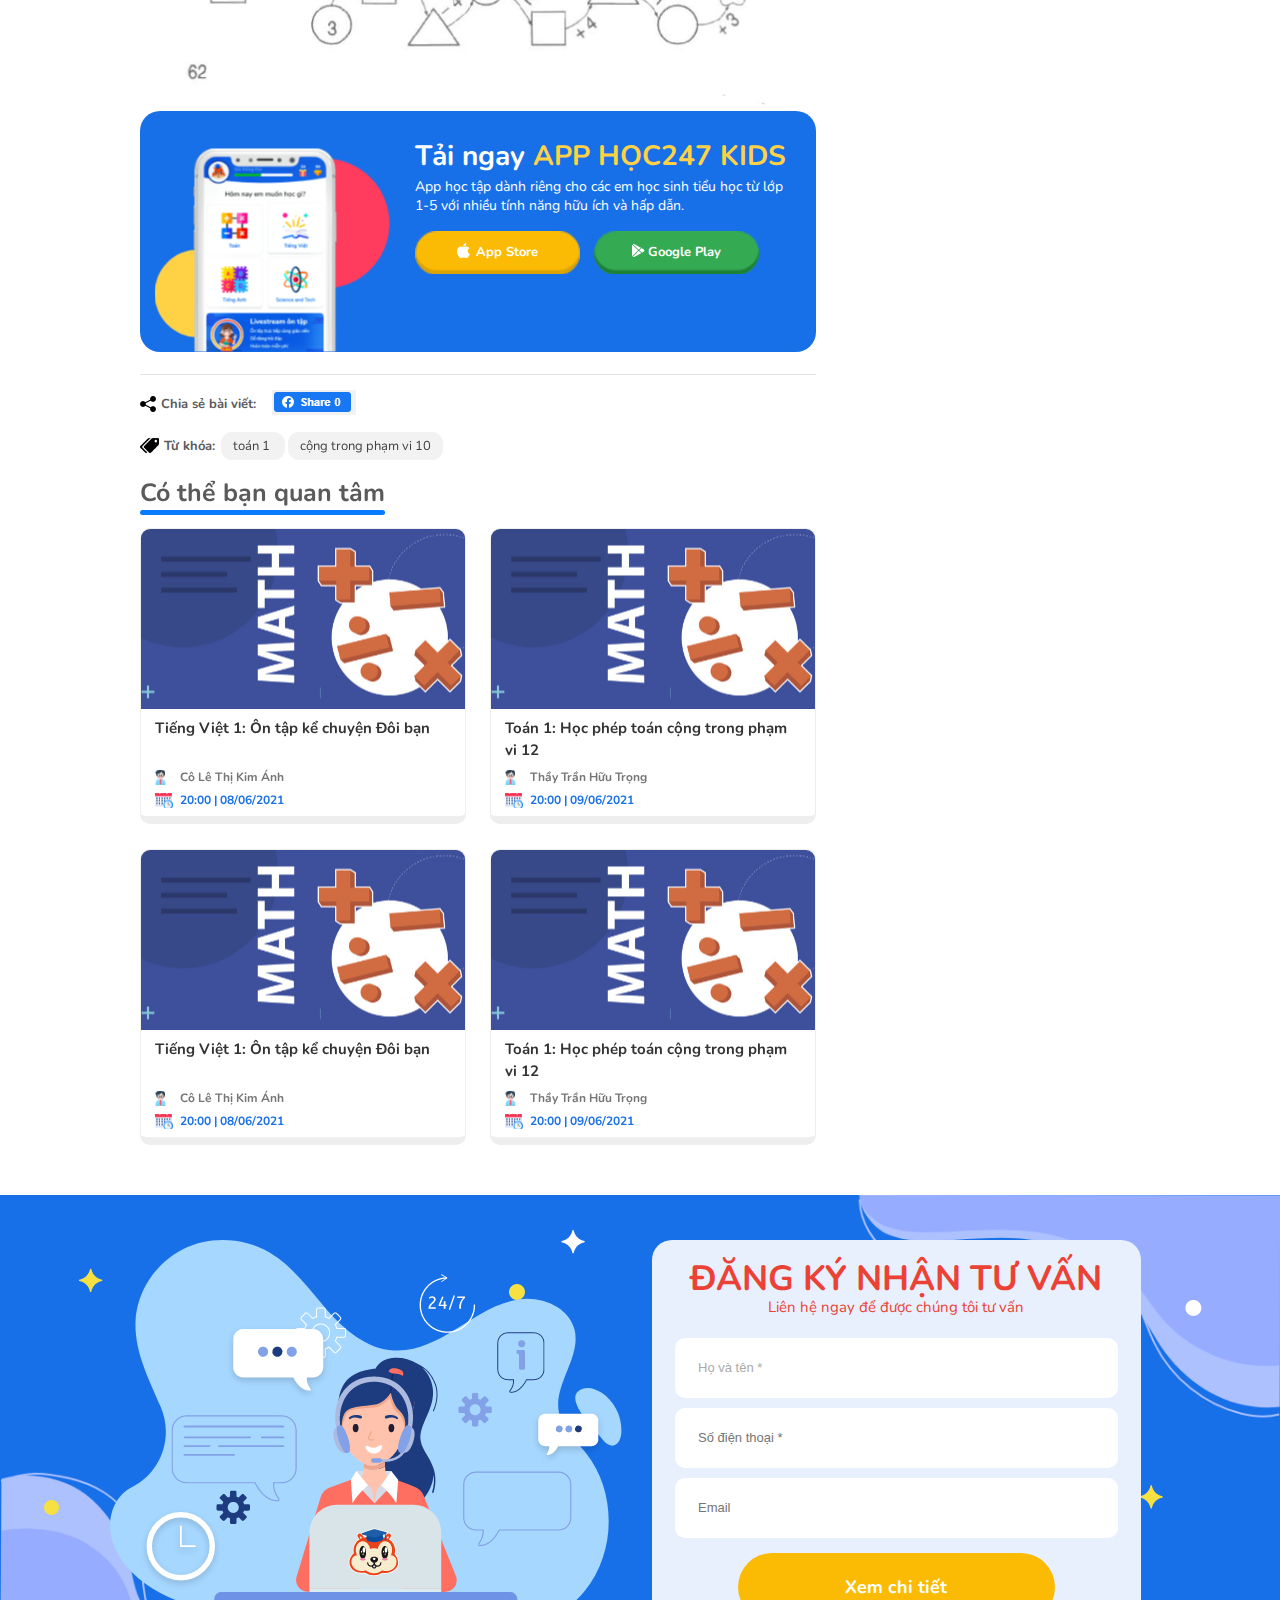
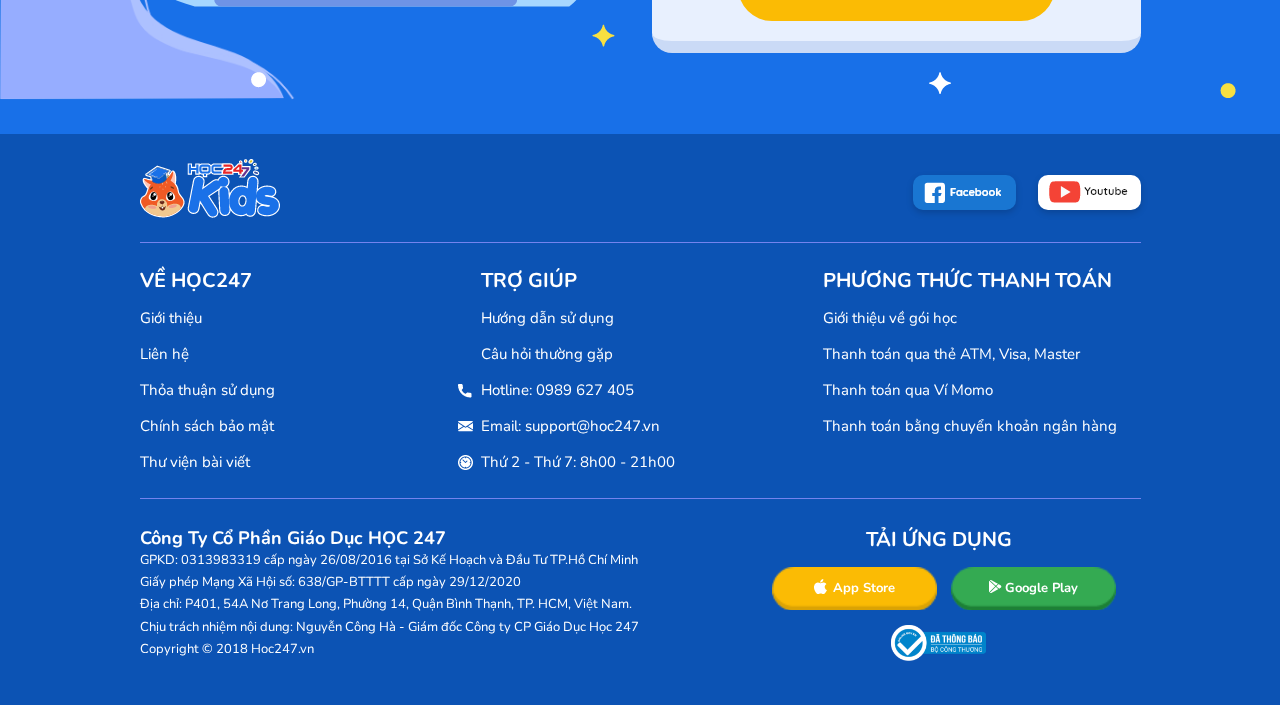
==== commit 449f6906: "bbb" ====
--- a/1-10-LiveStream.html
+++ b/1-10-LiveStream.html
@@ -17,9 +17,11 @@
             <div class="container relative">
                 <div class="row">
                     <div class="col-sm-12 col-md-12 col-lg-2">
-                        <a href="#" class="hamburger-menu for-mobile"></a>
-                        <a href="#" class="logo"><img src="images/header-logo.png" alt="" title=""/></a>
-                        <a href="#" class="install-app for-mobile"></a>
+                        <div class="header-top">
+                            <a href="#" class="hamburger-menu for-mobile"></a>
+                            <a href="#" class="logo"><img src="images/header-logo.png" alt="" title=""/></a>
+                            <a href="#" class="install-app for-mobile"></a>
+                        </div>
                     </div>
                     <div class="col-sm-12 col-md-12 col-lg-10">
                         <div class="menu-section">
@@ -27,7 +29,7 @@
                                 <ul>
                                     <li><a href="#">TRANG CHỦ</a></li>
                                     <li><a href="#">LIVECLASS</a></li>
-                                    <li><a href="#">LIVESTREAM</a></li>
+                                    <li class="active"><a href="#">LIVESTREAM</a></li>
                                     <li><a href="#">BLOG</a></li>
                                     <li><a href="#">LIÊN HỆ</a></li>
                                 </ul>
--- a/css/all.css
+++ b/css/all.css
@@ -1,4 +1,4 @@
 ﻿.color-blue{color:#1870e8 !important}.color-red{color:#eb4235 !important}.color-white{color:#fff !important}.color-yellow{color:#ffd245 !important}.color-green{color:#34aa52 !important}h1,h2,h3,h4,h5,h6,p,ul,blockquote,pre,a,abbr,acronym,address,big,cite,code,del,dfn,em,img,ins,kbd,q,s,samp,small,strike,strong,sub,sup,tt,var,b,u,center,dl,dt,dd,fieldset,form,label,legend,table,caption,tbody,tfoot,thead,tr,th,td,article,aside,canvas,details,embed,figure,figcaption,footer,header,hgroup,menu,nav,output,ruby,section,summary,time,mark,audio,video{margin:0;padding:0;border:0;font-size:100%;font:inherit;vertical-align:baseline}article,aside,details,figcaption,figure,footer,header,hgroup,menu,nav,section{display:block}body{margin:0;padding:0}ol,ul{list-style:none}blockquote,q{quotes:none}blockquote:before,blockquote:after,q:before,q:after{content:"";content:none}table{border-collapse:collapse;border-spacing:0}.clear{clear:both}a{outline:none}form,input,textarea{margin:0;padding:0;border:0;font-family:"NiveaOTFBook",Arial,Helvetica,sans-serif;color:#575859}.clearfix:before,.clearfix:after,.row:before,.row:after{content:" ";display:block;overflow:hidden;visibility:hidden;width:0;height:0}.row:after,.clearfix:after{clear:both}.row,.clearfix{zoom:1}.clear{clear:both;display:block;overflow:hidden;visibility:hidden;width:0;height:0}/*!
  *  Font Awesome 4.7.0 by @davegandy - http://fontawesome.io - @fontawesome
  *  License - http://fontawesome.io/license (Font: SIL OFL 1.1, CSS: MIT License)
- */@font-face{font-family:"FontAwesome";src:url("../fonts/fontawesome-webfont.eot?v=4.7.0");src:url("../fonts/fontawesome-webfont.eot?#iefix&v=4.7.0") format("embedded-opentype"),url("../fonts/fontawesome-webfont.woff2?v=4.7.0") format("woff2"),url("../fonts/fontawesome-webfont.woff?v=4.7.0") format("woff"),url("../fonts/fontawesome-webfont.ttf?v=4.7.0") format("truetype"),url("../fonts/fontawesome-webfont.svg?v=4.7.0#fontawesomeregular") format("svg");font-weight:normal;font-style:normal}.fa{display:inline-block;font:normal normal normal 14px/1 FontAwesome;font-size:inherit;text-rendering:auto;-webkit-font-smoothing:antialiased;-moz-osx-font-smoothing:grayscale}.fa-lg{font-size:1.33333333em;line-height:.75em;vertical-align:-15%}.fa-2x{font-size:2em}.fa-3x{font-size:3em}.fa-4x{font-size:4em}.fa-5x{font-size:5em}.fa-fw{width:1.28571429em;text-align:center}.fa-ul{padding-left:0;margin-left:2.14285714em;list-style-type:none}.fa-ul>li{position:relative}.fa-li{position:absolute;left:-2.14285714em;width:2.14285714em;top:.14285714em;text-align:center}.fa-li.fa-lg{left:-1.85714286em}.fa-border{padding:.2em .25em .15em;border:solid .08em #eee;border-radius:.1em}.fa-pull-left{float:left}.fa-pull-right{float:right}.fa.fa-pull-left{margin-right:.3em}.fa.fa-pull-right{margin-left:.3em}.pull-right{float:right}.pull-left{float:left}.fa.pull-left{margin-right:.3em}.fa.pull-right{margin-left:.3em}.fa-spin{-webkit-animation:fa-spin 2s infinite linear;animation:fa-spin 2s infinite linear}.fa-pulse{-webkit-animation:fa-spin 1s infinite steps(8);animation:fa-spin 1s infinite steps(8)}@-webkit-keyframes fa-spin{0%{-webkit-transform:rotate(0deg);transform:rotate(0deg)}100%{-webkit-transform:rotate(359deg);transform:rotate(359deg)}}@keyframes fa-spin{0%{-webkit-transform:rotate(0deg);transform:rotate(0deg)}100%{-webkit-transform:rotate(359deg);transform:rotate(359deg)}}.fa-rotate-90{-ms-filter:"progid:DXImageTransform.Microsoft.BasicImage(rotation=1)";-webkit-transform:rotate(90deg);-ms-transform:rotate(90deg);transform:rotate(90deg)}.fa-rotate-180{-ms-filter:"progid:DXImageTransform.Microsoft.BasicImage(rotation=2)";-webkit-transform:rotate(180deg);-ms-transform:rotate(180deg);transform:rotate(180deg)}.fa-rotate-270{-ms-filter:"progid:DXImageTransform.Microsoft.BasicImage(rotation=3)";-webkit-transform:rotate(270deg);-ms-transform:rotate(270deg);transform:rotate(270deg)}.fa-flip-horizontal{-ms-filter:"progid:DXImageTransform.Microsoft.BasicImage(rotation=0, mirror=1)";-webkit-transform:scale(-1, 1);-ms-transform:scale(-1, 1);transform:scale(-1, 1)}.fa-flip-vertical{-ms-filter:"progid:DXImageTransform.Microsoft.BasicImage(rotation=2, mirror=1)";-webkit-transform:scale(1, -1);-ms-transform:scale(1, -1);transform:scale(1, -1)}:root .fa-rotate-90,:root .fa-rotate-180,:root .fa-rotate-270,:root .fa-flip-horizontal,:root .fa-flip-vertical{filter:none}.fa-stack{position:relative;display:inline-block;width:2em;height:2em;line-height:2em;vertical-align:middle}.fa-stack-1x,.fa-stack-2x{position:absolute;left:0;width:100%;text-align:center}.fa-stack-1x{line-height:inherit}.fa-stack-2x{font-size:2em}.fa-inverse{color:#fff}.fa-glass:before{content:""}.fa-music:before{content:""}.fa-search:before{content:""}.fa-envelope-o:before{content:""}.fa-heart:before{content:""}.fa-star:before{content:""}.fa-star-o:before{content:""}.fa-user:before{content:""}.fa-film:before{content:""}.fa-th-large:before{content:""}.fa-th:before{content:""}.fa-th-list:before{content:""}.fa-check:before{content:""}.fa-remove:before,.fa-close:before,.fa-times:before{content:""}.fa-search-plus:before{content:""}.fa-search-minus:before{content:""}.fa-power-off:before{content:""}.fa-signal:before{content:""}.fa-gear:before,.fa-cog:before{content:""}.fa-trash-o:before{content:""}.fa-home:before{content:""}.fa-file-o:before{content:""}.fa-clock-o:before{content:""}.fa-road:before{content:""}.fa-download:before{content:""}.fa-arrow-circle-o-down:before{content:""}.fa-arrow-circle-o-up:before{content:""}.fa-inbox:before{content:""}.fa-play-circle-o:before{content:""}.fa-rotate-right:before,.fa-repeat:before{content:""}.fa-refresh:before{content:""}.fa-list-alt:before{content:""}.fa-lock:before{content:""}.fa-flag:before{content:""}.fa-headphones:before{content:""}.fa-volume-off:before{content:""}.fa-volume-down:before{content:""}.fa-volume-up:before{content:""}.fa-qrcode:before{content:""}.fa-barcode:before{content:""}.fa-tag:before{content:""}.fa-tags:before{content:""}.fa-book:before{content:""}.fa-bookmark:before{content:""}.fa-print:before{content:""}.fa-camera:before{content:""}.fa-font:before{content:""}.fa-bold:before{content:""}.fa-italic:before{content:""}.fa-text-height:before{content:""}.fa-text-width:before{content:""}.fa-align-left:before{content:""}.fa-align-center:before{content:""}.fa-align-right:before{content:""}.fa-align-justify:before{content:""}.fa-list:before{content:""}.fa-dedent:before,.fa-outdent:before{content:""}.fa-indent:before{content:""}.fa-video-camera:before{content:""}.fa-photo:before,.fa-image:before,.fa-picture-o:before{content:""}.fa-pencil:before{content:""}.fa-map-marker:before{content:""}.fa-adjust:before{content:""}.fa-tint:before{content:""}.fa-edit:before,.fa-pencil-square-o:before{content:""}.fa-share-square-o:before{content:""}.fa-check-square-o:before{content:""}.fa-arrows:before{content:""}.fa-step-backward:before{content:""}.fa-fast-backward:before{content:""}.fa-backward:before{content:""}.fa-play:before{content:""}.fa-pause:before{content:""}.fa-stop:before{content:""}.fa-forward:before{content:""}.fa-fast-forward:before{content:""}.fa-step-forward:before{content:""}.fa-eject:before{content:""}.fa-chevron-left:before{content:""}.fa-chevron-right:before{content:""}.fa-plus-circle:before{content:""}.fa-minus-circle:before{content:""}.fa-times-circle:before{content:""}.fa-check-circle:before{content:""}.fa-question-circle:before{content:""}.fa-info-circle:before{content:""}.fa-crosshairs:before{content:""}.fa-times-circle-o:before{content:""}.fa-check-circle-o:before{content:""}.fa-ban:before{content:""}.fa-arrow-left:before{content:""}.fa-arrow-right:before{content:""}.fa-arrow-up:before{content:""}.fa-arrow-down:before{content:""}.fa-mail-forward:before,.fa-share:before{content:""}.fa-expand:before{content:""}.fa-compress:before{content:""}.fa-plus:before{content:""}.fa-minus:before{content:""}.fa-asterisk:before{content:""}.fa-exclamation-circle:before{content:""}.fa-gift:before{content:""}.fa-leaf:before{content:""}.fa-fire:before{content:""}.fa-eye:before{content:""}.fa-eye-slash:before{content:""}.fa-warning:before,.fa-exclamation-triangle:before{content:""}.fa-plane:before{content:""}.fa-calendar:before{content:""}.fa-random:before{content:""}.fa-comment:before{content:""}.fa-magnet:before{content:""}.fa-chevron-up:before{content:""}.fa-chevron-down:before{content:""}.fa-retweet:before{content:""}.fa-shopping-cart:before{content:""}.fa-folder:before{content:""}.fa-folder-open:before{content:""}.fa-arrows-v:before{content:""}.fa-arrows-h:before{content:""}.fa-bar-chart-o:before,.fa-bar-chart:before{content:""}.fa-twitter-square:before{content:""}.fa-facebook-square:before{content:""}.fa-camera-retro:before{content:""}.fa-key:before{content:""}.fa-gears:before,.fa-cogs:before{content:""}.fa-comments:before{content:""}.fa-thumbs-o-up:before{content:""}.fa-thumbs-o-down:before{content:""}.fa-star-half:before{content:""}.fa-heart-o:before{content:""}.fa-sign-out:before{content:""}.fa-linkedin-square:before{content:""}.fa-thumb-tack:before{content:""}.fa-external-link:before{content:""}.fa-sign-in:before{content:""}.fa-trophy:before{content:""}.fa-github-square:before{content:""}.fa-upload:before{content:""}.fa-lemon-o:before{content:""}.fa-phone:before{content:""}.fa-square-o:before{content:""}.fa-bookmark-o:before{content:""}.fa-phone-square:before{content:""}.fa-twitter:before{content:""}.fa-facebook-f:before,.fa-facebook:before{content:""}.fa-github:before{content:""}.fa-unlock:before{content:""}.fa-credit-card:before{content:""}.fa-feed:before,.fa-rss:before{content:""}.fa-hdd-o:before{content:""}.fa-bullhorn:before{content:""}.fa-bell:before{content:""}.fa-certificate:before{content:""}.fa-hand-o-right:before{content:""}.fa-hand-o-left:before{content:""}.fa-hand-o-up:before{content:""}.fa-hand-o-down:before{content:""}.fa-arrow-circle-left:before{content:""}.fa-arrow-circle-right:before{content:""}.fa-arrow-circle-up:before{content:""}.fa-arrow-circle-down:before{content:""}.fa-globe:before{content:""}.fa-wrench:before{content:""}.fa-tasks:before{content:""}.fa-filter:before{content:""}.fa-briefcase:before{content:""}.fa-arrows-alt:before{content:""}.fa-group:before,.fa-users:before{content:""}.fa-chain:before,.fa-link:before{content:""}.fa-cloud:before{content:""}.fa-flask:before{content:""}.fa-cut:before,.fa-scissors:before{content:""}.fa-copy:before,.fa-files-o:before{content:""}.fa-paperclip:before{content:""}.fa-save:before,.fa-floppy-o:before{content:""}.fa-square:before{content:""}.fa-navicon:before,.fa-reorder:before,.fa-bars:before{content:""}.fa-list-ul:before{content:""}.fa-list-ol:before{content:""}.fa-strikethrough:before{content:""}.fa-underline:before{content:""}.fa-table:before{content:""}.fa-magic:before{content:""}.fa-truck:before{content:""}.fa-pinterest:before{content:""}.fa-pinterest-square:before{content:""}.fa-google-plus-square:before{content:""}.fa-google-plus:before{content:""}.fa-money:before{content:""}.fa-caret-down:before{content:""}.fa-caret-up:before{content:""}.fa-caret-left:before{content:""}.fa-caret-right:before{content:""}.fa-columns:before{content:""}.fa-unsorted:before,.fa-sort:before{content:""}.fa-sort-down:before,.fa-sort-desc:before{content:""}.fa-sort-up:before,.fa-sort-asc:before{content:""}.fa-envelope:before{content:""}.fa-linkedin:before{content:""}.fa-rotate-left:before,.fa-undo:before{content:""}.fa-legal:before,.fa-gavel:before{content:""}.fa-dashboard:before,.fa-tachometer:before{content:""}.fa-comment-o:before{content:""}.fa-comments-o:before{content:""}.fa-flash:before,.fa-bolt:before{content:""}.fa-sitemap:before{content:""}.fa-umbrella:before{content:""}.fa-paste:before,.fa-clipboard:before{content:""}.fa-lightbulb-o:before{content:""}.fa-exchange:before{content:""}.fa-cloud-download:before{content:""}.fa-cloud-upload:before{content:""}.fa-user-md:before{content:""}.fa-stethoscope:before{content:""}.fa-suitcase:before{content:""}.fa-bell-o:before{content:""}.fa-coffee:before{content:""}.fa-cutlery:before{content:""}.fa-file-text-o:before{content:""}.fa-building-o:before{content:""}.fa-hospital-o:before{content:""}.fa-ambulance:before{content:""}.fa-medkit:before{content:""}.fa-fighter-jet:before{content:""}.fa-beer:before{content:""}.fa-h-square:before{content:""}.fa-plus-square:before{content:""}.fa-angle-double-left:before{content:""}.fa-angle-double-right:before{content:""}.fa-angle-double-up:before{content:""}.fa-angle-double-down:before{content:""}.fa-angle-left:before{content:""}.fa-angle-right:before{content:""}.fa-angle-up:before{content:""}.fa-angle-down:before{content:""}.fa-desktop:before{content:""}.fa-laptop:before{content:""}.fa-tablet:before{content:""}.fa-mobile-phone:before,.fa-mobile:before{content:""}.fa-circle-o:before{content:""}.fa-quote-left:before{content:""}.fa-quote-right:before{content:""}.fa-spinner:before{content:""}.fa-circle:before{content:""}.fa-mail-reply:before,.fa-reply:before{content:""}.fa-github-alt:before{content:""}.fa-folder-o:before{content:""}.fa-folder-open-o:before{content:""}.fa-smile-o:before{content:""}.fa-frown-o:before{content:""}.fa-meh-o:before{content:""}.fa-gamepad:before{content:""}.fa-keyboard-o:before{content:""}.fa-flag-o:before{content:""}.fa-flag-checkered:before{content:""}.fa-terminal:before{content:""}.fa-code:before{content:""}.fa-mail-reply-all:before,.fa-reply-all:before{content:""}.fa-star-half-empty:before,.fa-star-half-full:before,.fa-star-half-o:before{content:""}.fa-location-arrow:before{content:""}.fa-crop:before{content:""}.fa-code-fork:before{content:""}.fa-unlink:before,.fa-chain-broken:before{content:""}.fa-question:before{content:""}.fa-info:before{content:""}.fa-exclamation:before{content:""}.fa-superscript:before{content:""}.fa-subscript:before{content:""}.fa-eraser:before{content:""}.fa-puzzle-piece:before{content:""}.fa-microphone:before{content:""}.fa-microphone-slash:before{content:""}.fa-shield:before{content:""}.fa-calendar-o:before{content:""}.fa-fire-extinguisher:before{content:""}.fa-rocket:before{content:""}.fa-maxcdn:before{content:""}.fa-chevron-circle-left:before{content:""}.fa-chevron-circle-right:before{content:""}.fa-chevron-circle-up:before{content:""}.fa-chevron-circle-down:before{content:""}.fa-html5:before{content:""}.fa-css3:before{content:""}.fa-anchor:before{content:""}.fa-unlock-alt:before{content:""}.fa-bullseye:before{content:""}.fa-ellipsis-h:before{content:""}.fa-ellipsis-v:before{content:""}.fa-rss-square:before{content:""}.fa-play-circle:before{content:""}.fa-ticket:before{content:""}.fa-minus-square:before{content:""}.fa-minus-square-o:before{content:""}.fa-level-up:before{content:""}.fa-level-down:before{content:""}.fa-check-square:before{content:""}.fa-pencil-square:before{content:""}.fa-external-link-square:before{content:""}.fa-share-square:before{content:""}.fa-compass:before{content:""}.fa-toggle-down:before,.fa-caret-square-o-down:before{content:""}.fa-toggle-up:before,.fa-caret-square-o-up:before{content:""}.fa-toggle-right:before,.fa-caret-square-o-right:before{content:""}.fa-euro:before,.fa-eur:before{content:""}.fa-gbp:before{content:""}.fa-dollar:before,.fa-usd:before{content:""}.fa-rupee:before,.fa-inr:before{content:""}.fa-cny:before,.fa-rmb:before,.fa-yen:before,.fa-jpy:before{content:""}.fa-ruble:before,.fa-rouble:before,.fa-rub:before{content:""}.fa-won:before,.fa-krw:before{content:""}.fa-bitcoin:before,.fa-btc:before{content:""}.fa-file:before{content:""}.fa-file-text:before{content:""}.fa-sort-alpha-asc:before{content:""}.fa-sort-alpha-desc:before{content:""}.fa-sort-amount-asc:before{content:""}.fa-sort-amount-desc:before{content:""}.fa-sort-numeric-asc:before{content:""}.fa-sort-numeric-desc:before{content:""}.fa-thumbs-up:before{content:""}.fa-thumbs-down:before{content:""}.fa-youtube-square:before{content:""}.fa-youtube:before{content:""}.fa-xing:before{content:""}.fa-xing-square:before{content:""}.fa-youtube-play:before{content:""}.fa-dropbox:before{content:""}.fa-stack-overflow:before{content:""}.fa-instagram:before{content:""}.fa-flickr:before{content:""}.fa-adn:before{content:""}.fa-bitbucket:before{content:""}.fa-bitbucket-square:before{content:""}.fa-tumblr:before{content:""}.fa-tumblr-square:before{content:""}.fa-long-arrow-down:before{content:""}.fa-long-arrow-up:before{content:""}.fa-long-arrow-left:before{content:""}.fa-long-arrow-right:before{content:""}.fa-apple:before{content:""}.fa-windows:before{content:""}.fa-android:before{content:""}.fa-linux:before{content:""}.fa-dribbble:before{content:""}.fa-skype:before{content:""}.fa-foursquare:before{content:""}.fa-trello:before{content:""}.fa-female:before{content:""}.fa-male:before{content:""}.fa-gittip:before,.fa-gratipay:before{content:""}.fa-sun-o:before{content:""}.fa-moon-o:before{content:""}.fa-archive:before{content:""}.fa-bug:before{content:""}.fa-vk:before{content:""}.fa-weibo:before{content:""}.fa-renren:before{content:""}.fa-pagelines:before{content:""}.fa-stack-exchange:before{content:""}.fa-arrow-circle-o-right:before{content:""}.fa-arrow-circle-o-left:before{content:""}.fa-toggle-left:before,.fa-caret-square-o-left:before{content:""}.fa-dot-circle-o:before{content:""}.fa-wheelchair:before{content:""}.fa-vimeo-square:before{content:""}.fa-turkish-lira:before,.fa-try:before{content:""}.fa-plus-square-o:before{content:""}.fa-space-shuttle:before{content:""}.fa-slack:before{content:""}.fa-envelope-square:before{content:""}.fa-wordpress:before{content:""}.fa-openid:before{content:""}.fa-institution:before,.fa-bank:before,.fa-university:before{content:""}.fa-mortar-board:before,.fa-graduation-cap:before{content:""}.fa-yahoo:before{content:""}.fa-google:before{content:""}.fa-reddit:before{content:""}.fa-reddit-square:before{content:""}.fa-stumbleupon-circle:before{content:""}.fa-stumbleupon:before{content:""}.fa-delicious:before{content:""}.fa-digg:before{content:""}.fa-pied-piper-pp:before{content:""}.fa-pied-piper-alt:before{content:""}.fa-drupal:before{content:""}.fa-joomla:before{content:""}.fa-language:before{content:""}.fa-fax:before{content:""}.fa-building:before{content:""}.fa-child:before{content:""}.fa-paw:before{content:""}.fa-spoon:before{content:""}.fa-cube:before{content:""}.fa-cubes:before{content:""}.fa-behance:before{content:""}.fa-behance-square:before{content:""}.fa-steam:before{content:""}.fa-steam-square:before{content:""}.fa-recycle:before{content:""}.fa-automobile:before,.fa-car:before{content:""}.fa-cab:before,.fa-taxi:before{content:""}.fa-tree:before{content:""}.fa-spotify:before{content:""}.fa-deviantart:before{content:""}.fa-soundcloud:before{content:""}.fa-database:before{content:""}.fa-file-pdf-o:before{content:""}.fa-file-word-o:before{content:""}.fa-file-excel-o:before{content:""}.fa-file-powerpoint-o:before{content:""}.fa-file-photo-o:before,.fa-file-picture-o:before,.fa-file-image-o:before{content:""}.fa-file-zip-o:before,.fa-file-archive-o:before{content:""}.fa-file-sound-o:before,.fa-file-audio-o:before{content:""}.fa-file-movie-o:before,.fa-file-video-o:before{content:""}.fa-file-code-o:before{content:""}.fa-vine:before{content:""}.fa-codepen:before{content:""}.fa-jsfiddle:before{content:""}.fa-life-bouy:before,.fa-life-buoy:before,.fa-life-saver:before,.fa-support:before,.fa-life-ring:before{content:""}.fa-circle-o-notch:before{content:""}.fa-ra:before,.fa-resistance:before,.fa-rebel:before{content:""}.fa-ge:before,.fa-empire:before{content:""}.fa-git-square:before{content:""}.fa-git:before{content:""}.fa-y-combinator-square:before,.fa-yc-square:before,.fa-hacker-news:before{content:""}.fa-tencent-weibo:before{content:""}.fa-qq:before{content:""}.fa-wechat:before,.fa-weixin:before{content:""}.fa-send:before,.fa-paper-plane:before{content:""}.fa-send-o:before,.fa-paper-plane-o:before{content:""}.fa-history:before{content:""}.fa-circle-thin:before{content:""}.fa-header:before{content:""}.fa-paragraph:before{content:""}.fa-sliders:before{content:""}.fa-share-alt:before{content:""}.fa-share-alt-square:before{content:""}.fa-bomb:before{content:""}.fa-soccer-ball-o:before,.fa-futbol-o:before{content:""}.fa-tty:before{content:""}.fa-binoculars:before{content:""}.fa-plug:before{content:""}.fa-slideshare:before{content:""}.fa-twitch:before{content:""}.fa-yelp:before{content:""}.fa-newspaper-o:before{content:""}.fa-wifi:before{content:""}.fa-calculator:before{content:""}.fa-paypal:before{content:""}.fa-google-wallet:before{content:""}.fa-cc-visa:before{content:""}.fa-cc-mastercard:before{content:""}.fa-cc-discover:before{content:""}.fa-cc-amex:before{content:""}.fa-cc-paypal:before{content:""}.fa-cc-stripe:before{content:""}.fa-bell-slash:before{content:""}.fa-bell-slash-o:before{content:""}.fa-trash:before{content:""}.fa-copyright:before{content:""}.fa-at:before{content:""}.fa-eyedropper:before{content:""}.fa-paint-brush:before{content:""}.fa-birthday-cake:before{content:""}.fa-area-chart:before{content:""}.fa-pie-chart:before{content:""}.fa-line-chart:before{content:""}.fa-lastfm:before{content:""}.fa-lastfm-square:before{content:""}.fa-toggle-off:before{content:""}.fa-toggle-on:before{content:""}.fa-bicycle:before{content:""}.fa-bus:before{content:""}.fa-ioxhost:before{content:""}.fa-angellist:before{content:""}.fa-cc:before{content:""}.fa-shekel:before,.fa-sheqel:before,.fa-ils:before{content:""}.fa-meanpath:before{content:""}.fa-buysellads:before{content:""}.fa-connectdevelop:before{content:""}.fa-dashcube:before{content:""}.fa-forumbee:before{content:""}.fa-leanpub:before{content:""}.fa-sellsy:before{content:""}.fa-shirtsinbulk:before{content:""}.fa-simplybuilt:before{content:""}.fa-skyatlas:before{content:""}.fa-cart-plus:before{content:""}.fa-cart-arrow-down:before{content:""}.fa-diamond:before{content:""}.fa-ship:before{content:""}.fa-user-secret:before{content:""}.fa-motorcycle:before{content:""}.fa-street-view:before{content:""}.fa-heartbeat:before{content:""}.fa-venus:before{content:""}.fa-mars:before{content:""}.fa-mercury:before{content:""}.fa-intersex:before,.fa-transgender:before{content:""}.fa-transgender-alt:before{content:""}.fa-venus-double:before{content:""}.fa-mars-double:before{content:""}.fa-venus-mars:before{content:""}.fa-mars-stroke:before{content:""}.fa-mars-stroke-v:before{content:""}.fa-mars-stroke-h:before{content:""}.fa-neuter:before{content:""}.fa-genderless:before{content:""}.fa-facebook-official:before{content:""}.fa-pinterest-p:before{content:""}.fa-whatsapp:before{content:""}.fa-server:before{content:""}.fa-user-plus:before{content:""}.fa-user-times:before{content:""}.fa-hotel:before,.fa-bed:before{content:""}.fa-viacoin:before{content:""}.fa-train:before{content:""}.fa-subway:before{content:""}.fa-medium:before{content:""}.fa-yc:before,.fa-y-combinator:before{content:""}.fa-optin-monster:before{content:""}.fa-opencart:before{content:""}.fa-expeditedssl:before{content:""}.fa-battery-4:before,.fa-battery:before,.fa-battery-full:before{content:""}.fa-battery-3:before,.fa-battery-three-quarters:before{content:""}.fa-battery-2:before,.fa-battery-half:before{content:""}.fa-battery-1:before,.fa-battery-quarter:before{content:""}.fa-battery-0:before,.fa-battery-empty:before{content:""}.fa-mouse-pointer:before{content:""}.fa-i-cursor:before{content:""}.fa-object-group:before{content:""}.fa-object-ungroup:before{content:""}.fa-sticky-note:before{content:""}.fa-sticky-note-o:before{content:""}.fa-cc-jcb:before{content:""}.fa-cc-diners-club:before{content:""}.fa-clone:before{content:""}.fa-balance-scale:before{content:""}.fa-hourglass-o:before{content:""}.fa-hourglass-1:before,.fa-hourglass-start:before{content:""}.fa-hourglass-2:before,.fa-hourglass-half:before{content:""}.fa-hourglass-3:before,.fa-hourglass-end:before{content:""}.fa-hourglass:before{content:""}.fa-hand-grab-o:before,.fa-hand-rock-o:before{content:""}.fa-hand-stop-o:before,.fa-hand-paper-o:before{content:""}.fa-hand-scissors-o:before{content:""}.fa-hand-lizard-o:before{content:""}.fa-hand-spock-o:before{content:""}.fa-hand-pointer-o:before{content:""}.fa-hand-peace-o:before{content:""}.fa-trademark:before{content:""}.fa-registered:before{content:""}.fa-creative-commons:before{content:""}.fa-gg:before{content:""}.fa-gg-circle:before{content:""}.fa-tripadvisor:before{content:""}.fa-odnoklassniki:before{content:""}.fa-odnoklassniki-square:before{content:""}.fa-get-pocket:before{content:""}.fa-wikipedia-w:before{content:""}.fa-safari:before{content:""}.fa-chrome:before{content:""}.fa-firefox:before{content:""}.fa-opera:before{content:""}.fa-internet-explorer:before{content:""}.fa-tv:before,.fa-television:before{content:""}.fa-contao:before{content:""}.fa-500px:before{content:""}.fa-amazon:before{content:""}.fa-calendar-plus-o:before{content:""}.fa-calendar-minus-o:before{content:""}.fa-calendar-times-o:before{content:""}.fa-calendar-check-o:before{content:""}.fa-industry:before{content:""}.fa-map-pin:before{content:""}.fa-map-signs:before{content:""}.fa-map-o:before{content:""}.fa-map:before{content:""}.fa-commenting:before{content:""}.fa-commenting-o:before{content:""}.fa-houzz:before{content:""}.fa-vimeo:before{content:""}.fa-black-tie:before{content:""}.fa-fonticons:before{content:""}.fa-reddit-alien:before{content:""}.fa-edge:before{content:""}.fa-credit-card-alt:before{content:""}.fa-codiepie:before{content:""}.fa-modx:before{content:""}.fa-fort-awesome:before{content:""}.fa-usb:before{content:""}.fa-product-hunt:before{content:""}.fa-mixcloud:before{content:""}.fa-scribd:before{content:""}.fa-pause-circle:before{content:""}.fa-pause-circle-o:before{content:""}.fa-stop-circle:before{content:""}.fa-stop-circle-o:before{content:""}.fa-shopping-bag:before{content:""}.fa-shopping-basket:before{content:""}.fa-hashtag:before{content:""}.fa-bluetooth:before{content:""}.fa-bluetooth-b:before{content:""}.fa-percent:before{content:""}.fa-gitlab:before{content:""}.fa-wpbeginner:before{content:""}.fa-wpforms:before{content:""}.fa-envira:before{content:""}.fa-universal-access:before{content:""}.fa-wheelchair-alt:before{content:""}.fa-question-circle-o:before{content:""}.fa-blind:before{content:""}.fa-audio-description:before{content:""}.fa-volume-control-phone:before{content:""}.fa-braille:before{content:""}.fa-assistive-listening-systems:before{content:""}.fa-asl-interpreting:before,.fa-american-sign-language-interpreting:before{content:""}.fa-deafness:before,.fa-hard-of-hearing:before,.fa-deaf:before{content:""}.fa-glide:before{content:""}.fa-glide-g:before{content:""}.fa-signing:before,.fa-sign-language:before{content:""}.fa-low-vision:before{content:""}.fa-viadeo:before{content:""}.fa-viadeo-square:before{content:""}.fa-snapchat:before{content:""}.fa-snapchat-ghost:before{content:""}.fa-snapchat-square:before{content:""}.fa-pied-piper:before{content:""}.fa-first-order:before{content:""}.fa-yoast:before{content:""}.fa-themeisle:before{content:""}.fa-google-plus-circle:before,.fa-google-plus-official:before{content:""}.fa-fa:before,.fa-font-awesome:before{content:""}.fa-handshake-o:before{content:""}.fa-envelope-open:before{content:""}.fa-envelope-open-o:before{content:""}.fa-linode:before{content:""}.fa-address-book:before{content:""}.fa-address-book-o:before{content:""}.fa-vcard:before,.fa-address-card:before{content:""}.fa-vcard-o:before,.fa-address-card-o:before{content:""}.fa-user-circle:before{content:""}.fa-user-circle-o:before{content:""}.fa-user-o:before{content:""}.fa-id-badge:before{content:""}.fa-drivers-license:before,.fa-id-card:before{content:""}.fa-drivers-license-o:before,.fa-id-card-o:before{content:""}.fa-quora:before{content:""}.fa-free-code-camp:before{content:""}.fa-telegram:before{content:""}.fa-thermometer-4:before,.fa-thermometer:before,.fa-thermometer-full:before{content:""}.fa-thermometer-3:before,.fa-thermometer-three-quarters:before{content:""}.fa-thermometer-2:before,.fa-thermometer-half:before{content:""}.fa-thermometer-1:before,.fa-thermometer-quarter:before{content:""}.fa-thermometer-0:before,.fa-thermometer-empty:before{content:""}.fa-shower:before{content:""}.fa-bathtub:before,.fa-s15:before,.fa-bath:before{content:""}.fa-podcast:before{content:""}.fa-window-maximize:before{content:""}.fa-window-minimize:before{content:""}.fa-window-restore:before{content:""}.fa-times-rectangle:before,.fa-window-close:before{content:""}.fa-times-rectangle-o:before,.fa-window-close-o:before{content:""}.fa-bandcamp:before{content:""}.fa-grav:before{content:""}.fa-etsy:before{content:""}.fa-imdb:before{content:""}.fa-ravelry:before{content:""}.fa-eercast:before{content:""}.fa-microchip:before{content:""}.fa-snowflake-o:before{content:""}.fa-superpowers:before{content:""}.fa-wpexplorer:before{content:""}.fa-meetup:before{content:""}.sr-only{position:absolute;width:1px;height:1px;padding:0;margin:-1px;overflow:hidden;clip:rect(0, 0, 0, 0);border:0}.sr-only-focusable:active,.sr-only-focusable:focus{position:static;width:auto;height:auto;margin:0;overflow:visible;clip:auto}.hasScrollingBar{position:relative;height:100vh;overflow-x:hidden;scroll-behavior:smooth}.hasScrollingBar::-webkit-scrollbar{width:5px;height:0}.hasScrollingBar::-webkit-scrollbar-track{margin:0px 15px 0}.hasScrollingBar::-webkit-scrollbar-thumb{background:#3e6bb2;border-radius:5px;margin-right:10px;box-shadow:none}.hasScrollingBar:hover::-webkit-scrollbar-thumb{background:#3e6bb2}.hasScrollingBar::-webkit-scrollbar-thumb:hover{background:rgba(255,255,255,.55)}.checkbox-control,.radio-control{width:100%;position:relative;display:block;min-height:23px;padding-right:25px}.checkbox-control [type=checkbox]:not(:checked),.checkbox-control [type=radio]:not(:checked),.radio-control [type=checkbox]:not(:checked),.radio-control [type=radio]:not(:checked){position:absolute;pointer-events:none;opacity:0}.checkbox-control [type=checkbox]:checked,.checkbox-control [type=radio]:checked,.radio-control [type=checkbox]:checked,.radio-control [type=radio]:checked{position:absolute;pointer-events:none;opacity:0}.checkbox-control:focus,.radio-control:focus{outline:none}.checkbox-control:active,.radio-control:active{outline:none}.checkbox-control .custom-control-input:focus~.custom-control-label::before,.radio-control .custom-control-input:focus~.custom-control-label::before{box-shadow:none}.checkbox-control input:checked~label:before,.radio-control input:checked~label:before{background:url("../images/icons/shapes-and-symbols.png") 7px center no-repeat transparent !important}.checkbox-control label:before,.radio-control label:before{content:"";background:transparent;border:solid 1px #e2e2e2;outline:none;border-radius:5px;width:31px;position:absolute;height:31px}.checkbox-control label span,.radio-control label span{padding-left:35px;padding-top:0;display:inline-block;font-size:13px;line-height:17px}.checkbox-control label a,.radio-control label a{color:#118aef}.checkbox-control span.s-label,.radio-control span.s-label{font-family:"Nunito",sans-serif;font-size:14px;line-height:24px;font-weight:400;position:relative;margin-left:35px;cursor:pointer;top:0}.checkbox-control.w24px label:before,.radio-control.w24px label:before{width:24px;height:24px}.checkbox-control.w24px input:checked~label:before,.radio-control.w24px input:checked~label:before{background:url(../images/icons/shapes-and-symbols.png) 5px center no-repeat transparent !important;background-size:16px !important}.checkbox-control.w24px label span,.radio-control.w24px label span{padding-left:35px;padding-top:5px}.checkbox-control.w20px,.radio-control.w20px{min-height:20px}.checkbox-control.w20px label:before,.radio-control.w20px label:before{width:20px;height:20px}.checkbox-control.w20px input:checked~label:before,.radio-control.w20px input:checked~label:before{background:url(../images/icons/shapes-and-symbols.png) 4px center no-repeat transparent !important;background-size:12px !important}.checkbox-control.w20px label span,.radio-control.w20px label span{padding-left:32px;padding-top:0}.checkbox-control.w28 label:before,.checkbox-control.w28 label:after,.radio-control.w28 label:before,.radio-control.w28 label:after{content:"";width:28px;height:28px;top:50%;margin-top:-14px}.checkbox-control.w28 input:checked~label:before,.radio-control.w28 input:checked~label:before{background:transparent !important}.checkbox-control.w28 input:checked~label:after,.radio-control.w28 input:checked~label:after{position:absolute}.dropdown-toggle::after{border-top:6px solid;border-right:6px solid transparent;border-bottom:0;border-left:6px solid transparent}.common-text-field[type=text]{height:35px;border-radius:5px;padding-left:15px}.common-text-field[type=text]::-webkit-input-placeholder{color:#333}.common-text-field[type=text]:-moz-placeholder{color:#333;opacity:1}.common-text-field[type=text]::-moz-placeholder{color:#333;opacity:1}.common-text-field[type=text]:-ms-input-placeholder{color:#333}.common-text-field[type=text]::-ms-input-placeholder{color:#333}.common-text-field[type=text]::placeholder{color:#333}.toggle-style input[type=checkbox]{height:0;width:0;visibility:hidden}.toggle-style label{cursor:pointer;text-indent:-9999px;width:42px;height:21px;background:#fff;display:block;border-radius:13px;border:1px solid #e2e2e2;position:relative;top:5px;margin-right:3px}.toggle-style label:after{content:"";position:absolute;top:0px;left:0px;width:21px;height:21px;background:#e2e2e2;border-radius:90px;transition:.3s}.toggle-style input:checked+label{background:#fff}.toggle-style input:checked+label:after{left:100%;transform:translateX(-100%);background:#118aef}.toggle-style label:active:after{width:21px}.toggle-style label{display:inline-block}.toggle-style span{font-size:13px}.small-chk .checkbox-control label:before{width:20px;height:20px}.small-chk .checkbox-control label span{font-size:15px;padding-left:32px;padding-top:1px;line-height:23px}.small-chk .checkbox-control input:checked~label:before{background-size:12px !important;background-position:center !important}.btn-orange-30{background:url(../images/btn-orange-30.png) no-repeat;height:30px;width:100%;min-width:113px;display:inline-block}.btn-orange-30.h43{height:43px;line-height:43px;min-width:165px;background-size:cover}.btn-orange-68{background:url(../images/btn-orange-68.png) no-repeat;height:68px;line-height:68px;min-width:317px;text-align:center;display:inline-block;color:#fff}.btn-green-30{background:url(../images/btn-green-30.png) no-repeat;height:30px;width:100%;min-width:113px;display:inline-block}.btn-green-30.h43{height:43px;line-height:43px;min-width:165px;background-size:cover}.custom-button-checkbox{border:1px solid #eee;display:inline-block;border-radius:5px;position:relative;overflow:hidden}.custom-button-checkbox .checkbox-item{display:inline-block;position:relative;cursor:pointer;font-size:29px;user-select:none;padding-left:40px;background:#fafbfc;float:left;width:50px;height:40px}.custom-button-checkbox .checkbox-item:last-child:after{display:none}.custom-button-checkbox .checkbox-item:after{content:"";display:inline-block;height:26px;width:1px;background:#e2e2e2;position:relative;z-index:1;float:right;margin-top:2px}.custom-button-checkbox .checkbox-item input{position:absolute;opacity:0;cursor:pointer;height:0;width:0}.custom-button-checkbox .checkbox-item .checkmark{position:absolute;top:0;left:0;width:50px;height:40px;background:#fafbfc}.custom-button-checkbox .checkbox-item:hover .checkmark{background:#ccc}.custom-button-checkbox .checkbox-item .checkmark:after{content:"";position:absolute;display:none}.custom-button-checkbox .checkbox-item .checkmark:after{top:50%;left:50%;width:5px;height:10px;border:solid #fff;border-width:0 3px 3px 0;transform:translate(-50%, -50%) rotate(45deg)}.custom-button-checkbox .checkbox-item input:checked~.checkmark{background:#0ab410}.custom-select{background:#fff url(../images/icons/arrow-select.svg) no-repeat right .75rem center;display:inline-block;width:100%;padding:.375rem 1.75rem .375rem .75rem;line-height:1.5;color:#bcbcbc;vertical-align:middle;background-size:6px;height:40px;width:100%;font-family:"Nunito",sans-serif;font-size:13px;line-height:1.1;font-weight:400;-moz-border-radius:5px;-webkit-border-radius:5px;border-radius:5px;-khtml-border-radius:5px;border:1px solid #e2e2e2;-webkit-appearance:none;-moz-appearance:none;appearance:none;outline:none}.custom-select:focus,.custom-select:active{box-shadow:none}.custom-select.w187{width:187px;margin-right:10px}input[type=text]{border:solid 1px #ccc;-moz-border-radius:13px;-webkit-border-radius:13px;border-radius:13px;-khtml-border-radius:13px;height:26px}input[type=text]::-webkit-input-placeholder{color:#aaa}input[type=text]:-moz-placeholder{color:#aaa;opacity:1}input[type=text]::-moz-placeholder{color:#aaa;opacity:1}input[type=text]:-ms-input-placeholder{color:#aaa}input[type=text]::-ms-input-placeholder{color:#aaa}input[type=text]::placeholder{color:#aaa}input.common-input{-moz-border-radius:5px;-webkit-border-radius:5px;border-radius:5px;-khtml-border-radius:5px;height:40px;padding:0 15px;line-height:40px}textarea.common-textarea{-moz-border-radius:5px;-webkit-border-radius:5px;border-radius:5px;-khtml-border-radius:5px;font-size:15px;padding:0 15px;padding-top:15px;line-height:23px;border:solid 1px #ccc;width:100%}textarea.common-textarea.h124{height:124px;resize:none}.select-wrapper{margin:auto;max-width:600px;width:calc(100% - 40px)}.select-pure__select{align-items:center;background:#fff;border-radius:4px;border:1px solid rgba(0,0,0,.15);box-shadow:0 2px 4px rgba(0,0,0,.04);box-sizing:border-box;color:#363b3e;cursor:pointer;display:flex;font-size:16px;font-weight:500;justify-content:left;min-height:40px;padding:5px 15px;position:relative;transition:.2s;width:100%}.select-pure__select:after{content:"";border-top:6px solid;border-right:6px solid transparent;border-bottom:0;border-left:6px solid transparent;display:inline-block;width:0;height:0;margin-left:.255em;vertical-align:.255em;content:"";color:#333;position:absolute;right:15px}.select-pure__options{border-radius:4px;border:1px solid #e2e2e2;box-sizing:border-box;color:#333;display:none;left:0;max-height:221px;overflow-y:scroll;position:absolute;top:50px;width:100%;z-index:5;font-size:13px}.select-pure__select--opened .select-pure__options{display:block}.select-pure__option{background:#fff;border-bottom:1px solid #e4e4e4;box-sizing:border-box;height:40px;line-height:25px;padding:10px}.select-pure__option--selected{color:#e4e4e4;cursor:initial;pointer-events:none}.select-pure__option--hidden{display:none}.select-pure__selected-label{background:#fff;border-radius:4px;color:#333;cursor:initial;display:inline-block;margin:5px 10px 5px 0;padding:3px 7px}.select-pure__selected-label:last-of-type{margin-right:0}.select-pure__selected-label i{cursor:pointer;display:inline-block;margin-left:7px}.select-pure__selected-label i:hover{color:#e4e4e4}.select-pure__autocomplete{background:#fff;border-bottom:1px solid #e2e2e2;border-left:none;border-right:none;border-top:none;box-sizing:border-box;font-size:13px;outline:none;padding:10px;width:100%}.select-pure__placeholder{font-size:13px;color:#999}.select-pure__placeholder.select-pure__placeholder--hidden{display:none}.select-pure__selected-label{background:#fafbfc;margin:0;margin-right:10px;border:1px solid #e2e2e2;border-radius:5px;font-size:13px;color:#000}.select-pure__selected-label img{position:relative;top:3px;margin-left:5px}.col-2dot4,.col-sm-2dot4,.col-md-2dot4,.col-lg-2dot4,.col-xl-2dot4{position:relative;width:100%;min-height:1px;padding-right:15px;padding-left:15px}.col-2dot4{-webkit-box-flex:0;-ms-flex:0 0 20%;flex:0 0 20%;max-width:20%}@media(min-width: 540px){.col-sm-2dot4{-webkit-box-flex:0;-ms-flex:0 0 20%;flex:0 0 20%;max-width:20%}}@media(min-width: 720px){.col-md-2dot4{-webkit-box-flex:0;-ms-flex:0 0 20%;flex:0 0 20%;max-width:20%}}@media(min-width: 960px){.col-lg-2dot4{-webkit-box-flex:0;-ms-flex:0 0 20%;flex:0 0 20%;max-width:20%}}@media(min-width: 1140px){.col-xl-2dot4{-webkit-box-flex:0;-ms-flex:0 0 20%;flex:0 0 20%;max-width:20%}}.col-1dot4,.col-sm-1dot4,.col-md-1dot4,.col-lg-1dot4,.col-xl-1dot4{position:relative;width:100%;min-height:1px;padding-right:15px;padding-left:15px}.col-1dot4{-webkit-box-flex:0;-ms-flex:0 0 8.5%;flex:0 0 8.5%;max-width:8.5%}@media(min-width: 540px){.col-sm-1dot4{-webkit-box-flex:0;-ms-flex:0 0 8.5%;flex:0 0 8.5%;max-width:8.5%}}@media(min-width: 720px){.col-md-1dot4{-webkit-box-flex:0;-ms-flex:0 0 8.5%;flex:0 0 8.5%;max-width:8.5%}}@media(min-width: 960px){.col-lg-1dot4{-webkit-box-flex:0;-ms-flex:0 0 8.5%;flex:0 0 8.5%;max-width:8.5%}}@media(min-width: 1140px){.col-xl-1dot4{-webkit-box-flex:0;-ms-flex:0 0 8.5%;flex:0 0 8.5%;max-width:8.5%}}html,body{min-width:320px;overflow-x:hidden}body{font:normal 14px/1.4 "Nunito",sans-serif;color:#5a5a5a;background:#fff;min-width:1000px;overflow:hidden;-webkit-font-smoothing:auto;-moz-osx-font-smoothing:auto}html.hidden{overflow:hidden}a{color:#202020}a:hover{color:#e60019}.container{max-width:1025px}a{text-decoration:none}a:hover{text-decoration:none}.align-right{text-align:right}.for-mobile{display:none}.fa{color:#707070;font-size:12px}.clear{clear:both}.content700{width:700px}.content820{width:820px}.content890{width:890px}.content940{width:940px}.col{float:left;padding-left:0;padding-right:0;margin-right:13px;margin-left:13px}.w90percent{width:90%}.for-desktop{display:block}.for-mobile{display:none}.grid-menu-mb{display:none}.no-bg{background:transparent !important}.no-margin-top{margin-top:0 !important}.no-padding-top{padding-top:0 !important}.no-padding{padding:0 !important}.no-padding-bottom{padding-bottom:0}.no-absolute{position:initial}.margin-top-10{margin-top:10px}.margin-top-12{margin-top:12px !important}.margin-top-15{margin-top:15px !important}.margin-top-25{margin-top:25px !important}.margin-top-20{margin-top:20px !important}.margin-top-35{margin-top:35px !important}.margin-top-40{margin-top:35px !important}.margin-top-45{margin-top:45px !important}.margin-top-50{margin-top:50px !important}.margin-bottom-18{margin-bottom:18px}.margin-bottom-15{margin-bottom:15px !important}.margin-bottom-10{margin-bottom:10px !important}.no-margin-bottom{margin-bottom:0 !important}.margin-bottom-25{margin-bottom:25px !important}.margin-bottom-35{margin-bottom:35px !important}.margin-bottom-60{margin-bottom:60px !important}.padding-top-55{padding-top:55px}.margin-top-35{margin-top:35px !important}.margin-right-20{margin-right:20px}.margin-left-0{margin-left:0 !important}b{font-weight:700}.padding-bot-20{padding-bottom:20px}.padding-top-25{padding-top:25px}.no-padding-left{padding-left:0 !important}.no-padding-right{padding-right:0 !important}.no-margin-right{margin-right:0 !important}.padding-top-10{padding-top:10px}.padding-top-bottom-20{padding:20px 0}.align-center{display:table;margin:0 auto}.view-all{padding-right:14px;font-size:13px;color:#000}.no-border{border:none !important}.title18Bold{font-family:"Nunito",sans-serif;font-size:18px;line-height:23px;font-weight:400}.color-red{color:#e60019}.hasBrRight{border-right:1px solid #e2e2e2}.container-wrapper{padding-left:15px;padding-right:15px}.relative{position:relative;z-index:3}.center{text-align:center}.row.no-gutters{margin-right:0;margin-left:0}.row.no-gutters>[class^=col-],.row.no-gutters>[class*=" col-"]{padding-right:0;padding-left:0}.italic{font-style:italic}.normal{font-style:normal}.title19Bold{font-family:"Nunito",sans-serif;font-size:19px;line-height:24px;font-weight:700}.title20Bold{font-family:"Nunito",sans-serif;font-size:20px;line-height:1.1;font-weight:700}.title10Bold{font-family:"Nunito",sans-serif;font-size:10px;line-height:14px;font-weight:700}.title12Bold{font-family:"Nunito",sans-serif;font-size:12px;line-height:15px;font-weight:700}.title13Bold{font-family:"Nunito",sans-serif;font-size:13px;line-height:16px;font-weight:700}.title14Bold{font-family:"Nunito",sans-serif;font-size:14px;line-height:18px;font-weight:700}.title15Bold{font-family:"Nunito",sans-serif;font-size:15px;line-height:22px;font-weight:700}.title16Bold{font-family:"Nunito",sans-serif;font-size:16px;line-height:20px;font-weight:700}.title17Bold{font-family:"Nunito",sans-serif;font-size:17px;line-height:21px;font-weight:700}.title18Bold{font-family:"Nunito",sans-serif;font-size:18px;line-height:22px;font-weight:700}.title19Bold{font-family:"Nunito",sans-serif;font-size:19px;line-height:22px;font-weight:700}.title20Bold{font-family:"Nunito",sans-serif;font-size:20px;line-height:25px;font-weight:700}.title21Bold{font-family:"Nunito",sans-serif;font-size:21px;line-height:26px;font-weight:700}.title23Bold{font-family:"Nunito",sans-serif;font-size:23px;line-height:29px;font-weight:700}.title22Bold{font-family:"Nunito",sans-serif;font-size:22px;line-height:28px;font-weight:700}.title24Bold{font-family:"Nunito",sans-serif;font-size:24px;line-height:1.1;font-weight:700}.title25Bold{font-family:"Nunito",sans-serif;font-size:25px;line-height:1.1;font-weight:700}.title26Bold{font-family:"Nunito",sans-serif;font-size:26px;line-height:1.1;font-weight:700}.title27Bold{font-family:"Nunito",sans-serif;font-size:27px;line-height:1.1;font-weight:700}.title28Bold{font-family:"Nunito",sans-serif;font-size:28px;line-height:1.1;font-weight:700}.title30Bold{font-family:"Nunito",sans-serif;font-size:30px;line-height:1.1;font-weight:700}.title33Bold{font-family:"Nunito",sans-serif;font-size:33px;line-height:1.1;font-weight:700}.title32Bold{font-family:"Nunito",sans-serif;font-size:32px;line-height:1.3;font-weight:700}.title35Bold{font-family:"Nunito",sans-serif;font-size:35px;line-height:1.1;font-weight:700}.title36Bold{font-family:"Nunito",sans-serif;font-size:36px;line-height:1.1;font-weight:700}.title37Bold{font-family:"Nunito",sans-serif;font-size:37px;line-height:43px;font-weight:700}.title38Bold{font-family:"Nunito",sans-serif;font-size:38px;line-height:43px;font-weight:700}.title40Bold{font-family:"Nunito",sans-serif;font-size:40px;line-height:1.1;font-weight:700}.title51Bold{font-family:"Nunito",sans-serif;font-size:51px;line-height:1.1;font-weight:700}.fixedWhenScroll.fixed{position:fixed;top:0;right:auto}.regular15{font-family:"Nunito",sans-serif;font-size:15px;line-height:1.3;font-weight:400}.regular13{font-family:"Nunito",sans-serif;font-size:13px;line-height:1.3;font-weight:400}.padding-left-10{padding-left:10px}.padding-left-20{padding-left:20px}.padding-top-15{padding-top:15px !important;display:inline-block}.float-right-important{float:right !important}.uppercase{text-transform:uppercase}.fuchsia{color:#fd4268}.underline3px{border-bottom:3px solid #118aef;display:inline-block;line-height:30px}.brLine{width:100%;height:1px;background:#d9d9d9}.brBottom{border-bottom:1px solid #e2e2e2}.bg-gray{background:#e2e2e2}.whitebox{background:#fff;-moz-border-radius:5px;-webkit-border-radius:5px;border-radius:5px;-khtml-border-radius:5px}.black{color:#010101 !important}.main-content{margin-top:50px;width:100%}.main-content.has-br-top{border-top:solid 1px #f2f2f2}.w850{width:850px}.content-two-columns{margin-top:20px;margin-bottom:70px}.shadow-box{box-shadow:0 3px 6px 0 rgba(17,138,239,.19);background-color:#fff;-moz-border-radius:8px;-webkit-border-radius:8px;border-radius:8px;-khtml-border-radius:8px;position:relative}.shadow-box.type02{box-shadow:0 3px 13px 0 rgba(0,0,0,.51)}.btn-orange{background:#fbbb04;height:61px;line-height:61px;border-radius:35px;text-align:center;padding:0 25px;display:inline-block}.bgf8f8f8{background:#f8f8f8}.green{color:#0ab410}.align-left{text-align:left !important}.paging{display:table;margin:10px auto}.paging ul li{height:33px;width:34px;display:inline-block;border:1px solid #d0d0d0;-moz-border-radius:3px;-webkit-border-radius:3px;border-radius:3px;-khtml-border-radius:3px;margin-left:3px;margin-right:3px;line-height:33px;vertical-align:top}.paging ul li.current-page{background:#118aef;color:#fff;font-family:"Nunito",sans-serif;font-size:12px;line-height:33px;font-weight:400;text-align:center;display:inline-block}.paging ul li:hover{background:#118aef}.paging ul li:hover a{color:#fff}.paging ul li.page-back i,.paging ul li.page-next i{font-size:18px}.paging ul li a{font-family:"Nunito",sans-serif;font-size:12px;line-height:33px;font-weight:400;text-align:center;display:block;height:33px}#editor{width:100%;margin:0 auto 35px auto;padding:7px 20px 20px 20px;border:1px solid #e2e2e2;border-radius:5px;background:#fafafa}#toolbar{margin-left:-20px;margin-right:-20px;border-bottom:1px solid #e2e2e2;padding:8px 20px;overflow:hidden}#page{padding-top:30px;height:calc(100% - 45px);outline:none;position:relative;overflow-y:scroll}.icon{float:left;height:30px;width:40px;margin-right:10px;background:#fafafa;font-size:.8rem;color:#464646;text-align:center;cursor:pointer}.icon:hover{border-color:#3e7086;color:#3e7086}.no-margin{margin:0 !important}.middle{position:relative;overflow:hidden;width:100%;height:0;padding:0;padding-bottom:60%}.middle.top img{position:absolute;top:0;left:50%;transform:translate(-50%, 0%);-ms-transform:translate(-50%, 0%);-webkit-transform:translate(-50%, 0%)}.middle img{position:absolute;top:50%;left:50%;transform:translate(-50%, -50%);-ms-transform:translate(-50%, -50%);-webkit-transform:translate(-50%, -50%)}.breadcrumb{padding-top:15px}.breadcrumb .horizontal-scroll-menu{min-height:25px}.breadcrumb .horizontal-scroll-menu a:after{display:none}.breadcrumb .related-title{font-size:13px}.breadcrumb ul{padding:0;margin-bottom:0;color:#b3b3b3}.breadcrumb ul li{display:inline-block}.breadcrumb ul li.related-title{border-width:3px;line-height:14px;color:#e60019;padding-right:10px;margin-bottom:0}.breadcrumb ul li a{font-size:13px;color:#1d1c1c;padding:0}.breadcrumb ul li a:hover{color:#eb4235}.horizontal-scroll-menu{overflow:auto;white-space:nowrap;min-height:23px}header{background:#1870e8;min-height:55px;position:relative}header.header-other-page{background:#1870e8}header .app-store{float:right;margin-top:-7px;margin-left:5px}header .logo{position:relative;margin-top:10px;display:inline-block;margin-bottom:5px}header .menu-section{float:right;padding-top:32px}header .menu-section:after{content:"";clear:both;display:block}header .navigation{float:left}header .navigation ul li{display:inline-block;margin-left:15px;margin-right:15px;position:relative;padding-bottom:5px}header .navigation ul li a{font-family:"Nunito",sans-serif;font-size:13px;line-height:1.1;font-weight:700;color:#fff}header .navigation ul li a:after{width:0;content:"";-webkit-transition:all .35s ease;transition:all .35s ease;border-bottom:3px solid #ffd245;position:absolute;left:0;bottom:0;border-radius:10px}header .navigation ul li:hover a:after,header .navigation ul li.active a:after{width:100%}header .bg-header-home-01{background:url(../images/bg-header.png) repeat-x center -20px;width:calc(100% + 60px);min-height:609px;position:absolute;left:-60px;z-index:2}header .bg-header-home-02{background:url(../images/bg-header02.png) no-repeat;width:calc(100% + 135px);min-height:612px;position:absolute;left:-255px;background-size:cover;z-index:1}.banner-slider .slick-list{border-radius:10px}.banner-slider,.customer-slider{margin-top:10px}.banner-slider .slick-arrow,.customer-slider .slick-arrow{width:62px;height:114px;background:url(../images/arrow-slider-left.png) no-repeat;position:absolute;left:-65px;top:50%;margin-top:-64px;border:none;text-indent:-999999px;box-shadow:none;padding:0}.banner-slider .slick-arrow.slick-next,.customer-slider .slick-arrow.slick-next{background:url(../images/arrow-slider-right.png) no-repeat;left:auto;right:-65px}.banner-slider .slick-item,.customer-slider .slick-item{box-shadow:2px 3px 4px 0px rgba(0,0,0,.2)}.banner-slider .slick-item img,.customer-slider .slick-item img{border-radius:10px}.banner-slider .slick-dots,.customer-slider .slick-dots{display:table;margin:17px auto 0}.banner-slider .slick-dots li,.customer-slider .slick-dots li{display:inline-block;margin-left:5px;margin-right:5px}.banner-slider .slick-dots li button,.customer-slider .slick-dots li button{border:none;border-radius:50%;text-indent:-999999px;background:#6ba4f2;width:10px;height:10px}.banner-slider .slick-dots li.slick-active button,.customer-slider .slick-dots li.slick-active button{background:#fff}.customer-slider .slick-dots{margin:20px auto 0}.customer-slider .slick-dots li button{background:#fff;opacity:.62}.customer-slider .slick-dots li.slick-active button{opacity:1}.app-store a{color:#fff;display:inline-block;width:113px;text-align:center;line-height:30px;margin-left:10px}.app-store a:hover{opacity:.9}.app-store a i{margin-right:6px}.app-store a.ios-app i{background:url(../images/apple.png) no-repeat;width:13px;height:16px;display:inline-block;position:relative;top:3px}.app-store a.google-app i{background:url(../images/google-play.png) no-repeat;width:13px;height:16px;display:inline-block;position:relative;top:4px;margin-right:3px}.slick-slider{position:relative;display:block;box-sizing:border-box;-webkit-user-select:none;-moz-user-select:none;-ms-user-select:none;user-select:none;-webkit-touch-callout:none;-khtml-user-select:none;-ms-touch-action:pan-y;touch-action:pan-y;-webkit-tap-highlight-color:transparent}.slick-list{position:relative;display:block;overflow:hidden;margin:0;padding:0}.slick-list:focus{outline:none}.slick-list.dragging{cursor:pointer;cursor:hand}.slick-slider .slick-track,.slick-slider .slick-list{-webkit-transform:translate3d(0, 0, 0);-moz-transform:translate3d(0, 0, 0);-ms-transform:translate3d(0, 0, 0);-o-transform:translate3d(0, 0, 0);transform:translate3d(0, 0, 0)}.slick-track{position:relative;top:0;left:0;display:block;margin-left:auto;margin-right:auto}.slick-track:before,.slick-track:after{display:table;content:""}.slick-track:after{clear:both}.slick-loading .slick-track{visibility:hidden}.slick-slide{display:none;float:left;height:100%;min-height:1px}[dir=rtl] .slick-slide{float:right}.slick-slide img{display:block}.slick-slide.slick-loading img{display:none}.slick-slide.dragging img{pointer-events:none}.slick-initialized .slick-slide{display:block}.slick-loading .slick-slide{visibility:hidden}.slick-vertical .slick-slide{display:block;height:auto;border:1px solid transparent}.slick-arrow.slick-hidden{display:none}footer{background:#0c53b4}footer .footer-top{padding-top:25px;padding-bottom:15px}footer .footer-top .footer-socials{text-align:right;padding-top:10px;position:relative;right:-10px}footer .footer-top .footer-socials a{background:url(../images/fb.png) no-repeat;width:121px;height:53px;display:inline-block}footer .footer-top .footer-socials a.yt{background:url(../images/yt.png) no-repeat}footer .footer-middle .footer-border{border-top:1px solid #7483ee;border-bottom:1px solid #7483ee;padding-top:25px;padding-bottom:25px}footer .footer-middle div{color:#fff}footer .footer-middle .nav-list a,footer .footer-middle .nav-list .workday{color:#fff;font-size:15px;display:block;margin-top:15px}footer .footer-middle .nav-list .hotline-icon{background:url(../images/call.png) no-repeat left center;padding-left:23px;margin-left:-23px}footer .footer-middle .nav-list .email-icon{background:url(../images/email.png) no-repeat left center;padding-left:23px;margin-left:-23px}footer .footer-middle .nav-list .workday{background:url(../images/clock.png) no-repeat left center;padding-left:23px;margin-left:-23px}footer .footer-bottom{padding-top:28px;padding-bottom:38px}footer .footer-bottom p{line-height:1.7}footer .install-app{text-align:center}footer .install-app .app-store{padding:15px 0}.modal-backdrop.show{opacity:.8}.common-modal a.close{background:url(../images/close.png) no-repeat center;width:27px;height:27px;position:absolute;top:0;right:-33px}.common-modal .modal-container{width:920px;background:#fff;position:relative;z-index:2;display:table;margin:0 auto;padding:0px;margin-top:25px}.common-modal .modal-container.w715{width:715px}.common-modal .modal-container.w775{width:775px}.common-modal .modal-container.w755{width:755px}.common-modal a.btn{font-size:15px;display:table;margin:0 auto;height:40px;line-height:40px}.common-modal .btn-submit{display:table;margin:0 auto}.common-modal .btn-submit a{width:140px;display:inline-block;margin-left:10px;margin-right:10px}.common-modal .editor-common{height:215px}.vjs-modal-dialog .vjs-modal-dialog-content,.video-js .vjs-modal-dialog,.vjs-button>.vjs-icon-placeholder:before,.video-js .vjs-big-play-button .vjs-icon-placeholder:before{position:absolute;top:0;left:0;width:100%;height:100%}.vjs-button>.vjs-icon-placeholder:before,.video-js .vjs-big-play-button .vjs-icon-placeholder:before{text-align:center}@font-face{font-family:VideoJS;src:url([data-uri]) format("woff");font-weight:normal;font-style:normal}.vjs-icon-play,.video-js .vjs-play-control .vjs-icon-placeholder,.video-js .vjs-big-play-button .vjs-icon-placeholder:before{font-family:VideoJS;font-weight:normal;font-style:normal}.vjs-icon-play:before,.video-js .vjs-play-control .vjs-icon-placeholder:before,.video-js .vjs-big-play-button .vjs-icon-placeholder:before{content:""}.vjs-icon-play-circle{font-family:VideoJS;font-weight:normal;font-style:normal}.vjs-icon-play-circle:before{content:""}.vjs-icon-pause,.video-js .vjs-play-control.vjs-playing .vjs-icon-placeholder{font-family:VideoJS;font-weight:normal;font-style:normal}.vjs-icon-pause:before,.video-js .vjs-play-control.vjs-playing .vjs-icon-placeholder:before{content:""}.vjs-icon-volume-mute,.video-js .vjs-mute-control.vjs-vol-0 .vjs-icon-placeholder{font-family:VideoJS;font-weight:normal;font-style:normal}.vjs-icon-volume-mute:before,.video-js .vjs-mute-control.vjs-vol-0 .vjs-icon-placeholder:before{content:""}.vjs-icon-volume-low,.video-js .vjs-mute-control.vjs-vol-1 .vjs-icon-placeholder{font-family:VideoJS;font-weight:normal;font-style:normal}.vjs-icon-volume-low:before,.video-js .vjs-mute-control.vjs-vol-1 .vjs-icon-placeholder:before{content:""}.vjs-icon-volume-mid,.video-js .vjs-mute-control.vjs-vol-2 .vjs-icon-placeholder{font-family:VideoJS;font-weight:normal;font-style:normal}.vjs-icon-volume-mid:before,.video-js .vjs-mute-control.vjs-vol-2 .vjs-icon-placeholder:before{content:""}.vjs-icon-volume-high,.video-js .vjs-mute-control .vjs-icon-placeholder{font-family:VideoJS;font-weight:normal;font-style:normal}.vjs-icon-volume-high:before,.video-js .vjs-mute-control .vjs-icon-placeholder:before{content:""}.vjs-icon-fullscreen-enter,.video-js .vjs-fullscreen-control .vjs-icon-placeholder{font-family:VideoJS;font-weight:normal;font-style:normal}.vjs-icon-fullscreen-enter:before,.video-js .vjs-fullscreen-control .vjs-icon-placeholder:before{content:""}.vjs-icon-fullscreen-exit,.video-js.vjs-fullscreen .vjs-fullscreen-control .vjs-icon-placeholder{font-family:VideoJS;font-weight:normal;font-style:normal}.vjs-icon-fullscreen-exit:before,.video-js.vjs-fullscreen .vjs-fullscreen-control .vjs-icon-placeholder:before{content:""}.vjs-icon-square{font-family:VideoJS;font-weight:normal;font-style:normal}.vjs-icon-square:before{content:""}.vjs-icon-spinner{font-family:VideoJS;font-weight:normal;font-style:normal}.vjs-icon-spinner:before{content:""}.vjs-icon-subtitles,.video-js .vjs-subs-caps-button .vjs-icon-placeholder,.video-js.video-js:lang(en-GB) .vjs-subs-caps-button .vjs-icon-placeholder,.video-js.video-js:lang(en-IE) .vjs-subs-caps-button .vjs-icon-placeholder,.video-js.video-js:lang(en-AU) .vjs-subs-caps-button .vjs-icon-placeholder,.video-js.video-js:lang(en-NZ) .vjs-subs-caps-button .vjs-icon-placeholder,.video-js .vjs-subtitles-button .vjs-icon-placeholder{font-family:VideoJS;font-weight:normal;font-style:normal}.vjs-icon-subtitles:before,.video-js .vjs-subs-caps-button .vjs-icon-placeholder:before,.video-js.video-js:lang(en-GB) .vjs-subs-caps-button .vjs-icon-placeholder:before,.video-js.video-js:lang(en-IE) .vjs-subs-caps-button .vjs-icon-placeholder:before,.video-js.video-js:lang(en-AU) .vjs-subs-caps-button .vjs-icon-placeholder:before,.video-js.video-js:lang(en-NZ) .vjs-subs-caps-button .vjs-icon-placeholder:before,.video-js .vjs-subtitles-button .vjs-icon-placeholder:before{content:""}.vjs-icon-captions,.video-js:lang(en) .vjs-subs-caps-button .vjs-icon-placeholder,.video-js:lang(fr-CA) .vjs-subs-caps-button .vjs-icon-placeholder,.video-js .vjs-captions-button .vjs-icon-placeholder{font-family:VideoJS;font-weight:normal;font-style:normal}.vjs-icon-captions:before,.video-js:lang(en) .vjs-subs-caps-button .vjs-icon-placeholder:before,.video-js:lang(fr-CA) .vjs-subs-caps-button .vjs-icon-placeholder:before,.video-js .vjs-captions-button .vjs-icon-placeholder:before{content:""}.vjs-icon-chapters,.video-js .vjs-chapters-button .vjs-icon-placeholder{font-family:VideoJS;font-weight:normal;font-style:normal}.vjs-icon-chapters:before,.video-js .vjs-chapters-button .vjs-icon-placeholder:before{content:""}.vjs-icon-share{font-family:VideoJS;font-weight:normal;font-style:normal}.vjs-icon-share:before{content:""}.vjs-icon-cog{font-family:VideoJS;font-weight:normal;font-style:normal}.vjs-icon-cog:before{content:""}.vjs-icon-circle,.vjs-seek-to-live-control .vjs-icon-placeholder,.video-js .vjs-volume-level,.video-js .vjs-play-progress{font-family:VideoJS;font-weight:normal;font-style:normal}.vjs-icon-circle:before,.vjs-seek-to-live-control .vjs-icon-placeholder:before,.video-js .vjs-volume-level:before,.video-js .vjs-play-progress:before{content:""}.vjs-icon-circle-outline{font-family:VideoJS;font-weight:normal;font-style:normal}.vjs-icon-circle-outline:before{content:""}.vjs-icon-circle-inner-circle{font-family:VideoJS;font-weight:normal;font-style:normal}.vjs-icon-circle-inner-circle:before{content:""}.vjs-icon-hd{font-family:VideoJS;font-weight:normal;font-style:normal}.vjs-icon-hd:before{content:""}.vjs-icon-cancel,.video-js .vjs-control.vjs-close-button .vjs-icon-placeholder{font-family:VideoJS;font-weight:normal;font-style:normal}.vjs-icon-cancel:before,.video-js .vjs-control.vjs-close-button .vjs-icon-placeholder:before{content:""}.vjs-icon-replay,.video-js .vjs-play-control.vjs-ended .vjs-icon-placeholder{font-family:VideoJS;font-weight:normal;font-style:normal}.vjs-icon-replay:before,.video-js .vjs-play-control.vjs-ended .vjs-icon-placeholder:before{content:""}.vjs-icon-facebook{font-family:VideoJS;font-weight:normal;font-style:normal}.vjs-icon-facebook:before{content:""}.vjs-icon-gplus{font-family:VideoJS;font-weight:normal;font-style:normal}.vjs-icon-gplus:before{content:""}.vjs-icon-linkedin{font-family:VideoJS;font-weight:normal;font-style:normal}.vjs-icon-linkedin:before{content:""}.vjs-icon-twitter{font-family:VideoJS;font-weight:normal;font-style:normal}.vjs-icon-twitter:before{content:""}.vjs-icon-tumblr{font-family:VideoJS;font-weight:normal;font-style:normal}.vjs-icon-tumblr:before{content:""}.vjs-icon-pinterest{font-family:VideoJS;font-weight:normal;font-style:normal}.vjs-icon-pinterest:before{content:""}.vjs-icon-audio-description,.video-js .vjs-descriptions-button .vjs-icon-placeholder{font-family:VideoJS;font-weight:normal;font-style:normal}.vjs-icon-audio-description:before,.video-js .vjs-descriptions-button .vjs-icon-placeholder:before{content:""}.vjs-icon-audio,.video-js .vjs-audio-button .vjs-icon-placeholder{font-family:VideoJS;font-weight:normal;font-style:normal}.vjs-icon-audio:before,.video-js .vjs-audio-button .vjs-icon-placeholder:before{content:""}.vjs-icon-next-item{font-family:VideoJS;font-weight:normal;font-style:normal}.vjs-icon-next-item:before{content:""}.vjs-icon-previous-item{font-family:VideoJS;font-weight:normal;font-style:normal}.vjs-icon-previous-item:before{content:""}.vjs-icon-picture-in-picture-enter,.video-js .vjs-picture-in-picture-control .vjs-icon-placeholder{font-family:VideoJS;font-weight:normal;font-style:normal}.vjs-icon-picture-in-picture-enter:before,.video-js .vjs-picture-in-picture-control .vjs-icon-placeholder:before{content:""}.vjs-icon-picture-in-picture-exit,.video-js.vjs-picture-in-picture .vjs-picture-in-picture-control .vjs-icon-placeholder{font-family:VideoJS;font-weight:normal;font-style:normal}.vjs-icon-picture-in-picture-exit:before,.video-js.vjs-picture-in-picture .vjs-picture-in-picture-control .vjs-icon-placeholder:before{content:""}.video-js{display:block;vertical-align:top;box-sizing:border-box;color:#fff;background-color:#000;position:relative;padding:0;font-size:10px;line-height:1;font-weight:normal;font-style:normal;font-family:Arial,Helvetica,sans-serif;word-break:initial}.video-js:-moz-full-screen{position:absolute}.video-js:-webkit-full-screen{width:100% !important;height:100% !important}.video-js[tabindex="-1"]{outline:none}.video-js *,.video-js *:before,.video-js *:after{box-sizing:inherit}.video-js ul{font-family:inherit;font-size:inherit;line-height:inherit;list-style-position:outside;margin-left:0;margin-right:0;margin-top:0;margin-bottom:0}.video-js.vjs-fluid,.video-js.vjs-16-9,.video-js.vjs-4-3{width:100%;max-width:100%;height:0}.video-js.vjs-16-9{padding-top:56.25%}.video-js.vjs-4-3{padding-top:75%}.video-js.vjs-fill{width:100%;height:100%}.video-js .vjs-tech{position:absolute;top:0;left:0;width:100%;height:100%}body.vjs-full-window{padding:0;margin:0;height:100%}.vjs-full-window .video-js.vjs-fullscreen{position:fixed;overflow:hidden;z-index:1000;left:0;top:0;bottom:0;right:0}.video-js.vjs-fullscreen:not(.vjs-ios-native-fs){width:100% !important;height:100% !important;padding-top:0 !important}.video-js.vjs-fullscreen.vjs-user-inactive{cursor:none}.vjs-hidden{display:none !important}.vjs-disabled{opacity:.5;cursor:default}.video-js .vjs-offscreen{height:1px;left:-9999px;position:absolute;top:0;width:1px}.vjs-lock-showing{display:block !important;opacity:1;visibility:visible}.vjs-no-js{padding:20px;color:#fff;background-color:#000;font-size:18px;font-family:Arial,Helvetica,sans-serif;text-align:center;width:300px;height:150px;margin:0px auto}.vjs-no-js a,.vjs-no-js a:visited{color:#66a8cc}.video-js .vjs-big-play-button{font-size:3em;line-height:1.5em;height:1.63332em;width:3em;display:block;position:absolute;top:10px;left:10px;padding:0;cursor:pointer;opacity:1;border:.06666em solid #fff;background-color:#2b333f;background-color:rgba(43,51,63,.7);border-radius:.3em;transition:all .4s;display:none}.vjs-big-play-centered .vjs-big-play-button{top:50%;left:50%;margin-top:-0.81666em;margin-left:-1.5em}.video-js:hover .vjs-big-play-button,.video-js .vjs-big-play-button:focus{border-color:#fff;background-color:#73859f;background-color:rgba(115,133,159,.5);transition:all 0s}.vjs-controls-disabled .vjs-big-play-button,.vjs-has-started .vjs-big-play-button,.vjs-using-native-controls .vjs-big-play-button,.vjs-error .vjs-big-play-button{display:none}.vjs-has-started.vjs-paused.vjs-show-big-play-button-on-pause .vjs-big-play-button{display:block}.video-js button{background:none;border:none;color:inherit;display:inline-block;font-size:inherit;line-height:inherit;text-transform:none;text-decoration:none;transition:none;-webkit-appearance:none;-moz-appearance:none;appearance:none}.vjs-control .vjs-button{width:100%;height:100%}.video-js .vjs-control.vjs-close-button{cursor:pointer;height:3em;position:absolute;right:0;top:.5em;z-index:2}.video-js .vjs-modal-dialog{background:rgba(0,0,0,.8);background:linear-gradient(180deg, rgba(0, 0, 0, 0.8), rgba(255, 255, 255, 0));overflow:auto}.video-js .vjs-modal-dialog>*{box-sizing:border-box}.vjs-modal-dialog .vjs-modal-dialog-content{font-size:1.2em;line-height:1.5;padding:20px 24px;z-index:1}.vjs-menu-button{cursor:pointer}.vjs-menu-button.vjs-disabled{cursor:default}.vjs-workinghover .vjs-menu-button.vjs-disabled:hover .vjs-menu{display:none}.vjs-menu .vjs-menu-content{display:block;padding:0;margin:0;font-family:Arial,Helvetica,sans-serif;overflow:auto}.vjs-menu .vjs-menu-content>*{box-sizing:border-box}.vjs-scrubbing .vjs-control.vjs-menu-button:hover .vjs-menu{display:none}.vjs-menu li{list-style:none;margin:0;padding:.2em 0;line-height:1.4em;font-size:1.2em;text-align:center;text-transform:lowercase}.vjs-menu li.vjs-menu-item:focus,.vjs-menu li.vjs-menu-item:hover,.js-focus-visible .vjs-menu li.vjs-menu-item:hover{background-color:#73859f;background-color:rgba(115,133,159,.5)}.vjs-menu li.vjs-selected,.vjs-menu li.vjs-selected:focus,.vjs-menu li.vjs-selected:hover,.js-focus-visible .vjs-menu li.vjs-selected:hover{background-color:#fff;color:#2b333f}.vjs-menu li.vjs-menu-title{text-align:center;text-transform:uppercase;font-size:1em;line-height:2em;padding:0;margin:0 0 .3em 0;font-weight:bold;cursor:default}.vjs-menu-button-popup .vjs-menu{display:none;position:absolute;bottom:0;width:10em;left:-3em;height:0em;margin-bottom:1.5em;border-top-color:rgba(43,51,63,.7)}.vjs-menu-button-popup .vjs-menu .vjs-menu-content{background-color:#2b333f;background-color:rgba(43,51,63,.7);position:absolute;width:100%;bottom:1.5em;max-height:15em}.vjs-layout-tiny .vjs-menu-button-popup .vjs-menu .vjs-menu-content,.vjs-layout-x-small .vjs-menu-button-popup .vjs-menu .vjs-menu-content{max-height:5em}.vjs-layout-small .vjs-menu-button-popup .vjs-menu .vjs-menu-content{max-height:10em}.vjs-layout-medium .vjs-menu-button-popup .vjs-menu .vjs-menu-content{max-height:14em}.vjs-layout-large .vjs-menu-button-popup .vjs-menu .vjs-menu-content,.vjs-layout-x-large .vjs-menu-button-popup .vjs-menu .vjs-menu-content,.vjs-layout-huge .vjs-menu-button-popup .vjs-menu .vjs-menu-content{max-height:25em}.vjs-workinghover .vjs-menu-button-popup.vjs-hover .vjs-menu,.vjs-menu-button-popup .vjs-menu.vjs-lock-showing{display:block}.video-js .vjs-menu-button-inline{transition:all .4s;overflow:hidden}.video-js .vjs-menu-button-inline:before{width:2.222222222em}.video-js .vjs-menu-button-inline:hover,.video-js .vjs-menu-button-inline:focus,.video-js .vjs-menu-button-inline.vjs-slider-active,.video-js.vjs-no-flex .vjs-menu-button-inline{width:12em}.vjs-menu-button-inline .vjs-menu{opacity:0;height:100%;width:auto;position:absolute;left:4em;top:0;padding:0;margin:0;transition:all .4s}.vjs-menu-button-inline:hover .vjs-menu,.vjs-menu-button-inline:focus .vjs-menu,.vjs-menu-button-inline.vjs-slider-active .vjs-menu{display:block;opacity:1}.vjs-no-flex .vjs-menu-button-inline .vjs-menu{display:block;opacity:1;position:relative;width:auto}.vjs-no-flex .vjs-menu-button-inline:hover .vjs-menu,.vjs-no-flex .vjs-menu-button-inline:focus .vjs-menu,.vjs-no-flex .vjs-menu-button-inline.vjs-slider-active .vjs-menu{width:auto}.vjs-menu-button-inline .vjs-menu-content{width:auto;height:100%;margin:0;overflow:hidden}.video-js .vjs-control-bar{display:none;width:100%;position:absolute;bottom:0;left:0;right:0;height:3em;background-color:#2b333f;background-color:rgba(43,51,63,.7)}.vjs-has-started .vjs-control-bar{display:flex;visibility:visible;opacity:1;transition:visibility .1s,opacity .1s}.vjs-has-started.vjs-user-inactive.vjs-playing .vjs-control-bar{visibility:visible;opacity:0;transition:visibility 1s,opacity 1s}.vjs-controls-disabled .vjs-control-bar,.vjs-using-native-controls .vjs-control-bar,.vjs-error .vjs-control-bar{display:none !important}.vjs-audio.vjs-has-started.vjs-user-inactive.vjs-playing .vjs-control-bar{opacity:1;visibility:visible}.vjs-has-started.vjs-no-flex .vjs-control-bar{display:table}.video-js .vjs-control{position:relative;text-align:center;margin:0;padding:0;height:100%;width:4em;flex:none;float:left}.vjs-button>.vjs-icon-placeholder:before{font-size:1.8em;line-height:1.67}.video-js .vjs-control:focus:before,.video-js .vjs-control:hover:before,.video-js .vjs-control:focus{text-shadow:0em 0em 1em #fff}.video-js .vjs-control-text{border:0;clip:rect(0 0 0 0);height:1px;overflow:hidden;padding:0;position:absolute;width:1px}.vjs-no-flex .vjs-control{display:table-cell;vertical-align:middle}.video-js .vjs-custom-control-spacer{display:none}.video-js .vjs-progress-control{cursor:pointer;flex:auto;display:flex;align-items:center;min-width:4em;touch-action:none}.video-js .vjs-progress-control.disabled{cursor:default}.vjs-live .vjs-progress-control{display:none}.vjs-liveui .vjs-progress-control{display:flex;align-items:center}.vjs-no-flex .vjs-progress-control{width:auto}.video-js .vjs-progress-holder{flex:auto;transition:all .2s;height:.3em}.video-js .vjs-progress-control .vjs-progress-holder{margin:0 10px}.video-js .vjs-progress-control:hover .vjs-progress-holder{font-size:1.6666666667em}.video-js .vjs-progress-control:hover .vjs-progress-holder.disabled{font-size:1em}.video-js .vjs-progress-holder .vjs-play-progress,.video-js .vjs-progress-holder .vjs-load-progress,.video-js .vjs-progress-holder .vjs-load-progress div{position:absolute;display:block;height:100%;margin:0;padding:0;width:0}.video-js .vjs-play-progress{background-color:#fff}.video-js .vjs-play-progress:before{font-size:.9em;position:absolute;right:-0.5em;top:-0.3333333333em;z-index:1}.video-js .vjs-load-progress{background:rgba(115,133,159,.5)}.video-js .vjs-load-progress div{background:rgba(115,133,159,.75)}.video-js .vjs-time-tooltip{background-color:#fff;background-color:rgba(255,255,255,.8);border-radius:.3em;color:#000;float:right;font-family:Arial,Helvetica,sans-serif;font-size:1em;padding:6px 8px 8px 8px;pointer-events:none;position:absolute;top:-3.4em;visibility:hidden;z-index:1}.video-js .vjs-progress-holder:focus .vjs-time-tooltip{display:none}.video-js .vjs-progress-control:hover .vjs-time-tooltip,.video-js .vjs-progress-control:hover .vjs-progress-holder:focus .vjs-time-tooltip{display:block;font-size:.6em;visibility:visible}.video-js .vjs-progress-control.disabled:hover .vjs-time-tooltip{font-size:1em}.video-js .vjs-progress-control .vjs-mouse-display{display:none;position:absolute;width:1px;height:100%;background-color:#000;z-index:1}.vjs-no-flex .vjs-progress-control .vjs-mouse-display{z-index:0}.video-js .vjs-progress-control:hover .vjs-mouse-display{display:block}.video-js.vjs-user-inactive .vjs-progress-control .vjs-mouse-display{visibility:hidden;opacity:0;transition:visibility 1s,opacity 1s}.video-js.vjs-user-inactive.vjs-no-flex .vjs-progress-control .vjs-mouse-display{display:none}.vjs-mouse-display .vjs-time-tooltip{color:#fff;background-color:#000;background-color:rgba(0,0,0,.8)}.video-js .vjs-slider{position:relative;cursor:pointer;padding:0;margin:0 .45em 0 .45em;-webkit-touch-callout:none;-webkit-user-select:none;-moz-user-select:none;-ms-user-select:none;user-select:none;background-color:#73859f;background-color:rgba(115,133,159,.5)}.video-js .vjs-slider.disabled{cursor:default}.video-js .vjs-slider:focus{text-shadow:0em 0em 1em #fff;box-shadow:0 0 1em #fff}.video-js .vjs-mute-control{cursor:pointer;flex:none}.video-js .vjs-volume-control{cursor:pointer;margin-right:1em;display:flex}.video-js .vjs-volume-control.vjs-volume-horizontal{width:5em}.video-js .vjs-volume-panel .vjs-volume-control{visibility:visible;opacity:0;width:1px;height:1px;margin-left:-1px}.video-js .vjs-volume-panel{transition:width 1s}.video-js .vjs-volume-panel.vjs-hover .vjs-volume-control,.video-js .vjs-volume-panel:active .vjs-volume-control,.video-js .vjs-volume-panel:focus .vjs-volume-control,.video-js .vjs-volume-panel .vjs-volume-control:active,.video-js .vjs-volume-panel.vjs-hover .vjs-mute-control~.vjs-volume-control,.video-js .vjs-volume-panel .vjs-volume-control.vjs-slider-active{visibility:visible;opacity:1;position:relative;transition:visibility .1s,opacity .1s,height .1s,width .1s,left 0s,top 0s}.video-js .vjs-volume-panel.vjs-hover .vjs-volume-control.vjs-volume-horizontal,.video-js .vjs-volume-panel:active .vjs-volume-control.vjs-volume-horizontal,.video-js .vjs-volume-panel:focus .vjs-volume-control.vjs-volume-horizontal,.video-js .vjs-volume-panel .vjs-volume-control:active.vjs-volume-horizontal,.video-js .vjs-volume-panel.vjs-hover .vjs-mute-control~.vjs-volume-control.vjs-volume-horizontal,.video-js .vjs-volume-panel .vjs-volume-control.vjs-slider-active.vjs-volume-horizontal{width:5em;height:3em;margin-right:0}.video-js .vjs-volume-panel.vjs-hover .vjs-volume-control.vjs-volume-vertical,.video-js .vjs-volume-panel:active .vjs-volume-control.vjs-volume-vertical,.video-js .vjs-volume-panel:focus .vjs-volume-control.vjs-volume-vertical,.video-js .vjs-volume-panel .vjs-volume-control:active.vjs-volume-vertical,.video-js .vjs-volume-panel.vjs-hover .vjs-mute-control~.vjs-volume-control.vjs-volume-vertical,.video-js .vjs-volume-panel .vjs-volume-control.vjs-slider-active.vjs-volume-vertical{left:-3.5em;transition:left 0s}.video-js .vjs-volume-panel.vjs-volume-panel-horizontal.vjs-hover,.video-js .vjs-volume-panel.vjs-volume-panel-horizontal:active,.video-js .vjs-volume-panel.vjs-volume-panel-horizontal.vjs-slider-active{width:10em;transition:width .1s}.video-js .vjs-volume-panel.vjs-volume-panel-horizontal.vjs-mute-toggle-only{width:4em}.video-js .vjs-volume-panel .vjs-volume-control.vjs-volume-vertical{height:8em;width:3em;left:-3000em;transition:visibility 1s,opacity 1s,height 1s 1s,width 1s 1s,left 1s 1s,top 1s 1s}.video-js .vjs-volume-panel .vjs-volume-control.vjs-volume-horizontal{transition:visibility 1s,opacity 1s,height 1s 1s,width 1s,left 1s 1s,top 1s 1s}.video-js.vjs-no-flex .vjs-volume-panel .vjs-volume-control.vjs-volume-horizontal{width:5em;height:3em;visibility:visible;opacity:1;position:relative;transition:none}.video-js.vjs-no-flex .vjs-volume-control.vjs-volume-vertical,.video-js.vjs-no-flex .vjs-volume-panel .vjs-volume-control.vjs-volume-vertical{position:absolute;bottom:3em;left:.5em}.video-js .vjs-volume-panel{display:flex}.video-js .vjs-volume-bar{margin:1.35em .45em}.vjs-volume-bar.vjs-slider-horizontal{width:5em;height:.3em}.vjs-volume-bar.vjs-slider-vertical{width:.3em;height:5em;margin:1.35em auto}.video-js .vjs-volume-level{position:absolute;bottom:0;left:0;background-color:#fff}.video-js .vjs-volume-level:before{position:absolute;font-size:.9em}.vjs-slider-vertical .vjs-volume-level{width:.3em}.vjs-slider-vertical .vjs-volume-level:before{top:-0.5em;left:-0.3em}.vjs-slider-horizontal .vjs-volume-level{height:.3em}.vjs-slider-horizontal .vjs-volume-level:before{top:-0.3em;right:-0.5em}.video-js .vjs-volume-panel.vjs-volume-panel-vertical{width:4em}.vjs-volume-bar.vjs-slider-vertical .vjs-volume-level{height:100%}.vjs-volume-bar.vjs-slider-horizontal .vjs-volume-level{width:100%}.video-js .vjs-volume-vertical{width:3em;height:8em;bottom:8em;background-color:#2b333f;background-color:rgba(43,51,63,.7)}.video-js .vjs-volume-horizontal .vjs-menu{left:-2em}.vjs-poster{display:inline-block;vertical-align:middle;background-repeat:no-repeat;background-position:50% 50%;background-size:contain;background-color:#000;cursor:pointer;margin:0;padding:0;position:absolute;top:0;right:0;bottom:0;left:0;height:100%}.vjs-has-started .vjs-poster{display:none}.vjs-audio.vjs-has-started .vjs-poster{display:block}.vjs-using-native-controls .vjs-poster{display:none}.video-js .vjs-live-control{display:flex;align-items:flex-start;flex:auto;font-size:1em;line-height:3em}.vjs-no-flex .vjs-live-control{display:table-cell;width:auto;text-align:left}.video-js:not(.vjs-live) .vjs-live-control,.video-js.vjs-liveui .vjs-live-control{display:none}.video-js .vjs-seek-to-live-control{cursor:pointer;flex:none;display:inline-flex;height:100%;padding-left:.5em;padding-right:.5em;font-size:1em;line-height:3em;width:auto;min-width:4em}.vjs-no-flex .vjs-seek-to-live-control{display:table-cell;width:auto;text-align:left}.video-js.vjs-live:not(.vjs-liveui) .vjs-seek-to-live-control,.video-js:not(.vjs-live) .vjs-seek-to-live-control{display:none}.vjs-seek-to-live-control.vjs-control.vjs-at-live-edge{cursor:auto}.vjs-seek-to-live-control .vjs-icon-placeholder{margin-right:.5em;color:#888}.vjs-seek-to-live-control.vjs-control.vjs-at-live-edge .vjs-icon-placeholder{color:red}.video-js .vjs-time-control{flex:none;font-size:1em;line-height:3em;min-width:2em;width:auto;padding-left:1em;padding-right:1em}.vjs-live .vjs-time-control{display:none}.video-js .vjs-current-time,.vjs-no-flex .vjs-current-time{display:none}.video-js .vjs-duration,.vjs-no-flex .vjs-duration{display:none}.vjs-time-divider{display:none;line-height:3em}.vjs-live .vjs-time-divider{display:none}.video-js .vjs-play-control{cursor:pointer}.video-js .vjs-play-control .vjs-icon-placeholder{flex:none}.vjs-text-track-display{position:absolute;bottom:3em;left:0;right:0;top:0;pointer-events:none}.video-js.vjs-user-inactive.vjs-playing .vjs-text-track-display{bottom:1em}.video-js .vjs-text-track{font-size:1.4em;text-align:center;margin-bottom:.1em}.vjs-subtitles{color:#fff}.vjs-captions{color:#fc6}.vjs-tt-cue{display:block}video::-webkit-media-text-track-display{transform:translateY(-3em)}.video-js.vjs-user-inactive.vjs-playing video::-webkit-media-text-track-display{transform:translateY(-1.5em)}.video-js .vjs-picture-in-picture-control{cursor:pointer;flex:none}.video-js .vjs-fullscreen-control{cursor:pointer;flex:none}.vjs-playback-rate>.vjs-menu-button,.vjs-playback-rate .vjs-playback-rate-value{position:absolute;top:0;left:0;width:100%;height:100%}.vjs-playback-rate .vjs-playback-rate-value{pointer-events:none;font-size:1.5em;line-height:2;text-align:center}.vjs-playback-rate .vjs-menu{width:4em;left:0em}.vjs-error .vjs-error-display .vjs-modal-dialog-content{font-size:1.4em;text-align:center}.vjs-error .vjs-error-display:before{color:#fff;content:"X";font-family:Arial,Helvetica,sans-serif;font-size:4em;left:0;line-height:1;margin-top:-0.5em;position:absolute;text-shadow:.05em .05em .1em #000;text-align:center;top:50%;vertical-align:middle;width:100%}.vjs-loading-spinner{display:none;position:absolute;top:50%;left:50%;margin:-25px 0 0 -25px;opacity:.85;text-align:left;border:6px solid rgba(43,51,63,.7);box-sizing:border-box;background-clip:padding-box;width:50px;height:50px;border-radius:25px;visibility:hidden}.vjs-seeking .vjs-loading-spinner,.vjs-waiting .vjs-loading-spinner{display:block;-webkit-animation:vjs-spinner-show 0s linear .3s forwards;animation:vjs-spinner-show 0s linear .3s forwards}.vjs-loading-spinner:before,.vjs-loading-spinner:after{content:"";position:absolute;margin:-6px;box-sizing:inherit;width:inherit;height:inherit;border-radius:inherit;opacity:1;border:inherit;border-color:transparent;border-top-color:#fff}.vjs-seeking .vjs-loading-spinner:before,.vjs-seeking .vjs-loading-spinner:after,.vjs-waiting .vjs-loading-spinner:before,.vjs-waiting .vjs-loading-spinner:after{-webkit-animation:vjs-spinner-spin 1.1s cubic-bezier(0.6, 0.2, 0, 0.8) infinite,vjs-spinner-fade 1.1s linear infinite;animation:vjs-spinner-spin 1.1s cubic-bezier(0.6, 0.2, 0, 0.8) infinite,vjs-spinner-fade 1.1s linear infinite}.vjs-seeking .vjs-loading-spinner:before,.vjs-waiting .vjs-loading-spinner:before{border-top-color:#fff}.vjs-seeking .vjs-loading-spinner:after,.vjs-waiting .vjs-loading-spinner:after{border-top-color:#fff;-webkit-animation-delay:.44s;animation-delay:.44s}@keyframes vjs-spinner-show{to{visibility:visible}}@-webkit-keyframes vjs-spinner-show{to{visibility:visible}}@keyframes vjs-spinner-spin{100%{transform:rotate(360deg)}}@-webkit-keyframes vjs-spinner-spin{100%{-webkit-transform:rotate(360deg)}}@keyframes vjs-spinner-fade{0%{border-top-color:#73859f}20%{border-top-color:#73859f}35%{border-top-color:#fff}60%{border-top-color:#73859f}100%{border-top-color:#73859f}}@-webkit-keyframes vjs-spinner-fade{0%{border-top-color:#73859f}20%{border-top-color:#73859f}35%{border-top-color:#fff}60%{border-top-color:#73859f}100%{border-top-color:#73859f}}.vjs-chapters-button .vjs-menu ul{width:24em}.video-js .vjs-subs-caps-button+.vjs-menu .vjs-captions-menu-item .vjs-menu-item-text .vjs-icon-placeholder{vertical-align:middle;display:inline-block;margin-bottom:-0.1em}.video-js .vjs-subs-caps-button+.vjs-menu .vjs-captions-menu-item .vjs-menu-item-text .vjs-icon-placeholder:before{font-family:VideoJS;content:"";font-size:1.5em;line-height:inherit}.video-js .vjs-audio-button+.vjs-menu .vjs-main-desc-menu-item .vjs-menu-item-text .vjs-icon-placeholder{vertical-align:middle;display:inline-block;margin-bottom:-0.1em}.video-js .vjs-audio-button+.vjs-menu .vjs-main-desc-menu-item .vjs-menu-item-text .vjs-icon-placeholder:before{font-family:VideoJS;content:" ";font-size:1.5em;line-height:inherit}.video-js:not(.vjs-fullscreen).vjs-layout-small .vjs-current-time,.video-js:not(.vjs-fullscreen).vjs-layout-small .vjs-time-divider,.video-js:not(.vjs-fullscreen).vjs-layout-small .vjs-duration,.video-js:not(.vjs-fullscreen).vjs-layout-small .vjs-remaining-time,.video-js:not(.vjs-fullscreen).vjs-layout-small .vjs-playback-rate,.video-js:not(.vjs-fullscreen).vjs-layout-small .vjs-chapters-button,.video-js:not(.vjs-fullscreen).vjs-layout-small .vjs-descriptions-button,.video-js:not(.vjs-fullscreen).vjs-layout-small .vjs-captions-button,.video-js:not(.vjs-fullscreen).vjs-layout-small .vjs-subtitles-button,.video-js:not(.vjs-fullscreen).vjs-layout-small .vjs-audio-button,.video-js:not(.vjs-fullscreen).vjs-layout-small .vjs-volume-control,.video-js:not(.vjs-fullscreen).vjs-layout-x-small .vjs-current-time,.video-js:not(.vjs-fullscreen).vjs-layout-x-small .vjs-time-divider,.video-js:not(.vjs-fullscreen).vjs-layout-x-small .vjs-duration,.video-js:not(.vjs-fullscreen).vjs-layout-x-small .vjs-remaining-time,.video-js:not(.vjs-fullscreen).vjs-layout-x-small .vjs-playback-rate,.video-js:not(.vjs-fullscreen).vjs-layout-x-small .vjs-chapters-button,.video-js:not(.vjs-fullscreen).vjs-layout-x-small .vjs-descriptions-button,.video-js:not(.vjs-fullscreen).vjs-layout-x-small .vjs-captions-button,.video-js:not(.vjs-fullscreen).vjs-layout-x-small .vjs-subtitles-button,.video-js:not(.vjs-fullscreen).vjs-layout-x-small .vjs-audio-button,.video-js:not(.vjs-fullscreen).vjs-layout-x-small .vjs-volume-control,.video-js:not(.vjs-fullscreen).vjs-layout-tiny .vjs-current-time,.video-js:not(.vjs-fullscreen).vjs-layout-tiny .vjs-time-divider,.video-js:not(.vjs-fullscreen).vjs-layout-tiny .vjs-duration,.video-js:not(.vjs-fullscreen).vjs-layout-tiny .vjs-remaining-time,.video-js:not(.vjs-fullscreen).vjs-layout-tiny .vjs-playback-rate,.video-js:not(.vjs-fullscreen).vjs-layout-tiny .vjs-chapters-button,.video-js:not(.vjs-fullscreen).vjs-layout-tiny .vjs-descriptions-button,.video-js:not(.vjs-fullscreen).vjs-layout-tiny .vjs-captions-button,.video-js:not(.vjs-fullscreen).vjs-layout-tiny .vjs-subtitles-button,.video-js:not(.vjs-fullscreen).vjs-layout-tiny .vjs-audio-button,.video-js:not(.vjs-fullscreen).vjs-layout-tiny .vjs-volume-control{display:none}.video-js:not(.vjs-fullscreen).vjs-layout-small .vjs-volume-panel.vjs-volume-panel-horizontal:hover,.video-js:not(.vjs-fullscreen).vjs-layout-small .vjs-volume-panel.vjs-volume-panel-horizontal:active,.video-js:not(.vjs-fullscreen).vjs-layout-small .vjs-volume-panel.vjs-volume-panel-horizontal.vjs-slider-active,.video-js:not(.vjs-fullscreen).vjs-layout-x-small .vjs-volume-panel.vjs-volume-panel-horizontal:hover,.video-js:not(.vjs-fullscreen).vjs-layout-x-small .vjs-volume-panel.vjs-volume-panel-horizontal:active,.video-js:not(.vjs-fullscreen).vjs-layout-x-small .vjs-volume-panel.vjs-volume-panel-horizontal.vjs-slider-active,.video-js:not(.vjs-fullscreen).vjs-layout-tiny .vjs-volume-panel.vjs-volume-panel-horizontal:hover,.video-js:not(.vjs-fullscreen).vjs-layout-tiny .vjs-volume-panel.vjs-volume-panel-horizontal:active,.video-js:not(.vjs-fullscreen).vjs-layout-tiny .vjs-volume-panel.vjs-volume-panel-horizontal.vjs-slider-active{width:auto;width:initial}.video-js:not(.vjs-fullscreen).vjs-layout-x-small:not(.vjs-liveui) .vjs-subs-caps-button,.video-js:not(.vjs-fullscreen).vjs-layout-x-small:not(.vjs-live) .vjs-subs-caps-button,.video-js:not(.vjs-fullscreen).vjs-layout-tiny .vjs-subs-caps-button{display:none}.video-js:not(.vjs-fullscreen).vjs-layout-x-small.vjs-liveui .vjs-custom-control-spacer,.video-js:not(.vjs-fullscreen).vjs-layout-tiny .vjs-custom-control-spacer{flex:auto;display:block}.video-js:not(.vjs-fullscreen).vjs-layout-x-small.vjs-liveui.vjs-no-flex .vjs-custom-control-spacer,.video-js:not(.vjs-fullscreen).vjs-layout-tiny.vjs-no-flex .vjs-custom-control-spacer{width:auto}.video-js:not(.vjs-fullscreen).vjs-layout-x-small.vjs-liveui .vjs-progress-control,.video-js:not(.vjs-fullscreen).vjs-layout-tiny .vjs-progress-control{display:none}.vjs-modal-dialog.vjs-text-track-settings{background-color:#2b333f;background-color:rgba(43,51,63,.75);color:#fff;height:70%}.vjs-text-track-settings .vjs-modal-dialog-content{display:table}.vjs-text-track-settings .vjs-track-settings-colors,.vjs-text-track-settings .vjs-track-settings-font,.vjs-text-track-settings .vjs-track-settings-controls{display:table-cell}.vjs-text-track-settings .vjs-track-settings-controls{text-align:right;vertical-align:bottom}@supports(display: grid){.vjs-text-track-settings .vjs-modal-dialog-content{display:grid;grid-template-columns:1fr 1fr;grid-template-rows:1fr;padding:20px 24px 0px 24px}.vjs-track-settings-controls .vjs-default-button{margin-bottom:20px}.vjs-text-track-settings .vjs-track-settings-controls{grid-column:1/-1}.vjs-layout-small .vjs-text-track-settings .vjs-modal-dialog-content,.vjs-layout-x-small .vjs-text-track-settings .vjs-modal-dialog-content,.vjs-layout-tiny .vjs-text-track-settings .vjs-modal-dialog-content{grid-template-columns:1fr}}.vjs-track-setting>select{margin-right:1em;margin-bottom:.5em}.vjs-text-track-settings fieldset{margin:5px;padding:3px;border:none}.vjs-text-track-settings fieldset span{display:inline-block}.vjs-text-track-settings fieldset span>select{max-width:7.3em}.vjs-text-track-settings legend{color:#fff;margin:0 0 5px 0}.vjs-text-track-settings .vjs-label{position:absolute;clip:rect(1px 1px 1px 1px);clip:rect(1px, 1px, 1px, 1px);display:block;margin:0 0 5px 0;padding:0;border:0;height:1px;width:1px;overflow:hidden}.vjs-track-settings-controls button:focus,.vjs-track-settings-controls button:active{outline-style:solid;outline-width:medium;background-image:linear-gradient(0deg, #fff 88%, #73859f 100%)}.vjs-track-settings-controls button:hover{color:rgba(43,51,63,.75)}.vjs-track-settings-controls button{background-color:#fff;background-image:linear-gradient(-180deg, #fff 88%, #73859f 100%);color:#2b333f;cursor:pointer;border-radius:2px}.vjs-track-settings-controls .vjs-default-button{margin-right:1em}@media print{.video-js>*:not(.vjs-tech):not(.vjs-poster){visibility:hidden}}.vjs-resize-manager{position:absolute;top:0;left:0;width:100%;height:100%;border:none;z-index:-1000}.js-focus-visible .video-js *:focus:not(.focus-visible){outline:none;background:none}.video-js *:focus:not(:focus-visible),.video-js .vjs-menu *:focus:not(:focus-visible){outline:none;background:none}.app-study-section{margin-top:200px;margin-bottom:95px;text-align:center}.app-study-section .title{margin-bottom:15px}.app-study-section .animation-block{position:relative}.app-study-section .animation-block .red-down-right{background:url(../images/red-down-right.png) no-repeat;width:88px;height:86px;float:right;margin-right:-30px;margin-top:-8px}.app-study-section .animation-block .red-down-left{background:url(../images/red-down-left.png) no-repeat;width:88px;height:86px;position:relative;left:-13px}.app-study-section .animation-block .red-top-right{background:url(../images/red-top-right.png) no-repeat;width:88px;height:89px;float:right;margin-right:-7px;margin-top:-8px}.app-study-section .animation-block .red-top-left{background:url(../images/red-top-left.png) no-repeat;width:88px;height:86px;position:relative;right:-22px;top:-20px}.app-study-section .animation-block .app-image img{margin-bottom:25px}.app-study-section .animation-block .ani-block{position:absolute;max-width:320px}.app-study-section .animation-block .ani-block p{font-family:"Nunito",sans-serif;font-size:13px;line-height:1.1;font-weight:700;color:#767676;padding-top:5px}.app-study-section .animation-block .ani-block.block-01{top:40px;left:80px}.app-study-section .animation-block .ani-block.block-02{top:40px;right:50px}.app-study-section .animation-block .ani-block.block-03{bottom:125px;left:40px}.app-study-section .animation-block .ani-block.block-04{bottom:125px;right:40px}.app-benefit-section{position:relative;padding-top:150px;padding-bottom:150px}.app-benefit-section .btn-register-orange{margin-top:55px}.app-benefit-section:before{content:"";position:absolute;top:0;left:0;background:url(../images/bg-blue-2.png) repeat-x 0 0;min-height:1120px;width:calc(100% + 330px)}.app-benefit-section .white-radius-box{padding:0 40px;width:calc(100% - 10px);margin:86px auto 0}.app-benefit-section .white-radius-box .rad-img{position:relative;width:198px;height:198px;top:-99px;display:table;margin:0 auto -99px}.app-benefit-section .white-radius-box .rad-img .img{position:relative;top:14px;display:table;margin:0 auto;z-index:2;width:170px;height:170px;overflow:hidden;border-radius:50%}.app-benefit-section .white-radius-box .rad-img .img .middle{padding-bottom:100%}.app-benefit-section .white-radius-box .rad-img:before{content:"";background:#8ab6fb;opacity:.15;position:absolute;width:100%;height:100%;-moz-border-radius:50%;-webkit-border-radius:50%;border-radius:50%;-khtml-border-radius:50%;left:0;top:0}.app-benefit-section .white-radius-box .rad-img:after{content:"";background:#0c53b4;position:absolute;width:calc(100% - 28px);height:calc(100% - 28px);-moz-border-radius:50%;-webkit-border-radius:50%;border-radius:50%;-khtml-border-radius:50%;left:14px;top:14px}.white-radius-box{background:#fff;border-radius:45px}.white-radius-box .center-title{text-align:center;padding-top:10px}.white-radius-box ul{margin-top:24px;padding-bottom:20px}.white-radius-box ul li{padding-bottom:15px}.white-radius-box ul li b{color:#1870e8;position:relative;padding-bottom:5px;display:block}.white-radius-box ul li b:before{content:"";width:7px;height:7px;background:#1870e8;-moz-border-radius:50%;-webkit-border-radius:50%;border-radius:50%;-khtml-border-radius:50%;display:inline-block;position:absolute;top:10px;left:-10px}.btn-register-orange{margin-top:15px}.btn-register-orange a{display:table;margin:0 auto;line-height:68px}.pb-80{padding-bottom:80px}.app-livestream-block{padding-top:60px}.app-livestream-block .app-image{min-height:420px;position:relative}.app-livestream-block .app-image .bg-image.width500{width:500px;height:360px}.app-livestream-block .app-image .bg-image.width420{width:420px;height:420px}.app-livestream-block .app-image.has-margin-right{margin-top:-45px;right:-60px}.app-livestream-block .app-image .middle{padding-bottom:420px}.blue-radius-box{border-radius:20px;background:#1870e8;padding:20px 23px}.blue-radius-box .app-store{display:table;margin:5px auto}.blue-radius-box ul li{font-family:"Nunito",sans-serif;font-size:20px;line-height:1.1;font-weight:400;color:#fff;background:url(../images/yellow-check.png) no-repeat top left;padding-left:28px;padding-bottom:15px}.pb-40{padding-bottom:40px}.customer-feeling{position:relative;padding-top:170px;padding-bottom:60px}.customer-feeling:before{content:"";background:url(../images/bg-customer.png) no-repeat;background-size:100%;width:calc(100% + 400px);height:100%;position:absolute;top:0;left:-400px}.customer-feeling:after{content:"";background:#fbbb04;width:100%;height:50%;bottom:0;left:0;position:absolute}.customer-feeling .customer-slider .slick-list{padding-top:28px !important;padding-left:0 !important;padding-right:0 !important}.customer-feeling .customer-slider .slider-item{width:315px;float:left;background:#fff;-moz-border-radius:18px;-webkit-border-radius:18px;border-radius:18px;-khtml-border-radius:18px;margin-right:14px;margin-left:14px;padding:0 15px 35px;height:185px}.customer-feeling .customer-slider .slider-item p{font-size:15px}.customer-feeling .customer-slider .slider-item .title-name{text-align:center;padding-top:12px;padding-bottom:15px}.customer-feeling .customer-slider .slider-item .customer-img{background:#fff;width:57px;height:57px;-moz-border-radius:50%;-webkit-border-radius:50%;border-radius:50%;-khtml-border-radius:50%;box-shadow:0 1px 2px rgba(13,23,99,.6);display:table;margin:0 auto -28px;top:-28px;position:relative}.customer-feeling .customer-slider .slider-item .customer-img .middle{width:49px;height:49px;top:4px;left:4px;-moz-border-radius:50%;-webkit-border-radius:50%;border-radius:50%;-khtml-border-radius:50%}.register-consult{background:url(../images/bg-star-dot-3.png) no-repeat #1870e8;background-size:100%;min-height:539px;position:relative;padding-top:45px}.register-consult:before{content:"";background:url(../images/bg-star-dot-1.png) no-repeat top center;width:100%;height:279px;position:absolute;top:35px;left:0}.register-consult:after{content:"";background:url(../images/bg-star-dot-2.png) no-repeat top center;width:100%;height:199px;position:absolute;bottom:35px;left:0}.register-consult .app-image .bg-image{width:512px;height:367px;left:-30px;position:relative}.register-radius-box{background:#e8f0fe;border-radius:20px;padding:20px 23px;text-align:center;position:relative;border-bottom:12px solid #cadaf6}.register-radius-box form{margin-top:20px}.register-radius-box input[type=text],.register-radius-box input[type=tel],.register-radius-box input[type=email]{height:60px;width:100%;background:#fff;font-size:13px;color:#767676;border-radius:10px;padding:0 23px;line-height:60px;border:none}.register-radius-box .input-field{margin-bottom:10px}.banner-slider.liveclass{min-height:400px}.banner-slider.liveclass .banner-normal.for-live-stream .btn-orange{margin-top:10px}.banner-slider.liveclass .banner-normal.for-live-stream .banner-box{left:0;width:50%}.banner-slider.liveclass .banner-normal.for-live-stream .banner-img{background:url(../images/banber-live-stream-2.png) no-repeat;bottom:-56px;right:0;left:auto;width:450px;height:454px}.banner-slider.liveclass .banner-normal .banner-img{background:url(../images/banner-liveclass.png) no-repeat;width:727px;position:absolute;height:421px;background-size:contain;bottom:-65px;left:-55px}.banner-slider.liveclass .banner-normal .banner-box{position:absolute;right:0;top:65px;z-index:2}.banner-slider.liveclass .banner-normal .banner-box .middle-title{padding-top:10px;padding-bottom:25px}.app-livestream-section{padding-top:60px}.app-livestream-section .title-section{padding-bottom:35px}.app-livestream-section .bg-image img{width:100%}.app-livestream-section .text-box-block{padding-top:70px}.app-livestream-section .text-box-block p{padding-bottom:30px}.app-benefit-section.for-livestream .btn-register-orange{margin-top:40px}.app-benefit-section.for-livestream:before{min-height:1450px;background-size:contain}.app-benefit-section .title-section{padding-bottom:40px}.liveclass-middle-img .bg-img{margin-left:-15px;margin-right:-10px}.liveclass-middle-img .bg-img img{width:100%}.list-item-yellow-bullets ul li{margin-bottom:38px}.list-item-yellow-bullets ul li b{position:relative;padding-bottom:5px;display:block}.list-item-yellow-bullets ul li b:before{content:"";width:6px;height:6px;background:#ffd245;-moz-border-radius:50%;-webkit-border-radius:50%;border-radius:50%;-khtml-border-radius:50%;display:inline-block;position:absolute;top:10px;left:-10px}.livestream-video{position:relative;padding-top:95px}.livestream-video .circle-bg{background:#0c53b4;width:234px;height:234px;position:absolute;-moz-border-radius:50%;-webkit-border-radius:50%;border-radius:50%;-khtml-border-radius:50%}.livestream-video .circle-bg.circle-1{top:-107px;left:-107px}.livestream-video .circle-bg.circle-2{top:-46px;right:-46px;width:92px;height:92px}.livestream-video .circle-bg.circle-3{bottom:-76px;left:-76px;width:152px;height:152px}.livestream-video .circle-bg.circle-4{bottom:30px;right:-105px;width:174px;height:174px}.livestream-video .video-content{background:#0c53b4;width:760px;margin:0 auto;border-radius:17px;padding:15px;position:relative}.livestream-video .video-content .video-js{width:100%}.livestream-video .video-js .vjs-big-play-button{background:url(../images/play-video.png) no-repeat;display:block;width:75px;height:75px;border:none;border-radius:0;top:50%;left:50%;margin-top:-37px;margin-left:-37px}.livestream-video .video-js .vjs-big-play-button .vjs-icon-placeholder:before{display:none}.livestream-video .video-js.vjs-playing .vjs-big-play-button{display:none}.app-schedule-block{margin-bottom:50px}.blue-schedule-block{position:relative;border-radius:14px;overflow:hidden;background:#8ab6fb;border-bottom:16px solid #639df8}.blue-schedule-block .schedule-header:after{clear:both;content:"";display:block}.blue-schedule-block .schedule-header .col-item{float:left;width:20%;color:#fff;padding-left:25px;padding-top:22px;padding-bottom:14px}.blue-schedule-block .hasScrollingBar{height:550px;width:calc(100% - 10px)}.blue-schedule-block .shdule-toggle-block{padding-left:17px;padding-right:17px}.blue-schedule-block .shdule-toggle-block .toggle-header{background:#34aa52;padding:15px 15px 15px 25px;color:#fff;position:relative}.blue-schedule-block .shdule-toggle-block .toggle-header .arrow-toggle{background:#267d3c;width:34px;height:34px;-moz-border-radius:50%;-webkit-border-radius:50%;border-radius:50%;-khtml-border-radius:50%;position:absolute;right:15px;top:7px}.blue-schedule-block .shdule-toggle-block .toggle-header .arrow-toggle:before{content:"";background:url(../images/arrow-down.png) no-repeat center;width:34px;height:34px;position:absolute}.blue-schedule-block .shdule-toggle-block .toggle-header .arrow-toggle.opened:before{background:url(../images/arrow-up.png) no-repeat center}.blue-schedule-block .shdule-toggle-block .toggle-header.blue{background:#1870e8}.blue-schedule-block .shdule-toggle-block .toggle-header.blue .arrow-toggle{background:#0c53b4}.blue-schedule-block .shdule-toggle-block .toggle-header.yellow{background:#fbbb04}.blue-schedule-block .shdule-toggle-block .toggle-header.yellow .arrow-toggle{background:#d49f08}.blue-schedule-block .shdule-toggle-block .toggle-header.orange{background:#fb8804}.blue-schedule-block .shdule-toggle-block .toggle-header.orange .arrow-toggle{background:#c66c05}.blue-schedule-block .shdule-toggle-block .toggle-header.red{background:#eb4235}.blue-schedule-block .shdule-toggle-block .toggle-header.red .arrow-toggle{background:#c82e22}.blue-schedule-block .shdule-toggle-block .toggle-item{height:0;overflow:hidden}.blue-schedule-block .shdule-toggle-block .toggle-item.opened{display:block;height:auto}.blue-schedule-block .shdule-toggle-block .toggle-table{display:flex;background:#fff}.blue-schedule-block .shdule-toggle-block .toggle-table .col-item{width:20%;border:1px solid #8ab6fb;text-align:center;display:flex;align-items:center;justify-content:center;color:#000}.blue-schedule-block .shdule-toggle-block .toggle-table .col-item .btn-register{height:18px;width:52px;font-size:10px;font-weight:700;border-width:2px;line-height:18px}.blue-schedule-block .shdule-toggle-block .toggle-table .col-item.c02,.blue-schedule-block .shdule-toggle-block .toggle-table .col-item.c04{display:flex;flex-direction:column}.blue-schedule-block .shdule-toggle-block .toggle-table .col-item.c02 .item-row,.blue-schedule-block .shdule-toggle-block .toggle-table .col-item.c04 .item-row{border-bottom:1px solid #8ab6fb;width:100%;height:75px;display:flex;justify-content:center;align-items:center}.blue-schedule-block .shdule-toggle-block .toggle-table .col-item.c02 .item-row:last-child,.blue-schedule-block .shdule-toggle-block .toggle-table .col-item.c04 .item-row:last-child{border-bottom:none}.blue-schedule-block .shdule-toggle-block .toggle-table .col-item.c03{width:40%;flex-direction:column;align-items:flex-start}.blue-schedule-block .shdule-toggle-block .toggle-table .col-item.c03 .item-row{text-align:left;border-bottom:1px solid #8ab6fb;height:75px;display:flex;justify-content:center;align-items:start;padding-left:40px;flex-direction:column;width:100%}.blue-schedule-block .shdule-toggle-block .toggle-table .col-item.c03 .item-row:last-child{border-bottom:none}.blue-schedule-block .shdule-toggle-block .toggle-table .col-item.c03 .day-week span{display:inline-block}.blue-schedule-block .shdule-toggle-block .toggle-table .col-item.c03 .datetime{width:calc(100% - 20px);color:#767676}.btn-register{background:#fbbb04;border-bottom:5px solid #dba304;border-radius:34px;height:44px;font-family:"Nunito",sans-serif;font-size:13px;line-height:44px;font-weight:700;color:#fff;text-align:center;width:125px}.btn-register.gray{border-color:#707070;background:#b2b2b2}.register-consult.monthly{padding-bottom:60px}.register-consult.monthly:before{top:145px}.register-consult.monthly .title-section{padding-bottom:38px}.register-monthly{margin-top:40px}.register-monthly .m-box{background:#fff;border-radius:35px;position:relative;overflow:hidden;width:413px;border-bottom:20px solid #0c53b4}.register-monthly .m-box .register-time{padding:18px 38px}.register-monthly .m-box .register-time.green{background:#34aa52}.register-monthly .m-box .register-time.yellow{background:#fbbb04}.register-monthly .m-box .price{padding:18px 38px}.register-monthly .m-box .sale-off{position:absolute;background:#e60019;-moz-border-radius:50%;-webkit-border-radius:50%;border-radius:50%;-khtml-border-radius:50%;width:117px;height:117px;top:18px;right:13px;text-align:center;padding-top:29px}.class-schedules{padding-top:45px}.class-lists{margin-bottom:25px}.class-lists .class-item{-moz-border-radius:10px;-webkit-border-radius:10px;border-radius:10px;-khtml-border-radius:10px;border:1px solid #eee;border-bottom:8px solid #eee;position:relative;overflow:hidden;margin-bottom:25px}.class-lists .class-item .class-image .middle{height:180px;padding-bottom:180px}.class-lists .class-item .class-information{padding:8px 14px}.class-lists .class-item .class-information .class-title{color:#333;min-height:50px}.class-lists .class-item .class-information .teacher-name{background:url(../images/teacher.png) no-repeat left center;padding-left:25px;margin-bottom:8px;margin-top:3px;color:#767676}.class-lists .class-item .class-information .date-time{background:url(../images/schedule.png) no-repeat left center;padding-left:25px;color:#1a71e8}.border-title-section{margin-bottom:18px}.border-title-section .title-section{position:relative;padding-bottom:2px;display:inline-block}.border-title-section .title-section:after{position:absolute;bottom:-5px;left:0;width:100%;content:"";background:#077cff;height:5px;-moz-border-radius:3px;-webkit-border-radius:3px;border-radius:3px;-khtml-border-radius:3px}.incomming-icon{background:url(../images/coming-soon.png) no-repeat;width:49px;height:43px;display:inline-block;position:relative;margin-left:5px;top:10px}.livestream-main-content .class-schedules{padding-top:0}.single-live-stream .custom-col-left{flex:0 0 auto;width:calc(100% - 325px)}.single-live-stream .custom-col-right{flex:0 0 auto;width:325px}.single-live-stream .post-detail .post-date{background:#f2f2f2;-moz-border-radius:3px;-webkit-border-radius:3px;border-radius:3px;-khtml-border-radius:3px;padding:10px;margin-top:18px;margin-bottom:25px}.single-live-stream .post-detail .post-date span{font-size:13px;color:#5d5d5d}.single-live-stream .post-detail .post-date span .fa{font-size:14px;color:#5d5d5d;margin-right:5px}.single-live-stream .post-detail .sub-title{padding-bottom:15px}.single-live-stream .post-detail p{padding-bottom:15px;font-size:16px}.single-live-stream .post-detail .video-post{margin-bottom:15px}.single-live-stream .post-detail .video-post iframe{width:100%}.single-live-stream .share-box{border-top:1px solid #e2e2e2;padding-top:15px;margin-top:22px;margin-bottom:15px}.single-live-stream .share-box span.share-icon{background:url(../images/share-icon.png) left center no-repeat;padding-left:21px;font-size:13px;font-weight:700;line-height:20px;margin-top:4px;margin-right:16px;float:left}.single-live-stream .keywords span.hastags{background:url(../images/tags.png) left center no-repeat;padding-left:24px;font-size:13px;font-weight:700;line-height:20px;margin-top:0;margin-right:6px;float:left}.single-live-stream .keywords a{background:#f2f2f2;border-radius:11px;padding:5px 12px;color:#414141;font-size:13px;margin-right:3px}.single-live-stream .keywords a:hover{color:#eb4235}.single-live-stream .install-app-section{background:#1870e8;-moz-border-radius:20px;-webkit-border-radius:20px;border-radius:20px;-khtml-border-radius:20px;padding:30px 30px 0 15px}.single-live-stream .install-app-section:after{content:"";clear:both;display:block}.single-live-stream .install-app-section .img-box{float:right;width:235px}.single-live-stream .install-app-section .img-box .middle{height:211px}.single-live-stream .install-app-section .app-information{float:right;width:calc(100% - 260px);margin-left:25px}.single-live-stream .install-app-section .app-information p{font-size:14px;padding-top:5px;color:#fff}.single-live-stream .install-app-section .app-information .app-store a{margin-left:0;margin-right:10px}.blog-main-content .blog-top .featured-blog .blog-title{padding-top:25px}.blog-main-content .blog-top .blog-item{margin-bottom:15px}.blog-main-content .blog-top .blog-item .middle img{width:110%}.blog-main-content .blog-top .blog-item .blog-title{padding-top:3px}.blog-category{margin-top:40px}.blog-category .blog-category-list{padding-top:10px}.blog-category a.read-more{background:url(../images/arrow-read-more.png) no-repeat right center;padding-right:17px;position:relative;top:5px}.blog-category .class-item{margin-bottom:25px}.blog-category .class-item .class-image{position:relative;overflow:hidden;-moz-border-radius:10px;-webkit-border-radius:10px;border-radius:10px;-khtml-border-radius:10px}.category-news-list .new-item{border-bottom:1px dotted #e2e2e2;margin-bottom:20px;padding-bottom:20px}.category-news-list .new-item:last-child{border-bottom:none}.category-news-list .new-item:after{content:"";clear:both;display:block}.category-news-list .new-item .new-img{width:200px;float:left;position:relative;overflow:hidden;-moz-border-radius:5px;-webkit-border-radius:5px;border-radius:5px;-khtml-border-radius:5px;margin-right:18px}.sidebar-news{background:#e8f0fe;-moz-border-radius:5px;-webkit-border-radius:5px;border-radius:5px;-khtml-border-radius:5px;padding:17px 15px;margin-bottom:20px}.sidebar-news .new-item{border-bottom:1px solid #fff;margin-bottom:12px;padding-bottom:12px}.sidebar-news .new-item:last-child{border-bottom:none;padding-bottom:0;margin-bottom:0}.sidebar-news .new-item:after{content:"";clear:both;display:block}.sidebar-news .new-item .new-img{width:105px;float:left;position:relative;overflow:hidden;-moz-border-radius:5px;-webkit-border-radius:5px;border-radius:5px;-khtml-border-radius:5px;margin-right:10px}.mt-18{margin-top:18px}.contact-page{margin-top:40px;padding-bottom:84px}.contact-page .google-map{border-radius:10px;position:relative;overflow:hidden;margin-bottom:30px}.contact-info{font-size:13px}.contact-info .address{background:url(../images/location-pin.png) no-repeat left center;padding-left:16px}.contact-info .hotline{background:url(../images/phone-black.png) no-repeat left center;padding-left:16px}.contact-info .email{background:url(../images/email-black.png) no-repeat left center;padding-left:16px}.contact-info .schedule{background:url(../images/clock-black.png) no-repeat left center;padding-left:16px}@media screen and (min-width: 993px)and (max-width: 1024px){.container{max-width:calc(100% - 150px) !important}header .navigation ul li{margin-left:8px;margin-right:8px}.customer-feeling .customer-slider .slider-item{width:264px}.register-consult .app-image .bg-image{width:100%;background-size:100% !important}.footer-bottom .btn-orange-30.h43{min-width:145px;background-size:contain}.app-study-section .animation-block .ani-block.block-01{left:0}.app-study-section .animation-block .ani-block.block-02{right:0}.app-study-section .animation-block .ani-block.block-03{left:0}.app-study-section .animation-block .ani-block.block-04{right:0}}@media screen and (min-width: 768px)and (max-width: 991px){body{min-width:768px}.container{max-width:calc(100% - 150px) !important}header .app-store{margin-top:4px}header .menu-section{padding-top:20px}header .navigation{float:right}header .navigation ul li{margin-left:8px;margin-right:8px}.banner-slider .slick-arrow{width:45px;background-size:contain !important}.app-benefit-section:before{min-height:1730px;background-size:cover}.app-benefit-section .white-radius-box{margin-bottom:35px}.app-study-section .animation-block .app-image img{width:280px}.app-study-section .animation-block .red-down-left{left:4px}.app-study-section .animation-block .red-top-left{top:10px}.app-study-section .animation-block .red-top-right{margin-right:35px}.app-study-section .animation-block .ani-block{max-width:275px}.app-study-section .animation-block .ani-block.block-01{left:0}.app-study-section .animation-block .ani-block.block-02{right:0}.app-study-section .animation-block .ani-block.block-03{left:0;bottom:70px}.app-study-section .animation-block .ani-block.block-04{right:0;bottom:70px}.slick-slider .slick-list{width:540px !important;padding:0 !important}.app-benefit-section{padding-top:160px !important}.customer-feeling .customer-slider .slick-list{height:220px}.customer-feeling .customer-slider .slider-item{width:255px}.class-lists .class-item .class-information .class-title{min-height:50px !important}.class-lists .class-item .class-image .middle{height:128px;padding-bottom:128px}.class-lists .class-item .class-image .middle img{width:120% !important}}@media screen and (min-width: 0)and (max-width: 992px){.for-mobile{display:inline-block}.for-desktop{display:none}.hamburger-menu{display:inline-block;position:absolute}.hamburger-menu.actived{background:url(../images/right-arrow-mb.png) no-repeat;width:26px;height:21px}.hamburger-menu .ac-gn-menuicon-bread{position:absolute;z-index:3;top:0px;left:9px;width:30px;height:30px;-webkit-transition:opacity .3s cubic-bezier(0.25, 0.1, 0.25, 1);transition:opacity .3s cubic-bezier(0.25, 0.1, 0.25, 1)}.hamburger-menu .ac-gn-menuicon-bread.ac-gn-menuicon-bread-top .ac-gn-menuicon-bread-crust{top:11px}.hamburger-menu .ac-gn-menuicon-bread .ac-gn-menuicon-bread-crust{height:1px;width:20px;background:#fff;display:block;margin-top:3px;margin-left:2px;position:absolute;-webkit-transform:translateY(-3px);transform:translateY(-3px);-webkit-transition:-webkit-transform .1596s cubic-bezier(0.52, 0.16, 0.52, 0.84) .1008s;transition:-webkit-transform .1596s cubic-bezier(0.52, 0.16, 0.52, 0.84) .1008s;transition:transform .1596s cubic-bezier(0.52, 0.16, 0.52, 0.84) .1008s;transition:transform .1596s cubic-bezier(0.52, 0.16, 0.52, 0.84) .1008s,-webkit-transform .1596s cubic-bezier(0.52, 0.16, 0.52, 0.84) .1008s}.hamburger-menu .ac-gn-menuicon-bread .ac-gn-menuicon-bread-crust-bottom{bottom:14px;-webkit-transform:translateY(3px);transform:translateY(3px);-webkit-transition:-webkit-transform .1596s cubic-bezier(0.52, 0.16, 0.52, 0.84) .1008s;transition:-webkit-transform .1596s cubic-bezier(0.52, 0.16, 0.52, 0.84) .1008s;transition:transform .1596s cubic-bezier(0.52, 0.16, 0.52, 0.84) .1008s;transition:transform .1596s cubic-bezier(0.52, 0.16, 0.52, 0.84) .1008s,-webkit-transform .1596s cubic-bezier(0.52, 0.16, 0.52, 0.84) .1008s}.hamburger-menu.actived .ac-gn-menuicon-bread-top{-webkit-transition:-webkit-transform .3192s cubic-bezier(0.04, 0.04, 0.12, 0.96) .1008s;transition:-webkit-transform .3192s cubic-bezier(0.04, 0.04, 0.12, 0.96) .1008s;transition:transform .3192s cubic-bezier(0.04, 0.04, 0.12, 0.96) .1008s;transition:transform .3192s cubic-bezier(0.04, 0.04, 0.12, 0.96) .1008s,-webkit-transform .3192s cubic-bezier(0.04, 0.04, 0.12, 0.96) .1008s;-webkit-transform:rotate(45deg);transform:rotate(45deg)}.hamburger-menu.actived .ac-gn-menuicon-bread-top .ac-gn-menuicon-bread-crust{-webkit-transition:-webkit-transform .1806s cubic-bezier(0.04, 0.04, 0.12, 0.96);transition:-webkit-transform .1806s cubic-bezier(0.04, 0.04, 0.12, 0.96);transition:transform .1806s cubic-bezier(0.04, 0.04, 0.12, 0.96);transition:transform .1806s cubic-bezier(0.04, 0.04, 0.12, 0.96),-webkit-transform .1806s cubic-bezier(0.04, 0.04, 0.12, 0.96);-webkit-transform:none;transform:none;width:21px;top:14px}.hamburger-menu.actived .ac-gn-menuicon-bread-bottom{-webkit-transition:-webkit-transform .3192s cubic-bezier(0.04, 0.04, 0.12, 0.96) .1008s;transition:-webkit-transform .3192s cubic-bezier(0.04, 0.04, 0.12, 0.96) .1008s;transition:transform .3192s cubic-bezier(0.04, 0.04, 0.12, 0.96) .1008s;transition:transform .3192s cubic-bezier(0.04, 0.04, 0.12, 0.96) .1008s,-webkit-transform .3192s cubic-bezier(0.04, 0.04, 0.12, 0.96) .1008s;-webkit-transform:rotate(-45deg);transform:rotate(-45deg)}.hamburger-menu.actived .ac-gn-menuicon-bread-bottom .ac-gn-menuicon-bread-crust{-webkit-transition:-webkit-transform .1806s cubic-bezier(0.04, 0.04, 0.12, 0.96);transition:-webkit-transform .1806s cubic-bezier(0.04, 0.04, 0.12, 0.96);transition:transform .1806s cubic-bezier(0.04, 0.04, 0.12, 0.96);transition:transform .1806s cubic-bezier(0.04, 0.04, 0.12, 0.96),-webkit-transform .1806s cubic-bezier(0.04, 0.04, 0.12, 0.96);-webkit-transform:none;transform:none;width:21px;bottom:17px}body{min-width:320px}html.actived{overflow:hidden}html.actived .install-app{display:none}.hamburger-menu{background:url(../images/hamburger.png) no-repeat;width:20px;height:13px;width:20px;height:13px;position:absolute;top:18px;left:auto}header .bg-header-home-01{min-height:375px;background-size:cover}header .install-app{background:url(../images/install-app.png) no-repeat;width:87px;height:30px;position:absolute;top:10px;right:15px}header .logo{display:table;margin:5px auto}header .logo img{width:92px}header .menu-section{display:none;position:fixed;top:50px;left:0;background:#1870e8;height:100%;width:100%;z-index:10;padding-top:0}header .menu-section.actived{display:block}header .menu-section .app-store{background:#0c53b4;border-radius:14px;width:85%;margin-top:30px;float:none;padding:15px 5px;text-align:center;display:table;margin:0 auto}header .menu-section .app-store a{margin-left:5px;margin-right:5px}header .menu-section .app-store .app-store-title{color:#fff;display:block;padding-bottom:10px}header .menu-section .navigation{width:100%}header .menu-section .navigation ul li{text-align:center;padding-top:25px;padding-bottom:25px;margin-left:0;margin-right:0;width:100%}header .menu-section .navigation ul li:hover:after{display:none}.slick-slider .slick-list{height:175px}.slick-slider .slick-arrow{display:none !important}.slick-slider .slick-item{height:175px}.slick-slider .slick-item img{height:100%}.app-study-section{margin-top:75px}.app-study-section .title{font-size:28px;margin-bottom:25px}.app-study-section .app-image img{width:90%}.app-study-section .animation-block .ani-block{position:relative;left:0 !important;top:0 !important;margin-bottom:25px}.app-study-section .animation-block .ani-block .red-down-right,.app-study-section .animation-block .ani-block .red-down-left,.app-study-section .animation-block .ani-block .red-top-right,.app-study-section .animation-block .ani-block .red-top-left{display:none}.app-study-section .app-store a{margin-top:10px}.app-benefit-section{padding-top:110px}.app-benefit-section .middle-bg{background:#1870e8;position:absolute;top:140px;height:calc(100% - 233px);width:100%;left:0;z-index:1}.app-benefit-section:before{background:url(../images/bg-blue-part1.png) repeat 0 0;width:100%;min-height:259px;background-size:cover}.app-benefit-section:after{background:url(../images/bg-blue-part2.png) repeat 0 0;width:100%;min-height:137px;background-size:auto;content:"";position:absolute;bottom:45px;left:0}.blue-radius-box .app-store{text-align:center}.blue-radius-box .app-store a{margin-top:10px}.app-livestream-block .pb-80{padding-bottom:25px}.app-livestream-block .blue-radius-box{margin-bottom:25px}.app-livestream-block .app-image{margin-top:15px;right:0}.app-livestream-block .app-image.has-margin-right{margin-top:15px;right:0;margin-bottom:25px}.app-livestream-block .app-image .bg-image.width500{width:100%;background-size:100% !important;background-position:top center !important}.app-livestream-block .app-image .bg-image.width420{width:100%;background-size:90% !important;background-position:top center !important}.app-livestream-block{padding-top:0}.slick-slider .slick-list{width:100%;height:185px;margin:0 auto}.customer-feeling{padding-top:90px}.customer-feeling .title35Bold{font-size:30px !important;padding-bottom:30px}.customer-feeling .title35Bold br{display:none}.customer-feeling:before{background:url(../images/feeling-custom-er-mb.png) no-repeat;background-size:100%;width:calc(100% + 400px);height:100%;position:absolute;top:0;left:-91px}.register-consult{background:#1870e8}.register-consult .app-image .bg-image{left:0;width:100%;background-size:contain !important;margin-top:25px;height:300px;background-position:top center !important}footer .footer-top .footer-socials{right:0;float:left;width:50%;padding-top:0}footer .footer-top .footer-socials .color-white{padding-bottom:15px;margin-right:15px;display:block}footer .footer-logo{display:table;margin:0 auto 22px}footer .install-app{float:left;width:50%}footer .install-app a{margin-left:0;margin-bottom:22px}footer .navigate-block{display:block}footer .navigate-sub{width:100%}footer .navigate-sub:after{clear:both;display:block;content:""}footer .navigate-sub li{width:33.333%;float:left;text-align:center}footer .navigate-sub li a{color:#fff;font-family:"Nunito",sans-serif;font-size:15px;line-height:1.1;font-weight:700}footer .hotline-block{padding:22px 0;text-align:center}footer .hotline-block p{padding-top:20px}footer .company-info{text-align:center}.banner-slider.liveclass{min-height:340px}.banner-slider.liveclass .banner-normal .banner-img{position:relative;bottom:auto;left:0;width:100%;height:210px;top:35px;background-position:top center}.banner-slider.liveclass .banner-normal .banner-box{padding:0 15px;top:20px;position:relative}.banner-slider.liveclass .banner-normal .banner-box .title51Bold{font-size:35px !important}.banner-slider.liveclass .banner-normal .banner-box a.btn-orange{padding:12px 35px;height:auto;line-height:1.3}.header-other-page .bg-header-home-01{min-height:515px}.app-livestream-section .text-box-block{padding-top:0}.list-item-yellow-bullets{padding-left:10px}.liveclass-middle-img .bg-img{margin:0}.livestream-video{padding-top:25px}.livestream-video .circle-bg{display:none}.livestream-video .video-content{background:transparent;padding:0;width:100%}.livestream-video .video-content .video-js{width:100%;height:235px}.hot-line-consult span{display:block}.app-schedule-block .pb-80{padding-bottom:42px}.blue-schedule-block{background:transparent;border-radius:0;border:none}.blue-schedule-block .hasScrollingBar{height:auto;width:100%}.blue-schedule-block .schedule-header{display:none}.blue-schedule-block .shdule-toggle-block{padding:0}.blue-schedule-block .shdule-toggle-block .toggle-header{padding:25px 15px 25px 25px}.blue-schedule-block .shdule-toggle-block .toggle-header .arrow-toggle{top:20px}.blue-schedule-block .shdule-toggle-block .toggle-table .col-item.c02 .item-row,.blue-schedule-block .shdule-toggle-block .toggle-table .col-item.c03 .item-row,.blue-schedule-block .shdule-toggle-block .toggle-table .col-item.c04 .item-row{padding-left:10px;height:120px}.blue-schedule-block .shdule-toggle-block .toggle-table .col-item.c02 .item-row .day-week span,.blue-schedule-block .shdule-toggle-block .toggle-table .col-item.c03 .item-row .day-week span,.blue-schedule-block .shdule-toggle-block .toggle-table .col-item.c04 .item-row .day-week span{display:block}.blue-schedule-block .shdule-toggle-block .toggle-table .col-item.c02 .item-row .day-week span.for-desktop,.blue-schedule-block .shdule-toggle-block .toggle-table .col-item.c03 .item-row .day-week span.for-desktop,.blue-schedule-block .shdule-toggle-block .toggle-table .col-item.c04 .item-row .day-week span.for-desktop{display:none}.blue-schedule-block .shdule-toggle-block .toggle-table .col-item.c02 .item-row .datetime,.blue-schedule-block .shdule-toggle-block .toggle-table .col-item.c03 .item-row .datetime,.blue-schedule-block .shdule-toggle-block .toggle-table .col-item.c04 .item-row .datetime{padding-top:5px}.blue-schedule-block .shdule-toggle-block .toggle-table .col-item.c02 .item-row .datetime span.float-end,.blue-schedule-block .shdule-toggle-block .toggle-table .col-item.c03 .item-row .datetime span.float-end,.blue-schedule-block .shdule-toggle-block .toggle-table .col-item.c04 .item-row .datetime span.float-end{float:left !important;padding-top:5px}.blue-schedule-block .shdule-toggle-block .toggle-table .col-item.c02 .item-row div,.blue-schedule-block .shdule-toggle-block .toggle-table .col-item.c03 .item-row div,.blue-schedule-block .shdule-toggle-block .toggle-table .col-item.c04 .item-row div{font-size:13px !important}.blue-schedule-block .shdule-toggle-block .toggle-table .col-item.c02{width:25%}.blue-schedule-block .shdule-toggle-block .toggle-table .col-item.c02 .item-row{padding-left:0}.blue-schedule-block .shdule-toggle-block .toggle-table .col-item.c03{width:35%}.blue-schedule-block .shdule-toggle-block .toggle-table .col-item.c04 .item-row{padding-left:0}.banner-slider.liveclass .banner-normal.for-live-stream .banner-img{width:100%;height:300px;background-size:contain;background-position:top center}.banner-slider.liveclass .banner-normal.for-live-stream .banner-box{width:100%;margin-top:20px}.banner-slider.liveclass .banner-normal.for-live-stream .banner-box a.btn-orange{padding:12px 15px;margin-top:20px;margin-bottom:10px}.class-lists .class-item .class-information .class-title{min-height:inherit}.class-lists .class-item .class-image .middle img{width:100%}.single-live-stream .custom-col-left,.single-live-stream .custom-col-right{width:100%}.single-live-stream .install-app-section{padding:30px 15px 0 15px}.single-live-stream .install-app-section .img-box{width:100%}.single-live-stream .install-app-section .app-information{float:left;width:100%;margin-left:0;text-align:center}.single-live-stream .install-app-section .app-information .color-white b{display:block}.single-live-stream .install-app-section .app-information .app-store{margin-bottom:15px}.single-live-stream .install-app-section .app-information .app-store a{margin-bottom:10px;height:31px;line-height:31px;font-size:13px;background-size:contain;min-width:116px}.horizontal-breadcrumb{border-bottom:1px solid #f2f2f2;margin-bottom:20px;width:100%}.horizontal-breadcrumb .bread-title{float:left;margin-top:4px;margin-right:5px}.horizontal-breadcrumb .horizontal-scroll-menu ul li{margin-left:25px;display:inline-block}.horizontal-breadcrumb .horizontal-scroll-menu ul li a{font-family:"Nunito",sans-serif;font-size:12px;line-height:1.1;font-weight:700;color:#767676;position:relative;min-height:23px;display:block}.horizontal-breadcrumb .horizontal-scroll-menu ul li a:after{content:"";position:absolute;width:100%;height:3px;background:#fbbb04;bottom:0;left:0;display:none}.horizontal-breadcrumb .horizontal-scroll-menu ul li a.active:after{display:block}.blog-top .featured-blog{margin-left:-15px;margin-right:-15px;margin-bottom:25px}.blog-top .featured-blog .blog-title{padding-left:15px;padding-right:15px}.blog-top .blog-item{margin-bottom:25px}.blog-top .blog-item:after{content:"";display:block;clear:both}.blog-top .blog-item .blog-img{width:145px;height:82px;float:left;margin-right:10px;border-radius:5px;position:relative;overflow:hidden}.blog-top .blog-item .blog-title{width:calc(100% - 155px);float:left;padding-top:0 !important}.blog-category .class-item:after{content:"";display:block;clear:both}.blog-category .class-item .class-image{width:145px;height:82px;float:left;margin-right:10px;border-radius:5px;position:relative;overflow:hidden}.category-news-list .new-item{border-bottom:0;padding-bottom:0;margin-bottom:15px}.category-news-list .new-item .news-title{font-size:15px}.category-news-list .new-item .new-img{width:145px;height:82px;margin-right:10px}.category-news-list .new-item p{display:none}.blog-category-list{margin-top:0 !important}.blog-category-list .paging{margin-top:35px}.bread-news-detail ul li{display:inline-block;width:49%;text-align:center}.bread-news-detail ul li a{font-family:"Nunito",sans-serif;font-size:12px;line-height:1.1;font-weight:700;color:#767676;position:relative;min-height:23px;display:inline-block}.bread-news-detail ul li a:after{content:"";position:absolute;width:100%;height:3px;background:#fbbb04;bottom:0;left:0;display:none}.bread-news-detail ul li a.active:after{display:block}.sidebar-news{background:transparent;padding:0;margin-top:25px}.sidebar-news .new-item .new-img{width:145px;height:82px;margin-right:10px}.sidebar-news .new-item .new-img img{min-width:100%}}@media screen and (min-width: 0)and (max-width: 640px){.slick-slider .slick-item{height:113px}.slick-slider .slick-list{height:115px}.customer-feeling .customer-slider .slick-list{height:215px;width:315px}header .bg-header-home-01{min-height:300px}}/*# sourceMappingURL=all.css.map */
+ */@font-face{font-family:"FontAwesome";src:url("../fonts/fontawesome-webfont.eot?v=4.7.0");src:url("../fonts/fontawesome-webfont.eot?#iefix&v=4.7.0") format("embedded-opentype"),url("../fonts/fontawesome-webfont.woff2?v=4.7.0") format("woff2"),url("../fonts/fontawesome-webfont.woff?v=4.7.0") format("woff"),url("../fonts/fontawesome-webfont.ttf?v=4.7.0") format("truetype"),url("../fonts/fontawesome-webfont.svg?v=4.7.0#fontawesomeregular") format("svg");font-weight:normal;font-style:normal}.fa{display:inline-block;font:normal normal normal 14px/1 FontAwesome;font-size:inherit;text-rendering:auto;-webkit-font-smoothing:antialiased;-moz-osx-font-smoothing:grayscale}.fa-lg{font-size:1.33333333em;line-height:.75em;vertical-align:-15%}.fa-2x{font-size:2em}.fa-3x{font-size:3em}.fa-4x{font-size:4em}.fa-5x{font-size:5em}.fa-fw{width:1.28571429em;text-align:center}.fa-ul{padding-left:0;margin-left:2.14285714em;list-style-type:none}.fa-ul>li{position:relative}.fa-li{position:absolute;left:-2.14285714em;width:2.14285714em;top:.14285714em;text-align:center}.fa-li.fa-lg{left:-1.85714286em}.fa-border{padding:.2em .25em .15em;border:solid .08em #eee;border-radius:.1em}.fa-pull-left{float:left}.fa-pull-right{float:right}.fa.fa-pull-left{margin-right:.3em}.fa.fa-pull-right{margin-left:.3em}.pull-right{float:right}.pull-left{float:left}.fa.pull-left{margin-right:.3em}.fa.pull-right{margin-left:.3em}.fa-spin{-webkit-animation:fa-spin 2s infinite linear;animation:fa-spin 2s infinite linear}.fa-pulse{-webkit-animation:fa-spin 1s infinite steps(8);animation:fa-spin 1s infinite steps(8)}@-webkit-keyframes fa-spin{0%{-webkit-transform:rotate(0deg);transform:rotate(0deg)}100%{-webkit-transform:rotate(359deg);transform:rotate(359deg)}}@keyframes fa-spin{0%{-webkit-transform:rotate(0deg);transform:rotate(0deg)}100%{-webkit-transform:rotate(359deg);transform:rotate(359deg)}}.fa-rotate-90{-ms-filter:"progid:DXImageTransform.Microsoft.BasicImage(rotation=1)";-webkit-transform:rotate(90deg);-ms-transform:rotate(90deg);transform:rotate(90deg)}.fa-rotate-180{-ms-filter:"progid:DXImageTransform.Microsoft.BasicImage(rotation=2)";-webkit-transform:rotate(180deg);-ms-transform:rotate(180deg);transform:rotate(180deg)}.fa-rotate-270{-ms-filter:"progid:DXImageTransform.Microsoft.BasicImage(rotation=3)";-webkit-transform:rotate(270deg);-ms-transform:rotate(270deg);transform:rotate(270deg)}.fa-flip-horizontal{-ms-filter:"progid:DXImageTransform.Microsoft.BasicImage(rotation=0, mirror=1)";-webkit-transform:scale(-1, 1);-ms-transform:scale(-1, 1);transform:scale(-1, 1)}.fa-flip-vertical{-ms-filter:"progid:DXImageTransform.Microsoft.BasicImage(rotation=2, mirror=1)";-webkit-transform:scale(1, -1);-ms-transform:scale(1, -1);transform:scale(1, -1)}:root .fa-rotate-90,:root .fa-rotate-180,:root .fa-rotate-270,:root .fa-flip-horizontal,:root .fa-flip-vertical{filter:none}.fa-stack{position:relative;display:inline-block;width:2em;height:2em;line-height:2em;vertical-align:middle}.fa-stack-1x,.fa-stack-2x{position:absolute;left:0;width:100%;text-align:center}.fa-stack-1x{line-height:inherit}.fa-stack-2x{font-size:2em}.fa-inverse{color:#fff}.fa-glass:before{content:""}.fa-music:before{content:""}.fa-search:before{content:""}.fa-envelope-o:before{content:""}.fa-heart:before{content:""}.fa-star:before{content:""}.fa-star-o:before{content:""}.fa-user:before{content:""}.fa-film:before{content:""}.fa-th-large:before{content:""}.fa-th:before{content:""}.fa-th-list:before{content:""}.fa-check:before{content:""}.fa-remove:before,.fa-close:before,.fa-times:before{content:""}.fa-search-plus:before{content:""}.fa-search-minus:before{content:""}.fa-power-off:before{content:""}.fa-signal:before{content:""}.fa-gear:before,.fa-cog:before{content:""}.fa-trash-o:before{content:""}.fa-home:before{content:""}.fa-file-o:before{content:""}.fa-clock-o:before{content:""}.fa-road:before{content:""}.fa-download:before{content:""}.fa-arrow-circle-o-down:before{content:""}.fa-arrow-circle-o-up:before{content:""}.fa-inbox:before{content:""}.fa-play-circle-o:before{content:""}.fa-rotate-right:before,.fa-repeat:before{content:""}.fa-refresh:before{content:""}.fa-list-alt:before{content:""}.fa-lock:before{content:""}.fa-flag:before{content:""}.fa-headphones:before{content:""}.fa-volume-off:before{content:""}.fa-volume-down:before{content:""}.fa-volume-up:before{content:""}.fa-qrcode:before{content:""}.fa-barcode:before{content:""}.fa-tag:before{content:""}.fa-tags:before{content:""}.fa-book:before{content:""}.fa-bookmark:before{content:""}.fa-print:before{content:""}.fa-camera:before{content:""}.fa-font:before{content:""}.fa-bold:before{content:""}.fa-italic:before{content:""}.fa-text-height:before{content:""}.fa-text-width:before{content:""}.fa-align-left:before{content:""}.fa-align-center:before{content:""}.fa-align-right:before{content:""}.fa-align-justify:before{content:""}.fa-list:before{content:""}.fa-dedent:before,.fa-outdent:before{content:""}.fa-indent:before{content:""}.fa-video-camera:before{content:""}.fa-photo:before,.fa-image:before,.fa-picture-o:before{content:""}.fa-pencil:before{content:""}.fa-map-marker:before{content:""}.fa-adjust:before{content:""}.fa-tint:before{content:""}.fa-edit:before,.fa-pencil-square-o:before{content:""}.fa-share-square-o:before{content:""}.fa-check-square-o:before{content:""}.fa-arrows:before{content:""}.fa-step-backward:before{content:""}.fa-fast-backward:before{content:""}.fa-backward:before{content:""}.fa-play:before{content:""}.fa-pause:before{content:""}.fa-stop:before{content:""}.fa-forward:before{content:""}.fa-fast-forward:before{content:""}.fa-step-forward:before{content:""}.fa-eject:before{content:""}.fa-chevron-left:before{content:""}.fa-chevron-right:before{content:""}.fa-plus-circle:before{content:""}.fa-minus-circle:before{content:""}.fa-times-circle:before{content:""}.fa-check-circle:before{content:""}.fa-question-circle:before{content:""}.fa-info-circle:before{content:""}.fa-crosshairs:before{content:""}.fa-times-circle-o:before{content:""}.fa-check-circle-o:before{content:""}.fa-ban:before{content:""}.fa-arrow-left:before{content:""}.fa-arrow-right:before{content:""}.fa-arrow-up:before{content:""}.fa-arrow-down:before{content:""}.fa-mail-forward:before,.fa-share:before{content:""}.fa-expand:before{content:""}.fa-compress:before{content:""}.fa-plus:before{content:""}.fa-minus:before{content:""}.fa-asterisk:before{content:""}.fa-exclamation-circle:before{content:""}.fa-gift:before{content:""}.fa-leaf:before{content:""}.fa-fire:before{content:""}.fa-eye:before{content:""}.fa-eye-slash:before{content:""}.fa-warning:before,.fa-exclamation-triangle:before{content:""}.fa-plane:before{content:""}.fa-calendar:before{content:""}.fa-random:before{content:""}.fa-comment:before{content:""}.fa-magnet:before{content:""}.fa-chevron-up:before{content:""}.fa-chevron-down:before{content:""}.fa-retweet:before{content:""}.fa-shopping-cart:before{content:""}.fa-folder:before{content:""}.fa-folder-open:before{content:""}.fa-arrows-v:before{content:""}.fa-arrows-h:before{content:""}.fa-bar-chart-o:before,.fa-bar-chart:before{content:""}.fa-twitter-square:before{content:""}.fa-facebook-square:before{content:""}.fa-camera-retro:before{content:""}.fa-key:before{content:""}.fa-gears:before,.fa-cogs:before{content:""}.fa-comments:before{content:""}.fa-thumbs-o-up:before{content:""}.fa-thumbs-o-down:before{content:""}.fa-star-half:before{content:""}.fa-heart-o:before{content:""}.fa-sign-out:before{content:""}.fa-linkedin-square:before{content:""}.fa-thumb-tack:before{content:""}.fa-external-link:before{content:""}.fa-sign-in:before{content:""}.fa-trophy:before{content:""}.fa-github-square:before{content:""}.fa-upload:before{content:""}.fa-lemon-o:before{content:""}.fa-phone:before{content:""}.fa-square-o:before{content:""}.fa-bookmark-o:before{content:""}.fa-phone-square:before{content:""}.fa-twitter:before{content:""}.fa-facebook-f:before,.fa-facebook:before{content:""}.fa-github:before{content:""}.fa-unlock:before{content:""}.fa-credit-card:before{content:""}.fa-feed:before,.fa-rss:before{content:""}.fa-hdd-o:before{content:""}.fa-bullhorn:before{content:""}.fa-bell:before{content:""}.fa-certificate:before{content:""}.fa-hand-o-right:before{content:""}.fa-hand-o-left:before{content:""}.fa-hand-o-up:before{content:""}.fa-hand-o-down:before{content:""}.fa-arrow-circle-left:before{content:""}.fa-arrow-circle-right:before{content:""}.fa-arrow-circle-up:before{content:""}.fa-arrow-circle-down:before{content:""}.fa-globe:before{content:""}.fa-wrench:before{content:""}.fa-tasks:before{content:""}.fa-filter:before{content:""}.fa-briefcase:before{content:""}.fa-arrows-alt:before{content:""}.fa-group:before,.fa-users:before{content:""}.fa-chain:before,.fa-link:before{content:""}.fa-cloud:before{content:""}.fa-flask:before{content:""}.fa-cut:before,.fa-scissors:before{content:""}.fa-copy:before,.fa-files-o:before{content:""}.fa-paperclip:before{content:""}.fa-save:before,.fa-floppy-o:before{content:""}.fa-square:before{content:""}.fa-navicon:before,.fa-reorder:before,.fa-bars:before{content:""}.fa-list-ul:before{content:""}.fa-list-ol:before{content:""}.fa-strikethrough:before{content:""}.fa-underline:before{content:""}.fa-table:before{content:""}.fa-magic:before{content:""}.fa-truck:before{content:""}.fa-pinterest:before{content:""}.fa-pinterest-square:before{content:""}.fa-google-plus-square:before{content:""}.fa-google-plus:before{content:""}.fa-money:before{content:""}.fa-caret-down:before{content:""}.fa-caret-up:before{content:""}.fa-caret-left:before{content:""}.fa-caret-right:before{content:""}.fa-columns:before{content:""}.fa-unsorted:before,.fa-sort:before{content:""}.fa-sort-down:before,.fa-sort-desc:before{content:""}.fa-sort-up:before,.fa-sort-asc:before{content:""}.fa-envelope:before{content:""}.fa-linkedin:before{content:""}.fa-rotate-left:before,.fa-undo:before{content:""}.fa-legal:before,.fa-gavel:before{content:""}.fa-dashboard:before,.fa-tachometer:before{content:""}.fa-comment-o:before{content:""}.fa-comments-o:before{content:""}.fa-flash:before,.fa-bolt:before{content:""}.fa-sitemap:before{content:""}.fa-umbrella:before{content:""}.fa-paste:before,.fa-clipboard:before{content:""}.fa-lightbulb-o:before{content:""}.fa-exchange:before{content:""}.fa-cloud-download:before{content:""}.fa-cloud-upload:before{content:""}.fa-user-md:before{content:""}.fa-stethoscope:before{content:""}.fa-suitcase:before{content:""}.fa-bell-o:before{content:""}.fa-coffee:before{content:""}.fa-cutlery:before{content:""}.fa-file-text-o:before{content:""}.fa-building-o:before{content:""}.fa-hospital-o:before{content:""}.fa-ambulance:before{content:""}.fa-medkit:before{content:""}.fa-fighter-jet:before{content:""}.fa-beer:before{content:""}.fa-h-square:before{content:""}.fa-plus-square:before{content:""}.fa-angle-double-left:before{content:""}.fa-angle-double-right:before{content:""}.fa-angle-double-up:before{content:""}.fa-angle-double-down:before{content:""}.fa-angle-left:before{content:""}.fa-angle-right:before{content:""}.fa-angle-up:before{content:""}.fa-angle-down:before{content:""}.fa-desktop:before{content:""}.fa-laptop:before{content:""}.fa-tablet:before{content:""}.fa-mobile-phone:before,.fa-mobile:before{content:""}.fa-circle-o:before{content:""}.fa-quote-left:before{content:""}.fa-quote-right:before{content:""}.fa-spinner:before{content:""}.fa-circle:before{content:""}.fa-mail-reply:before,.fa-reply:before{content:""}.fa-github-alt:before{content:""}.fa-folder-o:before{content:""}.fa-folder-open-o:before{content:""}.fa-smile-o:before{content:""}.fa-frown-o:before{content:""}.fa-meh-o:before{content:""}.fa-gamepad:before{content:""}.fa-keyboard-o:before{content:""}.fa-flag-o:before{content:""}.fa-flag-checkered:before{content:""}.fa-terminal:before{content:""}.fa-code:before{content:""}.fa-mail-reply-all:before,.fa-reply-all:before{content:""}.fa-star-half-empty:before,.fa-star-half-full:before,.fa-star-half-o:before{content:""}.fa-location-arrow:before{content:""}.fa-crop:before{content:""}.fa-code-fork:before{content:""}.fa-unlink:before,.fa-chain-broken:before{content:""}.fa-question:before{content:""}.fa-info:before{content:""}.fa-exclamation:before{content:""}.fa-superscript:before{content:""}.fa-subscript:before{content:""}.fa-eraser:before{content:""}.fa-puzzle-piece:before{content:""}.fa-microphone:before{content:""}.fa-microphone-slash:before{content:""}.fa-shield:before{content:""}.fa-calendar-o:before{content:""}.fa-fire-extinguisher:before{content:""}.fa-rocket:before{content:""}.fa-maxcdn:before{content:""}.fa-chevron-circle-left:before{content:""}.fa-chevron-circle-right:before{content:""}.fa-chevron-circle-up:before{content:""}.fa-chevron-circle-down:before{content:""}.fa-html5:before{content:""}.fa-css3:before{content:""}.fa-anchor:before{content:""}.fa-unlock-alt:before{content:""}.fa-bullseye:before{content:""}.fa-ellipsis-h:before{content:""}.fa-ellipsis-v:before{content:""}.fa-rss-square:before{content:""}.fa-play-circle:before{content:""}.fa-ticket:before{content:""}.fa-minus-square:before{content:""}.fa-minus-square-o:before{content:""}.fa-level-up:before{content:""}.fa-level-down:before{content:""}.fa-check-square:before{content:""}.fa-pencil-square:before{content:""}.fa-external-link-square:before{content:""}.fa-share-square:before{content:""}.fa-compass:before{content:""}.fa-toggle-down:before,.fa-caret-square-o-down:before{content:""}.fa-toggle-up:before,.fa-caret-square-o-up:before{content:""}.fa-toggle-right:before,.fa-caret-square-o-right:before{content:""}.fa-euro:before,.fa-eur:before{content:""}.fa-gbp:before{content:""}.fa-dollar:before,.fa-usd:before{content:""}.fa-rupee:before,.fa-inr:before{content:""}.fa-cny:before,.fa-rmb:before,.fa-yen:before,.fa-jpy:before{content:""}.fa-ruble:before,.fa-rouble:before,.fa-rub:before{content:""}.fa-won:before,.fa-krw:before{content:""}.fa-bitcoin:before,.fa-btc:before{content:""}.fa-file:before{content:""}.fa-file-text:before{content:""}.fa-sort-alpha-asc:before{content:""}.fa-sort-alpha-desc:before{content:""}.fa-sort-amount-asc:before{content:""}.fa-sort-amount-desc:before{content:""}.fa-sort-numeric-asc:before{content:""}.fa-sort-numeric-desc:before{content:""}.fa-thumbs-up:before{content:""}.fa-thumbs-down:before{content:""}.fa-youtube-square:before{content:""}.fa-youtube:before{content:""}.fa-xing:before{content:""}.fa-xing-square:before{content:""}.fa-youtube-play:before{content:""}.fa-dropbox:before{content:""}.fa-stack-overflow:before{content:""}.fa-instagram:before{content:""}.fa-flickr:before{content:""}.fa-adn:before{content:""}.fa-bitbucket:before{content:""}.fa-bitbucket-square:before{content:""}.fa-tumblr:before{content:""}.fa-tumblr-square:before{content:""}.fa-long-arrow-down:before{content:""}.fa-long-arrow-up:before{content:""}.fa-long-arrow-left:before{content:""}.fa-long-arrow-right:before{content:""}.fa-apple:before{content:""}.fa-windows:before{content:""}.fa-android:before{content:""}.fa-linux:before{content:""}.fa-dribbble:before{content:""}.fa-skype:before{content:""}.fa-foursquare:before{content:""}.fa-trello:before{content:""}.fa-female:before{content:""}.fa-male:before{content:""}.fa-gittip:before,.fa-gratipay:before{content:""}.fa-sun-o:before{content:""}.fa-moon-o:before{content:""}.fa-archive:before{content:""}.fa-bug:before{content:""}.fa-vk:before{content:""}.fa-weibo:before{content:""}.fa-renren:before{content:""}.fa-pagelines:before{content:""}.fa-stack-exchange:before{content:""}.fa-arrow-circle-o-right:before{content:""}.fa-arrow-circle-o-left:before{content:""}.fa-toggle-left:before,.fa-caret-square-o-left:before{content:""}.fa-dot-circle-o:before{content:""}.fa-wheelchair:before{content:""}.fa-vimeo-square:before{content:""}.fa-turkish-lira:before,.fa-try:before{content:""}.fa-plus-square-o:before{content:""}.fa-space-shuttle:before{content:""}.fa-slack:before{content:""}.fa-envelope-square:before{content:""}.fa-wordpress:before{content:""}.fa-openid:before{content:""}.fa-institution:before,.fa-bank:before,.fa-university:before{content:""}.fa-mortar-board:before,.fa-graduation-cap:before{content:""}.fa-yahoo:before{content:""}.fa-google:before{content:""}.fa-reddit:before{content:""}.fa-reddit-square:before{content:""}.fa-stumbleupon-circle:before{content:""}.fa-stumbleupon:before{content:""}.fa-delicious:before{content:""}.fa-digg:before{content:""}.fa-pied-piper-pp:before{content:""}.fa-pied-piper-alt:before{content:""}.fa-drupal:before{content:""}.fa-joomla:before{content:""}.fa-language:before{content:""}.fa-fax:before{content:""}.fa-building:before{content:""}.fa-child:before{content:""}.fa-paw:before{content:""}.fa-spoon:before{content:""}.fa-cube:before{content:""}.fa-cubes:before{content:""}.fa-behance:before{content:""}.fa-behance-square:before{content:""}.fa-steam:before{content:""}.fa-steam-square:before{content:""}.fa-recycle:before{content:""}.fa-automobile:before,.fa-car:before{content:""}.fa-cab:before,.fa-taxi:before{content:""}.fa-tree:before{content:""}.fa-spotify:before{content:""}.fa-deviantart:before{content:""}.fa-soundcloud:before{content:""}.fa-database:before{content:""}.fa-file-pdf-o:before{content:""}.fa-file-word-o:before{content:""}.fa-file-excel-o:before{content:""}.fa-file-powerpoint-o:before{content:""}.fa-file-photo-o:before,.fa-file-picture-o:before,.fa-file-image-o:before{content:""}.fa-file-zip-o:before,.fa-file-archive-o:before{content:""}.fa-file-sound-o:before,.fa-file-audio-o:before{content:""}.fa-file-movie-o:before,.fa-file-video-o:before{content:""}.fa-file-code-o:before{content:""}.fa-vine:before{content:""}.fa-codepen:before{content:""}.fa-jsfiddle:before{content:""}.fa-life-bouy:before,.fa-life-buoy:before,.fa-life-saver:before,.fa-support:before,.fa-life-ring:before{content:""}.fa-circle-o-notch:before{content:""}.fa-ra:before,.fa-resistance:before,.fa-rebel:before{content:""}.fa-ge:before,.fa-empire:before{content:""}.fa-git-square:before{content:""}.fa-git:before{content:""}.fa-y-combinator-square:before,.fa-yc-square:before,.fa-hacker-news:before{content:""}.fa-tencent-weibo:before{content:""}.fa-qq:before{content:""}.fa-wechat:before,.fa-weixin:before{content:""}.fa-send:before,.fa-paper-plane:before{content:""}.fa-send-o:before,.fa-paper-plane-o:before{content:""}.fa-history:before{content:""}.fa-circle-thin:before{content:""}.fa-header:before{content:""}.fa-paragraph:before{content:""}.fa-sliders:before{content:""}.fa-share-alt:before{content:""}.fa-share-alt-square:before{content:""}.fa-bomb:before{content:""}.fa-soccer-ball-o:before,.fa-futbol-o:before{content:""}.fa-tty:before{content:""}.fa-binoculars:before{content:""}.fa-plug:before{content:""}.fa-slideshare:before{content:""}.fa-twitch:before{content:""}.fa-yelp:before{content:""}.fa-newspaper-o:before{content:""}.fa-wifi:before{content:""}.fa-calculator:before{content:""}.fa-paypal:before{content:""}.fa-google-wallet:before{content:""}.fa-cc-visa:before{content:""}.fa-cc-mastercard:before{content:""}.fa-cc-discover:before{content:""}.fa-cc-amex:before{content:""}.fa-cc-paypal:before{content:""}.fa-cc-stripe:before{content:""}.fa-bell-slash:before{content:""}.fa-bell-slash-o:before{content:""}.fa-trash:before{content:""}.fa-copyright:before{content:""}.fa-at:before{content:""}.fa-eyedropper:before{content:""}.fa-paint-brush:before{content:""}.fa-birthday-cake:before{content:""}.fa-area-chart:before{content:""}.fa-pie-chart:before{content:""}.fa-line-chart:before{content:""}.fa-lastfm:before{content:""}.fa-lastfm-square:before{content:""}.fa-toggle-off:before{content:""}.fa-toggle-on:before{content:""}.fa-bicycle:before{content:""}.fa-bus:before{content:""}.fa-ioxhost:before{content:""}.fa-angellist:before{content:""}.fa-cc:before{content:""}.fa-shekel:before,.fa-sheqel:before,.fa-ils:before{content:""}.fa-meanpath:before{content:""}.fa-buysellads:before{content:""}.fa-connectdevelop:before{content:""}.fa-dashcube:before{content:""}.fa-forumbee:before{content:""}.fa-leanpub:before{content:""}.fa-sellsy:before{content:""}.fa-shirtsinbulk:before{content:""}.fa-simplybuilt:before{content:""}.fa-skyatlas:before{content:""}.fa-cart-plus:before{content:""}.fa-cart-arrow-down:before{content:""}.fa-diamond:before{content:""}.fa-ship:before{content:""}.fa-user-secret:before{content:""}.fa-motorcycle:before{content:""}.fa-street-view:before{content:""}.fa-heartbeat:before{content:""}.fa-venus:before{content:""}.fa-mars:before{content:""}.fa-mercury:before{content:""}.fa-intersex:before,.fa-transgender:before{content:""}.fa-transgender-alt:before{content:""}.fa-venus-double:before{content:""}.fa-mars-double:before{content:""}.fa-venus-mars:before{content:""}.fa-mars-stroke:before{content:""}.fa-mars-stroke-v:before{content:""}.fa-mars-stroke-h:before{content:""}.fa-neuter:before{content:""}.fa-genderless:before{content:""}.fa-facebook-official:before{content:""}.fa-pinterest-p:before{content:""}.fa-whatsapp:before{content:""}.fa-server:before{content:""}.fa-user-plus:before{content:""}.fa-user-times:before{content:""}.fa-hotel:before,.fa-bed:before{content:""}.fa-viacoin:before{content:""}.fa-train:before{content:""}.fa-subway:before{content:""}.fa-medium:before{content:""}.fa-yc:before,.fa-y-combinator:before{content:""}.fa-optin-monster:before{content:""}.fa-opencart:before{content:""}.fa-expeditedssl:before{content:""}.fa-battery-4:before,.fa-battery:before,.fa-battery-full:before{content:""}.fa-battery-3:before,.fa-battery-three-quarters:before{content:""}.fa-battery-2:before,.fa-battery-half:before{content:""}.fa-battery-1:before,.fa-battery-quarter:before{content:""}.fa-battery-0:before,.fa-battery-empty:before{content:""}.fa-mouse-pointer:before{content:""}.fa-i-cursor:before{content:""}.fa-object-group:before{content:""}.fa-object-ungroup:before{content:""}.fa-sticky-note:before{content:""}.fa-sticky-note-o:before{content:""}.fa-cc-jcb:before{content:""}.fa-cc-diners-club:before{content:""}.fa-clone:before{content:""}.fa-balance-scale:before{content:""}.fa-hourglass-o:before{content:""}.fa-hourglass-1:before,.fa-hourglass-start:before{content:""}.fa-hourglass-2:before,.fa-hourglass-half:before{content:""}.fa-hourglass-3:before,.fa-hourglass-end:before{content:""}.fa-hourglass:before{content:""}.fa-hand-grab-o:before,.fa-hand-rock-o:before{content:""}.fa-hand-stop-o:before,.fa-hand-paper-o:before{content:""}.fa-hand-scissors-o:before{content:""}.fa-hand-lizard-o:before{content:""}.fa-hand-spock-o:before{content:""}.fa-hand-pointer-o:before{content:""}.fa-hand-peace-o:before{content:""}.fa-trademark:before{content:""}.fa-registered:before{content:""}.fa-creative-commons:before{content:""}.fa-gg:before{content:""}.fa-gg-circle:before{content:""}.fa-tripadvisor:before{content:""}.fa-odnoklassniki:before{content:""}.fa-odnoklassniki-square:before{content:""}.fa-get-pocket:before{content:""}.fa-wikipedia-w:before{content:""}.fa-safari:before{content:""}.fa-chrome:before{content:""}.fa-firefox:before{content:""}.fa-opera:before{content:""}.fa-internet-explorer:before{content:""}.fa-tv:before,.fa-television:before{content:""}.fa-contao:before{content:""}.fa-500px:before{content:""}.fa-amazon:before{content:""}.fa-calendar-plus-o:before{content:""}.fa-calendar-minus-o:before{content:""}.fa-calendar-times-o:before{content:""}.fa-calendar-check-o:before{content:""}.fa-industry:before{content:""}.fa-map-pin:before{content:""}.fa-map-signs:before{content:""}.fa-map-o:before{content:""}.fa-map:before{content:""}.fa-commenting:before{content:""}.fa-commenting-o:before{content:""}.fa-houzz:before{content:""}.fa-vimeo:before{content:""}.fa-black-tie:before{content:""}.fa-fonticons:before{content:""}.fa-reddit-alien:before{content:""}.fa-edge:before{content:""}.fa-credit-card-alt:before{content:""}.fa-codiepie:before{content:""}.fa-modx:before{content:""}.fa-fort-awesome:before{content:""}.fa-usb:before{content:""}.fa-product-hunt:before{content:""}.fa-mixcloud:before{content:""}.fa-scribd:before{content:""}.fa-pause-circle:before{content:""}.fa-pause-circle-o:before{content:""}.fa-stop-circle:before{content:""}.fa-stop-circle-o:before{content:""}.fa-shopping-bag:before{content:""}.fa-shopping-basket:before{content:""}.fa-hashtag:before{content:""}.fa-bluetooth:before{content:""}.fa-bluetooth-b:before{content:""}.fa-percent:before{content:""}.fa-gitlab:before{content:""}.fa-wpbeginner:before{content:""}.fa-wpforms:before{content:""}.fa-envira:before{content:""}.fa-universal-access:before{content:""}.fa-wheelchair-alt:before{content:""}.fa-question-circle-o:before{content:""}.fa-blind:before{content:""}.fa-audio-description:before{content:""}.fa-volume-control-phone:before{content:""}.fa-braille:before{content:""}.fa-assistive-listening-systems:before{content:""}.fa-asl-interpreting:before,.fa-american-sign-language-interpreting:before{content:""}.fa-deafness:before,.fa-hard-of-hearing:before,.fa-deaf:before{content:""}.fa-glide:before{content:""}.fa-glide-g:before{content:""}.fa-signing:before,.fa-sign-language:before{content:""}.fa-low-vision:before{content:""}.fa-viadeo:before{content:""}.fa-viadeo-square:before{content:""}.fa-snapchat:before{content:""}.fa-snapchat-ghost:before{content:""}.fa-snapchat-square:before{content:""}.fa-pied-piper:before{content:""}.fa-first-order:before{content:""}.fa-yoast:before{content:""}.fa-themeisle:before{content:""}.fa-google-plus-circle:before,.fa-google-plus-official:before{content:""}.fa-fa:before,.fa-font-awesome:before{content:""}.fa-handshake-o:before{content:""}.fa-envelope-open:before{content:""}.fa-envelope-open-o:before{content:""}.fa-linode:before{content:""}.fa-address-book:before{content:""}.fa-address-book-o:before{content:""}.fa-vcard:before,.fa-address-card:before{content:""}.fa-vcard-o:before,.fa-address-card-o:before{content:""}.fa-user-circle:before{content:""}.fa-user-circle-o:before{content:""}.fa-user-o:before{content:""}.fa-id-badge:before{content:""}.fa-drivers-license:before,.fa-id-card:before{content:""}.fa-drivers-license-o:before,.fa-id-card-o:before{content:""}.fa-quora:before{content:""}.fa-free-code-camp:before{content:""}.fa-telegram:before{content:""}.fa-thermometer-4:before,.fa-thermometer:before,.fa-thermometer-full:before{content:""}.fa-thermometer-3:before,.fa-thermometer-three-quarters:before{content:""}.fa-thermometer-2:before,.fa-thermometer-half:before{content:""}.fa-thermometer-1:before,.fa-thermometer-quarter:before{content:""}.fa-thermometer-0:before,.fa-thermometer-empty:before{content:""}.fa-shower:before{content:""}.fa-bathtub:before,.fa-s15:before,.fa-bath:before{content:""}.fa-podcast:before{content:""}.fa-window-maximize:before{content:""}.fa-window-minimize:before{content:""}.fa-window-restore:before{content:""}.fa-times-rectangle:before,.fa-window-close:before{content:""}.fa-times-rectangle-o:before,.fa-window-close-o:before{content:""}.fa-bandcamp:before{content:""}.fa-grav:before{content:""}.fa-etsy:before{content:""}.fa-imdb:before{content:""}.fa-ravelry:before{content:""}.fa-eercast:before{content:""}.fa-microchip:before{content:""}.fa-snowflake-o:before{content:""}.fa-superpowers:before{content:""}.fa-wpexplorer:before{content:""}.fa-meetup:before{content:""}.sr-only{position:absolute;width:1px;height:1px;padding:0;margin:-1px;overflow:hidden;clip:rect(0, 0, 0, 0);border:0}.sr-only-focusable:active,.sr-only-focusable:focus{position:static;width:auto;height:auto;margin:0;overflow:visible;clip:auto}.hasScrollingBar{position:relative;height:100vh;overflow-x:hidden;scroll-behavior:smooth}.hasScrollingBar::-webkit-scrollbar{width:5px;height:0}.hasScrollingBar::-webkit-scrollbar-track{margin:0px 15px 0}.hasScrollingBar::-webkit-scrollbar-thumb{background:#3e6bb2;border-radius:5px;margin-right:10px;box-shadow:none}.hasScrollingBar:hover::-webkit-scrollbar-thumb{background:#3e6bb2}.hasScrollingBar::-webkit-scrollbar-thumb:hover{background:rgba(255,255,255,.55)}.checkbox-control,.radio-control{width:100%;position:relative;display:block;min-height:23px;padding-right:25px}.checkbox-control [type=checkbox]:not(:checked),.checkbox-control [type=radio]:not(:checked),.radio-control [type=checkbox]:not(:checked),.radio-control [type=radio]:not(:checked){position:absolute;pointer-events:none;opacity:0}.checkbox-control [type=checkbox]:checked,.checkbox-control [type=radio]:checked,.radio-control [type=checkbox]:checked,.radio-control [type=radio]:checked{position:absolute;pointer-events:none;opacity:0}.checkbox-control:focus,.radio-control:focus{outline:none}.checkbox-control:active,.radio-control:active{outline:none}.checkbox-control .custom-control-input:focus~.custom-control-label::before,.radio-control .custom-control-input:focus~.custom-control-label::before{box-shadow:none}.checkbox-control input:checked~label:before,.radio-control input:checked~label:before{background:url("../images/icons/shapes-and-symbols.png") 7px center no-repeat transparent !important}.checkbox-control label:before,.radio-control label:before{content:"";background:transparent;border:solid 1px #e2e2e2;outline:none;border-radius:5px;width:31px;position:absolute;height:31px}.checkbox-control label span,.radio-control label span{padding-left:35px;padding-top:0;display:inline-block;font-size:13px;line-height:17px}.checkbox-control label a,.radio-control label a{color:#118aef}.checkbox-control span.s-label,.radio-control span.s-label{font-family:"Nunito",sans-serif;font-size:14px;line-height:24px;font-weight:400;position:relative;margin-left:35px;cursor:pointer;top:0}.checkbox-control.w24px label:before,.radio-control.w24px label:before{width:24px;height:24px}.checkbox-control.w24px input:checked~label:before,.radio-control.w24px input:checked~label:before{background:url(../images/icons/shapes-and-symbols.png) 5px center no-repeat transparent !important;background-size:16px !important}.checkbox-control.w24px label span,.radio-control.w24px label span{padding-left:35px;padding-top:5px}.checkbox-control.w20px,.radio-control.w20px{min-height:20px}.checkbox-control.w20px label:before,.radio-control.w20px label:before{width:20px;height:20px}.checkbox-control.w20px input:checked~label:before,.radio-control.w20px input:checked~label:before{background:url(../images/icons/shapes-and-symbols.png) 4px center no-repeat transparent !important;background-size:12px !important}.checkbox-control.w20px label span,.radio-control.w20px label span{padding-left:32px;padding-top:0}.checkbox-control.w28 label:before,.checkbox-control.w28 label:after,.radio-control.w28 label:before,.radio-control.w28 label:after{content:"";width:28px;height:28px;top:50%;margin-top:-14px}.checkbox-control.w28 input:checked~label:before,.radio-control.w28 input:checked~label:before{background:transparent !important}.checkbox-control.w28 input:checked~label:after,.radio-control.w28 input:checked~label:after{position:absolute}.dropdown-toggle::after{border-top:6px solid;border-right:6px solid transparent;border-bottom:0;border-left:6px solid transparent}.common-text-field[type=text]{height:35px;border-radius:5px;padding-left:15px}.common-text-field[type=text]::-webkit-input-placeholder{color:#333}.common-text-field[type=text]:-moz-placeholder{color:#333;opacity:1}.common-text-field[type=text]::-moz-placeholder{color:#333;opacity:1}.common-text-field[type=text]:-ms-input-placeholder{color:#333}.common-text-field[type=text]::-ms-input-placeholder{color:#333}.common-text-field[type=text]::placeholder{color:#333}.toggle-style input[type=checkbox]{height:0;width:0;visibility:hidden}.toggle-style label{cursor:pointer;text-indent:-9999px;width:42px;height:21px;background:#fff;display:block;border-radius:13px;border:1px solid #e2e2e2;position:relative;top:5px;margin-right:3px}.toggle-style label:after{content:"";position:absolute;top:0px;left:0px;width:21px;height:21px;background:#e2e2e2;border-radius:90px;transition:.3s}.toggle-style input:checked+label{background:#fff}.toggle-style input:checked+label:after{left:100%;transform:translateX(-100%);background:#118aef}.toggle-style label:active:after{width:21px}.toggle-style label{display:inline-block}.toggle-style span{font-size:13px}.small-chk .checkbox-control label:before{width:20px;height:20px}.small-chk .checkbox-control label span{font-size:15px;padding-left:32px;padding-top:1px;line-height:23px}.small-chk .checkbox-control input:checked~label:before{background-size:12px !important;background-position:center !important}.btn-orange-30{background:url(../images/btn-orange-30.png) no-repeat;height:30px;width:100%;min-width:113px;display:inline-block}.btn-orange-30.h43{height:43px;line-height:43px;min-width:165px;background-size:cover}.btn-orange-68{background:url(../images/btn-orange-68.png) no-repeat;height:68px;line-height:68px;min-width:317px;text-align:center;display:inline-block;color:#fff}.btn-green-30{background:url(../images/btn-green-30.png) no-repeat;height:30px;width:100%;min-width:113px;display:inline-block}.btn-green-30.h43{height:43px;line-height:43px;min-width:165px;background-size:cover}.custom-button-checkbox{border:1px solid #eee;display:inline-block;border-radius:5px;position:relative;overflow:hidden}.custom-button-checkbox .checkbox-item{display:inline-block;position:relative;cursor:pointer;font-size:29px;user-select:none;padding-left:40px;background:#fafbfc;float:left;width:50px;height:40px}.custom-button-checkbox .checkbox-item:last-child:after{display:none}.custom-button-checkbox .checkbox-item:after{content:"";display:inline-block;height:26px;width:1px;background:#e2e2e2;position:relative;z-index:1;float:right;margin-top:2px}.custom-button-checkbox .checkbox-item input{position:absolute;opacity:0;cursor:pointer;height:0;width:0}.custom-button-checkbox .checkbox-item .checkmark{position:absolute;top:0;left:0;width:50px;height:40px;background:#fafbfc}.custom-button-checkbox .checkbox-item:hover .checkmark{background:#ccc}.custom-button-checkbox .checkbox-item .checkmark:after{content:"";position:absolute;display:none}.custom-button-checkbox .checkbox-item .checkmark:after{top:50%;left:50%;width:5px;height:10px;border:solid #fff;border-width:0 3px 3px 0;transform:translate(-50%, -50%) rotate(45deg)}.custom-button-checkbox .checkbox-item input:checked~.checkmark{background:#0ab410}.custom-select{background:#fff url(../images/icons/arrow-select.svg) no-repeat right .75rem center;display:inline-block;width:100%;padding:.375rem 1.75rem .375rem .75rem;line-height:1.5;color:#bcbcbc;vertical-align:middle;background-size:6px;height:40px;width:100%;font-family:"Nunito",sans-serif;font-size:13px;line-height:1.1;font-weight:400;-moz-border-radius:5px;-webkit-border-radius:5px;border-radius:5px;-khtml-border-radius:5px;border:1px solid #e2e2e2;-webkit-appearance:none;-moz-appearance:none;appearance:none;outline:none}.custom-select:focus,.custom-select:active{box-shadow:none}.custom-select.w187{width:187px;margin-right:10px}input[type=text]{border:solid 1px #ccc;-moz-border-radius:13px;-webkit-border-radius:13px;border-radius:13px;-khtml-border-radius:13px;height:26px}input[type=text]::-webkit-input-placeholder{color:#aaa}input[type=text]:-moz-placeholder{color:#aaa;opacity:1}input[type=text]::-moz-placeholder{color:#aaa;opacity:1}input[type=text]:-ms-input-placeholder{color:#aaa}input[type=text]::-ms-input-placeholder{color:#aaa}input[type=text]::placeholder{color:#aaa}input.common-input{-moz-border-radius:5px;-webkit-border-radius:5px;border-radius:5px;-khtml-border-radius:5px;height:40px;padding:0 15px;line-height:40px}textarea.common-textarea{-moz-border-radius:5px;-webkit-border-radius:5px;border-radius:5px;-khtml-border-radius:5px;font-size:15px;padding:0 15px;padding-top:15px;line-height:23px;border:solid 1px #ccc;width:100%}textarea.common-textarea.h124{height:124px;resize:none}.select-wrapper{margin:auto;max-width:600px;width:calc(100% - 40px)}.select-pure__select{align-items:center;background:#fff;border-radius:4px;border:1px solid rgba(0,0,0,.15);box-shadow:0 2px 4px rgba(0,0,0,.04);box-sizing:border-box;color:#363b3e;cursor:pointer;display:flex;font-size:16px;font-weight:500;justify-content:left;min-height:40px;padding:5px 15px;position:relative;transition:.2s;width:100%}.select-pure__select:after{content:"";border-top:6px solid;border-right:6px solid transparent;border-bottom:0;border-left:6px solid transparent;display:inline-block;width:0;height:0;margin-left:.255em;vertical-align:.255em;content:"";color:#333;position:absolute;right:15px}.select-pure__options{border-radius:4px;border:1px solid #e2e2e2;box-sizing:border-box;color:#333;display:none;left:0;max-height:221px;overflow-y:scroll;position:absolute;top:50px;width:100%;z-index:5;font-size:13px}.select-pure__select--opened .select-pure__options{display:block}.select-pure__option{background:#fff;border-bottom:1px solid #e4e4e4;box-sizing:border-box;height:40px;line-height:25px;padding:10px}.select-pure__option--selected{color:#e4e4e4;cursor:initial;pointer-events:none}.select-pure__option--hidden{display:none}.select-pure__selected-label{background:#fff;border-radius:4px;color:#333;cursor:initial;display:inline-block;margin:5px 10px 5px 0;padding:3px 7px}.select-pure__selected-label:last-of-type{margin-right:0}.select-pure__selected-label i{cursor:pointer;display:inline-block;margin-left:7px}.select-pure__selected-label i:hover{color:#e4e4e4}.select-pure__autocomplete{background:#fff;border-bottom:1px solid #e2e2e2;border-left:none;border-right:none;border-top:none;box-sizing:border-box;font-size:13px;outline:none;padding:10px;width:100%}.select-pure__placeholder{font-size:13px;color:#999}.select-pure__placeholder.select-pure__placeholder--hidden{display:none}.select-pure__selected-label{background:#fafbfc;margin:0;margin-right:10px;border:1px solid #e2e2e2;border-radius:5px;font-size:13px;color:#000}.select-pure__selected-label img{position:relative;top:3px;margin-left:5px}.col-2dot4,.col-sm-2dot4,.col-md-2dot4,.col-lg-2dot4,.col-xl-2dot4{position:relative;width:100%;min-height:1px;padding-right:15px;padding-left:15px}.col-2dot4{-webkit-box-flex:0;-ms-flex:0 0 20%;flex:0 0 20%;max-width:20%}@media(min-width: 540px){.col-sm-2dot4{-webkit-box-flex:0;-ms-flex:0 0 20%;flex:0 0 20%;max-width:20%}}@media(min-width: 720px){.col-md-2dot4{-webkit-box-flex:0;-ms-flex:0 0 20%;flex:0 0 20%;max-width:20%}}@media(min-width: 960px){.col-lg-2dot4{-webkit-box-flex:0;-ms-flex:0 0 20%;flex:0 0 20%;max-width:20%}}@media(min-width: 1140px){.col-xl-2dot4{-webkit-box-flex:0;-ms-flex:0 0 20%;flex:0 0 20%;max-width:20%}}.col-1dot4,.col-sm-1dot4,.col-md-1dot4,.col-lg-1dot4,.col-xl-1dot4{position:relative;width:100%;min-height:1px;padding-right:15px;padding-left:15px}.col-1dot4{-webkit-box-flex:0;-ms-flex:0 0 8.5%;flex:0 0 8.5%;max-width:8.5%}@media(min-width: 540px){.col-sm-1dot4{-webkit-box-flex:0;-ms-flex:0 0 8.5%;flex:0 0 8.5%;max-width:8.5%}}@media(min-width: 720px){.col-md-1dot4{-webkit-box-flex:0;-ms-flex:0 0 8.5%;flex:0 0 8.5%;max-width:8.5%}}@media(min-width: 960px){.col-lg-1dot4{-webkit-box-flex:0;-ms-flex:0 0 8.5%;flex:0 0 8.5%;max-width:8.5%}}@media(min-width: 1140px){.col-xl-1dot4{-webkit-box-flex:0;-ms-flex:0 0 8.5%;flex:0 0 8.5%;max-width:8.5%}}html,body{min-width:320px;overflow-x:hidden}body{font:normal 14px/1.4 "Nunito",sans-serif;color:#5a5a5a;background:#fff;min-width:1000px;overflow:hidden;-webkit-font-smoothing:auto;-moz-osx-font-smoothing:auto}html.hidden{overflow:hidden}a{color:#202020}a:hover{color:#eb4235}.container{max-width:1025px}a{text-decoration:none}a:hover{text-decoration:none}.align-right{text-align:right}.for-mobile{display:none}.fa{color:#707070;font-size:12px}.clear{clear:both}.content700{width:700px}.content820{width:820px}.content890{width:890px}.content940{width:940px}.col{float:left;padding-left:0;padding-right:0;margin-right:13px;margin-left:13px}.w90percent{width:90%}.for-desktop{display:block}.for-mobile{display:none}.grid-menu-mb{display:none}.no-bg{background:transparent !important}.no-margin-top{margin-top:0 !important}.no-padding-top{padding-top:0 !important}.no-padding{padding:0 !important}.no-padding-bottom{padding-bottom:0}.no-absolute{position:initial}.margin-top-10{margin-top:10px}.margin-top-12{margin-top:12px !important}.margin-top-15{margin-top:15px !important}.margin-top-25{margin-top:25px !important}.margin-top-20{margin-top:20px !important}.margin-top-35{margin-top:35px !important}.margin-top-40{margin-top:35px !important}.margin-top-45{margin-top:45px !important}.margin-top-50{margin-top:50px !important}.margin-bottom-18{margin-bottom:18px}.margin-bottom-15{margin-bottom:15px !important}.margin-bottom-10{margin-bottom:10px !important}.no-margin-bottom{margin-bottom:0 !important}.margin-bottom-25{margin-bottom:25px !important}.margin-bottom-35{margin-bottom:35px !important}.margin-bottom-60{margin-bottom:60px !important}.padding-top-55{padding-top:55px}.margin-top-35{margin-top:35px !important}.margin-right-20{margin-right:20px}.margin-left-0{margin-left:0 !important}b{font-weight:700}.padding-bot-20{padding-bottom:20px}.padding-top-25{padding-top:25px}.no-padding-left{padding-left:0 !important}.no-padding-right{padding-right:0 !important}.no-margin-right{margin-right:0 !important}.padding-top-10{padding-top:10px}.padding-top-bottom-20{padding:20px 0}.align-center{display:table;margin:0 auto}.view-all{padding-right:14px;font-size:13px;color:#000}.no-border{border:none !important}.title18Bold{font-family:"Nunito",sans-serif;font-size:18px;line-height:23px;font-weight:400}.color-red{color:#e60019}.hasBrRight{border-right:1px solid #e2e2e2}.container-wrapper{padding-left:15px;padding-right:15px}.relative{position:relative;z-index:3}.center{text-align:center}.row.no-gutters{margin-right:0;margin-left:0}.row.no-gutters>[class^=col-],.row.no-gutters>[class*=" col-"]{padding-right:0;padding-left:0}.italic{font-style:italic}.normal{font-style:normal}.title19Bold{font-family:"Nunito",sans-serif;font-size:19px;line-height:24px;font-weight:700}.title20Bold{font-family:"Nunito",sans-serif;font-size:20px;line-height:1.1;font-weight:700}.title10Bold{font-family:"Nunito",sans-serif;font-size:10px;line-height:14px;font-weight:700}.title12Bold{font-family:"Nunito",sans-serif;font-size:12px;line-height:15px;font-weight:700}.title13Bold{font-family:"Nunito",sans-serif;font-size:13px;line-height:16px;font-weight:700}.title14Bold{font-family:"Nunito",sans-serif;font-size:14px;line-height:18px;font-weight:700}.title15Bold{font-family:"Nunito",sans-serif;font-size:15px;line-height:22px;font-weight:700}.title16Bold{font-family:"Nunito",sans-serif;font-size:16px;line-height:20px;font-weight:700}.title17Bold{font-family:"Nunito",sans-serif;font-size:17px;line-height:21px;font-weight:700}.title18Bold{font-family:"Nunito",sans-serif;font-size:18px;line-height:22px;font-weight:700}.title19Bold{font-family:"Nunito",sans-serif;font-size:19px;line-height:22px;font-weight:700}.title20Bold{font-family:"Nunito",sans-serif;font-size:20px;line-height:25px;font-weight:700}.title21Bold{font-family:"Nunito",sans-serif;font-size:21px;line-height:26px;font-weight:700}.title23Bold{font-family:"Nunito",sans-serif;font-size:23px;line-height:29px;font-weight:700}.title22Bold{font-family:"Nunito",sans-serif;font-size:22px;line-height:28px;font-weight:700}.title24Bold{font-family:"Nunito",sans-serif;font-size:24px;line-height:1.1;font-weight:700}.title25Bold{font-family:"Nunito",sans-serif;font-size:25px;line-height:1.1;font-weight:700}.title26Bold{font-family:"Nunito",sans-serif;font-size:26px;line-height:1.1;font-weight:700}.title27Bold{font-family:"Nunito",sans-serif;font-size:27px;line-height:1.1;font-weight:700}.title28Bold{font-family:"Nunito",sans-serif;font-size:28px;line-height:1.1;font-weight:700}.title30Bold{font-family:"Nunito",sans-serif;font-size:30px;line-height:1.1;font-weight:700}.title33Bold{font-family:"Nunito",sans-serif;font-size:33px;line-height:1.1;font-weight:700}.title32Bold{font-family:"Nunito",sans-serif;font-size:32px;line-height:1.3;font-weight:700}.title35Bold{font-family:"Nunito",sans-serif;font-size:35px;line-height:1.1;font-weight:700}.title36Bold{font-family:"Nunito",sans-serif;font-size:36px;line-height:1.1;font-weight:700}.title37Bold{font-family:"Nunito",sans-serif;font-size:37px;line-height:43px;font-weight:700}.title38Bold{font-family:"Nunito",sans-serif;font-size:38px;line-height:43px;font-weight:700}.title40Bold{font-family:"Nunito",sans-serif;font-size:40px;line-height:1.1;font-weight:700}.title51Bold{font-family:"Nunito",sans-serif;font-size:51px;line-height:1.1;font-weight:700}.fixedWhenScroll.fixed{position:fixed;top:0;right:auto}.regular15{font-family:"Nunito",sans-serif;font-size:15px;line-height:1.3;font-weight:400}.regular13{font-family:"Nunito",sans-serif;font-size:13px;line-height:1.3;font-weight:400}.padding-left-10{padding-left:10px}.padding-left-20{padding-left:20px}.padding-top-15{padding-top:15px !important;display:inline-block}.float-right-important{float:right !important}.uppercase{text-transform:uppercase}.fuchsia{color:#fd4268}.underline3px{border-bottom:3px solid #118aef;display:inline-block;line-height:30px}.brLine{width:100%;height:1px;background:#d9d9d9}.brBottom{border-bottom:1px solid #e2e2e2}.bg-gray{background:#e2e2e2}.whitebox{background:#fff;-moz-border-radius:5px;-webkit-border-radius:5px;border-radius:5px;-khtml-border-radius:5px}.black{color:#010101 !important}.main-content{margin-top:50px;width:100%}.main-content.has-br-top{border-top:solid 1px #f2f2f2}.w850{width:850px}.content-two-columns{margin-top:20px;margin-bottom:70px}.shadow-box{box-shadow:0 3px 6px 0 rgba(17,138,239,.19);background-color:#fff;-moz-border-radius:8px;-webkit-border-radius:8px;border-radius:8px;-khtml-border-radius:8px;position:relative}.shadow-box.type02{box-shadow:0 3px 13px 0 rgba(0,0,0,.51)}.btn-orange{background:#fbbb04;height:61px;line-height:61px;border-radius:35px;text-align:center;padding:0 25px;display:inline-block}.bgf8f8f8{background:#f8f8f8}.green{color:#0ab410}.align-left{text-align:left !important}.paging{display:table;margin:10px auto}.paging ul li{height:33px;width:34px;display:inline-block;border:1px solid #d0d0d0;-moz-border-radius:3px;-webkit-border-radius:3px;border-radius:3px;-khtml-border-radius:3px;margin-left:3px;margin-right:3px;line-height:33px;vertical-align:top}.paging ul li.current-page{background:#118aef;color:#fff;font-family:"Nunito",sans-serif;font-size:12px;line-height:33px;font-weight:400;text-align:center;display:inline-block}.paging ul li:hover{background:#118aef}.paging ul li:hover a{color:#fff}.paging ul li.page-back i,.paging ul li.page-next i{font-size:18px}.paging ul li a{font-family:"Nunito",sans-serif;font-size:12px;line-height:33px;font-weight:400;text-align:center;display:block;height:33px}#editor{width:100%;margin:0 auto 35px auto;padding:7px 20px 20px 20px;border:1px solid #e2e2e2;border-radius:5px;background:#fafafa}#toolbar{margin-left:-20px;margin-right:-20px;border-bottom:1px solid #e2e2e2;padding:8px 20px;overflow:hidden}#page{padding-top:30px;height:calc(100% - 45px);outline:none;position:relative;overflow-y:scroll}.icon{float:left;height:30px;width:40px;margin-right:10px;background:#fafafa;font-size:.8rem;color:#464646;text-align:center;cursor:pointer}.icon:hover{border-color:#3e7086;color:#3e7086}.no-margin{margin:0 !important}.middle{position:relative;overflow:hidden;width:100%;height:0;padding:0;padding-bottom:60%}.middle.top img{position:absolute;top:0;left:50%;transform:translate(-50%, 0%);-ms-transform:translate(-50%, 0%);-webkit-transform:translate(-50%, 0%)}.middle img{position:absolute;top:50%;left:50%;transform:translate(-50%, -50%);-ms-transform:translate(-50%, -50%);-webkit-transform:translate(-50%, -50%)}.breadcrumb{padding-top:15px}.breadcrumb .horizontal-scroll-menu{min-height:25px}.breadcrumb .horizontal-scroll-menu a:after{display:none}.breadcrumb .related-title{font-size:13px}.breadcrumb ul{padding:0;margin-bottom:0;color:#b3b3b3}.breadcrumb ul li{display:inline-block}.breadcrumb ul li.related-title{border-width:3px;line-height:14px;color:#e60019;padding-right:10px;margin-bottom:0}.breadcrumb ul li a{font-size:13px;color:#1d1c1c;padding:0}.breadcrumb ul li a:hover{color:#eb4235}.horizontal-scroll-menu{overflow:auto;white-space:nowrap;min-height:23px}header{background:#1870e8;min-height:55px;position:relative;z-index:4}header.header-other-page{background:#1870e8}header .app-store{float:right;margin-top:-7px;margin-left:5px}header .logo{position:relative;margin-top:10px;display:inline-block;margin-bottom:5px}header .menu-section{float:right;padding-top:32px}header .menu-section:after{content:"";clear:both;display:block}header .navigation{float:left}header .navigation ul li{display:inline-block;margin-left:15px;margin-right:15px;position:relative;padding-bottom:5px}header .navigation ul li a{font-family:"Nunito",sans-serif;font-size:13px;line-height:1.1;font-weight:700;color:#fff}header .navigation ul li a:after{width:0;content:"";-webkit-transition:all .35s ease;transition:all .35s ease;border-bottom:3px solid #ffd245;position:absolute;left:0;bottom:0;border-radius:10px}header .navigation ul li:hover a:after,header .navigation ul li.active a:after{width:100%}header .bg-header-home-01{background:url(../images/bg-header.png) repeat-x center -20px;width:calc(100% + 60px);min-height:609px;position:absolute;left:-60px;z-index:2}header .bg-header-home-02{background:url(../images/bg-header02.png) no-repeat;width:calc(100% + 135px);min-height:612px;position:absolute;left:-255px;background-size:cover;z-index:1}.banner-slider .slick-list{border-radius:10px}.banner-slider,.customer-slider{margin-top:10px}.banner-slider .slick-arrow,.customer-slider .slick-arrow{width:62px;height:114px;background:url(../images/arrow-slider-left.png) no-repeat;position:absolute;left:-65px;top:50%;margin-top:-64px;border:none;text-indent:-999999px;box-shadow:none;padding:0}.banner-slider .slick-arrow.slick-next,.customer-slider .slick-arrow.slick-next{background:url(../images/arrow-slider-right.png) no-repeat;left:auto;right:-65px}.banner-slider .slick-item,.customer-slider .slick-item{box-shadow:2px 3px 4px 0px rgba(0,0,0,.2)}.banner-slider .slick-item img,.customer-slider .slick-item img{border-radius:10px}.banner-slider .slick-dots,.customer-slider .slick-dots{display:table;margin:17px auto 0}.banner-slider .slick-dots li,.customer-slider .slick-dots li{display:inline-block;margin-left:5px;margin-right:5px}.banner-slider .slick-dots li button,.customer-slider .slick-dots li button{border:none;border-radius:50%;text-indent:-999999px;background:#6ba4f2;width:10px;height:10px}.banner-slider .slick-dots li.slick-active button,.customer-slider .slick-dots li.slick-active button{background:#fff}.customer-slider .slick-dots{margin:20px auto 0}.customer-slider .slick-dots li button{background:#fff;opacity:.62}.customer-slider .slick-dots li.slick-active button{opacity:1}.app-store a{color:#fff;display:inline-block;width:113px;text-align:center;line-height:30px;margin-left:10px}.app-store a:hover{opacity:.9}.app-store a i{margin-right:6px}.app-store a.ios-app i{background:url(../images/apple.png) no-repeat;width:13px;height:16px;display:inline-block;position:relative;top:3px}.app-store a.google-app i{background:url(../images/google-play.png) no-repeat;width:13px;height:16px;display:inline-block;position:relative;top:4px;margin-right:3px}.slick-slider{position:relative;display:block;box-sizing:border-box;-webkit-user-select:none;-moz-user-select:none;-ms-user-select:none;user-select:none;-webkit-touch-callout:none;-khtml-user-select:none;-ms-touch-action:pan-y;touch-action:pan-y;-webkit-tap-highlight-color:transparent}.slick-list{position:relative;display:block;overflow:hidden;margin:0;padding:0}.slick-list:focus{outline:none}.slick-list.dragging{cursor:pointer;cursor:hand}.slick-slider .slick-track,.slick-slider .slick-list{-webkit-transform:translate3d(0, 0, 0);-moz-transform:translate3d(0, 0, 0);-ms-transform:translate3d(0, 0, 0);-o-transform:translate3d(0, 0, 0);transform:translate3d(0, 0, 0)}.slick-track{position:relative;top:0;left:0;display:block;margin-left:auto;margin-right:auto}.slick-track:before,.slick-track:after{display:table;content:""}.slick-track:after{clear:both}.slick-loading .slick-track{visibility:hidden}.slick-slide{display:none;float:left;height:100%;min-height:1px}[dir=rtl] .slick-slide{float:right}.slick-slide img{display:block}.slick-slide.slick-loading img{display:none}.slick-slide.dragging img{pointer-events:none}.slick-initialized .slick-slide{display:block}.slick-loading .slick-slide{visibility:hidden}.slick-vertical .slick-slide{display:block;height:auto;border:1px solid transparent}.slick-arrow.slick-hidden{display:none}footer{background:#0c53b4}footer .footer-top{padding-top:25px;padding-bottom:15px}footer .footer-top .footer-socials{text-align:right;padding-top:10px;position:relative;right:-10px}footer .footer-top .footer-socials a{background:url(../images/fb.png) no-repeat;width:121px;height:53px;display:inline-block}footer .footer-top .footer-socials a.yt{background:url(../images/yt.png) no-repeat}footer .footer-middle .footer-border{border-top:1px solid #7483ee;border-bottom:1px solid #7483ee;padding-top:25px;padding-bottom:25px}footer .footer-middle div{color:#fff}footer .footer-middle .nav-list a,footer .footer-middle .nav-list .workday{color:#fff;font-size:15px;display:block;margin-top:15px}footer .footer-middle .nav-list .hotline-icon{background:url(../images/call.png) no-repeat left center;padding-left:23px;margin-left:-23px}footer .footer-middle .nav-list .email-icon{background:url(../images/email.png) no-repeat left center;padding-left:23px;margin-left:-23px}footer .footer-middle .nav-list .workday{background:url(../images/clock.png) no-repeat left center;padding-left:23px;margin-left:-23px}footer .footer-bottom{padding-top:28px;padding-bottom:38px}footer .footer-bottom p{line-height:1.7}footer .install-app{text-align:center}footer .install-app .app-store{padding:15px 0}.modal-backdrop.show{opacity:.8}.common-modal a.close{background:url(../images/close.png) no-repeat center;width:27px;height:27px;position:absolute;top:0;right:-33px}.common-modal .modal-container{width:920px;background:#fff;position:relative;z-index:2;display:table;margin:0 auto;padding:0px;margin-top:25px}.common-modal .modal-container.w715{width:715px}.common-modal .modal-container.w775{width:775px}.common-modal .modal-container.w755{width:755px}.common-modal a.btn{font-size:15px;display:table;margin:0 auto;height:40px;line-height:40px}.common-modal .btn-submit{display:table;margin:0 auto}.common-modal .btn-submit a{width:140px;display:inline-block;margin-left:10px;margin-right:10px}.common-modal .editor-common{height:215px}.vjs-modal-dialog .vjs-modal-dialog-content,.video-js .vjs-modal-dialog,.vjs-button>.vjs-icon-placeholder:before,.video-js .vjs-big-play-button .vjs-icon-placeholder:before{position:absolute;top:0;left:0;width:100%;height:100%}.vjs-button>.vjs-icon-placeholder:before,.video-js .vjs-big-play-button .vjs-icon-placeholder:before{text-align:center}@font-face{font-family:VideoJS;src:url([data-uri]) format("woff");font-weight:normal;font-style:normal}.vjs-icon-play,.video-js .vjs-play-control .vjs-icon-placeholder,.video-js .vjs-big-play-button .vjs-icon-placeholder:before{font-family:VideoJS;font-weight:normal;font-style:normal}.vjs-icon-play:before,.video-js .vjs-play-control .vjs-icon-placeholder:before,.video-js .vjs-big-play-button .vjs-icon-placeholder:before{content:""}.vjs-icon-play-circle{font-family:VideoJS;font-weight:normal;font-style:normal}.vjs-icon-play-circle:before{content:""}.vjs-icon-pause,.video-js .vjs-play-control.vjs-playing .vjs-icon-placeholder{font-family:VideoJS;font-weight:normal;font-style:normal}.vjs-icon-pause:before,.video-js .vjs-play-control.vjs-playing .vjs-icon-placeholder:before{content:""}.vjs-icon-volume-mute,.video-js .vjs-mute-control.vjs-vol-0 .vjs-icon-placeholder{font-family:VideoJS;font-weight:normal;font-style:normal}.vjs-icon-volume-mute:before,.video-js .vjs-mute-control.vjs-vol-0 .vjs-icon-placeholder:before{content:""}.vjs-icon-volume-low,.video-js .vjs-mute-control.vjs-vol-1 .vjs-icon-placeholder{font-family:VideoJS;font-weight:normal;font-style:normal}.vjs-icon-volume-low:before,.video-js .vjs-mute-control.vjs-vol-1 .vjs-icon-placeholder:before{content:""}.vjs-icon-volume-mid,.video-js .vjs-mute-control.vjs-vol-2 .vjs-icon-placeholder{font-family:VideoJS;font-weight:normal;font-style:normal}.vjs-icon-volume-mid:before,.video-js .vjs-mute-control.vjs-vol-2 .vjs-icon-placeholder:before{content:""}.vjs-icon-volume-high,.video-js .vjs-mute-control .vjs-icon-placeholder{font-family:VideoJS;font-weight:normal;font-style:normal}.vjs-icon-volume-high:before,.video-js .vjs-mute-control .vjs-icon-placeholder:before{content:""}.vjs-icon-fullscreen-enter,.video-js .vjs-fullscreen-control .vjs-icon-placeholder{font-family:VideoJS;font-weight:normal;font-style:normal}.vjs-icon-fullscreen-enter:before,.video-js .vjs-fullscreen-control .vjs-icon-placeholder:before{content:""}.vjs-icon-fullscreen-exit,.video-js.vjs-fullscreen .vjs-fullscreen-control .vjs-icon-placeholder{font-family:VideoJS;font-weight:normal;font-style:normal}.vjs-icon-fullscreen-exit:before,.video-js.vjs-fullscreen .vjs-fullscreen-control .vjs-icon-placeholder:before{content:""}.vjs-icon-square{font-family:VideoJS;font-weight:normal;font-style:normal}.vjs-icon-square:before{content:""}.vjs-icon-spinner{font-family:VideoJS;font-weight:normal;font-style:normal}.vjs-icon-spinner:before{content:""}.vjs-icon-subtitles,.video-js .vjs-subs-caps-button .vjs-icon-placeholder,.video-js.video-js:lang(en-GB) .vjs-subs-caps-button .vjs-icon-placeholder,.video-js.video-js:lang(en-IE) .vjs-subs-caps-button .vjs-icon-placeholder,.video-js.video-js:lang(en-AU) .vjs-subs-caps-button .vjs-icon-placeholder,.video-js.video-js:lang(en-NZ) .vjs-subs-caps-button .vjs-icon-placeholder,.video-js .vjs-subtitles-button .vjs-icon-placeholder{font-family:VideoJS;font-weight:normal;font-style:normal}.vjs-icon-subtitles:before,.video-js .vjs-subs-caps-button .vjs-icon-placeholder:before,.video-js.video-js:lang(en-GB) .vjs-subs-caps-button .vjs-icon-placeholder:before,.video-js.video-js:lang(en-IE) .vjs-subs-caps-button .vjs-icon-placeholder:before,.video-js.video-js:lang(en-AU) .vjs-subs-caps-button .vjs-icon-placeholder:before,.video-js.video-js:lang(en-NZ) .vjs-subs-caps-button .vjs-icon-placeholder:before,.video-js .vjs-subtitles-button .vjs-icon-placeholder:before{content:""}.vjs-icon-captions,.video-js:lang(en) .vjs-subs-caps-button .vjs-icon-placeholder,.video-js:lang(fr-CA) .vjs-subs-caps-button .vjs-icon-placeholder,.video-js .vjs-captions-button .vjs-icon-placeholder{font-family:VideoJS;font-weight:normal;font-style:normal}.vjs-icon-captions:before,.video-js:lang(en) .vjs-subs-caps-button .vjs-icon-placeholder:before,.video-js:lang(fr-CA) .vjs-subs-caps-button .vjs-icon-placeholder:before,.video-js .vjs-captions-button .vjs-icon-placeholder:before{content:""}.vjs-icon-chapters,.video-js .vjs-chapters-button .vjs-icon-placeholder{font-family:VideoJS;font-weight:normal;font-style:normal}.vjs-icon-chapters:before,.video-js .vjs-chapters-button .vjs-icon-placeholder:before{content:""}.vjs-icon-share{font-family:VideoJS;font-weight:normal;font-style:normal}.vjs-icon-share:before{content:""}.vjs-icon-cog{font-family:VideoJS;font-weight:normal;font-style:normal}.vjs-icon-cog:before{content:""}.vjs-icon-circle,.vjs-seek-to-live-control .vjs-icon-placeholder,.video-js .vjs-volume-level,.video-js .vjs-play-progress{font-family:VideoJS;font-weight:normal;font-style:normal}.vjs-icon-circle:before,.vjs-seek-to-live-control .vjs-icon-placeholder:before,.video-js .vjs-volume-level:before,.video-js .vjs-play-progress:before{content:""}.vjs-icon-circle-outline{font-family:VideoJS;font-weight:normal;font-style:normal}.vjs-icon-circle-outline:before{content:""}.vjs-icon-circle-inner-circle{font-family:VideoJS;font-weight:normal;font-style:normal}.vjs-icon-circle-inner-circle:before{content:""}.vjs-icon-hd{font-family:VideoJS;font-weight:normal;font-style:normal}.vjs-icon-hd:before{content:""}.vjs-icon-cancel,.video-js .vjs-control.vjs-close-button .vjs-icon-placeholder{font-family:VideoJS;font-weight:normal;font-style:normal}.vjs-icon-cancel:before,.video-js .vjs-control.vjs-close-button .vjs-icon-placeholder:before{content:""}.vjs-icon-replay,.video-js .vjs-play-control.vjs-ended .vjs-icon-placeholder{font-family:VideoJS;font-weight:normal;font-style:normal}.vjs-icon-replay:before,.video-js .vjs-play-control.vjs-ended .vjs-icon-placeholder:before{content:""}.vjs-icon-facebook{font-family:VideoJS;font-weight:normal;font-style:normal}.vjs-icon-facebook:before{content:""}.vjs-icon-gplus{font-family:VideoJS;font-weight:normal;font-style:normal}.vjs-icon-gplus:before{content:""}.vjs-icon-linkedin{font-family:VideoJS;font-weight:normal;font-style:normal}.vjs-icon-linkedin:before{content:""}.vjs-icon-twitter{font-family:VideoJS;font-weight:normal;font-style:normal}.vjs-icon-twitter:before{content:""}.vjs-icon-tumblr{font-family:VideoJS;font-weight:normal;font-style:normal}.vjs-icon-tumblr:before{content:""}.vjs-icon-pinterest{font-family:VideoJS;font-weight:normal;font-style:normal}.vjs-icon-pinterest:before{content:""}.vjs-icon-audio-description,.video-js .vjs-descriptions-button .vjs-icon-placeholder{font-family:VideoJS;font-weight:normal;font-style:normal}.vjs-icon-audio-description:before,.video-js .vjs-descriptions-button .vjs-icon-placeholder:before{content:""}.vjs-icon-audio,.video-js .vjs-audio-button .vjs-icon-placeholder{font-family:VideoJS;font-weight:normal;font-style:normal}.vjs-icon-audio:before,.video-js .vjs-audio-button .vjs-icon-placeholder:before{content:""}.vjs-icon-next-item{font-family:VideoJS;font-weight:normal;font-style:normal}.vjs-icon-next-item:before{content:""}.vjs-icon-previous-item{font-family:VideoJS;font-weight:normal;font-style:normal}.vjs-icon-previous-item:before{content:""}.vjs-icon-picture-in-picture-enter,.video-js .vjs-picture-in-picture-control .vjs-icon-placeholder{font-family:VideoJS;font-weight:normal;font-style:normal}.vjs-icon-picture-in-picture-enter:before,.video-js .vjs-picture-in-picture-control .vjs-icon-placeholder:before{content:""}.vjs-icon-picture-in-picture-exit,.video-js.vjs-picture-in-picture .vjs-picture-in-picture-control .vjs-icon-placeholder{font-family:VideoJS;font-weight:normal;font-style:normal}.vjs-icon-picture-in-picture-exit:before,.video-js.vjs-picture-in-picture .vjs-picture-in-picture-control .vjs-icon-placeholder:before{content:""}.video-js{display:block;vertical-align:top;box-sizing:border-box;color:#fff;background-color:#000;position:relative;padding:0;font-size:10px;line-height:1;font-weight:normal;font-style:normal;font-family:Arial,Helvetica,sans-serif;word-break:initial}.video-js:-moz-full-screen{position:absolute}.video-js:-webkit-full-screen{width:100% !important;height:100% !important}.video-js[tabindex="-1"]{outline:none}.video-js *,.video-js *:before,.video-js *:after{box-sizing:inherit}.video-js ul{font-family:inherit;font-size:inherit;line-height:inherit;list-style-position:outside;margin-left:0;margin-right:0;margin-top:0;margin-bottom:0}.video-js.vjs-fluid,.video-js.vjs-16-9,.video-js.vjs-4-3{width:100%;max-width:100%;height:0}.video-js.vjs-16-9{padding-top:56.25%}.video-js.vjs-4-3{padding-top:75%}.video-js.vjs-fill{width:100%;height:100%}.video-js .vjs-tech{position:absolute;top:0;left:0;width:100%;height:100%}body.vjs-full-window{padding:0;margin:0;height:100%}.vjs-full-window .video-js.vjs-fullscreen{position:fixed;overflow:hidden;z-index:1000;left:0;top:0;bottom:0;right:0}.video-js.vjs-fullscreen:not(.vjs-ios-native-fs){width:100% !important;height:100% !important;padding-top:0 !important}.video-js.vjs-fullscreen.vjs-user-inactive{cursor:none}.vjs-hidden{display:none !important}.vjs-disabled{opacity:.5;cursor:default}.video-js .vjs-offscreen{height:1px;left:-9999px;position:absolute;top:0;width:1px}.vjs-lock-showing{display:block !important;opacity:1;visibility:visible}.vjs-no-js{padding:20px;color:#fff;background-color:#000;font-size:18px;font-family:Arial,Helvetica,sans-serif;text-align:center;width:300px;height:150px;margin:0px auto}.vjs-no-js a,.vjs-no-js a:visited{color:#66a8cc}.video-js .vjs-big-play-button{font-size:3em;line-height:1.5em;height:1.63332em;width:3em;display:block;position:absolute;top:10px;left:10px;padding:0;cursor:pointer;opacity:1;border:.06666em solid #fff;background-color:#2b333f;background-color:rgba(43,51,63,.7);border-radius:.3em;transition:all .4s;display:none}.vjs-big-play-centered .vjs-big-play-button{top:50%;left:50%;margin-top:-0.81666em;margin-left:-1.5em}.video-js:hover .vjs-big-play-button,.video-js .vjs-big-play-button:focus{border-color:#fff;background-color:#73859f;background-color:rgba(115,133,159,.5);transition:all 0s}.vjs-controls-disabled .vjs-big-play-button,.vjs-has-started .vjs-big-play-button,.vjs-using-native-controls .vjs-big-play-button,.vjs-error .vjs-big-play-button{display:none}.vjs-has-started.vjs-paused.vjs-show-big-play-button-on-pause .vjs-big-play-button{display:block}.video-js button{background:none;border:none;color:inherit;display:inline-block;font-size:inherit;line-height:inherit;text-transform:none;text-decoration:none;transition:none;-webkit-appearance:none;-moz-appearance:none;appearance:none}.vjs-control .vjs-button{width:100%;height:100%}.video-js .vjs-control.vjs-close-button{cursor:pointer;height:3em;position:absolute;right:0;top:.5em;z-index:2}.video-js .vjs-modal-dialog{background:rgba(0,0,0,.8);background:linear-gradient(180deg, rgba(0, 0, 0, 0.8), rgba(255, 255, 255, 0));overflow:auto}.video-js .vjs-modal-dialog>*{box-sizing:border-box}.vjs-modal-dialog .vjs-modal-dialog-content{font-size:1.2em;line-height:1.5;padding:20px 24px;z-index:1}.vjs-menu-button{cursor:pointer}.vjs-menu-button.vjs-disabled{cursor:default}.vjs-workinghover .vjs-menu-button.vjs-disabled:hover .vjs-menu{display:none}.vjs-menu .vjs-menu-content{display:block;padding:0;margin:0;font-family:Arial,Helvetica,sans-serif;overflow:auto}.vjs-menu .vjs-menu-content>*{box-sizing:border-box}.vjs-scrubbing .vjs-control.vjs-menu-button:hover .vjs-menu{display:none}.vjs-menu li{list-style:none;margin:0;padding:.2em 0;line-height:1.4em;font-size:1.2em;text-align:center;text-transform:lowercase}.vjs-menu li.vjs-menu-item:focus,.vjs-menu li.vjs-menu-item:hover,.js-focus-visible .vjs-menu li.vjs-menu-item:hover{background-color:#73859f;background-color:rgba(115,133,159,.5)}.vjs-menu li.vjs-selected,.vjs-menu li.vjs-selected:focus,.vjs-menu li.vjs-selected:hover,.js-focus-visible .vjs-menu li.vjs-selected:hover{background-color:#fff;color:#2b333f}.vjs-menu li.vjs-menu-title{text-align:center;text-transform:uppercase;font-size:1em;line-height:2em;padding:0;margin:0 0 .3em 0;font-weight:bold;cursor:default}.vjs-menu-button-popup .vjs-menu{display:none;position:absolute;bottom:0;width:10em;left:-3em;height:0em;margin-bottom:1.5em;border-top-color:rgba(43,51,63,.7)}.vjs-menu-button-popup .vjs-menu .vjs-menu-content{background-color:#2b333f;background-color:rgba(43,51,63,.7);position:absolute;width:100%;bottom:1.5em;max-height:15em}.vjs-layout-tiny .vjs-menu-button-popup .vjs-menu .vjs-menu-content,.vjs-layout-x-small .vjs-menu-button-popup .vjs-menu .vjs-menu-content{max-height:5em}.vjs-layout-small .vjs-menu-button-popup .vjs-menu .vjs-menu-content{max-height:10em}.vjs-layout-medium .vjs-menu-button-popup .vjs-menu .vjs-menu-content{max-height:14em}.vjs-layout-large .vjs-menu-button-popup .vjs-menu .vjs-menu-content,.vjs-layout-x-large .vjs-menu-button-popup .vjs-menu .vjs-menu-content,.vjs-layout-huge .vjs-menu-button-popup .vjs-menu .vjs-menu-content{max-height:25em}.vjs-workinghover .vjs-menu-button-popup.vjs-hover .vjs-menu,.vjs-menu-button-popup .vjs-menu.vjs-lock-showing{display:block}.video-js .vjs-menu-button-inline{transition:all .4s;overflow:hidden}.video-js .vjs-menu-button-inline:before{width:2.222222222em}.video-js .vjs-menu-button-inline:hover,.video-js .vjs-menu-button-inline:focus,.video-js .vjs-menu-button-inline.vjs-slider-active,.video-js.vjs-no-flex .vjs-menu-button-inline{width:12em}.vjs-menu-button-inline .vjs-menu{opacity:0;height:100%;width:auto;position:absolute;left:4em;top:0;padding:0;margin:0;transition:all .4s}.vjs-menu-button-inline:hover .vjs-menu,.vjs-menu-button-inline:focus .vjs-menu,.vjs-menu-button-inline.vjs-slider-active .vjs-menu{display:block;opacity:1}.vjs-no-flex .vjs-menu-button-inline .vjs-menu{display:block;opacity:1;position:relative;width:auto}.vjs-no-flex .vjs-menu-button-inline:hover .vjs-menu,.vjs-no-flex .vjs-menu-button-inline:focus .vjs-menu,.vjs-no-flex .vjs-menu-button-inline.vjs-slider-active .vjs-menu{width:auto}.vjs-menu-button-inline .vjs-menu-content{width:auto;height:100%;margin:0;overflow:hidden}.video-js .vjs-control-bar{display:none;width:100%;position:absolute;bottom:0;left:0;right:0;height:3em;background-color:#2b333f;background-color:rgba(43,51,63,.7)}.vjs-has-started .vjs-control-bar{display:flex;visibility:visible;opacity:1;transition:visibility .1s,opacity .1s}.vjs-has-started.vjs-user-inactive.vjs-playing .vjs-control-bar{visibility:visible;opacity:0;transition:visibility 1s,opacity 1s}.vjs-controls-disabled .vjs-control-bar,.vjs-using-native-controls .vjs-control-bar,.vjs-error .vjs-control-bar{display:none !important}.vjs-audio.vjs-has-started.vjs-user-inactive.vjs-playing .vjs-control-bar{opacity:1;visibility:visible}.vjs-has-started.vjs-no-flex .vjs-control-bar{display:table}.video-js .vjs-control{position:relative;text-align:center;margin:0;padding:0;height:100%;width:4em;flex:none;float:left}.vjs-button>.vjs-icon-placeholder:before{font-size:1.8em;line-height:1.67}.video-js .vjs-control:focus:before,.video-js .vjs-control:hover:before,.video-js .vjs-control:focus{text-shadow:0em 0em 1em #fff}.video-js .vjs-control-text{border:0;clip:rect(0 0 0 0);height:1px;overflow:hidden;padding:0;position:absolute;width:1px}.vjs-no-flex .vjs-control{display:table-cell;vertical-align:middle}.video-js .vjs-custom-control-spacer{display:none}.video-js .vjs-progress-control{cursor:pointer;flex:auto;display:flex;align-items:center;min-width:4em;touch-action:none}.video-js .vjs-progress-control.disabled{cursor:default}.vjs-live .vjs-progress-control{display:none}.vjs-liveui .vjs-progress-control{display:flex;align-items:center}.vjs-no-flex .vjs-progress-control{width:auto}.video-js .vjs-progress-holder{flex:auto;transition:all .2s;height:.3em}.video-js .vjs-progress-control .vjs-progress-holder{margin:0 10px}.video-js .vjs-progress-control:hover .vjs-progress-holder{font-size:1.6666666667em}.video-js .vjs-progress-control:hover .vjs-progress-holder.disabled{font-size:1em}.video-js .vjs-progress-holder .vjs-play-progress,.video-js .vjs-progress-holder .vjs-load-progress,.video-js .vjs-progress-holder .vjs-load-progress div{position:absolute;display:block;height:100%;margin:0;padding:0;width:0}.video-js .vjs-play-progress{background-color:#fff}.video-js .vjs-play-progress:before{font-size:.9em;position:absolute;right:-0.5em;top:-0.3333333333em;z-index:1}.video-js .vjs-load-progress{background:rgba(115,133,159,.5)}.video-js .vjs-load-progress div{background:rgba(115,133,159,.75)}.video-js .vjs-time-tooltip{background-color:#fff;background-color:rgba(255,255,255,.8);border-radius:.3em;color:#000;float:right;font-family:Arial,Helvetica,sans-serif;font-size:1em;padding:6px 8px 8px 8px;pointer-events:none;position:absolute;top:-3.4em;visibility:hidden;z-index:1}.video-js .vjs-progress-holder:focus .vjs-time-tooltip{display:none}.video-js .vjs-progress-control:hover .vjs-time-tooltip,.video-js .vjs-progress-control:hover .vjs-progress-holder:focus .vjs-time-tooltip{display:block;font-size:.6em;visibility:visible}.video-js .vjs-progress-control.disabled:hover .vjs-time-tooltip{font-size:1em}.video-js .vjs-progress-control .vjs-mouse-display{display:none;position:absolute;width:1px;height:100%;background-color:#000;z-index:1}.vjs-no-flex .vjs-progress-control .vjs-mouse-display{z-index:0}.video-js .vjs-progress-control:hover .vjs-mouse-display{display:block}.video-js.vjs-user-inactive .vjs-progress-control .vjs-mouse-display{visibility:hidden;opacity:0;transition:visibility 1s,opacity 1s}.video-js.vjs-user-inactive.vjs-no-flex .vjs-progress-control .vjs-mouse-display{display:none}.vjs-mouse-display .vjs-time-tooltip{color:#fff;background-color:#000;background-color:rgba(0,0,0,.8)}.video-js .vjs-slider{position:relative;cursor:pointer;padding:0;margin:0 .45em 0 .45em;-webkit-touch-callout:none;-webkit-user-select:none;-moz-user-select:none;-ms-user-select:none;user-select:none;background-color:#73859f;background-color:rgba(115,133,159,.5)}.video-js .vjs-slider.disabled{cursor:default}.video-js .vjs-slider:focus{text-shadow:0em 0em 1em #fff;box-shadow:0 0 1em #fff}.video-js .vjs-mute-control{cursor:pointer;flex:none}.video-js .vjs-volume-control{cursor:pointer;margin-right:1em;display:flex}.video-js .vjs-volume-control.vjs-volume-horizontal{width:5em}.video-js .vjs-volume-panel .vjs-volume-control{visibility:visible;opacity:0;width:1px;height:1px;margin-left:-1px}.video-js .vjs-volume-panel{transition:width 1s}.video-js .vjs-volume-panel.vjs-hover .vjs-volume-control,.video-js .vjs-volume-panel:active .vjs-volume-control,.video-js .vjs-volume-panel:focus .vjs-volume-control,.video-js .vjs-volume-panel .vjs-volume-control:active,.video-js .vjs-volume-panel.vjs-hover .vjs-mute-control~.vjs-volume-control,.video-js .vjs-volume-panel .vjs-volume-control.vjs-slider-active{visibility:visible;opacity:1;position:relative;transition:visibility .1s,opacity .1s,height .1s,width .1s,left 0s,top 0s}.video-js .vjs-volume-panel.vjs-hover .vjs-volume-control.vjs-volume-horizontal,.video-js .vjs-volume-panel:active .vjs-volume-control.vjs-volume-horizontal,.video-js .vjs-volume-panel:focus .vjs-volume-control.vjs-volume-horizontal,.video-js .vjs-volume-panel .vjs-volume-control:active.vjs-volume-horizontal,.video-js .vjs-volume-panel.vjs-hover .vjs-mute-control~.vjs-volume-control.vjs-volume-horizontal,.video-js .vjs-volume-panel .vjs-volume-control.vjs-slider-active.vjs-volume-horizontal{width:5em;height:3em;margin-right:0}.video-js .vjs-volume-panel.vjs-hover .vjs-volume-control.vjs-volume-vertical,.video-js .vjs-volume-panel:active .vjs-volume-control.vjs-volume-vertical,.video-js .vjs-volume-panel:focus .vjs-volume-control.vjs-volume-vertical,.video-js .vjs-volume-panel .vjs-volume-control:active.vjs-volume-vertical,.video-js .vjs-volume-panel.vjs-hover .vjs-mute-control~.vjs-volume-control.vjs-volume-vertical,.video-js .vjs-volume-panel .vjs-volume-control.vjs-slider-active.vjs-volume-vertical{left:-3.5em;transition:left 0s}.video-js .vjs-volume-panel.vjs-volume-panel-horizontal.vjs-hover,.video-js .vjs-volume-panel.vjs-volume-panel-horizontal:active,.video-js .vjs-volume-panel.vjs-volume-panel-horizontal.vjs-slider-active{width:10em;transition:width .1s}.video-js .vjs-volume-panel.vjs-volume-panel-horizontal.vjs-mute-toggle-only{width:4em}.video-js .vjs-volume-panel .vjs-volume-control.vjs-volume-vertical{height:8em;width:3em;left:-3000em;transition:visibility 1s,opacity 1s,height 1s 1s,width 1s 1s,left 1s 1s,top 1s 1s}.video-js .vjs-volume-panel .vjs-volume-control.vjs-volume-horizontal{transition:visibility 1s,opacity 1s,height 1s 1s,width 1s,left 1s 1s,top 1s 1s}.video-js.vjs-no-flex .vjs-volume-panel .vjs-volume-control.vjs-volume-horizontal{width:5em;height:3em;visibility:visible;opacity:1;position:relative;transition:none}.video-js.vjs-no-flex .vjs-volume-control.vjs-volume-vertical,.video-js.vjs-no-flex .vjs-volume-panel .vjs-volume-control.vjs-volume-vertical{position:absolute;bottom:3em;left:.5em}.video-js .vjs-volume-panel{display:flex}.video-js .vjs-volume-bar{margin:1.35em .45em}.vjs-volume-bar.vjs-slider-horizontal{width:5em;height:.3em}.vjs-volume-bar.vjs-slider-vertical{width:.3em;height:5em;margin:1.35em auto}.video-js .vjs-volume-level{position:absolute;bottom:0;left:0;background-color:#fff}.video-js .vjs-volume-level:before{position:absolute;font-size:.9em}.vjs-slider-vertical .vjs-volume-level{width:.3em}.vjs-slider-vertical .vjs-volume-level:before{top:-0.5em;left:-0.3em}.vjs-slider-horizontal .vjs-volume-level{height:.3em}.vjs-slider-horizontal .vjs-volume-level:before{top:-0.3em;right:-0.5em}.video-js .vjs-volume-panel.vjs-volume-panel-vertical{width:4em}.vjs-volume-bar.vjs-slider-vertical .vjs-volume-level{height:100%}.vjs-volume-bar.vjs-slider-horizontal .vjs-volume-level{width:100%}.video-js .vjs-volume-vertical{width:3em;height:8em;bottom:8em;background-color:#2b333f;background-color:rgba(43,51,63,.7)}.video-js .vjs-volume-horizontal .vjs-menu{left:-2em}.vjs-poster{display:inline-block;vertical-align:middle;background-repeat:no-repeat;background-position:50% 50%;background-size:contain;background-color:#000;cursor:pointer;margin:0;padding:0;position:absolute;top:0;right:0;bottom:0;left:0;height:100%}.vjs-has-started .vjs-poster{display:none}.vjs-audio.vjs-has-started .vjs-poster{display:block}.vjs-using-native-controls .vjs-poster{display:none}.video-js .vjs-live-control{display:flex;align-items:flex-start;flex:auto;font-size:1em;line-height:3em}.vjs-no-flex .vjs-live-control{display:table-cell;width:auto;text-align:left}.video-js:not(.vjs-live) .vjs-live-control,.video-js.vjs-liveui .vjs-live-control{display:none}.video-js .vjs-seek-to-live-control{cursor:pointer;flex:none;display:inline-flex;height:100%;padding-left:.5em;padding-right:.5em;font-size:1em;line-height:3em;width:auto;min-width:4em}.vjs-no-flex .vjs-seek-to-live-control{display:table-cell;width:auto;text-align:left}.video-js.vjs-live:not(.vjs-liveui) .vjs-seek-to-live-control,.video-js:not(.vjs-live) .vjs-seek-to-live-control{display:none}.vjs-seek-to-live-control.vjs-control.vjs-at-live-edge{cursor:auto}.vjs-seek-to-live-control .vjs-icon-placeholder{margin-right:.5em;color:#888}.vjs-seek-to-live-control.vjs-control.vjs-at-live-edge .vjs-icon-placeholder{color:red}.video-js .vjs-time-control{flex:none;font-size:1em;line-height:3em;min-width:2em;width:auto;padding-left:1em;padding-right:1em}.vjs-live .vjs-time-control{display:none}.video-js .vjs-current-time,.vjs-no-flex .vjs-current-time{display:none}.video-js .vjs-duration,.vjs-no-flex .vjs-duration{display:none}.vjs-time-divider{display:none;line-height:3em}.vjs-live .vjs-time-divider{display:none}.video-js .vjs-play-control{cursor:pointer}.video-js .vjs-play-control .vjs-icon-placeholder{flex:none}.vjs-text-track-display{position:absolute;bottom:3em;left:0;right:0;top:0;pointer-events:none}.video-js.vjs-user-inactive.vjs-playing .vjs-text-track-display{bottom:1em}.video-js .vjs-text-track{font-size:1.4em;text-align:center;margin-bottom:.1em}.vjs-subtitles{color:#fff}.vjs-captions{color:#fc6}.vjs-tt-cue{display:block}video::-webkit-media-text-track-display{transform:translateY(-3em)}.video-js.vjs-user-inactive.vjs-playing video::-webkit-media-text-track-display{transform:translateY(-1.5em)}.video-js .vjs-picture-in-picture-control{cursor:pointer;flex:none}.video-js .vjs-fullscreen-control{cursor:pointer;flex:none}.vjs-playback-rate>.vjs-menu-button,.vjs-playback-rate .vjs-playback-rate-value{position:absolute;top:0;left:0;width:100%;height:100%}.vjs-playback-rate .vjs-playback-rate-value{pointer-events:none;font-size:1.5em;line-height:2;text-align:center}.vjs-playback-rate .vjs-menu{width:4em;left:0em}.vjs-error .vjs-error-display .vjs-modal-dialog-content{font-size:1.4em;text-align:center}.vjs-error .vjs-error-display:before{color:#fff;content:"X";font-family:Arial,Helvetica,sans-serif;font-size:4em;left:0;line-height:1;margin-top:-0.5em;position:absolute;text-shadow:.05em .05em .1em #000;text-align:center;top:50%;vertical-align:middle;width:100%}.vjs-loading-spinner{display:none;position:absolute;top:50%;left:50%;margin:-25px 0 0 -25px;opacity:.85;text-align:left;border:6px solid rgba(43,51,63,.7);box-sizing:border-box;background-clip:padding-box;width:50px;height:50px;border-radius:25px;visibility:hidden}.vjs-seeking .vjs-loading-spinner,.vjs-waiting .vjs-loading-spinner{display:block;-webkit-animation:vjs-spinner-show 0s linear .3s forwards;animation:vjs-spinner-show 0s linear .3s forwards}.vjs-loading-spinner:before,.vjs-loading-spinner:after{content:"";position:absolute;margin:-6px;box-sizing:inherit;width:inherit;height:inherit;border-radius:inherit;opacity:1;border:inherit;border-color:transparent;border-top-color:#fff}.vjs-seeking .vjs-loading-spinner:before,.vjs-seeking .vjs-loading-spinner:after,.vjs-waiting .vjs-loading-spinner:before,.vjs-waiting .vjs-loading-spinner:after{-webkit-animation:vjs-spinner-spin 1.1s cubic-bezier(0.6, 0.2, 0, 0.8) infinite,vjs-spinner-fade 1.1s linear infinite;animation:vjs-spinner-spin 1.1s cubic-bezier(0.6, 0.2, 0, 0.8) infinite,vjs-spinner-fade 1.1s linear infinite}.vjs-seeking .vjs-loading-spinner:before,.vjs-waiting .vjs-loading-spinner:before{border-top-color:#fff}.vjs-seeking .vjs-loading-spinner:after,.vjs-waiting .vjs-loading-spinner:after{border-top-color:#fff;-webkit-animation-delay:.44s;animation-delay:.44s}@keyframes vjs-spinner-show{to{visibility:visible}}@-webkit-keyframes vjs-spinner-show{to{visibility:visible}}@keyframes vjs-spinner-spin{100%{transform:rotate(360deg)}}@-webkit-keyframes vjs-spinner-spin{100%{-webkit-transform:rotate(360deg)}}@keyframes vjs-spinner-fade{0%{border-top-color:#73859f}20%{border-top-color:#73859f}35%{border-top-color:#fff}60%{border-top-color:#73859f}100%{border-top-color:#73859f}}@-webkit-keyframes vjs-spinner-fade{0%{border-top-color:#73859f}20%{border-top-color:#73859f}35%{border-top-color:#fff}60%{border-top-color:#73859f}100%{border-top-color:#73859f}}.vjs-chapters-button .vjs-menu ul{width:24em}.video-js .vjs-subs-caps-button+.vjs-menu .vjs-captions-menu-item .vjs-menu-item-text .vjs-icon-placeholder{vertical-align:middle;display:inline-block;margin-bottom:-0.1em}.video-js .vjs-subs-caps-button+.vjs-menu .vjs-captions-menu-item .vjs-menu-item-text .vjs-icon-placeholder:before{font-family:VideoJS;content:"";font-size:1.5em;line-height:inherit}.video-js .vjs-audio-button+.vjs-menu .vjs-main-desc-menu-item .vjs-menu-item-text .vjs-icon-placeholder{vertical-align:middle;display:inline-block;margin-bottom:-0.1em}.video-js .vjs-audio-button+.vjs-menu .vjs-main-desc-menu-item .vjs-menu-item-text .vjs-icon-placeholder:before{font-family:VideoJS;content:" ";font-size:1.5em;line-height:inherit}.video-js:not(.vjs-fullscreen).vjs-layout-small .vjs-current-time,.video-js:not(.vjs-fullscreen).vjs-layout-small .vjs-time-divider,.video-js:not(.vjs-fullscreen).vjs-layout-small .vjs-duration,.video-js:not(.vjs-fullscreen).vjs-layout-small .vjs-remaining-time,.video-js:not(.vjs-fullscreen).vjs-layout-small .vjs-playback-rate,.video-js:not(.vjs-fullscreen).vjs-layout-small .vjs-chapters-button,.video-js:not(.vjs-fullscreen).vjs-layout-small .vjs-descriptions-button,.video-js:not(.vjs-fullscreen).vjs-layout-small .vjs-captions-button,.video-js:not(.vjs-fullscreen).vjs-layout-small .vjs-subtitles-button,.video-js:not(.vjs-fullscreen).vjs-layout-small .vjs-audio-button,.video-js:not(.vjs-fullscreen).vjs-layout-small .vjs-volume-control,.video-js:not(.vjs-fullscreen).vjs-layout-x-small .vjs-current-time,.video-js:not(.vjs-fullscreen).vjs-layout-x-small .vjs-time-divider,.video-js:not(.vjs-fullscreen).vjs-layout-x-small .vjs-duration,.video-js:not(.vjs-fullscreen).vjs-layout-x-small .vjs-remaining-time,.video-js:not(.vjs-fullscreen).vjs-layout-x-small .vjs-playback-rate,.video-js:not(.vjs-fullscreen).vjs-layout-x-small .vjs-chapters-button,.video-js:not(.vjs-fullscreen).vjs-layout-x-small .vjs-descriptions-button,.video-js:not(.vjs-fullscreen).vjs-layout-x-small .vjs-captions-button,.video-js:not(.vjs-fullscreen).vjs-layout-x-small .vjs-subtitles-button,.video-js:not(.vjs-fullscreen).vjs-layout-x-small .vjs-audio-button,.video-js:not(.vjs-fullscreen).vjs-layout-x-small .vjs-volume-control,.video-js:not(.vjs-fullscreen).vjs-layout-tiny .vjs-current-time,.video-js:not(.vjs-fullscreen).vjs-layout-tiny .vjs-time-divider,.video-js:not(.vjs-fullscreen).vjs-layout-tiny .vjs-duration,.video-js:not(.vjs-fullscreen).vjs-layout-tiny .vjs-remaining-time,.video-js:not(.vjs-fullscreen).vjs-layout-tiny .vjs-playback-rate,.video-js:not(.vjs-fullscreen).vjs-layout-tiny .vjs-chapters-button,.video-js:not(.vjs-fullscreen).vjs-layout-tiny .vjs-descriptions-button,.video-js:not(.vjs-fullscreen).vjs-layout-tiny .vjs-captions-button,.video-js:not(.vjs-fullscreen).vjs-layout-tiny .vjs-subtitles-button,.video-js:not(.vjs-fullscreen).vjs-layout-tiny .vjs-audio-button,.video-js:not(.vjs-fullscreen).vjs-layout-tiny .vjs-volume-control{display:none}.video-js:not(.vjs-fullscreen).vjs-layout-small .vjs-volume-panel.vjs-volume-panel-horizontal:hover,.video-js:not(.vjs-fullscreen).vjs-layout-small .vjs-volume-panel.vjs-volume-panel-horizontal:active,.video-js:not(.vjs-fullscreen).vjs-layout-small .vjs-volume-panel.vjs-volume-panel-horizontal.vjs-slider-active,.video-js:not(.vjs-fullscreen).vjs-layout-x-small .vjs-volume-panel.vjs-volume-panel-horizontal:hover,.video-js:not(.vjs-fullscreen).vjs-layout-x-small .vjs-volume-panel.vjs-volume-panel-horizontal:active,.video-js:not(.vjs-fullscreen).vjs-layout-x-small .vjs-volume-panel.vjs-volume-panel-horizontal.vjs-slider-active,.video-js:not(.vjs-fullscreen).vjs-layout-tiny .vjs-volume-panel.vjs-volume-panel-horizontal:hover,.video-js:not(.vjs-fullscreen).vjs-layout-tiny .vjs-volume-panel.vjs-volume-panel-horizontal:active,.video-js:not(.vjs-fullscreen).vjs-layout-tiny .vjs-volume-panel.vjs-volume-panel-horizontal.vjs-slider-active{width:auto;width:initial}.video-js:not(.vjs-fullscreen).vjs-layout-x-small:not(.vjs-liveui) .vjs-subs-caps-button,.video-js:not(.vjs-fullscreen).vjs-layout-x-small:not(.vjs-live) .vjs-subs-caps-button,.video-js:not(.vjs-fullscreen).vjs-layout-tiny .vjs-subs-caps-button{display:none}.video-js:not(.vjs-fullscreen).vjs-layout-x-small.vjs-liveui .vjs-custom-control-spacer,.video-js:not(.vjs-fullscreen).vjs-layout-tiny .vjs-custom-control-spacer{flex:auto;display:block}.video-js:not(.vjs-fullscreen).vjs-layout-x-small.vjs-liveui.vjs-no-flex .vjs-custom-control-spacer,.video-js:not(.vjs-fullscreen).vjs-layout-tiny.vjs-no-flex .vjs-custom-control-spacer{width:auto}.video-js:not(.vjs-fullscreen).vjs-layout-x-small.vjs-liveui .vjs-progress-control,.video-js:not(.vjs-fullscreen).vjs-layout-tiny .vjs-progress-control{display:none}.vjs-modal-dialog.vjs-text-track-settings{background-color:#2b333f;background-color:rgba(43,51,63,.75);color:#fff;height:70%}.vjs-text-track-settings .vjs-modal-dialog-content{display:table}.vjs-text-track-settings .vjs-track-settings-colors,.vjs-text-track-settings .vjs-track-settings-font,.vjs-text-track-settings .vjs-track-settings-controls{display:table-cell}.vjs-text-track-settings .vjs-track-settings-controls{text-align:right;vertical-align:bottom}@supports(display: grid){.vjs-text-track-settings .vjs-modal-dialog-content{display:grid;grid-template-columns:1fr 1fr;grid-template-rows:1fr;padding:20px 24px 0px 24px}.vjs-track-settings-controls .vjs-default-button{margin-bottom:20px}.vjs-text-track-settings .vjs-track-settings-controls{grid-column:1/-1}.vjs-layout-small .vjs-text-track-settings .vjs-modal-dialog-content,.vjs-layout-x-small .vjs-text-track-settings .vjs-modal-dialog-content,.vjs-layout-tiny .vjs-text-track-settings .vjs-modal-dialog-content{grid-template-columns:1fr}}.vjs-track-setting>select{margin-right:1em;margin-bottom:.5em}.vjs-text-track-settings fieldset{margin:5px;padding:3px;border:none}.vjs-text-track-settings fieldset span{display:inline-block}.vjs-text-track-settings fieldset span>select{max-width:7.3em}.vjs-text-track-settings legend{color:#fff;margin:0 0 5px 0}.vjs-text-track-settings .vjs-label{position:absolute;clip:rect(1px 1px 1px 1px);clip:rect(1px, 1px, 1px, 1px);display:block;margin:0 0 5px 0;padding:0;border:0;height:1px;width:1px;overflow:hidden}.vjs-track-settings-controls button:focus,.vjs-track-settings-controls button:active{outline-style:solid;outline-width:medium;background-image:linear-gradient(0deg, #fff 88%, #73859f 100%)}.vjs-track-settings-controls button:hover{color:rgba(43,51,63,.75)}.vjs-track-settings-controls button{background-color:#fff;background-image:linear-gradient(-180deg, #fff 88%, #73859f 100%);color:#2b333f;cursor:pointer;border-radius:2px}.vjs-track-settings-controls .vjs-default-button{margin-right:1em}@media print{.video-js>*:not(.vjs-tech):not(.vjs-poster){visibility:hidden}}.vjs-resize-manager{position:absolute;top:0;left:0;width:100%;height:100%;border:none;z-index:-1000}.js-focus-visible .video-js *:focus:not(.focus-visible){outline:none;background:none}.video-js *:focus:not(:focus-visible),.video-js .vjs-menu *:focus:not(:focus-visible){outline:none;background:none}.app-study-section{margin-top:200px;margin-bottom:95px;text-align:center}.app-study-section .title{margin-bottom:15px}.app-study-section .animation-block{position:relative}.app-study-section .animation-block .red-down-right{background:url(../images/red-down-right.png) no-repeat;width:88px;height:86px;float:right;margin-right:-30px;margin-top:-8px}.app-study-section .animation-block .red-down-left{background:url(../images/red-down-left.png) no-repeat;width:88px;height:86px;position:relative;left:-13px}.app-study-section .animation-block .red-top-right{background:url(../images/red-top-right.png) no-repeat;width:88px;height:89px;float:right;margin-right:-7px;margin-top:-8px}.app-study-section .animation-block .red-top-left{background:url(../images/red-top-left.png) no-repeat;width:88px;height:86px;position:relative;right:-22px;top:-20px}.app-study-section .animation-block .app-image{position:relative;width:361px;margin:0 auto}.app-study-section .animation-block .app-image .animate-img{width:236px;position:relative;margin:0 auto;height:490px;-webkit-transition:all .4s ease;-moz-transition:all .4s ease;-o-transition:all .4s ease;transition:all .4s ease}.app-study-section .animation-block .app-image .animate-img img{position:absolute;top:0;left:0;width:100%}.app-study-section .animation-block .app-image:hover .animate-img{width:248px;margin-bottom:25px}.app-study-section .animation-block .app-image:hover .circle01{left:0}.app-study-section .animation-block .app-image:hover .circle02{right:14px}.app-study-section .animation-block .app-image:hover .circle03{left:18px}.app-study-section .animation-block .app-image:hover .circle04{right:0}.app-study-section .animation-block .app-image .circle01{background:#1870e8;opacity:.5;width:150px;height:150px;position:absolute;top:110px;left:8px;-moz-border-radius:50%;-webkit-border-radius:50%;border-radius:50%;-khtml-border-radius:50%;-webkit-transition:all .4s ease;-moz-transition:all .4s ease;-o-transition:all .4s ease;transition:all .4s ease}.app-study-section .animation-block .app-image .circle02{background:#eb4235;opacity:.5;width:82px;height:82px;position:absolute;top:77px;right:25px;-moz-border-radius:50%;-webkit-border-radius:50%;border-radius:50%;-khtml-border-radius:50%;-webkit-transition:all .4s ease;-moz-transition:all .4s ease;-o-transition:all .4s ease;transition:all .4s ease}.app-study-section .animation-block .app-image .circle03{background:#fbbb04;opacity:.5;width:68px;height:68px;position:absolute;bottom:157px;left:34px;-moz-border-radius:50%;-webkit-border-radius:50%;border-radius:50%;-khtml-border-radius:50%;-webkit-transition:all .4s ease;-moz-transition:all .4s ease;-o-transition:all .4s ease;transition:all .4s ease}.app-study-section .animation-block .app-image .circle04{background:#34aa52;opacity:.5;width:132px;height:132px;position:absolute;bottom:149px;right:8px;-moz-border-radius:50%;-webkit-border-radius:50%;border-radius:50%;-khtml-border-radius:50%;-webkit-transition:all .4s ease;-moz-transition:all .4s ease;-o-transition:all .4s ease;transition:all .4s ease}.app-study-section .animation-block .ani-block{position:absolute;max-width:320px}.app-study-section .animation-block .ani-block p{font-family:"Nunito",sans-serif;font-size:13px;line-height:1.1;font-weight:700;color:#767676;padding-top:5px}.app-study-section .animation-block .ani-block.block-01{top:40px;left:80px}.app-study-section .animation-block .ani-block.block-02{top:40px;right:50px}.app-study-section .animation-block .ani-block.block-03{bottom:125px;left:40px}.app-study-section .animation-block .ani-block.block-04{bottom:125px;right:40px}.app-benefit-section{position:relative;padding-top:150px;padding-bottom:150px}.app-benefit-section .btn-register-orange{margin-top:55px}.app-benefit-section:before{content:"";position:absolute;top:0;left:0;background:url(../images/bg-blue-2.png) repeat-x 0 0;min-height:1120px;width:calc(100% + 330px)}.app-benefit-section .white-radius-box{padding:0 40px;width:calc(100% - 10px);margin:86px auto 0}.app-benefit-section .white-radius-box .rad-img{position:relative;width:198px;height:198px;top:-99px;display:table;margin:0 auto -99px}.app-benefit-section .white-radius-box .rad-img .img{position:relative;top:14px;display:table;margin:0 auto;z-index:2;width:170px;height:170px;overflow:hidden;border-radius:50%}.app-benefit-section .white-radius-box .rad-img .img .middle{transition:transform .2s;padding-bottom:100%}.app-benefit-section .white-radius-box .rad-img:hover .middle{transform:scale(1.1)}.app-benefit-section .white-radius-box .rad-img:before{content:"";background:#8ab6fb;opacity:.15;position:absolute;width:100%;height:100%;-moz-border-radius:50%;-webkit-border-radius:50%;border-radius:50%;-khtml-border-radius:50%;left:0;top:0}.app-benefit-section .white-radius-box .rad-img:after{content:"";background:#0c53b4;position:absolute;width:calc(100% - 28px);height:calc(100% - 28px);-moz-border-radius:50%;-webkit-border-radius:50%;border-radius:50%;-khtml-border-radius:50%;left:14px;top:14px}.white-radius-box{background:#fff;border-radius:45px}.white-radius-box .center-title{text-align:center;padding-top:10px}.white-radius-box ul{margin-top:24px;padding-bottom:20px}.white-radius-box ul li{padding-bottom:15px}.white-radius-box ul li b{color:#1870e8;position:relative;padding-bottom:5px;display:block}.white-radius-box ul li b:before{content:"";width:7px;height:7px;background:#1870e8;-moz-border-radius:50%;-webkit-border-radius:50%;border-radius:50%;-khtml-border-radius:50%;display:inline-block;position:absolute;top:10px;left:-10px}.btn-register-orange{margin-top:15px}.btn-register-orange a{display:table;margin:0 auto;line-height:68px}.pb-80{padding-bottom:80px}.app-livestream-block{padding-top:60px}.app-livestream-block .app-image{min-height:420px;position:relative}.app-livestream-block .app-image .bg-image.width500{width:500px;height:360px}.app-livestream-block .app-image .bg-image.width420{width:420px;height:420px}.app-livestream-block .app-image.has-margin-right{margin-top:-45px;right:-60px}.app-livestream-block .app-image .middle{padding-bottom:420px}.blue-radius-box{border-radius:20px;background:#1870e8;padding:20px 23px}.blue-radius-box .app-store{display:table;margin:5px auto}.blue-radius-box ul li{font-family:"Nunito",sans-serif;font-size:20px;line-height:1.1;font-weight:400;color:#fff;background:url(../images/yellow-check.png) no-repeat top left;padding-left:28px;padding-bottom:15px}.pb-40{padding-bottom:40px}.customer-feeling{position:relative;padding-top:170px;padding-bottom:60px}.customer-feeling:before{content:"";background:url(../images/bg-customer.png) no-repeat;background-size:100%;width:calc(100% + 400px);height:100%;position:absolute;top:0;left:-400px}.customer-feeling:after{content:"";background:#fbbb04;width:100%;height:50%;bottom:0;left:0;position:absolute}.customer-feeling .customer-slider .slick-list{padding-top:28px !important;padding-left:0 !important;padding-right:0 !important}.customer-feeling .customer-slider .slider-item{width:315px;float:left;background:#fff;-moz-border-radius:18px;-webkit-border-radius:18px;border-radius:18px;-khtml-border-radius:18px;margin-right:14px;margin-left:14px;padding:0 15px 35px;height:185px}.customer-feeling .customer-slider .slider-item p{font-size:15px}.customer-feeling .customer-slider .slider-item .title-name{text-align:center;padding-top:12px;padding-bottom:15px}.customer-feeling .customer-slider .slider-item .customer-img{background:#fff;width:57px;height:57px;-moz-border-radius:50%;-webkit-border-radius:50%;border-radius:50%;-khtml-border-radius:50%;box-shadow:0 1px 2px rgba(13,23,99,.6);display:table;margin:0 auto -28px;top:-28px;position:relative}.customer-feeling .customer-slider .slider-item .customer-img .middle{width:49px;height:49px;top:4px;left:4px;-moz-border-radius:50%;-webkit-border-radius:50%;border-radius:50%;-khtml-border-radius:50%}.register-consult{background:url(../images/bg-star-dot-3.png) no-repeat #1870e8;background-size:100%;min-height:539px;position:relative;padding-top:45px}.register-consult:before{content:"";background:url(../images/bg-star-dot-1.png) no-repeat top center;width:100%;height:279px;position:absolute;top:35px;left:0}.register-consult:after{content:"";background:url(../images/bg-star-dot-2.png) no-repeat top center;width:100%;height:199px;position:absolute;bottom:35px;left:0}.register-consult .app-image .bg-image{width:512px;height:367px;left:-30px;position:relative}.register-radius-box{background:#e8f0fe;border-radius:20px;padding:20px 23px;text-align:center;position:relative;border-bottom:12px solid #cadaf6}.register-radius-box form{margin-top:20px}.register-radius-box input[type=text],.register-radius-box input[type=tel],.register-radius-box input[type=email]{height:60px;width:100%;background:#fff;font-size:13px;color:#767676;border-radius:10px;padding:0 23px;line-height:60px;border:none}.register-radius-box .input-field{margin-bottom:10px}.banner-slider.liveclass{min-height:400px}.banner-slider.liveclass .banner-normal.for-live-stream .btn-orange{margin-top:10px}.banner-slider.liveclass .banner-normal.for-live-stream .banner-box{left:0;width:50%}.banner-slider.liveclass .banner-normal.for-live-stream .banner-img{background:url(../images/banber-live-stream-2.png) no-repeat;bottom:-56px;right:0;left:auto;width:450px;height:454px}.banner-slider.liveclass .banner-normal .banner-img{background:url(../images/banner-liveclass.png) no-repeat;width:727px;position:absolute;height:421px;background-size:contain;bottom:-80px;left:-55px}.banner-slider.liveclass .banner-normal .banner-box{position:absolute;right:0;top:65px;z-index:2}.banner-slider.liveclass .banner-normal .banner-box .middle-title{padding-top:10px;padding-bottom:25px}.app-livestream-section{padding-top:60px}.app-livestream-section .title-section{padding-bottom:35px}.app-livestream-section .bg-image img{width:100%}.app-livestream-section .text-box-block{padding-top:70px}.app-livestream-section .text-box-block p{padding-bottom:30px}.app-benefit-section.for-livestream .btn-register-orange{margin-top:40px}.app-benefit-section.for-livestream:before{min-height:1450px;background-size:contain}.app-benefit-section .title-section{padding-bottom:40px}.liveclass-middle-img .bg-img{margin-left:-15px;margin-right:-10px}.liveclass-middle-img .bg-img img{width:100%}.list-item-yellow-bullets ul li{margin-bottom:38px}.list-item-yellow-bullets ul li b{position:relative;padding-bottom:5px;display:block}.list-item-yellow-bullets ul li b:before{content:"";width:6px;height:6px;background:#ffd245;-moz-border-radius:50%;-webkit-border-radius:50%;border-radius:50%;-khtml-border-radius:50%;display:inline-block;position:absolute;top:10px;left:-10px}.livestream-video{position:relative;padding-top:95px}.livestream-video .circle-bg{background:#0c53b4;width:234px;height:234px;position:absolute;-moz-border-radius:50%;-webkit-border-radius:50%;border-radius:50%;-khtml-border-radius:50%}.livestream-video .circle-bg.circle-1{top:-107px;left:-107px}.livestream-video .circle-bg.circle-2{top:-46px;right:-46px;width:92px;height:92px}.livestream-video .circle-bg.circle-3{bottom:-76px;left:-76px;width:152px;height:152px}.livestream-video .circle-bg.circle-4{bottom:30px;right:-105px;width:174px;height:174px}.livestream-video .video-content{background:#0c53b4;width:760px;margin:0 auto;border-radius:17px;padding:15px;position:relative}.livestream-video .video-content .video-js{width:100%}.livestream-video .video-js .vjs-big-play-button{background:url(../images/play-video.png) no-repeat;display:block;width:75px;height:75px;border:none;border-radius:0;top:50%;left:50%;margin-top:-37px;margin-left:-37px}.livestream-video .video-js .vjs-big-play-button .vjs-icon-placeholder:before{display:none}.livestream-video .video-js.vjs-playing .vjs-big-play-button{display:none}.app-schedule-block{margin-bottom:50px}.blue-schedule-block{position:relative;border-radius:14px;overflow:hidden;background:#8ab6fb;border-bottom:16px solid #639df8}.blue-schedule-block .schedule-header:after{clear:both;content:"";display:block}.blue-schedule-block .schedule-header .col-item{float:left;width:20%;color:#fff;padding-left:25px;padding-top:22px;padding-bottom:14px}.blue-schedule-block .hasScrollingBar{height:550px;width:calc(100% - 10px)}.blue-schedule-block .shdule-toggle-block{padding-left:17px;padding-right:17px}.blue-schedule-block .shdule-toggle-block .toggle-header{background:#34aa52;padding:15px 15px 15px 25px;color:#fff;position:relative}.blue-schedule-block .shdule-toggle-block .toggle-header .arrow-toggle{background:#267d3c;width:34px;height:34px;-moz-border-radius:50%;-webkit-border-radius:50%;border-radius:50%;-khtml-border-radius:50%;position:absolute;right:15px;top:7px}.blue-schedule-block .shdule-toggle-block .toggle-header .arrow-toggle:before{content:"";background:url(../images/arrow-down.png) no-repeat center;width:34px;height:34px;position:absolute}.blue-schedule-block .shdule-toggle-block .toggle-header .arrow-toggle.opened:before{background:url(../images/arrow-up.png) no-repeat center}.blue-schedule-block .shdule-toggle-block .toggle-header.blue{background:#1870e8}.blue-schedule-block .shdule-toggle-block .toggle-header.blue .arrow-toggle{background:#0c53b4}.blue-schedule-block .shdule-toggle-block .toggle-header.yellow{background:#fbbb04}.blue-schedule-block .shdule-toggle-block .toggle-header.yellow .arrow-toggle{background:#d49f08}.blue-schedule-block .shdule-toggle-block .toggle-header.orange{background:#fb8804}.blue-schedule-block .shdule-toggle-block .toggle-header.orange .arrow-toggle{background:#c66c05}.blue-schedule-block .shdule-toggle-block .toggle-header.red{background:#eb4235}.blue-schedule-block .shdule-toggle-block .toggle-header.red .arrow-toggle{background:#c82e22}.blue-schedule-block .shdule-toggle-block .toggle-item{height:0;overflow:hidden}.blue-schedule-block .shdule-toggle-block .toggle-item.opened{display:block;height:auto}.blue-schedule-block .shdule-toggle-block .toggle-table{display:flex;background:#fff}.blue-schedule-block .shdule-toggle-block .toggle-table .col-item{width:20%;border:1px solid #8ab6fb;text-align:center;display:flex;align-items:center;justify-content:center;color:#000}.blue-schedule-block .shdule-toggle-block .toggle-table .col-item .btn-register{height:18px;width:52px;font-size:10px;font-weight:700;border-width:2px;line-height:18px}.blue-schedule-block .shdule-toggle-block .toggle-table .col-item.c02,.blue-schedule-block .shdule-toggle-block .toggle-table .col-item.c04{display:flex;flex-direction:column}.blue-schedule-block .shdule-toggle-block .toggle-table .col-item.c02 .item-row,.blue-schedule-block .shdule-toggle-block .toggle-table .col-item.c04 .item-row{border-bottom:1px solid #8ab6fb;width:100%;height:75px;display:flex;justify-content:center;align-items:center}.blue-schedule-block .shdule-toggle-block .toggle-table .col-item.c02 .item-row:last-child,.blue-schedule-block .shdule-toggle-block .toggle-table .col-item.c04 .item-row:last-child{border-bottom:none}.blue-schedule-block .shdule-toggle-block .toggle-table .col-item.c03{width:40%;flex-direction:column;align-items:flex-start}.blue-schedule-block .shdule-toggle-block .toggle-table .col-item.c03 .item-row{text-align:left;border-bottom:1px solid #8ab6fb;height:75px;display:flex;justify-content:center;align-items:start;padding-left:40px;flex-direction:column;width:100%}.blue-schedule-block .shdule-toggle-block .toggle-table .col-item.c03 .item-row:last-child{border-bottom:none}.blue-schedule-block .shdule-toggle-block .toggle-table .col-item.c03 .day-week span{display:inline-block}.blue-schedule-block .shdule-toggle-block .toggle-table .col-item.c03 .datetime{width:calc(100% - 20px);color:#767676}.btn-register{background:#fbbb04;border-bottom:5px solid #dba304;border-radius:34px;height:44px;font-family:"Nunito",sans-serif;font-size:13px;line-height:44px;font-weight:700;color:#fff;text-align:center;width:125px}.btn-register.gray{border-color:#707070;background:#b2b2b2}.register-consult.monthly{padding-bottom:60px}.register-consult.monthly:before{top:145px}.register-consult.monthly .title-section{padding-bottom:38px}.register-monthly{margin-top:40px}.register-monthly .m-box{background:#fff;border-radius:35px;position:relative;overflow:hidden;width:413px;border-bottom:20px solid #0c53b4}.register-monthly .m-box .register-time{padding:18px 38px}.register-monthly .m-box .register-time.green{background:#34aa52}.register-monthly .m-box .register-time.yellow{background:#fbbb04}.register-monthly .m-box .price{padding:18px 38px}.register-monthly .m-box .sale-off{position:absolute;background:#e60019;-moz-border-radius:50%;-webkit-border-radius:50%;border-radius:50%;-khtml-border-radius:50%;width:117px;height:117px;top:18px;right:13px;text-align:center;padding-top:29px}.class-schedules{padding-top:45px}.class-lists{margin-bottom:25px}.class-lists .class-item{-moz-border-radius:10px;-webkit-border-radius:10px;border-radius:10px;-khtml-border-radius:10px;border:1px solid #eee;border-bottom:8px solid #eee;position:relative;overflow:hidden;margin-bottom:25px}.class-lists .class-item .class-image .middle{height:180px;padding-bottom:180px}.class-lists .class-item .class-information{padding:8px 14px}.class-lists .class-item .class-information .class-title{color:#333;min-height:50px}.class-lists .class-item .class-information .teacher-name{background:url(../images/teacher.png) no-repeat left center;padding-left:25px;margin-bottom:8px;margin-top:3px;color:#767676}.class-lists .class-item .class-information .date-time{background:url(../images/schedule.png) no-repeat left center;padding-left:25px;color:#1a71e8}.border-title-section{margin-bottom:18px}.border-title-section .title-section{position:relative;padding-bottom:2px;display:inline-block}.border-title-section .title-section:after{position:absolute;bottom:-5px;left:0;width:100%;content:"";background:#077cff;height:5px;-moz-border-radius:3px;-webkit-border-radius:3px;border-radius:3px;-khtml-border-radius:3px}.incomming-icon{background:url(../images/coming-soon.png) no-repeat;width:49px;height:43px;display:inline-block;position:relative;margin-left:5px;top:10px}.livestream-main-content .class-schedules{padding-top:0}.single-live-stream .custom-col-left{flex:0 0 auto;width:calc(100% - 325px)}.single-live-stream .custom-col-right{flex:0 0 auto;width:325px}.single-live-stream .post-detail .post-date{background:#f2f2f2;-moz-border-radius:3px;-webkit-border-radius:3px;border-radius:3px;-khtml-border-radius:3px;padding:10px;margin-top:18px;margin-bottom:25px}.single-live-stream .post-detail .post-date span{font-size:13px;color:#5d5d5d}.single-live-stream .post-detail .post-date span .fa{font-size:14px;color:#5d5d5d;margin-right:5px}.single-live-stream .post-detail .sub-title{padding-bottom:15px}.single-live-stream .post-detail p{padding-bottom:15px;font-size:16px}.single-live-stream .post-detail .video-post{margin-bottom:15px}.single-live-stream .post-detail .video-post iframe{width:100%}.single-live-stream .share-box{border-top:1px solid #e2e2e2;padding-top:15px;margin-top:22px;margin-bottom:15px}.single-live-stream .share-box span.share-icon{background:url(../images/share-icon.png) left center no-repeat;padding-left:21px;font-size:13px;font-weight:700;line-height:20px;margin-top:4px;margin-right:16px;float:left}.single-live-stream .keywords span.hastags{background:url(../images/tags.png) left center no-repeat;padding-left:24px;font-size:13px;font-weight:700;line-height:20px;margin-top:0;margin-right:6px;float:left}.single-live-stream .keywords a{background:#f2f2f2;border-radius:11px;padding:5px 12px;color:#414141;font-size:13px;margin-right:3px}.single-live-stream .keywords a:hover{color:#eb4235}.single-live-stream .install-app-section{background:#1870e8;-moz-border-radius:20px;-webkit-border-radius:20px;border-radius:20px;-khtml-border-radius:20px;padding:30px 30px 0 15px}.single-live-stream .install-app-section:after{content:"";clear:both;display:block}.single-live-stream .install-app-section .img-box{float:right;width:235px}.single-live-stream .install-app-section .img-box .middle{height:211px}.single-live-stream .install-app-section .app-information{float:right;width:calc(100% - 260px);margin-left:25px}.single-live-stream .install-app-section .app-information p{font-size:14px;padding-top:5px;color:#fff}.single-live-stream .install-app-section .app-information .app-store a{margin-left:0;margin-right:10px}.blog-main-content .blog-top .featured-blog .blog-title{padding-top:25px}.blog-main-content .blog-top .blog-item{margin-bottom:15px}.blog-main-content .blog-top .blog-item .middle img{width:110%}.blog-main-content .blog-top .blog-item .blog-title{padding-top:3px}.blog-category{margin-top:40px}.blog-category .blog-category-list{padding-top:10px}.blog-category a.read-more{background:url(../images/arrow-read-more.png) no-repeat right center;padding-right:17px;position:relative;top:5px}.blog-category .class-item{margin-bottom:25px}.blog-category .class-item .class-image{position:relative;overflow:hidden;-moz-border-radius:10px;-webkit-border-radius:10px;border-radius:10px;-khtml-border-radius:10px}.category-news-list .new-item{border-bottom:1px dotted #e2e2e2;margin-bottom:20px;padding-bottom:20px}.category-news-list .new-item:last-child{border-bottom:none}.category-news-list .new-item:after{content:"";clear:both;display:block}.category-news-list .new-item .new-img{width:200px;float:left;position:relative;overflow:hidden;-moz-border-radius:5px;-webkit-border-radius:5px;border-radius:5px;-khtml-border-radius:5px;margin-right:18px}.sidebar-news{background:#e8f0fe;-moz-border-radius:5px;-webkit-border-radius:5px;border-radius:5px;-khtml-border-radius:5px;padding:17px 15px;margin-bottom:20px}.sidebar-news .new-item{border-bottom:1px solid #fff;margin-bottom:12px;padding-bottom:12px}.sidebar-news .new-item:last-child{border-bottom:none;padding-bottom:0;margin-bottom:0}.sidebar-news .new-item:after{content:"";clear:both;display:block}.sidebar-news .new-item .new-img{width:105px;float:left;position:relative;overflow:hidden;-moz-border-radius:5px;-webkit-border-radius:5px;border-radius:5px;-khtml-border-radius:5px;margin-right:10px}.mt-18{margin-top:18px}.contact-page{margin-top:40px;padding-bottom:84px}.contact-page .google-map{border-radius:10px;position:relative;overflow:hidden;margin-bottom:30px}.contact-info{font-size:13px}.contact-info .address{background:url(../images/location-pin.png) no-repeat left center;padding-left:16px}.contact-info .hotline{background:url(../images/phone-black.png) no-repeat left center;padding-left:16px}.contact-info .email{background:url(../images/email-black.png) no-repeat left center;padding-left:16px}.contact-info .schedule{background:url(../images/clock-black.png) no-repeat left center;padding-left:16px}@media screen and (min-width: 993px)and (max-width: 1024px){.container{max-width:calc(100% - 150px) !important}header .navigation ul li{margin-left:8px;margin-right:8px}.customer-feeling .customer-slider .slider-item{width:264px}.register-consult .app-image .bg-image{width:100%;background-size:100% !important}.footer-bottom .btn-orange-30.h43{min-width:145px;background-size:contain}.app-study-section .animation-block .ani-block.block-01{left:0}.app-study-section .animation-block .ani-block.block-02{right:0}.app-study-section .animation-block .ani-block.block-03{left:0}.app-study-section .animation-block .ani-block.block-04{right:0}}@media screen and (min-width: 768px)and (max-width: 991px){body{min-width:768px}.container{max-width:calc(100% - 150px) !important}header .app-store{margin-top:4px}header .menu-section{padding-top:20px}header .navigation{float:right}header .navigation ul li{margin-left:8px;margin-right:8px}.banner-slider .slick-arrow{width:45px;background-size:contain !important}.app-benefit-section:before{min-height:1730px;background-size:cover}.app-benefit-section .white-radius-box{margin-bottom:35px}.app-study-section .animation-block .app-image img{width:280px}.app-study-section .animation-block .red-down-left{left:4px}.app-study-section .animation-block .red-top-left{top:10px}.app-study-section .animation-block .red-top-right{margin-right:35px}.app-study-section .animation-block .ani-block{max-width:275px}.app-study-section .animation-block .ani-block.block-01{left:0}.app-study-section .animation-block .ani-block.block-02{right:0}.app-study-section .animation-block .ani-block.block-03{left:0;bottom:70px}.app-study-section .animation-block .ani-block.block-04{right:0;bottom:70px}.slick-slider .slick-list{width:540px !important;padding:0 !important}.app-benefit-section{padding-top:160px !important}.customer-feeling .customer-slider .slick-list{height:220px}.customer-feeling .customer-slider .slider-item{width:255px}.class-lists .class-item .class-information .class-title{min-height:50px !important}.class-lists .class-item .class-image .middle{height:128px;padding-bottom:128px}.class-lists .class-item .class-image .middle img{width:120% !important}}@media screen and (min-width: 0)and (max-width: 992px){.for-mobile{display:inline-block}.for-desktop{display:none}.hamburger-menu{display:inline-block;position:absolute}.hamburger-menu.actived{background:url(../images/right-arrow-mb.png) no-repeat;width:26px;height:21px}.hamburger-menu .ac-gn-menuicon-bread{position:absolute;z-index:3;top:0px;left:9px;width:30px;height:30px;-webkit-transition:opacity .3s cubic-bezier(0.25, 0.1, 0.25, 1);transition:opacity .3s cubic-bezier(0.25, 0.1, 0.25, 1)}.hamburger-menu .ac-gn-menuicon-bread.ac-gn-menuicon-bread-top .ac-gn-menuicon-bread-crust{top:11px}.hamburger-menu .ac-gn-menuicon-bread .ac-gn-menuicon-bread-crust{height:1px;width:20px;background:#fff;display:block;margin-top:3px;margin-left:2px;position:absolute;-webkit-transform:translateY(-3px);transform:translateY(-3px);-webkit-transition:-webkit-transform .1596s cubic-bezier(0.52, 0.16, 0.52, 0.84) .1008s;transition:-webkit-transform .1596s cubic-bezier(0.52, 0.16, 0.52, 0.84) .1008s;transition:transform .1596s cubic-bezier(0.52, 0.16, 0.52, 0.84) .1008s;transition:transform .1596s cubic-bezier(0.52, 0.16, 0.52, 0.84) .1008s,-webkit-transform .1596s cubic-bezier(0.52, 0.16, 0.52, 0.84) .1008s}.hamburger-menu .ac-gn-menuicon-bread .ac-gn-menuicon-bread-crust-bottom{bottom:14px;-webkit-transform:translateY(3px);transform:translateY(3px);-webkit-transition:-webkit-transform .1596s cubic-bezier(0.52, 0.16, 0.52, 0.84) .1008s;transition:-webkit-transform .1596s cubic-bezier(0.52, 0.16, 0.52, 0.84) .1008s;transition:transform .1596s cubic-bezier(0.52, 0.16, 0.52, 0.84) .1008s;transition:transform .1596s cubic-bezier(0.52, 0.16, 0.52, 0.84) .1008s,-webkit-transform .1596s cubic-bezier(0.52, 0.16, 0.52, 0.84) .1008s}.hamburger-menu.actived .ac-gn-menuicon-bread-top{-webkit-transition:-webkit-transform .3192s cubic-bezier(0.04, 0.04, 0.12, 0.96) .1008s;transition:-webkit-transform .3192s cubic-bezier(0.04, 0.04, 0.12, 0.96) .1008s;transition:transform .3192s cubic-bezier(0.04, 0.04, 0.12, 0.96) .1008s;transition:transform .3192s cubic-bezier(0.04, 0.04, 0.12, 0.96) .1008s,-webkit-transform .3192s cubic-bezier(0.04, 0.04, 0.12, 0.96) .1008s;-webkit-transform:rotate(45deg);transform:rotate(45deg)}.hamburger-menu.actived .ac-gn-menuicon-bread-top .ac-gn-menuicon-bread-crust{-webkit-transition:-webkit-transform .1806s cubic-bezier(0.04, 0.04, 0.12, 0.96);transition:-webkit-transform .1806s cubic-bezier(0.04, 0.04, 0.12, 0.96);transition:transform .1806s cubic-bezier(0.04, 0.04, 0.12, 0.96);transition:transform .1806s cubic-bezier(0.04, 0.04, 0.12, 0.96),-webkit-transform .1806s cubic-bezier(0.04, 0.04, 0.12, 0.96);-webkit-transform:none;transform:none;width:21px;top:14px}.hamburger-menu.actived .ac-gn-menuicon-bread-bottom{-webkit-transition:-webkit-transform .3192s cubic-bezier(0.04, 0.04, 0.12, 0.96) .1008s;transition:-webkit-transform .3192s cubic-bezier(0.04, 0.04, 0.12, 0.96) .1008s;transition:transform .3192s cubic-bezier(0.04, 0.04, 0.12, 0.96) .1008s;transition:transform .3192s cubic-bezier(0.04, 0.04, 0.12, 0.96) .1008s,-webkit-transform .3192s cubic-bezier(0.04, 0.04, 0.12, 0.96) .1008s;-webkit-transform:rotate(-45deg);transform:rotate(-45deg)}.hamburger-menu.actived .ac-gn-menuicon-bread-bottom .ac-gn-menuicon-bread-crust{-webkit-transition:-webkit-transform .1806s cubic-bezier(0.04, 0.04, 0.12, 0.96);transition:-webkit-transform .1806s cubic-bezier(0.04, 0.04, 0.12, 0.96);transition:transform .1806s cubic-bezier(0.04, 0.04, 0.12, 0.96);transition:transform .1806s cubic-bezier(0.04, 0.04, 0.12, 0.96),-webkit-transform .1806s cubic-bezier(0.04, 0.04, 0.12, 0.96);-webkit-transform:none;transform:none;width:21px;bottom:17px}body{min-width:320px}html.actived{overflow:hidden}html.actived .install-app{display:none}.hamburger-menu{background:url(../images/hamburger.png) no-repeat;width:20px;height:13px;width:20px;height:13px;position:absolute;top:18px;left:auto}header .header-top{position:fixed;top:0;left:0;width:100%;background:#1870e8;padding:0 15px;z-index:1000}header .bg-header-home-01{min-height:375px;background-size:cover}header .install-app{background:url(../images/install-app.png) no-repeat;width:87px;height:30px;position:absolute;top:10px;right:15px}header .logo{display:table;margin:5px auto}header .logo img{width:92px}header .menu-section{display:none;position:fixed;top:50px;left:0;background:#1870e8;height:100%;width:100%;z-index:10;padding-top:0}header .menu-section.actived{display:block}header .menu-section .app-store{background:#0c53b4;border-radius:14px;width:85%;margin-top:30px;float:none;padding:15px 5px;text-align:center;display:table;margin:0 auto}header .menu-section .app-store a{margin-left:5px;margin-right:5px}header .menu-section .app-store .app-store-title{color:#fff;display:block;padding-bottom:10px}header .menu-section .navigation{width:100%}header .menu-section .navigation ul li{text-align:center;padding-top:25px;padding-bottom:25px;margin-left:0;margin-right:0;width:100%}header .menu-section .navigation ul li:hover a,header .menu-section .navigation ul li.active a{color:#ffd245}header .menu-section .navigation ul li:hover a:after,header .menu-section .navigation ul li.active a:after{display:none}.banner-slider{margin-top:65px}.slick-slider .slick-list{height:175px}.slick-slider .slick-arrow{display:none !important}.slick-slider .slick-item{height:175px}.slick-slider .slick-item img{height:100%}.app-study-section{margin-top:75px}.app-study-section .title{font-size:28px;margin-bottom:25px}.app-study-section .app-image img{width:90%}.app-study-section .animation-block .ani-block{position:relative;left:0 !important;top:0 !important;margin-bottom:25px}.app-study-section .animation-block .ani-block .red-down-right,.app-study-section .animation-block .ani-block .red-down-left,.app-study-section .animation-block .ani-block .red-top-right,.app-study-section .animation-block .ani-block .red-top-left{display:none}.app-study-section .app-store a{margin-top:10px}.app-benefit-section{padding-top:110px}.app-benefit-section .middle-bg{background:#1870e8;position:absolute;top:140px;height:calc(100% - 233px);width:100%;left:0;z-index:1}.app-benefit-section:before{background:url(../images/bg-blue-part1.png) repeat 0 0;width:100%;min-height:259px;background-size:cover}.app-benefit-section:after{background:url(../images/bg-blue-part2.png) repeat 0 0;width:100%;min-height:137px;background-size:auto;content:"";position:absolute;bottom:45px;left:0}.blue-radius-box .app-store{text-align:center}.blue-radius-box .app-store a{margin-top:10px}.app-livestream-block .pb-80{padding-bottom:25px}.app-livestream-block .blue-radius-box{margin-bottom:25px}.app-livestream-block .app-image{margin-top:15px;right:0}.app-livestream-block .app-image.has-margin-right{margin-top:15px;right:0;margin-bottom:25px}.app-livestream-block .app-image .bg-image.width500{width:100%;background-size:100% !important;background-position:top center !important}.app-livestream-block .app-image .bg-image.width420{width:100%;background-size:90% !important;background-position:top center !important}.app-livestream-block{padding-top:0}.slick-slider .slick-list{width:100%;height:185px;margin:0 auto}.customer-feeling{padding-top:90px}.customer-feeling .title35Bold{font-size:30px !important;padding-bottom:30px}.customer-feeling .title35Bold br{display:none}.customer-feeling:before{background:url(../images/feeling-custom-er-mb.png) no-repeat;background-size:100%;width:calc(100% + 400px);height:100%;position:absolute;top:0;left:-91px}.register-consult{background:#1870e8}.register-consult .app-image .bg-image{left:0;width:100%;background-size:contain !important;margin-top:25px;height:300px;background-position:top center !important}footer .footer-top .footer-socials{right:0;float:left;width:50%;padding-top:0;text-align:center}footer .footer-top .footer-socials a{display:block;width:100%;background-position:center !important}footer .footer-top .footer-socials .color-white{padding-bottom:15px;display:block}footer .footer-logo{display:table;margin:0 auto 22px}footer .install-app{float:left;width:50%}footer .install-app a{margin-left:0;margin-bottom:22px}footer .navigate-block{display:block}footer .navigate-sub{width:100%}footer .navigate-sub:after{clear:both;display:block;content:""}footer .navigate-sub li{width:33.333%;float:left;text-align:center}footer .navigate-sub li a{color:#fff;font-family:"Nunito",sans-serif;font-size:15px;line-height:1.1;font-weight:700}footer .hotline-block{padding:22px 0;text-align:center}footer .hotline-block p{padding-top:20px}footer .company-info{text-align:center}.banner-slider.liveclass{min-height:340px}.banner-slider.liveclass .banner-normal .banner-img{position:relative;bottom:auto;left:0;width:100%;height:210px;top:35px;background-position:top center}.banner-slider.liveclass .banner-normal .banner-box{padding:0 15px;top:20px;position:relative}.banner-slider.liveclass .banner-normal .banner-box .title51Bold{font-size:35px !important}.banner-slider.liveclass .banner-normal .banner-box a.btn-orange{padding:12px 35px;height:auto;line-height:1.3}.header-other-page .bg-header-home-01{min-height:515px}.app-livestream-section .text-box-block{padding-top:0}.list-item-yellow-bullets{padding-left:10px}.liveclass-middle-img .bg-img{margin:0}.livestream-video{padding-top:25px}.livestream-video .circle-bg{display:none}.livestream-video .video-content{background:transparent;padding:0;width:100%}.livestream-video .video-content .video-js{width:100%;height:235px}.hot-line-consult span{display:block}.app-schedule-block .pb-80{padding-bottom:42px}.blue-schedule-block{background:transparent;border-radius:0;border:none}.blue-schedule-block .hasScrollingBar{height:auto;width:100%}.blue-schedule-block .schedule-header{display:none}.blue-schedule-block .shdule-toggle-block{padding:0}.blue-schedule-block .shdule-toggle-block .toggle-header{padding:25px 15px 25px 25px}.blue-schedule-block .shdule-toggle-block .toggle-header .arrow-toggle{top:20px}.blue-schedule-block .shdule-toggle-block .toggle-table .col-item.c02 .item-row,.blue-schedule-block .shdule-toggle-block .toggle-table .col-item.c03 .item-row,.blue-schedule-block .shdule-toggle-block .toggle-table .col-item.c04 .item-row{padding-left:10px;height:120px}.blue-schedule-block .shdule-toggle-block .toggle-table .col-item.c02 .item-row .day-week span,.blue-schedule-block .shdule-toggle-block .toggle-table .col-item.c03 .item-row .day-week span,.blue-schedule-block .shdule-toggle-block .toggle-table .col-item.c04 .item-row .day-week span{display:block}.blue-schedule-block .shdule-toggle-block .toggle-table .col-item.c02 .item-row .day-week span.for-desktop,.blue-schedule-block .shdule-toggle-block .toggle-table .col-item.c03 .item-row .day-week span.for-desktop,.blue-schedule-block .shdule-toggle-block .toggle-table .col-item.c04 .item-row .day-week span.for-desktop{display:none}.blue-schedule-block .shdule-toggle-block .toggle-table .col-item.c02 .item-row .datetime,.blue-schedule-block .shdule-toggle-block .toggle-table .col-item.c03 .item-row .datetime,.blue-schedule-block .shdule-toggle-block .toggle-table .col-item.c04 .item-row .datetime{padding-top:5px}.blue-schedule-block .shdule-toggle-block .toggle-table .col-item.c02 .item-row .datetime span.float-end,.blue-schedule-block .shdule-toggle-block .toggle-table .col-item.c03 .item-row .datetime span.float-end,.blue-schedule-block .shdule-toggle-block .toggle-table .col-item.c04 .item-row .datetime span.float-end{float:left !important;padding-top:5px}.blue-schedule-block .shdule-toggle-block .toggle-table .col-item.c02 .item-row div,.blue-schedule-block .shdule-toggle-block .toggle-table .col-item.c03 .item-row div,.blue-schedule-block .shdule-toggle-block .toggle-table .col-item.c04 .item-row div{font-size:13px !important}.blue-schedule-block .shdule-toggle-block .toggle-table .col-item.c02{width:25%}.blue-schedule-block .shdule-toggle-block .toggle-table .col-item.c02 .item-row{padding-left:0}.blue-schedule-block .shdule-toggle-block .toggle-table .col-item.c03{width:35%}.blue-schedule-block .shdule-toggle-block .toggle-table .col-item.c04 .item-row{padding-left:0}.banner-slider.liveclass .banner-normal.for-live-stream .banner-img{width:100%;height:300px;background-size:contain;background-position:top center}.banner-slider.liveclass .banner-normal.for-live-stream .banner-box{width:100%;margin-top:20px}.banner-slider.liveclass .banner-normal.for-live-stream .banner-box a.btn-orange{padding:12px 15px;margin-top:20px;margin-bottom:10px}.class-lists .class-item .class-information .class-title{min-height:inherit}.class-lists .class-item .class-image .middle img{width:100%}.single-live-stream .custom-col-left,.single-live-stream .custom-col-right{width:100%}.single-live-stream .install-app-section{padding:30px 15px 0 15px}.single-live-stream .install-app-section .img-box{width:100%}.single-live-stream .install-app-section .app-information{float:left;width:100%;margin-left:0;text-align:center}.single-live-stream .install-app-section .app-information .color-white b{display:block}.single-live-stream .install-app-section .app-information .app-store{margin-bottom:15px}.single-live-stream .install-app-section .app-information .app-store a{margin-bottom:10px;height:31px;line-height:31px;font-size:13px;background-size:contain;min-width:116px}.horizontal-breadcrumb{border-bottom:1px solid #f2f2f2;margin-bottom:20px;width:100%}.horizontal-breadcrumb .bread-title{float:left;margin-top:4px;margin-right:5px}.horizontal-breadcrumb .horizontal-scroll-menu ul li{margin-left:25px;display:inline-block}.horizontal-breadcrumb .horizontal-scroll-menu ul li a{font-family:"Nunito",sans-serif;font-size:12px;line-height:1.1;font-weight:700;color:#767676;position:relative;min-height:23px;display:block}.horizontal-breadcrumb .horizontal-scroll-menu ul li a:after{content:"";position:absolute;width:100%;height:3px;background:#fbbb04;bottom:0;left:0;display:none}.horizontal-breadcrumb .horizontal-scroll-menu ul li a.active:after{display:block}.blog-top .featured-blog{margin-left:-15px;margin-right:-15px;margin-bottom:25px}.blog-top .featured-blog .blog-title{padding-left:15px;padding-right:15px}.blog-top .blog-item{margin-bottom:25px}.blog-top .blog-item:after{content:"";display:block;clear:both}.blog-top .blog-item .blog-img{width:145px;height:82px;float:left;margin-right:10px;border-radius:5px;position:relative;overflow:hidden}.blog-top .blog-item .blog-title{width:calc(100% - 155px);float:left;padding-top:0 !important}.blog-category .class-item:after{content:"";display:block;clear:both}.blog-category .class-item .class-image{width:145px;height:82px;float:left;margin-right:10px;border-radius:5px;position:relative;overflow:hidden}.category-news-list .new-item{border-bottom:0;padding-bottom:0;margin-bottom:15px}.category-news-list .new-item .news-title{font-size:15px}.category-news-list .new-item .new-img{width:145px;height:82px;margin-right:10px}.category-news-list .new-item p{display:none}.blog-category-list{margin-top:0 !important}.blog-category-list .paging{margin-top:35px}.bread-news-detail ul li{display:inline-block;width:49%;text-align:center}.bread-news-detail ul li a{font-family:"Nunito",sans-serif;font-size:12px;line-height:1.1;font-weight:700;color:#767676;position:relative;min-height:23px;display:inline-block}.bread-news-detail ul li a:after{content:"";position:absolute;width:100%;height:3px;background:#fbbb04;bottom:0;left:0;display:none}.bread-news-detail ul li a.active:after{display:block}.sidebar-news{background:transparent;padding:0;margin-top:25px}.sidebar-news .new-item .new-img{width:145px;height:82px;margin-right:10px}.sidebar-news .new-item .new-img img{min-width:100%}}@media screen and (min-width: 0)and (max-width: 640px){.slick-slider .slick-item{height:113px}.slick-slider .slick-list{height:115px}.customer-feeling .customer-slider .slick-list{height:215px;width:315px}header .bg-header-home-01{min-height:300px}}/*# sourceMappingURL=all.css.map */
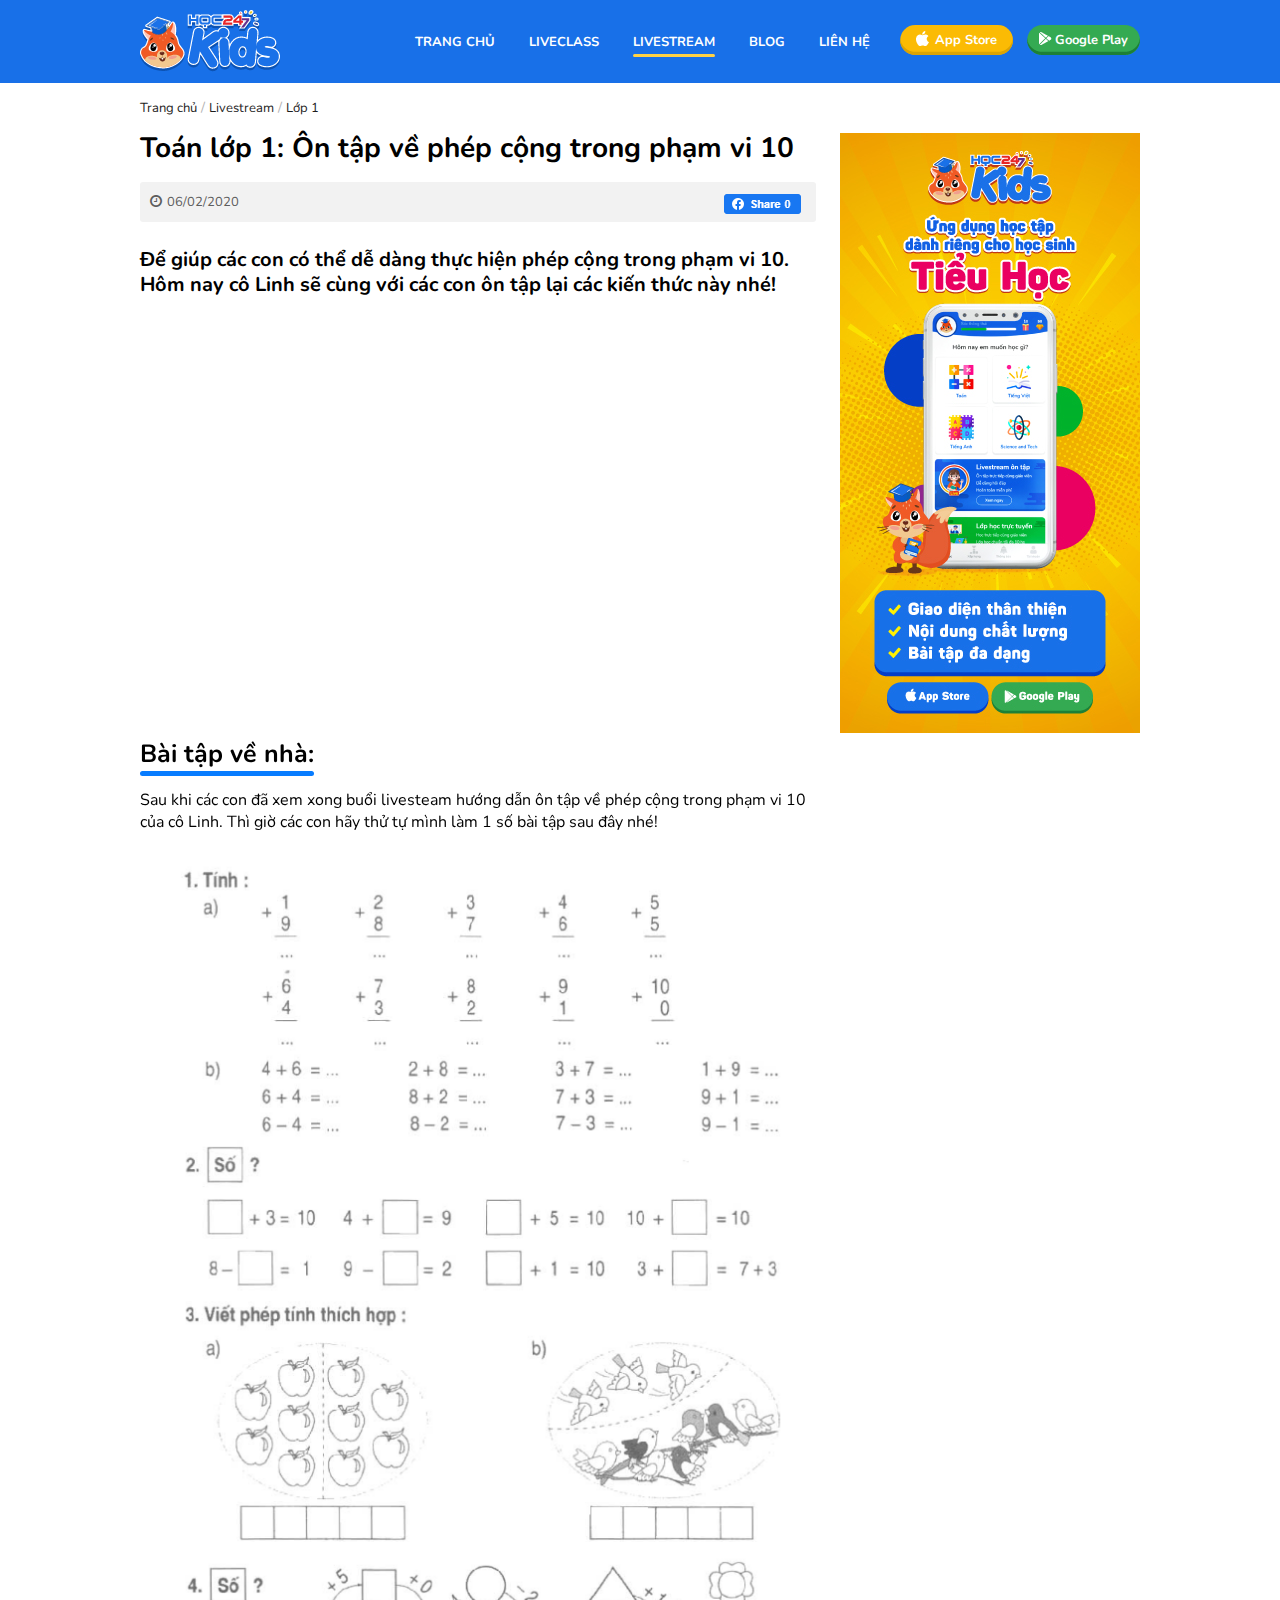
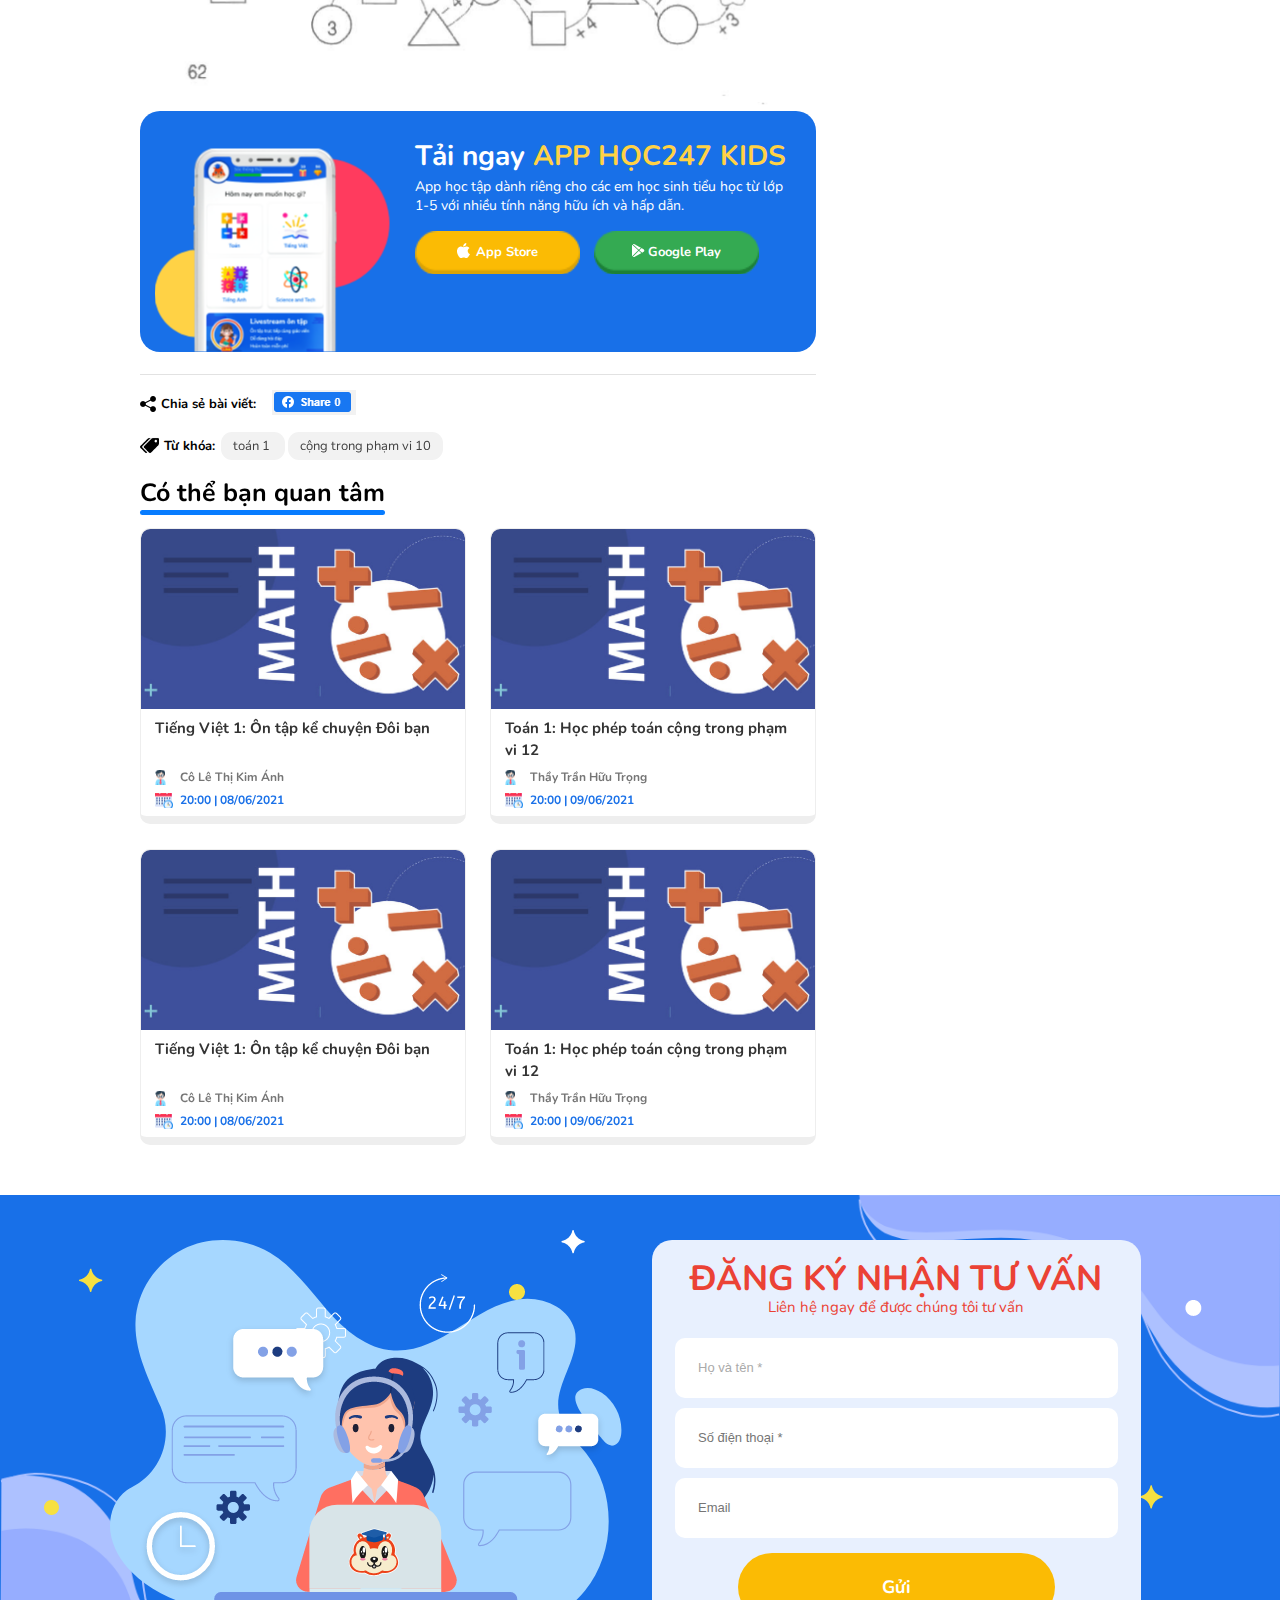
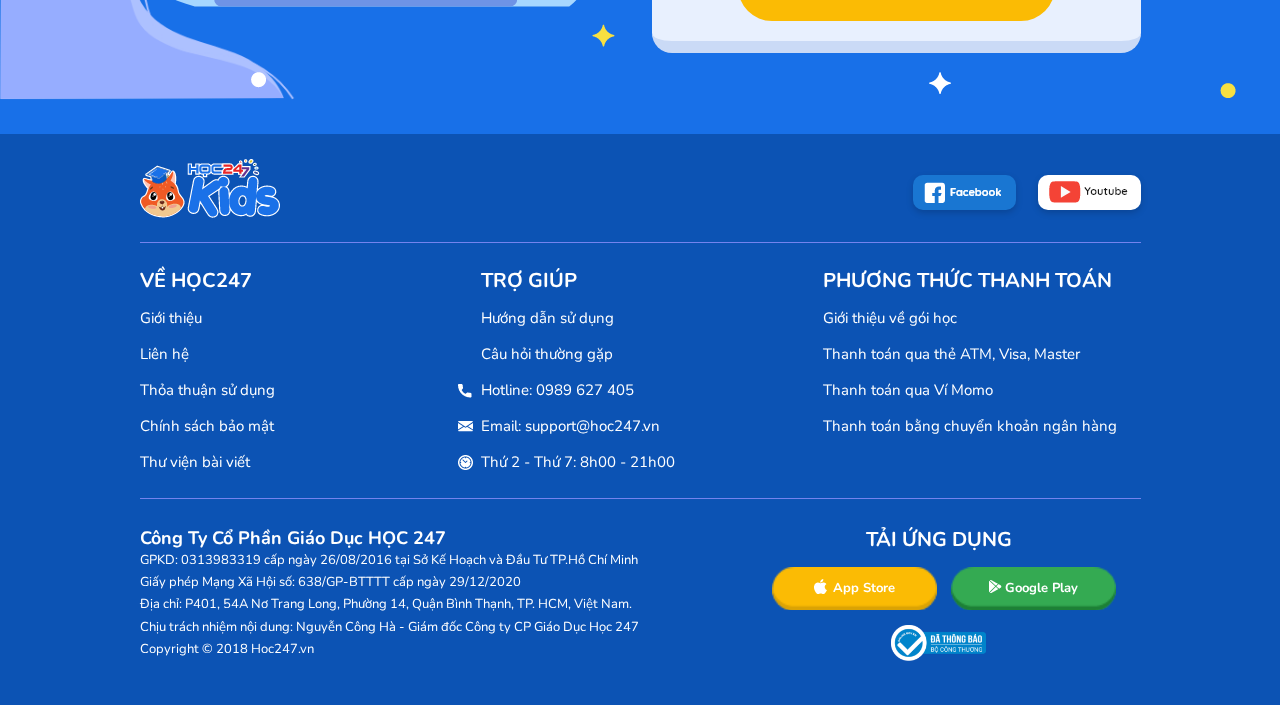
==== commit ff26ef8c: "saaa" ====
--- a/1-10-LiveStream.html
+++ b/1-10-LiveStream.html
@@ -223,7 +223,7 @@
                                          <input type="email" value="" name="email" placeholder="Email"/>
                                      </div>
                                      <div class="btn-register-orange">
-                                         <a href="#" class="btn-orange-68 title18Bold">Xem chi tiết</a>
+                                         <a href="#" class="btn-orange-68 title18Bold">Gửi</a>
                                      </div>
                                  </form>
                              </div>
--- a/css/all.css
+++ b/css/all.css
@@ -1,4 +1,4 @@
 ﻿.color-blue{color:#1870e8 !important}.color-red{color:#eb4235 !important}.color-white{color:#fff !important}.color-yellow{color:#ffd245 !important}.color-green{color:#34aa52 !important}h1,h2,h3,h4,h5,h6,p,ul,blockquote,pre,a,abbr,acronym,address,big,cite,code,del,dfn,em,img,ins,kbd,q,s,samp,small,strike,strong,sub,sup,tt,var,b,u,center,dl,dt,dd,fieldset,form,label,legend,table,caption,tbody,tfoot,thead,tr,th,td,article,aside,canvas,details,embed,figure,figcaption,footer,header,hgroup,menu,nav,output,ruby,section,summary,time,mark,audio,video{margin:0;padding:0;border:0;font-size:100%;font:inherit;vertical-align:baseline}article,aside,details,figcaption,figure,footer,header,hgroup,menu,nav,section{display:block}body{margin:0;padding:0}ol,ul{list-style:none}blockquote,q{quotes:none}blockquote:before,blockquote:after,q:before,q:after{content:"";content:none}table{border-collapse:collapse;border-spacing:0}.clear{clear:both}a{outline:none}form,input,textarea{margin:0;padding:0;border:0;font-family:"NiveaOTFBook",Arial,Helvetica,sans-serif;color:#575859}.clearfix:before,.clearfix:after,.row:before,.row:after{content:" ";display:block;overflow:hidden;visibility:hidden;width:0;height:0}.row:after,.clearfix:after{clear:both}.row,.clearfix{zoom:1}.clear{clear:both;display:block;overflow:hidden;visibility:hidden;width:0;height:0}/*!
  *  Font Awesome 4.7.0 by @davegandy - http://fontawesome.io - @fontawesome
  *  License - http://fontawesome.io/license (Font: SIL OFL 1.1, CSS: MIT License)
- */@font-face{font-family:"FontAwesome";src:url("../fonts/fontawesome-webfont.eot?v=4.7.0");src:url("../fonts/fontawesome-webfont.eot?#iefix&v=4.7.0") format("embedded-opentype"),url("../fonts/fontawesome-webfont.woff2?v=4.7.0") format("woff2"),url("../fonts/fontawesome-webfont.woff?v=4.7.0") format("woff"),url("../fonts/fontawesome-webfont.ttf?v=4.7.0") format("truetype"),url("../fonts/fontawesome-webfont.svg?v=4.7.0#fontawesomeregular") format("svg");font-weight:normal;font-style:normal}.fa{display:inline-block;font:normal normal normal 14px/1 FontAwesome;font-size:inherit;text-rendering:auto;-webkit-font-smoothing:antialiased;-moz-osx-font-smoothing:grayscale}.fa-lg{font-size:1.33333333em;line-height:.75em;vertical-align:-15%}.fa-2x{font-size:2em}.fa-3x{font-size:3em}.fa-4x{font-size:4em}.fa-5x{font-size:5em}.fa-fw{width:1.28571429em;text-align:center}.fa-ul{padding-left:0;margin-left:2.14285714em;list-style-type:none}.fa-ul>li{position:relative}.fa-li{position:absolute;left:-2.14285714em;width:2.14285714em;top:.14285714em;text-align:center}.fa-li.fa-lg{left:-1.85714286em}.fa-border{padding:.2em .25em .15em;border:solid .08em #eee;border-radius:.1em}.fa-pull-left{float:left}.fa-pull-right{float:right}.fa.fa-pull-left{margin-right:.3em}.fa.fa-pull-right{margin-left:.3em}.pull-right{float:right}.pull-left{float:left}.fa.pull-left{margin-right:.3em}.fa.pull-right{margin-left:.3em}.fa-spin{-webkit-animation:fa-spin 2s infinite linear;animation:fa-spin 2s infinite linear}.fa-pulse{-webkit-animation:fa-spin 1s infinite steps(8);animation:fa-spin 1s infinite steps(8)}@-webkit-keyframes fa-spin{0%{-webkit-transform:rotate(0deg);transform:rotate(0deg)}100%{-webkit-transform:rotate(359deg);transform:rotate(359deg)}}@keyframes fa-spin{0%{-webkit-transform:rotate(0deg);transform:rotate(0deg)}100%{-webkit-transform:rotate(359deg);transform:rotate(359deg)}}.fa-rotate-90{-ms-filter:"progid:DXImageTransform.Microsoft.BasicImage(rotation=1)";-webkit-transform:rotate(90deg);-ms-transform:rotate(90deg);transform:rotate(90deg)}.fa-rotate-180{-ms-filter:"progid:DXImageTransform.Microsoft.BasicImage(rotation=2)";-webkit-transform:rotate(180deg);-ms-transform:rotate(180deg);transform:rotate(180deg)}.fa-rotate-270{-ms-filter:"progid:DXImageTransform.Microsoft.BasicImage(rotation=3)";-webkit-transform:rotate(270deg);-ms-transform:rotate(270deg);transform:rotate(270deg)}.fa-flip-horizontal{-ms-filter:"progid:DXImageTransform.Microsoft.BasicImage(rotation=0, mirror=1)";-webkit-transform:scale(-1, 1);-ms-transform:scale(-1, 1);transform:scale(-1, 1)}.fa-flip-vertical{-ms-filter:"progid:DXImageTransform.Microsoft.BasicImage(rotation=2, mirror=1)";-webkit-transform:scale(1, -1);-ms-transform:scale(1, -1);transform:scale(1, -1)}:root .fa-rotate-90,:root .fa-rotate-180,:root .fa-rotate-270,:root .fa-flip-horizontal,:root .fa-flip-vertical{filter:none}.fa-stack{position:relative;display:inline-block;width:2em;height:2em;line-height:2em;vertical-align:middle}.fa-stack-1x,.fa-stack-2x{position:absolute;left:0;width:100%;text-align:center}.fa-stack-1x{line-height:inherit}.fa-stack-2x{font-size:2em}.fa-inverse{color:#fff}.fa-glass:before{content:""}.fa-music:before{content:""}.fa-search:before{content:""}.fa-envelope-o:before{content:""}.fa-heart:before{content:""}.fa-star:before{content:""}.fa-star-o:before{content:""}.fa-user:before{content:""}.fa-film:before{content:""}.fa-th-large:before{content:""}.fa-th:before{content:""}.fa-th-list:before{content:""}.fa-check:before{content:""}.fa-remove:before,.fa-close:before,.fa-times:before{content:""}.fa-search-plus:before{content:""}.fa-search-minus:before{content:""}.fa-power-off:before{content:""}.fa-signal:before{content:""}.fa-gear:before,.fa-cog:before{content:""}.fa-trash-o:before{content:""}.fa-home:before{content:""}.fa-file-o:before{content:""}.fa-clock-o:before{content:""}.fa-road:before{content:""}.fa-download:before{content:""}.fa-arrow-circle-o-down:before{content:""}.fa-arrow-circle-o-up:before{content:""}.fa-inbox:before{content:""}.fa-play-circle-o:before{content:""}.fa-rotate-right:before,.fa-repeat:before{content:""}.fa-refresh:before{content:""}.fa-list-alt:before{content:""}.fa-lock:before{content:""}.fa-flag:before{content:""}.fa-headphones:before{content:""}.fa-volume-off:before{content:""}.fa-volume-down:before{content:""}.fa-volume-up:before{content:""}.fa-qrcode:before{content:""}.fa-barcode:before{content:""}.fa-tag:before{content:""}.fa-tags:before{content:""}.fa-book:before{content:""}.fa-bookmark:before{content:""}.fa-print:before{content:""}.fa-camera:before{content:""}.fa-font:before{content:""}.fa-bold:before{content:""}.fa-italic:before{content:""}.fa-text-height:before{content:""}.fa-text-width:before{content:""}.fa-align-left:before{content:""}.fa-align-center:before{content:""}.fa-align-right:before{content:""}.fa-align-justify:before{content:""}.fa-list:before{content:""}.fa-dedent:before,.fa-outdent:before{content:""}.fa-indent:before{content:""}.fa-video-camera:before{content:""}.fa-photo:before,.fa-image:before,.fa-picture-o:before{content:""}.fa-pencil:before{content:""}.fa-map-marker:before{content:""}.fa-adjust:before{content:""}.fa-tint:before{content:""}.fa-edit:before,.fa-pencil-square-o:before{content:""}.fa-share-square-o:before{content:""}.fa-check-square-o:before{content:""}.fa-arrows:before{content:""}.fa-step-backward:before{content:""}.fa-fast-backward:before{content:""}.fa-backward:before{content:""}.fa-play:before{content:""}.fa-pause:before{content:""}.fa-stop:before{content:""}.fa-forward:before{content:""}.fa-fast-forward:before{content:""}.fa-step-forward:before{content:""}.fa-eject:before{content:""}.fa-chevron-left:before{content:""}.fa-chevron-right:before{content:""}.fa-plus-circle:before{content:""}.fa-minus-circle:before{content:""}.fa-times-circle:before{content:""}.fa-check-circle:before{content:""}.fa-question-circle:before{content:""}.fa-info-circle:before{content:""}.fa-crosshairs:before{content:""}.fa-times-circle-o:before{content:""}.fa-check-circle-o:before{content:""}.fa-ban:before{content:""}.fa-arrow-left:before{content:""}.fa-arrow-right:before{content:""}.fa-arrow-up:before{content:""}.fa-arrow-down:before{content:""}.fa-mail-forward:before,.fa-share:before{content:""}.fa-expand:before{content:""}.fa-compress:before{content:""}.fa-plus:before{content:""}.fa-minus:before{content:""}.fa-asterisk:before{content:""}.fa-exclamation-circle:before{content:""}.fa-gift:before{content:""}.fa-leaf:before{content:""}.fa-fire:before{content:""}.fa-eye:before{content:""}.fa-eye-slash:before{content:""}.fa-warning:before,.fa-exclamation-triangle:before{content:""}.fa-plane:before{content:""}.fa-calendar:before{content:""}.fa-random:before{content:""}.fa-comment:before{content:""}.fa-magnet:before{content:""}.fa-chevron-up:before{content:""}.fa-chevron-down:before{content:""}.fa-retweet:before{content:""}.fa-shopping-cart:before{content:""}.fa-folder:before{content:""}.fa-folder-open:before{content:""}.fa-arrows-v:before{content:""}.fa-arrows-h:before{content:""}.fa-bar-chart-o:before,.fa-bar-chart:before{content:""}.fa-twitter-square:before{content:""}.fa-facebook-square:before{content:""}.fa-camera-retro:before{content:""}.fa-key:before{content:""}.fa-gears:before,.fa-cogs:before{content:""}.fa-comments:before{content:""}.fa-thumbs-o-up:before{content:""}.fa-thumbs-o-down:before{content:""}.fa-star-half:before{content:""}.fa-heart-o:before{content:""}.fa-sign-out:before{content:""}.fa-linkedin-square:before{content:""}.fa-thumb-tack:before{content:""}.fa-external-link:before{content:""}.fa-sign-in:before{content:""}.fa-trophy:before{content:""}.fa-github-square:before{content:""}.fa-upload:before{content:""}.fa-lemon-o:before{content:""}.fa-phone:before{content:""}.fa-square-o:before{content:""}.fa-bookmark-o:before{content:""}.fa-phone-square:before{content:""}.fa-twitter:before{content:""}.fa-facebook-f:before,.fa-facebook:before{content:""}.fa-github:before{content:""}.fa-unlock:before{content:""}.fa-credit-card:before{content:""}.fa-feed:before,.fa-rss:before{content:""}.fa-hdd-o:before{content:""}.fa-bullhorn:before{content:""}.fa-bell:before{content:""}.fa-certificate:before{content:""}.fa-hand-o-right:before{content:""}.fa-hand-o-left:before{content:""}.fa-hand-o-up:before{content:""}.fa-hand-o-down:before{content:""}.fa-arrow-circle-left:before{content:""}.fa-arrow-circle-right:before{content:""}.fa-arrow-circle-up:before{content:""}.fa-arrow-circle-down:before{content:""}.fa-globe:before{content:""}.fa-wrench:before{content:""}.fa-tasks:before{content:""}.fa-filter:before{content:""}.fa-briefcase:before{content:""}.fa-arrows-alt:before{content:""}.fa-group:before,.fa-users:before{content:""}.fa-chain:before,.fa-link:before{content:""}.fa-cloud:before{content:""}.fa-flask:before{content:""}.fa-cut:before,.fa-scissors:before{content:""}.fa-copy:before,.fa-files-o:before{content:""}.fa-paperclip:before{content:""}.fa-save:before,.fa-floppy-o:before{content:""}.fa-square:before{content:""}.fa-navicon:before,.fa-reorder:before,.fa-bars:before{content:""}.fa-list-ul:before{content:""}.fa-list-ol:before{content:""}.fa-strikethrough:before{content:""}.fa-underline:before{content:""}.fa-table:before{content:""}.fa-magic:before{content:""}.fa-truck:before{content:""}.fa-pinterest:before{content:""}.fa-pinterest-square:before{content:""}.fa-google-plus-square:before{content:""}.fa-google-plus:before{content:""}.fa-money:before{content:""}.fa-caret-down:before{content:""}.fa-caret-up:before{content:""}.fa-caret-left:before{content:""}.fa-caret-right:before{content:""}.fa-columns:before{content:""}.fa-unsorted:before,.fa-sort:before{content:""}.fa-sort-down:before,.fa-sort-desc:before{content:""}.fa-sort-up:before,.fa-sort-asc:before{content:""}.fa-envelope:before{content:""}.fa-linkedin:before{content:""}.fa-rotate-left:before,.fa-undo:before{content:""}.fa-legal:before,.fa-gavel:before{content:""}.fa-dashboard:before,.fa-tachometer:before{content:""}.fa-comment-o:before{content:""}.fa-comments-o:before{content:""}.fa-flash:before,.fa-bolt:before{content:""}.fa-sitemap:before{content:""}.fa-umbrella:before{content:""}.fa-paste:before,.fa-clipboard:before{content:""}.fa-lightbulb-o:before{content:""}.fa-exchange:before{content:""}.fa-cloud-download:before{content:""}.fa-cloud-upload:before{content:""}.fa-user-md:before{content:""}.fa-stethoscope:before{content:""}.fa-suitcase:before{content:""}.fa-bell-o:before{content:""}.fa-coffee:before{content:""}.fa-cutlery:before{content:""}.fa-file-text-o:before{content:""}.fa-building-o:before{content:""}.fa-hospital-o:before{content:""}.fa-ambulance:before{content:""}.fa-medkit:before{content:""}.fa-fighter-jet:before{content:""}.fa-beer:before{content:""}.fa-h-square:before{content:""}.fa-plus-square:before{content:""}.fa-angle-double-left:before{content:""}.fa-angle-double-right:before{content:""}.fa-angle-double-up:before{content:""}.fa-angle-double-down:before{content:""}.fa-angle-left:before{content:""}.fa-angle-right:before{content:""}.fa-angle-up:before{content:""}.fa-angle-down:before{content:""}.fa-desktop:before{content:""}.fa-laptop:before{content:""}.fa-tablet:before{content:""}.fa-mobile-phone:before,.fa-mobile:before{content:""}.fa-circle-o:before{content:""}.fa-quote-left:before{content:""}.fa-quote-right:before{content:""}.fa-spinner:before{content:""}.fa-circle:before{content:""}.fa-mail-reply:before,.fa-reply:before{content:""}.fa-github-alt:before{content:""}.fa-folder-o:before{content:""}.fa-folder-open-o:before{content:""}.fa-smile-o:before{content:""}.fa-frown-o:before{content:""}.fa-meh-o:before{content:""}.fa-gamepad:before{content:""}.fa-keyboard-o:before{content:""}.fa-flag-o:before{content:""}.fa-flag-checkered:before{content:""}.fa-terminal:before{content:""}.fa-code:before{content:""}.fa-mail-reply-all:before,.fa-reply-all:before{content:""}.fa-star-half-empty:before,.fa-star-half-full:before,.fa-star-half-o:before{content:""}.fa-location-arrow:before{content:""}.fa-crop:before{content:""}.fa-code-fork:before{content:""}.fa-unlink:before,.fa-chain-broken:before{content:""}.fa-question:before{content:""}.fa-info:before{content:""}.fa-exclamation:before{content:""}.fa-superscript:before{content:""}.fa-subscript:before{content:""}.fa-eraser:before{content:""}.fa-puzzle-piece:before{content:""}.fa-microphone:before{content:""}.fa-microphone-slash:before{content:""}.fa-shield:before{content:""}.fa-calendar-o:before{content:""}.fa-fire-extinguisher:before{content:""}.fa-rocket:before{content:""}.fa-maxcdn:before{content:""}.fa-chevron-circle-left:before{content:""}.fa-chevron-circle-right:before{content:""}.fa-chevron-circle-up:before{content:""}.fa-chevron-circle-down:before{content:""}.fa-html5:before{content:""}.fa-css3:before{content:""}.fa-anchor:before{content:""}.fa-unlock-alt:before{content:""}.fa-bullseye:before{content:""}.fa-ellipsis-h:before{content:""}.fa-ellipsis-v:before{content:""}.fa-rss-square:before{content:""}.fa-play-circle:before{content:""}.fa-ticket:before{content:""}.fa-minus-square:before{content:""}.fa-minus-square-o:before{content:""}.fa-level-up:before{content:""}.fa-level-down:before{content:""}.fa-check-square:before{content:""}.fa-pencil-square:before{content:""}.fa-external-link-square:before{content:""}.fa-share-square:before{content:""}.fa-compass:before{content:""}.fa-toggle-down:before,.fa-caret-square-o-down:before{content:""}.fa-toggle-up:before,.fa-caret-square-o-up:before{content:""}.fa-toggle-right:before,.fa-caret-square-o-right:before{content:""}.fa-euro:before,.fa-eur:before{content:""}.fa-gbp:before{content:""}.fa-dollar:before,.fa-usd:before{content:""}.fa-rupee:before,.fa-inr:before{content:""}.fa-cny:before,.fa-rmb:before,.fa-yen:before,.fa-jpy:before{content:""}.fa-ruble:before,.fa-rouble:before,.fa-rub:before{content:""}.fa-won:before,.fa-krw:before{content:""}.fa-bitcoin:before,.fa-btc:before{content:""}.fa-file:before{content:""}.fa-file-text:before{content:""}.fa-sort-alpha-asc:before{content:""}.fa-sort-alpha-desc:before{content:""}.fa-sort-amount-asc:before{content:""}.fa-sort-amount-desc:before{content:""}.fa-sort-numeric-asc:before{content:""}.fa-sort-numeric-desc:before{content:""}.fa-thumbs-up:before{content:""}.fa-thumbs-down:before{content:""}.fa-youtube-square:before{content:""}.fa-youtube:before{content:""}.fa-xing:before{content:""}.fa-xing-square:before{content:""}.fa-youtube-play:before{content:""}.fa-dropbox:before{content:""}.fa-stack-overflow:before{content:""}.fa-instagram:before{content:""}.fa-flickr:before{content:""}.fa-adn:before{content:""}.fa-bitbucket:before{content:""}.fa-bitbucket-square:before{content:""}.fa-tumblr:before{content:""}.fa-tumblr-square:before{content:""}.fa-long-arrow-down:before{content:""}.fa-long-arrow-up:before{content:""}.fa-long-arrow-left:before{content:""}.fa-long-arrow-right:before{content:""}.fa-apple:before{content:""}.fa-windows:before{content:""}.fa-android:before{content:""}.fa-linux:before{content:""}.fa-dribbble:before{content:""}.fa-skype:before{content:""}.fa-foursquare:before{content:""}.fa-trello:before{content:""}.fa-female:before{content:""}.fa-male:before{content:""}.fa-gittip:before,.fa-gratipay:before{content:""}.fa-sun-o:before{content:""}.fa-moon-o:before{content:""}.fa-archive:before{content:""}.fa-bug:before{content:""}.fa-vk:before{content:""}.fa-weibo:before{content:""}.fa-renren:before{content:""}.fa-pagelines:before{content:""}.fa-stack-exchange:before{content:""}.fa-arrow-circle-o-right:before{content:""}.fa-arrow-circle-o-left:before{content:""}.fa-toggle-left:before,.fa-caret-square-o-left:before{content:""}.fa-dot-circle-o:before{content:""}.fa-wheelchair:before{content:""}.fa-vimeo-square:before{content:""}.fa-turkish-lira:before,.fa-try:before{content:""}.fa-plus-square-o:before{content:""}.fa-space-shuttle:before{content:""}.fa-slack:before{content:""}.fa-envelope-square:before{content:""}.fa-wordpress:before{content:""}.fa-openid:before{content:""}.fa-institution:before,.fa-bank:before,.fa-university:before{content:""}.fa-mortar-board:before,.fa-graduation-cap:before{content:""}.fa-yahoo:before{content:""}.fa-google:before{content:""}.fa-reddit:before{content:""}.fa-reddit-square:before{content:""}.fa-stumbleupon-circle:before{content:""}.fa-stumbleupon:before{content:""}.fa-delicious:before{content:""}.fa-digg:before{content:""}.fa-pied-piper-pp:before{content:""}.fa-pied-piper-alt:before{content:""}.fa-drupal:before{content:""}.fa-joomla:before{content:""}.fa-language:before{content:""}.fa-fax:before{content:""}.fa-building:before{content:""}.fa-child:before{content:""}.fa-paw:before{content:""}.fa-spoon:before{content:""}.fa-cube:before{content:""}.fa-cubes:before{content:""}.fa-behance:before{content:""}.fa-behance-square:before{content:""}.fa-steam:before{content:""}.fa-steam-square:before{content:""}.fa-recycle:before{content:""}.fa-automobile:before,.fa-car:before{content:""}.fa-cab:before,.fa-taxi:before{content:""}.fa-tree:before{content:""}.fa-spotify:before{content:""}.fa-deviantart:before{content:""}.fa-soundcloud:before{content:""}.fa-database:before{content:""}.fa-file-pdf-o:before{content:""}.fa-file-word-o:before{content:""}.fa-file-excel-o:before{content:""}.fa-file-powerpoint-o:before{content:""}.fa-file-photo-o:before,.fa-file-picture-o:before,.fa-file-image-o:before{content:""}.fa-file-zip-o:before,.fa-file-archive-o:before{content:""}.fa-file-sound-o:before,.fa-file-audio-o:before{content:""}.fa-file-movie-o:before,.fa-file-video-o:before{content:""}.fa-file-code-o:before{content:""}.fa-vine:before{content:""}.fa-codepen:before{content:""}.fa-jsfiddle:before{content:""}.fa-life-bouy:before,.fa-life-buoy:before,.fa-life-saver:before,.fa-support:before,.fa-life-ring:before{content:""}.fa-circle-o-notch:before{content:""}.fa-ra:before,.fa-resistance:before,.fa-rebel:before{content:""}.fa-ge:before,.fa-empire:before{content:""}.fa-git-square:before{content:""}.fa-git:before{content:""}.fa-y-combinator-square:before,.fa-yc-square:before,.fa-hacker-news:before{content:""}.fa-tencent-weibo:before{content:""}.fa-qq:before{content:""}.fa-wechat:before,.fa-weixin:before{content:""}.fa-send:before,.fa-paper-plane:before{content:""}.fa-send-o:before,.fa-paper-plane-o:before{content:""}.fa-history:before{content:""}.fa-circle-thin:before{content:""}.fa-header:before{content:""}.fa-paragraph:before{content:""}.fa-sliders:before{content:""}.fa-share-alt:before{content:""}.fa-share-alt-square:before{content:""}.fa-bomb:before{content:""}.fa-soccer-ball-o:before,.fa-futbol-o:before{content:""}.fa-tty:before{content:""}.fa-binoculars:before{content:""}.fa-plug:before{content:""}.fa-slideshare:before{content:""}.fa-twitch:before{content:""}.fa-yelp:before{content:""}.fa-newspaper-o:before{content:""}.fa-wifi:before{content:""}.fa-calculator:before{content:""}.fa-paypal:before{content:""}.fa-google-wallet:before{content:""}.fa-cc-visa:before{content:""}.fa-cc-mastercard:before{content:""}.fa-cc-discover:before{content:""}.fa-cc-amex:before{content:""}.fa-cc-paypal:before{content:""}.fa-cc-stripe:before{content:""}.fa-bell-slash:before{content:""}.fa-bell-slash-o:before{content:""}.fa-trash:before{content:""}.fa-copyright:before{content:""}.fa-at:before{content:""}.fa-eyedropper:before{content:""}.fa-paint-brush:before{content:""}.fa-birthday-cake:before{content:""}.fa-area-chart:before{content:""}.fa-pie-chart:before{content:""}.fa-line-chart:before{content:""}.fa-lastfm:before{content:""}.fa-lastfm-square:before{content:""}.fa-toggle-off:before{content:""}.fa-toggle-on:before{content:""}.fa-bicycle:before{content:""}.fa-bus:before{content:""}.fa-ioxhost:before{content:""}.fa-angellist:before{content:""}.fa-cc:before{content:""}.fa-shekel:before,.fa-sheqel:before,.fa-ils:before{content:""}.fa-meanpath:before{content:""}.fa-buysellads:before{content:""}.fa-connectdevelop:before{content:""}.fa-dashcube:before{content:""}.fa-forumbee:before{content:""}.fa-leanpub:before{content:""}.fa-sellsy:before{content:""}.fa-shirtsinbulk:before{content:""}.fa-simplybuilt:before{content:""}.fa-skyatlas:before{content:""}.fa-cart-plus:before{content:""}.fa-cart-arrow-down:before{content:""}.fa-diamond:before{content:""}.fa-ship:before{content:""}.fa-user-secret:before{content:""}.fa-motorcycle:before{content:""}.fa-street-view:before{content:""}.fa-heartbeat:before{content:""}.fa-venus:before{content:""}.fa-mars:before{content:""}.fa-mercury:before{content:""}.fa-intersex:before,.fa-transgender:before{content:""}.fa-transgender-alt:before{content:""}.fa-venus-double:before{content:""}.fa-mars-double:before{content:""}.fa-venus-mars:before{content:""}.fa-mars-stroke:before{content:""}.fa-mars-stroke-v:before{content:""}.fa-mars-stroke-h:before{content:""}.fa-neuter:before{content:""}.fa-genderless:before{content:""}.fa-facebook-official:before{content:""}.fa-pinterest-p:before{content:""}.fa-whatsapp:before{content:""}.fa-server:before{content:""}.fa-user-plus:before{content:""}.fa-user-times:before{content:""}.fa-hotel:before,.fa-bed:before{content:""}.fa-viacoin:before{content:""}.fa-train:before{content:""}.fa-subway:before{content:""}.fa-medium:before{content:""}.fa-yc:before,.fa-y-combinator:before{content:""}.fa-optin-monster:before{content:""}.fa-opencart:before{content:""}.fa-expeditedssl:before{content:""}.fa-battery-4:before,.fa-battery:before,.fa-battery-full:before{content:""}.fa-battery-3:before,.fa-battery-three-quarters:before{content:""}.fa-battery-2:before,.fa-battery-half:before{content:""}.fa-battery-1:before,.fa-battery-quarter:before{content:""}.fa-battery-0:before,.fa-battery-empty:before{content:""}.fa-mouse-pointer:before{content:""}.fa-i-cursor:before{content:""}.fa-object-group:before{content:""}.fa-object-ungroup:before{content:""}.fa-sticky-note:before{content:""}.fa-sticky-note-o:before{content:""}.fa-cc-jcb:before{content:""}.fa-cc-diners-club:before{content:""}.fa-clone:before{content:""}.fa-balance-scale:before{content:""}.fa-hourglass-o:before{content:""}.fa-hourglass-1:before,.fa-hourglass-start:before{content:""}.fa-hourglass-2:before,.fa-hourglass-half:before{content:""}.fa-hourglass-3:before,.fa-hourglass-end:before{content:""}.fa-hourglass:before{content:""}.fa-hand-grab-o:before,.fa-hand-rock-o:before{content:""}.fa-hand-stop-o:before,.fa-hand-paper-o:before{content:""}.fa-hand-scissors-o:before{content:""}.fa-hand-lizard-o:before{content:""}.fa-hand-spock-o:before{content:""}.fa-hand-pointer-o:before{content:""}.fa-hand-peace-o:before{content:""}.fa-trademark:before{content:""}.fa-registered:before{content:""}.fa-creative-commons:before{content:""}.fa-gg:before{content:""}.fa-gg-circle:before{content:""}.fa-tripadvisor:before{content:""}.fa-odnoklassniki:before{content:""}.fa-odnoklassniki-square:before{content:""}.fa-get-pocket:before{content:""}.fa-wikipedia-w:before{content:""}.fa-safari:before{content:""}.fa-chrome:before{content:""}.fa-firefox:before{content:""}.fa-opera:before{content:""}.fa-internet-explorer:before{content:""}.fa-tv:before,.fa-television:before{content:""}.fa-contao:before{content:""}.fa-500px:before{content:""}.fa-amazon:before{content:""}.fa-calendar-plus-o:before{content:""}.fa-calendar-minus-o:before{content:""}.fa-calendar-times-o:before{content:""}.fa-calendar-check-o:before{content:""}.fa-industry:before{content:""}.fa-map-pin:before{content:""}.fa-map-signs:before{content:""}.fa-map-o:before{content:""}.fa-map:before{content:""}.fa-commenting:before{content:""}.fa-commenting-o:before{content:""}.fa-houzz:before{content:""}.fa-vimeo:before{content:""}.fa-black-tie:before{content:""}.fa-fonticons:before{content:""}.fa-reddit-alien:before{content:""}.fa-edge:before{content:""}.fa-credit-card-alt:before{content:""}.fa-codiepie:before{content:""}.fa-modx:before{content:""}.fa-fort-awesome:before{content:""}.fa-usb:before{content:""}.fa-product-hunt:before{content:""}.fa-mixcloud:before{content:""}.fa-scribd:before{content:""}.fa-pause-circle:before{content:""}.fa-pause-circle-o:before{content:""}.fa-stop-circle:before{content:""}.fa-stop-circle-o:before{content:""}.fa-shopping-bag:before{content:""}.fa-shopping-basket:before{content:""}.fa-hashtag:before{content:""}.fa-bluetooth:before{content:""}.fa-bluetooth-b:before{content:""}.fa-percent:before{content:""}.fa-gitlab:before{content:""}.fa-wpbeginner:before{content:""}.fa-wpforms:before{content:""}.fa-envira:before{content:""}.fa-universal-access:before{content:""}.fa-wheelchair-alt:before{content:""}.fa-question-circle-o:before{content:""}.fa-blind:before{content:""}.fa-audio-description:before{content:""}.fa-volume-control-phone:before{content:""}.fa-braille:before{content:""}.fa-assistive-listening-systems:before{content:""}.fa-asl-interpreting:before,.fa-american-sign-language-interpreting:before{content:""}.fa-deafness:before,.fa-hard-of-hearing:before,.fa-deaf:before{content:""}.fa-glide:before{content:""}.fa-glide-g:before{content:""}.fa-signing:before,.fa-sign-language:before{content:""}.fa-low-vision:before{content:""}.fa-viadeo:before{content:""}.fa-viadeo-square:before{content:""}.fa-snapchat:before{content:""}.fa-snapchat-ghost:before{content:""}.fa-snapchat-square:before{content:""}.fa-pied-piper:before{content:""}.fa-first-order:before{content:""}.fa-yoast:before{content:""}.fa-themeisle:before{content:""}.fa-google-plus-circle:before,.fa-google-plus-official:before{content:""}.fa-fa:before,.fa-font-awesome:before{content:""}.fa-handshake-o:before{content:""}.fa-envelope-open:before{content:""}.fa-envelope-open-o:before{content:""}.fa-linode:before{content:""}.fa-address-book:before{content:""}.fa-address-book-o:before{content:""}.fa-vcard:before,.fa-address-card:before{content:""}.fa-vcard-o:before,.fa-address-card-o:before{content:""}.fa-user-circle:before{content:""}.fa-user-circle-o:before{content:""}.fa-user-o:before{content:""}.fa-id-badge:before{content:""}.fa-drivers-license:before,.fa-id-card:before{content:""}.fa-drivers-license-o:before,.fa-id-card-o:before{content:""}.fa-quora:before{content:""}.fa-free-code-camp:before{content:""}.fa-telegram:before{content:""}.fa-thermometer-4:before,.fa-thermometer:before,.fa-thermometer-full:before{content:""}.fa-thermometer-3:before,.fa-thermometer-three-quarters:before{content:""}.fa-thermometer-2:before,.fa-thermometer-half:before{content:""}.fa-thermometer-1:before,.fa-thermometer-quarter:before{content:""}.fa-thermometer-0:before,.fa-thermometer-empty:before{content:""}.fa-shower:before{content:""}.fa-bathtub:before,.fa-s15:before,.fa-bath:before{content:""}.fa-podcast:before{content:""}.fa-window-maximize:before{content:""}.fa-window-minimize:before{content:""}.fa-window-restore:before{content:""}.fa-times-rectangle:before,.fa-window-close:before{content:""}.fa-times-rectangle-o:before,.fa-window-close-o:before{content:""}.fa-bandcamp:before{content:""}.fa-grav:before{content:""}.fa-etsy:before{content:""}.fa-imdb:before{content:""}.fa-ravelry:before{content:""}.fa-eercast:before{content:""}.fa-microchip:before{content:""}.fa-snowflake-o:before{content:""}.fa-superpowers:before{content:""}.fa-wpexplorer:before{content:""}.fa-meetup:before{content:""}.sr-only{position:absolute;width:1px;height:1px;padding:0;margin:-1px;overflow:hidden;clip:rect(0, 0, 0, 0);border:0}.sr-only-focusable:active,.sr-only-focusable:focus{position:static;width:auto;height:auto;margin:0;overflow:visible;clip:auto}.hasScrollingBar{position:relative;height:100vh;overflow-x:hidden;scroll-behavior:smooth}.hasScrollingBar::-webkit-scrollbar{width:5px;height:0}.hasScrollingBar::-webkit-scrollbar-track{margin:0px 15px 0}.hasScrollingBar::-webkit-scrollbar-thumb{background:#3e6bb2;border-radius:5px;margin-right:10px;box-shadow:none}.hasScrollingBar:hover::-webkit-scrollbar-thumb{background:#3e6bb2}.hasScrollingBar::-webkit-scrollbar-thumb:hover{background:rgba(255,255,255,.55)}.checkbox-control,.radio-control{width:100%;position:relative;display:block;min-height:23px;padding-right:25px}.checkbox-control [type=checkbox]:not(:checked),.checkbox-control [type=radio]:not(:checked),.radio-control [type=checkbox]:not(:checked),.radio-control [type=radio]:not(:checked){position:absolute;pointer-events:none;opacity:0}.checkbox-control [type=checkbox]:checked,.checkbox-control [type=radio]:checked,.radio-control [type=checkbox]:checked,.radio-control [type=radio]:checked{position:absolute;pointer-events:none;opacity:0}.checkbox-control:focus,.radio-control:focus{outline:none}.checkbox-control:active,.radio-control:active{outline:none}.checkbox-control .custom-control-input:focus~.custom-control-label::before,.radio-control .custom-control-input:focus~.custom-control-label::before{box-shadow:none}.checkbox-control input:checked~label:before,.radio-control input:checked~label:before{background:url("../images/icons/shapes-and-symbols.png") 7px center no-repeat transparent !important}.checkbox-control label:before,.radio-control label:before{content:"";background:transparent;border:solid 1px #e2e2e2;outline:none;border-radius:5px;width:31px;position:absolute;height:31px}.checkbox-control label span,.radio-control label span{padding-left:35px;padding-top:0;display:inline-block;font-size:13px;line-height:17px}.checkbox-control label a,.radio-control label a{color:#118aef}.checkbox-control span.s-label,.radio-control span.s-label{font-family:"Nunito",sans-serif;font-size:14px;line-height:24px;font-weight:400;position:relative;margin-left:35px;cursor:pointer;top:0}.checkbox-control.w24px label:before,.radio-control.w24px label:before{width:24px;height:24px}.checkbox-control.w24px input:checked~label:before,.radio-control.w24px input:checked~label:before{background:url(../images/icons/shapes-and-symbols.png) 5px center no-repeat transparent !important;background-size:16px !important}.checkbox-control.w24px label span,.radio-control.w24px label span{padding-left:35px;padding-top:5px}.checkbox-control.w20px,.radio-control.w20px{min-height:20px}.checkbox-control.w20px label:before,.radio-control.w20px label:before{width:20px;height:20px}.checkbox-control.w20px input:checked~label:before,.radio-control.w20px input:checked~label:before{background:url(../images/icons/shapes-and-symbols.png) 4px center no-repeat transparent !important;background-size:12px !important}.checkbox-control.w20px label span,.radio-control.w20px label span{padding-left:32px;padding-top:0}.checkbox-control.w28 label:before,.checkbox-control.w28 label:after,.radio-control.w28 label:before,.radio-control.w28 label:after{content:"";width:28px;height:28px;top:50%;margin-top:-14px}.checkbox-control.w28 input:checked~label:before,.radio-control.w28 input:checked~label:before{background:transparent !important}.checkbox-control.w28 input:checked~label:after,.radio-control.w28 input:checked~label:after{position:absolute}.dropdown-toggle::after{border-top:6px solid;border-right:6px solid transparent;border-bottom:0;border-left:6px solid transparent}.common-text-field[type=text]{height:35px;border-radius:5px;padding-left:15px}.common-text-field[type=text]::-webkit-input-placeholder{color:#333}.common-text-field[type=text]:-moz-placeholder{color:#333;opacity:1}.common-text-field[type=text]::-moz-placeholder{color:#333;opacity:1}.common-text-field[type=text]:-ms-input-placeholder{color:#333}.common-text-field[type=text]::-ms-input-placeholder{color:#333}.common-text-field[type=text]::placeholder{color:#333}.toggle-style input[type=checkbox]{height:0;width:0;visibility:hidden}.toggle-style label{cursor:pointer;text-indent:-9999px;width:42px;height:21px;background:#fff;display:block;border-radius:13px;border:1px solid #e2e2e2;position:relative;top:5px;margin-right:3px}.toggle-style label:after{content:"";position:absolute;top:0px;left:0px;width:21px;height:21px;background:#e2e2e2;border-radius:90px;transition:.3s}.toggle-style input:checked+label{background:#fff}.toggle-style input:checked+label:after{left:100%;transform:translateX(-100%);background:#118aef}.toggle-style label:active:after{width:21px}.toggle-style label{display:inline-block}.toggle-style span{font-size:13px}.small-chk .checkbox-control label:before{width:20px;height:20px}.small-chk .checkbox-control label span{font-size:15px;padding-left:32px;padding-top:1px;line-height:23px}.small-chk .checkbox-control input:checked~label:before{background-size:12px !important;background-position:center !important}.btn-orange-30{background:url(../images/btn-orange-30.png) no-repeat;height:30px;width:100%;min-width:113px;display:inline-block}.btn-orange-30.h43{height:43px;line-height:43px;min-width:165px;background-size:cover}.btn-orange-68{background:url(../images/btn-orange-68.png) no-repeat;height:68px;line-height:68px;min-width:317px;text-align:center;display:inline-block;color:#fff}.btn-green-30{background:url(../images/btn-green-30.png) no-repeat;height:30px;width:100%;min-width:113px;display:inline-block}.btn-green-30.h43{height:43px;line-height:43px;min-width:165px;background-size:cover}.custom-button-checkbox{border:1px solid #eee;display:inline-block;border-radius:5px;position:relative;overflow:hidden}.custom-button-checkbox .checkbox-item{display:inline-block;position:relative;cursor:pointer;font-size:29px;user-select:none;padding-left:40px;background:#fafbfc;float:left;width:50px;height:40px}.custom-button-checkbox .checkbox-item:last-child:after{display:none}.custom-button-checkbox .checkbox-item:after{content:"";display:inline-block;height:26px;width:1px;background:#e2e2e2;position:relative;z-index:1;float:right;margin-top:2px}.custom-button-checkbox .checkbox-item input{position:absolute;opacity:0;cursor:pointer;height:0;width:0}.custom-button-checkbox .checkbox-item .checkmark{position:absolute;top:0;left:0;width:50px;height:40px;background:#fafbfc}.custom-button-checkbox .checkbox-item:hover .checkmark{background:#ccc}.custom-button-checkbox .checkbox-item .checkmark:after{content:"";position:absolute;display:none}.custom-button-checkbox .checkbox-item .checkmark:after{top:50%;left:50%;width:5px;height:10px;border:solid #fff;border-width:0 3px 3px 0;transform:translate(-50%, -50%) rotate(45deg)}.custom-button-checkbox .checkbox-item input:checked~.checkmark{background:#0ab410}.custom-select{background:#fff url(../images/icons/arrow-select.svg) no-repeat right .75rem center;display:inline-block;width:100%;padding:.375rem 1.75rem .375rem .75rem;line-height:1.5;color:#bcbcbc;vertical-align:middle;background-size:6px;height:40px;width:100%;font-family:"Nunito",sans-serif;font-size:13px;line-height:1.1;font-weight:400;-moz-border-radius:5px;-webkit-border-radius:5px;border-radius:5px;-khtml-border-radius:5px;border:1px solid #e2e2e2;-webkit-appearance:none;-moz-appearance:none;appearance:none;outline:none}.custom-select:focus,.custom-select:active{box-shadow:none}.custom-select.w187{width:187px;margin-right:10px}input[type=text]{border:solid 1px #ccc;-moz-border-radius:13px;-webkit-border-radius:13px;border-radius:13px;-khtml-border-radius:13px;height:26px}input[type=text]::-webkit-input-placeholder{color:#aaa}input[type=text]:-moz-placeholder{color:#aaa;opacity:1}input[type=text]::-moz-placeholder{color:#aaa;opacity:1}input[type=text]:-ms-input-placeholder{color:#aaa}input[type=text]::-ms-input-placeholder{color:#aaa}input[type=text]::placeholder{color:#aaa}input.common-input{-moz-border-radius:5px;-webkit-border-radius:5px;border-radius:5px;-khtml-border-radius:5px;height:40px;padding:0 15px;line-height:40px}textarea.common-textarea{-moz-border-radius:5px;-webkit-border-radius:5px;border-radius:5px;-khtml-border-radius:5px;font-size:15px;padding:0 15px;padding-top:15px;line-height:23px;border:solid 1px #ccc;width:100%}textarea.common-textarea.h124{height:124px;resize:none}.select-wrapper{margin:auto;max-width:600px;width:calc(100% - 40px)}.select-pure__select{align-items:center;background:#fff;border-radius:4px;border:1px solid rgba(0,0,0,.15);box-shadow:0 2px 4px rgba(0,0,0,.04);box-sizing:border-box;color:#363b3e;cursor:pointer;display:flex;font-size:16px;font-weight:500;justify-content:left;min-height:40px;padding:5px 15px;position:relative;transition:.2s;width:100%}.select-pure__select:after{content:"";border-top:6px solid;border-right:6px solid transparent;border-bottom:0;border-left:6px solid transparent;display:inline-block;width:0;height:0;margin-left:.255em;vertical-align:.255em;content:"";color:#333;position:absolute;right:15px}.select-pure__options{border-radius:4px;border:1px solid #e2e2e2;box-sizing:border-box;color:#333;display:none;left:0;max-height:221px;overflow-y:scroll;position:absolute;top:50px;width:100%;z-index:5;font-size:13px}.select-pure__select--opened .select-pure__options{display:block}.select-pure__option{background:#fff;border-bottom:1px solid #e4e4e4;box-sizing:border-box;height:40px;line-height:25px;padding:10px}.select-pure__option--selected{color:#e4e4e4;cursor:initial;pointer-events:none}.select-pure__option--hidden{display:none}.select-pure__selected-label{background:#fff;border-radius:4px;color:#333;cursor:initial;display:inline-block;margin:5px 10px 5px 0;padding:3px 7px}.select-pure__selected-label:last-of-type{margin-right:0}.select-pure__selected-label i{cursor:pointer;display:inline-block;margin-left:7px}.select-pure__selected-label i:hover{color:#e4e4e4}.select-pure__autocomplete{background:#fff;border-bottom:1px solid #e2e2e2;border-left:none;border-right:none;border-top:none;box-sizing:border-box;font-size:13px;outline:none;padding:10px;width:100%}.select-pure__placeholder{font-size:13px;color:#999}.select-pure__placeholder.select-pure__placeholder--hidden{display:none}.select-pure__selected-label{background:#fafbfc;margin:0;margin-right:10px;border:1px solid #e2e2e2;border-radius:5px;font-size:13px;color:#000}.select-pure__selected-label img{position:relative;top:3px;margin-left:5px}.col-2dot4,.col-sm-2dot4,.col-md-2dot4,.col-lg-2dot4,.col-xl-2dot4{position:relative;width:100%;min-height:1px;padding-right:15px;padding-left:15px}.col-2dot4{-webkit-box-flex:0;-ms-flex:0 0 20%;flex:0 0 20%;max-width:20%}@media(min-width: 540px){.col-sm-2dot4{-webkit-box-flex:0;-ms-flex:0 0 20%;flex:0 0 20%;max-width:20%}}@media(min-width: 720px){.col-md-2dot4{-webkit-box-flex:0;-ms-flex:0 0 20%;flex:0 0 20%;max-width:20%}}@media(min-width: 960px){.col-lg-2dot4{-webkit-box-flex:0;-ms-flex:0 0 20%;flex:0 0 20%;max-width:20%}}@media(min-width: 1140px){.col-xl-2dot4{-webkit-box-flex:0;-ms-flex:0 0 20%;flex:0 0 20%;max-width:20%}}.col-1dot4,.col-sm-1dot4,.col-md-1dot4,.col-lg-1dot4,.col-xl-1dot4{position:relative;width:100%;min-height:1px;padding-right:15px;padding-left:15px}.col-1dot4{-webkit-box-flex:0;-ms-flex:0 0 8.5%;flex:0 0 8.5%;max-width:8.5%}@media(min-width: 540px){.col-sm-1dot4{-webkit-box-flex:0;-ms-flex:0 0 8.5%;flex:0 0 8.5%;max-width:8.5%}}@media(min-width: 720px){.col-md-1dot4{-webkit-box-flex:0;-ms-flex:0 0 8.5%;flex:0 0 8.5%;max-width:8.5%}}@media(min-width: 960px){.col-lg-1dot4{-webkit-box-flex:0;-ms-flex:0 0 8.5%;flex:0 0 8.5%;max-width:8.5%}}@media(min-width: 1140px){.col-xl-1dot4{-webkit-box-flex:0;-ms-flex:0 0 8.5%;flex:0 0 8.5%;max-width:8.5%}}html,body{min-width:320px;overflow-x:hidden}body{font:normal 14px/1.4 "Nunito",sans-serif;color:#5a5a5a;background:#fff;min-width:1000px;overflow:hidden;-webkit-font-smoothing:auto;-moz-osx-font-smoothing:auto}html.hidden{overflow:hidden}a{color:#202020}a:hover{color:#eb4235}.container{max-width:1025px}a{text-decoration:none}a:hover{text-decoration:none}.align-right{text-align:right}.for-mobile{display:none}.fa{color:#707070;font-size:12px}.clear{clear:both}.content700{width:700px}.content820{width:820px}.content890{width:890px}.content940{width:940px}.col{float:left;padding-left:0;padding-right:0;margin-right:13px;margin-left:13px}.w90percent{width:90%}.for-desktop{display:block}.for-mobile{display:none}.grid-menu-mb{display:none}.no-bg{background:transparent !important}.no-margin-top{margin-top:0 !important}.no-padding-top{padding-top:0 !important}.no-padding{padding:0 !important}.no-padding-bottom{padding-bottom:0}.no-absolute{position:initial}.margin-top-10{margin-top:10px}.margin-top-12{margin-top:12px !important}.margin-top-15{margin-top:15px !important}.margin-top-25{margin-top:25px !important}.margin-top-20{margin-top:20px !important}.margin-top-35{margin-top:35px !important}.margin-top-40{margin-top:35px !important}.margin-top-45{margin-top:45px !important}.margin-top-50{margin-top:50px !important}.margin-bottom-18{margin-bottom:18px}.margin-bottom-15{margin-bottom:15px !important}.margin-bottom-10{margin-bottom:10px !important}.no-margin-bottom{margin-bottom:0 !important}.margin-bottom-25{margin-bottom:25px !important}.margin-bottom-35{margin-bottom:35px !important}.margin-bottom-60{margin-bottom:60px !important}.padding-top-55{padding-top:55px}.margin-top-35{margin-top:35px !important}.margin-right-20{margin-right:20px}.margin-left-0{margin-left:0 !important}b{font-weight:700}.padding-bot-20{padding-bottom:20px}.padding-top-25{padding-top:25px}.no-padding-left{padding-left:0 !important}.no-padding-right{padding-right:0 !important}.no-margin-right{margin-right:0 !important}.padding-top-10{padding-top:10px}.padding-top-bottom-20{padding:20px 0}.align-center{display:table;margin:0 auto}.view-all{padding-right:14px;font-size:13px;color:#000}.no-border{border:none !important}.title18Bold{font-family:"Nunito",sans-serif;font-size:18px;line-height:23px;font-weight:400}.color-red{color:#e60019}.hasBrRight{border-right:1px solid #e2e2e2}.container-wrapper{padding-left:15px;padding-right:15px}.relative{position:relative;z-index:3}.center{text-align:center}.row.no-gutters{margin-right:0;margin-left:0}.row.no-gutters>[class^=col-],.row.no-gutters>[class*=" col-"]{padding-right:0;padding-left:0}.italic{font-style:italic}.normal{font-style:normal}.title19Bold{font-family:"Nunito",sans-serif;font-size:19px;line-height:24px;font-weight:700}.title20Bold{font-family:"Nunito",sans-serif;font-size:20px;line-height:1.1;font-weight:700}.title10Bold{font-family:"Nunito",sans-serif;font-size:10px;line-height:14px;font-weight:700}.title12Bold{font-family:"Nunito",sans-serif;font-size:12px;line-height:15px;font-weight:700}.title13Bold{font-family:"Nunito",sans-serif;font-size:13px;line-height:16px;font-weight:700}.title14Bold{font-family:"Nunito",sans-serif;font-size:14px;line-height:18px;font-weight:700}.title15Bold{font-family:"Nunito",sans-serif;font-size:15px;line-height:22px;font-weight:700}.title16Bold{font-family:"Nunito",sans-serif;font-size:16px;line-height:20px;font-weight:700}.title17Bold{font-family:"Nunito",sans-serif;font-size:17px;line-height:21px;font-weight:700}.title18Bold{font-family:"Nunito",sans-serif;font-size:18px;line-height:22px;font-weight:700}.title19Bold{font-family:"Nunito",sans-serif;font-size:19px;line-height:22px;font-weight:700}.title20Bold{font-family:"Nunito",sans-serif;font-size:20px;line-height:25px;font-weight:700}.title21Bold{font-family:"Nunito",sans-serif;font-size:21px;line-height:26px;font-weight:700}.title23Bold{font-family:"Nunito",sans-serif;font-size:23px;line-height:29px;font-weight:700}.title22Bold{font-family:"Nunito",sans-serif;font-size:22px;line-height:28px;font-weight:700}.title24Bold{font-family:"Nunito",sans-serif;font-size:24px;line-height:1.1;font-weight:700}.title25Bold{font-family:"Nunito",sans-serif;font-size:25px;line-height:1.1;font-weight:700}.title26Bold{font-family:"Nunito",sans-serif;font-size:26px;line-height:1.1;font-weight:700}.title27Bold{font-family:"Nunito",sans-serif;font-size:27px;line-height:1.1;font-weight:700}.title28Bold{font-family:"Nunito",sans-serif;font-size:28px;line-height:1.1;font-weight:700}.title30Bold{font-family:"Nunito",sans-serif;font-size:30px;line-height:1.1;font-weight:700}.title33Bold{font-family:"Nunito",sans-serif;font-size:33px;line-height:1.1;font-weight:700}.title32Bold{font-family:"Nunito",sans-serif;font-size:32px;line-height:1.3;font-weight:700}.title35Bold{font-family:"Nunito",sans-serif;font-size:35px;line-height:1.1;font-weight:700}.title36Bold{font-family:"Nunito",sans-serif;font-size:36px;line-height:1.1;font-weight:700}.title37Bold{font-family:"Nunito",sans-serif;font-size:37px;line-height:43px;font-weight:700}.title38Bold{font-family:"Nunito",sans-serif;font-size:38px;line-height:43px;font-weight:700}.title40Bold{font-family:"Nunito",sans-serif;font-size:40px;line-height:1.1;font-weight:700}.title51Bold{font-family:"Nunito",sans-serif;font-size:51px;line-height:1.1;font-weight:700}.fixedWhenScroll.fixed{position:fixed;top:0;right:auto}.regular15{font-family:"Nunito",sans-serif;font-size:15px;line-height:1.3;font-weight:400}.regular13{font-family:"Nunito",sans-serif;font-size:13px;line-height:1.3;font-weight:400}.padding-left-10{padding-left:10px}.padding-left-20{padding-left:20px}.padding-top-15{padding-top:15px !important;display:inline-block}.float-right-important{float:right !important}.uppercase{text-transform:uppercase}.fuchsia{color:#fd4268}.underline3px{border-bottom:3px solid #118aef;display:inline-block;line-height:30px}.brLine{width:100%;height:1px;background:#d9d9d9}.brBottom{border-bottom:1px solid #e2e2e2}.bg-gray{background:#e2e2e2}.whitebox{background:#fff;-moz-border-radius:5px;-webkit-border-radius:5px;border-radius:5px;-khtml-border-radius:5px}.black{color:#010101 !important}.main-content{margin-top:50px;width:100%}.main-content.has-br-top{border-top:solid 1px #f2f2f2}.w850{width:850px}.content-two-columns{margin-top:20px;margin-bottom:70px}.shadow-box{box-shadow:0 3px 6px 0 rgba(17,138,239,.19);background-color:#fff;-moz-border-radius:8px;-webkit-border-radius:8px;border-radius:8px;-khtml-border-radius:8px;position:relative}.shadow-box.type02{box-shadow:0 3px 13px 0 rgba(0,0,0,.51)}.btn-orange{background:#fbbb04;height:61px;line-height:61px;border-radius:35px;text-align:center;padding:0 25px;display:inline-block}.bgf8f8f8{background:#f8f8f8}.green{color:#0ab410}.align-left{text-align:left !important}.paging{display:table;margin:10px auto}.paging ul li{height:33px;width:34px;display:inline-block;border:1px solid #d0d0d0;-moz-border-radius:3px;-webkit-border-radius:3px;border-radius:3px;-khtml-border-radius:3px;margin-left:3px;margin-right:3px;line-height:33px;vertical-align:top}.paging ul li.current-page{background:#118aef;color:#fff;font-family:"Nunito",sans-serif;font-size:12px;line-height:33px;font-weight:400;text-align:center;display:inline-block}.paging ul li:hover{background:#118aef}.paging ul li:hover a{color:#fff}.paging ul li.page-back i,.paging ul li.page-next i{font-size:18px}.paging ul li a{font-family:"Nunito",sans-serif;font-size:12px;line-height:33px;font-weight:400;text-align:center;display:block;height:33px}#editor{width:100%;margin:0 auto 35px auto;padding:7px 20px 20px 20px;border:1px solid #e2e2e2;border-radius:5px;background:#fafafa}#toolbar{margin-left:-20px;margin-right:-20px;border-bottom:1px solid #e2e2e2;padding:8px 20px;overflow:hidden}#page{padding-top:30px;height:calc(100% - 45px);outline:none;position:relative;overflow-y:scroll}.icon{float:left;height:30px;width:40px;margin-right:10px;background:#fafafa;font-size:.8rem;color:#464646;text-align:center;cursor:pointer}.icon:hover{border-color:#3e7086;color:#3e7086}.no-margin{margin:0 !important}.middle{position:relative;overflow:hidden;width:100%;height:0;padding:0;padding-bottom:60%}.middle.top img{position:absolute;top:0;left:50%;transform:translate(-50%, 0%);-ms-transform:translate(-50%, 0%);-webkit-transform:translate(-50%, 0%)}.middle img{position:absolute;top:50%;left:50%;transform:translate(-50%, -50%);-ms-transform:translate(-50%, -50%);-webkit-transform:translate(-50%, -50%)}.breadcrumb{padding-top:15px}.breadcrumb .horizontal-scroll-menu{min-height:25px}.breadcrumb .horizontal-scroll-menu a:after{display:none}.breadcrumb .related-title{font-size:13px}.breadcrumb ul{padding:0;margin-bottom:0;color:#b3b3b3}.breadcrumb ul li{display:inline-block}.breadcrumb ul li.related-title{border-width:3px;line-height:14px;color:#e60019;padding-right:10px;margin-bottom:0}.breadcrumb ul li a{font-size:13px;color:#1d1c1c;padding:0}.breadcrumb ul li a:hover{color:#eb4235}.horizontal-scroll-menu{overflow:auto;white-space:nowrap;min-height:23px}header{background:#1870e8;min-height:55px;position:relative;z-index:4}header.header-other-page{background:#1870e8}header .app-store{float:right;margin-top:-7px;margin-left:5px}header .logo{position:relative;margin-top:10px;display:inline-block;margin-bottom:5px}header .menu-section{float:right;padding-top:32px}header .menu-section:after{content:"";clear:both;display:block}header .navigation{float:left}header .navigation ul li{display:inline-block;margin-left:15px;margin-right:15px;position:relative;padding-bottom:5px}header .navigation ul li a{font-family:"Nunito",sans-serif;font-size:13px;line-height:1.1;font-weight:700;color:#fff}header .navigation ul li a:after{width:0;content:"";-webkit-transition:all .35s ease;transition:all .35s ease;border-bottom:3px solid #ffd245;position:absolute;left:0;bottom:0;border-radius:10px}header .navigation ul li:hover a:after,header .navigation ul li.active a:after{width:100%}header .bg-header-home-01{background:url(../images/bg-header.png) repeat-x center -20px;width:calc(100% + 60px);min-height:609px;position:absolute;left:-60px;z-index:2}header .bg-header-home-02{background:url(../images/bg-header02.png) no-repeat;width:calc(100% + 135px);min-height:612px;position:absolute;left:-255px;background-size:cover;z-index:1}.banner-slider .slick-list{border-radius:10px}.banner-slider,.customer-slider{margin-top:10px}.banner-slider .slick-arrow,.customer-slider .slick-arrow{width:62px;height:114px;background:url(../images/arrow-slider-left.png) no-repeat;position:absolute;left:-65px;top:50%;margin-top:-64px;border:none;text-indent:-999999px;box-shadow:none;padding:0}.banner-slider .slick-arrow.slick-next,.customer-slider .slick-arrow.slick-next{background:url(../images/arrow-slider-right.png) no-repeat;left:auto;right:-65px}.banner-slider .slick-item,.customer-slider .slick-item{box-shadow:2px 3px 4px 0px rgba(0,0,0,.2)}.banner-slider .slick-item img,.customer-slider .slick-item img{border-radius:10px}.banner-slider .slick-dots,.customer-slider .slick-dots{display:table;margin:17px auto 0}.banner-slider .slick-dots li,.customer-slider .slick-dots li{display:inline-block;margin-left:5px;margin-right:5px}.banner-slider .slick-dots li button,.customer-slider .slick-dots li button{border:none;border-radius:50%;text-indent:-999999px;background:#6ba4f2;width:10px;height:10px}.banner-slider .slick-dots li.slick-active button,.customer-slider .slick-dots li.slick-active button{background:#fff}.customer-slider .slick-dots{margin:20px auto 0}.customer-slider .slick-dots li button{background:#fff;opacity:.62}.customer-slider .slick-dots li.slick-active button{opacity:1}.app-store a{color:#fff;display:inline-block;width:113px;text-align:center;line-height:30px;margin-left:10px}.app-store a:hover{opacity:.9}.app-store a i{margin-right:6px}.app-store a.ios-app i{background:url(../images/apple.png) no-repeat;width:13px;height:16px;display:inline-block;position:relative;top:3px}.app-store a.google-app i{background:url(../images/google-play.png) no-repeat;width:13px;height:16px;display:inline-block;position:relative;top:4px;margin-right:3px}.slick-slider{position:relative;display:block;box-sizing:border-box;-webkit-user-select:none;-moz-user-select:none;-ms-user-select:none;user-select:none;-webkit-touch-callout:none;-khtml-user-select:none;-ms-touch-action:pan-y;touch-action:pan-y;-webkit-tap-highlight-color:transparent}.slick-list{position:relative;display:block;overflow:hidden;margin:0;padding:0}.slick-list:focus{outline:none}.slick-list.dragging{cursor:pointer;cursor:hand}.slick-slider .slick-track,.slick-slider .slick-list{-webkit-transform:translate3d(0, 0, 0);-moz-transform:translate3d(0, 0, 0);-ms-transform:translate3d(0, 0, 0);-o-transform:translate3d(0, 0, 0);transform:translate3d(0, 0, 0)}.slick-track{position:relative;top:0;left:0;display:block;margin-left:auto;margin-right:auto}.slick-track:before,.slick-track:after{display:table;content:""}.slick-track:after{clear:both}.slick-loading .slick-track{visibility:hidden}.slick-slide{display:none;float:left;height:100%;min-height:1px}[dir=rtl] .slick-slide{float:right}.slick-slide img{display:block}.slick-slide.slick-loading img{display:none}.slick-slide.dragging img{pointer-events:none}.slick-initialized .slick-slide{display:block}.slick-loading .slick-slide{visibility:hidden}.slick-vertical .slick-slide{display:block;height:auto;border:1px solid transparent}.slick-arrow.slick-hidden{display:none}footer{background:#0c53b4}footer .footer-top{padding-top:25px;padding-bottom:15px}footer .footer-top .footer-socials{text-align:right;padding-top:10px;position:relative;right:-10px}footer .footer-top .footer-socials a{background:url(../images/fb.png) no-repeat;width:121px;height:53px;display:inline-block}footer .footer-top .footer-socials a.yt{background:url(../images/yt.png) no-repeat}footer .footer-middle .footer-border{border-top:1px solid #7483ee;border-bottom:1px solid #7483ee;padding-top:25px;padding-bottom:25px}footer .footer-middle div{color:#fff}footer .footer-middle .nav-list a,footer .footer-middle .nav-list .workday{color:#fff;font-size:15px;display:block;margin-top:15px}footer .footer-middle .nav-list .hotline-icon{background:url(../images/call.png) no-repeat left center;padding-left:23px;margin-left:-23px}footer .footer-middle .nav-list .email-icon{background:url(../images/email.png) no-repeat left center;padding-left:23px;margin-left:-23px}footer .footer-middle .nav-list .workday{background:url(../images/clock.png) no-repeat left center;padding-left:23px;margin-left:-23px}footer .footer-bottom{padding-top:28px;padding-bottom:38px}footer .footer-bottom p{line-height:1.7}footer .install-app{text-align:center}footer .install-app .app-store{padding:15px 0}.modal-backdrop.show{opacity:.8}.common-modal a.close{background:url(../images/close.png) no-repeat center;width:27px;height:27px;position:absolute;top:0;right:-33px}.common-modal .modal-container{width:920px;background:#fff;position:relative;z-index:2;display:table;margin:0 auto;padding:0px;margin-top:25px}.common-modal .modal-container.w715{width:715px}.common-modal .modal-container.w775{width:775px}.common-modal .modal-container.w755{width:755px}.common-modal a.btn{font-size:15px;display:table;margin:0 auto;height:40px;line-height:40px}.common-modal .btn-submit{display:table;margin:0 auto}.common-modal .btn-submit a{width:140px;display:inline-block;margin-left:10px;margin-right:10px}.common-modal .editor-common{height:215px}.vjs-modal-dialog .vjs-modal-dialog-content,.video-js .vjs-modal-dialog,.vjs-button>.vjs-icon-placeholder:before,.video-js .vjs-big-play-button .vjs-icon-placeholder:before{position:absolute;top:0;left:0;width:100%;height:100%}.vjs-button>.vjs-icon-placeholder:before,.video-js .vjs-big-play-button .vjs-icon-placeholder:before{text-align:center}@font-face{font-family:VideoJS;src:url([data-uri]) format("woff");font-weight:normal;font-style:normal}.vjs-icon-play,.video-js .vjs-play-control .vjs-icon-placeholder,.video-js .vjs-big-play-button .vjs-icon-placeholder:before{font-family:VideoJS;font-weight:normal;font-style:normal}.vjs-icon-play:before,.video-js .vjs-play-control .vjs-icon-placeholder:before,.video-js .vjs-big-play-button .vjs-icon-placeholder:before{content:""}.vjs-icon-play-circle{font-family:VideoJS;font-weight:normal;font-style:normal}.vjs-icon-play-circle:before{content:""}.vjs-icon-pause,.video-js .vjs-play-control.vjs-playing .vjs-icon-placeholder{font-family:VideoJS;font-weight:normal;font-style:normal}.vjs-icon-pause:before,.video-js .vjs-play-control.vjs-playing .vjs-icon-placeholder:before{content:""}.vjs-icon-volume-mute,.video-js .vjs-mute-control.vjs-vol-0 .vjs-icon-placeholder{font-family:VideoJS;font-weight:normal;font-style:normal}.vjs-icon-volume-mute:before,.video-js .vjs-mute-control.vjs-vol-0 .vjs-icon-placeholder:before{content:""}.vjs-icon-volume-low,.video-js .vjs-mute-control.vjs-vol-1 .vjs-icon-placeholder{font-family:VideoJS;font-weight:normal;font-style:normal}.vjs-icon-volume-low:before,.video-js .vjs-mute-control.vjs-vol-1 .vjs-icon-placeholder:before{content:""}.vjs-icon-volume-mid,.video-js .vjs-mute-control.vjs-vol-2 .vjs-icon-placeholder{font-family:VideoJS;font-weight:normal;font-style:normal}.vjs-icon-volume-mid:before,.video-js .vjs-mute-control.vjs-vol-2 .vjs-icon-placeholder:before{content:""}.vjs-icon-volume-high,.video-js .vjs-mute-control .vjs-icon-placeholder{font-family:VideoJS;font-weight:normal;font-style:normal}.vjs-icon-volume-high:before,.video-js .vjs-mute-control .vjs-icon-placeholder:before{content:""}.vjs-icon-fullscreen-enter,.video-js .vjs-fullscreen-control .vjs-icon-placeholder{font-family:VideoJS;font-weight:normal;font-style:normal}.vjs-icon-fullscreen-enter:before,.video-js .vjs-fullscreen-control .vjs-icon-placeholder:before{content:""}.vjs-icon-fullscreen-exit,.video-js.vjs-fullscreen .vjs-fullscreen-control .vjs-icon-placeholder{font-family:VideoJS;font-weight:normal;font-style:normal}.vjs-icon-fullscreen-exit:before,.video-js.vjs-fullscreen .vjs-fullscreen-control .vjs-icon-placeholder:before{content:""}.vjs-icon-square{font-family:VideoJS;font-weight:normal;font-style:normal}.vjs-icon-square:before{content:""}.vjs-icon-spinner{font-family:VideoJS;font-weight:normal;font-style:normal}.vjs-icon-spinner:before{content:""}.vjs-icon-subtitles,.video-js .vjs-subs-caps-button .vjs-icon-placeholder,.video-js.video-js:lang(en-GB) .vjs-subs-caps-button .vjs-icon-placeholder,.video-js.video-js:lang(en-IE) .vjs-subs-caps-button .vjs-icon-placeholder,.video-js.video-js:lang(en-AU) .vjs-subs-caps-button .vjs-icon-placeholder,.video-js.video-js:lang(en-NZ) .vjs-subs-caps-button .vjs-icon-placeholder,.video-js .vjs-subtitles-button .vjs-icon-placeholder{font-family:VideoJS;font-weight:normal;font-style:normal}.vjs-icon-subtitles:before,.video-js .vjs-subs-caps-button .vjs-icon-placeholder:before,.video-js.video-js:lang(en-GB) .vjs-subs-caps-button .vjs-icon-placeholder:before,.video-js.video-js:lang(en-IE) .vjs-subs-caps-button .vjs-icon-placeholder:before,.video-js.video-js:lang(en-AU) .vjs-subs-caps-button .vjs-icon-placeholder:before,.video-js.video-js:lang(en-NZ) .vjs-subs-caps-button .vjs-icon-placeholder:before,.video-js .vjs-subtitles-button .vjs-icon-placeholder:before{content:""}.vjs-icon-captions,.video-js:lang(en) .vjs-subs-caps-button .vjs-icon-placeholder,.video-js:lang(fr-CA) .vjs-subs-caps-button .vjs-icon-placeholder,.video-js .vjs-captions-button .vjs-icon-placeholder{font-family:VideoJS;font-weight:normal;font-style:normal}.vjs-icon-captions:before,.video-js:lang(en) .vjs-subs-caps-button .vjs-icon-placeholder:before,.video-js:lang(fr-CA) .vjs-subs-caps-button .vjs-icon-placeholder:before,.video-js .vjs-captions-button .vjs-icon-placeholder:before{content:""}.vjs-icon-chapters,.video-js .vjs-chapters-button .vjs-icon-placeholder{font-family:VideoJS;font-weight:normal;font-style:normal}.vjs-icon-chapters:before,.video-js .vjs-chapters-button .vjs-icon-placeholder:before{content:""}.vjs-icon-share{font-family:VideoJS;font-weight:normal;font-style:normal}.vjs-icon-share:before{content:""}.vjs-icon-cog{font-family:VideoJS;font-weight:normal;font-style:normal}.vjs-icon-cog:before{content:""}.vjs-icon-circle,.vjs-seek-to-live-control .vjs-icon-placeholder,.video-js .vjs-volume-level,.video-js .vjs-play-progress{font-family:VideoJS;font-weight:normal;font-style:normal}.vjs-icon-circle:before,.vjs-seek-to-live-control .vjs-icon-placeholder:before,.video-js .vjs-volume-level:before,.video-js .vjs-play-progress:before{content:""}.vjs-icon-circle-outline{font-family:VideoJS;font-weight:normal;font-style:normal}.vjs-icon-circle-outline:before{content:""}.vjs-icon-circle-inner-circle{font-family:VideoJS;font-weight:normal;font-style:normal}.vjs-icon-circle-inner-circle:before{content:""}.vjs-icon-hd{font-family:VideoJS;font-weight:normal;font-style:normal}.vjs-icon-hd:before{content:""}.vjs-icon-cancel,.video-js .vjs-control.vjs-close-button .vjs-icon-placeholder{font-family:VideoJS;font-weight:normal;font-style:normal}.vjs-icon-cancel:before,.video-js .vjs-control.vjs-close-button .vjs-icon-placeholder:before{content:""}.vjs-icon-replay,.video-js .vjs-play-control.vjs-ended .vjs-icon-placeholder{font-family:VideoJS;font-weight:normal;font-style:normal}.vjs-icon-replay:before,.video-js .vjs-play-control.vjs-ended .vjs-icon-placeholder:before{content:""}.vjs-icon-facebook{font-family:VideoJS;font-weight:normal;font-style:normal}.vjs-icon-facebook:before{content:""}.vjs-icon-gplus{font-family:VideoJS;font-weight:normal;font-style:normal}.vjs-icon-gplus:before{content:""}.vjs-icon-linkedin{font-family:VideoJS;font-weight:normal;font-style:normal}.vjs-icon-linkedin:before{content:""}.vjs-icon-twitter{font-family:VideoJS;font-weight:normal;font-style:normal}.vjs-icon-twitter:before{content:""}.vjs-icon-tumblr{font-family:VideoJS;font-weight:normal;font-style:normal}.vjs-icon-tumblr:before{content:""}.vjs-icon-pinterest{font-family:VideoJS;font-weight:normal;font-style:normal}.vjs-icon-pinterest:before{content:""}.vjs-icon-audio-description,.video-js .vjs-descriptions-button .vjs-icon-placeholder{font-family:VideoJS;font-weight:normal;font-style:normal}.vjs-icon-audio-description:before,.video-js .vjs-descriptions-button .vjs-icon-placeholder:before{content:""}.vjs-icon-audio,.video-js .vjs-audio-button .vjs-icon-placeholder{font-family:VideoJS;font-weight:normal;font-style:normal}.vjs-icon-audio:before,.video-js .vjs-audio-button .vjs-icon-placeholder:before{content:""}.vjs-icon-next-item{font-family:VideoJS;font-weight:normal;font-style:normal}.vjs-icon-next-item:before{content:""}.vjs-icon-previous-item{font-family:VideoJS;font-weight:normal;font-style:normal}.vjs-icon-previous-item:before{content:""}.vjs-icon-picture-in-picture-enter,.video-js .vjs-picture-in-picture-control .vjs-icon-placeholder{font-family:VideoJS;font-weight:normal;font-style:normal}.vjs-icon-picture-in-picture-enter:before,.video-js .vjs-picture-in-picture-control .vjs-icon-placeholder:before{content:""}.vjs-icon-picture-in-picture-exit,.video-js.vjs-picture-in-picture .vjs-picture-in-picture-control .vjs-icon-placeholder{font-family:VideoJS;font-weight:normal;font-style:normal}.vjs-icon-picture-in-picture-exit:before,.video-js.vjs-picture-in-picture .vjs-picture-in-picture-control .vjs-icon-placeholder:before{content:""}.video-js{display:block;vertical-align:top;box-sizing:border-box;color:#fff;background-color:#000;position:relative;padding:0;font-size:10px;line-height:1;font-weight:normal;font-style:normal;font-family:Arial,Helvetica,sans-serif;word-break:initial}.video-js:-moz-full-screen{position:absolute}.video-js:-webkit-full-screen{width:100% !important;height:100% !important}.video-js[tabindex="-1"]{outline:none}.video-js *,.video-js *:before,.video-js *:after{box-sizing:inherit}.video-js ul{font-family:inherit;font-size:inherit;line-height:inherit;list-style-position:outside;margin-left:0;margin-right:0;margin-top:0;margin-bottom:0}.video-js.vjs-fluid,.video-js.vjs-16-9,.video-js.vjs-4-3{width:100%;max-width:100%;height:0}.video-js.vjs-16-9{padding-top:56.25%}.video-js.vjs-4-3{padding-top:75%}.video-js.vjs-fill{width:100%;height:100%}.video-js .vjs-tech{position:absolute;top:0;left:0;width:100%;height:100%}body.vjs-full-window{padding:0;margin:0;height:100%}.vjs-full-window .video-js.vjs-fullscreen{position:fixed;overflow:hidden;z-index:1000;left:0;top:0;bottom:0;right:0}.video-js.vjs-fullscreen:not(.vjs-ios-native-fs){width:100% !important;height:100% !important;padding-top:0 !important}.video-js.vjs-fullscreen.vjs-user-inactive{cursor:none}.vjs-hidden{display:none !important}.vjs-disabled{opacity:.5;cursor:default}.video-js .vjs-offscreen{height:1px;left:-9999px;position:absolute;top:0;width:1px}.vjs-lock-showing{display:block !important;opacity:1;visibility:visible}.vjs-no-js{padding:20px;color:#fff;background-color:#000;font-size:18px;font-family:Arial,Helvetica,sans-serif;text-align:center;width:300px;height:150px;margin:0px auto}.vjs-no-js a,.vjs-no-js a:visited{color:#66a8cc}.video-js .vjs-big-play-button{font-size:3em;line-height:1.5em;height:1.63332em;width:3em;display:block;position:absolute;top:10px;left:10px;padding:0;cursor:pointer;opacity:1;border:.06666em solid #fff;background-color:#2b333f;background-color:rgba(43,51,63,.7);border-radius:.3em;transition:all .4s;display:none}.vjs-big-play-centered .vjs-big-play-button{top:50%;left:50%;margin-top:-0.81666em;margin-left:-1.5em}.video-js:hover .vjs-big-play-button,.video-js .vjs-big-play-button:focus{border-color:#fff;background-color:#73859f;background-color:rgba(115,133,159,.5);transition:all 0s}.vjs-controls-disabled .vjs-big-play-button,.vjs-has-started .vjs-big-play-button,.vjs-using-native-controls .vjs-big-play-button,.vjs-error .vjs-big-play-button{display:none}.vjs-has-started.vjs-paused.vjs-show-big-play-button-on-pause .vjs-big-play-button{display:block}.video-js button{background:none;border:none;color:inherit;display:inline-block;font-size:inherit;line-height:inherit;text-transform:none;text-decoration:none;transition:none;-webkit-appearance:none;-moz-appearance:none;appearance:none}.vjs-control .vjs-button{width:100%;height:100%}.video-js .vjs-control.vjs-close-button{cursor:pointer;height:3em;position:absolute;right:0;top:.5em;z-index:2}.video-js .vjs-modal-dialog{background:rgba(0,0,0,.8);background:linear-gradient(180deg, rgba(0, 0, 0, 0.8), rgba(255, 255, 255, 0));overflow:auto}.video-js .vjs-modal-dialog>*{box-sizing:border-box}.vjs-modal-dialog .vjs-modal-dialog-content{font-size:1.2em;line-height:1.5;padding:20px 24px;z-index:1}.vjs-menu-button{cursor:pointer}.vjs-menu-button.vjs-disabled{cursor:default}.vjs-workinghover .vjs-menu-button.vjs-disabled:hover .vjs-menu{display:none}.vjs-menu .vjs-menu-content{display:block;padding:0;margin:0;font-family:Arial,Helvetica,sans-serif;overflow:auto}.vjs-menu .vjs-menu-content>*{box-sizing:border-box}.vjs-scrubbing .vjs-control.vjs-menu-button:hover .vjs-menu{display:none}.vjs-menu li{list-style:none;margin:0;padding:.2em 0;line-height:1.4em;font-size:1.2em;text-align:center;text-transform:lowercase}.vjs-menu li.vjs-menu-item:focus,.vjs-menu li.vjs-menu-item:hover,.js-focus-visible .vjs-menu li.vjs-menu-item:hover{background-color:#73859f;background-color:rgba(115,133,159,.5)}.vjs-menu li.vjs-selected,.vjs-menu li.vjs-selected:focus,.vjs-menu li.vjs-selected:hover,.js-focus-visible .vjs-menu li.vjs-selected:hover{background-color:#fff;color:#2b333f}.vjs-menu li.vjs-menu-title{text-align:center;text-transform:uppercase;font-size:1em;line-height:2em;padding:0;margin:0 0 .3em 0;font-weight:bold;cursor:default}.vjs-menu-button-popup .vjs-menu{display:none;position:absolute;bottom:0;width:10em;left:-3em;height:0em;margin-bottom:1.5em;border-top-color:rgba(43,51,63,.7)}.vjs-menu-button-popup .vjs-menu .vjs-menu-content{background-color:#2b333f;background-color:rgba(43,51,63,.7);position:absolute;width:100%;bottom:1.5em;max-height:15em}.vjs-layout-tiny .vjs-menu-button-popup .vjs-menu .vjs-menu-content,.vjs-layout-x-small .vjs-menu-button-popup .vjs-menu .vjs-menu-content{max-height:5em}.vjs-layout-small .vjs-menu-button-popup .vjs-menu .vjs-menu-content{max-height:10em}.vjs-layout-medium .vjs-menu-button-popup .vjs-menu .vjs-menu-content{max-height:14em}.vjs-layout-large .vjs-menu-button-popup .vjs-menu .vjs-menu-content,.vjs-layout-x-large .vjs-menu-button-popup .vjs-menu .vjs-menu-content,.vjs-layout-huge .vjs-menu-button-popup .vjs-menu .vjs-menu-content{max-height:25em}.vjs-workinghover .vjs-menu-button-popup.vjs-hover .vjs-menu,.vjs-menu-button-popup .vjs-menu.vjs-lock-showing{display:block}.video-js .vjs-menu-button-inline{transition:all .4s;overflow:hidden}.video-js .vjs-menu-button-inline:before{width:2.222222222em}.video-js .vjs-menu-button-inline:hover,.video-js .vjs-menu-button-inline:focus,.video-js .vjs-menu-button-inline.vjs-slider-active,.video-js.vjs-no-flex .vjs-menu-button-inline{width:12em}.vjs-menu-button-inline .vjs-menu{opacity:0;height:100%;width:auto;position:absolute;left:4em;top:0;padding:0;margin:0;transition:all .4s}.vjs-menu-button-inline:hover .vjs-menu,.vjs-menu-button-inline:focus .vjs-menu,.vjs-menu-button-inline.vjs-slider-active .vjs-menu{display:block;opacity:1}.vjs-no-flex .vjs-menu-button-inline .vjs-menu{display:block;opacity:1;position:relative;width:auto}.vjs-no-flex .vjs-menu-button-inline:hover .vjs-menu,.vjs-no-flex .vjs-menu-button-inline:focus .vjs-menu,.vjs-no-flex .vjs-menu-button-inline.vjs-slider-active .vjs-menu{width:auto}.vjs-menu-button-inline .vjs-menu-content{width:auto;height:100%;margin:0;overflow:hidden}.video-js .vjs-control-bar{display:none;width:100%;position:absolute;bottom:0;left:0;right:0;height:3em;background-color:#2b333f;background-color:rgba(43,51,63,.7)}.vjs-has-started .vjs-control-bar{display:flex;visibility:visible;opacity:1;transition:visibility .1s,opacity .1s}.vjs-has-started.vjs-user-inactive.vjs-playing .vjs-control-bar{visibility:visible;opacity:0;transition:visibility 1s,opacity 1s}.vjs-controls-disabled .vjs-control-bar,.vjs-using-native-controls .vjs-control-bar,.vjs-error .vjs-control-bar{display:none !important}.vjs-audio.vjs-has-started.vjs-user-inactive.vjs-playing .vjs-control-bar{opacity:1;visibility:visible}.vjs-has-started.vjs-no-flex .vjs-control-bar{display:table}.video-js .vjs-control{position:relative;text-align:center;margin:0;padding:0;height:100%;width:4em;flex:none;float:left}.vjs-button>.vjs-icon-placeholder:before{font-size:1.8em;line-height:1.67}.video-js .vjs-control:focus:before,.video-js .vjs-control:hover:before,.video-js .vjs-control:focus{text-shadow:0em 0em 1em #fff}.video-js .vjs-control-text{border:0;clip:rect(0 0 0 0);height:1px;overflow:hidden;padding:0;position:absolute;width:1px}.vjs-no-flex .vjs-control{display:table-cell;vertical-align:middle}.video-js .vjs-custom-control-spacer{display:none}.video-js .vjs-progress-control{cursor:pointer;flex:auto;display:flex;align-items:center;min-width:4em;touch-action:none}.video-js .vjs-progress-control.disabled{cursor:default}.vjs-live .vjs-progress-control{display:none}.vjs-liveui .vjs-progress-control{display:flex;align-items:center}.vjs-no-flex .vjs-progress-control{width:auto}.video-js .vjs-progress-holder{flex:auto;transition:all .2s;height:.3em}.video-js .vjs-progress-control .vjs-progress-holder{margin:0 10px}.video-js .vjs-progress-control:hover .vjs-progress-holder{font-size:1.6666666667em}.video-js .vjs-progress-control:hover .vjs-progress-holder.disabled{font-size:1em}.video-js .vjs-progress-holder .vjs-play-progress,.video-js .vjs-progress-holder .vjs-load-progress,.video-js .vjs-progress-holder .vjs-load-progress div{position:absolute;display:block;height:100%;margin:0;padding:0;width:0}.video-js .vjs-play-progress{background-color:#fff}.video-js .vjs-play-progress:before{font-size:.9em;position:absolute;right:-0.5em;top:-0.3333333333em;z-index:1}.video-js .vjs-load-progress{background:rgba(115,133,159,.5)}.video-js .vjs-load-progress div{background:rgba(115,133,159,.75)}.video-js .vjs-time-tooltip{background-color:#fff;background-color:rgba(255,255,255,.8);border-radius:.3em;color:#000;float:right;font-family:Arial,Helvetica,sans-serif;font-size:1em;padding:6px 8px 8px 8px;pointer-events:none;position:absolute;top:-3.4em;visibility:hidden;z-index:1}.video-js .vjs-progress-holder:focus .vjs-time-tooltip{display:none}.video-js .vjs-progress-control:hover .vjs-time-tooltip,.video-js .vjs-progress-control:hover .vjs-progress-holder:focus .vjs-time-tooltip{display:block;font-size:.6em;visibility:visible}.video-js .vjs-progress-control.disabled:hover .vjs-time-tooltip{font-size:1em}.video-js .vjs-progress-control .vjs-mouse-display{display:none;position:absolute;width:1px;height:100%;background-color:#000;z-index:1}.vjs-no-flex .vjs-progress-control .vjs-mouse-display{z-index:0}.video-js .vjs-progress-control:hover .vjs-mouse-display{display:block}.video-js.vjs-user-inactive .vjs-progress-control .vjs-mouse-display{visibility:hidden;opacity:0;transition:visibility 1s,opacity 1s}.video-js.vjs-user-inactive.vjs-no-flex .vjs-progress-control .vjs-mouse-display{display:none}.vjs-mouse-display .vjs-time-tooltip{color:#fff;background-color:#000;background-color:rgba(0,0,0,.8)}.video-js .vjs-slider{position:relative;cursor:pointer;padding:0;margin:0 .45em 0 .45em;-webkit-touch-callout:none;-webkit-user-select:none;-moz-user-select:none;-ms-user-select:none;user-select:none;background-color:#73859f;background-color:rgba(115,133,159,.5)}.video-js .vjs-slider.disabled{cursor:default}.video-js .vjs-slider:focus{text-shadow:0em 0em 1em #fff;box-shadow:0 0 1em #fff}.video-js .vjs-mute-control{cursor:pointer;flex:none}.video-js .vjs-volume-control{cursor:pointer;margin-right:1em;display:flex}.video-js .vjs-volume-control.vjs-volume-horizontal{width:5em}.video-js .vjs-volume-panel .vjs-volume-control{visibility:visible;opacity:0;width:1px;height:1px;margin-left:-1px}.video-js .vjs-volume-panel{transition:width 1s}.video-js .vjs-volume-panel.vjs-hover .vjs-volume-control,.video-js .vjs-volume-panel:active .vjs-volume-control,.video-js .vjs-volume-panel:focus .vjs-volume-control,.video-js .vjs-volume-panel .vjs-volume-control:active,.video-js .vjs-volume-panel.vjs-hover .vjs-mute-control~.vjs-volume-control,.video-js .vjs-volume-panel .vjs-volume-control.vjs-slider-active{visibility:visible;opacity:1;position:relative;transition:visibility .1s,opacity .1s,height .1s,width .1s,left 0s,top 0s}.video-js .vjs-volume-panel.vjs-hover .vjs-volume-control.vjs-volume-horizontal,.video-js .vjs-volume-panel:active .vjs-volume-control.vjs-volume-horizontal,.video-js .vjs-volume-panel:focus .vjs-volume-control.vjs-volume-horizontal,.video-js .vjs-volume-panel .vjs-volume-control:active.vjs-volume-horizontal,.video-js .vjs-volume-panel.vjs-hover .vjs-mute-control~.vjs-volume-control.vjs-volume-horizontal,.video-js .vjs-volume-panel .vjs-volume-control.vjs-slider-active.vjs-volume-horizontal{width:5em;height:3em;margin-right:0}.video-js .vjs-volume-panel.vjs-hover .vjs-volume-control.vjs-volume-vertical,.video-js .vjs-volume-panel:active .vjs-volume-control.vjs-volume-vertical,.video-js .vjs-volume-panel:focus .vjs-volume-control.vjs-volume-vertical,.video-js .vjs-volume-panel .vjs-volume-control:active.vjs-volume-vertical,.video-js .vjs-volume-panel.vjs-hover .vjs-mute-control~.vjs-volume-control.vjs-volume-vertical,.video-js .vjs-volume-panel .vjs-volume-control.vjs-slider-active.vjs-volume-vertical{left:-3.5em;transition:left 0s}.video-js .vjs-volume-panel.vjs-volume-panel-horizontal.vjs-hover,.video-js .vjs-volume-panel.vjs-volume-panel-horizontal:active,.video-js .vjs-volume-panel.vjs-volume-panel-horizontal.vjs-slider-active{width:10em;transition:width .1s}.video-js .vjs-volume-panel.vjs-volume-panel-horizontal.vjs-mute-toggle-only{width:4em}.video-js .vjs-volume-panel .vjs-volume-control.vjs-volume-vertical{height:8em;width:3em;left:-3000em;transition:visibility 1s,opacity 1s,height 1s 1s,width 1s 1s,left 1s 1s,top 1s 1s}.video-js .vjs-volume-panel .vjs-volume-control.vjs-volume-horizontal{transition:visibility 1s,opacity 1s,height 1s 1s,width 1s,left 1s 1s,top 1s 1s}.video-js.vjs-no-flex .vjs-volume-panel .vjs-volume-control.vjs-volume-horizontal{width:5em;height:3em;visibility:visible;opacity:1;position:relative;transition:none}.video-js.vjs-no-flex .vjs-volume-control.vjs-volume-vertical,.video-js.vjs-no-flex .vjs-volume-panel .vjs-volume-control.vjs-volume-vertical{position:absolute;bottom:3em;left:.5em}.video-js .vjs-volume-panel{display:flex}.video-js .vjs-volume-bar{margin:1.35em .45em}.vjs-volume-bar.vjs-slider-horizontal{width:5em;height:.3em}.vjs-volume-bar.vjs-slider-vertical{width:.3em;height:5em;margin:1.35em auto}.video-js .vjs-volume-level{position:absolute;bottom:0;left:0;background-color:#fff}.video-js .vjs-volume-level:before{position:absolute;font-size:.9em}.vjs-slider-vertical .vjs-volume-level{width:.3em}.vjs-slider-vertical .vjs-volume-level:before{top:-0.5em;left:-0.3em}.vjs-slider-horizontal .vjs-volume-level{height:.3em}.vjs-slider-horizontal .vjs-volume-level:before{top:-0.3em;right:-0.5em}.video-js .vjs-volume-panel.vjs-volume-panel-vertical{width:4em}.vjs-volume-bar.vjs-slider-vertical .vjs-volume-level{height:100%}.vjs-volume-bar.vjs-slider-horizontal .vjs-volume-level{width:100%}.video-js .vjs-volume-vertical{width:3em;height:8em;bottom:8em;background-color:#2b333f;background-color:rgba(43,51,63,.7)}.video-js .vjs-volume-horizontal .vjs-menu{left:-2em}.vjs-poster{display:inline-block;vertical-align:middle;background-repeat:no-repeat;background-position:50% 50%;background-size:contain;background-color:#000;cursor:pointer;margin:0;padding:0;position:absolute;top:0;right:0;bottom:0;left:0;height:100%}.vjs-has-started .vjs-poster{display:none}.vjs-audio.vjs-has-started .vjs-poster{display:block}.vjs-using-native-controls .vjs-poster{display:none}.video-js .vjs-live-control{display:flex;align-items:flex-start;flex:auto;font-size:1em;line-height:3em}.vjs-no-flex .vjs-live-control{display:table-cell;width:auto;text-align:left}.video-js:not(.vjs-live) .vjs-live-control,.video-js.vjs-liveui .vjs-live-control{display:none}.video-js .vjs-seek-to-live-control{cursor:pointer;flex:none;display:inline-flex;height:100%;padding-left:.5em;padding-right:.5em;font-size:1em;line-height:3em;width:auto;min-width:4em}.vjs-no-flex .vjs-seek-to-live-control{display:table-cell;width:auto;text-align:left}.video-js.vjs-live:not(.vjs-liveui) .vjs-seek-to-live-control,.video-js:not(.vjs-live) .vjs-seek-to-live-control{display:none}.vjs-seek-to-live-control.vjs-control.vjs-at-live-edge{cursor:auto}.vjs-seek-to-live-control .vjs-icon-placeholder{margin-right:.5em;color:#888}.vjs-seek-to-live-control.vjs-control.vjs-at-live-edge .vjs-icon-placeholder{color:red}.video-js .vjs-time-control{flex:none;font-size:1em;line-height:3em;min-width:2em;width:auto;padding-left:1em;padding-right:1em}.vjs-live .vjs-time-control{display:none}.video-js .vjs-current-time,.vjs-no-flex .vjs-current-time{display:none}.video-js .vjs-duration,.vjs-no-flex .vjs-duration{display:none}.vjs-time-divider{display:none;line-height:3em}.vjs-live .vjs-time-divider{display:none}.video-js .vjs-play-control{cursor:pointer}.video-js .vjs-play-control .vjs-icon-placeholder{flex:none}.vjs-text-track-display{position:absolute;bottom:3em;left:0;right:0;top:0;pointer-events:none}.video-js.vjs-user-inactive.vjs-playing .vjs-text-track-display{bottom:1em}.video-js .vjs-text-track{font-size:1.4em;text-align:center;margin-bottom:.1em}.vjs-subtitles{color:#fff}.vjs-captions{color:#fc6}.vjs-tt-cue{display:block}video::-webkit-media-text-track-display{transform:translateY(-3em)}.video-js.vjs-user-inactive.vjs-playing video::-webkit-media-text-track-display{transform:translateY(-1.5em)}.video-js .vjs-picture-in-picture-control{cursor:pointer;flex:none}.video-js .vjs-fullscreen-control{cursor:pointer;flex:none}.vjs-playback-rate>.vjs-menu-button,.vjs-playback-rate .vjs-playback-rate-value{position:absolute;top:0;left:0;width:100%;height:100%}.vjs-playback-rate .vjs-playback-rate-value{pointer-events:none;font-size:1.5em;line-height:2;text-align:center}.vjs-playback-rate .vjs-menu{width:4em;left:0em}.vjs-error .vjs-error-display .vjs-modal-dialog-content{font-size:1.4em;text-align:center}.vjs-error .vjs-error-display:before{color:#fff;content:"X";font-family:Arial,Helvetica,sans-serif;font-size:4em;left:0;line-height:1;margin-top:-0.5em;position:absolute;text-shadow:.05em .05em .1em #000;text-align:center;top:50%;vertical-align:middle;width:100%}.vjs-loading-spinner{display:none;position:absolute;top:50%;left:50%;margin:-25px 0 0 -25px;opacity:.85;text-align:left;border:6px solid rgba(43,51,63,.7);box-sizing:border-box;background-clip:padding-box;width:50px;height:50px;border-radius:25px;visibility:hidden}.vjs-seeking .vjs-loading-spinner,.vjs-waiting .vjs-loading-spinner{display:block;-webkit-animation:vjs-spinner-show 0s linear .3s forwards;animation:vjs-spinner-show 0s linear .3s forwards}.vjs-loading-spinner:before,.vjs-loading-spinner:after{content:"";position:absolute;margin:-6px;box-sizing:inherit;width:inherit;height:inherit;border-radius:inherit;opacity:1;border:inherit;border-color:transparent;border-top-color:#fff}.vjs-seeking .vjs-loading-spinner:before,.vjs-seeking .vjs-loading-spinner:after,.vjs-waiting .vjs-loading-spinner:before,.vjs-waiting .vjs-loading-spinner:after{-webkit-animation:vjs-spinner-spin 1.1s cubic-bezier(0.6, 0.2, 0, 0.8) infinite,vjs-spinner-fade 1.1s linear infinite;animation:vjs-spinner-spin 1.1s cubic-bezier(0.6, 0.2, 0, 0.8) infinite,vjs-spinner-fade 1.1s linear infinite}.vjs-seeking .vjs-loading-spinner:before,.vjs-waiting .vjs-loading-spinner:before{border-top-color:#fff}.vjs-seeking .vjs-loading-spinner:after,.vjs-waiting .vjs-loading-spinner:after{border-top-color:#fff;-webkit-animation-delay:.44s;animation-delay:.44s}@keyframes vjs-spinner-show{to{visibility:visible}}@-webkit-keyframes vjs-spinner-show{to{visibility:visible}}@keyframes vjs-spinner-spin{100%{transform:rotate(360deg)}}@-webkit-keyframes vjs-spinner-spin{100%{-webkit-transform:rotate(360deg)}}@keyframes vjs-spinner-fade{0%{border-top-color:#73859f}20%{border-top-color:#73859f}35%{border-top-color:#fff}60%{border-top-color:#73859f}100%{border-top-color:#73859f}}@-webkit-keyframes vjs-spinner-fade{0%{border-top-color:#73859f}20%{border-top-color:#73859f}35%{border-top-color:#fff}60%{border-top-color:#73859f}100%{border-top-color:#73859f}}.vjs-chapters-button .vjs-menu ul{width:24em}.video-js .vjs-subs-caps-button+.vjs-menu .vjs-captions-menu-item .vjs-menu-item-text .vjs-icon-placeholder{vertical-align:middle;display:inline-block;margin-bottom:-0.1em}.video-js .vjs-subs-caps-button+.vjs-menu .vjs-captions-menu-item .vjs-menu-item-text .vjs-icon-placeholder:before{font-family:VideoJS;content:"";font-size:1.5em;line-height:inherit}.video-js .vjs-audio-button+.vjs-menu .vjs-main-desc-menu-item .vjs-menu-item-text .vjs-icon-placeholder{vertical-align:middle;display:inline-block;margin-bottom:-0.1em}.video-js .vjs-audio-button+.vjs-menu .vjs-main-desc-menu-item .vjs-menu-item-text .vjs-icon-placeholder:before{font-family:VideoJS;content:" ";font-size:1.5em;line-height:inherit}.video-js:not(.vjs-fullscreen).vjs-layout-small .vjs-current-time,.video-js:not(.vjs-fullscreen).vjs-layout-small .vjs-time-divider,.video-js:not(.vjs-fullscreen).vjs-layout-small .vjs-duration,.video-js:not(.vjs-fullscreen).vjs-layout-small .vjs-remaining-time,.video-js:not(.vjs-fullscreen).vjs-layout-small .vjs-playback-rate,.video-js:not(.vjs-fullscreen).vjs-layout-small .vjs-chapters-button,.video-js:not(.vjs-fullscreen).vjs-layout-small .vjs-descriptions-button,.video-js:not(.vjs-fullscreen).vjs-layout-small .vjs-captions-button,.video-js:not(.vjs-fullscreen).vjs-layout-small .vjs-subtitles-button,.video-js:not(.vjs-fullscreen).vjs-layout-small .vjs-audio-button,.video-js:not(.vjs-fullscreen).vjs-layout-small .vjs-volume-control,.video-js:not(.vjs-fullscreen).vjs-layout-x-small .vjs-current-time,.video-js:not(.vjs-fullscreen).vjs-layout-x-small .vjs-time-divider,.video-js:not(.vjs-fullscreen).vjs-layout-x-small .vjs-duration,.video-js:not(.vjs-fullscreen).vjs-layout-x-small .vjs-remaining-time,.video-js:not(.vjs-fullscreen).vjs-layout-x-small .vjs-playback-rate,.video-js:not(.vjs-fullscreen).vjs-layout-x-small .vjs-chapters-button,.video-js:not(.vjs-fullscreen).vjs-layout-x-small .vjs-descriptions-button,.video-js:not(.vjs-fullscreen).vjs-layout-x-small .vjs-captions-button,.video-js:not(.vjs-fullscreen).vjs-layout-x-small .vjs-subtitles-button,.video-js:not(.vjs-fullscreen).vjs-layout-x-small .vjs-audio-button,.video-js:not(.vjs-fullscreen).vjs-layout-x-small .vjs-volume-control,.video-js:not(.vjs-fullscreen).vjs-layout-tiny .vjs-current-time,.video-js:not(.vjs-fullscreen).vjs-layout-tiny .vjs-time-divider,.video-js:not(.vjs-fullscreen).vjs-layout-tiny .vjs-duration,.video-js:not(.vjs-fullscreen).vjs-layout-tiny .vjs-remaining-time,.video-js:not(.vjs-fullscreen).vjs-layout-tiny .vjs-playback-rate,.video-js:not(.vjs-fullscreen).vjs-layout-tiny .vjs-chapters-button,.video-js:not(.vjs-fullscreen).vjs-layout-tiny .vjs-descriptions-button,.video-js:not(.vjs-fullscreen).vjs-layout-tiny .vjs-captions-button,.video-js:not(.vjs-fullscreen).vjs-layout-tiny .vjs-subtitles-button,.video-js:not(.vjs-fullscreen).vjs-layout-tiny .vjs-audio-button,.video-js:not(.vjs-fullscreen).vjs-layout-tiny .vjs-volume-control{display:none}.video-js:not(.vjs-fullscreen).vjs-layout-small .vjs-volume-panel.vjs-volume-panel-horizontal:hover,.video-js:not(.vjs-fullscreen).vjs-layout-small .vjs-volume-panel.vjs-volume-panel-horizontal:active,.video-js:not(.vjs-fullscreen).vjs-layout-small .vjs-volume-panel.vjs-volume-panel-horizontal.vjs-slider-active,.video-js:not(.vjs-fullscreen).vjs-layout-x-small .vjs-volume-panel.vjs-volume-panel-horizontal:hover,.video-js:not(.vjs-fullscreen).vjs-layout-x-small .vjs-volume-panel.vjs-volume-panel-horizontal:active,.video-js:not(.vjs-fullscreen).vjs-layout-x-small .vjs-volume-panel.vjs-volume-panel-horizontal.vjs-slider-active,.video-js:not(.vjs-fullscreen).vjs-layout-tiny .vjs-volume-panel.vjs-volume-panel-horizontal:hover,.video-js:not(.vjs-fullscreen).vjs-layout-tiny .vjs-volume-panel.vjs-volume-panel-horizontal:active,.video-js:not(.vjs-fullscreen).vjs-layout-tiny .vjs-volume-panel.vjs-volume-panel-horizontal.vjs-slider-active{width:auto;width:initial}.video-js:not(.vjs-fullscreen).vjs-layout-x-small:not(.vjs-liveui) .vjs-subs-caps-button,.video-js:not(.vjs-fullscreen).vjs-layout-x-small:not(.vjs-live) .vjs-subs-caps-button,.video-js:not(.vjs-fullscreen).vjs-layout-tiny .vjs-subs-caps-button{display:none}.video-js:not(.vjs-fullscreen).vjs-layout-x-small.vjs-liveui .vjs-custom-control-spacer,.video-js:not(.vjs-fullscreen).vjs-layout-tiny .vjs-custom-control-spacer{flex:auto;display:block}.video-js:not(.vjs-fullscreen).vjs-layout-x-small.vjs-liveui.vjs-no-flex .vjs-custom-control-spacer,.video-js:not(.vjs-fullscreen).vjs-layout-tiny.vjs-no-flex .vjs-custom-control-spacer{width:auto}.video-js:not(.vjs-fullscreen).vjs-layout-x-small.vjs-liveui .vjs-progress-control,.video-js:not(.vjs-fullscreen).vjs-layout-tiny .vjs-progress-control{display:none}.vjs-modal-dialog.vjs-text-track-settings{background-color:#2b333f;background-color:rgba(43,51,63,.75);color:#fff;height:70%}.vjs-text-track-settings .vjs-modal-dialog-content{display:table}.vjs-text-track-settings .vjs-track-settings-colors,.vjs-text-track-settings .vjs-track-settings-font,.vjs-text-track-settings .vjs-track-settings-controls{display:table-cell}.vjs-text-track-settings .vjs-track-settings-controls{text-align:right;vertical-align:bottom}@supports(display: grid){.vjs-text-track-settings .vjs-modal-dialog-content{display:grid;grid-template-columns:1fr 1fr;grid-template-rows:1fr;padding:20px 24px 0px 24px}.vjs-track-settings-controls .vjs-default-button{margin-bottom:20px}.vjs-text-track-settings .vjs-track-settings-controls{grid-column:1/-1}.vjs-layout-small .vjs-text-track-settings .vjs-modal-dialog-content,.vjs-layout-x-small .vjs-text-track-settings .vjs-modal-dialog-content,.vjs-layout-tiny .vjs-text-track-settings .vjs-modal-dialog-content{grid-template-columns:1fr}}.vjs-track-setting>select{margin-right:1em;margin-bottom:.5em}.vjs-text-track-settings fieldset{margin:5px;padding:3px;border:none}.vjs-text-track-settings fieldset span{display:inline-block}.vjs-text-track-settings fieldset span>select{max-width:7.3em}.vjs-text-track-settings legend{color:#fff;margin:0 0 5px 0}.vjs-text-track-settings .vjs-label{position:absolute;clip:rect(1px 1px 1px 1px);clip:rect(1px, 1px, 1px, 1px);display:block;margin:0 0 5px 0;padding:0;border:0;height:1px;width:1px;overflow:hidden}.vjs-track-settings-controls button:focus,.vjs-track-settings-controls button:active{outline-style:solid;outline-width:medium;background-image:linear-gradient(0deg, #fff 88%, #73859f 100%)}.vjs-track-settings-controls button:hover{color:rgba(43,51,63,.75)}.vjs-track-settings-controls button{background-color:#fff;background-image:linear-gradient(-180deg, #fff 88%, #73859f 100%);color:#2b333f;cursor:pointer;border-radius:2px}.vjs-track-settings-controls .vjs-default-button{margin-right:1em}@media print{.video-js>*:not(.vjs-tech):not(.vjs-poster){visibility:hidden}}.vjs-resize-manager{position:absolute;top:0;left:0;width:100%;height:100%;border:none;z-index:-1000}.js-focus-visible .video-js *:focus:not(.focus-visible){outline:none;background:none}.video-js *:focus:not(:focus-visible),.video-js .vjs-menu *:focus:not(:focus-visible){outline:none;background:none}.app-study-section{margin-top:200px;margin-bottom:95px;text-align:center}.app-study-section .title{margin-bottom:15px}.app-study-section .animation-block{position:relative}.app-study-section .animation-block .red-down-right{background:url(../images/red-down-right.png) no-repeat;width:88px;height:86px;float:right;margin-right:-30px;margin-top:-8px}.app-study-section .animation-block .red-down-left{background:url(../images/red-down-left.png) no-repeat;width:88px;height:86px;position:relative;left:-13px}.app-study-section .animation-block .red-top-right{background:url(../images/red-top-right.png) no-repeat;width:88px;height:89px;float:right;margin-right:-7px;margin-top:-8px}.app-study-section .animation-block .red-top-left{background:url(../images/red-top-left.png) no-repeat;width:88px;height:86px;position:relative;right:-22px;top:-20px}.app-study-section .animation-block .app-image{position:relative;width:361px;margin:0 auto}.app-study-section .animation-block .app-image .animate-img{width:236px;position:relative;margin:0 auto;height:490px;-webkit-transition:all .4s ease;-moz-transition:all .4s ease;-o-transition:all .4s ease;transition:all .4s ease}.app-study-section .animation-block .app-image .animate-img img{position:absolute;top:0;left:0;width:100%}.app-study-section .animation-block .app-image:hover .animate-img{width:248px;margin-bottom:25px}.app-study-section .animation-block .app-image:hover .circle01{left:0}.app-study-section .animation-block .app-image:hover .circle02{right:14px}.app-study-section .animation-block .app-image:hover .circle03{left:18px}.app-study-section .animation-block .app-image:hover .circle04{right:0}.app-study-section .animation-block .app-image .circle01{background:#1870e8;opacity:.5;width:150px;height:150px;position:absolute;top:110px;left:8px;-moz-border-radius:50%;-webkit-border-radius:50%;border-radius:50%;-khtml-border-radius:50%;-webkit-transition:all .4s ease;-moz-transition:all .4s ease;-o-transition:all .4s ease;transition:all .4s ease}.app-study-section .animation-block .app-image .circle02{background:#eb4235;opacity:.5;width:82px;height:82px;position:absolute;top:77px;right:25px;-moz-border-radius:50%;-webkit-border-radius:50%;border-radius:50%;-khtml-border-radius:50%;-webkit-transition:all .4s ease;-moz-transition:all .4s ease;-o-transition:all .4s ease;transition:all .4s ease}.app-study-section .animation-block .app-image .circle03{background:#fbbb04;opacity:.5;width:68px;height:68px;position:absolute;bottom:157px;left:34px;-moz-border-radius:50%;-webkit-border-radius:50%;border-radius:50%;-khtml-border-radius:50%;-webkit-transition:all .4s ease;-moz-transition:all .4s ease;-o-transition:all .4s ease;transition:all .4s ease}.app-study-section .animation-block .app-image .circle04{background:#34aa52;opacity:.5;width:132px;height:132px;position:absolute;bottom:149px;right:8px;-moz-border-radius:50%;-webkit-border-radius:50%;border-radius:50%;-khtml-border-radius:50%;-webkit-transition:all .4s ease;-moz-transition:all .4s ease;-o-transition:all .4s ease;transition:all .4s ease}.app-study-section .animation-block .ani-block{position:absolute;max-width:320px}.app-study-section .animation-block .ani-block p{font-family:"Nunito",sans-serif;font-size:13px;line-height:1.1;font-weight:700;color:#767676;padding-top:5px}.app-study-section .animation-block .ani-block.block-01{top:40px;left:80px}.app-study-section .animation-block .ani-block.block-02{top:40px;right:50px}.app-study-section .animation-block .ani-block.block-03{bottom:125px;left:40px}.app-study-section .animation-block .ani-block.block-04{bottom:125px;right:40px}.app-benefit-section{position:relative;padding-top:150px;padding-bottom:150px}.app-benefit-section .btn-register-orange{margin-top:55px}.app-benefit-section:before{content:"";position:absolute;top:0;left:0;background:url(../images/bg-blue-2.png) repeat-x 0 0;min-height:1120px;width:calc(100% + 330px)}.app-benefit-section .white-radius-box{padding:0 40px;width:calc(100% - 10px);margin:86px auto 0}.app-benefit-section .white-radius-box .rad-img{position:relative;width:198px;height:198px;top:-99px;display:table;margin:0 auto -99px}.app-benefit-section .white-radius-box .rad-img .img{position:relative;top:14px;display:table;margin:0 auto;z-index:2;width:170px;height:170px;overflow:hidden;border-radius:50%}.app-benefit-section .white-radius-box .rad-img .img .middle{transition:transform .2s;padding-bottom:100%}.app-benefit-section .white-radius-box .rad-img:hover .middle{transform:scale(1.1)}.app-benefit-section .white-radius-box .rad-img:before{content:"";background:#8ab6fb;opacity:.15;position:absolute;width:100%;height:100%;-moz-border-radius:50%;-webkit-border-radius:50%;border-radius:50%;-khtml-border-radius:50%;left:0;top:0}.app-benefit-section .white-radius-box .rad-img:after{content:"";background:#0c53b4;position:absolute;width:calc(100% - 28px);height:calc(100% - 28px);-moz-border-radius:50%;-webkit-border-radius:50%;border-radius:50%;-khtml-border-radius:50%;left:14px;top:14px}.white-radius-box{background:#fff;border-radius:45px}.white-radius-box .center-title{text-align:center;padding-top:10px}.white-radius-box ul{margin-top:24px;padding-bottom:20px}.white-radius-box ul li{padding-bottom:15px}.white-radius-box ul li b{color:#1870e8;position:relative;padding-bottom:5px;display:block}.white-radius-box ul li b:before{content:"";width:7px;height:7px;background:#1870e8;-moz-border-radius:50%;-webkit-border-radius:50%;border-radius:50%;-khtml-border-radius:50%;display:inline-block;position:absolute;top:10px;left:-10px}.btn-register-orange{margin-top:15px}.btn-register-orange a{display:table;margin:0 auto;line-height:68px}.pb-80{padding-bottom:80px}.app-livestream-block{padding-top:60px}.app-livestream-block .app-image{min-height:420px;position:relative}.app-livestream-block .app-image .bg-image.width500{width:500px;height:360px}.app-livestream-block .app-image .bg-image.width420{width:420px;height:420px}.app-livestream-block .app-image.has-margin-right{margin-top:-45px;right:-60px}.app-livestream-block .app-image .middle{padding-bottom:420px}.blue-radius-box{border-radius:20px;background:#1870e8;padding:20px 23px}.blue-radius-box .app-store{display:table;margin:5px auto}.blue-radius-box ul li{font-family:"Nunito",sans-serif;font-size:20px;line-height:1.1;font-weight:400;color:#fff;background:url(../images/yellow-check.png) no-repeat top left;padding-left:28px;padding-bottom:15px}.pb-40{padding-bottom:40px}.customer-feeling{position:relative;padding-top:170px;padding-bottom:60px}.customer-feeling:before{content:"";background:url(../images/bg-customer.png) no-repeat;background-size:100%;width:calc(100% + 400px);height:100%;position:absolute;top:0;left:-400px}.customer-feeling:after{content:"";background:#fbbb04;width:100%;height:50%;bottom:0;left:0;position:absolute}.customer-feeling .customer-slider .slick-list{padding-top:28px !important;padding-left:0 !important;padding-right:0 !important}.customer-feeling .customer-slider .slider-item{width:315px;float:left;background:#fff;-moz-border-radius:18px;-webkit-border-radius:18px;border-radius:18px;-khtml-border-radius:18px;margin-right:14px;margin-left:14px;padding:0 15px 35px;height:185px}.customer-feeling .customer-slider .slider-item p{font-size:15px}.customer-feeling .customer-slider .slider-item .title-name{text-align:center;padding-top:12px;padding-bottom:15px}.customer-feeling .customer-slider .slider-item .customer-img{background:#fff;width:57px;height:57px;-moz-border-radius:50%;-webkit-border-radius:50%;border-radius:50%;-khtml-border-radius:50%;box-shadow:0 1px 2px rgba(13,23,99,.6);display:table;margin:0 auto -28px;top:-28px;position:relative}.customer-feeling .customer-slider .slider-item .customer-img .middle{width:49px;height:49px;top:4px;left:4px;-moz-border-radius:50%;-webkit-border-radius:50%;border-radius:50%;-khtml-border-radius:50%}.register-consult{background:url(../images/bg-star-dot-3.png) no-repeat #1870e8;background-size:100%;min-height:539px;position:relative;padding-top:45px}.register-consult:before{content:"";background:url(../images/bg-star-dot-1.png) no-repeat top center;width:100%;height:279px;position:absolute;top:35px;left:0}.register-consult:after{content:"";background:url(../images/bg-star-dot-2.png) no-repeat top center;width:100%;height:199px;position:absolute;bottom:35px;left:0}.register-consult .app-image .bg-image{width:512px;height:367px;left:-30px;position:relative}.register-radius-box{background:#e8f0fe;border-radius:20px;padding:20px 23px;text-align:center;position:relative;border-bottom:12px solid #cadaf6}.register-radius-box form{margin-top:20px}.register-radius-box input[type=text],.register-radius-box input[type=tel],.register-radius-box input[type=email]{height:60px;width:100%;background:#fff;font-size:13px;color:#767676;border-radius:10px;padding:0 23px;line-height:60px;border:none}.register-radius-box .input-field{margin-bottom:10px}.banner-slider.liveclass{min-height:400px}.banner-slider.liveclass .banner-normal.for-live-stream .btn-orange{margin-top:10px}.banner-slider.liveclass .banner-normal.for-live-stream .banner-box{left:0;width:50%}.banner-slider.liveclass .banner-normal.for-live-stream .banner-img{background:url(../images/banber-live-stream-2.png) no-repeat;bottom:-56px;right:0;left:auto;width:450px;height:454px}.banner-slider.liveclass .banner-normal .banner-img{background:url(../images/banner-liveclass.png) no-repeat;width:727px;position:absolute;height:421px;background-size:contain;bottom:-80px;left:-55px}.banner-slider.liveclass .banner-normal .banner-box{position:absolute;right:0;top:65px;z-index:2}.banner-slider.liveclass .banner-normal .banner-box .middle-title{padding-top:10px;padding-bottom:25px}.app-livestream-section{padding-top:60px}.app-livestream-section .title-section{padding-bottom:35px}.app-livestream-section .bg-image img{width:100%}.app-livestream-section .text-box-block{padding-top:70px}.app-livestream-section .text-box-block p{padding-bottom:30px}.app-benefit-section.for-livestream .btn-register-orange{margin-top:40px}.app-benefit-section.for-livestream:before{min-height:1450px;background-size:contain}.app-benefit-section .title-section{padding-bottom:40px}.liveclass-middle-img .bg-img{margin-left:-15px;margin-right:-10px}.liveclass-middle-img .bg-img img{width:100%}.list-item-yellow-bullets ul li{margin-bottom:38px}.list-item-yellow-bullets ul li b{position:relative;padding-bottom:5px;display:block}.list-item-yellow-bullets ul li b:before{content:"";width:6px;height:6px;background:#ffd245;-moz-border-radius:50%;-webkit-border-radius:50%;border-radius:50%;-khtml-border-radius:50%;display:inline-block;position:absolute;top:10px;left:-10px}.livestream-video{position:relative;padding-top:95px}.livestream-video .circle-bg{background:#0c53b4;width:234px;height:234px;position:absolute;-moz-border-radius:50%;-webkit-border-radius:50%;border-radius:50%;-khtml-border-radius:50%}.livestream-video .circle-bg.circle-1{top:-107px;left:-107px}.livestream-video .circle-bg.circle-2{top:-46px;right:-46px;width:92px;height:92px}.livestream-video .circle-bg.circle-3{bottom:-76px;left:-76px;width:152px;height:152px}.livestream-video .circle-bg.circle-4{bottom:30px;right:-105px;width:174px;height:174px}.livestream-video .video-content{background:#0c53b4;width:760px;margin:0 auto;border-radius:17px;padding:15px;position:relative}.livestream-video .video-content .video-js{width:100%}.livestream-video .video-js .vjs-big-play-button{background:url(../images/play-video.png) no-repeat;display:block;width:75px;height:75px;border:none;border-radius:0;top:50%;left:50%;margin-top:-37px;margin-left:-37px}.livestream-video .video-js .vjs-big-play-button .vjs-icon-placeholder:before{display:none}.livestream-video .video-js.vjs-playing .vjs-big-play-button{display:none}.app-schedule-block{margin-bottom:50px}.blue-schedule-block{position:relative;border-radius:14px;overflow:hidden;background:#8ab6fb;border-bottom:16px solid #639df8}.blue-schedule-block .schedule-header:after{clear:both;content:"";display:block}.blue-schedule-block .schedule-header .col-item{float:left;width:20%;color:#fff;padding-left:25px;padding-top:22px;padding-bottom:14px}.blue-schedule-block .hasScrollingBar{height:550px;width:calc(100% - 10px)}.blue-schedule-block .shdule-toggle-block{padding-left:17px;padding-right:17px}.blue-schedule-block .shdule-toggle-block .toggle-header{background:#34aa52;padding:15px 15px 15px 25px;color:#fff;position:relative}.blue-schedule-block .shdule-toggle-block .toggle-header .arrow-toggle{background:#267d3c;width:34px;height:34px;-moz-border-radius:50%;-webkit-border-radius:50%;border-radius:50%;-khtml-border-radius:50%;position:absolute;right:15px;top:7px}.blue-schedule-block .shdule-toggle-block .toggle-header .arrow-toggle:before{content:"";background:url(../images/arrow-down.png) no-repeat center;width:34px;height:34px;position:absolute}.blue-schedule-block .shdule-toggle-block .toggle-header .arrow-toggle.opened:before{background:url(../images/arrow-up.png) no-repeat center}.blue-schedule-block .shdule-toggle-block .toggle-header.blue{background:#1870e8}.blue-schedule-block .shdule-toggle-block .toggle-header.blue .arrow-toggle{background:#0c53b4}.blue-schedule-block .shdule-toggle-block .toggle-header.yellow{background:#fbbb04}.blue-schedule-block .shdule-toggle-block .toggle-header.yellow .arrow-toggle{background:#d49f08}.blue-schedule-block .shdule-toggle-block .toggle-header.orange{background:#fb8804}.blue-schedule-block .shdule-toggle-block .toggle-header.orange .arrow-toggle{background:#c66c05}.blue-schedule-block .shdule-toggle-block .toggle-header.red{background:#eb4235}.blue-schedule-block .shdule-toggle-block .toggle-header.red .arrow-toggle{background:#c82e22}.blue-schedule-block .shdule-toggle-block .toggle-item{height:0;overflow:hidden}.blue-schedule-block .shdule-toggle-block .toggle-item.opened{display:block;height:auto}.blue-schedule-block .shdule-toggle-block .toggle-table{display:flex;background:#fff}.blue-schedule-block .shdule-toggle-block .toggle-table .col-item{width:20%;border:1px solid #8ab6fb;text-align:center;display:flex;align-items:center;justify-content:center;color:#000}.blue-schedule-block .shdule-toggle-block .toggle-table .col-item .btn-register{height:18px;width:52px;font-size:10px;font-weight:700;border-width:2px;line-height:18px}.blue-schedule-block .shdule-toggle-block .toggle-table .col-item.c02,.blue-schedule-block .shdule-toggle-block .toggle-table .col-item.c04{display:flex;flex-direction:column}.blue-schedule-block .shdule-toggle-block .toggle-table .col-item.c02 .item-row,.blue-schedule-block .shdule-toggle-block .toggle-table .col-item.c04 .item-row{border-bottom:1px solid #8ab6fb;width:100%;height:75px;display:flex;justify-content:center;align-items:center}.blue-schedule-block .shdule-toggle-block .toggle-table .col-item.c02 .item-row:last-child,.blue-schedule-block .shdule-toggle-block .toggle-table .col-item.c04 .item-row:last-child{border-bottom:none}.blue-schedule-block .shdule-toggle-block .toggle-table .col-item.c03{width:40%;flex-direction:column;align-items:flex-start}.blue-schedule-block .shdule-toggle-block .toggle-table .col-item.c03 .item-row{text-align:left;border-bottom:1px solid #8ab6fb;height:75px;display:flex;justify-content:center;align-items:start;padding-left:40px;flex-direction:column;width:100%}.blue-schedule-block .shdule-toggle-block .toggle-table .col-item.c03 .item-row:last-child{border-bottom:none}.blue-schedule-block .shdule-toggle-block .toggle-table .col-item.c03 .day-week span{display:inline-block}.blue-schedule-block .shdule-toggle-block .toggle-table .col-item.c03 .datetime{width:calc(100% - 20px);color:#767676}.btn-register{background:#fbbb04;border-bottom:5px solid #dba304;border-radius:34px;height:44px;font-family:"Nunito",sans-serif;font-size:13px;line-height:44px;font-weight:700;color:#fff;text-align:center;width:125px}.btn-register.gray{border-color:#707070;background:#b2b2b2}.register-consult.monthly{padding-bottom:60px}.register-consult.monthly:before{top:145px}.register-consult.monthly .title-section{padding-bottom:38px}.register-monthly{margin-top:40px}.register-monthly .m-box{background:#fff;border-radius:35px;position:relative;overflow:hidden;width:413px;border-bottom:20px solid #0c53b4}.register-monthly .m-box .register-time{padding:18px 38px}.register-monthly .m-box .register-time.green{background:#34aa52}.register-monthly .m-box .register-time.yellow{background:#fbbb04}.register-monthly .m-box .price{padding:18px 38px}.register-monthly .m-box .sale-off{position:absolute;background:#e60019;-moz-border-radius:50%;-webkit-border-radius:50%;border-radius:50%;-khtml-border-radius:50%;width:117px;height:117px;top:18px;right:13px;text-align:center;padding-top:29px}.class-schedules{padding-top:45px}.class-lists{margin-bottom:25px}.class-lists .class-item{-moz-border-radius:10px;-webkit-border-radius:10px;border-radius:10px;-khtml-border-radius:10px;border:1px solid #eee;border-bottom:8px solid #eee;position:relative;overflow:hidden;margin-bottom:25px}.class-lists .class-item .class-image .middle{height:180px;padding-bottom:180px}.class-lists .class-item .class-information{padding:8px 14px}.class-lists .class-item .class-information .class-title{color:#333;min-height:50px}.class-lists .class-item .class-information .teacher-name{background:url(../images/teacher.png) no-repeat left center;padding-left:25px;margin-bottom:8px;margin-top:3px;color:#767676}.class-lists .class-item .class-information .date-time{background:url(../images/schedule.png) no-repeat left center;padding-left:25px;color:#1a71e8}.border-title-section{margin-bottom:18px}.border-title-section .title-section{position:relative;padding-bottom:2px;display:inline-block}.border-title-section .title-section:after{position:absolute;bottom:-5px;left:0;width:100%;content:"";background:#077cff;height:5px;-moz-border-radius:3px;-webkit-border-radius:3px;border-radius:3px;-khtml-border-radius:3px}.incomming-icon{background:url(../images/coming-soon.png) no-repeat;width:49px;height:43px;display:inline-block;position:relative;margin-left:5px;top:10px}.livestream-main-content .class-schedules{padding-top:0}.single-live-stream .custom-col-left{flex:0 0 auto;width:calc(100% - 325px)}.single-live-stream .custom-col-right{flex:0 0 auto;width:325px}.single-live-stream .post-detail .post-date{background:#f2f2f2;-moz-border-radius:3px;-webkit-border-radius:3px;border-radius:3px;-khtml-border-radius:3px;padding:10px;margin-top:18px;margin-bottom:25px}.single-live-stream .post-detail .post-date span{font-size:13px;color:#5d5d5d}.single-live-stream .post-detail .post-date span .fa{font-size:14px;color:#5d5d5d;margin-right:5px}.single-live-stream .post-detail .sub-title{padding-bottom:15px}.single-live-stream .post-detail p{padding-bottom:15px;font-size:16px}.single-live-stream .post-detail .video-post{margin-bottom:15px}.single-live-stream .post-detail .video-post iframe{width:100%}.single-live-stream .share-box{border-top:1px solid #e2e2e2;padding-top:15px;margin-top:22px;margin-bottom:15px}.single-live-stream .share-box span.share-icon{background:url(../images/share-icon.png) left center no-repeat;padding-left:21px;font-size:13px;font-weight:700;line-height:20px;margin-top:4px;margin-right:16px;float:left}.single-live-stream .keywords span.hastags{background:url(../images/tags.png) left center no-repeat;padding-left:24px;font-size:13px;font-weight:700;line-height:20px;margin-top:0;margin-right:6px;float:left}.single-live-stream .keywords a{background:#f2f2f2;border-radius:11px;padding:5px 12px;color:#414141;font-size:13px;margin-right:3px}.single-live-stream .keywords a:hover{color:#eb4235}.single-live-stream .install-app-section{background:#1870e8;-moz-border-radius:20px;-webkit-border-radius:20px;border-radius:20px;-khtml-border-radius:20px;padding:30px 30px 0 15px}.single-live-stream .install-app-section:after{content:"";clear:both;display:block}.single-live-stream .install-app-section .img-box{float:right;width:235px}.single-live-stream .install-app-section .img-box .middle{height:211px}.single-live-stream .install-app-section .app-information{float:right;width:calc(100% - 260px);margin-left:25px}.single-live-stream .install-app-section .app-information p{font-size:14px;padding-top:5px;color:#fff}.single-live-stream .install-app-section .app-information .app-store a{margin-left:0;margin-right:10px}.blog-main-content .blog-top .featured-blog .blog-title{padding-top:25px}.blog-main-content .blog-top .blog-item{margin-bottom:15px}.blog-main-content .blog-top .blog-item .middle img{width:110%}.blog-main-content .blog-top .blog-item .blog-title{padding-top:3px}.blog-category{margin-top:40px}.blog-category .blog-category-list{padding-top:10px}.blog-category a.read-more{background:url(../images/arrow-read-more.png) no-repeat right center;padding-right:17px;position:relative;top:5px}.blog-category .class-item{margin-bottom:25px}.blog-category .class-item .class-image{position:relative;overflow:hidden;-moz-border-radius:10px;-webkit-border-radius:10px;border-radius:10px;-khtml-border-radius:10px}.category-news-list .new-item{border-bottom:1px dotted #e2e2e2;margin-bottom:20px;padding-bottom:20px}.category-news-list .new-item:last-child{border-bottom:none}.category-news-list .new-item:after{content:"";clear:both;display:block}.category-news-list .new-item .new-img{width:200px;float:left;position:relative;overflow:hidden;-moz-border-radius:5px;-webkit-border-radius:5px;border-radius:5px;-khtml-border-radius:5px;margin-right:18px}.sidebar-news{background:#e8f0fe;-moz-border-radius:5px;-webkit-border-radius:5px;border-radius:5px;-khtml-border-radius:5px;padding:17px 15px;margin-bottom:20px}.sidebar-news .new-item{border-bottom:1px solid #fff;margin-bottom:12px;padding-bottom:12px}.sidebar-news .new-item:last-child{border-bottom:none;padding-bottom:0;margin-bottom:0}.sidebar-news .new-item:after{content:"";clear:both;display:block}.sidebar-news .new-item .new-img{width:105px;float:left;position:relative;overflow:hidden;-moz-border-radius:5px;-webkit-border-radius:5px;border-radius:5px;-khtml-border-radius:5px;margin-right:10px}.mt-18{margin-top:18px}.contact-page{margin-top:40px;padding-bottom:84px}.contact-page .google-map{border-radius:10px;position:relative;overflow:hidden;margin-bottom:30px}.contact-info{font-size:13px}.contact-info .address{background:url(../images/location-pin.png) no-repeat left center;padding-left:16px}.contact-info .hotline{background:url(../images/phone-black.png) no-repeat left center;padding-left:16px}.contact-info .email{background:url(../images/email-black.png) no-repeat left center;padding-left:16px}.contact-info .schedule{background:url(../images/clock-black.png) no-repeat left center;padding-left:16px}@media screen and (min-width: 993px)and (max-width: 1024px){.container{max-width:calc(100% - 150px) !important}header .navigation ul li{margin-left:8px;margin-right:8px}.customer-feeling .customer-slider .slider-item{width:264px}.register-consult .app-image .bg-image{width:100%;background-size:100% !important}.footer-bottom .btn-orange-30.h43{min-width:145px;background-size:contain}.app-study-section .animation-block .ani-block.block-01{left:0}.app-study-section .animation-block .ani-block.block-02{right:0}.app-study-section .animation-block .ani-block.block-03{left:0}.app-study-section .animation-block .ani-block.block-04{right:0}}@media screen and (min-width: 768px)and (max-width: 991px){body{min-width:768px}.container{max-width:calc(100% - 150px) !important}header .app-store{margin-top:4px}header .menu-section{padding-top:20px}header .navigation{float:right}header .navigation ul li{margin-left:8px;margin-right:8px}.banner-slider .slick-arrow{width:45px;background-size:contain !important}.app-benefit-section:before{min-height:1730px;background-size:cover}.app-benefit-section .white-radius-box{margin-bottom:35px}.app-study-section .animation-block .app-image img{width:280px}.app-study-section .animation-block .red-down-left{left:4px}.app-study-section .animation-block .red-top-left{top:10px}.app-study-section .animation-block .red-top-right{margin-right:35px}.app-study-section .animation-block .ani-block{max-width:275px}.app-study-section .animation-block .ani-block.block-01{left:0}.app-study-section .animation-block .ani-block.block-02{right:0}.app-study-section .animation-block .ani-block.block-03{left:0;bottom:70px}.app-study-section .animation-block .ani-block.block-04{right:0;bottom:70px}.slick-slider .slick-list{width:540px !important;padding:0 !important}.app-benefit-section{padding-top:160px !important}.customer-feeling .customer-slider .slick-list{height:220px}.customer-feeling .customer-slider .slider-item{width:255px}.class-lists .class-item .class-information .class-title{min-height:50px !important}.class-lists .class-item .class-image .middle{height:128px;padding-bottom:128px}.class-lists .class-item .class-image .middle img{width:120% !important}}@media screen and (min-width: 0)and (max-width: 992px){.for-mobile{display:inline-block}.for-desktop{display:none}.hamburger-menu{display:inline-block;position:absolute}.hamburger-menu.actived{background:url(../images/right-arrow-mb.png) no-repeat;width:26px;height:21px}.hamburger-menu .ac-gn-menuicon-bread{position:absolute;z-index:3;top:0px;left:9px;width:30px;height:30px;-webkit-transition:opacity .3s cubic-bezier(0.25, 0.1, 0.25, 1);transition:opacity .3s cubic-bezier(0.25, 0.1, 0.25, 1)}.hamburger-menu .ac-gn-menuicon-bread.ac-gn-menuicon-bread-top .ac-gn-menuicon-bread-crust{top:11px}.hamburger-menu .ac-gn-menuicon-bread .ac-gn-menuicon-bread-crust{height:1px;width:20px;background:#fff;display:block;margin-top:3px;margin-left:2px;position:absolute;-webkit-transform:translateY(-3px);transform:translateY(-3px);-webkit-transition:-webkit-transform .1596s cubic-bezier(0.52, 0.16, 0.52, 0.84) .1008s;transition:-webkit-transform .1596s cubic-bezier(0.52, 0.16, 0.52, 0.84) .1008s;transition:transform .1596s cubic-bezier(0.52, 0.16, 0.52, 0.84) .1008s;transition:transform .1596s cubic-bezier(0.52, 0.16, 0.52, 0.84) .1008s,-webkit-transform .1596s cubic-bezier(0.52, 0.16, 0.52, 0.84) .1008s}.hamburger-menu .ac-gn-menuicon-bread .ac-gn-menuicon-bread-crust-bottom{bottom:14px;-webkit-transform:translateY(3px);transform:translateY(3px);-webkit-transition:-webkit-transform .1596s cubic-bezier(0.52, 0.16, 0.52, 0.84) .1008s;transition:-webkit-transform .1596s cubic-bezier(0.52, 0.16, 0.52, 0.84) .1008s;transition:transform .1596s cubic-bezier(0.52, 0.16, 0.52, 0.84) .1008s;transition:transform .1596s cubic-bezier(0.52, 0.16, 0.52, 0.84) .1008s,-webkit-transform .1596s cubic-bezier(0.52, 0.16, 0.52, 0.84) .1008s}.hamburger-menu.actived .ac-gn-menuicon-bread-top{-webkit-transition:-webkit-transform .3192s cubic-bezier(0.04, 0.04, 0.12, 0.96) .1008s;transition:-webkit-transform .3192s cubic-bezier(0.04, 0.04, 0.12, 0.96) .1008s;transition:transform .3192s cubic-bezier(0.04, 0.04, 0.12, 0.96) .1008s;transition:transform .3192s cubic-bezier(0.04, 0.04, 0.12, 0.96) .1008s,-webkit-transform .3192s cubic-bezier(0.04, 0.04, 0.12, 0.96) .1008s;-webkit-transform:rotate(45deg);transform:rotate(45deg)}.hamburger-menu.actived .ac-gn-menuicon-bread-top .ac-gn-menuicon-bread-crust{-webkit-transition:-webkit-transform .1806s cubic-bezier(0.04, 0.04, 0.12, 0.96);transition:-webkit-transform .1806s cubic-bezier(0.04, 0.04, 0.12, 0.96);transition:transform .1806s cubic-bezier(0.04, 0.04, 0.12, 0.96);transition:transform .1806s cubic-bezier(0.04, 0.04, 0.12, 0.96),-webkit-transform .1806s cubic-bezier(0.04, 0.04, 0.12, 0.96);-webkit-transform:none;transform:none;width:21px;top:14px}.hamburger-menu.actived .ac-gn-menuicon-bread-bottom{-webkit-transition:-webkit-transform .3192s cubic-bezier(0.04, 0.04, 0.12, 0.96) .1008s;transition:-webkit-transform .3192s cubic-bezier(0.04, 0.04, 0.12, 0.96) .1008s;transition:transform .3192s cubic-bezier(0.04, 0.04, 0.12, 0.96) .1008s;transition:transform .3192s cubic-bezier(0.04, 0.04, 0.12, 0.96) .1008s,-webkit-transform .3192s cubic-bezier(0.04, 0.04, 0.12, 0.96) .1008s;-webkit-transform:rotate(-45deg);transform:rotate(-45deg)}.hamburger-menu.actived .ac-gn-menuicon-bread-bottom .ac-gn-menuicon-bread-crust{-webkit-transition:-webkit-transform .1806s cubic-bezier(0.04, 0.04, 0.12, 0.96);transition:-webkit-transform .1806s cubic-bezier(0.04, 0.04, 0.12, 0.96);transition:transform .1806s cubic-bezier(0.04, 0.04, 0.12, 0.96);transition:transform .1806s cubic-bezier(0.04, 0.04, 0.12, 0.96),-webkit-transform .1806s cubic-bezier(0.04, 0.04, 0.12, 0.96);-webkit-transform:none;transform:none;width:21px;bottom:17px}body{min-width:320px}html.actived{overflow:hidden}html.actived .install-app{display:none}.hamburger-menu{background:url(../images/hamburger.png) no-repeat;width:20px;height:13px;width:20px;height:13px;position:absolute;top:18px;left:auto}header .header-top{position:fixed;top:0;left:0;width:100%;background:#1870e8;padding:0 15px;z-index:1000}header .bg-header-home-01{min-height:375px;background-size:cover}header .install-app{background:url(../images/install-app.png) no-repeat;width:87px;height:30px;position:absolute;top:10px;right:15px}header .logo{display:table;margin:5px auto}header .logo img{width:92px}header .menu-section{display:none;position:fixed;top:50px;left:0;background:#1870e8;height:100%;width:100%;z-index:10;padding-top:0}header .menu-section.actived{display:block}header .menu-section .app-store{background:#0c53b4;border-radius:14px;width:85%;margin-top:30px;float:none;padding:15px 5px;text-align:center;display:table;margin:0 auto}header .menu-section .app-store a{margin-left:5px;margin-right:5px}header .menu-section .app-store .app-store-title{color:#fff;display:block;padding-bottom:10px}header .menu-section .navigation{width:100%}header .menu-section .navigation ul li{text-align:center;padding-top:25px;padding-bottom:25px;margin-left:0;margin-right:0;width:100%}header .menu-section .navigation ul li:hover a,header .menu-section .navigation ul li.active a{color:#ffd245}header .menu-section .navigation ul li:hover a:after,header .menu-section .navigation ul li.active a:after{display:none}.banner-slider{margin-top:65px}.slick-slider .slick-list{height:175px}.slick-slider .slick-arrow{display:none !important}.slick-slider .slick-item{height:175px}.slick-slider .slick-item img{height:100%}.app-study-section{margin-top:75px}.app-study-section .title{font-size:28px;margin-bottom:25px}.app-study-section .app-image img{width:90%}.app-study-section .animation-block .ani-block{position:relative;left:0 !important;top:0 !important;margin-bottom:25px}.app-study-section .animation-block .ani-block .red-down-right,.app-study-section .animation-block .ani-block .red-down-left,.app-study-section .animation-block .ani-block .red-top-right,.app-study-section .animation-block .ani-block .red-top-left{display:none}.app-study-section .app-store a{margin-top:10px}.app-benefit-section{padding-top:110px}.app-benefit-section .middle-bg{background:#1870e8;position:absolute;top:140px;height:calc(100% - 233px);width:100%;left:0;z-index:1}.app-benefit-section:before{background:url(../images/bg-blue-part1.png) repeat 0 0;width:100%;min-height:259px;background-size:cover}.app-benefit-section:after{background:url(../images/bg-blue-part2.png) repeat 0 0;width:100%;min-height:137px;background-size:auto;content:"";position:absolute;bottom:45px;left:0}.blue-radius-box .app-store{text-align:center}.blue-radius-box .app-store a{margin-top:10px}.app-livestream-block .pb-80{padding-bottom:25px}.app-livestream-block .blue-radius-box{margin-bottom:25px}.app-livestream-block .app-image{margin-top:15px;right:0}.app-livestream-block .app-image.has-margin-right{margin-top:15px;right:0;margin-bottom:25px}.app-livestream-block .app-image .bg-image.width500{width:100%;background-size:100% !important;background-position:top center !important}.app-livestream-block .app-image .bg-image.width420{width:100%;background-size:90% !important;background-position:top center !important}.app-livestream-block{padding-top:0}.slick-slider .slick-list{width:100%;height:185px;margin:0 auto}.customer-feeling{padding-top:90px}.customer-feeling .title35Bold{font-size:30px !important;padding-bottom:30px}.customer-feeling .title35Bold br{display:none}.customer-feeling:before{background:url(../images/feeling-custom-er-mb.png) no-repeat;background-size:100%;width:calc(100% + 400px);height:100%;position:absolute;top:0;left:-91px}.register-consult{background:#1870e8}.register-consult .app-image .bg-image{left:0;width:100%;background-size:contain !important;margin-top:25px;height:300px;background-position:top center !important}footer .footer-top .footer-socials{right:0;float:left;width:50%;padding-top:0;text-align:center}footer .footer-top .footer-socials a{display:block;width:100%;background-position:center !important}footer .footer-top .footer-socials .color-white{padding-bottom:15px;display:block}footer .footer-logo{display:table;margin:0 auto 22px}footer .install-app{float:left;width:50%}footer .install-app a{margin-left:0;margin-bottom:22px}footer .navigate-block{display:block}footer .navigate-sub{width:100%}footer .navigate-sub:after{clear:both;display:block;content:""}footer .navigate-sub li{width:33.333%;float:left;text-align:center}footer .navigate-sub li a{color:#fff;font-family:"Nunito",sans-serif;font-size:15px;line-height:1.1;font-weight:700}footer .hotline-block{padding:22px 0;text-align:center}footer .hotline-block p{padding-top:20px}footer .company-info{text-align:center}.banner-slider.liveclass{min-height:340px}.banner-slider.liveclass .banner-normal .banner-img{position:relative;bottom:auto;left:0;width:100%;height:210px;top:35px;background-position:top center}.banner-slider.liveclass .banner-normal .banner-box{padding:0 15px;top:20px;position:relative}.banner-slider.liveclass .banner-normal .banner-box .title51Bold{font-size:35px !important}.banner-slider.liveclass .banner-normal .banner-box a.btn-orange{padding:12px 35px;height:auto;line-height:1.3}.header-other-page .bg-header-home-01{min-height:515px}.app-livestream-section .text-box-block{padding-top:0}.list-item-yellow-bullets{padding-left:10px}.liveclass-middle-img .bg-img{margin:0}.livestream-video{padding-top:25px}.livestream-video .circle-bg{display:none}.livestream-video .video-content{background:transparent;padding:0;width:100%}.livestream-video .video-content .video-js{width:100%;height:235px}.hot-line-consult span{display:block}.app-schedule-block .pb-80{padding-bottom:42px}.blue-schedule-block{background:transparent;border-radius:0;border:none}.blue-schedule-block .hasScrollingBar{height:auto;width:100%}.blue-schedule-block .schedule-header{display:none}.blue-schedule-block .shdule-toggle-block{padding:0}.blue-schedule-block .shdule-toggle-block .toggle-header{padding:25px 15px 25px 25px}.blue-schedule-block .shdule-toggle-block .toggle-header .arrow-toggle{top:20px}.blue-schedule-block .shdule-toggle-block .toggle-table .col-item.c02 .item-row,.blue-schedule-block .shdule-toggle-block .toggle-table .col-item.c03 .item-row,.blue-schedule-block .shdule-toggle-block .toggle-table .col-item.c04 .item-row{padding-left:10px;height:120px}.blue-schedule-block .shdule-toggle-block .toggle-table .col-item.c02 .item-row .day-week span,.blue-schedule-block .shdule-toggle-block .toggle-table .col-item.c03 .item-row .day-week span,.blue-schedule-block .shdule-toggle-block .toggle-table .col-item.c04 .item-row .day-week span{display:block}.blue-schedule-block .shdule-toggle-block .toggle-table .col-item.c02 .item-row .day-week span.for-desktop,.blue-schedule-block .shdule-toggle-block .toggle-table .col-item.c03 .item-row .day-week span.for-desktop,.blue-schedule-block .shdule-toggle-block .toggle-table .col-item.c04 .item-row .day-week span.for-desktop{display:none}.blue-schedule-block .shdule-toggle-block .toggle-table .col-item.c02 .item-row .datetime,.blue-schedule-block .shdule-toggle-block .toggle-table .col-item.c03 .item-row .datetime,.blue-schedule-block .shdule-toggle-block .toggle-table .col-item.c04 .item-row .datetime{padding-top:5px}.blue-schedule-block .shdule-toggle-block .toggle-table .col-item.c02 .item-row .datetime span.float-end,.blue-schedule-block .shdule-toggle-block .toggle-table .col-item.c03 .item-row .datetime span.float-end,.blue-schedule-block .shdule-toggle-block .toggle-table .col-item.c04 .item-row .datetime span.float-end{float:left !important;padding-top:5px}.blue-schedule-block .shdule-toggle-block .toggle-table .col-item.c02 .item-row div,.blue-schedule-block .shdule-toggle-block .toggle-table .col-item.c03 .item-row div,.blue-schedule-block .shdule-toggle-block .toggle-table .col-item.c04 .item-row div{font-size:13px !important}.blue-schedule-block .shdule-toggle-block .toggle-table .col-item.c02{width:25%}.blue-schedule-block .shdule-toggle-block .toggle-table .col-item.c02 .item-row{padding-left:0}.blue-schedule-block .shdule-toggle-block .toggle-table .col-item.c03{width:35%}.blue-schedule-block .shdule-toggle-block .toggle-table .col-item.c04 .item-row{padding-left:0}.banner-slider.liveclass .banner-normal.for-live-stream .banner-img{width:100%;height:300px;background-size:contain;background-position:top center}.banner-slider.liveclass .banner-normal.for-live-stream .banner-box{width:100%;margin-top:20px}.banner-slider.liveclass .banner-normal.for-live-stream .banner-box a.btn-orange{padding:12px 15px;margin-top:20px;margin-bottom:10px}.class-lists .class-item .class-information .class-title{min-height:inherit}.class-lists .class-item .class-image .middle img{width:100%}.single-live-stream .custom-col-left,.single-live-stream .custom-col-right{width:100%}.single-live-stream .install-app-section{padding:30px 15px 0 15px}.single-live-stream .install-app-section .img-box{width:100%}.single-live-stream .install-app-section .app-information{float:left;width:100%;margin-left:0;text-align:center}.single-live-stream .install-app-section .app-information .color-white b{display:block}.single-live-stream .install-app-section .app-information .app-store{margin-bottom:15px}.single-live-stream .install-app-section .app-information .app-store a{margin-bottom:10px;height:31px;line-height:31px;font-size:13px;background-size:contain;min-width:116px}.horizontal-breadcrumb{border-bottom:1px solid #f2f2f2;margin-bottom:20px;width:100%}.horizontal-breadcrumb .bread-title{float:left;margin-top:4px;margin-right:5px}.horizontal-breadcrumb .horizontal-scroll-menu ul li{margin-left:25px;display:inline-block}.horizontal-breadcrumb .horizontal-scroll-menu ul li a{font-family:"Nunito",sans-serif;font-size:12px;line-height:1.1;font-weight:700;color:#767676;position:relative;min-height:23px;display:block}.horizontal-breadcrumb .horizontal-scroll-menu ul li a:after{content:"";position:absolute;width:100%;height:3px;background:#fbbb04;bottom:0;left:0;display:none}.horizontal-breadcrumb .horizontal-scroll-menu ul li a.active:after{display:block}.blog-top .featured-blog{margin-left:-15px;margin-right:-15px;margin-bottom:25px}.blog-top .featured-blog .blog-title{padding-left:15px;padding-right:15px}.blog-top .blog-item{margin-bottom:25px}.blog-top .blog-item:after{content:"";display:block;clear:both}.blog-top .blog-item .blog-img{width:145px;height:82px;float:left;margin-right:10px;border-radius:5px;position:relative;overflow:hidden}.blog-top .blog-item .blog-title{width:calc(100% - 155px);float:left;padding-top:0 !important}.blog-category .class-item:after{content:"";display:block;clear:both}.blog-category .class-item .class-image{width:145px;height:82px;float:left;margin-right:10px;border-radius:5px;position:relative;overflow:hidden}.category-news-list .new-item{border-bottom:0;padding-bottom:0;margin-bottom:15px}.category-news-list .new-item .news-title{font-size:15px}.category-news-list .new-item .new-img{width:145px;height:82px;margin-right:10px}.category-news-list .new-item p{display:none}.blog-category-list{margin-top:0 !important}.blog-category-list .paging{margin-top:35px}.bread-news-detail ul li{display:inline-block;width:49%;text-align:center}.bread-news-detail ul li a{font-family:"Nunito",sans-serif;font-size:12px;line-height:1.1;font-weight:700;color:#767676;position:relative;min-height:23px;display:inline-block}.bread-news-detail ul li a:after{content:"";position:absolute;width:100%;height:3px;background:#fbbb04;bottom:0;left:0;display:none}.bread-news-detail ul li a.active:after{display:block}.sidebar-news{background:transparent;padding:0;margin-top:25px}.sidebar-news .new-item .new-img{width:145px;height:82px;margin-right:10px}.sidebar-news .new-item .new-img img{min-width:100%}}@media screen and (min-width: 0)and (max-width: 640px){.slick-slider .slick-item{height:113px}.slick-slider .slick-list{height:115px}.customer-feeling .customer-slider .slick-list{height:215px;width:315px}header .bg-header-home-01{min-height:300px}}/*# sourceMappingURL=all.css.map */
+ */@font-face{font-family:"FontAwesome";src:url("../fonts/fontawesome-webfont.eot?v=4.7.0");src:url("../fonts/fontawesome-webfont.eot?#iefix&v=4.7.0") format("embedded-opentype"),url("../fonts/fontawesome-webfont.woff2?v=4.7.0") format("woff2"),url("../fonts/fontawesome-webfont.woff?v=4.7.0") format("woff"),url("../fonts/fontawesome-webfont.ttf?v=4.7.0") format("truetype"),url("../fonts/fontawesome-webfont.svg?v=4.7.0#fontawesomeregular") format("svg");font-weight:normal;font-style:normal}.fa{display:inline-block;font:normal normal normal 14px/1 FontAwesome;font-size:inherit;text-rendering:auto;-webkit-font-smoothing:antialiased;-moz-osx-font-smoothing:grayscale}.fa-lg{font-size:1.33333333em;line-height:.75em;vertical-align:-15%}.fa-2x{font-size:2em}.fa-3x{font-size:3em}.fa-4x{font-size:4em}.fa-5x{font-size:5em}.fa-fw{width:1.28571429em;text-align:center}.fa-ul{padding-left:0;margin-left:2.14285714em;list-style-type:none}.fa-ul>li{position:relative}.fa-li{position:absolute;left:-2.14285714em;width:2.14285714em;top:.14285714em;text-align:center}.fa-li.fa-lg{left:-1.85714286em}.fa-border{padding:.2em .25em .15em;border:solid .08em #eee;border-radius:.1em}.fa-pull-left{float:left}.fa-pull-right{float:right}.fa.fa-pull-left{margin-right:.3em}.fa.fa-pull-right{margin-left:.3em}.pull-right{float:right}.pull-left{float:left}.fa.pull-left{margin-right:.3em}.fa.pull-right{margin-left:.3em}.fa-spin{-webkit-animation:fa-spin 2s infinite linear;animation:fa-spin 2s infinite linear}.fa-pulse{-webkit-animation:fa-spin 1s infinite steps(8);animation:fa-spin 1s infinite steps(8)}@-webkit-keyframes fa-spin{0%{-webkit-transform:rotate(0deg);transform:rotate(0deg)}100%{-webkit-transform:rotate(359deg);transform:rotate(359deg)}}@keyframes fa-spin{0%{-webkit-transform:rotate(0deg);transform:rotate(0deg)}100%{-webkit-transform:rotate(359deg);transform:rotate(359deg)}}.fa-rotate-90{-ms-filter:"progid:DXImageTransform.Microsoft.BasicImage(rotation=1)";-webkit-transform:rotate(90deg);-ms-transform:rotate(90deg);transform:rotate(90deg)}.fa-rotate-180{-ms-filter:"progid:DXImageTransform.Microsoft.BasicImage(rotation=2)";-webkit-transform:rotate(180deg);-ms-transform:rotate(180deg);transform:rotate(180deg)}.fa-rotate-270{-ms-filter:"progid:DXImageTransform.Microsoft.BasicImage(rotation=3)";-webkit-transform:rotate(270deg);-ms-transform:rotate(270deg);transform:rotate(270deg)}.fa-flip-horizontal{-ms-filter:"progid:DXImageTransform.Microsoft.BasicImage(rotation=0, mirror=1)";-webkit-transform:scale(-1, 1);-ms-transform:scale(-1, 1);transform:scale(-1, 1)}.fa-flip-vertical{-ms-filter:"progid:DXImageTransform.Microsoft.BasicImage(rotation=2, mirror=1)";-webkit-transform:scale(1, -1);-ms-transform:scale(1, -1);transform:scale(1, -1)}:root .fa-rotate-90,:root .fa-rotate-180,:root .fa-rotate-270,:root .fa-flip-horizontal,:root .fa-flip-vertical{filter:none}.fa-stack{position:relative;display:inline-block;width:2em;height:2em;line-height:2em;vertical-align:middle}.fa-stack-1x,.fa-stack-2x{position:absolute;left:0;width:100%;text-align:center}.fa-stack-1x{line-height:inherit}.fa-stack-2x{font-size:2em}.fa-inverse{color:#fff}.fa-glass:before{content:""}.fa-music:before{content:""}.fa-search:before{content:""}.fa-envelope-o:before{content:""}.fa-heart:before{content:""}.fa-star:before{content:""}.fa-star-o:before{content:""}.fa-user:before{content:""}.fa-film:before{content:""}.fa-th-large:before{content:""}.fa-th:before{content:""}.fa-th-list:before{content:""}.fa-check:before{content:""}.fa-remove:before,.fa-close:before,.fa-times:before{content:""}.fa-search-plus:before{content:""}.fa-search-minus:before{content:""}.fa-power-off:before{content:""}.fa-signal:before{content:""}.fa-gear:before,.fa-cog:before{content:""}.fa-trash-o:before{content:""}.fa-home:before{content:""}.fa-file-o:before{content:""}.fa-clock-o:before{content:""}.fa-road:before{content:""}.fa-download:before{content:""}.fa-arrow-circle-o-down:before{content:""}.fa-arrow-circle-o-up:before{content:""}.fa-inbox:before{content:""}.fa-play-circle-o:before{content:""}.fa-rotate-right:before,.fa-repeat:before{content:""}.fa-refresh:before{content:""}.fa-list-alt:before{content:""}.fa-lock:before{content:""}.fa-flag:before{content:""}.fa-headphones:before{content:""}.fa-volume-off:before{content:""}.fa-volume-down:before{content:""}.fa-volume-up:before{content:""}.fa-qrcode:before{content:""}.fa-barcode:before{content:""}.fa-tag:before{content:""}.fa-tags:before{content:""}.fa-book:before{content:""}.fa-bookmark:before{content:""}.fa-print:before{content:""}.fa-camera:before{content:""}.fa-font:before{content:""}.fa-bold:before{content:""}.fa-italic:before{content:""}.fa-text-height:before{content:""}.fa-text-width:before{content:""}.fa-align-left:before{content:""}.fa-align-center:before{content:""}.fa-align-right:before{content:""}.fa-align-justify:before{content:""}.fa-list:before{content:""}.fa-dedent:before,.fa-outdent:before{content:""}.fa-indent:before{content:""}.fa-video-camera:before{content:""}.fa-photo:before,.fa-image:before,.fa-picture-o:before{content:""}.fa-pencil:before{content:""}.fa-map-marker:before{content:""}.fa-adjust:before{content:""}.fa-tint:before{content:""}.fa-edit:before,.fa-pencil-square-o:before{content:""}.fa-share-square-o:before{content:""}.fa-check-square-o:before{content:""}.fa-arrows:before{content:""}.fa-step-backward:before{content:""}.fa-fast-backward:before{content:""}.fa-backward:before{content:""}.fa-play:before{content:""}.fa-pause:before{content:""}.fa-stop:before{content:""}.fa-forward:before{content:""}.fa-fast-forward:before{content:""}.fa-step-forward:before{content:""}.fa-eject:before{content:""}.fa-chevron-left:before{content:""}.fa-chevron-right:before{content:""}.fa-plus-circle:before{content:""}.fa-minus-circle:before{content:""}.fa-times-circle:before{content:""}.fa-check-circle:before{content:""}.fa-question-circle:before{content:""}.fa-info-circle:before{content:""}.fa-crosshairs:before{content:""}.fa-times-circle-o:before{content:""}.fa-check-circle-o:before{content:""}.fa-ban:before{content:""}.fa-arrow-left:before{content:""}.fa-arrow-right:before{content:""}.fa-arrow-up:before{content:""}.fa-arrow-down:before{content:""}.fa-mail-forward:before,.fa-share:before{content:""}.fa-expand:before{content:""}.fa-compress:before{content:""}.fa-plus:before{content:""}.fa-minus:before{content:""}.fa-asterisk:before{content:""}.fa-exclamation-circle:before{content:""}.fa-gift:before{content:""}.fa-leaf:before{content:""}.fa-fire:before{content:""}.fa-eye:before{content:""}.fa-eye-slash:before{content:""}.fa-warning:before,.fa-exclamation-triangle:before{content:""}.fa-plane:before{content:""}.fa-calendar:before{content:""}.fa-random:before{content:""}.fa-comment:before{content:""}.fa-magnet:before{content:""}.fa-chevron-up:before{content:""}.fa-chevron-down:before{content:""}.fa-retweet:before{content:""}.fa-shopping-cart:before{content:""}.fa-folder:before{content:""}.fa-folder-open:before{content:""}.fa-arrows-v:before{content:""}.fa-arrows-h:before{content:""}.fa-bar-chart-o:before,.fa-bar-chart:before{content:""}.fa-twitter-square:before{content:""}.fa-facebook-square:before{content:""}.fa-camera-retro:before{content:""}.fa-key:before{content:""}.fa-gears:before,.fa-cogs:before{content:""}.fa-comments:before{content:""}.fa-thumbs-o-up:before{content:""}.fa-thumbs-o-down:before{content:""}.fa-star-half:before{content:""}.fa-heart-o:before{content:""}.fa-sign-out:before{content:""}.fa-linkedin-square:before{content:""}.fa-thumb-tack:before{content:""}.fa-external-link:before{content:""}.fa-sign-in:before{content:""}.fa-trophy:before{content:""}.fa-github-square:before{content:""}.fa-upload:before{content:""}.fa-lemon-o:before{content:""}.fa-phone:before{content:""}.fa-square-o:before{content:""}.fa-bookmark-o:before{content:""}.fa-phone-square:before{content:""}.fa-twitter:before{content:""}.fa-facebook-f:before,.fa-facebook:before{content:""}.fa-github:before{content:""}.fa-unlock:before{content:""}.fa-credit-card:before{content:""}.fa-feed:before,.fa-rss:before{content:""}.fa-hdd-o:before{content:""}.fa-bullhorn:before{content:""}.fa-bell:before{content:""}.fa-certificate:before{content:""}.fa-hand-o-right:before{content:""}.fa-hand-o-left:before{content:""}.fa-hand-o-up:before{content:""}.fa-hand-o-down:before{content:""}.fa-arrow-circle-left:before{content:""}.fa-arrow-circle-right:before{content:""}.fa-arrow-circle-up:before{content:""}.fa-arrow-circle-down:before{content:""}.fa-globe:before{content:""}.fa-wrench:before{content:""}.fa-tasks:before{content:""}.fa-filter:before{content:""}.fa-briefcase:before{content:""}.fa-arrows-alt:before{content:""}.fa-group:before,.fa-users:before{content:""}.fa-chain:before,.fa-link:before{content:""}.fa-cloud:before{content:""}.fa-flask:before{content:""}.fa-cut:before,.fa-scissors:before{content:""}.fa-copy:before,.fa-files-o:before{content:""}.fa-paperclip:before{content:""}.fa-save:before,.fa-floppy-o:before{content:""}.fa-square:before{content:""}.fa-navicon:before,.fa-reorder:before,.fa-bars:before{content:""}.fa-list-ul:before{content:""}.fa-list-ol:before{content:""}.fa-strikethrough:before{content:""}.fa-underline:before{content:""}.fa-table:before{content:""}.fa-magic:before{content:""}.fa-truck:before{content:""}.fa-pinterest:before{content:""}.fa-pinterest-square:before{content:""}.fa-google-plus-square:before{content:""}.fa-google-plus:before{content:""}.fa-money:before{content:""}.fa-caret-down:before{content:""}.fa-caret-up:before{content:""}.fa-caret-left:before{content:""}.fa-caret-right:before{content:""}.fa-columns:before{content:""}.fa-unsorted:before,.fa-sort:before{content:""}.fa-sort-down:before,.fa-sort-desc:before{content:""}.fa-sort-up:before,.fa-sort-asc:before{content:""}.fa-envelope:before{content:""}.fa-linkedin:before{content:""}.fa-rotate-left:before,.fa-undo:before{content:""}.fa-legal:before,.fa-gavel:before{content:""}.fa-dashboard:before,.fa-tachometer:before{content:""}.fa-comment-o:before{content:""}.fa-comments-o:before{content:""}.fa-flash:before,.fa-bolt:before{content:""}.fa-sitemap:before{content:""}.fa-umbrella:before{content:""}.fa-paste:before,.fa-clipboard:before{content:""}.fa-lightbulb-o:before{content:""}.fa-exchange:before{content:""}.fa-cloud-download:before{content:""}.fa-cloud-upload:before{content:""}.fa-user-md:before{content:""}.fa-stethoscope:before{content:""}.fa-suitcase:before{content:""}.fa-bell-o:before{content:""}.fa-coffee:before{content:""}.fa-cutlery:before{content:""}.fa-file-text-o:before{content:""}.fa-building-o:before{content:""}.fa-hospital-o:before{content:""}.fa-ambulance:before{content:""}.fa-medkit:before{content:""}.fa-fighter-jet:before{content:""}.fa-beer:before{content:""}.fa-h-square:before{content:""}.fa-plus-square:before{content:""}.fa-angle-double-left:before{content:""}.fa-angle-double-right:before{content:""}.fa-angle-double-up:before{content:""}.fa-angle-double-down:before{content:""}.fa-angle-left:before{content:""}.fa-angle-right:before{content:""}.fa-angle-up:before{content:""}.fa-angle-down:before{content:""}.fa-desktop:before{content:""}.fa-laptop:before{content:""}.fa-tablet:before{content:""}.fa-mobile-phone:before,.fa-mobile:before{content:""}.fa-circle-o:before{content:""}.fa-quote-left:before{content:""}.fa-quote-right:before{content:""}.fa-spinner:before{content:""}.fa-circle:before{content:""}.fa-mail-reply:before,.fa-reply:before{content:""}.fa-github-alt:before{content:""}.fa-folder-o:before{content:""}.fa-folder-open-o:before{content:""}.fa-smile-o:before{content:""}.fa-frown-o:before{content:""}.fa-meh-o:before{content:""}.fa-gamepad:before{content:""}.fa-keyboard-o:before{content:""}.fa-flag-o:before{content:""}.fa-flag-checkered:before{content:""}.fa-terminal:before{content:""}.fa-code:before{content:""}.fa-mail-reply-all:before,.fa-reply-all:before{content:""}.fa-star-half-empty:before,.fa-star-half-full:before,.fa-star-half-o:before{content:""}.fa-location-arrow:before{content:""}.fa-crop:before{content:""}.fa-code-fork:before{content:""}.fa-unlink:before,.fa-chain-broken:before{content:""}.fa-question:before{content:""}.fa-info:before{content:""}.fa-exclamation:before{content:""}.fa-superscript:before{content:""}.fa-subscript:before{content:""}.fa-eraser:before{content:""}.fa-puzzle-piece:before{content:""}.fa-microphone:before{content:""}.fa-microphone-slash:before{content:""}.fa-shield:before{content:""}.fa-calendar-o:before{content:""}.fa-fire-extinguisher:before{content:""}.fa-rocket:before{content:""}.fa-maxcdn:before{content:""}.fa-chevron-circle-left:before{content:""}.fa-chevron-circle-right:before{content:""}.fa-chevron-circle-up:before{content:""}.fa-chevron-circle-down:before{content:""}.fa-html5:before{content:""}.fa-css3:before{content:""}.fa-anchor:before{content:""}.fa-unlock-alt:before{content:""}.fa-bullseye:before{content:""}.fa-ellipsis-h:before{content:""}.fa-ellipsis-v:before{content:""}.fa-rss-square:before{content:""}.fa-play-circle:before{content:""}.fa-ticket:before{content:""}.fa-minus-square:before{content:""}.fa-minus-square-o:before{content:""}.fa-level-up:before{content:""}.fa-level-down:before{content:""}.fa-check-square:before{content:""}.fa-pencil-square:before{content:""}.fa-external-link-square:before{content:""}.fa-share-square:before{content:""}.fa-compass:before{content:""}.fa-toggle-down:before,.fa-caret-square-o-down:before{content:""}.fa-toggle-up:before,.fa-caret-square-o-up:before{content:""}.fa-toggle-right:before,.fa-caret-square-o-right:before{content:""}.fa-euro:before,.fa-eur:before{content:""}.fa-gbp:before{content:""}.fa-dollar:before,.fa-usd:before{content:""}.fa-rupee:before,.fa-inr:before{content:""}.fa-cny:before,.fa-rmb:before,.fa-yen:before,.fa-jpy:before{content:""}.fa-ruble:before,.fa-rouble:before,.fa-rub:before{content:""}.fa-won:before,.fa-krw:before{content:""}.fa-bitcoin:before,.fa-btc:before{content:""}.fa-file:before{content:""}.fa-file-text:before{content:""}.fa-sort-alpha-asc:before{content:""}.fa-sort-alpha-desc:before{content:""}.fa-sort-amount-asc:before{content:""}.fa-sort-amount-desc:before{content:""}.fa-sort-numeric-asc:before{content:""}.fa-sort-numeric-desc:before{content:""}.fa-thumbs-up:before{content:""}.fa-thumbs-down:before{content:""}.fa-youtube-square:before{content:""}.fa-youtube:before{content:""}.fa-xing:before{content:""}.fa-xing-square:before{content:""}.fa-youtube-play:before{content:""}.fa-dropbox:before{content:""}.fa-stack-overflow:before{content:""}.fa-instagram:before{content:""}.fa-flickr:before{content:""}.fa-adn:before{content:""}.fa-bitbucket:before{content:""}.fa-bitbucket-square:before{content:""}.fa-tumblr:before{content:""}.fa-tumblr-square:before{content:""}.fa-long-arrow-down:before{content:""}.fa-long-arrow-up:before{content:""}.fa-long-arrow-left:before{content:""}.fa-long-arrow-right:before{content:""}.fa-apple:before{content:""}.fa-windows:before{content:""}.fa-android:before{content:""}.fa-linux:before{content:""}.fa-dribbble:before{content:""}.fa-skype:before{content:""}.fa-foursquare:before{content:""}.fa-trello:before{content:""}.fa-female:before{content:""}.fa-male:before{content:""}.fa-gittip:before,.fa-gratipay:before{content:""}.fa-sun-o:before{content:""}.fa-moon-o:before{content:""}.fa-archive:before{content:""}.fa-bug:before{content:""}.fa-vk:before{content:""}.fa-weibo:before{content:""}.fa-renren:before{content:""}.fa-pagelines:before{content:""}.fa-stack-exchange:before{content:""}.fa-arrow-circle-o-right:before{content:""}.fa-arrow-circle-o-left:before{content:""}.fa-toggle-left:before,.fa-caret-square-o-left:before{content:""}.fa-dot-circle-o:before{content:""}.fa-wheelchair:before{content:""}.fa-vimeo-square:before{content:""}.fa-turkish-lira:before,.fa-try:before{content:""}.fa-plus-square-o:before{content:""}.fa-space-shuttle:before{content:""}.fa-slack:before{content:""}.fa-envelope-square:before{content:""}.fa-wordpress:before{content:""}.fa-openid:before{content:""}.fa-institution:before,.fa-bank:before,.fa-university:before{content:""}.fa-mortar-board:before,.fa-graduation-cap:before{content:""}.fa-yahoo:before{content:""}.fa-google:before{content:""}.fa-reddit:before{content:""}.fa-reddit-square:before{content:""}.fa-stumbleupon-circle:before{content:""}.fa-stumbleupon:before{content:""}.fa-delicious:before{content:""}.fa-digg:before{content:""}.fa-pied-piper-pp:before{content:""}.fa-pied-piper-alt:before{content:""}.fa-drupal:before{content:""}.fa-joomla:before{content:""}.fa-language:before{content:""}.fa-fax:before{content:""}.fa-building:before{content:""}.fa-child:before{content:""}.fa-paw:before{content:""}.fa-spoon:before{content:""}.fa-cube:before{content:""}.fa-cubes:before{content:""}.fa-behance:before{content:""}.fa-behance-square:before{content:""}.fa-steam:before{content:""}.fa-steam-square:before{content:""}.fa-recycle:before{content:""}.fa-automobile:before,.fa-car:before{content:""}.fa-cab:before,.fa-taxi:before{content:""}.fa-tree:before{content:""}.fa-spotify:before{content:""}.fa-deviantart:before{content:""}.fa-soundcloud:before{content:""}.fa-database:before{content:""}.fa-file-pdf-o:before{content:""}.fa-file-word-o:before{content:""}.fa-file-excel-o:before{content:""}.fa-file-powerpoint-o:before{content:""}.fa-file-photo-o:before,.fa-file-picture-o:before,.fa-file-image-o:before{content:""}.fa-file-zip-o:before,.fa-file-archive-o:before{content:""}.fa-file-sound-o:before,.fa-file-audio-o:before{content:""}.fa-file-movie-o:before,.fa-file-video-o:before{content:""}.fa-file-code-o:before{content:""}.fa-vine:before{content:""}.fa-codepen:before{content:""}.fa-jsfiddle:before{content:""}.fa-life-bouy:before,.fa-life-buoy:before,.fa-life-saver:before,.fa-support:before,.fa-life-ring:before{content:""}.fa-circle-o-notch:before{content:""}.fa-ra:before,.fa-resistance:before,.fa-rebel:before{content:""}.fa-ge:before,.fa-empire:before{content:""}.fa-git-square:before{content:""}.fa-git:before{content:""}.fa-y-combinator-square:before,.fa-yc-square:before,.fa-hacker-news:before{content:""}.fa-tencent-weibo:before{content:""}.fa-qq:before{content:""}.fa-wechat:before,.fa-weixin:before{content:""}.fa-send:before,.fa-paper-plane:before{content:""}.fa-send-o:before,.fa-paper-plane-o:before{content:""}.fa-history:before{content:""}.fa-circle-thin:before{content:""}.fa-header:before{content:""}.fa-paragraph:before{content:""}.fa-sliders:before{content:""}.fa-share-alt:before{content:""}.fa-share-alt-square:before{content:""}.fa-bomb:before{content:""}.fa-soccer-ball-o:before,.fa-futbol-o:before{content:""}.fa-tty:before{content:""}.fa-binoculars:before{content:""}.fa-plug:before{content:""}.fa-slideshare:before{content:""}.fa-twitch:before{content:""}.fa-yelp:before{content:""}.fa-newspaper-o:before{content:""}.fa-wifi:before{content:""}.fa-calculator:before{content:""}.fa-paypal:before{content:""}.fa-google-wallet:before{content:""}.fa-cc-visa:before{content:""}.fa-cc-mastercard:before{content:""}.fa-cc-discover:before{content:""}.fa-cc-amex:before{content:""}.fa-cc-paypal:before{content:""}.fa-cc-stripe:before{content:""}.fa-bell-slash:before{content:""}.fa-bell-slash-o:before{content:""}.fa-trash:before{content:""}.fa-copyright:before{content:""}.fa-at:before{content:""}.fa-eyedropper:before{content:""}.fa-paint-brush:before{content:""}.fa-birthday-cake:before{content:""}.fa-area-chart:before{content:""}.fa-pie-chart:before{content:""}.fa-line-chart:before{content:""}.fa-lastfm:before{content:""}.fa-lastfm-square:before{content:""}.fa-toggle-off:before{content:""}.fa-toggle-on:before{content:""}.fa-bicycle:before{content:""}.fa-bus:before{content:""}.fa-ioxhost:before{content:""}.fa-angellist:before{content:""}.fa-cc:before{content:""}.fa-shekel:before,.fa-sheqel:before,.fa-ils:before{content:""}.fa-meanpath:before{content:""}.fa-buysellads:before{content:""}.fa-connectdevelop:before{content:""}.fa-dashcube:before{content:""}.fa-forumbee:before{content:""}.fa-leanpub:before{content:""}.fa-sellsy:before{content:""}.fa-shirtsinbulk:before{content:""}.fa-simplybuilt:before{content:""}.fa-skyatlas:before{content:""}.fa-cart-plus:before{content:""}.fa-cart-arrow-down:before{content:""}.fa-diamond:before{content:""}.fa-ship:before{content:""}.fa-user-secret:before{content:""}.fa-motorcycle:before{content:""}.fa-street-view:before{content:""}.fa-heartbeat:before{content:""}.fa-venus:before{content:""}.fa-mars:before{content:""}.fa-mercury:before{content:""}.fa-intersex:before,.fa-transgender:before{content:""}.fa-transgender-alt:before{content:""}.fa-venus-double:before{content:""}.fa-mars-double:before{content:""}.fa-venus-mars:before{content:""}.fa-mars-stroke:before{content:""}.fa-mars-stroke-v:before{content:""}.fa-mars-stroke-h:before{content:""}.fa-neuter:before{content:""}.fa-genderless:before{content:""}.fa-facebook-official:before{content:""}.fa-pinterest-p:before{content:""}.fa-whatsapp:before{content:""}.fa-server:before{content:""}.fa-user-plus:before{content:""}.fa-user-times:before{content:""}.fa-hotel:before,.fa-bed:before{content:""}.fa-viacoin:before{content:""}.fa-train:before{content:""}.fa-subway:before{content:""}.fa-medium:before{content:""}.fa-yc:before,.fa-y-combinator:before{content:""}.fa-optin-monster:before{content:""}.fa-opencart:before{content:""}.fa-expeditedssl:before{content:""}.fa-battery-4:before,.fa-battery:before,.fa-battery-full:before{content:""}.fa-battery-3:before,.fa-battery-three-quarters:before{content:""}.fa-battery-2:before,.fa-battery-half:before{content:""}.fa-battery-1:before,.fa-battery-quarter:before{content:""}.fa-battery-0:before,.fa-battery-empty:before{content:""}.fa-mouse-pointer:before{content:""}.fa-i-cursor:before{content:""}.fa-object-group:before{content:""}.fa-object-ungroup:before{content:""}.fa-sticky-note:before{content:""}.fa-sticky-note-o:before{content:""}.fa-cc-jcb:before{content:""}.fa-cc-diners-club:before{content:""}.fa-clone:before{content:""}.fa-balance-scale:before{content:""}.fa-hourglass-o:before{content:""}.fa-hourglass-1:before,.fa-hourglass-start:before{content:""}.fa-hourglass-2:before,.fa-hourglass-half:before{content:""}.fa-hourglass-3:before,.fa-hourglass-end:before{content:""}.fa-hourglass:before{content:""}.fa-hand-grab-o:before,.fa-hand-rock-o:before{content:""}.fa-hand-stop-o:before,.fa-hand-paper-o:before{content:""}.fa-hand-scissors-o:before{content:""}.fa-hand-lizard-o:before{content:""}.fa-hand-spock-o:before{content:""}.fa-hand-pointer-o:before{content:""}.fa-hand-peace-o:before{content:""}.fa-trademark:before{content:""}.fa-registered:before{content:""}.fa-creative-commons:before{content:""}.fa-gg:before{content:""}.fa-gg-circle:before{content:""}.fa-tripadvisor:before{content:""}.fa-odnoklassniki:before{content:""}.fa-odnoklassniki-square:before{content:""}.fa-get-pocket:before{content:""}.fa-wikipedia-w:before{content:""}.fa-safari:before{content:""}.fa-chrome:before{content:""}.fa-firefox:before{content:""}.fa-opera:before{content:""}.fa-internet-explorer:before{content:""}.fa-tv:before,.fa-television:before{content:""}.fa-contao:before{content:""}.fa-500px:before{content:""}.fa-amazon:before{content:""}.fa-calendar-plus-o:before{content:""}.fa-calendar-minus-o:before{content:""}.fa-calendar-times-o:before{content:""}.fa-calendar-check-o:before{content:""}.fa-industry:before{content:""}.fa-map-pin:before{content:""}.fa-map-signs:before{content:""}.fa-map-o:before{content:""}.fa-map:before{content:""}.fa-commenting:before{content:""}.fa-commenting-o:before{content:""}.fa-houzz:before{content:""}.fa-vimeo:before{content:""}.fa-black-tie:before{content:""}.fa-fonticons:before{content:""}.fa-reddit-alien:before{content:""}.fa-edge:before{content:""}.fa-credit-card-alt:before{content:""}.fa-codiepie:before{content:""}.fa-modx:before{content:""}.fa-fort-awesome:before{content:""}.fa-usb:before{content:""}.fa-product-hunt:before{content:""}.fa-mixcloud:before{content:""}.fa-scribd:before{content:""}.fa-pause-circle:before{content:""}.fa-pause-circle-o:before{content:""}.fa-stop-circle:before{content:""}.fa-stop-circle-o:before{content:""}.fa-shopping-bag:before{content:""}.fa-shopping-basket:before{content:""}.fa-hashtag:before{content:""}.fa-bluetooth:before{content:""}.fa-bluetooth-b:before{content:""}.fa-percent:before{content:""}.fa-gitlab:before{content:""}.fa-wpbeginner:before{content:""}.fa-wpforms:before{content:""}.fa-envira:before{content:""}.fa-universal-access:before{content:""}.fa-wheelchair-alt:before{content:""}.fa-question-circle-o:before{content:""}.fa-blind:before{content:""}.fa-audio-description:before{content:""}.fa-volume-control-phone:before{content:""}.fa-braille:before{content:""}.fa-assistive-listening-systems:before{content:""}.fa-asl-interpreting:before,.fa-american-sign-language-interpreting:before{content:""}.fa-deafness:before,.fa-hard-of-hearing:before,.fa-deaf:before{content:""}.fa-glide:before{content:""}.fa-glide-g:before{content:""}.fa-signing:before,.fa-sign-language:before{content:""}.fa-low-vision:before{content:""}.fa-viadeo:before{content:""}.fa-viadeo-square:before{content:""}.fa-snapchat:before{content:""}.fa-snapchat-ghost:before{content:""}.fa-snapchat-square:before{content:""}.fa-pied-piper:before{content:""}.fa-first-order:before{content:""}.fa-yoast:before{content:""}.fa-themeisle:before{content:""}.fa-google-plus-circle:before,.fa-google-plus-official:before{content:""}.fa-fa:before,.fa-font-awesome:before{content:""}.fa-handshake-o:before{content:""}.fa-envelope-open:before{content:""}.fa-envelope-open-o:before{content:""}.fa-linode:before{content:""}.fa-address-book:before{content:""}.fa-address-book-o:before{content:""}.fa-vcard:before,.fa-address-card:before{content:""}.fa-vcard-o:before,.fa-address-card-o:before{content:""}.fa-user-circle:before{content:""}.fa-user-circle-o:before{content:""}.fa-user-o:before{content:""}.fa-id-badge:before{content:""}.fa-drivers-license:before,.fa-id-card:before{content:""}.fa-drivers-license-o:before,.fa-id-card-o:before{content:""}.fa-quora:before{content:""}.fa-free-code-camp:before{content:""}.fa-telegram:before{content:""}.fa-thermometer-4:before,.fa-thermometer:before,.fa-thermometer-full:before{content:""}.fa-thermometer-3:before,.fa-thermometer-three-quarters:before{content:""}.fa-thermometer-2:before,.fa-thermometer-half:before{content:""}.fa-thermometer-1:before,.fa-thermometer-quarter:before{content:""}.fa-thermometer-0:before,.fa-thermometer-empty:before{content:""}.fa-shower:before{content:""}.fa-bathtub:before,.fa-s15:before,.fa-bath:before{content:""}.fa-podcast:before{content:""}.fa-window-maximize:before{content:""}.fa-window-minimize:before{content:""}.fa-window-restore:before{content:""}.fa-times-rectangle:before,.fa-window-close:before{content:""}.fa-times-rectangle-o:before,.fa-window-close-o:before{content:""}.fa-bandcamp:before{content:""}.fa-grav:before{content:""}.fa-etsy:before{content:""}.fa-imdb:before{content:""}.fa-ravelry:before{content:""}.fa-eercast:before{content:""}.fa-microchip:before{content:""}.fa-snowflake-o:before{content:""}.fa-superpowers:before{content:""}.fa-wpexplorer:before{content:""}.fa-meetup:before{content:""}.sr-only{position:absolute;width:1px;height:1px;padding:0;margin:-1px;overflow:hidden;clip:rect(0, 0, 0, 0);border:0}.sr-only-focusable:active,.sr-only-focusable:focus{position:static;width:auto;height:auto;margin:0;overflow:visible;clip:auto}.hasScrollingBar{position:relative;height:100vh;overflow-x:hidden;scroll-behavior:smooth}.hasScrollingBar::-webkit-scrollbar{width:5px;height:0}.hasScrollingBar::-webkit-scrollbar-track{margin:0px 15px 0}.hasScrollingBar::-webkit-scrollbar-thumb{background:#3e6bb2;border-radius:5px;margin-right:10px;box-shadow:none}.hasScrollingBar:hover::-webkit-scrollbar-thumb{background:#3e6bb2}.hasScrollingBar::-webkit-scrollbar-thumb:hover{background:rgba(255,255,255,.55)}.checkbox-control,.radio-control{width:100%;position:relative;display:block;min-height:23px;padding-right:25px}.checkbox-control [type=checkbox]:not(:checked),.checkbox-control [type=radio]:not(:checked),.radio-control [type=checkbox]:not(:checked),.radio-control [type=radio]:not(:checked){position:absolute;pointer-events:none;opacity:0}.checkbox-control [type=checkbox]:checked,.checkbox-control [type=radio]:checked,.radio-control [type=checkbox]:checked,.radio-control [type=radio]:checked{position:absolute;pointer-events:none;opacity:0}.checkbox-control:focus,.radio-control:focus{outline:none}.checkbox-control:active,.radio-control:active{outline:none}.checkbox-control .custom-control-input:focus~.custom-control-label::before,.radio-control .custom-control-input:focus~.custom-control-label::before{box-shadow:none}.checkbox-control input:checked~label:before,.radio-control input:checked~label:before{background:url("../images/icons/shapes-and-symbols.png") 7px center no-repeat transparent !important}.checkbox-control label:before,.radio-control label:before{content:"";background:transparent;border:solid 1px #e2e2e2;outline:none;border-radius:5px;width:31px;position:absolute;height:31px}.checkbox-control label span,.radio-control label span{padding-left:35px;padding-top:0;display:inline-block;font-size:13px;line-height:17px}.checkbox-control label a,.radio-control label a{color:#118aef}.checkbox-control span.s-label,.radio-control span.s-label{font-family:"Nunito",sans-serif;font-size:14px;line-height:24px;font-weight:400;position:relative;margin-left:35px;cursor:pointer;top:0}.checkbox-control.w24px label:before,.radio-control.w24px label:before{width:24px;height:24px}.checkbox-control.w24px input:checked~label:before,.radio-control.w24px input:checked~label:before{background:url(../images/icons/shapes-and-symbols.png) 5px center no-repeat transparent !important;background-size:16px !important}.checkbox-control.w24px label span,.radio-control.w24px label span{padding-left:35px;padding-top:5px}.checkbox-control.w20px,.radio-control.w20px{min-height:20px}.checkbox-control.w20px label:before,.radio-control.w20px label:before{width:20px;height:20px}.checkbox-control.w20px input:checked~label:before,.radio-control.w20px input:checked~label:before{background:url(../images/icons/shapes-and-symbols.png) 4px center no-repeat transparent !important;background-size:12px !important}.checkbox-control.w20px label span,.radio-control.w20px label span{padding-left:32px;padding-top:0}.checkbox-control.w28 label:before,.checkbox-control.w28 label:after,.radio-control.w28 label:before,.radio-control.w28 label:after{content:"";width:28px;height:28px;top:50%;margin-top:-14px}.checkbox-control.w28 input:checked~label:before,.radio-control.w28 input:checked~label:before{background:transparent !important}.checkbox-control.w28 input:checked~label:after,.radio-control.w28 input:checked~label:after{position:absolute}.dropdown-toggle::after{border-top:6px solid;border-right:6px solid transparent;border-bottom:0;border-left:6px solid transparent}.common-text-field[type=text]{height:35px;border-radius:5px;padding-left:15px}.common-text-field[type=text]::-webkit-input-placeholder{color:#333}.common-text-field[type=text]:-moz-placeholder{color:#333;opacity:1}.common-text-field[type=text]::-moz-placeholder{color:#333;opacity:1}.common-text-field[type=text]:-ms-input-placeholder{color:#333}.common-text-field[type=text]::-ms-input-placeholder{color:#333}.common-text-field[type=text]::placeholder{color:#333}.toggle-style input[type=checkbox]{height:0;width:0;visibility:hidden}.toggle-style label{cursor:pointer;text-indent:-9999px;width:42px;height:21px;background:#fff;display:block;border-radius:13px;border:1px solid #e2e2e2;position:relative;top:5px;margin-right:3px}.toggle-style label:after{content:"";position:absolute;top:0px;left:0px;width:21px;height:21px;background:#e2e2e2;border-radius:90px;transition:.3s}.toggle-style input:checked+label{background:#fff}.toggle-style input:checked+label:after{left:100%;transform:translateX(-100%);background:#118aef}.toggle-style label:active:after{width:21px}.toggle-style label{display:inline-block}.toggle-style span{font-size:13px}.small-chk .checkbox-control label:before{width:20px;height:20px}.small-chk .checkbox-control label span{font-size:15px;padding-left:32px;padding-top:1px;line-height:23px}.small-chk .checkbox-control input:checked~label:before{background-size:12px !important;background-position:center !important}.btn-orange-30{background:url(../images/btn-orange-30.png) no-repeat;height:30px;width:100%;min-width:113px;display:inline-block}.btn-orange-30.h43{height:43px;line-height:43px;min-width:165px;background-size:cover}.btn-orange-68{background:url(../images/btn-orange-68.png) no-repeat;height:68px;line-height:68px;min-width:317px;text-align:center;display:inline-block;color:#fff}.btn-green-30{background:url(../images/btn-green-30.png) no-repeat;height:30px;width:100%;min-width:113px;display:inline-block}.btn-green-30.h43{height:43px;line-height:43px;min-width:165px;background-size:cover}.custom-button-checkbox{border:1px solid #eee;display:inline-block;border-radius:5px;position:relative;overflow:hidden}.custom-button-checkbox .checkbox-item{display:inline-block;position:relative;cursor:pointer;font-size:29px;user-select:none;padding-left:40px;background:#fafbfc;float:left;width:50px;height:40px}.custom-button-checkbox .checkbox-item:last-child:after{display:none}.custom-button-checkbox .checkbox-item:after{content:"";display:inline-block;height:26px;width:1px;background:#e2e2e2;position:relative;z-index:1;float:right;margin-top:2px}.custom-button-checkbox .checkbox-item input{position:absolute;opacity:0;cursor:pointer;height:0;width:0}.custom-button-checkbox .checkbox-item .checkmark{position:absolute;top:0;left:0;width:50px;height:40px;background:#fafbfc}.custom-button-checkbox .checkbox-item:hover .checkmark{background:#ccc}.custom-button-checkbox .checkbox-item .checkmark:after{content:"";position:absolute;display:none}.custom-button-checkbox .checkbox-item .checkmark:after{top:50%;left:50%;width:5px;height:10px;border:solid #fff;border-width:0 3px 3px 0;transform:translate(-50%, -50%) rotate(45deg)}.custom-button-checkbox .checkbox-item input:checked~.checkmark{background:#0ab410}.custom-select{background:#fff url(../images/arrow-select.png) no-repeat right 1.45rem center;display:inline-block;width:100%;color:#767676;padding:0px 1.45rem 0 23px;line-height:60px;border:none;vertical-align:middle;background-size:11px;height:60px;width:100%;font-family:"Nunito",sans-serif;font-size:13px;line-height:1.1;font-weight:400;-moz-border-radius:10px;-webkit-border-radius:10px;border-radius:10px;-khtml-border-radius:10px;-webkit-appearance:none;-moz-appearance:none;appearance:none;outline:none}.custom-select:focus,.custom-select:active{box-shadow:none}.custom-select.w187{width:187px;margin-right:10px}input[type=text]{border:solid 1px #ccc;-moz-border-radius:13px;-webkit-border-radius:13px;border-radius:13px;-khtml-border-radius:13px;height:26px}input[type=text]::-webkit-input-placeholder{color:#aaa}input[type=text]:-moz-placeholder{color:#aaa;opacity:1}input[type=text]::-moz-placeholder{color:#aaa;opacity:1}input[type=text]:-ms-input-placeholder{color:#aaa}input[type=text]::-ms-input-placeholder{color:#aaa}input[type=text]::placeholder{color:#aaa}input.common-input{-moz-border-radius:5px;-webkit-border-radius:5px;border-radius:5px;-khtml-border-radius:5px;height:40px;padding:0 15px;line-height:40px}textarea.common-textarea{-moz-border-radius:5px;-webkit-border-radius:5px;border-radius:5px;-khtml-border-radius:5px;font-size:15px;padding:0 15px;padding-top:15px;line-height:23px;border:solid 1px #ccc;width:100%}textarea.common-textarea.h124{height:124px;resize:none}.select-wrapper{margin:auto;max-width:600px;width:calc(100% - 40px)}.select-pure__select{align-items:center;background:#fff;border-radius:4px;border:1px solid rgba(0,0,0,.15);box-shadow:0 2px 4px rgba(0,0,0,.04);box-sizing:border-box;color:#363b3e;cursor:pointer;display:flex;font-size:16px;font-weight:500;justify-content:left;min-height:40px;padding:5px 15px;position:relative;transition:.2s;width:100%}.select-pure__select:after{content:"";border-top:6px solid;border-right:6px solid transparent;border-bottom:0;border-left:6px solid transparent;display:inline-block;width:0;height:0;margin-left:.255em;vertical-align:.255em;content:"";color:#333;position:absolute;right:15px}.select-pure__options{border-radius:4px;border:1px solid #e2e2e2;box-sizing:border-box;color:#333;display:none;left:0;max-height:221px;overflow-y:scroll;position:absolute;top:50px;width:100%;z-index:5;font-size:13px}.select-pure__select--opened .select-pure__options{display:block}.select-pure__option{background:#fff;border-bottom:1px solid #e4e4e4;box-sizing:border-box;height:40px;line-height:25px;padding:10px}.select-pure__option--selected{color:#e4e4e4;cursor:initial;pointer-events:none}.select-pure__option--hidden{display:none}.select-pure__selected-label{background:#fff;border-radius:4px;color:#333;cursor:initial;display:inline-block;margin:5px 10px 5px 0;padding:3px 7px}.select-pure__selected-label:last-of-type{margin-right:0}.select-pure__selected-label i{cursor:pointer;display:inline-block;margin-left:7px}.select-pure__selected-label i:hover{color:#e4e4e4}.select-pure__autocomplete{background:#fff;border-bottom:1px solid #e2e2e2;border-left:none;border-right:none;border-top:none;box-sizing:border-box;font-size:13px;outline:none;padding:10px;width:100%}.select-pure__placeholder{font-size:13px;color:#999}.select-pure__placeholder.select-pure__placeholder--hidden{display:none}.select-pure__selected-label{background:#fafbfc;margin:0;margin-right:10px;border:1px solid #e2e2e2;border-radius:5px;font-size:13px;color:#000}.select-pure__selected-label img{position:relative;top:3px;margin-left:5px}.col-2dot4,.col-sm-2dot4,.col-md-2dot4,.col-lg-2dot4,.col-xl-2dot4{position:relative;width:100%;min-height:1px;padding-right:15px;padding-left:15px}.col-2dot4{-webkit-box-flex:0;-ms-flex:0 0 20%;flex:0 0 20%;max-width:20%}@media(min-width: 540px){.col-sm-2dot4{-webkit-box-flex:0;-ms-flex:0 0 20%;flex:0 0 20%;max-width:20%}}@media(min-width: 720px){.col-md-2dot4{-webkit-box-flex:0;-ms-flex:0 0 20%;flex:0 0 20%;max-width:20%}}@media(min-width: 960px){.col-lg-2dot4{-webkit-box-flex:0;-ms-flex:0 0 20%;flex:0 0 20%;max-width:20%}}@media(min-width: 1140px){.col-xl-2dot4{-webkit-box-flex:0;-ms-flex:0 0 20%;flex:0 0 20%;max-width:20%}}.col-1dot4,.col-sm-1dot4,.col-md-1dot4,.col-lg-1dot4,.col-xl-1dot4{position:relative;width:100%;min-height:1px;padding-right:15px;padding-left:15px}.col-1dot4{-webkit-box-flex:0;-ms-flex:0 0 8.5%;flex:0 0 8.5%;max-width:8.5%}@media(min-width: 540px){.col-sm-1dot4{-webkit-box-flex:0;-ms-flex:0 0 8.5%;flex:0 0 8.5%;max-width:8.5%}}@media(min-width: 720px){.col-md-1dot4{-webkit-box-flex:0;-ms-flex:0 0 8.5%;flex:0 0 8.5%;max-width:8.5%}}@media(min-width: 960px){.col-lg-1dot4{-webkit-box-flex:0;-ms-flex:0 0 8.5%;flex:0 0 8.5%;max-width:8.5%}}@media(min-width: 1140px){.col-xl-1dot4{-webkit-box-flex:0;-ms-flex:0 0 8.5%;flex:0 0 8.5%;max-width:8.5%}}html,body{min-width:320px;overflow-x:hidden}body{font:normal 14px/1.4 "Nunito",sans-serif;color:#000;background:#fff;min-width:1000px;overflow:hidden;-webkit-font-smoothing:auto;-moz-osx-font-smoothing:auto}html.hidden{overflow:hidden}a{color:#202020}a:hover{color:#eb4235}.container{max-width:1025px}a{text-decoration:none}a:hover{text-decoration:none}.align-right{text-align:right}.for-mobile{display:none}.fa{color:#707070;font-size:12px}.clear{clear:both}.content700{width:700px}.content820{width:820px}.content890{width:890px}.content940{width:940px}.col{float:left;padding-left:0;padding-right:0;margin-right:13px;margin-left:13px}.w90percent{width:90%}.for-desktop{display:block}.for-mobile{display:none}.grid-menu-mb{display:none}.no-bg{background:transparent !important}.no-margin-top{margin-top:0 !important}.no-padding-top{padding-top:0 !important}.no-padding{padding:0 !important}.no-padding-bottom{padding-bottom:0}.no-absolute{position:initial}.margin-top-10{margin-top:10px}.margin-top-12{margin-top:12px !important}.margin-top-15{margin-top:15px !important}.margin-top-25{margin-top:25px !important}.margin-top-20{margin-top:20px !important}.margin-top-35{margin-top:35px !important}.margin-top-40{margin-top:35px !important}.margin-top-45{margin-top:45px !important}.margin-top-50{margin-top:50px !important}.margin-bottom-18{margin-bottom:18px}.margin-bottom-15{margin-bottom:15px !important}.margin-bottom-10{margin-bottom:10px !important}.no-margin-bottom{margin-bottom:0 !important}.margin-bottom-25{margin-bottom:25px !important}.margin-bottom-35{margin-bottom:35px !important}.margin-bottom-60{margin-bottom:60px !important}.padding-top-55{padding-top:55px}.margin-top-35{margin-top:35px !important}.margin-right-20{margin-right:20px}.margin-left-0{margin-left:0 !important}b{font-weight:700}.padding-bot-20{padding-bottom:20px}.padding-top-25{padding-top:25px}.no-padding-left{padding-left:0 !important}.no-padding-right{padding-right:0 !important}.no-margin-right{margin-right:0 !important}.padding-top-10{padding-top:10px}.padding-top-bottom-20{padding:20px 0}.align-center{display:table;margin:0 auto}.view-all{padding-right:14px;font-size:13px;color:#000}.no-border{border:none !important}.title18Bold{font-family:"Nunito",sans-serif;font-size:18px;line-height:23px;font-weight:400}.color-red{color:#e60019}.hasBrRight{border-right:1px solid #e2e2e2}.container-wrapper{padding-left:15px;padding-right:15px}.relative{position:relative;z-index:3}.center{text-align:center}.row.no-gutters{margin-right:0;margin-left:0}.row.no-gutters>[class^=col-],.row.no-gutters>[class*=" col-"]{padding-right:0;padding-left:0}.italic{font-style:italic}.normal{font-style:normal}.title19Bold{font-family:"Nunito",sans-serif;font-size:19px;line-height:24px;font-weight:700}.title20Bold{font-family:"Nunito",sans-serif;font-size:20px;line-height:1.1;font-weight:700}.title10Bold{font-family:"Nunito",sans-serif;font-size:10px;line-height:14px;font-weight:700}.title12Bold{font-family:"Nunito",sans-serif;font-size:12px;line-height:15px;font-weight:700}.title13Bold{font-family:"Nunito",sans-serif;font-size:13px;line-height:16px;font-weight:700}.title14Bold{font-family:"Nunito",sans-serif;font-size:14px;line-height:18px;font-weight:700}.title15Bold{font-family:"Nunito",sans-serif;font-size:15px;line-height:22px;font-weight:700}.title16Bold{font-family:"Nunito",sans-serif;font-size:16px;line-height:20px;font-weight:700}.title17Bold{font-family:"Nunito",sans-serif;font-size:17px;line-height:21px;font-weight:700}.title18Bold{font-family:"Nunito",sans-serif;font-size:18px;line-height:22px;font-weight:700}.title19Bold{font-family:"Nunito",sans-serif;font-size:19px;line-height:22px;font-weight:700}.title20Bold{font-family:"Nunito",sans-serif;font-size:20px;line-height:25px;font-weight:700}.title21Bold{font-family:"Nunito",sans-serif;font-size:21px;line-height:26px;font-weight:700}.title23Bold{font-family:"Nunito",sans-serif;font-size:23px;line-height:29px;font-weight:700}.title22Bold{font-family:"Nunito",sans-serif;font-size:22px;line-height:28px;font-weight:700}.title24Bold{font-family:"Nunito",sans-serif;font-size:24px;line-height:1.1;font-weight:700}.title25Bold{font-family:"Nunito",sans-serif;font-size:25px;line-height:1.1;font-weight:700}.title26Bold{font-family:"Nunito",sans-serif;font-size:26px;line-height:1.1;font-weight:700}.title27Bold{font-family:"Nunito",sans-serif;font-size:27px;line-height:1.1;font-weight:700}.title28Bold{font-family:"Nunito",sans-serif;font-size:28px;line-height:1.1;font-weight:700}.title30Bold{font-family:"Nunito",sans-serif;font-size:30px;line-height:1.1;font-weight:700}.title33Bold{font-family:"Nunito",sans-serif;font-size:33px;line-height:1.1;font-weight:700}.title32Bold{font-family:"Nunito",sans-serif;font-size:32px;line-height:1.3;font-weight:700}.title35Bold{font-family:"Nunito",sans-serif;font-size:35px;line-height:1.1;font-weight:700}.title36Bold{font-family:"Nunito",sans-serif;font-size:36px;line-height:1.1;font-weight:700}.title37Bold{font-family:"Nunito",sans-serif;font-size:37px;line-height:43px;font-weight:700}.title38Bold{font-family:"Nunito",sans-serif;font-size:38px;line-height:43px;font-weight:700}.title40Bold{font-family:"Nunito",sans-serif;font-size:40px;line-height:1.1;font-weight:700}.title51Bold{font-family:"Nunito",sans-serif;font-size:51px;line-height:1.1;font-weight:700}.fixedWhenScroll.fixed{position:fixed;top:0;right:auto}.regular15{font-family:"Nunito",sans-serif;font-size:15px;line-height:1.3;font-weight:400}.regular13{font-family:"Nunito",sans-serif;font-size:13px;line-height:1.3;font-weight:400}.padding-left-10{padding-left:10px}.padding-left-20{padding-left:20px}.padding-top-15{padding-top:15px !important;display:inline-block}.float-right-important{float:right !important}.uppercase{text-transform:uppercase}.fuchsia{color:#fd4268}.underline3px{border-bottom:3px solid #118aef;display:inline-block;line-height:30px}.brLine{width:100%;height:1px;background:#d9d9d9}.brBottom{border-bottom:1px solid #e2e2e2}.bg-gray{background:#e2e2e2}.whitebox{background:#fff;-moz-border-radius:5px;-webkit-border-radius:5px;border-radius:5px;-khtml-border-radius:5px}.black{color:#010101 !important}.main-content{margin-top:50px;width:100%}.main-content.has-br-top{border-top:solid 1px #f2f2f2}.w850{width:850px}.content-two-columns{margin-top:20px;margin-bottom:70px}.shadow-box{box-shadow:0 3px 6px 0 rgba(17,138,239,.19);background-color:#fff;-moz-border-radius:8px;-webkit-border-radius:8px;border-radius:8px;-khtml-border-radius:8px;position:relative}.shadow-box.type02{box-shadow:0 3px 13px 0 rgba(0,0,0,.51)}.btn-orange{background:#fbbb04;height:61px;line-height:61px;border-radius:35px;text-align:center;padding:0 25px;display:inline-block}.bgf8f8f8{background:#f8f8f8}.green{color:#0ab410}.align-left{text-align:left !important}.paging{display:table;margin:10px auto}.paging ul li{height:33px;width:34px;display:inline-block;border:1px solid #d0d0d0;-moz-border-radius:3px;-webkit-border-radius:3px;border-radius:3px;-khtml-border-radius:3px;margin-left:3px;margin-right:3px;line-height:33px;vertical-align:top}.paging ul li.current-page{background:#118aef;color:#fff;font-family:"Nunito",sans-serif;font-size:12px;line-height:33px;font-weight:400;text-align:center;display:inline-block}.paging ul li:hover{background:#118aef}.paging ul li:hover a{color:#fff}.paging ul li.page-back i,.paging ul li.page-next i{font-size:18px}.paging ul li a{font-family:"Nunito",sans-serif;font-size:12px;line-height:33px;font-weight:400;text-align:center;display:block;height:33px}#editor{width:100%;margin:0 auto 35px auto;padding:7px 20px 20px 20px;border:1px solid #e2e2e2;border-radius:5px;background:#fafafa}#toolbar{margin-left:-20px;margin-right:-20px;border-bottom:1px solid #e2e2e2;padding:8px 20px;overflow:hidden}#page{padding-top:30px;height:calc(100% - 45px);outline:none;position:relative;overflow-y:scroll}.icon{float:left;height:30px;width:40px;margin-right:10px;background:#fafafa;font-size:.8rem;color:#464646;text-align:center;cursor:pointer}.icon:hover{border-color:#3e7086;color:#3e7086}.no-margin{margin:0 !important}.middle{position:relative;overflow:hidden;width:100%;height:0;padding:0;padding-bottom:60%}.middle.top img{position:absolute;top:0;left:50%;transform:translate(-50%, 0%);-ms-transform:translate(-50%, 0%);-webkit-transform:translate(-50%, 0%)}.middle img{position:absolute;top:50%;left:50%;transform:translate(-50%, -50%);-ms-transform:translate(-50%, -50%);-webkit-transform:translate(-50%, -50%)}.breadcrumb{padding-top:15px}.breadcrumb .horizontal-scroll-menu{min-height:25px}.breadcrumb .horizontal-scroll-menu a:after{display:none}.breadcrumb .related-title{font-size:13px}.breadcrumb ul{padding:0;margin-bottom:0;color:#b3b3b3}.breadcrumb ul li{display:inline-block}.breadcrumb ul li.related-title{border-width:3px;line-height:14px;color:#e60019;padding-right:10px;margin-bottom:0}.breadcrumb ul li a{font-size:13px;color:#1d1c1c;padding:0}.breadcrumb ul li a:hover{color:#eb4235}.horizontal-scroll-menu{overflow:auto;white-space:nowrap;min-height:23px}header{background:#1870e8;min-height:55px;position:relative;z-index:11}header.header-other-page{background:#1870e8}header .app-store{float:right;margin-top:-7px;margin-left:5px}header .logo{position:relative;margin-top:10px;display:inline-block;margin-bottom:5px}header .menu-section{float:right;padding-top:32px}header .menu-section:after{content:"";clear:both;display:block}header .navigation{float:left}header .navigation ul li{display:inline-block;margin-left:15px;margin-right:15px;position:relative;padding-bottom:5px}header .navigation ul li a{font-family:"Nunito",sans-serif;font-size:13px;line-height:1.1;font-weight:700;color:#fff}header .navigation ul li a:after{width:0;content:"";-webkit-transition:all .35s ease;transition:all .35s ease;border-bottom:3px solid #ffd245;position:absolute;left:0;bottom:0;border-radius:10px}header .navigation ul li:hover a:after,header .navigation ul li.active a:after{width:100%}.bg-header-home-01{background:url(../images/bg-header01.png) repeat-x center -20px;width:calc(100% + 60px);min-height:609px;position:absolute;left:-30px;z-index:2}.banner-slider .slick-list{border-radius:10px}.banner-slider,.customer-slider{margin-top:10px;z-index:10}.banner-slider .slick-arrow,.customer-slider .slick-arrow{width:62px;height:114px;background:url(../images/arrow-slider-left.png) no-repeat;position:absolute;left:-65px;top:50%;margin-top:-64px;border:none;text-indent:-999999px;box-shadow:none;padding:0}.banner-slider .slick-arrow.slick-next,.customer-slider .slick-arrow.slick-next{background:url(../images/arrow-slider-right.png) no-repeat;left:auto;right:-65px}.banner-slider .slick-item,.customer-slider .slick-item{box-shadow:2px 3px 4px 0px rgba(0,0,0,.2)}.banner-slider .slick-item img,.customer-slider .slick-item img{border-radius:10px}.banner-slider .slick-dots,.customer-slider .slick-dots{display:table;margin:17px auto 0}.banner-slider .slick-dots li,.customer-slider .slick-dots li{display:inline-block;margin-left:5px;margin-right:5px}.banner-slider .slick-dots li button,.customer-slider .slick-dots li button{border:none;border-radius:50%;text-indent:-999999px;background:#6ba4f2;width:10px;height:10px}.banner-slider .slick-dots li.slick-active button,.customer-slider .slick-dots li.slick-active button{background:#fff}.customer-slider .slick-dots{margin:20px auto 0}.customer-slider .slick-dots li button{background:#fff;opacity:.62}.customer-slider .slick-dots li.slick-active button{opacity:1}.app-store a{color:#fff;display:inline-block;width:113px;text-align:center;line-height:30px;margin-left:10px}.app-store a:hover{opacity:.9}.app-store a i{margin-right:6px}.app-store a.ios-app i{background:url(../images/apple.png) no-repeat;width:13px;height:16px;display:inline-block;position:relative;top:3px}.app-store a.google-app i{background:url(../images/google-play.png) no-repeat;width:13px;height:16px;display:inline-block;position:relative;top:4px;margin-right:3px}.slick-slider{position:relative;display:block;box-sizing:border-box;-webkit-user-select:none;-moz-user-select:none;-ms-user-select:none;user-select:none;-webkit-touch-callout:none;-khtml-user-select:none;-ms-touch-action:pan-y;touch-action:pan-y;-webkit-tap-highlight-color:transparent}.slick-list{position:relative;display:block;overflow:hidden;margin:0;padding:0}.slick-list:focus{outline:none}.slick-list.dragging{cursor:pointer;cursor:hand}.slick-slider .slick-track,.slick-slider .slick-list{-webkit-transform:translate3d(0, 0, 0);-moz-transform:translate3d(0, 0, 0);-ms-transform:translate3d(0, 0, 0);-o-transform:translate3d(0, 0, 0);transform:translate3d(0, 0, 0)}.slick-track{position:relative;top:0;left:0;display:block;margin-left:auto;margin-right:auto}.slick-track:before,.slick-track:after{display:table;content:""}.slick-track:after{clear:both}.slick-loading .slick-track{visibility:hidden}.slick-slide{display:none;float:left;height:100%;min-height:1px}[dir=rtl] .slick-slide{float:right}.slick-slide img{display:block}.slick-slide.slick-loading img{display:none}.slick-slide.dragging img{pointer-events:none}.slick-initialized .slick-slide{display:block}.slick-loading .slick-slide{visibility:hidden}.slick-vertical .slick-slide{display:block;height:auto;border:1px solid transparent}.slick-arrow.slick-hidden{display:none}footer{background:#0c53b4}footer .footer-top{padding-top:25px;padding-bottom:15px}footer .footer-top .footer-socials{text-align:right;padding-top:10px;position:relative;right:-10px}footer .footer-top .footer-socials a{background:url(../images/fb.png) no-repeat;width:121px;height:53px;display:inline-block}footer .footer-top .footer-socials a.yt{background:url(../images/yt.png) no-repeat}footer .footer-middle .footer-border{border-top:1px solid #7483ee;border-bottom:1px solid #7483ee;padding-top:25px;padding-bottom:25px}footer .footer-middle div{color:#fff}footer .footer-middle .nav-list a,footer .footer-middle .nav-list .workday{color:#fff;font-size:15px;display:block;margin-top:15px}footer .footer-middle .nav-list .hotline-icon{background:url(../images/call.png) no-repeat left center;padding-left:23px;margin-left:-23px}footer .footer-middle .nav-list .email-icon{background:url(../images/email.png) no-repeat left center;padding-left:23px;margin-left:-23px}footer .footer-middle .nav-list .workday{background:url(../images/clock.png) no-repeat left center;padding-left:23px;margin-left:-23px}footer .footer-bottom{padding-top:28px;padding-bottom:38px}footer .footer-bottom p{line-height:1.7}footer .install-app{text-align:center}footer .install-app .app-store{padding:15px 0}.modal-backdrop.show{opacity:.8}.common-modal a.close{background:url(../images/close.png) no-repeat center;width:27px;height:27px;position:absolute;top:0;right:-33px}.common-modal .modal-container{width:920px;background:#fff;position:relative;z-index:2;display:table;margin:0 auto;padding:0px;margin-top:25px}.common-modal .modal-container.w715{width:715px}.common-modal .modal-container.w775{width:775px}.common-modal .modal-container.w755{width:755px}.common-modal a.btn{font-size:15px;display:table;margin:0 auto;height:40px;line-height:40px}.common-modal .btn-submit{display:table;margin:0 auto}.common-modal .btn-submit a{width:140px;display:inline-block;margin-left:10px;margin-right:10px}.common-modal .editor-common{height:215px}.vjs-modal-dialog .vjs-modal-dialog-content,.video-js .vjs-modal-dialog,.vjs-button>.vjs-icon-placeholder:before,.video-js .vjs-big-play-button .vjs-icon-placeholder:before{position:absolute;top:0;left:0;width:100%;height:100%}.vjs-button>.vjs-icon-placeholder:before,.video-js .vjs-big-play-button .vjs-icon-placeholder:before{text-align:center}@font-face{font-family:VideoJS;src:url([data-uri]) format("woff");font-weight:normal;font-style:normal}.vjs-icon-play,.video-js .vjs-play-control .vjs-icon-placeholder,.video-js .vjs-big-play-button .vjs-icon-placeholder:before{font-family:VideoJS;font-weight:normal;font-style:normal}.vjs-icon-play:before,.video-js .vjs-play-control .vjs-icon-placeholder:before,.video-js .vjs-big-play-button .vjs-icon-placeholder:before{content:""}.vjs-icon-play-circle{font-family:VideoJS;font-weight:normal;font-style:normal}.vjs-icon-play-circle:before{content:""}.vjs-icon-pause,.video-js .vjs-play-control.vjs-playing .vjs-icon-placeholder{font-family:VideoJS;font-weight:normal;font-style:normal}.vjs-icon-pause:before,.video-js .vjs-play-control.vjs-playing .vjs-icon-placeholder:before{content:""}.vjs-icon-volume-mute,.video-js .vjs-mute-control.vjs-vol-0 .vjs-icon-placeholder{font-family:VideoJS;font-weight:normal;font-style:normal}.vjs-icon-volume-mute:before,.video-js .vjs-mute-control.vjs-vol-0 .vjs-icon-placeholder:before{content:""}.vjs-icon-volume-low,.video-js .vjs-mute-control.vjs-vol-1 .vjs-icon-placeholder{font-family:VideoJS;font-weight:normal;font-style:normal}.vjs-icon-volume-low:before,.video-js .vjs-mute-control.vjs-vol-1 .vjs-icon-placeholder:before{content:""}.vjs-icon-volume-mid,.video-js .vjs-mute-control.vjs-vol-2 .vjs-icon-placeholder{font-family:VideoJS;font-weight:normal;font-style:normal}.vjs-icon-volume-mid:before,.video-js .vjs-mute-control.vjs-vol-2 .vjs-icon-placeholder:before{content:""}.vjs-icon-volume-high,.video-js .vjs-mute-control .vjs-icon-placeholder{font-family:VideoJS;font-weight:normal;font-style:normal}.vjs-icon-volume-high:before,.video-js .vjs-mute-control .vjs-icon-placeholder:before{content:""}.vjs-icon-fullscreen-enter,.video-js .vjs-fullscreen-control .vjs-icon-placeholder{font-family:VideoJS;font-weight:normal;font-style:normal}.vjs-icon-fullscreen-enter:before,.video-js .vjs-fullscreen-control .vjs-icon-placeholder:before{content:""}.vjs-icon-fullscreen-exit,.video-js.vjs-fullscreen .vjs-fullscreen-control .vjs-icon-placeholder{font-family:VideoJS;font-weight:normal;font-style:normal}.vjs-icon-fullscreen-exit:before,.video-js.vjs-fullscreen .vjs-fullscreen-control .vjs-icon-placeholder:before{content:""}.vjs-icon-square{font-family:VideoJS;font-weight:normal;font-style:normal}.vjs-icon-square:before{content:""}.vjs-icon-spinner{font-family:VideoJS;font-weight:normal;font-style:normal}.vjs-icon-spinner:before{content:""}.vjs-icon-subtitles,.video-js .vjs-subs-caps-button .vjs-icon-placeholder,.video-js.video-js:lang(en-GB) .vjs-subs-caps-button .vjs-icon-placeholder,.video-js.video-js:lang(en-IE) .vjs-subs-caps-button .vjs-icon-placeholder,.video-js.video-js:lang(en-AU) .vjs-subs-caps-button .vjs-icon-placeholder,.video-js.video-js:lang(en-NZ) .vjs-subs-caps-button .vjs-icon-placeholder,.video-js .vjs-subtitles-button .vjs-icon-placeholder{font-family:VideoJS;font-weight:normal;font-style:normal}.vjs-icon-subtitles:before,.video-js .vjs-subs-caps-button .vjs-icon-placeholder:before,.video-js.video-js:lang(en-GB) .vjs-subs-caps-button .vjs-icon-placeholder:before,.video-js.video-js:lang(en-IE) .vjs-subs-caps-button .vjs-icon-placeholder:before,.video-js.video-js:lang(en-AU) .vjs-subs-caps-button .vjs-icon-placeholder:before,.video-js.video-js:lang(en-NZ) .vjs-subs-caps-button .vjs-icon-placeholder:before,.video-js .vjs-subtitles-button .vjs-icon-placeholder:before{content:""}.vjs-icon-captions,.video-js:lang(en) .vjs-subs-caps-button .vjs-icon-placeholder,.video-js:lang(fr-CA) .vjs-subs-caps-button .vjs-icon-placeholder,.video-js .vjs-captions-button .vjs-icon-placeholder{font-family:VideoJS;font-weight:normal;font-style:normal}.vjs-icon-captions:before,.video-js:lang(en) .vjs-subs-caps-button .vjs-icon-placeholder:before,.video-js:lang(fr-CA) .vjs-subs-caps-button .vjs-icon-placeholder:before,.video-js .vjs-captions-button .vjs-icon-placeholder:before{content:""}.vjs-icon-chapters,.video-js .vjs-chapters-button .vjs-icon-placeholder{font-family:VideoJS;font-weight:normal;font-style:normal}.vjs-icon-chapters:before,.video-js .vjs-chapters-button .vjs-icon-placeholder:before{content:""}.vjs-icon-share{font-family:VideoJS;font-weight:normal;font-style:normal}.vjs-icon-share:before{content:""}.vjs-icon-cog{font-family:VideoJS;font-weight:normal;font-style:normal}.vjs-icon-cog:before{content:""}.vjs-icon-circle,.vjs-seek-to-live-control .vjs-icon-placeholder,.video-js .vjs-volume-level,.video-js .vjs-play-progress{font-family:VideoJS;font-weight:normal;font-style:normal}.vjs-icon-circle:before,.vjs-seek-to-live-control .vjs-icon-placeholder:before,.video-js .vjs-volume-level:before,.video-js .vjs-play-progress:before{content:""}.vjs-icon-circle-outline{font-family:VideoJS;font-weight:normal;font-style:normal}.vjs-icon-circle-outline:before{content:""}.vjs-icon-circle-inner-circle{font-family:VideoJS;font-weight:normal;font-style:normal}.vjs-icon-circle-inner-circle:before{content:""}.vjs-icon-hd{font-family:VideoJS;font-weight:normal;font-style:normal}.vjs-icon-hd:before{content:""}.vjs-icon-cancel,.video-js .vjs-control.vjs-close-button .vjs-icon-placeholder{font-family:VideoJS;font-weight:normal;font-style:normal}.vjs-icon-cancel:before,.video-js .vjs-control.vjs-close-button .vjs-icon-placeholder:before{content:""}.vjs-icon-replay,.video-js .vjs-play-control.vjs-ended .vjs-icon-placeholder{font-family:VideoJS;font-weight:normal;font-style:normal}.vjs-icon-replay:before,.video-js .vjs-play-control.vjs-ended .vjs-icon-placeholder:before{content:""}.vjs-icon-facebook{font-family:VideoJS;font-weight:normal;font-style:normal}.vjs-icon-facebook:before{content:""}.vjs-icon-gplus{font-family:VideoJS;font-weight:normal;font-style:normal}.vjs-icon-gplus:before{content:""}.vjs-icon-linkedin{font-family:VideoJS;font-weight:normal;font-style:normal}.vjs-icon-linkedin:before{content:""}.vjs-icon-twitter{font-family:VideoJS;font-weight:normal;font-style:normal}.vjs-icon-twitter:before{content:""}.vjs-icon-tumblr{font-family:VideoJS;font-weight:normal;font-style:normal}.vjs-icon-tumblr:before{content:""}.vjs-icon-pinterest{font-family:VideoJS;font-weight:normal;font-style:normal}.vjs-icon-pinterest:before{content:""}.vjs-icon-audio-description,.video-js .vjs-descriptions-button .vjs-icon-placeholder{font-family:VideoJS;font-weight:normal;font-style:normal}.vjs-icon-audio-description:before,.video-js .vjs-descriptions-button .vjs-icon-placeholder:before{content:""}.vjs-icon-audio,.video-js .vjs-audio-button .vjs-icon-placeholder{font-family:VideoJS;font-weight:normal;font-style:normal}.vjs-icon-audio:before,.video-js .vjs-audio-button .vjs-icon-placeholder:before{content:""}.vjs-icon-next-item{font-family:VideoJS;font-weight:normal;font-style:normal}.vjs-icon-next-item:before{content:""}.vjs-icon-previous-item{font-family:VideoJS;font-weight:normal;font-style:normal}.vjs-icon-previous-item:before{content:""}.vjs-icon-picture-in-picture-enter,.video-js .vjs-picture-in-picture-control .vjs-icon-placeholder{font-family:VideoJS;font-weight:normal;font-style:normal}.vjs-icon-picture-in-picture-enter:before,.video-js .vjs-picture-in-picture-control .vjs-icon-placeholder:before{content:""}.vjs-icon-picture-in-picture-exit,.video-js.vjs-picture-in-picture .vjs-picture-in-picture-control .vjs-icon-placeholder{font-family:VideoJS;font-weight:normal;font-style:normal}.vjs-icon-picture-in-picture-exit:before,.video-js.vjs-picture-in-picture .vjs-picture-in-picture-control .vjs-icon-placeholder:before{content:""}.video-js{display:block;vertical-align:top;box-sizing:border-box;color:#fff;background-color:#000;position:relative;padding:0;font-size:10px;line-height:1;font-weight:normal;font-style:normal;font-family:Arial,Helvetica,sans-serif;word-break:initial}.video-js:-moz-full-screen{position:absolute}.video-js:-webkit-full-screen{width:100% !important;height:100% !important}.video-js[tabindex="-1"]{outline:none}.video-js *,.video-js *:before,.video-js *:after{box-sizing:inherit}.video-js ul{font-family:inherit;font-size:inherit;line-height:inherit;list-style-position:outside;margin-left:0;margin-right:0;margin-top:0;margin-bottom:0}.video-js.vjs-fluid,.video-js.vjs-16-9,.video-js.vjs-4-3{width:100%;max-width:100%;height:0}.video-js.vjs-16-9{padding-top:56.25%}.video-js.vjs-4-3{padding-top:75%}.video-js.vjs-fill{width:100%;height:100%}.video-js .vjs-tech{position:absolute;top:0;left:0;width:100%;height:100%}body.vjs-full-window{padding:0;margin:0;height:100%}.vjs-full-window .video-js.vjs-fullscreen{position:fixed;overflow:hidden;z-index:1000;left:0;top:0;bottom:0;right:0}.video-js.vjs-fullscreen:not(.vjs-ios-native-fs){width:100% !important;height:100% !important;padding-top:0 !important}.video-js.vjs-fullscreen.vjs-user-inactive{cursor:none}.vjs-hidden{display:none !important}.vjs-disabled{opacity:.5;cursor:default}.video-js .vjs-offscreen{height:1px;left:-9999px;position:absolute;top:0;width:1px}.vjs-lock-showing{display:block !important;opacity:1;visibility:visible}.vjs-no-js{padding:20px;color:#fff;background-color:#000;font-size:18px;font-family:Arial,Helvetica,sans-serif;text-align:center;width:300px;height:150px;margin:0px auto}.vjs-no-js a,.vjs-no-js a:visited{color:#66a8cc}.video-js .vjs-big-play-button{font-size:3em;line-height:1.5em;height:1.63332em;width:3em;display:block;position:absolute;top:10px;left:10px;padding:0;cursor:pointer;opacity:1;border:.06666em solid #fff;background-color:#2b333f;background-color:rgba(43,51,63,.7);border-radius:.3em;transition:all .4s;display:none}.vjs-big-play-centered .vjs-big-play-button{top:50%;left:50%;margin-top:-0.81666em;margin-left:-1.5em}.video-js:hover .vjs-big-play-button,.video-js .vjs-big-play-button:focus{border-color:#fff;background-color:#73859f;background-color:rgba(115,133,159,.5);transition:all 0s}.vjs-controls-disabled .vjs-big-play-button,.vjs-has-started .vjs-big-play-button,.vjs-using-native-controls .vjs-big-play-button,.vjs-error .vjs-big-play-button{display:none}.vjs-has-started.vjs-paused.vjs-show-big-play-button-on-pause .vjs-big-play-button{display:block}.video-js button{background:none;border:none;color:inherit;display:inline-block;font-size:inherit;line-height:inherit;text-transform:none;text-decoration:none;transition:none;-webkit-appearance:none;-moz-appearance:none;appearance:none}.vjs-control .vjs-button{width:100%;height:100%}.video-js .vjs-control.vjs-close-button{cursor:pointer;height:3em;position:absolute;right:0;top:.5em;z-index:2}.video-js .vjs-modal-dialog{background:rgba(0,0,0,.8);background:linear-gradient(180deg, rgba(0, 0, 0, 0.8), rgba(255, 255, 255, 0));overflow:auto}.video-js .vjs-modal-dialog>*{box-sizing:border-box}.vjs-modal-dialog .vjs-modal-dialog-content{font-size:1.2em;line-height:1.5;padding:20px 24px;z-index:1}.vjs-menu-button{cursor:pointer}.vjs-menu-button.vjs-disabled{cursor:default}.vjs-workinghover .vjs-menu-button.vjs-disabled:hover .vjs-menu{display:none}.vjs-menu .vjs-menu-content{display:block;padding:0;margin:0;font-family:Arial,Helvetica,sans-serif;overflow:auto}.vjs-menu .vjs-menu-content>*{box-sizing:border-box}.vjs-scrubbing .vjs-control.vjs-menu-button:hover .vjs-menu{display:none}.vjs-menu li{list-style:none;margin:0;padding:.2em 0;line-height:1.4em;font-size:1.2em;text-align:center;text-transform:lowercase}.vjs-menu li.vjs-menu-item:focus,.vjs-menu li.vjs-menu-item:hover,.js-focus-visible .vjs-menu li.vjs-menu-item:hover{background-color:#73859f;background-color:rgba(115,133,159,.5)}.vjs-menu li.vjs-selected,.vjs-menu li.vjs-selected:focus,.vjs-menu li.vjs-selected:hover,.js-focus-visible .vjs-menu li.vjs-selected:hover{background-color:#fff;color:#2b333f}.vjs-menu li.vjs-menu-title{text-align:center;text-transform:uppercase;font-size:1em;line-height:2em;padding:0;margin:0 0 .3em 0;font-weight:bold;cursor:default}.vjs-menu-button-popup .vjs-menu{display:none;position:absolute;bottom:0;width:10em;left:-3em;height:0em;margin-bottom:1.5em;border-top-color:rgba(43,51,63,.7)}.vjs-menu-button-popup .vjs-menu .vjs-menu-content{background-color:#2b333f;background-color:rgba(43,51,63,.7);position:absolute;width:100%;bottom:1.5em;max-height:15em}.vjs-layout-tiny .vjs-menu-button-popup .vjs-menu .vjs-menu-content,.vjs-layout-x-small .vjs-menu-button-popup .vjs-menu .vjs-menu-content{max-height:5em}.vjs-layout-small .vjs-menu-button-popup .vjs-menu .vjs-menu-content{max-height:10em}.vjs-layout-medium .vjs-menu-button-popup .vjs-menu .vjs-menu-content{max-height:14em}.vjs-layout-large .vjs-menu-button-popup .vjs-menu .vjs-menu-content,.vjs-layout-x-large .vjs-menu-button-popup .vjs-menu .vjs-menu-content,.vjs-layout-huge .vjs-menu-button-popup .vjs-menu .vjs-menu-content{max-height:25em}.vjs-workinghover .vjs-menu-button-popup.vjs-hover .vjs-menu,.vjs-menu-button-popup .vjs-menu.vjs-lock-showing{display:block}.video-js .vjs-menu-button-inline{transition:all .4s;overflow:hidden}.video-js .vjs-menu-button-inline:before{width:2.222222222em}.video-js .vjs-menu-button-inline:hover,.video-js .vjs-menu-button-inline:focus,.video-js .vjs-menu-button-inline.vjs-slider-active,.video-js.vjs-no-flex .vjs-menu-button-inline{width:12em}.vjs-menu-button-inline .vjs-menu{opacity:0;height:100%;width:auto;position:absolute;left:4em;top:0;padding:0;margin:0;transition:all .4s}.vjs-menu-button-inline:hover .vjs-menu,.vjs-menu-button-inline:focus .vjs-menu,.vjs-menu-button-inline.vjs-slider-active .vjs-menu{display:block;opacity:1}.vjs-no-flex .vjs-menu-button-inline .vjs-menu{display:block;opacity:1;position:relative;width:auto}.vjs-no-flex .vjs-menu-button-inline:hover .vjs-menu,.vjs-no-flex .vjs-menu-button-inline:focus .vjs-menu,.vjs-no-flex .vjs-menu-button-inline.vjs-slider-active .vjs-menu{width:auto}.vjs-menu-button-inline .vjs-menu-content{width:auto;height:100%;margin:0;overflow:hidden}.video-js .vjs-control-bar{display:none;width:100%;position:absolute;bottom:0;left:0;right:0;height:3em;background-color:#2b333f;background-color:rgba(43,51,63,.7)}.vjs-has-started .vjs-control-bar{display:flex;visibility:visible;opacity:1;transition:visibility .1s,opacity .1s}.vjs-has-started.vjs-user-inactive.vjs-playing .vjs-control-bar{visibility:visible;opacity:0;transition:visibility 1s,opacity 1s}.vjs-controls-disabled .vjs-control-bar,.vjs-using-native-controls .vjs-control-bar,.vjs-error .vjs-control-bar{display:none !important}.vjs-audio.vjs-has-started.vjs-user-inactive.vjs-playing .vjs-control-bar{opacity:1;visibility:visible}.vjs-has-started.vjs-no-flex .vjs-control-bar{display:table}.video-js .vjs-control{position:relative;text-align:center;margin:0;padding:0;height:100%;width:4em;flex:none;float:left}.vjs-button>.vjs-icon-placeholder:before{font-size:1.8em;line-height:1.67}.video-js .vjs-control:focus:before,.video-js .vjs-control:hover:before,.video-js .vjs-control:focus{text-shadow:0em 0em 1em #fff}.video-js .vjs-control-text{border:0;clip:rect(0 0 0 0);height:1px;overflow:hidden;padding:0;position:absolute;width:1px}.vjs-no-flex .vjs-control{display:table-cell;vertical-align:middle}.video-js .vjs-custom-control-spacer{display:none}.video-js .vjs-progress-control{cursor:pointer;flex:auto;display:flex;align-items:center;min-width:4em;touch-action:none}.video-js .vjs-progress-control.disabled{cursor:default}.vjs-live .vjs-progress-control{display:none}.vjs-liveui .vjs-progress-control{display:flex;align-items:center}.vjs-no-flex .vjs-progress-control{width:auto}.video-js .vjs-progress-holder{flex:auto;transition:all .2s;height:.3em}.video-js .vjs-progress-control .vjs-progress-holder{margin:0 10px}.video-js .vjs-progress-control:hover .vjs-progress-holder{font-size:1.6666666667em}.video-js .vjs-progress-control:hover .vjs-progress-holder.disabled{font-size:1em}.video-js .vjs-progress-holder .vjs-play-progress,.video-js .vjs-progress-holder .vjs-load-progress,.video-js .vjs-progress-holder .vjs-load-progress div{position:absolute;display:block;height:100%;margin:0;padding:0;width:0}.video-js .vjs-play-progress{background-color:#fff}.video-js .vjs-play-progress:before{font-size:.9em;position:absolute;right:-0.5em;top:-0.3333333333em;z-index:1}.video-js .vjs-load-progress{background:rgba(115,133,159,.5)}.video-js .vjs-load-progress div{background:rgba(115,133,159,.75)}.video-js .vjs-time-tooltip{background-color:#fff;background-color:rgba(255,255,255,.8);border-radius:.3em;color:#000;float:right;font-family:Arial,Helvetica,sans-serif;font-size:1em;padding:6px 8px 8px 8px;pointer-events:none;position:absolute;top:-3.4em;visibility:hidden;z-index:1}.video-js .vjs-progress-holder:focus .vjs-time-tooltip{display:none}.video-js .vjs-progress-control:hover .vjs-time-tooltip,.video-js .vjs-progress-control:hover .vjs-progress-holder:focus .vjs-time-tooltip{display:block;font-size:.6em;visibility:visible}.video-js .vjs-progress-control.disabled:hover .vjs-time-tooltip{font-size:1em}.video-js .vjs-progress-control .vjs-mouse-display{display:none;position:absolute;width:1px;height:100%;background-color:#000;z-index:1}.vjs-no-flex .vjs-progress-control .vjs-mouse-display{z-index:0}.video-js .vjs-progress-control:hover .vjs-mouse-display{display:block}.video-js.vjs-user-inactive .vjs-progress-control .vjs-mouse-display{visibility:hidden;opacity:0;transition:visibility 1s,opacity 1s}.video-js.vjs-user-inactive.vjs-no-flex .vjs-progress-control .vjs-mouse-display{display:none}.vjs-mouse-display .vjs-time-tooltip{color:#fff;background-color:#000;background-color:rgba(0,0,0,.8)}.video-js .vjs-slider{position:relative;cursor:pointer;padding:0;margin:0 .45em 0 .45em;-webkit-touch-callout:none;-webkit-user-select:none;-moz-user-select:none;-ms-user-select:none;user-select:none;background-color:#73859f;background-color:rgba(115,133,159,.5)}.video-js .vjs-slider.disabled{cursor:default}.video-js .vjs-slider:focus{text-shadow:0em 0em 1em #fff;box-shadow:0 0 1em #fff}.video-js .vjs-mute-control{cursor:pointer;flex:none}.video-js .vjs-volume-control{cursor:pointer;margin-right:1em;display:flex}.video-js .vjs-volume-control.vjs-volume-horizontal{width:5em}.video-js .vjs-volume-panel .vjs-volume-control{visibility:visible;opacity:0;width:1px;height:1px;margin-left:-1px}.video-js .vjs-volume-panel{transition:width 1s}.video-js .vjs-volume-panel.vjs-hover .vjs-volume-control,.video-js .vjs-volume-panel:active .vjs-volume-control,.video-js .vjs-volume-panel:focus .vjs-volume-control,.video-js .vjs-volume-panel .vjs-volume-control:active,.video-js .vjs-volume-panel.vjs-hover .vjs-mute-control~.vjs-volume-control,.video-js .vjs-volume-panel .vjs-volume-control.vjs-slider-active{visibility:visible;opacity:1;position:relative;transition:visibility .1s,opacity .1s,height .1s,width .1s,left 0s,top 0s}.video-js .vjs-volume-panel.vjs-hover .vjs-volume-control.vjs-volume-horizontal,.video-js .vjs-volume-panel:active .vjs-volume-control.vjs-volume-horizontal,.video-js .vjs-volume-panel:focus .vjs-volume-control.vjs-volume-horizontal,.video-js .vjs-volume-panel .vjs-volume-control:active.vjs-volume-horizontal,.video-js .vjs-volume-panel.vjs-hover .vjs-mute-control~.vjs-volume-control.vjs-volume-horizontal,.video-js .vjs-volume-panel .vjs-volume-control.vjs-slider-active.vjs-volume-horizontal{width:5em;height:3em;margin-right:0}.video-js .vjs-volume-panel.vjs-hover .vjs-volume-control.vjs-volume-vertical,.video-js .vjs-volume-panel:active .vjs-volume-control.vjs-volume-vertical,.video-js .vjs-volume-panel:focus .vjs-volume-control.vjs-volume-vertical,.video-js .vjs-volume-panel .vjs-volume-control:active.vjs-volume-vertical,.video-js .vjs-volume-panel.vjs-hover .vjs-mute-control~.vjs-volume-control.vjs-volume-vertical,.video-js .vjs-volume-panel .vjs-volume-control.vjs-slider-active.vjs-volume-vertical{left:-3.5em;transition:left 0s}.video-js .vjs-volume-panel.vjs-volume-panel-horizontal.vjs-hover,.video-js .vjs-volume-panel.vjs-volume-panel-horizontal:active,.video-js .vjs-volume-panel.vjs-volume-panel-horizontal.vjs-slider-active{width:10em;transition:width .1s}.video-js .vjs-volume-panel.vjs-volume-panel-horizontal.vjs-mute-toggle-only{width:4em}.video-js .vjs-volume-panel .vjs-volume-control.vjs-volume-vertical{height:8em;width:3em;left:-3000em;transition:visibility 1s,opacity 1s,height 1s 1s,width 1s 1s,left 1s 1s,top 1s 1s}.video-js .vjs-volume-panel .vjs-volume-control.vjs-volume-horizontal{transition:visibility 1s,opacity 1s,height 1s 1s,width 1s,left 1s 1s,top 1s 1s}.video-js.vjs-no-flex .vjs-volume-panel .vjs-volume-control.vjs-volume-horizontal{width:5em;height:3em;visibility:visible;opacity:1;position:relative;transition:none}.video-js.vjs-no-flex .vjs-volume-control.vjs-volume-vertical,.video-js.vjs-no-flex .vjs-volume-panel .vjs-volume-control.vjs-volume-vertical{position:absolute;bottom:3em;left:.5em}.video-js .vjs-volume-panel{display:flex}.video-js .vjs-volume-bar{margin:1.35em .45em}.vjs-volume-bar.vjs-slider-horizontal{width:5em;height:.3em}.vjs-volume-bar.vjs-slider-vertical{width:.3em;height:5em;margin:1.35em auto}.video-js .vjs-volume-level{position:absolute;bottom:0;left:0;background-color:#fff}.video-js .vjs-volume-level:before{position:absolute;font-size:.9em}.vjs-slider-vertical .vjs-volume-level{width:.3em}.vjs-slider-vertical .vjs-volume-level:before{top:-0.5em;left:-0.3em}.vjs-slider-horizontal .vjs-volume-level{height:.3em}.vjs-slider-horizontal .vjs-volume-level:before{top:-0.3em;right:-0.5em}.video-js .vjs-volume-panel.vjs-volume-panel-vertical{width:4em}.vjs-volume-bar.vjs-slider-vertical .vjs-volume-level{height:100%}.vjs-volume-bar.vjs-slider-horizontal .vjs-volume-level{width:100%}.video-js .vjs-volume-vertical{width:3em;height:8em;bottom:8em;background-color:#2b333f;background-color:rgba(43,51,63,.7)}.video-js .vjs-volume-horizontal .vjs-menu{left:-2em}.vjs-poster{display:inline-block;vertical-align:middle;background-repeat:no-repeat;background-position:50% 50%;background-size:contain;background-color:#000;cursor:pointer;margin:0;padding:0;position:absolute;top:0;right:0;bottom:0;left:0;height:100%}.vjs-has-started .vjs-poster{display:none}.vjs-audio.vjs-has-started .vjs-poster{display:block}.vjs-using-native-controls .vjs-poster{display:none}.video-js .vjs-live-control{display:flex;align-items:flex-start;flex:auto;font-size:1em;line-height:3em}.vjs-no-flex .vjs-live-control{display:table-cell;width:auto;text-align:left}.video-js:not(.vjs-live) .vjs-live-control,.video-js.vjs-liveui .vjs-live-control{display:none}.video-js .vjs-seek-to-live-control{cursor:pointer;flex:none;display:inline-flex;height:100%;padding-left:.5em;padding-right:.5em;font-size:1em;line-height:3em;width:auto;min-width:4em}.vjs-no-flex .vjs-seek-to-live-control{display:table-cell;width:auto;text-align:left}.video-js.vjs-live:not(.vjs-liveui) .vjs-seek-to-live-control,.video-js:not(.vjs-live) .vjs-seek-to-live-control{display:none}.vjs-seek-to-live-control.vjs-control.vjs-at-live-edge{cursor:auto}.vjs-seek-to-live-control .vjs-icon-placeholder{margin-right:.5em;color:#888}.vjs-seek-to-live-control.vjs-control.vjs-at-live-edge .vjs-icon-placeholder{color:red}.video-js .vjs-time-control{flex:none;font-size:1em;line-height:3em;min-width:2em;width:auto;padding-left:1em;padding-right:1em}.vjs-live .vjs-time-control{display:none}.video-js .vjs-current-time,.vjs-no-flex .vjs-current-time{display:none}.video-js .vjs-duration,.vjs-no-flex .vjs-duration{display:none}.vjs-time-divider{display:none;line-height:3em}.vjs-live .vjs-time-divider{display:none}.video-js .vjs-play-control{cursor:pointer}.video-js .vjs-play-control .vjs-icon-placeholder{flex:none}.vjs-text-track-display{position:absolute;bottom:3em;left:0;right:0;top:0;pointer-events:none}.video-js.vjs-user-inactive.vjs-playing .vjs-text-track-display{bottom:1em}.video-js .vjs-text-track{font-size:1.4em;text-align:center;margin-bottom:.1em}.vjs-subtitles{color:#fff}.vjs-captions{color:#fc6}.vjs-tt-cue{display:block}video::-webkit-media-text-track-display{transform:translateY(-3em)}.video-js.vjs-user-inactive.vjs-playing video::-webkit-media-text-track-display{transform:translateY(-1.5em)}.video-js .vjs-picture-in-picture-control{cursor:pointer;flex:none}.video-js .vjs-fullscreen-control{cursor:pointer;flex:none}.vjs-playback-rate>.vjs-menu-button,.vjs-playback-rate .vjs-playback-rate-value{position:absolute;top:0;left:0;width:100%;height:100%}.vjs-playback-rate .vjs-playback-rate-value{pointer-events:none;font-size:1.5em;line-height:2;text-align:center}.vjs-playback-rate .vjs-menu{width:4em;left:0em}.vjs-error .vjs-error-display .vjs-modal-dialog-content{font-size:1.4em;text-align:center}.vjs-error .vjs-error-display:before{color:#fff;content:"X";font-family:Arial,Helvetica,sans-serif;font-size:4em;left:0;line-height:1;margin-top:-0.5em;position:absolute;text-shadow:.05em .05em .1em #000;text-align:center;top:50%;vertical-align:middle;width:100%}.vjs-loading-spinner{display:none;position:absolute;top:50%;left:50%;margin:-25px 0 0 -25px;opacity:.85;text-align:left;border:6px solid rgba(43,51,63,.7);box-sizing:border-box;background-clip:padding-box;width:50px;height:50px;border-radius:25px;visibility:hidden}.vjs-seeking .vjs-loading-spinner,.vjs-waiting .vjs-loading-spinner{display:block;-webkit-animation:vjs-spinner-show 0s linear .3s forwards;animation:vjs-spinner-show 0s linear .3s forwards}.vjs-loading-spinner:before,.vjs-loading-spinner:after{content:"";position:absolute;margin:-6px;box-sizing:inherit;width:inherit;height:inherit;border-radius:inherit;opacity:1;border:inherit;border-color:transparent;border-top-color:#fff}.vjs-seeking .vjs-loading-spinner:before,.vjs-seeking .vjs-loading-spinner:after,.vjs-waiting .vjs-loading-spinner:before,.vjs-waiting .vjs-loading-spinner:after{-webkit-animation:vjs-spinner-spin 1.1s cubic-bezier(0.6, 0.2, 0, 0.8) infinite,vjs-spinner-fade 1.1s linear infinite;animation:vjs-spinner-spin 1.1s cubic-bezier(0.6, 0.2, 0, 0.8) infinite,vjs-spinner-fade 1.1s linear infinite}.vjs-seeking .vjs-loading-spinner:before,.vjs-waiting .vjs-loading-spinner:before{border-top-color:#fff}.vjs-seeking .vjs-loading-spinner:after,.vjs-waiting .vjs-loading-spinner:after{border-top-color:#fff;-webkit-animation-delay:.44s;animation-delay:.44s}@keyframes vjs-spinner-show{to{visibility:visible}}@-webkit-keyframes vjs-spinner-show{to{visibility:visible}}@keyframes vjs-spinner-spin{100%{transform:rotate(360deg)}}@-webkit-keyframes vjs-spinner-spin{100%{-webkit-transform:rotate(360deg)}}@keyframes vjs-spinner-fade{0%{border-top-color:#73859f}20%{border-top-color:#73859f}35%{border-top-color:#fff}60%{border-top-color:#73859f}100%{border-top-color:#73859f}}@-webkit-keyframes vjs-spinner-fade{0%{border-top-color:#73859f}20%{border-top-color:#73859f}35%{border-top-color:#fff}60%{border-top-color:#73859f}100%{border-top-color:#73859f}}.vjs-chapters-button .vjs-menu ul{width:24em}.video-js .vjs-subs-caps-button+.vjs-menu .vjs-captions-menu-item .vjs-menu-item-text .vjs-icon-placeholder{vertical-align:middle;display:inline-block;margin-bottom:-0.1em}.video-js .vjs-subs-caps-button+.vjs-menu .vjs-captions-menu-item .vjs-menu-item-text .vjs-icon-placeholder:before{font-family:VideoJS;content:"";font-size:1.5em;line-height:inherit}.video-js .vjs-audio-button+.vjs-menu .vjs-main-desc-menu-item .vjs-menu-item-text .vjs-icon-placeholder{vertical-align:middle;display:inline-block;margin-bottom:-0.1em}.video-js .vjs-audio-button+.vjs-menu .vjs-main-desc-menu-item .vjs-menu-item-text .vjs-icon-placeholder:before{font-family:VideoJS;content:" ";font-size:1.5em;line-height:inherit}.video-js:not(.vjs-fullscreen).vjs-layout-small .vjs-current-time,.video-js:not(.vjs-fullscreen).vjs-layout-small .vjs-time-divider,.video-js:not(.vjs-fullscreen).vjs-layout-small .vjs-duration,.video-js:not(.vjs-fullscreen).vjs-layout-small .vjs-remaining-time,.video-js:not(.vjs-fullscreen).vjs-layout-small .vjs-playback-rate,.video-js:not(.vjs-fullscreen).vjs-layout-small .vjs-chapters-button,.video-js:not(.vjs-fullscreen).vjs-layout-small .vjs-descriptions-button,.video-js:not(.vjs-fullscreen).vjs-layout-small .vjs-captions-button,.video-js:not(.vjs-fullscreen).vjs-layout-small .vjs-subtitles-button,.video-js:not(.vjs-fullscreen).vjs-layout-small .vjs-audio-button,.video-js:not(.vjs-fullscreen).vjs-layout-small .vjs-volume-control,.video-js:not(.vjs-fullscreen).vjs-layout-x-small .vjs-current-time,.video-js:not(.vjs-fullscreen).vjs-layout-x-small .vjs-time-divider,.video-js:not(.vjs-fullscreen).vjs-layout-x-small .vjs-duration,.video-js:not(.vjs-fullscreen).vjs-layout-x-small .vjs-remaining-time,.video-js:not(.vjs-fullscreen).vjs-layout-x-small .vjs-playback-rate,.video-js:not(.vjs-fullscreen).vjs-layout-x-small .vjs-chapters-button,.video-js:not(.vjs-fullscreen).vjs-layout-x-small .vjs-descriptions-button,.video-js:not(.vjs-fullscreen).vjs-layout-x-small .vjs-captions-button,.video-js:not(.vjs-fullscreen).vjs-layout-x-small .vjs-subtitles-button,.video-js:not(.vjs-fullscreen).vjs-layout-x-small .vjs-audio-button,.video-js:not(.vjs-fullscreen).vjs-layout-x-small .vjs-volume-control,.video-js:not(.vjs-fullscreen).vjs-layout-tiny .vjs-current-time,.video-js:not(.vjs-fullscreen).vjs-layout-tiny .vjs-time-divider,.video-js:not(.vjs-fullscreen).vjs-layout-tiny .vjs-duration,.video-js:not(.vjs-fullscreen).vjs-layout-tiny .vjs-remaining-time,.video-js:not(.vjs-fullscreen).vjs-layout-tiny .vjs-playback-rate,.video-js:not(.vjs-fullscreen).vjs-layout-tiny .vjs-chapters-button,.video-js:not(.vjs-fullscreen).vjs-layout-tiny .vjs-descriptions-button,.video-js:not(.vjs-fullscreen).vjs-layout-tiny .vjs-captions-button,.video-js:not(.vjs-fullscreen).vjs-layout-tiny .vjs-subtitles-button,.video-js:not(.vjs-fullscreen).vjs-layout-tiny .vjs-audio-button,.video-js:not(.vjs-fullscreen).vjs-layout-tiny .vjs-volume-control{display:none}.video-js:not(.vjs-fullscreen).vjs-layout-small .vjs-volume-panel.vjs-volume-panel-horizontal:hover,.video-js:not(.vjs-fullscreen).vjs-layout-small .vjs-volume-panel.vjs-volume-panel-horizontal:active,.video-js:not(.vjs-fullscreen).vjs-layout-small .vjs-volume-panel.vjs-volume-panel-horizontal.vjs-slider-active,.video-js:not(.vjs-fullscreen).vjs-layout-x-small .vjs-volume-panel.vjs-volume-panel-horizontal:hover,.video-js:not(.vjs-fullscreen).vjs-layout-x-small .vjs-volume-panel.vjs-volume-panel-horizontal:active,.video-js:not(.vjs-fullscreen).vjs-layout-x-small .vjs-volume-panel.vjs-volume-panel-horizontal.vjs-slider-active,.video-js:not(.vjs-fullscreen).vjs-layout-tiny .vjs-volume-panel.vjs-volume-panel-horizontal:hover,.video-js:not(.vjs-fullscreen).vjs-layout-tiny .vjs-volume-panel.vjs-volume-panel-horizontal:active,.video-js:not(.vjs-fullscreen).vjs-layout-tiny .vjs-volume-panel.vjs-volume-panel-horizontal.vjs-slider-active{width:auto;width:initial}.video-js:not(.vjs-fullscreen).vjs-layout-x-small:not(.vjs-liveui) .vjs-subs-caps-button,.video-js:not(.vjs-fullscreen).vjs-layout-x-small:not(.vjs-live) .vjs-subs-caps-button,.video-js:not(.vjs-fullscreen).vjs-layout-tiny .vjs-subs-caps-button{display:none}.video-js:not(.vjs-fullscreen).vjs-layout-x-small.vjs-liveui .vjs-custom-control-spacer,.video-js:not(.vjs-fullscreen).vjs-layout-tiny .vjs-custom-control-spacer{flex:auto;display:block}.video-js:not(.vjs-fullscreen).vjs-layout-x-small.vjs-liveui.vjs-no-flex .vjs-custom-control-spacer,.video-js:not(.vjs-fullscreen).vjs-layout-tiny.vjs-no-flex .vjs-custom-control-spacer{width:auto}.video-js:not(.vjs-fullscreen).vjs-layout-x-small.vjs-liveui .vjs-progress-control,.video-js:not(.vjs-fullscreen).vjs-layout-tiny .vjs-progress-control{display:none}.vjs-modal-dialog.vjs-text-track-settings{background-color:#2b333f;background-color:rgba(43,51,63,.75);color:#fff;height:70%}.vjs-text-track-settings .vjs-modal-dialog-content{display:table}.vjs-text-track-settings .vjs-track-settings-colors,.vjs-text-track-settings .vjs-track-settings-font,.vjs-text-track-settings .vjs-track-settings-controls{display:table-cell}.vjs-text-track-settings .vjs-track-settings-controls{text-align:right;vertical-align:bottom}@supports(display: grid){.vjs-text-track-settings .vjs-modal-dialog-content{display:grid;grid-template-columns:1fr 1fr;grid-template-rows:1fr;padding:20px 24px 0px 24px}.vjs-track-settings-controls .vjs-default-button{margin-bottom:20px}.vjs-text-track-settings .vjs-track-settings-controls{grid-column:1/-1}.vjs-layout-small .vjs-text-track-settings .vjs-modal-dialog-content,.vjs-layout-x-small .vjs-text-track-settings .vjs-modal-dialog-content,.vjs-layout-tiny .vjs-text-track-settings .vjs-modal-dialog-content{grid-template-columns:1fr}}.vjs-track-setting>select{margin-right:1em;margin-bottom:.5em}.vjs-text-track-settings fieldset{margin:5px;padding:3px;border:none}.vjs-text-track-settings fieldset span{display:inline-block}.vjs-text-track-settings fieldset span>select{max-width:7.3em}.vjs-text-track-settings legend{color:#fff;margin:0 0 5px 0}.vjs-text-track-settings .vjs-label{position:absolute;clip:rect(1px 1px 1px 1px);clip:rect(1px, 1px, 1px, 1px);display:block;margin:0 0 5px 0;padding:0;border:0;height:1px;width:1px;overflow:hidden}.vjs-track-settings-controls button:focus,.vjs-track-settings-controls button:active{outline-style:solid;outline-width:medium;background-image:linear-gradient(0deg, #fff 88%, #73859f 100%)}.vjs-track-settings-controls button:hover{color:rgba(43,51,63,.75)}.vjs-track-settings-controls button{background-color:#fff;background-image:linear-gradient(-180deg, #fff 88%, #73859f 100%);color:#2b333f;cursor:pointer;border-radius:2px}.vjs-track-settings-controls .vjs-default-button{margin-right:1em}@media print{.video-js>*:not(.vjs-tech):not(.vjs-poster){visibility:hidden}}.vjs-resize-manager{position:absolute;top:0;left:0;width:100%;height:100%;border:none;z-index:-1000}.js-focus-visible .video-js *:focus:not(.focus-visible){outline:none;background:none}.video-js *:focus:not(:focus-visible),.video-js .vjs-menu *:focus:not(:focus-visible){outline:none;background:none}.app-study-section{margin-top:200px;margin-bottom:95px;text-align:center}.app-study-section .title{margin-bottom:15px}.app-study-section .animation-block{position:relative}.app-study-section .animation-block .red-down-right{background:url(../images/red-down-right.png) no-repeat;width:88px;height:86px;float:right;margin-right:-30px;margin-top:-8px}.app-study-section .animation-block .red-down-left{background:url(../images/red-down-left.png) no-repeat;width:88px;height:86px;position:relative;left:-13px}.app-study-section .animation-block .red-top-right{background:url(../images/red-top-right.png) no-repeat;width:88px;height:89px;float:right;margin-right:-7px;margin-top:-8px}.app-study-section .animation-block .red-top-left{background:url(../images/red-top-left.png) no-repeat;width:88px;height:86px;position:relative;right:-22px;top:-20px}.app-study-section .animation-block .app-image{position:relative;width:361px;margin:0 auto}.app-study-section .animation-block .app-image .animate-img{width:248px;position:relative;margin:0 auto 25px;height:490px;-webkit-transition:all .4s ease;-moz-transition:all .4s ease;-o-transition:all .4s ease;transition:all .4s ease}.app-study-section .animation-block .app-image .animate-img img{position:absolute;top:0;left:0;width:100%}.app-study-section .animation-block .app-image:hover .circle01{left:0}.app-study-section .animation-block .app-image:hover .circle02{right:14px}.app-study-section .animation-block .app-image:hover .circle03{left:18px}.app-study-section .animation-block .app-image:hover .circle04{right:0}.app-study-section .animation-block .app-image .circle01{background:#1870e8;opacity:.5;width:150px;height:150px;position:absolute;top:110px;left:8px;-moz-border-radius:50%;-webkit-border-radius:50%;border-radius:50%;-khtml-border-radius:50%;-webkit-transition:all .4s ease;-moz-transition:all .4s ease;-o-transition:all .4s ease;transition:all .4s ease}.app-study-section .animation-block .app-image .circle02{background:#eb4235;opacity:.5;width:82px;height:82px;position:absolute;top:77px;right:25px;-moz-border-radius:50%;-webkit-border-radius:50%;border-radius:50%;-khtml-border-radius:50%;-webkit-transition:all .4s ease;-moz-transition:all .4s ease;-o-transition:all .4s ease;transition:all .4s ease}.app-study-section .animation-block .app-image .circle03{background:#fbbb04;opacity:.5;width:68px;height:68px;position:absolute;bottom:157px;left:34px;-moz-border-radius:50%;-webkit-border-radius:50%;border-radius:50%;-khtml-border-radius:50%;-webkit-transition:all .4s ease;-moz-transition:all .4s ease;-o-transition:all .4s ease;transition:all .4s ease}.app-study-section .animation-block .app-image .circle04{background:#34aa52;opacity:.5;width:132px;height:132px;position:absolute;bottom:149px;right:8px;-moz-border-radius:50%;-webkit-border-radius:50%;border-radius:50%;-khtml-border-radius:50%;-webkit-transition:all .4s ease;-moz-transition:all .4s ease;-o-transition:all .4s ease;transition:all .4s ease}.app-study-section .animation-block .ani-block{position:absolute;max-width:320px}.app-study-section .animation-block .ani-block p{font-family:"Nunito",sans-serif;font-size:13px;line-height:1.1;font-weight:700;color:#767676;padding-top:5px}.app-study-section .animation-block .ani-block.block-01{top:40px;left:80px}.app-study-section .animation-block .ani-block.block-02{top:40px;right:50px}.app-study-section .animation-block .ani-block.block-03{bottom:125px;left:40px}.app-study-section .animation-block .ani-block.block-04{bottom:125px;right:40px}.app-benefit-section{position:relative;padding-top:200px;padding-bottom:150px}.app-benefit-section .btn-register-orange{margin-top:55px}.app-benefit-section .middle-bg{background:#1870e8;position:absolute;top:250px;height:calc(100% - 430px);width:100%;left:0}.app-benefit-section:before{content:"";position:absolute;top:0;left:0;background:url(../images/bg-benefit1.png) repeat-x 0 0;min-height:261px;width:100%}.app-benefit-section:after{content:"";position:absolute;bottom:0;left:0;background:url(../images/bg-benefit2.png) repeat-x 0 0;min-height:193px;width:100%}.app-benefit-section .white-radius-box{padding:0 40px;width:calc(100% - 10px);margin:86px auto 0}.app-benefit-section .white-radius-box .rad-img{position:relative;width:198px;height:198px;top:-99px;display:table;margin:0 auto -99px}.app-benefit-section .white-radius-box .rad-img .img{position:relative;top:14px;display:table;margin:0 auto;z-index:2;width:170px;height:170px;overflow:hidden;border-radius:50%}.app-benefit-section .white-radius-box .rad-img .img .middle{transition:transform .2s;padding-bottom:100%}.app-benefit-section .white-radius-box .rad-img:hover .middle{transform:scale(1.1)}.app-benefit-section .white-radius-box .rad-img:before{content:"";background:#8ab6fb;opacity:.15;position:absolute;width:100%;height:100%;-moz-border-radius:50%;-webkit-border-radius:50%;border-radius:50%;-khtml-border-radius:50%;left:0;top:0}.app-benefit-section .white-radius-box .rad-img:after{content:"";background:#0c53b4;position:absolute;width:calc(100% - 28px);height:calc(100% - 28px);-moz-border-radius:50%;-webkit-border-radius:50%;border-radius:50%;-khtml-border-radius:50%;left:14px;top:14px}.white-radius-box{background:#fff;border-radius:45px}.white-radius-box .center-title{text-align:center;padding-top:10px}.white-radius-box ul{margin-top:24px;padding-bottom:20px}.white-radius-box ul li{padding-bottom:15px}.white-radius-box ul li b{color:#1870e8;position:relative;padding-bottom:5px;display:block}.white-radius-box ul li b:before{content:"";width:7px;height:7px;background:#1870e8;-moz-border-radius:50%;-webkit-border-radius:50%;border-radius:50%;-khtml-border-radius:50%;display:inline-block;position:absolute;top:10px;left:-10px}.btn-register-orange{margin-top:15px}.btn-register-orange a{display:table;margin:0 auto;line-height:68px}.pb-80{padding-bottom:80px}.app-livestream-block{padding-top:60px}.app-livestream-block .app-image{min-height:420px;position:relative}.app-livestream-block .app-image .bg-image.width500{width:500px;height:360px}.app-livestream-block .app-image .bg-image.width420{width:420px;height:420px}.app-livestream-block .app-image.has-margin-right{margin-top:-45px;right:-60px}.app-livestream-block .app-image .middle{padding-bottom:420px}.blue-radius-box{border-radius:20px;background:#1870e8;padding:20px 23px}.blue-radius-box .app-store{display:table;margin:5px auto}.blue-radius-box ul li{font-family:"Nunito",sans-serif;font-size:20px;line-height:1.1;font-weight:400;color:#fff;background:url(../images/yellow-check.png) no-repeat top left;padding-left:28px;padding-bottom:15px}.pb-40{padding-bottom:40px}.customer-feeling{position:relative;padding-top:170px;padding-bottom:60px}.customer-feeling:before{content:"";background:url(../images/bg-customer.png) no-repeat;background-size:100%;width:calc(100% + 420px);height:100%;position:absolute;top:0;left:-400px}.customer-feeling:after{content:"";background:#fbbb04;width:100%;height:50%;bottom:0;left:0;position:absolute}.customer-feeling .customer-slider .slick-list{padding-top:28px !important;padding-left:0 !important;padding-right:0 !important}.customer-feeling .customer-slider .slider-item{width:315px;float:left;background:#fff;-moz-border-radius:18px;-webkit-border-radius:18px;border-radius:18px;-khtml-border-radius:18px;margin-right:14px;margin-left:14px;padding:0 15px 35px;height:185px}.customer-feeling .customer-slider .slider-item p{font-size:15px}.customer-feeling .customer-slider .slider-item .title-name{text-align:center;padding-top:12px;padding-bottom:15px}.customer-feeling .customer-slider .slider-item .customer-img{background:#fff;width:57px;height:57px;-moz-border-radius:50%;-webkit-border-radius:50%;border-radius:50%;-khtml-border-radius:50%;box-shadow:0 1px 2px rgba(13,23,99,.6);display:table;margin:0 auto -28px;top:-28px;position:relative}.customer-feeling .customer-slider .slider-item .customer-img .middle{width:49px;height:49px;top:4px;left:4px;-moz-border-radius:50%;-webkit-border-radius:50%;border-radius:50%;-khtml-border-radius:50%}.register-consult{background:url(../images/bg-star-dot-3.png) no-repeat #1870e8;background-size:100%;min-height:539px;position:relative;padding-top:45px}.register-consult:before{content:"";background:url(../images/bg-star-dot-1.png) no-repeat top center;width:100%;height:279px;position:absolute;top:35px;left:0}.register-consult:after{content:"";background:url(../images/bg-star-dot-2.png) no-repeat top center;width:100%;height:199px;position:absolute;bottom:35px;left:0}.register-consult .app-image .bg-image{width:512px;height:367px;left:-30px;position:relative}.register-radius-box{background:#e8f0fe;border-radius:20px;padding:20px 23px;text-align:center;position:relative;border-bottom:12px solid #cadaf6}.register-radius-box form{margin-top:20px}.register-radius-box input[type=text],.register-radius-box input[type=tel],.register-radius-box input[type=email]{height:60px;width:100%;background:#fff;font-size:13px;color:#767676;border-radius:10px;padding:0 23px;line-height:60px;border:none}.register-radius-box .input-field{margin-bottom:10px}.banner-slider.liveclass{min-height:400px}.banner-slider.liveclass .banner-normal.for-live-stream .btn-orange{margin-top:10px}.banner-slider.liveclass .banner-normal.for-live-stream .banner-box{left:0;top:100px;width:50%}.banner-slider.liveclass .banner-normal.for-live-stream .banner-img{background:url(../images/banber-live-stream-2.png) no-repeat;bottom:-100px;right:0;left:auto;width:450px;height:454px}.banner-slider.liveclass .banner-normal .banner-img{background:url(../images/banner-liveclass.png) no-repeat;width:727px;position:absolute;height:421px;background-size:contain;bottom:-80px;left:-55px}.banner-slider.liveclass .banner-normal .banner-box{position:absolute;right:0;top:65px;z-index:2}.banner-slider.liveclass .banner-normal .banner-box .middle-title{padding-top:10px;padding-bottom:25px}.app-livestream-section{padding-top:100px}.app-livestream-section .title-section{padding-bottom:35px}.app-livestream-section .bg-image img{width:100%}.app-livestream-section .text-box-block{padding-top:70px}.app-livestream-section .text-box-block p{padding-bottom:30px}.app-benefit-section.for-livestream .btn-register-orange{margin-top:40px}.app-benefit-section .title-section{padding-bottom:40px}.liveclass-middle-img .bg-img{margin-left:-15px;margin-right:-10px}.liveclass-middle-img .bg-img img{width:100%}.list-item-yellow-bullets ul li{margin-bottom:38px}.list-item-yellow-bullets ul li b{position:relative;padding-bottom:5px;display:block}.list-item-yellow-bullets ul li b:before{content:"";width:6px;height:6px;background:#ffd245;-moz-border-radius:50%;-webkit-border-radius:50%;border-radius:50%;-khtml-border-radius:50%;display:inline-block;position:absolute;top:10px;left:-10px}.livestream-video{position:relative;padding-top:95px}.livestream-video .circle-bg{background:#0c53b4;width:234px;height:234px;position:absolute;-moz-border-radius:50%;-webkit-border-radius:50%;border-radius:50%;-khtml-border-radius:50%}.livestream-video .circle-bg.circle-1{top:-107px;left:-107px}.livestream-video .circle-bg.circle-2{top:-46px;right:-46px;width:92px;height:92px}.livestream-video .circle-bg.circle-3{bottom:-76px;left:-76px;width:152px;height:152px}.livestream-video .circle-bg.circle-4{bottom:30px;right:-105px;width:174px;height:174px}.livestream-video .video-content{background:#0c53b4;width:760px;margin:0 auto;border-radius:17px;padding:15px;position:relative}.livestream-video .video-content .video-js{width:100%}.livestream-video .video-js .vjs-big-play-button{background:url(../images/play-video.png) no-repeat;display:block;width:75px;height:75px;border:none;border-radius:0;top:50%;left:50%;margin-top:-37px;margin-left:-37px}.livestream-video .video-js .vjs-big-play-button .vjs-icon-placeholder:before{display:none}.livestream-video .video-js.vjs-playing .vjs-big-play-button{display:none}.app-schedule-block{margin-bottom:50px}.blue-schedule-block{position:relative;border-radius:14px;overflow:hidden;background:#8ab6fb;border-bottom:16px solid #639df8}.blue-schedule-block .schedule-header:after{clear:both;content:"";display:block}.blue-schedule-block .schedule-header .col-item{float:left;width:20%;color:#fff;padding-left:25px;padding-top:22px;padding-bottom:14px}.blue-schedule-block .hasScrollingBar{height:550px;width:calc(100% - 10px)}.blue-schedule-block .shdule-toggle-block{padding-left:17px;padding-right:17px}.blue-schedule-block .shdule-toggle-block .toggle-header{background:#34aa52;padding:15px 15px 15px 25px;color:#fff;position:relative}.blue-schedule-block .shdule-toggle-block .toggle-header .arrow-toggle{background:#267d3c;width:34px;height:34px;-moz-border-radius:50%;-webkit-border-radius:50%;border-radius:50%;-khtml-border-radius:50%;position:absolute;right:15px;top:7px}.blue-schedule-block .shdule-toggle-block .toggle-header .arrow-toggle:before{content:"";background:url(../images/arrow-down.png) no-repeat center;width:34px;height:34px;position:absolute}.blue-schedule-block .shdule-toggle-block .toggle-header .arrow-toggle.opened:before{background:url(../images/arrow-up.png) no-repeat center}.blue-schedule-block .shdule-toggle-block .toggle-header.blue{background:#1870e8}.blue-schedule-block .shdule-toggle-block .toggle-header.blue .arrow-toggle{background:#0c53b4}.blue-schedule-block .shdule-toggle-block .toggle-header.yellow{background:#fbbb04}.blue-schedule-block .shdule-toggle-block .toggle-header.yellow .arrow-toggle{background:#d49f08}.blue-schedule-block .shdule-toggle-block .toggle-header.orange{background:#fb8804}.blue-schedule-block .shdule-toggle-block .toggle-header.orange .arrow-toggle{background:#c66c05}.blue-schedule-block .shdule-toggle-block .toggle-header.red{background:#eb4235}.blue-schedule-block .shdule-toggle-block .toggle-header.red .arrow-toggle{background:#c82e22}.blue-schedule-block .shdule-toggle-block .toggle-item{height:0;overflow:hidden}.blue-schedule-block .shdule-toggle-block .toggle-item.opened{display:block;height:auto}.blue-schedule-block .shdule-toggle-block .toggle-table{display:flex;background:#fff}.blue-schedule-block .shdule-toggle-block .toggle-table:nth-child(2n){background:#e8f0fe}.blue-schedule-block .shdule-toggle-block .toggle-table .col-item{width:20%;border:1px solid #8ab6fb;text-align:center;display:flex;align-items:center;justify-content:center;color:#000}.blue-schedule-block .shdule-toggle-block .toggle-table .col-item.c02,.blue-schedule-block .shdule-toggle-block .toggle-table .col-item.c04{display:flex;flex-direction:column}.blue-schedule-block .shdule-toggle-block .toggle-table .col-item.c02 .item-row,.blue-schedule-block .shdule-toggle-block .toggle-table .col-item.c04 .item-row{border-bottom:1px solid #8ab6fb;width:100%;height:75px;display:flex;justify-content:center;align-items:center}.blue-schedule-block .shdule-toggle-block .toggle-table .col-item.c02 .item-row:last-child,.blue-schedule-block .shdule-toggle-block .toggle-table .col-item.c04 .item-row:last-child{border-bottom:none}.blue-schedule-block .shdule-toggle-block .toggle-table .col-item.c03{width:40%;flex-direction:column;align-items:flex-start}.blue-schedule-block .shdule-toggle-block .toggle-table .col-item.c03 .item-row{text-align:left;border-bottom:1px solid #8ab6fb;height:75px;display:flex;justify-content:center;align-items:start;padding-left:40px;flex-direction:column;width:100%}.blue-schedule-block .shdule-toggle-block .toggle-table .col-item.c03 .item-row:last-child{border-bottom:none}.blue-schedule-block .shdule-toggle-block .toggle-table .col-item.c03 .day-week span{display:inline-block}.blue-schedule-block .shdule-toggle-block .toggle-table .col-item.c03 .datetime{width:calc(100% - 20px);color:#767676}.btn-register{background:#fbbb04;border-bottom:5px solid #dba304;border-radius:34px;height:44px;font-family:"Nunito",sans-serif;font-size:13px;line-height:44px;font-weight:700;color:#fff;text-align:center;width:125px}.btn-register.gray{border-color:#707070;background:#b2b2b2}.register-consult.monthly{padding-bottom:60px}.register-consult.monthly:before{top:145px}.register-consult.monthly .title-section{padding-bottom:38px}.register-monthly{margin-top:70px}.register-monthly .m-box{background:#fff;border-radius:35px;position:relative;width:413px}.register-monthly .m-box .relative{overflow:hidden;border-radius:35px}.register-monthly .m-box:after{content:"";background:#0c53b4;border-radius:35px;position:absolute;bottom:-15px;left:0;width:100%;height:60%;z-index:-1}.register-monthly .m-box .register-time{padding:18px 38px}.register-monthly .m-box .register-time.green{background:#34aa52}.register-monthly .m-box .register-time.yellow{background:#fbbb04}.register-monthly .m-box .price{padding:18px 38px 32px}.register-monthly .m-box .sale-off{position:absolute;background:#e60019;-moz-border-radius:50%;-webkit-border-radius:50%;border-radius:50%;-khtml-border-radius:50%;width:115px;height:115px;top:18px;right:13px;text-align:center;padding-top:29px}.class-schedules{padding-top:45px}.class-lists{margin-bottom:25px}.class-lists .class-item{-moz-border-radius:10px;-webkit-border-radius:10px;border-radius:10px;-khtml-border-radius:10px;border:1px solid #eee;border-bottom:8px solid #eee;position:relative;overflow:hidden;margin-bottom:25px}.class-lists .class-item .class-image .middle{height:180px;padding-bottom:180px}.class-lists .class-item .class-image img{width:100%}.class-lists .class-item .class-information{padding:8px 14px}.class-lists .class-item .class-information .class-title{color:#333;min-height:50px}.class-lists .class-item .class-information .teacher-name{background:url(../images/teacher.png) no-repeat left center;padding-left:25px;margin-bottom:8px;margin-top:3px;color:#767676}.class-lists .class-item .class-information .date-time{background:url(../images/schedule.png) no-repeat left center;padding-left:25px;color:#1a71e8}.border-title-section{margin-bottom:18px}.border-title-section .title-section{position:relative;padding-bottom:2px;display:inline-block}.border-title-section .title-section:after{position:absolute;bottom:-5px;left:0;width:100%;content:"";background:#077cff;height:5px;-moz-border-radius:3px;-webkit-border-radius:3px;border-radius:3px;-khtml-border-radius:3px}.incomming-icon{background:url(../images/coming-soon.png) no-repeat;width:49px;height:43px;display:inline-block;position:relative;margin-left:5px;top:10px}.livestream-main-content .class-schedules{padding-top:0}.single-live-stream .custom-col-left{flex:0 0 auto;width:calc(100% - 325px)}.single-live-stream .custom-col-right{flex:0 0 auto;width:325px}.single-live-stream .post-detail .post-date{background:#f2f2f2;-moz-border-radius:3px;-webkit-border-radius:3px;border-radius:3px;-khtml-border-radius:3px;padding:10px;margin-top:18px;margin-bottom:25px}.single-live-stream .post-detail .post-date span{font-size:13px;color:#5d5d5d}.single-live-stream .post-detail .post-date span .fa{font-size:14px;color:#5d5d5d;margin-right:5px}.single-live-stream .post-detail .sub-title{padding-bottom:15px}.single-live-stream .post-detail p{padding-bottom:15px;font-size:16px}.single-live-stream .post-detail .video-post{margin-bottom:15px}.single-live-stream .post-detail .video-post iframe{width:100%}.single-live-stream .share-box{border-top:1px solid #e2e2e2;padding-top:15px;margin-top:22px;margin-bottom:15px}.single-live-stream .share-box span.share-icon{background:url(../images/share-icon.png) left center no-repeat;padding-left:21px;font-size:13px;font-weight:700;line-height:20px;margin-top:4px;margin-right:16px;float:left}.single-live-stream .keywords span.hastags{background:url(../images/tags.png) left center no-repeat;padding-left:24px;font-size:13px;font-weight:700;line-height:20px;margin-top:0;margin-right:6px;float:left}.single-live-stream .keywords a{background:#f2f2f2;border-radius:11px;padding:5px 12px;color:#414141;font-size:13px;margin-right:3px}.single-live-stream .keywords a:hover{color:#eb4235}.single-live-stream .install-app-section{background:#1870e8;-moz-border-radius:20px;-webkit-border-radius:20px;border-radius:20px;-khtml-border-radius:20px;padding:30px 30px 0 15px}.single-live-stream .install-app-section:after{content:"";clear:both;display:block}.single-live-stream .install-app-section .img-box{float:right;width:235px}.single-live-stream .install-app-section .img-box .middle{height:211px}.single-live-stream .install-app-section .app-information{float:right;width:calc(100% - 260px);margin-left:25px}.single-live-stream .install-app-section .app-information p{font-size:14px;padding-top:5px;color:#fff}.single-live-stream .install-app-section .app-information .app-store a{margin-left:0;margin-right:10px}.blog-main-content .blog-top .featured-blog .blog-title{padding-top:25px}.blog-main-content .blog-top .blog-item{margin-bottom:15px}.blog-main-content .blog-top .blog-item .middle img{width:110%}.blog-main-content .blog-top .blog-item .blog-title{padding-top:3px}.blog-category{margin-top:40px}.blog-category .blog-category-list{padding-top:10px}.blog-category a.read-more{background:url(../images/arrow-read-more.png) no-repeat right center;padding-right:17px;position:relative;top:5px}.blog-category .class-item{margin-bottom:25px}.blog-category .class-item .class-image{position:relative;overflow:hidden;-moz-border-radius:10px;-webkit-border-radius:10px;border-radius:10px;-khtml-border-radius:10px}.category-news-list .new-item{border-bottom:1px dotted #e2e2e2;margin-bottom:20px;padding-bottom:20px}.category-news-list .new-item .news-title{padding-bottom:5px}.category-news-list .new-item:last-child{border-bottom:none}.category-news-list .new-item:after{content:"";clear:both;display:block}.category-news-list .new-item .new-img{width:200px;float:left;position:relative;overflow:hidden;-moz-border-radius:5px;-webkit-border-radius:5px;border-radius:5px;-khtml-border-radius:5px;margin-right:18px}.sidebar-news{background:#e8f0fe;-moz-border-radius:5px;-webkit-border-radius:5px;border-radius:5px;-khtml-border-radius:5px;padding:17px 15px;margin-bottom:20px}.sidebar-news .new-item{border-bottom:1px solid #fff;margin-bottom:12px;padding-bottom:12px}.sidebar-news .new-item:last-child{border-bottom:none;padding-bottom:0;margin-bottom:0}.sidebar-news .new-item:after{content:"";clear:both;display:block}.sidebar-news .new-item .new-img{width:105px;float:left;position:relative;overflow:hidden;-moz-border-radius:5px;-webkit-border-radius:5px;border-radius:5px;-khtml-border-radius:5px;margin-right:10px}.mt-18{margin-top:18px}.contact-page{margin-top:40px;padding-bottom:84px}.contact-page .google-map{border-radius:10px;position:relative;overflow:hidden;margin-bottom:30px}.contact-info{font-size:13px}.contact-info .address{background:url(../images/location-pin.png) no-repeat left center;padding-left:16px}.contact-info .hotline{background:url(../images/phone-black.png) no-repeat left center;padding-left:16px}.contact-info .email{background:url(../images/email-black.png) no-repeat left center;padding-left:16px}.contact-info .schedule{background:url(../images/clock-black.png) no-repeat left center;padding-left:16px}@media screen and (min-width: 993px)and (max-width: 1024px){.container{max-width:calc(100% - 150px) !important}header .navigation ul li{margin-left:8px;margin-right:8px}.customer-feeling .customer-slider .slider-item{width:264px}.register-consult .app-image .bg-image{width:100%;background-size:100% !important}.footer-bottom .btn-orange-30.h43{min-width:145px;background-size:contain}.app-study-section .animation-block .ani-block.block-01{left:0}.app-study-section .animation-block .ani-block.block-02{right:0}.app-study-section .animation-block .ani-block.block-03{left:0}.app-study-section .animation-block .ani-block.block-04{right:0}}@media screen and (min-width: 768px)and (max-width: 991px){.bg-header-home-01{min-height:400px !important}.app-study-section{margin-top:85px !important}body{min-width:768px}.container{max-width:calc(100% - 150px) !important}header .app-store{margin-top:4px}header .menu-section{padding-top:20px}header .navigation{float:right}header .navigation ul li{margin-left:8px;margin-right:8px}.banner-slider .slick-arrow{width:45px;background-size:contain !important}.app-benefit-section:before{min-height:1730px;background-size:cover}.app-benefit-section .white-radius-box{margin-bottom:35px}.app-study-section .animation-block .app-image img{width:280px}.app-study-section .animation-block .red-down-left{left:4px}.app-study-section .animation-block .red-top-left{top:10px}.app-study-section .animation-block .red-top-right{margin-right:35px}.app-study-section .animation-block .ani-block{max-width:275px}.app-study-section .animation-block .ani-block.block-01{left:0}.app-study-section .animation-block .ani-block.block-02{right:0}.app-study-section .animation-block .ani-block.block-03{left:0;bottom:70px}.app-study-section .animation-block .ani-block.block-04{right:0;bottom:70px}.slick-slider .slick-list{width:540px !important;padding:0 !important}.app-benefit-section{padding-top:160px !important}.customer-feeling .customer-slider .slick-list{height:220px}.customer-feeling .customer-slider .slider-item{width:255px}.class-lists .class-item .class-information .class-title{min-height:50px !important}.class-lists .class-item .class-image .middle{height:128px;padding-bottom:128px}.class-lists .class-item .class-image .middle img{width:120% !important}}@media screen and (min-width: 0)and (max-width: 992px){.for-mobile{display:inline-block}.for-desktop{display:none}.hamburger-menu{display:inline-block;position:absolute}.hamburger-menu.actived{background:url(../images/right-arrow-mb.png) no-repeat;width:26px;height:21px}.hamburger-menu .ac-gn-menuicon-bread{position:absolute;z-index:3;top:0px;left:9px;width:30px;height:30px;-webkit-transition:opacity .3s cubic-bezier(0.25, 0.1, 0.25, 1);transition:opacity .3s cubic-bezier(0.25, 0.1, 0.25, 1)}.hamburger-menu .ac-gn-menuicon-bread.ac-gn-menuicon-bread-top .ac-gn-menuicon-bread-crust{top:11px}.hamburger-menu .ac-gn-menuicon-bread .ac-gn-menuicon-bread-crust{height:1px;width:20px;background:#fff;display:block;margin-top:3px;margin-left:2px;position:absolute;-webkit-transform:translateY(-3px);transform:translateY(-3px);-webkit-transition:-webkit-transform .1596s cubic-bezier(0.52, 0.16, 0.52, 0.84) .1008s;transition:-webkit-transform .1596s cubic-bezier(0.52, 0.16, 0.52, 0.84) .1008s;transition:transform .1596s cubic-bezier(0.52, 0.16, 0.52, 0.84) .1008s;transition:transform .1596s cubic-bezier(0.52, 0.16, 0.52, 0.84) .1008s,-webkit-transform .1596s cubic-bezier(0.52, 0.16, 0.52, 0.84) .1008s}.hamburger-menu .ac-gn-menuicon-bread .ac-gn-menuicon-bread-crust-bottom{bottom:14px;-webkit-transform:translateY(3px);transform:translateY(3px);-webkit-transition:-webkit-transform .1596s cubic-bezier(0.52, 0.16, 0.52, 0.84) .1008s;transition:-webkit-transform .1596s cubic-bezier(0.52, 0.16, 0.52, 0.84) .1008s;transition:transform .1596s cubic-bezier(0.52, 0.16, 0.52, 0.84) .1008s;transition:transform .1596s cubic-bezier(0.52, 0.16, 0.52, 0.84) .1008s,-webkit-transform .1596s cubic-bezier(0.52, 0.16, 0.52, 0.84) .1008s}.hamburger-menu.actived .ac-gn-menuicon-bread-top{-webkit-transition:-webkit-transform .3192s cubic-bezier(0.04, 0.04, 0.12, 0.96) .1008s;transition:-webkit-transform .3192s cubic-bezier(0.04, 0.04, 0.12, 0.96) .1008s;transition:transform .3192s cubic-bezier(0.04, 0.04, 0.12, 0.96) .1008s;transition:transform .3192s cubic-bezier(0.04, 0.04, 0.12, 0.96) .1008s,-webkit-transform .3192s cubic-bezier(0.04, 0.04, 0.12, 0.96) .1008s;-webkit-transform:rotate(45deg);transform:rotate(45deg)}.hamburger-menu.actived .ac-gn-menuicon-bread-top .ac-gn-menuicon-bread-crust{-webkit-transition:-webkit-transform .1806s cubic-bezier(0.04, 0.04, 0.12, 0.96);transition:-webkit-transform .1806s cubic-bezier(0.04, 0.04, 0.12, 0.96);transition:transform .1806s cubic-bezier(0.04, 0.04, 0.12, 0.96);transition:transform .1806s cubic-bezier(0.04, 0.04, 0.12, 0.96),-webkit-transform .1806s cubic-bezier(0.04, 0.04, 0.12, 0.96);-webkit-transform:none;transform:none;width:21px;top:14px}.hamburger-menu.actived .ac-gn-menuicon-bread-bottom{-webkit-transition:-webkit-transform .3192s cubic-bezier(0.04, 0.04, 0.12, 0.96) .1008s;transition:-webkit-transform .3192s cubic-bezier(0.04, 0.04, 0.12, 0.96) .1008s;transition:transform .3192s cubic-bezier(0.04, 0.04, 0.12, 0.96) .1008s;transition:transform .3192s cubic-bezier(0.04, 0.04, 0.12, 0.96) .1008s,-webkit-transform .3192s cubic-bezier(0.04, 0.04, 0.12, 0.96) .1008s;-webkit-transform:rotate(-45deg);transform:rotate(-45deg)}.hamburger-menu.actived .ac-gn-menuicon-bread-bottom .ac-gn-menuicon-bread-crust{-webkit-transition:-webkit-transform .1806s cubic-bezier(0.04, 0.04, 0.12, 0.96);transition:-webkit-transform .1806s cubic-bezier(0.04, 0.04, 0.12, 0.96);transition:transform .1806s cubic-bezier(0.04, 0.04, 0.12, 0.96);transition:transform .1806s cubic-bezier(0.04, 0.04, 0.12, 0.96),-webkit-transform .1806s cubic-bezier(0.04, 0.04, 0.12, 0.96);-webkit-transform:none;transform:none;width:21px;bottom:17px}body{min-width:320px}html.actived{overflow:hidden}html.actived .install-app{display:none}.hamburger-menu{background:url(../images/hamburger.png) no-repeat;width:20px;height:13px;width:20px;height:13px;position:absolute;top:18px;left:auto}header .header-top{position:fixed;top:0;left:0;width:100%;background:#1870e8;padding:0 15px;z-index:1000}header .bg-header-home-01{min-height:375px;background-size:cover}header .install-app{background:url(../images/install-app.png) no-repeat;width:87px;height:30px;position:absolute;top:10px;right:15px}header .logo{display:table;margin:5px auto}header .logo img{width:92px}header .menu-section{display:none;position:fixed;top:50px;left:0;background:#1870e8;height:100%;width:100%;z-index:10;padding-top:0}header .menu-section.actived{display:block}header .menu-section .app-store{background:#0c53b4;border-radius:14px;width:85%;margin-top:30px;float:none;padding:15px 5px;text-align:center;display:table;margin:0 auto}header .menu-section .app-store a{margin-left:5px;margin-right:5px}header .menu-section .app-store .app-store-title{color:#fff;display:block;padding-bottom:10px}header .menu-section .navigation{width:100%}header .menu-section .navigation ul li{text-align:center;padding-top:25px;padding-bottom:25px;margin-left:0;margin-right:0;width:100%}header .menu-section .navigation ul li:hover a,header .menu-section .navigation ul li.active a{color:#ffd245}header .menu-section .navigation ul li:hover a:after,header .menu-section .navigation ul li.active a:after{display:none}.banner-slider{margin-top:10px}.slick-slider .slick-list{height:175px}.slick-slider .slick-arrow{display:none !important}.slick-slider .slick-item{height:175px}.slick-slider .slick-item img{height:100%}.app-study-section{margin-top:75px}.app-study-section .title{font-size:28px;margin-bottom:25px}.app-study-section .app-image img{width:90%}.app-study-section .animation-block .ani-block{position:relative;left:0 !important;top:0 !important;margin-bottom:25px}.app-study-section .animation-block .ani-block .red-down-right,.app-study-section .animation-block .ani-block .red-down-left,.app-study-section .animation-block .ani-block .red-top-right,.app-study-section .animation-block .ani-block .red-top-left{display:none}.app-study-section .app-store a{margin-top:10px}.app-benefit-section{padding-top:110px}.app-benefit-section .white-radius-box{margin-bottom:35px}.app-benefit-section .middle-bg{background:#1870e8;position:absolute;top:140px;height:calc(100% - 233px);width:100%;left:0;z-index:1}.app-benefit-section:before{background:url(../images/bg-blue-part1.png) repeat 0 0;width:100%;min-height:259px;background-size:cover}.app-benefit-section:after{background:url(../images/bg-blue-part2.png) repeat 0 0;width:100%;min-height:137px;background-size:auto;content:"";position:absolute;bottom:45px;left:0}.blue-radius-box .app-store{text-align:center}.blue-radius-box .app-store a{margin-top:10px}.app-livestream-block .pb-80{padding-bottom:25px}.app-livestream-block .blue-radius-box{margin-bottom:25px}.app-livestream-block .app-image{margin-top:15px;right:0}.app-livestream-block .app-image.has-margin-right{margin-top:15px;right:0;margin-bottom:25px}.app-livestream-block .app-image .bg-image.width500{width:100%;background-size:100% !important;background-position:top center !important}.app-livestream-block .app-image .bg-image.width420{width:100%;background-size:90% !important;background-position:top center !important}.app-livestream-block{padding-top:0}.slick-slider .slick-list{width:100%;height:185px;margin:0 auto}.customer-feeling{padding-top:90px}.customer-feeling .title35Bold{font-size:30px !important;padding-bottom:30px}.customer-feeling .title35Bold br{display:none}.customer-feeling:before{background:url(../images/feeling-custom-er-mb.png) no-repeat;background-size:100%;width:calc(100% + 400px);height:100%;position:absolute;top:0;left:-91px}.register-consult{background:#1870e8}.register-consult:before{display:none}.register-consult .app-image .bg-image{left:0;width:100%;background-size:contain !important;margin-top:25px;height:300px;background-position:top center !important}footer .footer-top .footer-socials{right:0;float:left;width:50%;padding-top:0;text-align:center}footer .footer-top .footer-socials a{display:block;width:100%;background-position:center !important}footer .footer-top .footer-socials .color-white{padding-bottom:15px;display:block}footer .footer-logo{display:table;margin:0 auto 22px}footer .install-app{float:left;width:50%}footer .install-app a{margin-left:0;margin-bottom:22px}footer .navigate-block{display:block}footer .navigate-sub{width:100%}footer .navigate-sub:after{clear:both;display:block;content:""}footer .navigate-sub li{width:33.333%;float:left;text-align:center}footer .navigate-sub li a{color:#fff;font-family:"Nunito",sans-serif;font-size:15px;line-height:1.1;font-weight:700}footer .hotline-block{padding:22px 0;text-align:center}footer .hotline-block p{padding-top:20px}footer .company-info{text-align:center}.banner-slider.liveclass{min-height:340px}.banner-slider.liveclass .banner-normal .banner-img{position:relative;bottom:auto;left:0;width:100%;height:210px;top:35px;background-position:top center}.banner-slider.liveclass .banner-normal .banner-box{padding:0 15px;top:20px;position:relative}.banner-slider.liveclass .banner-normal .banner-box .title51Bold{font-size:35px !important}.banner-slider.liveclass .banner-normal .banner-box a.btn-orange{padding:12px 35px;height:auto;line-height:1.3}.header-other-page .bg-header-home-01{min-height:515px}.register-consult.monthly .title-section br{display:none}.register-monthly .m-box .sale-off{width:89px;height:89px;padding-top:21px}.register-monthly .m-box .sale-off .title19Bold{font-size:14px}.register-monthly .m-box .sale-off .title38Bold{font-size:28px;line-height:28px}.app-livestream-section{padding-top:50px}.app-livestream-section .title-section br{display:none}.app-livestream-section .text-box-block{padding-top:0}.list-item-yellow-bullets{padding-left:10px}.liveclass-middle-img .bg-img{margin:0}.livestream-video{padding-top:25px}.livestream-video .circle-bg{display:none}.livestream-video .video-content{background:transparent;padding:0;width:100%}.livestream-video .video-content .video-js{width:100%;height:235px}.hot-line-consult span{display:block}.app-schedule-block .pb-80{padding-bottom:42px}.blue-schedule-block{background:transparent;border-radius:0;border:none}.blue-schedule-block .hasScrollingBar{height:auto;width:100%}.blue-schedule-block .schedule-header{display:none}.blue-schedule-block .shdule-toggle-block{padding:0}.blue-schedule-block .shdule-toggle-block .toggle-header{padding:25px 15px 25px 25px}.blue-schedule-block .shdule-toggle-block .toggle-header .arrow-toggle{top:20px}.blue-schedule-block .shdule-toggle-block .toggle-table .btn-register{height:18px;width:52px;font-size:10px;font-weight:700;border-width:2px;line-height:18px}.blue-schedule-block .shdule-toggle-block .toggle-table .col-item.c02 .item-row,.blue-schedule-block .shdule-toggle-block .toggle-table .col-item.c03 .item-row,.blue-schedule-block .shdule-toggle-block .toggle-table .col-item.c04 .item-row{padding-left:10px;height:120px}.blue-schedule-block .shdule-toggle-block .toggle-table .col-item.c02 .item-row .day-week span,.blue-schedule-block .shdule-toggle-block .toggle-table .col-item.c03 .item-row .day-week span,.blue-schedule-block .shdule-toggle-block .toggle-table .col-item.c04 .item-row .day-week span{display:block}.blue-schedule-block .shdule-toggle-block .toggle-table .col-item.c02 .item-row .day-week span.for-desktop,.blue-schedule-block .shdule-toggle-block .toggle-table .col-item.c03 .item-row .day-week span.for-desktop,.blue-schedule-block .shdule-toggle-block .toggle-table .col-item.c04 .item-row .day-week span.for-desktop{display:none}.blue-schedule-block .shdule-toggle-block .toggle-table .col-item.c02 .item-row .datetime,.blue-schedule-block .shdule-toggle-block .toggle-table .col-item.c03 .item-row .datetime,.blue-schedule-block .shdule-toggle-block .toggle-table .col-item.c04 .item-row .datetime{padding-top:5px}.blue-schedule-block .shdule-toggle-block .toggle-table .col-item.c02 .item-row .datetime span.float-end,.blue-schedule-block .shdule-toggle-block .toggle-table .col-item.c03 .item-row .datetime span.float-end,.blue-schedule-block .shdule-toggle-block .toggle-table .col-item.c04 .item-row .datetime span.float-end{float:left !important;padding-top:5px}.blue-schedule-block .shdule-toggle-block .toggle-table .col-item.c02 .item-row div,.blue-schedule-block .shdule-toggle-block .toggle-table .col-item.c03 .item-row div,.blue-schedule-block .shdule-toggle-block .toggle-table .col-item.c04 .item-row div{font-size:13px !important}.blue-schedule-block .shdule-toggle-block .toggle-table .col-item.c02{width:25%}.blue-schedule-block .shdule-toggle-block .toggle-table .col-item.c02 .item-row{padding-left:0}.blue-schedule-block .shdule-toggle-block .toggle-table .col-item.c03{width:35%}.blue-schedule-block .shdule-toggle-block .toggle-table .col-item.c04 .item-row{padding-left:0}.banner-slider.liveclass{margin-top:5px}.banner-slider.liveclass .banner-normal.for-live-stream .banner-img{width:100%;height:300px;background-size:contain;background-position:top center}.banner-slider.liveclass .banner-normal.for-live-stream .banner-box{width:100%;margin-top:20px;top:0}.banner-slider.liveclass .banner-normal.for-live-stream .banner-box a.btn-orange{padding:12px 15px;margin-top:20px;margin-bottom:10px}.class-lists .class-item .class-information .class-title{min-height:inherit}.class-lists .class-item .class-image .middle img{width:100%}.single-live-stream .custom-col-left,.single-live-stream .custom-col-right{width:100%}.single-live-stream .install-app-section{padding:30px 15px 0 15px}.single-live-stream .install-app-section .img-box{width:100%}.single-live-stream .install-app-section .app-information{float:left;width:100%;margin-left:0;text-align:center}.single-live-stream .install-app-section .app-information .color-white b{display:block}.single-live-stream .install-app-section .app-information .app-store{margin-bottom:15px}.single-live-stream .install-app-section .app-information .app-store a{margin-bottom:10px;height:31px;line-height:31px;font-size:13px;background-size:contain;min-width:116px}.horizontal-breadcrumb{border-bottom:1px solid #f2f2f2;margin-bottom:20px;width:100%}.horizontal-breadcrumb .bread-title{float:left;margin-top:4px;margin-right:5px}.horizontal-breadcrumb .horizontal-scroll-menu ul li{margin-left:25px;display:inline-block}.horizontal-breadcrumb .horizontal-scroll-menu ul li a{font-family:"Nunito",sans-serif;font-size:12px;line-height:1.1;font-weight:700;color:#767676;position:relative;min-height:23px;display:block}.horizontal-breadcrumb .horizontal-scroll-menu ul li a:after{content:"";position:absolute;width:100%;height:3px;background:#fbbb04;bottom:0;left:0;display:none}.horizontal-breadcrumb .horizontal-scroll-menu ul li a.active:after{display:block}.blog-top .featured-blog{margin-left:-15px;margin-right:-15px;margin-bottom:25px}.blog-top .featured-blog .blog-title{padding-left:15px;padding-right:15px}.blog-top .blog-item{margin-bottom:25px}.blog-top .blog-item:after{content:"";display:block;clear:both}.blog-top .blog-item .blog-img{width:145px;height:82px;float:left;margin-right:10px;border-radius:5px;position:relative;overflow:hidden}.blog-top .blog-item .blog-title{width:calc(100% - 155px);float:left;padding-top:0 !important}.blog-category .class-item:after{content:"";display:block;clear:both}.blog-category .class-item .class-image{width:145px;height:82px;float:left;margin-right:10px;border-radius:5px;position:relative;overflow:hidden}.category-news-list .new-item{border-bottom:0;padding-bottom:0;margin-bottom:15px}.category-news-list .new-item .news-title{font-size:15px}.category-news-list .new-item .new-img{width:145px;height:82px;margin-right:10px}.category-news-list .new-item p{display:none}.blog-category-list{margin-top:0 !important}.blog-category-list .paging{margin-top:35px}.bread-news-detail ul li{display:inline-block;width:49%;text-align:center}.bread-news-detail ul li a{font-family:"Nunito",sans-serif;font-size:12px;line-height:1.1;font-weight:700;color:#767676;position:relative;min-height:23px;display:inline-block}.bread-news-detail ul li a:after{content:"";position:absolute;width:100%;height:3px;background:#fbbb04;bottom:0;left:0;display:none}.bread-news-detail ul li a.active:after{display:block}.sidebar-news{background:transparent;padding:0;margin-top:25px}.sidebar-news .new-item .new-img{width:145px;height:82px;margin-right:10px}.sidebar-news .new-item .new-img img{min-width:100%}.register-monthly{margin-bottom:40px;margin-top:40px}.register-monthly .m-box{width:100%}.bg-header-home-01{min-height:315px;width:100%;left:0;background-size:cover}.bg-header-home-01.for-other-page{min-height:517px}}@media screen and (min-width: 0)and (max-width: 640px){.slick-slider .slick-item{height:113px}.slick-slider .slick-list{height:115px}.customer-feeling .customer-slider .slick-list{height:215px;width:315px}}/*# sourceMappingURL=all.css.map */
